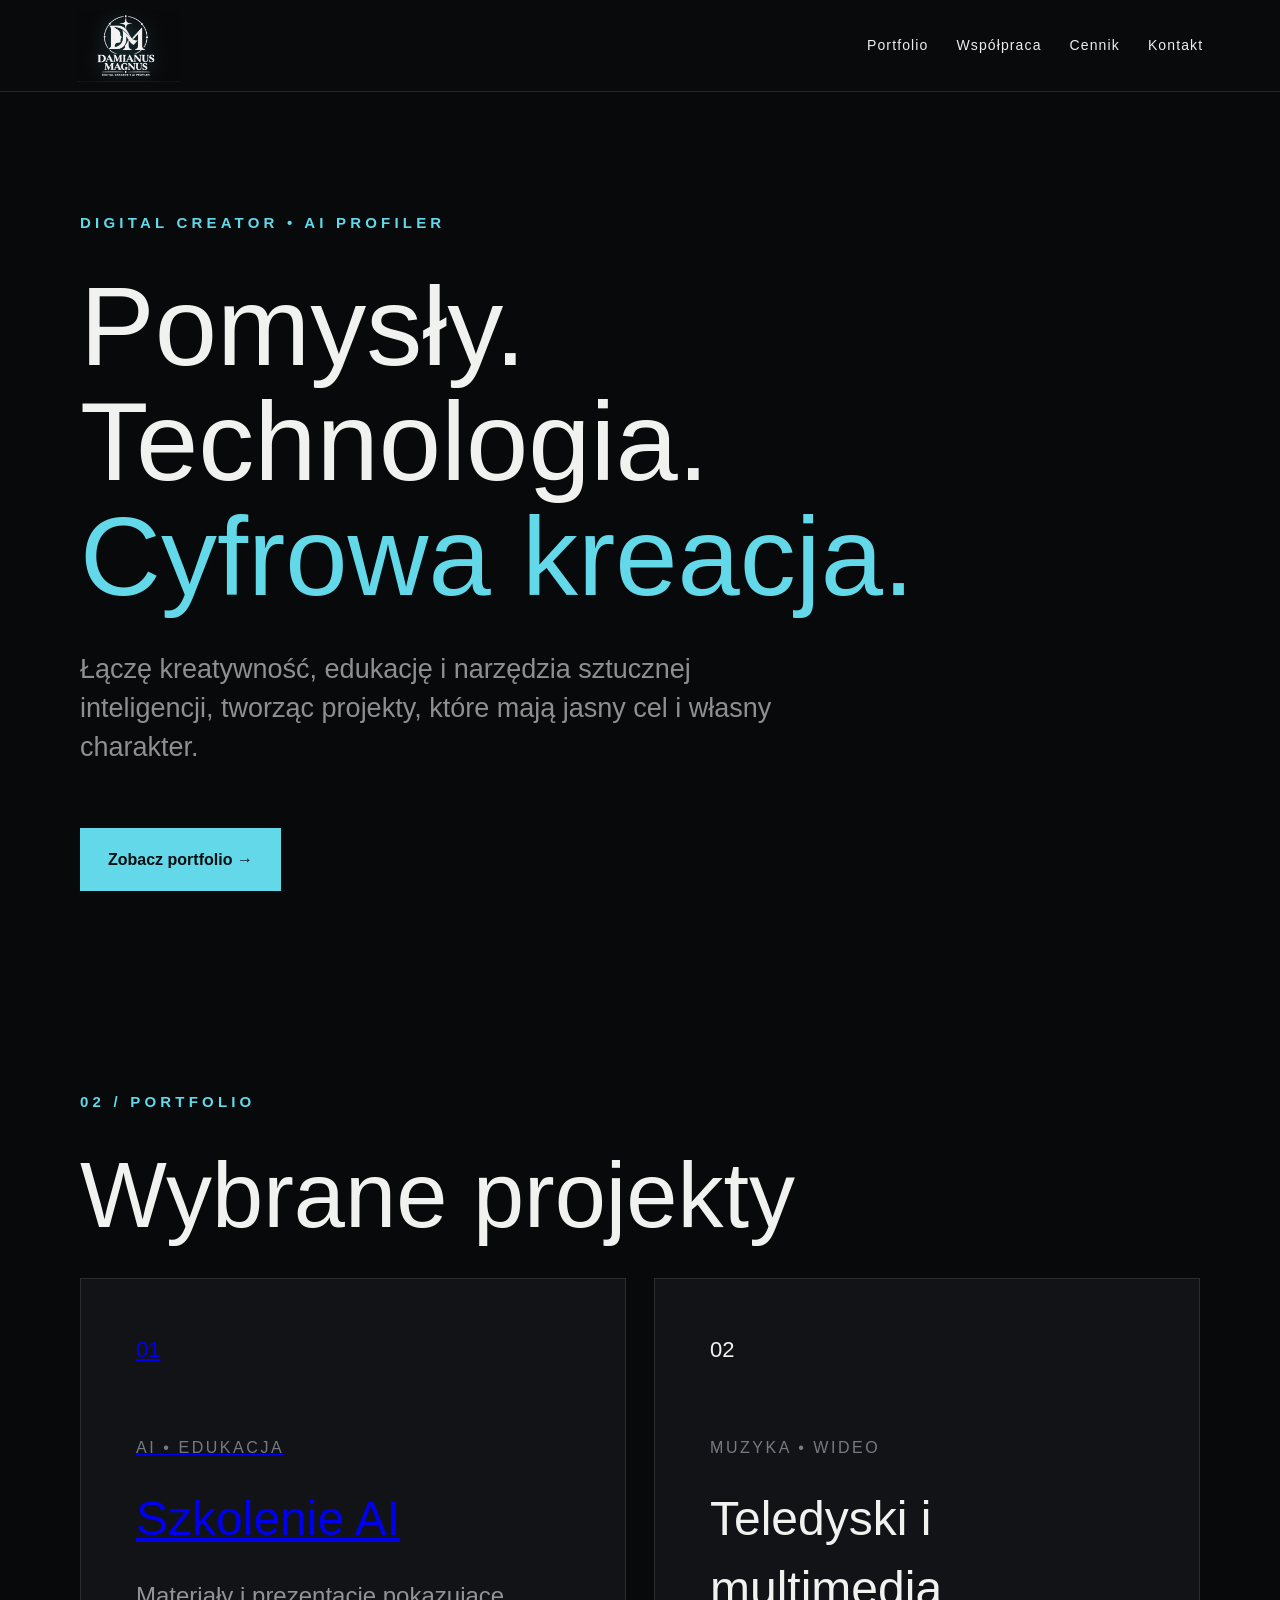
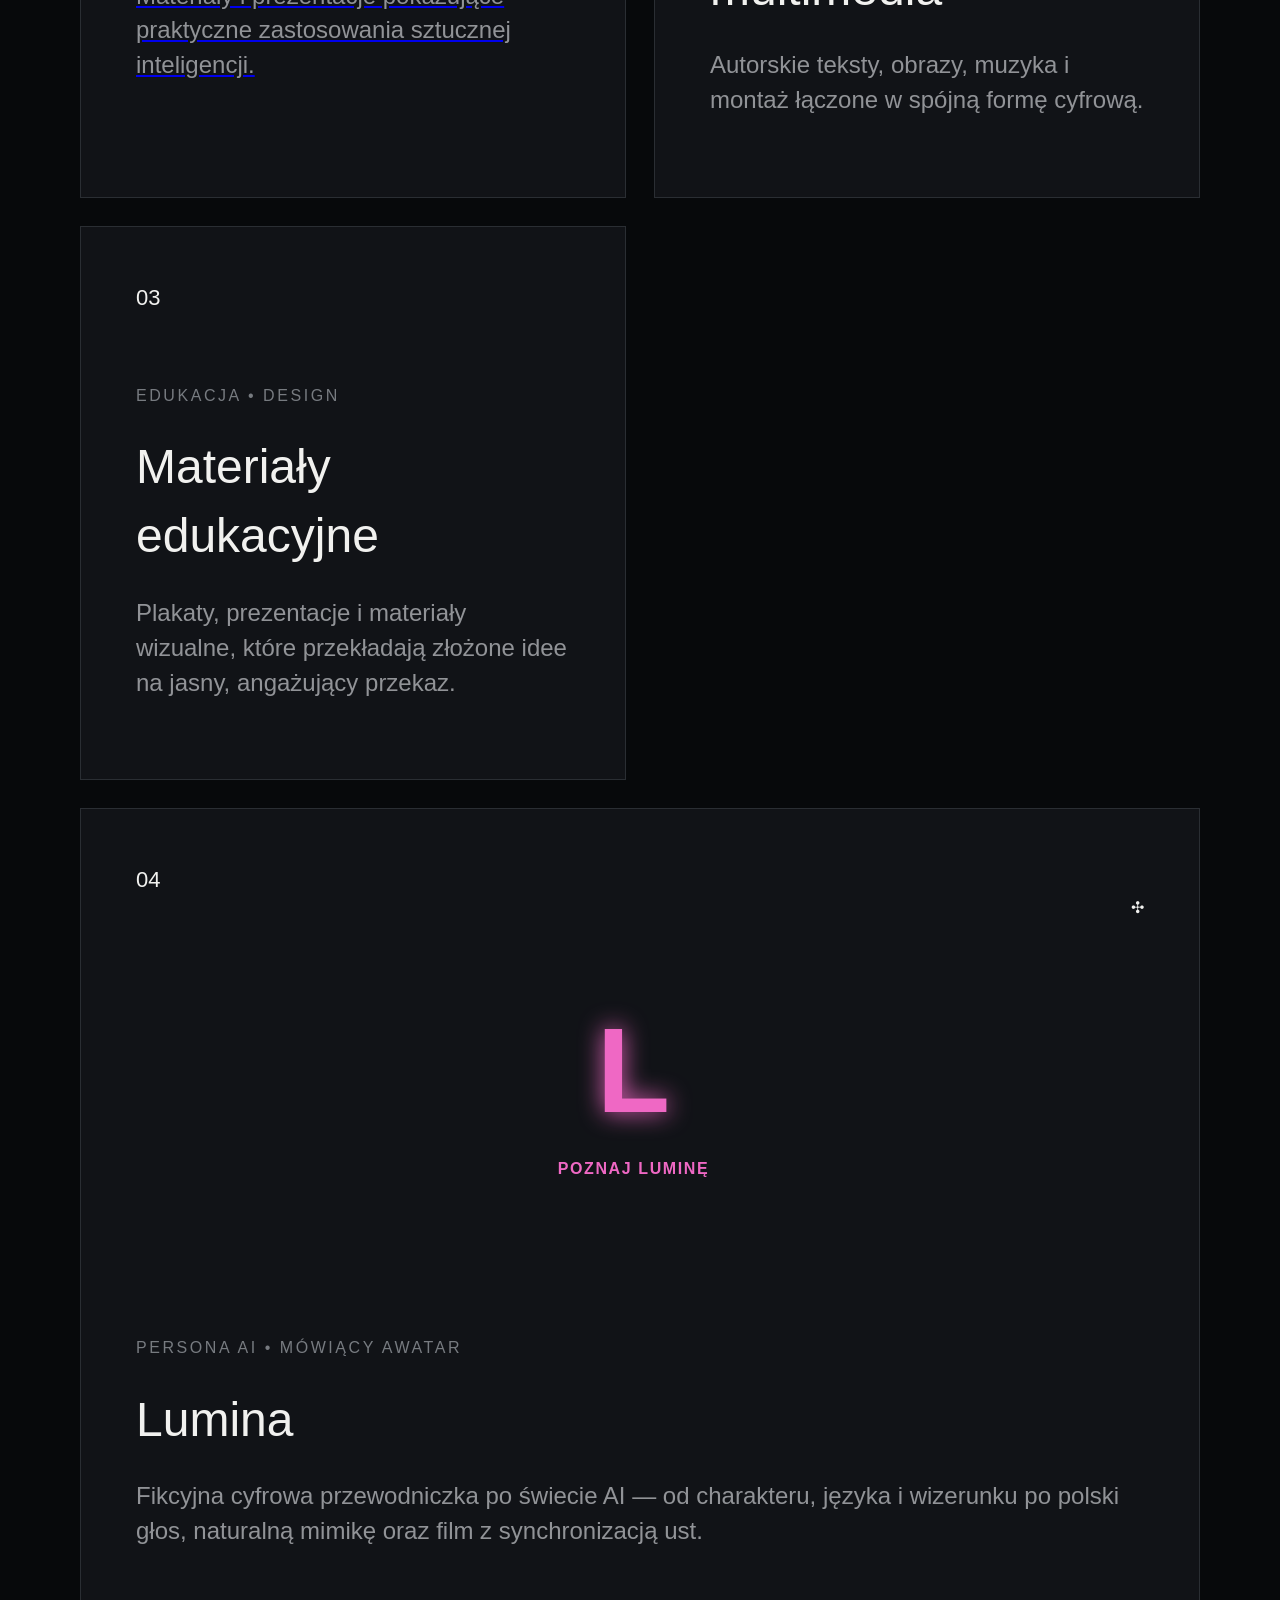
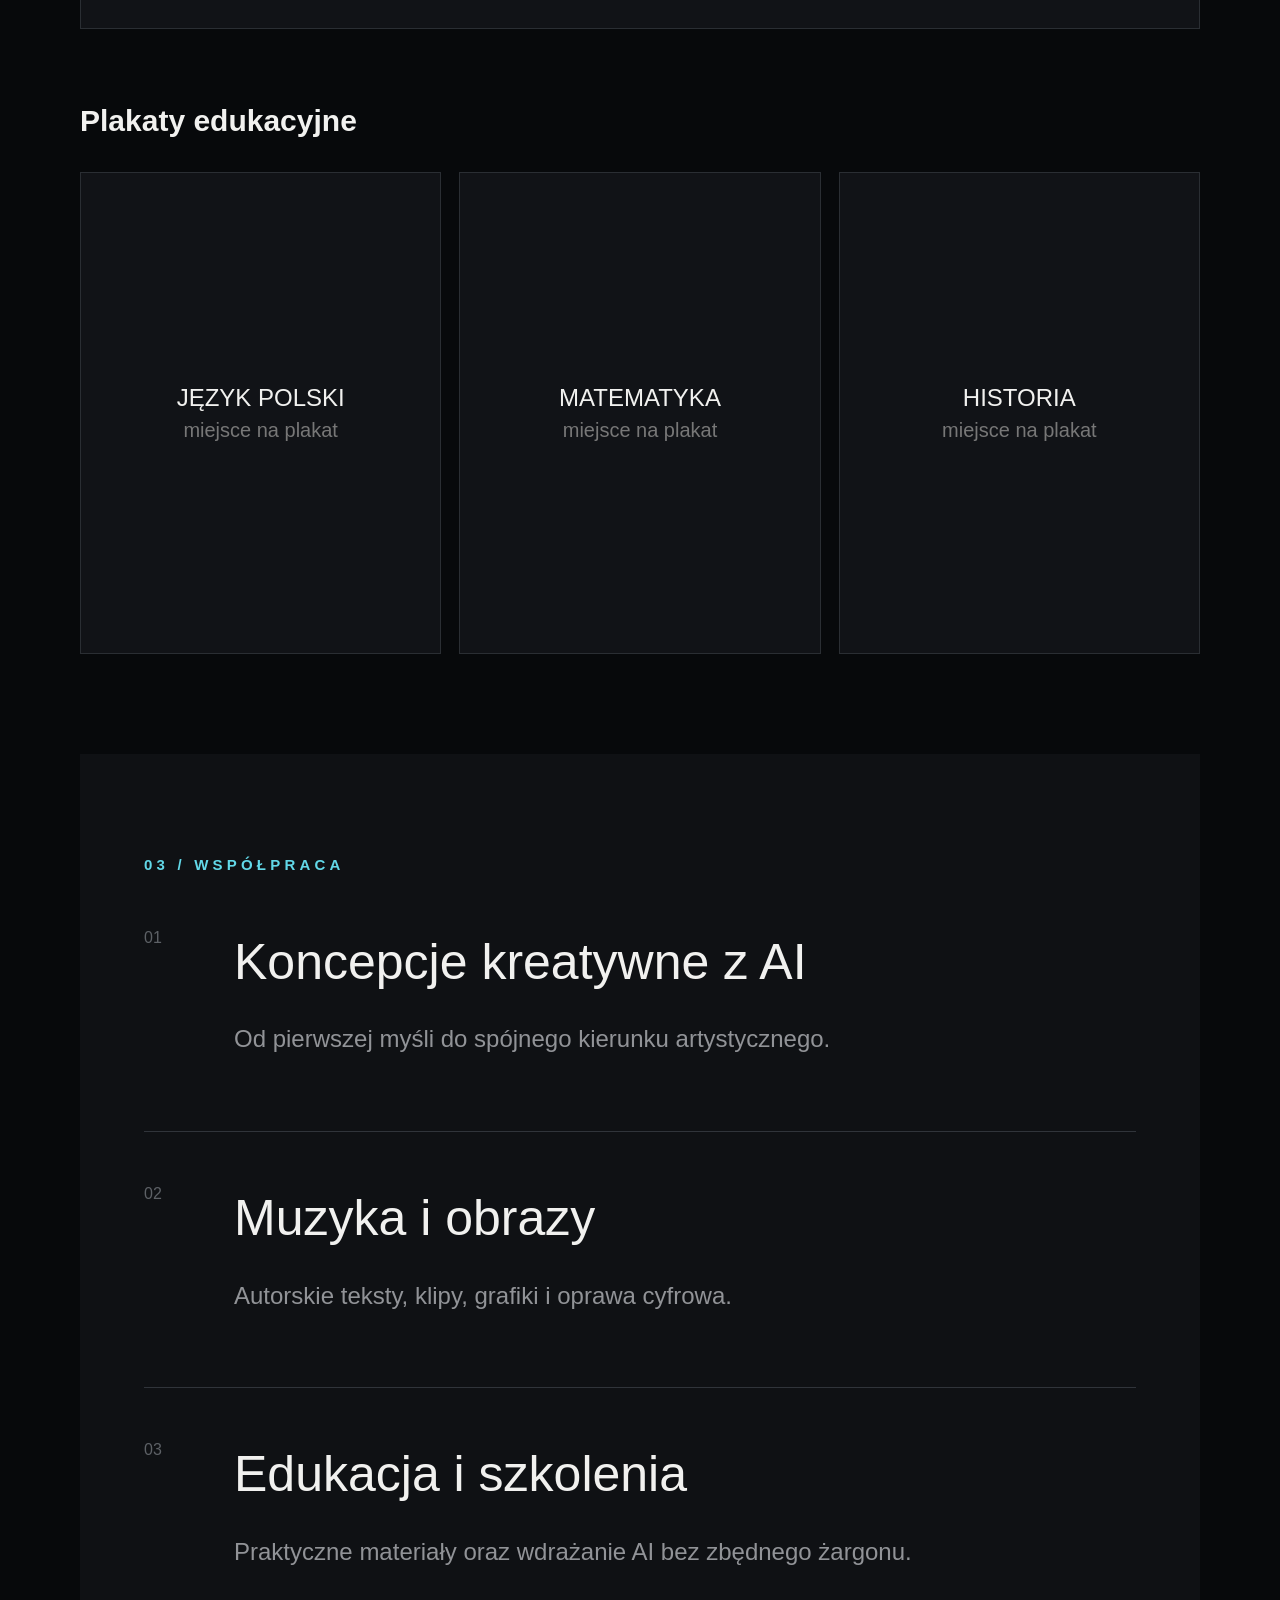
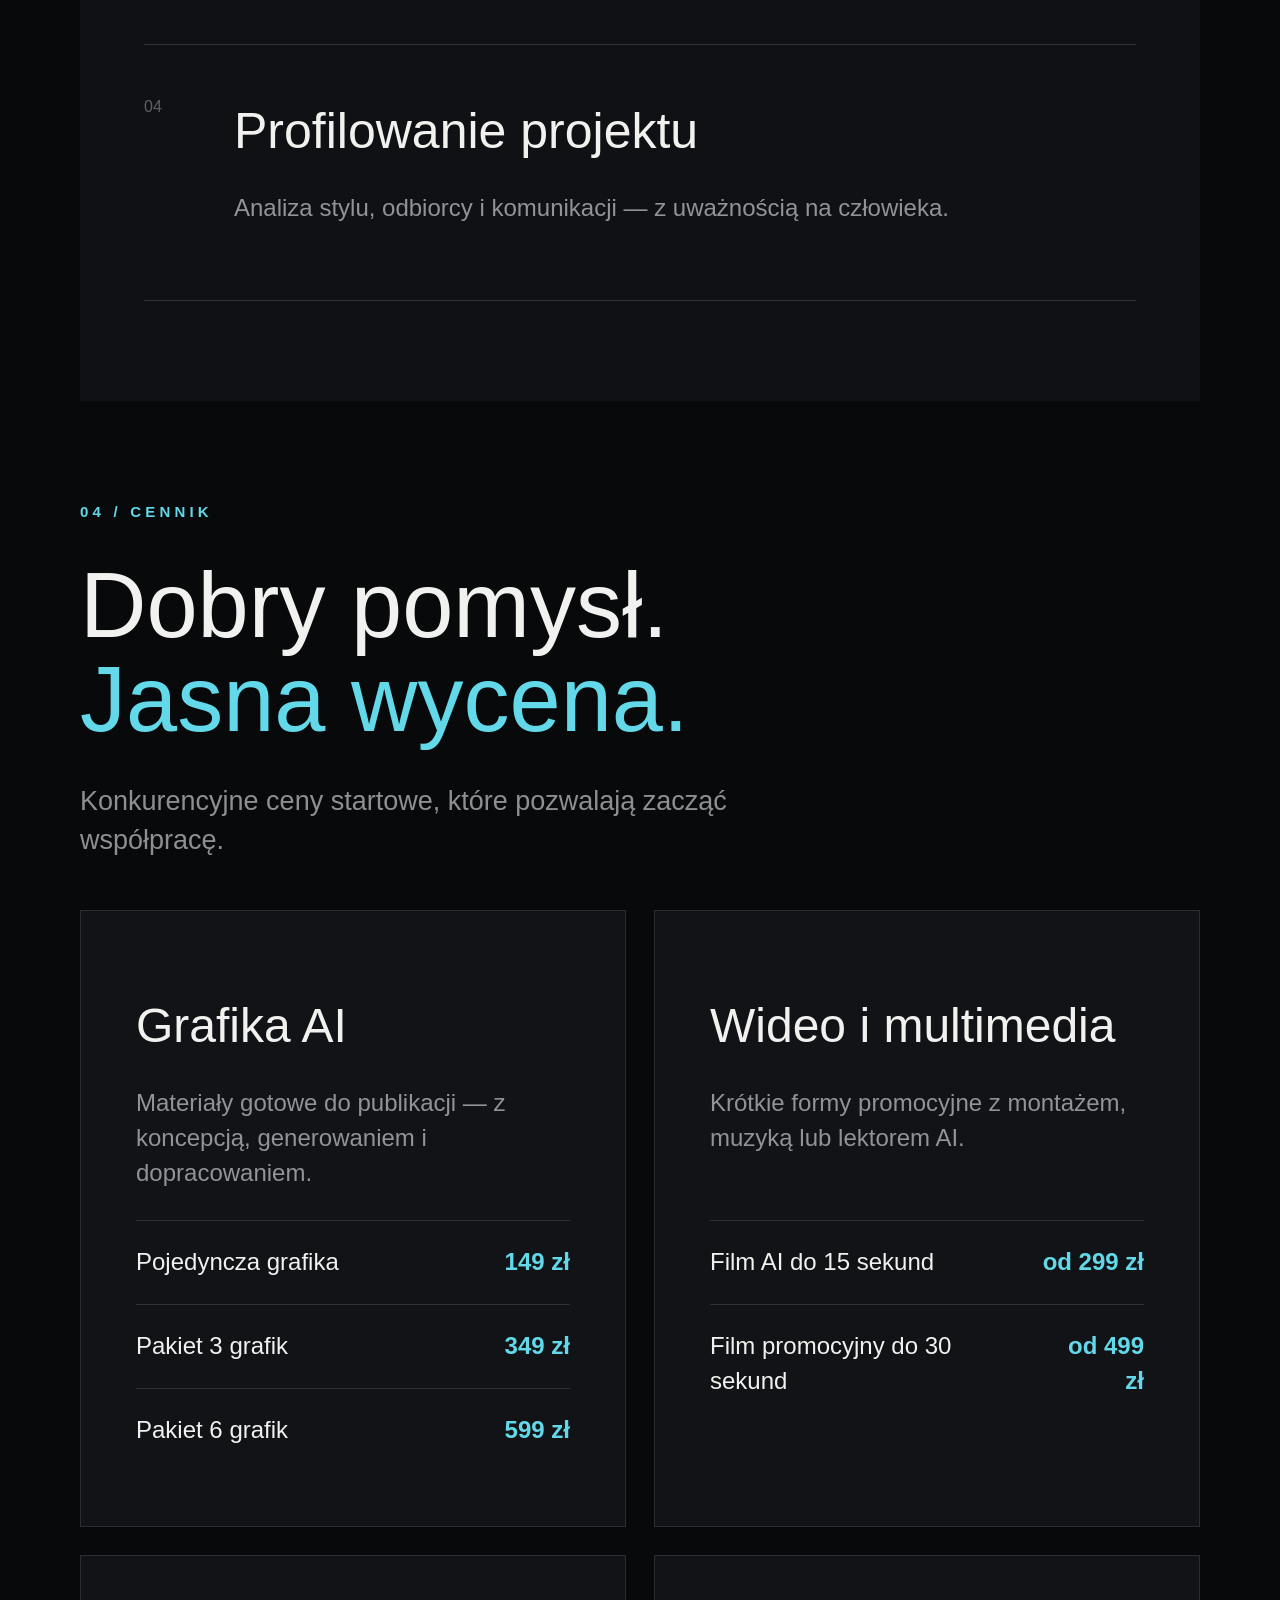
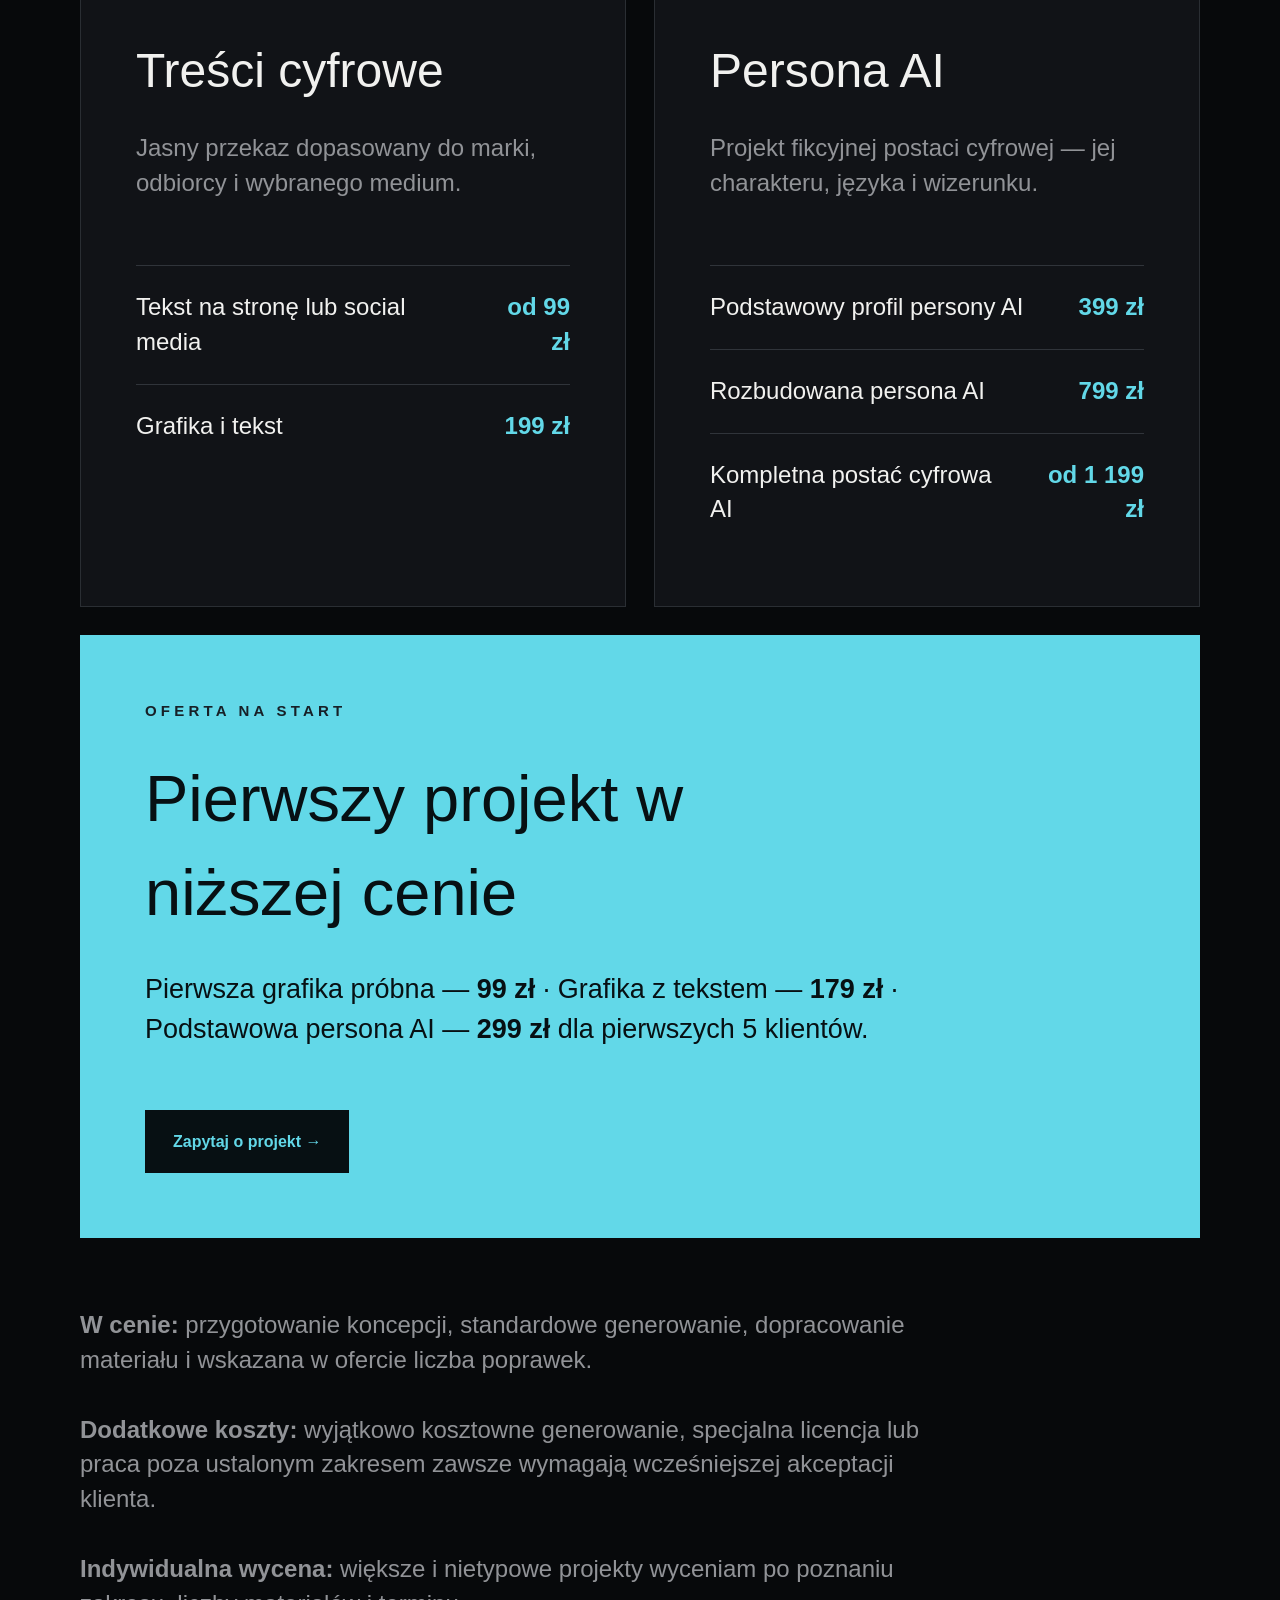
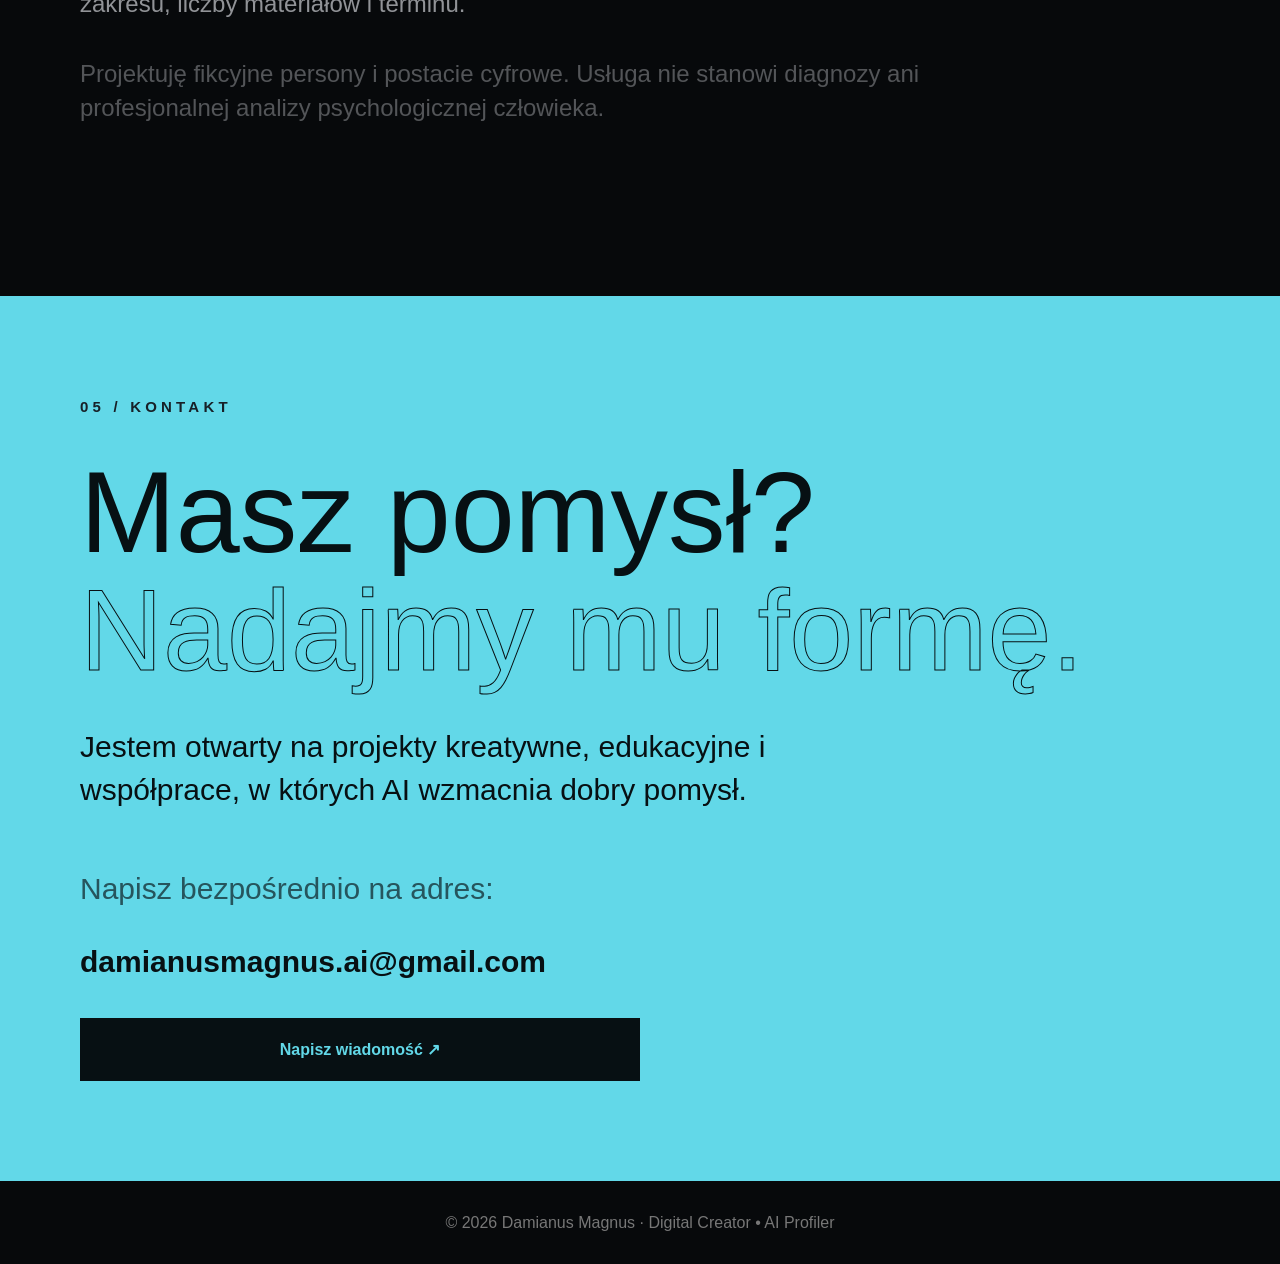
==== index.html @ 1dc2df3b "Update index.html" ====
<!doctype html>
<html lang="pl">
<head>
  <meta charset="utf-8">
  <meta name="viewport" content="width=device-width,initial-scale=1">
  <meta name="theme-color" content="#07090b">
  <title>Damianus Magnus | Digital Creator & AI Profiler</title>
  <meta name="description" content="Damianus Magnus — Digital Creator & AI Profiler. Grafika AI, multimedia, treści cyfrowe, edukacja i persony AI.">
  <link rel="stylesheet" href="style.css">
</head>
<body>
<header class="topbar">
  <a class="brand" href="#start">
    <img src="damianus-magnus-logo.jpg" alt="Damianus Magnus — Digital Creator • AI Profiler">
  </a>
  <button class="menu" aria-label="Otwórz menu" aria-expanded="false">☰</button>
  <nav>
    <a href="#portfolio">Portfolio</a>
    <a href="#wspolpraca">Współpraca</a>
    <a href="#cennik">Cennik</a>
    <a href="#kontakt">Kontakt</a>
  </nav>
</header>

<main>
<section id="start" class="hero wrap">
  <div class="eyebrow">DIGITAL CREATOR • AI PROFILER</div>
  <h1>Pomysły.<br>Technologia.<br><span>Cyfrowa kreacja.</span></h1>
  <p>Łączę kreatywność, edukację i narzędzia sztucznej inteligencji, tworząc projekty, które mają jasny cel i własny charakter.</p>
  <a class="btn" href="#portfolio">Zobacz portfolio →</a>
</section>

<section id="portfolio" class="section wrap">
  <div class="section-no">02 / PORTFOLIO</div>
  <h2>Wybrane projekty</h2>
  <div class="cards">
    <a class="card" href="szkolenie-ai-portfolio-60s.mp4" target="_blank">
      <div class="num">01</div><div class="tag">AI • EDUKACJA</div>
      <h3>Szkolenie AI</h3>
      <p>Materiały i prezentacje pokazujące praktyczne zastosowania sztucznej inteligencji.</p>
    </a>
    <article class="card">
      <div class="num">02</div><div class="tag">MUZYKA • WIDEO</div>
      <h3>Teledyski i multimedia</h3>
      <p>Autorskie teksty, obrazy, muzyka i montaż łączone w spójną formę cyfrową.</p>
    </article>
    <article class="card">
      <div class="num">03</div><div class="tag">EDUKACJA • DESIGN</div>
      <h3>Materiały edukacyjne</h3>
      <p>Plakaty, prezentacje i materiały wizualne, które przekładają złożone idee na jasny, angażujący przekaz.</p>
    </article>
    <article class="card lumina">
      <div class="num">04</div><div class="spark">✣</div>
      <div class="lumina-mark"><span>L</span><b>POZNAJ LUMINĘ</b></div>
      <div class="tag">PERSONA AI • MÓWIĄCY AWATAR</div>
      <h3>Lumina</h3>
      <p>Fikcyjna cyfrowa przewodniczka po świecie AI — od charakteru, języka i wizerunku po polski głos, naturalną mimikę oraz film z synchronizacją ust.</p>
    </article>
  </div>

  <h3 class="subhead">Plakaty edukacyjne</h3>
  <div class="poster-placeholders">
    <div>JĘZYK POLSKI<br><small>miejsce na plakat</small></div>
    <div>MATEMATYKA<br><small>miejsce na plakat</small></div>
    <div>HISTORIA<br><small>miejsce na plakat</small></div>
  </div>
</section>

<section id="wspolpraca" class="section panel wrap">
  <div class="section-no">03 / WSPÓŁPRACA</div>
  <div class="steps">
    <article><span>01</span><div><h3>Koncepcje kreatywne z AI</h3><p>Od pierwszej myśli do spójnego kierunku artystycznego.</p></div></article>
    <article><span>02</span><div><h3>Muzyka i obrazy</h3><p>Autorskie teksty, klipy, grafiki i oprawa cyfrowa.</p></div></article>
    <article><span>03</span><div><h3>Edukacja i szkolenia</h3><p>Praktyczne materiały oraz wdrażanie AI bez zbędnego żargonu.</p></div></article>
    <article><span>04</span><div><h3>Profilowanie projektu</h3><p>Analiza stylu, odbiorcy i komunikacji — z uważnością na człowieka.</p></div></article>
  </div>
</section>

<section id="cennik" class="section wrap">
  <div class="section-no">04 / CENNIK</div>
  <h2>Dobry pomysł.<br><span>Jasna wycena.</span></h2>
  <p class="lead">Konkurencyjne ceny startowe, które pozwalają zacząć współpracę.</p>

  <div class="pricing">
    <article class="price-card"><h3>Grafika AI</h3><p>Materiały gotowe do publikacji — z koncepcją, generowaniem i dopracowaniem.</p>
      <div class="row"><span>Pojedyncza grafika</span><b>149 zł</b></div>
      <div class="row"><span>Pakiet 3 grafik</span><b>349 zł</b></div>
      <div class="row"><span>Pakiet 6 grafik</span><b>599 zł</b></div>
    </article>
    <article class="price-card"><h3>Wideo i multimedia</h3><p>Krótkie formy promocyjne z montażem, muzyką lub lektorem AI.</p>
      <div class="row"><span>Film AI do 15 sekund</span><b>od 299 zł</b></div>
      <div class="row"><span>Film promocyjny do 30 sekund</span><b>od 499 zł</b></div>
    </article>
    <article class="price-card"><h3>Treści cyfrowe</h3><p>Jasny przekaz dopasowany do marki, odbiorcy i wybranego medium.</p>
      <div class="row"><span>Tekst na stronę lub social media</span><b>od 99 zł</b></div>
      <div class="row"><span>Grafika i tekst</span><b>199 zł</b></div>
    </article>
    <article class="price-card"><h3>Persona AI</h3><p>Projekt fikcyjnej postaci cyfrowej — jej charakteru, języka i wizerunku.</p>
      <div class="row"><span>Podstawowy profil persony AI</span><b>399 zł</b></div>
      <div class="row"><span>Rozbudowana persona AI</span><b>799 zł</b></div>
      <div class="row"><span>Kompletna postać cyfrowa AI</span><b>od 1 199 zł</b></div>
    </article>
  </div>

  <aside class="starter">
    <div class="eyebrow dark">OFERTA NA START</div>
    <h3>Pierwszy projekt w niższej cenie</h3>
    <p>Pierwsza grafika próbna — <b>99 zł</b> · Grafika z tekstem — <b>179 zł</b> · Podstawowa persona AI — <b>299 zł</b> dla pierwszych 5 klientów.</p>
    <a class="btn darkbtn" href="mailto:damianusmagnus.ai@gmail.com?subject=Zapytanie%20o%20projekt">Zapytaj o projekt →</a>
  </aside>

  <div class="terms">
    <p><b>W cenie:</b> przygotowanie koncepcji, standardowe generowanie, dopracowanie materiału i wskazana w ofercie liczba poprawek.</p>
    <p><b>Dodatkowe koszty:</b> wyjątkowo kosztowne generowanie, specjalna licencja lub praca poza ustalonym zakresem zawsze wymagają wcześniejszej akceptacji klienta.</p>
    <p><b>Indywidualna wycena:</b> większe i nietypowe projekty wyceniam po poznaniu zakresu, liczby materiałów i terminu.</p>
    <p class="muted">Projektuję fikcyjne persony i postacie cyfrowe. Usługa nie stanowi diagnozy ani profesjonalnej analizy psychologicznej człowieka.</p>
  </div>
</section>

<section id="kontakt" class="contact">
  <div class="wrap">
    <div class="section-no dark">05 / KONTAKT</div>
    <h2>Masz pomysł?<br><span>Nadajmy mu formę.</span></h2>
    <p>Jestem otwarty na projekty kreatywne, edukacyjne i współprace, w których AI wzmacnia dobry pomysł.</p>
    <p class="mail-label">Napisz bezpośrednio na adres:</p>
    <a class="email" href="mailto:damianusmagnus.ai@gmail.com">damianusmagnus.ai@gmail.com</a>
    <a class="btn darkbtn full" href="mailto:damianusmagnus.ai@gmail.com">Napisz wiadomość ↗</a>
  </div>
</section>
</main>
<footer>© <span id="year"></span> Damianus Magnus · Digital Creator • AI Profiler</footer>
<script src="script.js"></script>
</body>
</html>
---- style.css ----
*{box-sizing:border-box}html{scroll-behavior:smooth}body{margin:0;background:#07090b;color:#f1f1ef;font-family:Arial,Helvetica,sans-serif;line-height:1.45}.wrap{width:min(1120px,88%);margin:auto}.topbar{height:92px;padding:10px 6%;display:flex;align-items:center;justify-content:space-between;background:#080a0c;border-bottom:1px solid #24282c;position:sticky;top:0;z-index:20}.brand img{height:72px;width:auto;display:block}.topbar nav{display:flex;gap:28px}.topbar nav a{color:#eee;text-decoration:none;font-size:14px;letter-spacing:.08em}.menu{display:none;background:none;border:0;color:#fff;font-size:28px}.hero{min-height:760px;padding:120px 0 100px}.eyebrow,.section-no{font-size:15px;font-weight:700;letter-spacing:.28em;color:#62d8e8}.hero h1,.section h2,.contact h2{font-size:clamp(56px,9vw,112px);line-height:1.03;font-weight:400;margin:35px 0}.hero h1 span,.section h2 span{color:#62d8e8}.hero p,.lead{max-width:700px;color:#8d8f92;font-size:27px}.btn{display:inline-block;margin-top:34px;padding:20px 28px;background:#62d8e8;color:#071013;text-decoration:none;font-weight:700}.section{padding:100px 0}.section h2{font-size:clamp(50px,8vw,92px)}.cards,.pricing{display:grid;grid-template-columns:repeat(2,1fr);gap:28px}.card,.price-card{background:#111317;border:1px solid #2a2e33;padding:55px;min-height:440px}.num{font-size:22px}.tag{margin-top:70px;color:#777b80;letter-spacing:.16em}.card h3,.price-card h3{font-size:48px;font-weight:400;margin:25px 0}.card p,.price-card p,.steps p,.terms{color:#919397;font-size:24px}.lumina{grid-column:span 2}.spark{float:right}.lumina-mark{height:370px;display:flex;flex-direction:column;justify-content:center;align-items:center;color:#ef68c4}.lumina-mark span{font-size:120px;font-weight:bold;text-shadow:0 0 25px #ef68c4}.lumina-mark b{letter-spacing:.1em}.subhead{font-size:30px;margin-top:70px}.poster-placeholders{display:grid;grid-template-columns:repeat(3,1fr);gap:18px}.poster-placeholders div{aspect-ratio:3/4;background:#111317;border:1px solid #2a2e33;display:flex;flex-direction:column;align-items:center;justify-content:center;font-size:24px;text-align:center}.poster-placeholders small{color:#777}.panel{background:#0f1114;padding-left:5%;padding-right:5%}.steps article{display:grid;grid-template-columns:90px 1fr;padding:50px 0;border-bottom:1px solid #30343a}.steps span{color:#5d6166}.steps h3{font-size:50px;font-weight:400;margin:0 0 20px}.pricing{margin-top:50px}.price-card p{min-height:110px}.row{display:flex;justify-content:space-between;gap:30px;padding:24px 0;border-top:1px solid #30343a;font-size:24px}.row b{color:#62d8e8;text-align:right}.starter,.contact{background:#62d8e8;color:#071013}.starter{margin-top:28px;padding:65px}.starter h3{font-size:65px;font-weight:400;max-width:600px;margin:30px 0}.starter p{font-size:27px;max-width:760px}.dark{color:#172027}.darkbtn{background:#071013;color:#62d8e8}.terms{max-width:850px;margin:70px 0}.terms p{margin:35px 0}.muted{opacity:.55}.contact{padding:100px 0}.contact h2{font-size:clamp(60px,10vw,115px);color:#071013}.contact h2 span{color:transparent;-webkit-text-stroke:1px #071013}.contact p{max-width:820px;font-size:30px}.mail-label{opacity:.65;margin-top:55px}.email{display:block;color:#071013;font-size:30px;font-weight:700;text-decoration:none;overflow-wrap:anywhere}.full{display:block;text-align:center;max-width:560px}footer{text-align:center;padding:30px;color:#777;background:#07090b}@media(max-width:720px){.wrap{width:88%}.topbar{height:70px}.brand img{height:52px}.menu{display:block}.topbar nav{display:none;position:absolute;top:70px;left:0;right:0;background:#0d0f12;padding:25px 6%;flex-direction:column}.topbar nav.open{display:flex}.hero{min-height:650px;padding-top:90px}.hero p,.lead{font-size:21px}.cards,.pricing,.poster-placeholders{grid-template-columns:1fr}.lumina{grid-column:auto}.card,.price-card{padding:36px;min-height:auto}.card h3,.price-card h3,.steps h3{font-size:38px}.card p,.price-card p,.steps p,.terms{font-size:20px}.lumina-mark{height:330px}.steps article{grid-template-columns:55px 1fr}.starter{padding:42px 34px}.starter h3{font-size:48px}.starter p{font-size:22px}.row{font-size:20px}.contact p,.email{font-size:22px}}
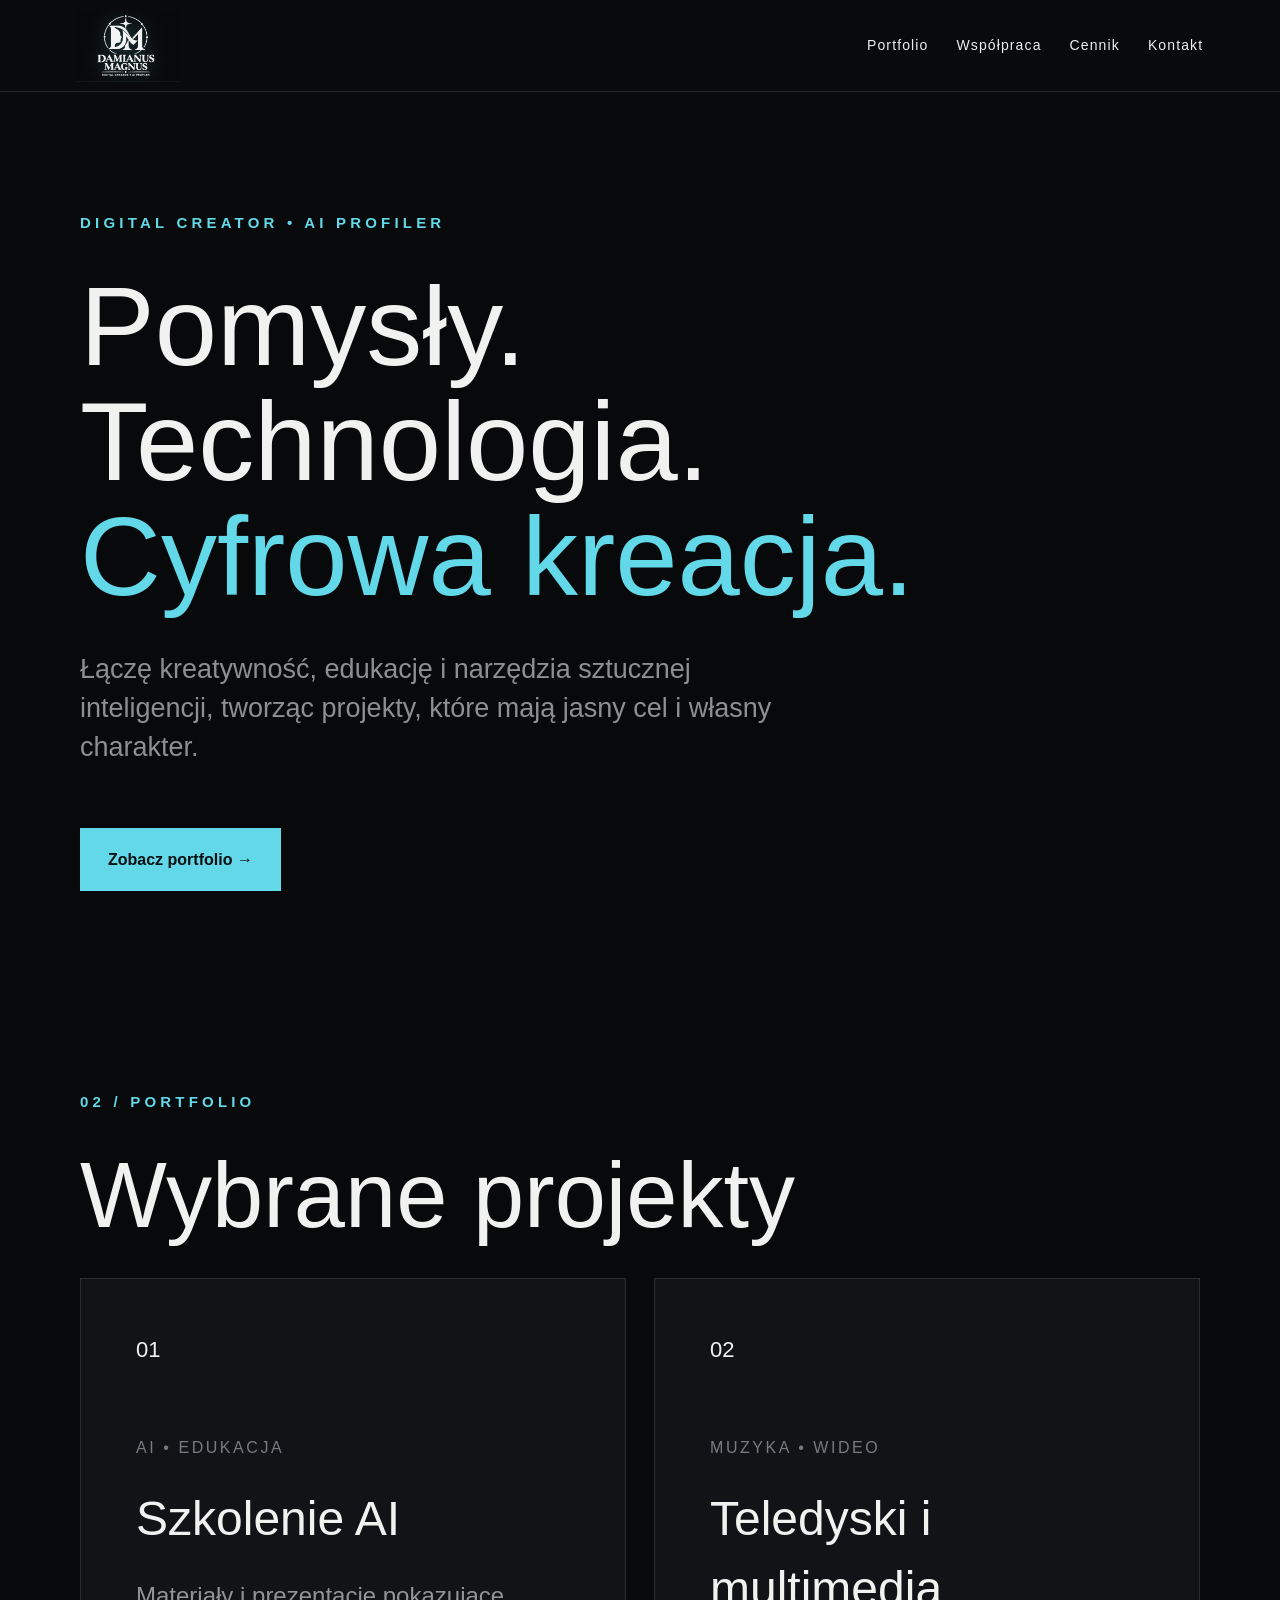
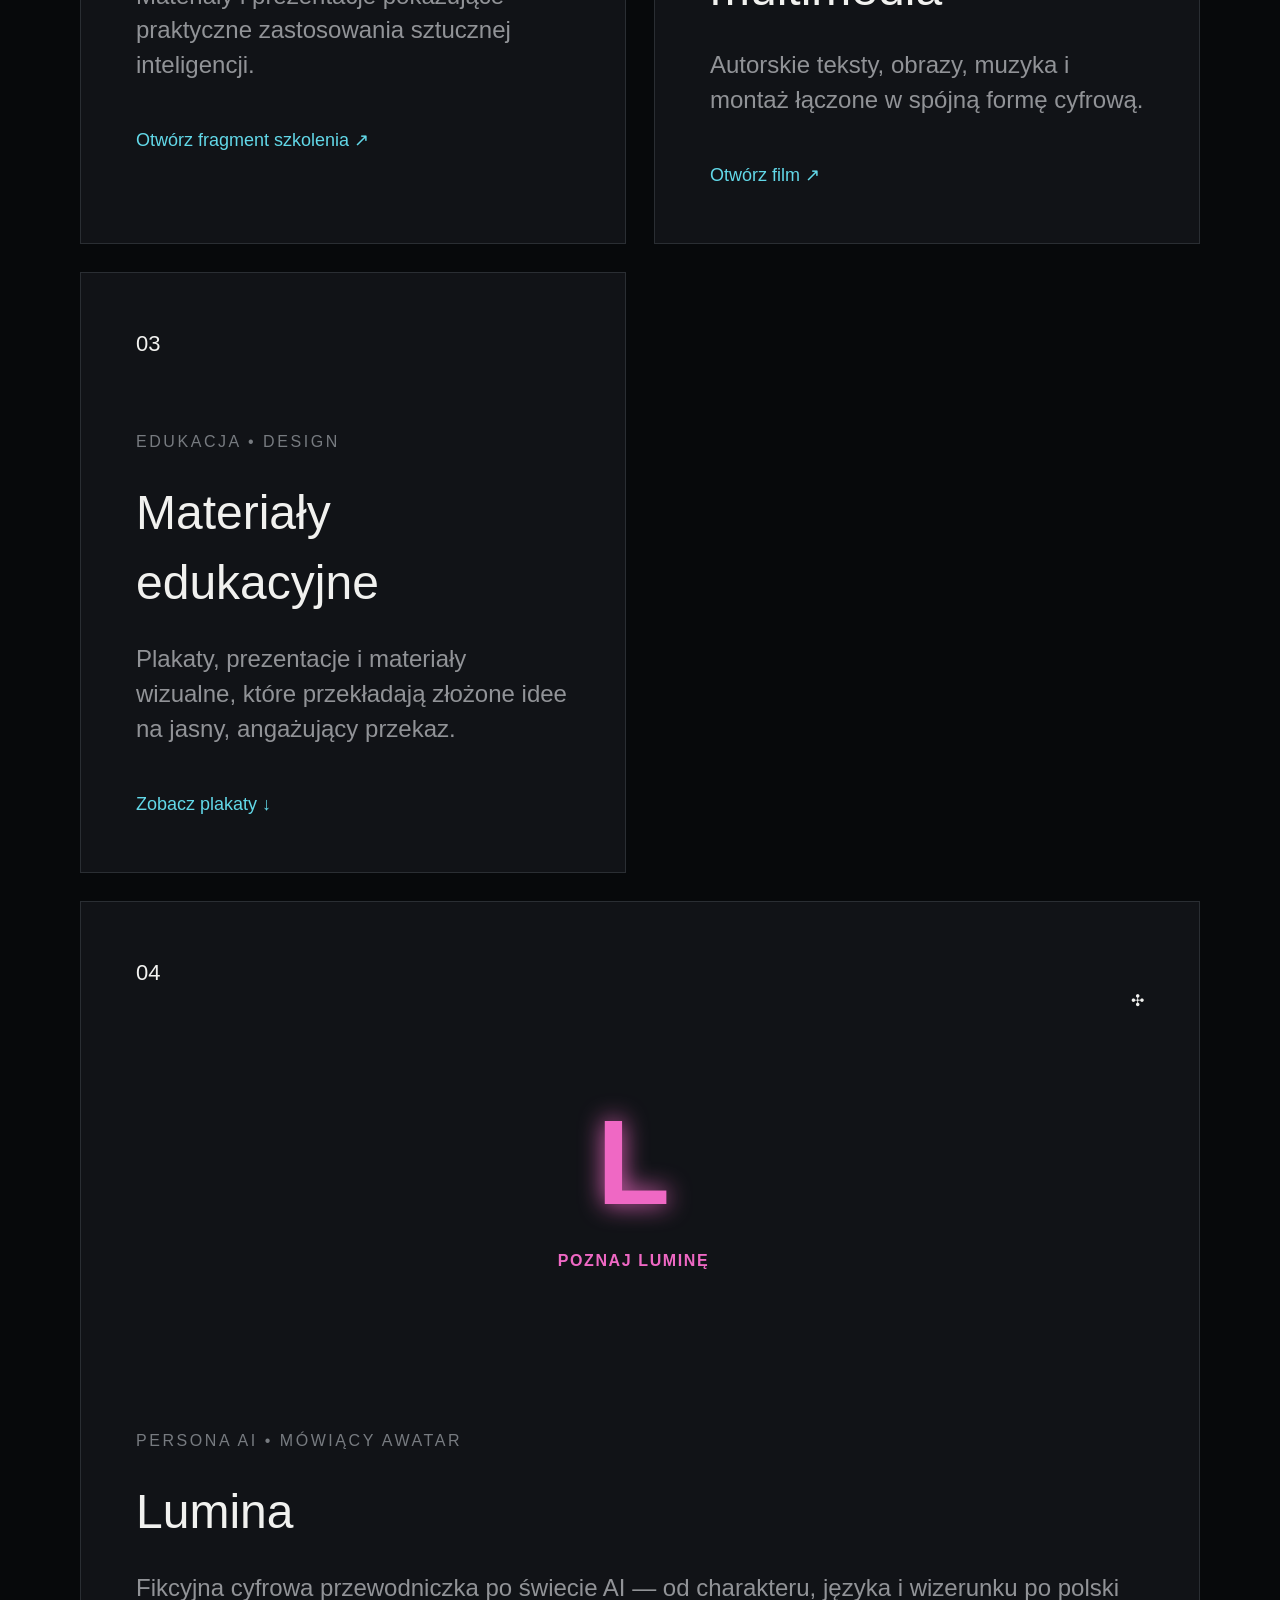
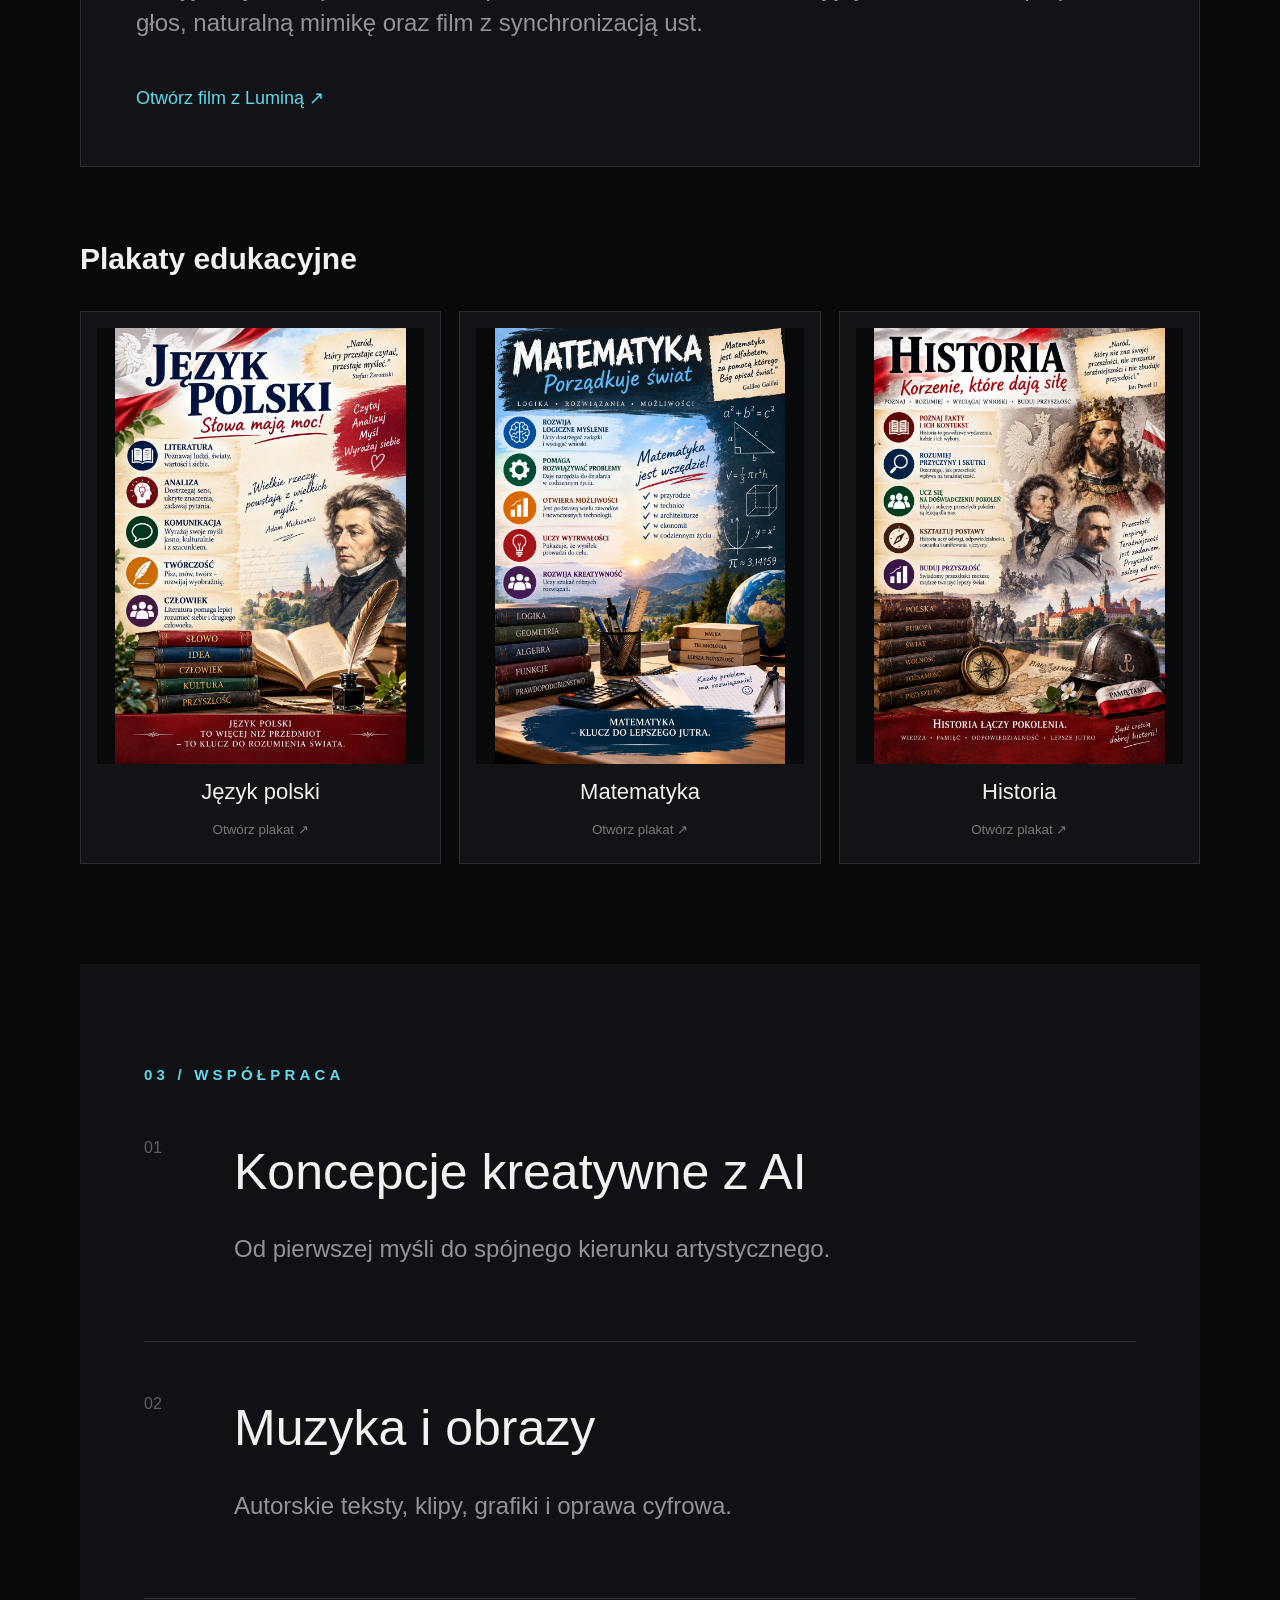
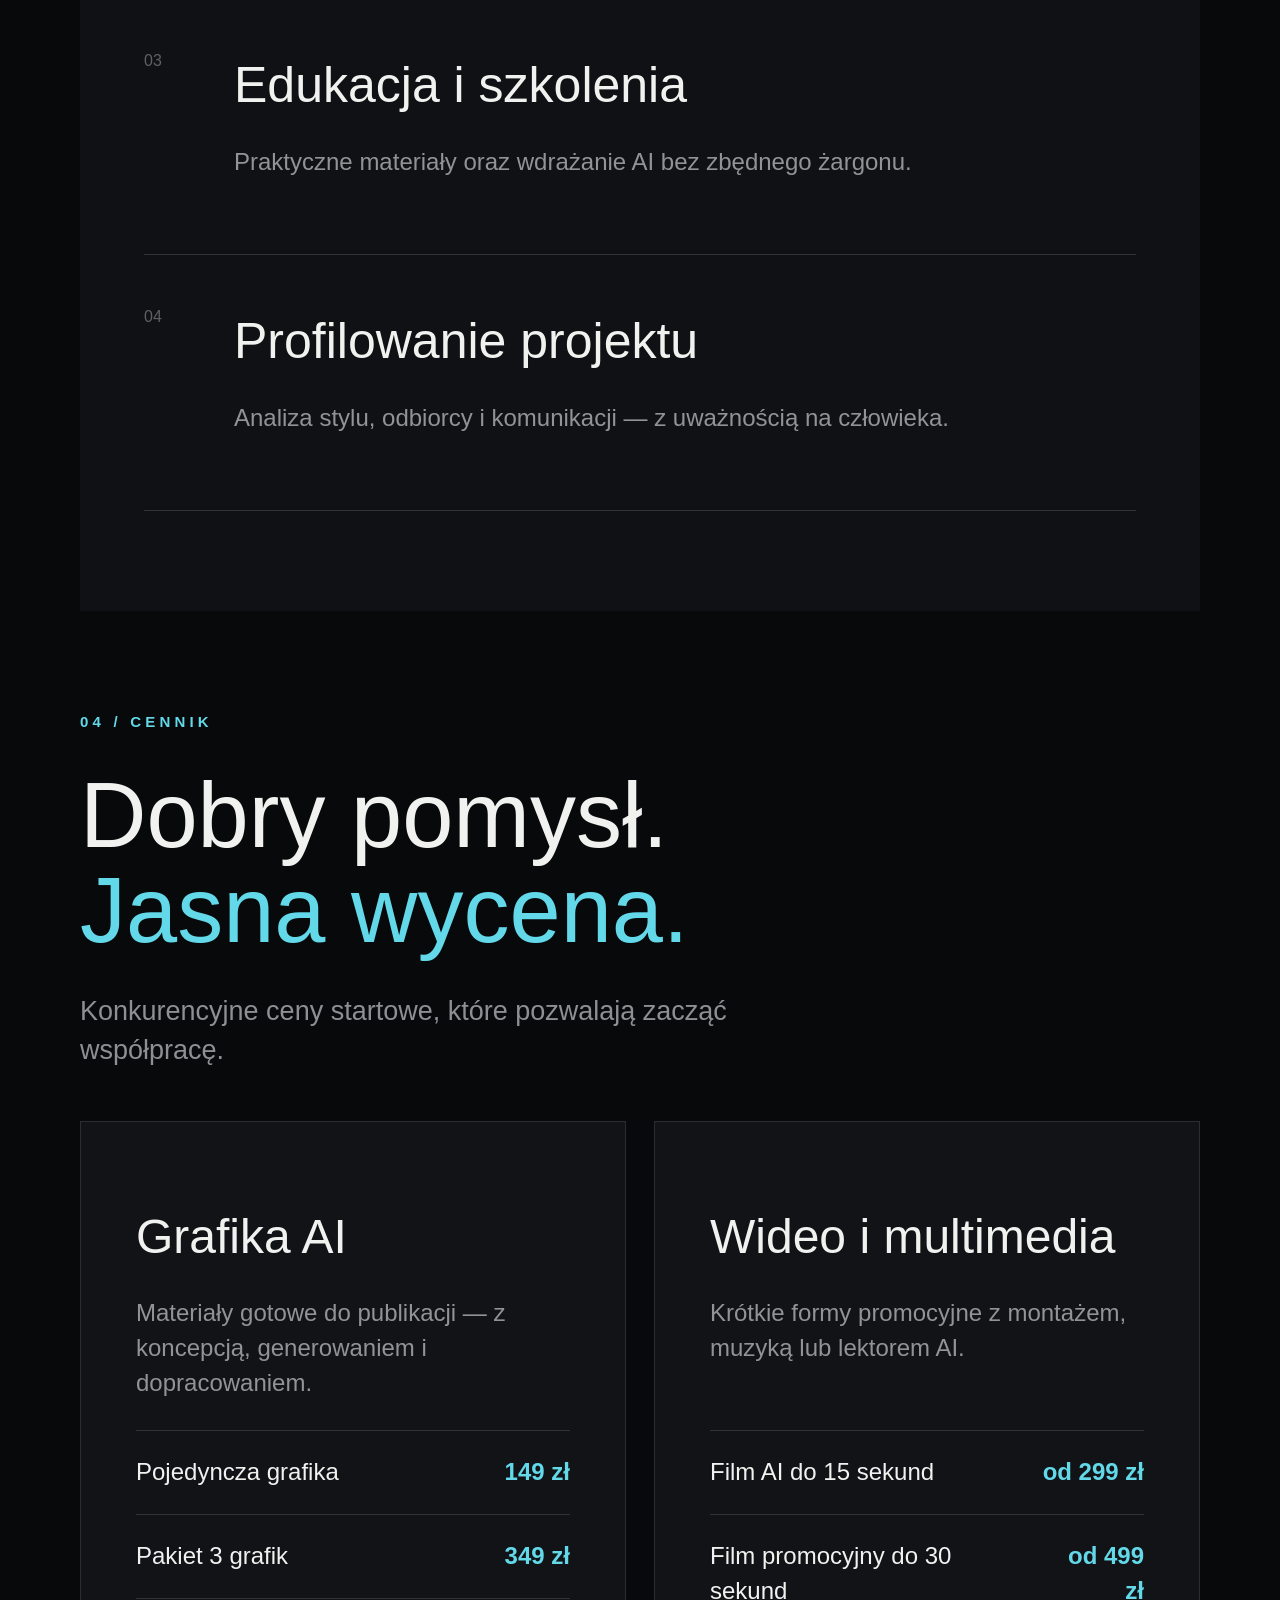
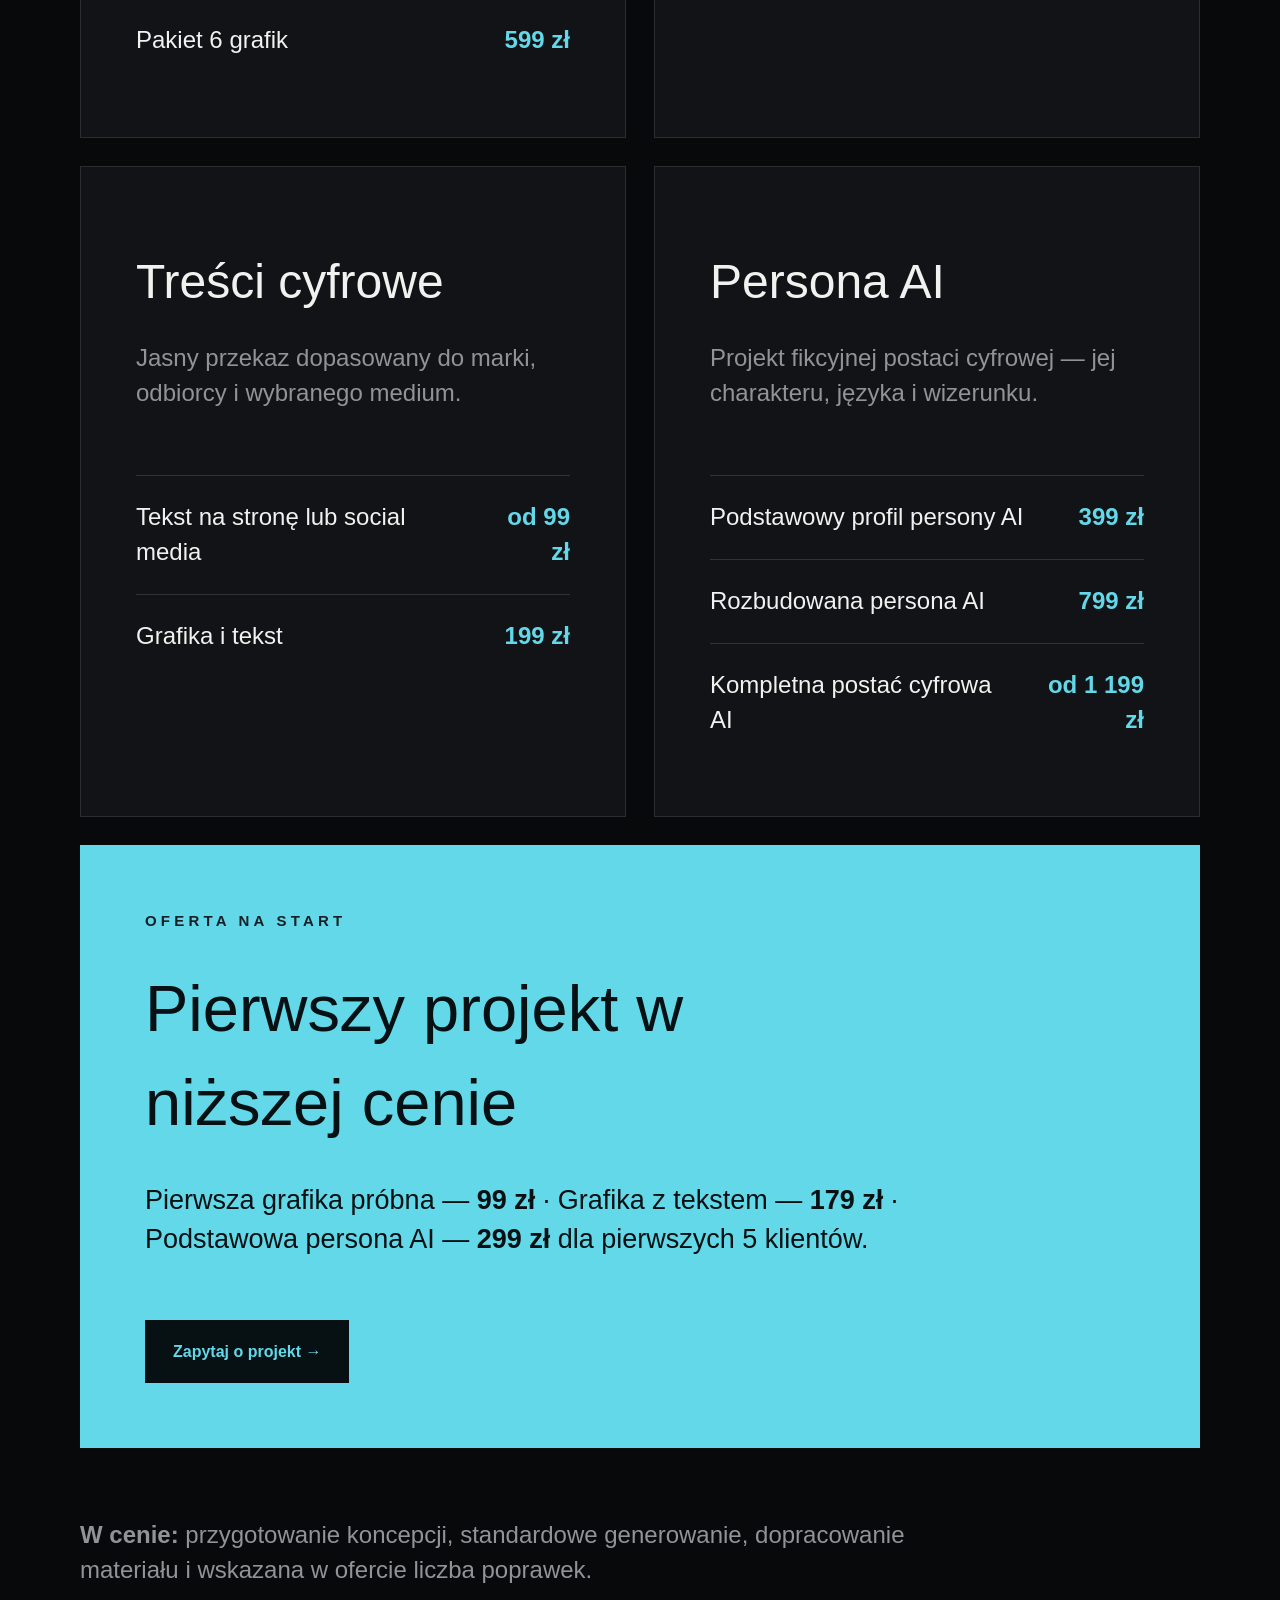
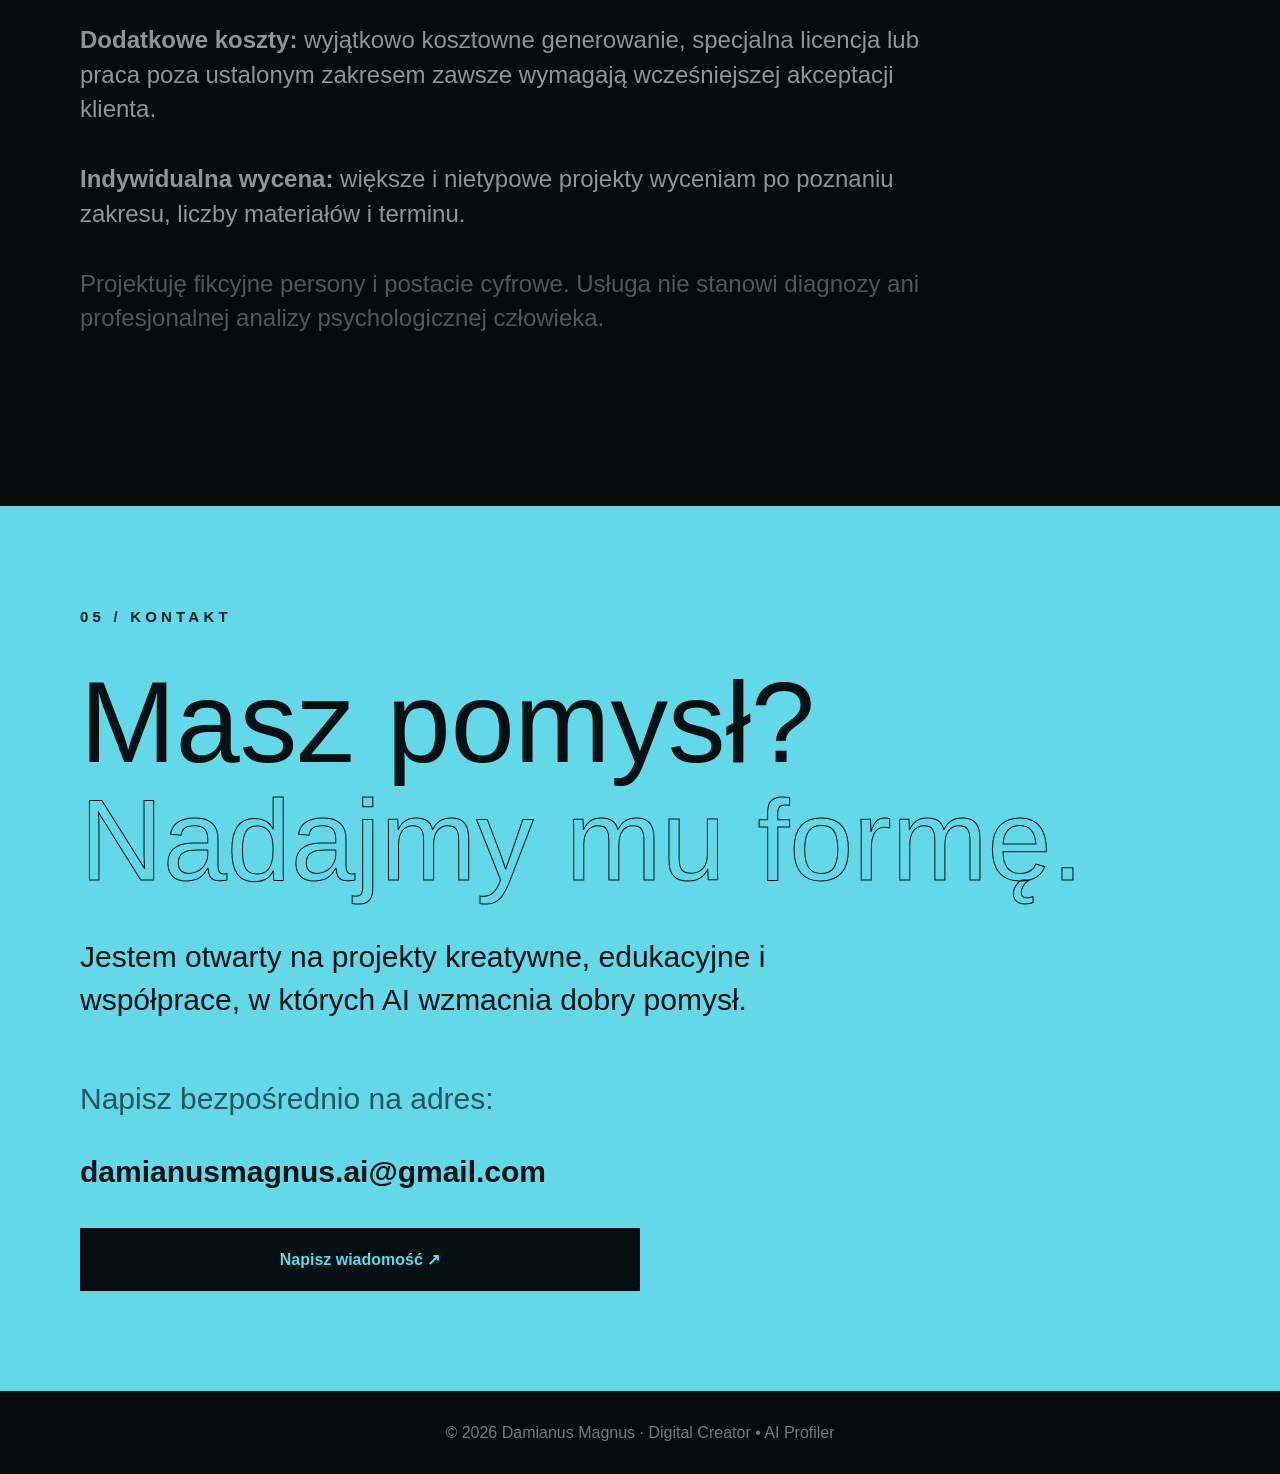
==== commit 86a19b94: "Restore portfolio media links and replace poster placeholders" ====
--- a/index.html
+++ b/index.html
@@ -6,7 +6,7 @@
   <meta name="theme-color" content="#07090b">
   <title>Damianus Magnus | Digital Creator & AI Profiler</title>
   <meta name="description" content="Damianus Magnus — Digital Creator & AI Profiler. Grafika AI, multimedia, treści cyfrowe, edukacja i persony AI.">
-  <link rel="stylesheet" href="style.css">
+  <link rel="stylesheet" href="style.css?v=portfolio-2">
 </head>
 <body>
 <header class="topbar">
@@ -34,35 +34,39 @@
   <div class="section-no">02 / PORTFOLIO</div>
   <h2>Wybrane projekty</h2>
   <div class="cards">
-    <a class="card" href="szkolenie-ai-portfolio-60s.mp4" target="_blank">
+    <a class="card" href="szkolenie-ai-portfolio-60s.mp4" target="_blank" rel="noopener">
       <div class="num">01</div><div class="tag">AI • EDUKACJA</div>
       <h3>Szkolenie AI</h3>
       <p>Materiały i prezentacje pokazujące praktyczne zastosowania sztucznej inteligencji.</p>
+      <span class="project-action">Otwórz fragment szkolenia ↗</span>
     </a>
-    <article class="card">
+    <a class="card" href="polska-film-ai.mp4" target="_blank" rel="noopener">
       <div class="num">02</div><div class="tag">MUZYKA • WIDEO</div>
       <h3>Teledyski i multimedia</h3>
       <p>Autorskie teksty, obrazy, muzyka i montaż łączone w spójną formę cyfrową.</p>
-    </article>
-    <article class="card">
+      <span class="project-action">Otwórz film ↗</span>
+    </a>
+    <a class="card" href="#plakaty">
       <div class="num">03</div><div class="tag">EDUKACJA • DESIGN</div>
       <h3>Materiały edukacyjne</h3>
       <p>Plakaty, prezentacje i materiały wizualne, które przekładają złożone idee na jasny, angażujący przekaz.</p>
-    </article>
-    <article class="card lumina">
+      <span class="project-action">Zobacz plakaty ↓</span>
+    </a>
+    <a class="card lumina" href="lumina-intro-landscape.mp4" target="_blank" rel="noopener">
       <div class="num">04</div><div class="spark">✣</div>
       <div class="lumina-mark"><span>L</span><b>POZNAJ LUMINĘ</b></div>
       <div class="tag">PERSONA AI • MÓWIĄCY AWATAR</div>
       <h3>Lumina</h3>
       <p>Fikcyjna cyfrowa przewodniczka po świecie AI — od charakteru, języka i wizerunku po polski głos, naturalną mimikę oraz film z synchronizacją ust.</p>
-    </article>
+      <span class="project-action">Otwórz film z Luminą ↗</span>
+    </a>
   </div>
 
-  <h3 class="subhead">Plakaty edukacyjne</h3>
+  <h3 class="subhead" id="plakaty">Plakaty edukacyjne</h3>
   <div class="poster-placeholders">
-    <div>JĘZYK POLSKI<br><small>miejsce na plakat</small></div>
-    <div>MATEMATYKA<br><small>miejsce na plakat</small></div>
-    <div>HISTORIA<br><small>miejsce na plakat</small></div>
+    <a class="poster-link" href="jezyk-polski.png" target="_blank" rel="noopener"><img src="jezyk-polski.png" alt="Plakat edukacyjny — Język polski" loading="lazy"><span>Język polski</span><small>Otwórz plakat ↗</small></a>
+    <a class="poster-link" href="matematyka.png" target="_blank" rel="noopener"><img src="matematyka.png" alt="Plakat edukacyjny — Matematyka" loading="lazy"><span>Matematyka</span><small>Otwórz plakat ↗</small></a>
+    <a class="poster-link" href="historia.png" target="_blank" rel="noopener"><img src="historia.png" alt="Plakat edukacyjny — Historia" loading="lazy"><span>Historia</span><small>Otwórz plakat ↗</small></a>
   </div>
 </section>
 
--- a/style.css
+++ b/style.css
@@ -1 +1,11 @@
-*{box-sizing:border-box}html{scroll-behavior:smooth}body{margin:0;background:#07090b;color:#f1f1ef;font-family:Arial,Helvetica,sans-serif;line-height:1.45}.wrap{width:min(1120px,88%);margin:auto}.topbar{height:92px;padding:10px 6%;display:flex;align-items:center;justify-content:space-between;background:#080a0c;border-bottom:1px solid #24282c;position:sticky;top:0;z-index:20}.brand img{height:72px;width:auto;display:block}.topbar nav{display:flex;gap:28px}.topbar nav a{color:#eee;text-decoration:none;font-size:14px;letter-spacing:.08em}.menu{display:none;background:none;border:0;color:#fff;font-size:28px}.hero{min-height:760px;padding:120px 0 100px}.eyebrow,.section-no{font-size:15px;font-weight:700;letter-spacing:.28em;color:#62d8e8}.hero h1,.section h2,.contact h2{font-size:clamp(56px,9vw,112px);line-height:1.03;font-weight:400;margin:35px 0}.hero h1 span,.section h2 span{color:#62d8e8}.hero p,.lead{max-width:700px;color:#8d8f92;font-size:27px}.btn{display:inline-block;margin-top:34px;padding:20px 28px;background:#62d8e8;color:#071013;text-decoration:none;font-weight:700}.section{padding:100px 0}.section h2{font-size:clamp(50px,8vw,92px)}.cards,.pricing{display:grid;grid-template-columns:repeat(2,1fr);gap:28px}.card,.price-card{background:#111317;border:1px solid #2a2e33;padding:55px;min-height:440px}.num{font-size:22px}.tag{margin-top:70px;color:#777b80;letter-spacing:.16em}.card h3,.price-card h3{font-size:48px;font-weight:400;margin:25px 0}.card p,.price-card p,.steps p,.terms{color:#919397;font-size:24px}.lumina{grid-column:span 2}.spark{float:right}.lumina-mark{height:370px;display:flex;flex-direction:column;justify-content:center;align-items:center;color:#ef68c4}.lumina-mark span{font-size:120px;font-weight:bold;text-shadow:0 0 25px #ef68c4}.lumina-mark b{letter-spacing:.1em}.subhead{font-size:30px;margin-top:70px}.poster-placeholders{display:grid;grid-template-columns:repeat(3,1fr);gap:18px}.poster-placeholders div{aspect-ratio:3/4;background:#111317;border:1px solid #2a2e33;display:flex;flex-direction:column;align-items:center;justify-content:center;font-size:24px;text-align:center}.poster-placeholders small{color:#777}.panel{background:#0f1114;padding-left:5%;padding-right:5%}.steps article{display:grid;grid-template-columns:90px 1fr;padding:50px 0;border-bottom:1px solid #30343a}.steps span{color:#5d6166}.steps h3{font-size:50px;font-weight:400;margin:0 0 20px}.pricing{margin-top:50px}.price-card p{min-height:110px}.row{display:flex;justify-content:space-between;gap:30px;padding:24px 0;border-top:1px solid #30343a;font-size:24px}.row b{color:#62d8e8;text-align:right}.starter,.contact{background:#62d8e8;color:#071013}.starter{margin-top:28px;padding:65px}.starter h3{font-size:65px;font-weight:400;max-width:600px;margin:30px 0}.starter p{font-size:27px;max-width:760px}.dark{color:#172027}.darkbtn{background:#071013;color:#62d8e8}.terms{max-width:850px;margin:70px 0}.terms p{margin:35px 0}.muted{opacity:.55}.contact{padding:100px 0}.contact h2{font-size:clamp(60px,10vw,115px);color:#071013}.contact h2 span{color:transparent;-webkit-text-stroke:1px #071013}.contact p{max-width:820px;font-size:30px}.mail-label{opacity:.65;margin-top:55px}.email{display:block;color:#071013;font-size:30px;font-weight:700;text-decoration:none;overflow-wrap:anywhere}.full{display:block;text-align:center;max-width:560px}footer{text-align:center;padding:30px;color:#777;background:#07090b}@media(max-width:720px){.wrap{width:88%}.topbar{height:70px}.brand img{height:52px}.menu{display:block}.topbar nav{display:none;position:absolute;top:70px;left:0;right:0;background:#0d0f12;padding:25px 6%;flex-direction:column}.topbar nav.open{display:flex}.hero{min-height:650px;padding-top:90px}.hero p,.lead{font-size:21px}.cards,.pricing,.poster-placeholders{grid-template-columns:1fr}.lumina{grid-column:auto}.card,.price-card{padding:36px;min-height:auto}.card h3,.price-card h3,.steps h3{font-size:38px}.card p,.price-card p,.steps p,.terms{font-size:20px}.lumina-mark{height:330px}.steps article{grid-template-columns:55px 1fr}.starter{padding:42px 34px}.starter h3{font-size:48px}.starter p{font-size:22px}.row{font-size:20px}.contact p,.email{font-size:22px}}+*{box-sizing:border-box}html{scroll-behavior:smooth}body{margin:0;background:#07090b;color:#f1f1ef;font-family:Arial,Helvetica,sans-serif;line-height:1.45}.wrap{width:min(1120px,88%);margin:auto}.topbar{height:92px;padding:10px 6%;display:flex;align-items:center;justify-content:space-between;background:#080a0c;border-bottom:1px solid #24282c;position:sticky;top:0;z-index:20}.brand img{height:72px;width:auto;display:block}.topbar nav{display:flex;gap:28px}.topbar nav a{color:#eee;text-decoration:none;font-size:14px;letter-spacing:.08em}.menu{display:none;background:none;border:0;color:#fff;font-size:28px}.hero{min-height:760px;padding:120px 0 100px}.eyebrow,.section-no{font-size:15px;font-weight:700;letter-spacing:.28em;color:#62d8e8}.hero h1,.section h2,.contact h2{font-size:clamp(56px,9vw,112px);line-height:1.03;font-weight:400;margin:35px 0}.hero h1 span,.section h2 span{color:#62d8e8}.hero p,.lead{max-width:700px;color:#8d8f92;font-size:27px}.btn{display:inline-block;margin-top:34px;padding:20px 28px;background:#62d8e8;color:#071013;text-decoration:none;font-weight:700}.section{padding:100px 0}.section h2{font-size:clamp(50px,8vw,92px)}.cards,.pricing{display:grid;grid-template-columns:repeat(2,1fr);gap:28px}.card,.price-card{background:#111317;border:1px solid #2a2e33;padding:55px;min-height:440px}.num{font-size:22px}.tag{margin-top:70px;color:#777b80;letter-spacing:.16em}.card h3,.price-card h3{font-size:48px;font-weight:400;margin:25px 0}.card p,.price-card p,.steps p,.terms{color:#919397;font-size:24px}.lumina{grid-column:span 2}.spark{float:right}.lumina-mark{height:370px;display:flex;flex-direction:column;justify-content:center;align-items:center;color:#ef68c4}.lumina-mark span{font-size:120px;font-weight:bold;text-shadow:0 0 25px #ef68c4}.lumina-mark b{letter-spacing:.1em}.subhead{font-size:30px;margin-top:70px}.poster-placeholders{display:grid;grid-template-columns:repeat(3,1fr);gap:18px}.poster-placeholders div{aspect-ratio:3/4;background:#111317;border:1px solid #2a2e33;display:flex;flex-direction:column;align-items:center;justify-content:center;font-size:24px;text-align:center}.poster-placeholders small{color:#777}.panel{background:#0f1114;padding-left:5%;padding-right:5%}.steps article{display:grid;grid-template-columns:90px 1fr;padding:50px 0;border-bottom:1px solid #30343a}.steps span{color:#5d6166}.steps h3{font-size:50px;font-weight:400;margin:0 0 20px}.pricing{margin-top:50px}.price-card p{min-height:110px}.row{display:flex;justify-content:space-between;gap:30px;padding:24px 0;border-top:1px solid #30343a;font-size:24px}.row b{color:#62d8e8;text-align:right}.starter,.contact{background:#62d8e8;color:#071013}.starter{margin-top:28px;padding:65px}.starter h3{font-size:65px;font-weight:400;max-width:600px;margin:30px 0}.starter p{font-size:27px;max-width:760px}.dark{color:#172027}.darkbtn{background:#071013;color:#62d8e8}.terms{max-width:850px;margin:70px 0}.terms p{margin:35px 0}.muted{opacity:.55}.contact{padding:100px 0}.contact h2{font-size:clamp(60px,10vw,115px);color:#071013}.contact h2 span{color:transparent;-webkit-text-stroke:1px #071013}.contact p{max-width:820px;font-size:30px}.mail-label{opacity:.65;margin-top:55px}.email{display:block;color:#071013;font-size:30px;font-weight:700;text-decoration:none;overflow-wrap:anywhere}.full{display:block;text-align:center;max-width:560px}footer{text-align:center;padding:30px;color:#777;background:#07090b}@media(max-width:720px){.wrap{width:88%}.topbar{height:70px}.brand img{height:52px}.menu{display:block}.topbar nav{display:none;position:absolute;top:70px;left:0;right:0;background:#0d0f12;padding:25px 6%;flex-direction:column}.topbar nav.open{display:flex}.hero{min-height:650px;padding-top:90px}.hero p,.lead{font-size:21px}.cards,.pricing,.poster-placeholders{grid-template-columns:1fr}.lumina{grid-column:auto}.card,.price-card{padding:36px;min-height:auto}.card h3,.price-card h3,.steps h3{font-size:38px}.card p,.price-card p,.steps p,.terms{font-size:20px}.lumina-mark{height:330px}.steps article{grid-template-columns:55px 1fr}.starter{padding:42px 34px}.starter h3{font-size:48px}.starter p{font-size:22px}.row{font-size:20px}.contact p,.email{font-size:22px}}
+/* Clickable portfolio cards and real poster previews. */
+a.card{display:block;color:inherit;text-decoration:none}
+a.card:hover,.poster-link:hover{border-color:#62d8e8}
+a.card:focus-visible,.poster-link:focus-visible{outline:3px solid #62d8e8;outline-offset:5px}
+.project-action{display:inline-block;margin-top:20px;color:#62d8e8;font-size:18px}
+.poster-link{display:flex;flex-direction:column;gap:12px;padding:16px;background:#111317;border:1px solid #2a2e33;color:inherit;text-decoration:none;text-align:center}
+.poster-link img{display:block;width:100%;height:auto;aspect-ratio:3/4;object-fit:contain;background:#07090b}
+.poster-link span{font-size:22px}
+.poster-link small{padding-bottom:8px}
+#plakaty{scroll-margin-top:110px}
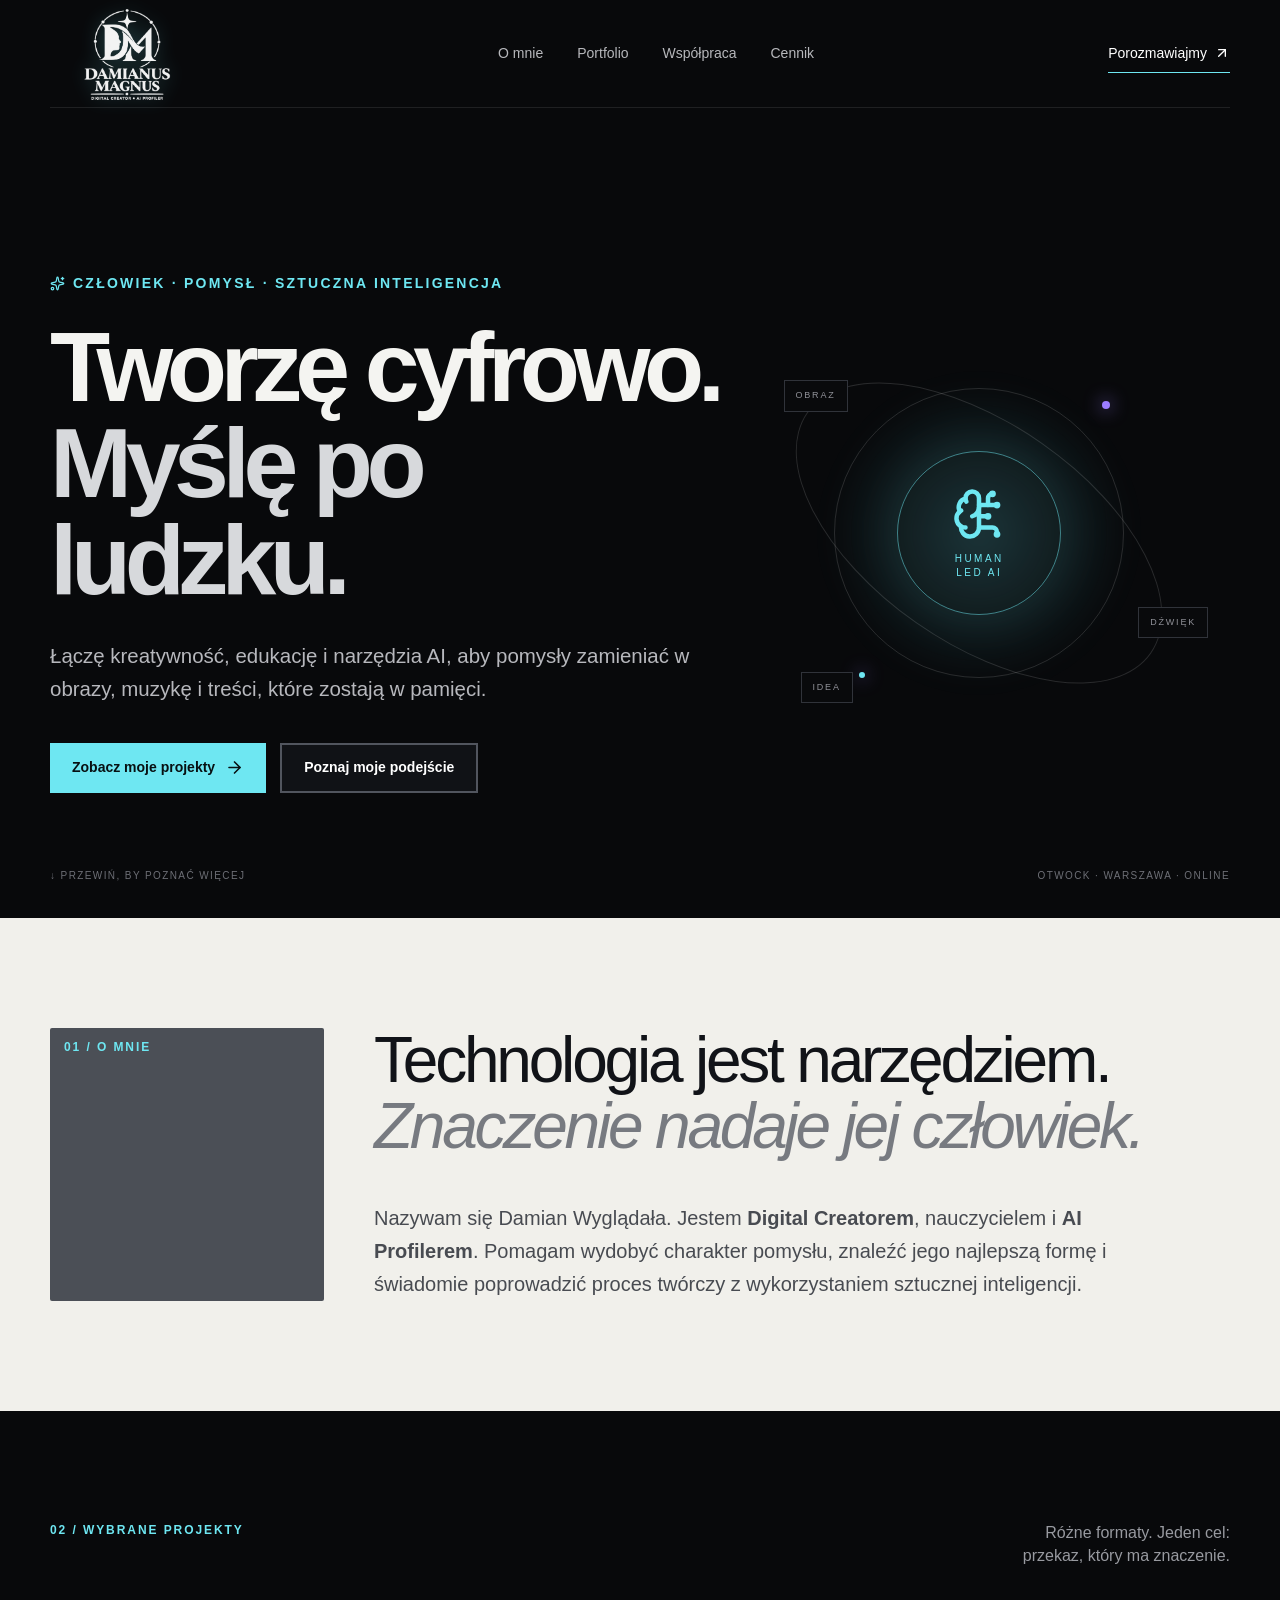
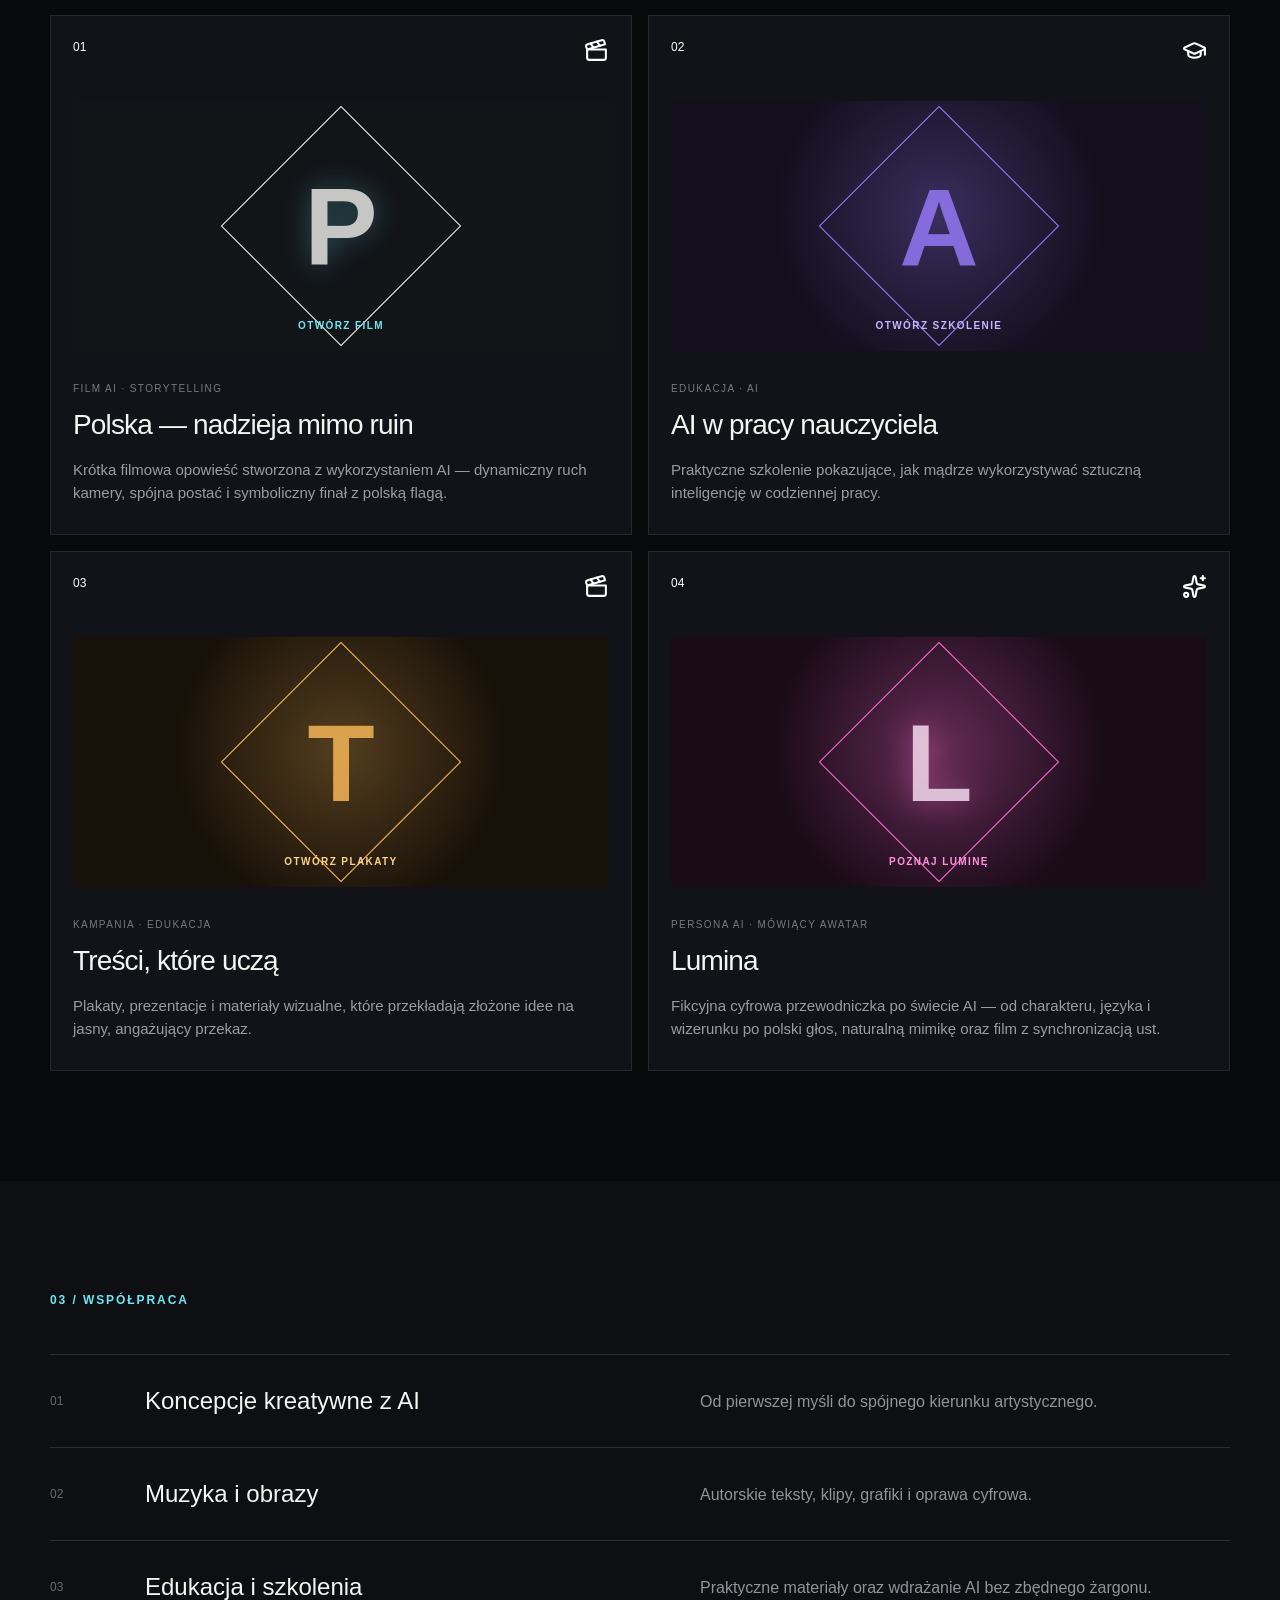
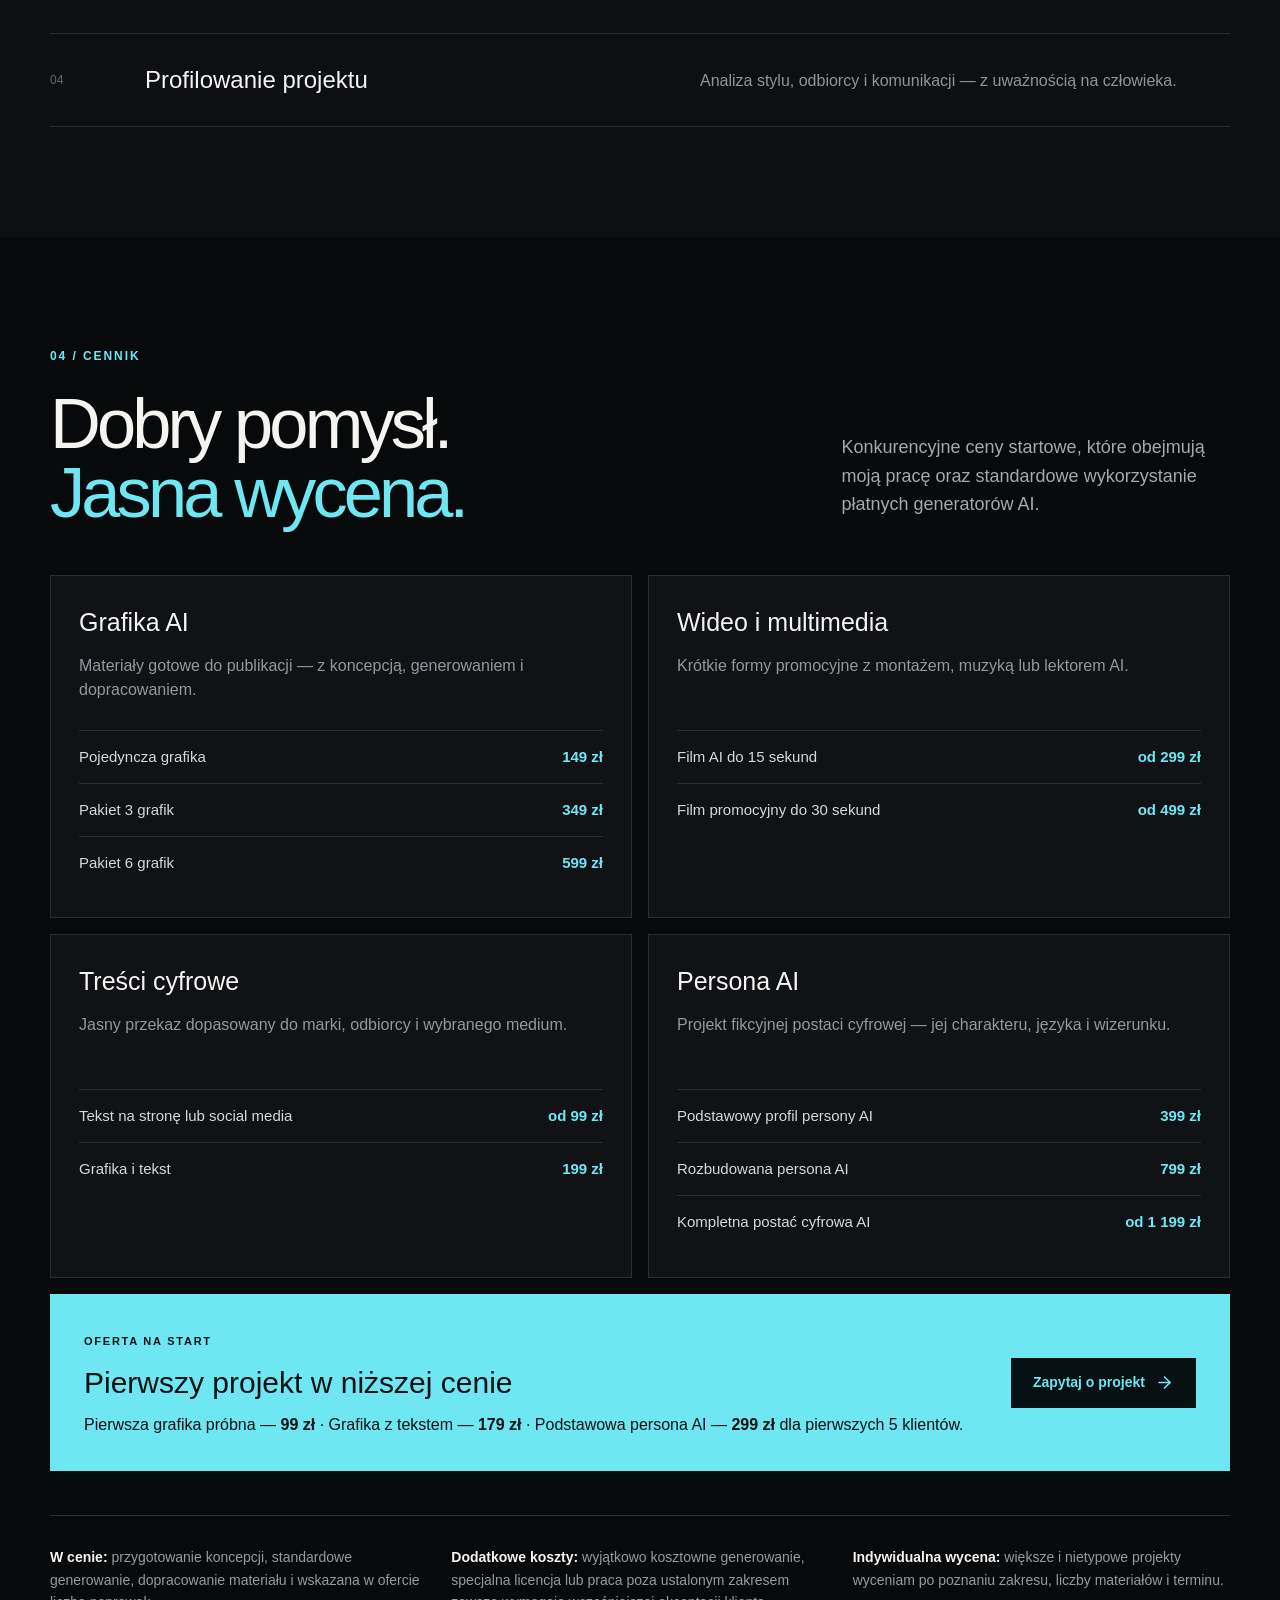
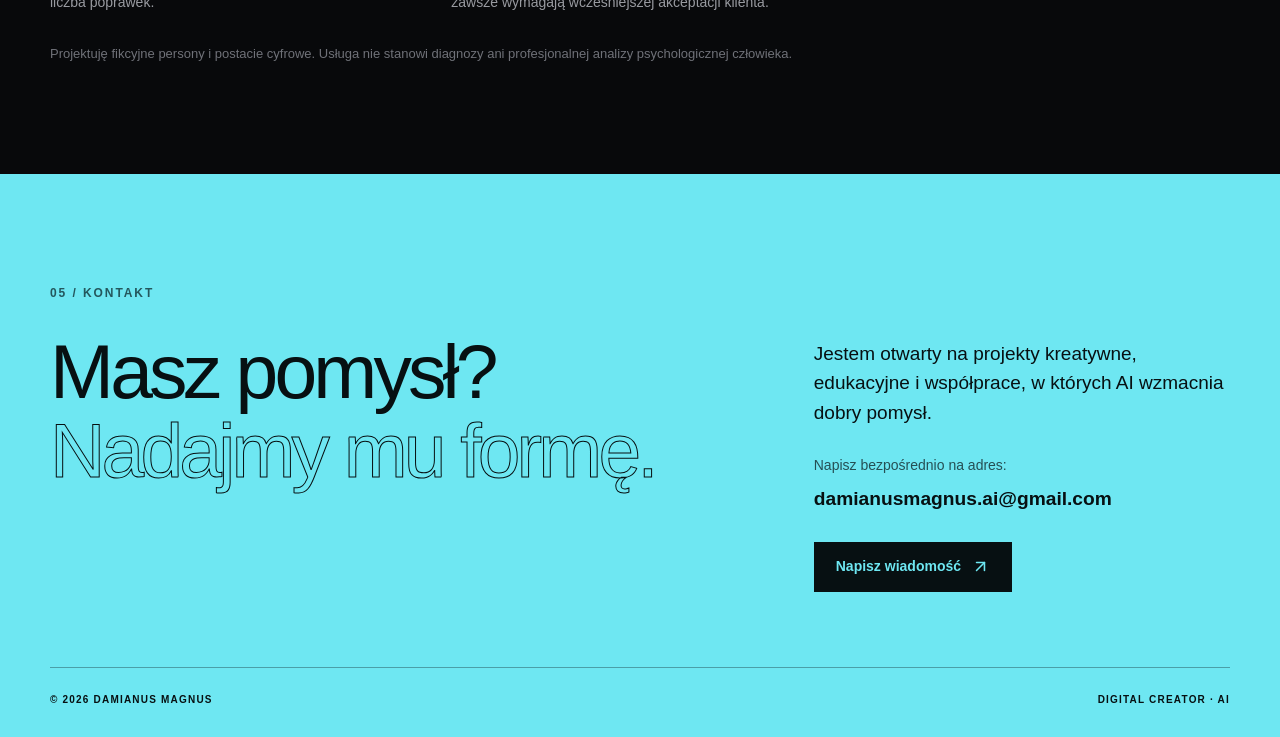
==== commit a4dc6302: "Publish exact static copy of Damianus Magnus portfolio" ====
--- a/index.html
+++ b/index.html
@@ -1,138 +1 @@
-<!doctype html>
-<html lang="pl">
-<head>
-  <meta charset="utf-8">
-  <meta name="viewport" content="width=device-width,initial-scale=1">
-  <meta name="theme-color" content="#07090b">
-  <title>Damianus Magnus | Digital Creator & AI Profiler</title>
-  <meta name="description" content="Damianus Magnus — Digital Creator & AI Profiler. Grafika AI, multimedia, treści cyfrowe, edukacja i persony AI.">
-  <link rel="stylesheet" href="style.css?v=portfolio-2">
-</head>
-<body>
-<header class="topbar">
-  <a class="brand" href="#start">
-    <img src="damianus-magnus-logo.jpg" alt="Damianus Magnus — Digital Creator • AI Profiler">
-  </a>
-  <button class="menu" aria-label="Otwórz menu" aria-expanded="false">☰</button>
-  <nav>
-    <a href="#portfolio">Portfolio</a>
-    <a href="#wspolpraca">Współpraca</a>
-    <a href="#cennik">Cennik</a>
-    <a href="#kontakt">Kontakt</a>
-  </nav>
-</header>
-
-<main>
-<section id="start" class="hero wrap">
-  <div class="eyebrow">DIGITAL CREATOR • AI PROFILER</div>
-  <h1>Pomysły.<br>Technologia.<br><span>Cyfrowa kreacja.</span></h1>
-  <p>Łączę kreatywność, edukację i narzędzia sztucznej inteligencji, tworząc projekty, które mają jasny cel i własny charakter.</p>
-  <a class="btn" href="#portfolio">Zobacz portfolio →</a>
-</section>
-
-<section id="portfolio" class="section wrap">
-  <div class="section-no">02 / PORTFOLIO</div>
-  <h2>Wybrane projekty</h2>
-  <div class="cards">
-    <a class="card" href="szkolenie-ai-portfolio-60s.mp4" target="_blank" rel="noopener">
-      <div class="num">01</div><div class="tag">AI • EDUKACJA</div>
-      <h3>Szkolenie AI</h3>
-      <p>Materiały i prezentacje pokazujące praktyczne zastosowania sztucznej inteligencji.</p>
-      <span class="project-action">Otwórz fragment szkolenia ↗</span>
-    </a>
-    <a class="card" href="polska-film-ai.mp4" target="_blank" rel="noopener">
-      <div class="num">02</div><div class="tag">MUZYKA • WIDEO</div>
-      <h3>Teledyski i multimedia</h3>
-      <p>Autorskie teksty, obrazy, muzyka i montaż łączone w spójną formę cyfrową.</p>
-      <span class="project-action">Otwórz film ↗</span>
-    </a>
-    <a class="card" href="#plakaty">
-      <div class="num">03</div><div class="tag">EDUKACJA • DESIGN</div>
-      <h3>Materiały edukacyjne</h3>
-      <p>Plakaty, prezentacje i materiały wizualne, które przekładają złożone idee na jasny, angażujący przekaz.</p>
-      <span class="project-action">Zobacz plakaty ↓</span>
-    </a>
-    <a class="card lumina" href="lumina-intro-landscape.mp4" target="_blank" rel="noopener">
-      <div class="num">04</div><div class="spark">✣</div>
-      <div class="lumina-mark"><span>L</span><b>POZNAJ LUMINĘ</b></div>
-      <div class="tag">PERSONA AI • MÓWIĄCY AWATAR</div>
-      <h3>Lumina</h3>
-      <p>Fikcyjna cyfrowa przewodniczka po świecie AI — od charakteru, języka i wizerunku po polski głos, naturalną mimikę oraz film z synchronizacją ust.</p>
-      <span class="project-action">Otwórz film z Luminą ↗</span>
-    </a>
-  </div>
-
-  <h3 class="subhead" id="plakaty">Plakaty edukacyjne</h3>
-  <div class="poster-placeholders">
-    <a class="poster-link" href="jezyk-polski.png" target="_blank" rel="noopener"><img src="jezyk-polski.png" alt="Plakat edukacyjny — Język polski" loading="lazy"><span>Język polski</span><small>Otwórz plakat ↗</small></a>
-    <a class="poster-link" href="matematyka.png" target="_blank" rel="noopener"><img src="matematyka.png" alt="Plakat edukacyjny — Matematyka" loading="lazy"><span>Matematyka</span><small>Otwórz plakat ↗</small></a>
-    <a class="poster-link" href="historia.png" target="_blank" rel="noopener"><img src="historia.png" alt="Plakat edukacyjny — Historia" loading="lazy"><span>Historia</span><small>Otwórz plakat ↗</small></a>
-  </div>
-</section>
-
-<section id="wspolpraca" class="section panel wrap">
-  <div class="section-no">03 / WSPÓŁPRACA</div>
-  <div class="steps">
-    <article><span>01</span><div><h3>Koncepcje kreatywne z AI</h3><p>Od pierwszej myśli do spójnego kierunku artystycznego.</p></div></article>
-    <article><span>02</span><div><h3>Muzyka i obrazy</h3><p>Autorskie teksty, klipy, grafiki i oprawa cyfrowa.</p></div></article>
-    <article><span>03</span><div><h3>Edukacja i szkolenia</h3><p>Praktyczne materiały oraz wdrażanie AI bez zbędnego żargonu.</p></div></article>
-    <article><span>04</span><div><h3>Profilowanie projektu</h3><p>Analiza stylu, odbiorcy i komunikacji — z uważnością na człowieka.</p></div></article>
-  </div>
-</section>
-
-<section id="cennik" class="section wrap">
-  <div class="section-no">04 / CENNIK</div>
-  <h2>Dobry pomysł.<br><span>Jasna wycena.</span></h2>
-  <p class="lead">Konkurencyjne ceny startowe, które pozwalają zacząć współpracę.</p>
-
-  <div class="pricing">
-    <article class="price-card"><h3>Grafika AI</h3><p>Materiały gotowe do publikacji — z koncepcją, generowaniem i dopracowaniem.</p>
-      <div class="row"><span>Pojedyncza grafika</span><b>149 zł</b></div>
-      <div class="row"><span>Pakiet 3 grafik</span><b>349 zł</b></div>
-      <div class="row"><span>Pakiet 6 grafik</span><b>599 zł</b></div>
-    </article>
-    <article class="price-card"><h3>Wideo i multimedia</h3><p>Krótkie formy promocyjne z montażem, muzyką lub lektorem AI.</p>
-      <div class="row"><span>Film AI do 15 sekund</span><b>od 299 zł</b></div>
-      <div class="row"><span>Film promocyjny do 30 sekund</span><b>od 499 zł</b></div>
-    </article>
-    <article class="price-card"><h3>Treści cyfrowe</h3><p>Jasny przekaz dopasowany do marki, odbiorcy i wybranego medium.</p>
-      <div class="row"><span>Tekst na stronę lub social media</span><b>od 99 zł</b></div>
-      <div class="row"><span>Grafika i tekst</span><b>199 zł</b></div>
-    </article>
-    <article class="price-card"><h3>Persona AI</h3><p>Projekt fikcyjnej postaci cyfrowej — jej charakteru, języka i wizerunku.</p>
-      <div class="row"><span>Podstawowy profil persony AI</span><b>399 zł</b></div>
-      <div class="row"><span>Rozbudowana persona AI</span><b>799 zł</b></div>
-      <div class="row"><span>Kompletna postać cyfrowa AI</span><b>od 1 199 zł</b></div>
-    </article>
-  </div>
-
-  <aside class="starter">
-    <div class="eyebrow dark">OFERTA NA START</div>
-    <h3>Pierwszy projekt w niższej cenie</h3>
-    <p>Pierwsza grafika próbna — <b>99 zł</b> · Grafika z tekstem — <b>179 zł</b> · Podstawowa persona AI — <b>299 zł</b> dla pierwszych 5 klientów.</p>
-    <a class="btn darkbtn" href="mailto:damianusmagnus.ai@gmail.com?subject=Zapytanie%20o%20projekt">Zapytaj o projekt →</a>
-  </aside>
-
-  <div class="terms">
-    <p><b>W cenie:</b> przygotowanie koncepcji, standardowe generowanie, dopracowanie materiału i wskazana w ofercie liczba poprawek.</p>
-    <p><b>Dodatkowe koszty:</b> wyjątkowo kosztowne generowanie, specjalna licencja lub praca poza ustalonym zakresem zawsze wymagają wcześniejszej akceptacji klienta.</p>
-    <p><b>Indywidualna wycena:</b> większe i nietypowe projekty wyceniam po poznaniu zakresu, liczby materiałów i terminu.</p>
-    <p class="muted">Projektuję fikcyjne persony i postacie cyfrowe. Usługa nie stanowi diagnozy ani profesjonalnej analizy psychologicznej człowieka.</p>
-  </div>
-</section>
-
-<section id="kontakt" class="contact">
-  <div class="wrap">
-    <div class="section-no dark">05 / KONTAKT</div>
-    <h2>Masz pomysł?<br><span>Nadajmy mu formę.</span></h2>
-    <p>Jestem otwarty na projekty kreatywne, edukacyjne i współprace, w których AI wzmacnia dobry pomysł.</p>
-    <p class="mail-label">Napisz bezpośrednio na adres:</p>
-    <a class="email" href="mailto:damianusmagnus.ai@gmail.com">damianusmagnus.ai@gmail.com</a>
-    <a class="btn darkbtn full" href="mailto:damianusmagnus.ai@gmail.com">Napisz wiadomość ↗</a>
-  </div>
-</section>
-</main>
-<footer>© <span id="year"></span> Damianus Magnus · Digital Creator • AI Profiler</footer>
-<script src="script.js"></script>
-</body>
-</html>
+<!DOCTYPE html><html lang="pl"><head><meta charSet="utf-8"/><meta name="viewport" content="width=device-width, initial-scale=1"/><link rel="preload" as="image" href="/damianus-magnus-logo-en.png"/><link rel="stylesheet" href="/_next/static/chunks/1y26fx2zt2smo.css" data-precedence="next"/><link rel="preload" as="script" fetchPriority="low" href="/_next/static/chunks/0-tcbu1n0h8mf.js"/><script src="/_next/static/chunks/2_9usnvuba44o.js" async=""></script><script src="/_next/static/chunks/34dbfa7afjwa-.js" async=""></script><script src="/_next/static/chunks/turbopack-38q789tpyhd8x.js" async=""></script><script src="/_next/static/chunks/0-4zpttn2a9wb.js" async=""></script><script src="/_next/static/chunks/293rtlzyexjgv.js" async=""></script><title>Damianus Magnus | Digital Creator &amp; AI</title><meta name="description" content="Damian Wyglądała — Digital Creator &amp; AI. Muzyka, obrazy, edukacja i projekty kreatywne wspierane sztuczną inteligencją."/><link rel="shortcut icon" href="/favicon.svg"/><link rel="icon" href="/favicon.svg"/><script src="/_next/static/chunks/0cz1d0mv5g_q7.js" noModule=""></script></head><body class="antialiased"><div hidden=""><!--$--><!--/$--></div><main><nav class="nav shell" aria-label="Główna nawigacja"><a class="brand" href="#start" aria-label="Damianus Magnus — strona główna"><img alt="Damianus Magnus — Digital Creator &amp; AI" width="180" height="180" decoding="async" data-nimg="1" class="brand-logo" style="color:transparent" src="/damianus-magnus-logo-en.png"/></a><div class="nav-links"><a href="#o-mnie">O mnie</a><a href="#portfolio">Portfolio</a><a href="#wspolpraca">Współpraca</a><a href="#cennik">Cennik</a></div><a class="nav-cta" href="#kontakt">Porozmawiajmy <svg xmlns="http://www.w3.org/2000/svg" width="16" height="16" viewBox="0 0 24 24" fill="none" stroke="currentColor" stroke-width="2" stroke-linecap="round" stroke-linejoin="round" class="lucide lucide-arrow-up-right" aria-hidden="true"><path d="M7 7h10v10"></path><path d="M7 17 17 7"></path></svg></a></nav><section class="hero shell" id="start"><div class="hero-copy"><div class="eyebrow"><svg xmlns="http://www.w3.org/2000/svg" width="15" height="15" viewBox="0 0 24 24" fill="none" stroke="currentColor" stroke-width="2" stroke-linecap="round" stroke-linejoin="round" class="lucide lucide-sparkles" aria-hidden="true"><path d="M11.017 2.814a1 1 0 0 1 1.966 0l1.051 5.558a2 2 0 0 0 1.594 1.594l5.558 1.051a1 1 0 0 1 0 1.966l-5.558 1.051a2 2 0 0 0-1.594 1.594l-1.051 5.558a1 1 0 0 1-1.966 0l-1.051-5.558a2 2 0 0 0-1.594-1.594l-5.558-1.051a1 1 0 0 1 0-1.966l5.558-1.051a2 2 0 0 0 1.594-1.594z"></path><path d="M20 2v4"></path><path d="M22 4h-4"></path><circle cx="4" cy="20" r="2"></circle></svg> CZŁOWIEK · POMYSŁ · SZTUCZNA INTELIGENCJA</div><h1>Tworzę cyfrowo.<br/><span>Myślę po ludzku.</span></h1><p class="lead">Łączę kreatywność, edukację i narzędzia AI, aby pomysły zamieniać w obrazy, muzykę i treści, które zostają w pamięci.</p><div class="hero-actions"><a class="button primary" href="#portfolio">Zobacz moje projekty <svg xmlns="http://www.w3.org/2000/svg" width="19" height="19" viewBox="0 0 24 24" fill="none" stroke="currentColor" stroke-width="2" stroke-linecap="round" stroke-linejoin="round" class="lucide lucide-arrow-right" aria-hidden="true"><path d="M5 12h14"></path><path d="m12 5 7 7-7 7"></path></svg></a><a class="button ghost" href="#wspolpraca">Poznaj moje podejście</a></div></div><div class="hero-art" aria-label="Kreatywność połączona ze sztuczną inteligencją"><div class="orbit orbit-a"></div><div class="orbit orbit-b"></div><div class="signal signal-one"></div><div class="signal signal-two"></div><div class="core"><svg xmlns="http://www.w3.org/2000/svg" width="54" height="54" viewBox="0 0 24 24" fill="none" stroke="currentColor" stroke-width="2" stroke-linecap="round" stroke-linejoin="round" class="lucide lucide-brain-circuit" aria-hidden="true"><path d="M12 5a3 3 0 1 0-5.997.125 4 4 0 0 0-2.526 5.77 4 4 0 0 0 .556 6.588A4 4 0 1 0 12 18Z"></path><path d="M9 13a4.5 4.5 0 0 0 3-4"></path><path d="M6.003 5.125A3 3 0 0 0 6.401 6.5"></path><path d="M3.477 10.896a4 4 0 0 1 .585-.396"></path><path d="M6 18a4 4 0 0 1-1.967-.516"></path><path d="M12 13h4"></path><path d="M12 18h6a2 2 0 0 1 2 2v1"></path><path d="M12 8h8"></path><path d="M16 8V5a2 2 0 0 1 2-2"></path><circle cx="16" cy="13" r=".5"></circle><circle cx="18" cy="3" r=".5"></circle><circle cx="20" cy="21" r=".5"></circle><circle cx="20" cy="8" r=".5"></circle></svg><span>HUMAN<br/>LED AI</span></div><span class="float-tag tag-a">OBRAZ</span><span class="float-tag tag-b">DŹWIĘK</span><span class="float-tag tag-c">IDEA</span></div><div class="hero-foot"><span>↓ PRZEWIŃ, BY POZNAĆ WIĘCEJ</span><span>OTWOCK · WARSZAWA · ONLINE</span></div></section><section class="statement" id="o-mnie"><div class="shell statement-grid"><p class="section-label">01 / O MNIE</p><div><h2>Technologia jest narzędziem.<br/><em>Znaczenie nadaje jej człowiek.</em></h2><p>Nazywam się Damian Wyglądała. Jestem <strong>Digital Creatorem</strong>, nauczycielem i <strong>AI Profilerem</strong>. Pomagam wydobyć charakter pomysłu, znaleźć jego najlepszą formę i świadomie poprowadzić proces twórczy z wykorzystaniem sztucznej inteligencji.</p></div></div></section><section class="projects shell" id="portfolio"><div class="section-head"><p class="section-label">02 / WYBRANE PROJEKTY</p><p>Różne formaty. Jeden cel:<br/>przekaz, który ma znaczenie.</p></div><div class="project-grid"><article class="project-card poland poland-film-card"><div class="card-top"><span>01</span><svg xmlns="http://www.w3.org/2000/svg" width="25" height="25" viewBox="0 0 24 24" fill="none" stroke="currentColor" stroke-width="2" stroke-linecap="round" stroke-linejoin="round" class="lucide lucide-clapperboard" aria-hidden="true"><path d="m12.296 3.464 3.02 3.956"></path><path d="M20.2 6 3 11l-.9-2.4c-.3-1.1.3-2.2 1.3-2.5l13.5-4c1.1-.3 2.2.3 2.5 1.3z"></path><path d="M3 11h18v8a2 2 0 0 1-2 2H5a2 2 0 0 1-2-2z"></path><path d="m6.18 5.276 3.1 3.899"></path></svg></div><button class="visual poland-trigger" type="button" aria-label="Otwórz film Polska — nadzieja mimo ruin"><span aria-hidden="true">P</span><small>OTWÓRZ FILM</small></button><p class="project-type">FILM AI · STORYTELLING</p><h3>Polska — nadzieja mimo ruin</h3><p>Krótka filmowa opowieść stworzona z wykorzystaniem AI — dynamiczny ruch kamery, spójna postać i symboliczny finał z polską flagą.</p></article><article class="project-card violet training-card"><div class="card-top"><span>02</span><svg xmlns="http://www.w3.org/2000/svg" width="25" height="25" viewBox="0 0 24 24" fill="none" stroke="currentColor" stroke-width="2" stroke-linecap="round" stroke-linejoin="round" class="lucide lucide-graduation-cap" aria-hidden="true"><path d="M21.42 10.922a1 1 0 0 0-.019-1.838L12.83 5.18a2 2 0 0 0-1.66 0L2.6 9.08a1 1 0 0 0 0 1.832l8.57 3.908a2 2 0 0 0 1.66 0z"></path><path d="M22 10v6"></path><path d="M6 12.5V16a6 3 0 0 0 12 0v-3.5"></path></svg></div><button class="visual training-trigger" type="button" aria-label="Otwórz szkolenie AI w pracy nauczyciela"><span aria-hidden="true">A</span><small>OTWÓRZ SZKOLENIE</small></button><p class="project-type">EDUKACJA · AI</p><h3>AI w pracy nauczyciela</h3><p>Praktyczne szkolenie pokazujące, jak mądrze wykorzystywać sztuczną inteligencję w codziennej pracy.</p></article><article class="project-card amber poster-gallery-card"><div class="card-top"><span>03</span><svg xmlns="http://www.w3.org/2000/svg" width="25" height="25" viewBox="0 0 24 24" fill="none" stroke="currentColor" stroke-width="2" stroke-linecap="round" stroke-linejoin="round" class="lucide lucide-clapperboard" aria-hidden="true"><path d="m12.296 3.464 3.02 3.956"></path><path d="M20.2 6 3 11l-.9-2.4c-.3-1.1.3-2.2 1.3-2.5l13.5-4c1.1-.3 2.2.3 2.5 1.3z"></path><path d="M3 11h18v8a2 2 0 0 1-2 2H5a2 2 0 0 1-2-2z"></path><path d="m6.18 5.276 3.1 3.899"></path></svg></div><button class="visual poster-gallery-trigger" type="button" aria-label="Otwórz galerię plakatów edukacyjnych"><span aria-hidden="true">T</span><small>OTWÓRZ PLAKATY</small></button><p class="project-type">KAMPANIA · EDUKACJA</p><h3>Treści, które uczą</h3><p>Plakaty, prezentacje i materiały wizualne, które przekładają złożone idee na jasny, angażujący przekaz.</p></article><article class="project-card lumina lumina-modal-card"><div class="card-top"><span>04</span><svg xmlns="http://www.w3.org/2000/svg" width="25" height="25" viewBox="0 0 24 24" fill="none" stroke="currentColor" stroke-width="2" stroke-linecap="round" stroke-linejoin="round" class="lucide lucide-sparkles" aria-hidden="true"><path d="M11.017 2.814a1 1 0 0 1 1.966 0l1.051 5.558a2 2 0 0 0 1.594 1.594l5.558 1.051a1 1 0 0 1 0 1.966l-5.558 1.051a2 2 0 0 0-1.594 1.594l-1.051 5.558a1 1 0 0 1-1.966 0l-1.051-5.558a2 2 0 0 0-1.594-1.594l-5.558-1.051a1 1 0 0 1 0-1.966l5.558-1.051a2 2 0 0 0 1.594-1.594z"></path><path d="M20 2v4"></path><path d="M22 4h-4"></path><circle cx="4" cy="20" r="2"></circle></svg></div><button class="visual lumina-trigger" type="button" aria-label="Otwórz film z Luminą"><span aria-hidden="true">L</span><small>POZNAJ LUMINĘ</small></button><p class="project-type">PERSONA AI · MÓWIĄCY AWATAR</p><h3>Lumina</h3><p>Fikcyjna cyfrowa przewodniczka po świecie AI — od charakteru, języka i wizerunku po polski głos, naturalną mimikę oraz film z synchronizacją ust.</p></article></div></section><section class="services" id="wspolpraca"><div class="shell"><p class="section-label">03 / WSPÓŁPRACA</p><div class="service-row"><span>01</span><h3>Koncepcje kreatywne z AI</h3><p>Od pierwszej myśli do spójnego kierunku artystycznego.</p></div><div class="service-row"><span>02</span><h3>Muzyka i obrazy</h3><p>Autorskie teksty, klipy, grafiki i oprawa cyfrowa.</p></div><div class="service-row"><span>03</span><h3>Edukacja i szkolenia</h3><p>Praktyczne materiały oraz wdrażanie AI bez zbędnego żargonu.</p></div><div class="service-row"><span>04</span><h3>Profilowanie projektu</h3><p>Analiza stylu, odbiorcy i komunikacji — z uważnością na człowieka.</p></div></div></section><section class="pricing shell" id="cennik"><div class="pricing-head"><div><p class="section-label">04 / CENNIK</p><h2>Dobry pomysł.<br/><span>Jasna wycena.</span></h2></div><p>Konkurencyjne ceny startowe, które obejmują moją pracę oraz standardowe wykorzystanie płatnych generatorów AI.</p></div><div class="pricing-grid"><article class="price-card"><h3>Grafika AI</h3><p>Materiały gotowe do publikacji — z koncepcją, generowaniem i dopracowaniem.</p><div><div class="price-row"><span>Pojedyncza grafika</span><strong>149 zł</strong></div><div class="price-row"><span>Pakiet 3 grafik</span><strong>349 zł</strong></div><div class="price-row"><span>Pakiet 6 grafik</span><strong>599 zł</strong></div></div></article><article class="price-card"><h3>Wideo i multimedia</h3><p>Krótkie formy promocyjne z montażem, muzyką lub lektorem AI.</p><div><div class="price-row"><span>Film AI do 15 sekund</span><strong>od 299 zł</strong></div><div class="price-row"><span>Film promocyjny do 30 sekund</span><strong>od 499 zł</strong></div></div></article><article class="price-card"><h3>Treści cyfrowe</h3><p>Jasny przekaz dopasowany do marki, odbiorcy i wybranego medium.</p><div><div class="price-row"><span>Tekst na stronę lub social media</span><strong>od 99 zł</strong></div><div class="price-row"><span>Grafika i tekst</span><strong>199 zł</strong></div></div></article><article class="price-card"><h3>Persona AI</h3><p>Projekt fikcyjnej postaci cyfrowej — jej charakteru, języka i wizerunku.</p><div><div class="price-row"><span>Podstawowy profil persony AI</span><strong>399 zł</strong></div><div class="price-row"><span>Rozbudowana persona AI</span><strong>799 zł</strong></div><div class="price-row"><span>Kompletna postać cyfrowa AI</span><strong>od 1 199 zł</strong></div></div></article></div><div class="starter-offer"><div><span class="offer-kicker">OFERTA NA START</span><h3>Pierwszy projekt w niższej cenie</h3><p>Pierwsza grafika próbna — <strong>99 zł</strong> · Grafika z tekstem — <strong>179 zł</strong> · Podstawowa persona AI — <strong>299 zł</strong> dla pierwszych 5 klientów.</p></div><a class="button primary" href="#kontakt">Zapytaj o projekt <svg xmlns="http://www.w3.org/2000/svg" width="19" height="19" viewBox="0 0 24 24" fill="none" stroke="currentColor" stroke-width="2" stroke-linecap="round" stroke-linejoin="round" class="lucide lucide-arrow-right" aria-hidden="true"><path d="M5 12h14"></path><path d="m12 5 7 7-7 7"></path></svg></a></div><div class="pricing-notes"><p><strong>W cenie:</strong> przygotowanie koncepcji, standardowe generowanie, dopracowanie materiału i wskazana w ofercie liczba poprawek.</p><p><strong>Dodatkowe koszty:</strong> wyjątkowo kosztowne generowanie, specjalna licencja lub praca poza ustalonym zakresem zawsze wymagają wcześniejszej akceptacji klienta.</p><p><strong>Indywidualna wycena:</strong> większe i nietypowe projekty wyceniam po poznaniu zakresu, liczby materiałów i terminu.</p></div><p class="pricing-disclaimer">Projektuję fikcyjne persony i postacie cyfrowe. Usługa nie stanowi diagnozy ani profesjonalnej analizy psychologicznej człowieka.</p></section><footer id="kontakt"><div class="shell footer-grid"><div><p class="section-label">05 / KONTAKT</p><h2>Masz pomysł?<br/><span>Nadajmy mu formę.</span></h2></div><div class="contact-box"><p>Jestem otwarty na projekty kreatywne, edukacyjne i współprace, w których AI wzmacnia dobry pomysł.</p><p class="contact-note">Napisz bezpośrednio na adres:</p><a class="contact-email" href="mailto:damianusmagnus.ai@gmail.com">damianusmagnus.ai@gmail.com</a><a class="button primary" href="mailto:damianusmagnus.ai@gmail.com?subject=Zapytanie%20o%20wsp%C3%B3%C5%82prac%C4%99">Napisz wiadomość <svg xmlns="http://www.w3.org/2000/svg" width="19" height="19" viewBox="0 0 24 24" fill="none" stroke="currentColor" stroke-width="2" stroke-linecap="round" stroke-linejoin="round" class="lucide lucide-arrow-up-right" aria-hidden="true"><path d="M7 7h10v10"></path><path d="M7 17 17 7"></path></svg></a></div></div><div class="shell copyright"><span>© 2026 DAMIANUS MAGNUS</span><span>DIGITAL CREATOR · AI</span></div></footer></main><!--$--><!--/$--><script src="/_next/static/chunks/0-tcbu1n0h8mf.js" id="_R_" async=""></script><script>(self.__next_f=self.__next_f||[]).push([0])</script><script>self.__next_f.push([1,"1:\"$Sreact.fragment\"\n2:I[96726,[\"/_next/static/chunks/0-4zpttn2a9wb.js\"],\"default\"]\n3:I[15914,[\"/_next/static/chunks/0-4zpttn2a9wb.js\"],\"default\"]\n4:I[12007,[\"/_next/static/chunks/0-4zpttn2a9wb.js\",\"/_next/static/chunks/293rtlzyexjgv.js\"],\"Image\"]\n5:I[53382,[\"/_next/static/chunks/0-4zpttn2a9wb.js\",\"/_next/static/chunks/293rtlzyexjgv.js\"],\"default\"]\n13:I[47276,[\"/_next/static/chunks/0-4zpttn2a9wb.js\"],\"default\",1]\n:HL[\"/_next/static/chunks/1y26fx2zt2smo.css\",\"style\"]\n0:{\"P\":null,\"c\":[\"\",\"\"],\"q\":\"\",\"i\":false,\"f\":[[[\"\",{\"children\":[\"__PAGE__\",{},\"$undefined\",\"$undefined\",4608]},\"$undefined\",\"$undefined\",4624],[[\"$\",\"$1\",\"c\",{\"children\":[[[\"$\",\"link\",\"0\",{\"rel\":\"stylesheet\",\"href\":\"/_next/static/chunks/1y26fx2zt2smo.css\",\"precedence\":\"next\",\"crossOrigin\":\"$undefined\",\"nonce\":\"$undefined\"}],[\"$\",\"script\",\"script-0\",{\"src\":\"/_next/static/chunks/0-4zpttn2a9wb.js\",\"async\":true,\"nonce\":\"$undefined\"}]],[\"$\",\"html\",null,{\"lang\":\"pl\",\"children\":[\"$\",\"body\",null,{\"className\":\"antialiased\",\"children\":[\"$\",\"$L2\",null,{\"parallelRouterKey\":\"children\",\"error\":\"$undefined\",\"errorStyles\":\"$undefined\",\"errorScripts\":\"$undefined\",\"template\":[\"$\",\"$L3\",null,{}],\"templateStyles\":\"$undefined\",\"templateScripts\":\"$undefined\",\"notFound\":[[[\"$\",\"title\",null,{\"children\":\"404: This page could not be found.\"}],[\"$\",\"div\",null,{\"style\":{\"fontFamily\":\"system-ui,\\\"Segoe UI\\\",Roboto,Helvetica,Arial,sans-serif,\\\"Apple Color Emoji\\\",\\\"Segoe UI Emoji\\\"\",\"height\":\"100vh\",\"textAlign\":\"center\",\"display\":\"flex\",\"flexDirection\":\"column\",\"alignItems\":\"center\",\"justifyContent\":\"center\"},\"children\":[\"$\",\"div\",null,{\"children\":[[\"$\",\"style\",null,{\"dangerouslySetInnerHTML\":{\"__html\":\"body{color:#000;background:#fff;margin:0}.next-error-h1{border-right:1px solid rgba(0,0,0,.3)}@media (prefers-color-scheme:dark){body{color:#fff;background:#000}.next-error-h1{border-right:1px solid rgba(255,255,255,.3)}}\"}}],[\"$\",\"h1\",null,{\"className\":\"next-error-h1\",\"style\":{\"display\":\"inline-block\",\"margin\":\"0 20px 0 0\",\"padding\":\"0 23px 0 0\",\"fontSize\":24,\"fontWeight\":500,\"verticalAlign\":\"top\",\"lineHeight\":\"49px\"},\"children\":404}],[\"$\",\"div\",null,{\"style\":{\"display\":\"inline-block\"},\"children\":[\"$\",\"h2\",null,{\"style\":{\"fontSize\":14,\"fontWeight\":400,\"lineHeight\":\"49px\",\"margin\":0},\"children\":\"This page could not be found.\"}]}]]}]}]],[]],\"forbidden\":\"$undefined\",\"unauthorized\":\"$undefined\"}]}]}]]}],{\"children\":[[\"$\",\"$1\",\"c\",{\"children\":[[\"$\",\"main\",null,{\"children\":[[\"$\",\"nav\",null,{\"className\":\"nav shell\",\"aria-label\":\"Główna nawigacja\",\"children\":[[\"$\",\"a\",null,{\"className\":\"brand\",\"href\":\"#start\",\"aria-label\":\"Damianus Magnus — strona główna\",\"children\":[\"$\",\"$L4\",null,{\"className\":\"brand-logo\",\"src\":\"/damianus-magnus-logo-en.png\",\"alt\":\"Damianus Magnus — Digital Creator \u0026 AI\",\"width\":180,\"height\":180,\"priority\":true}]}],[\"$\",\"div\",null,{\"className\":\"nav-links\",\"children\":[[\"$\",\"a\",null,{\"href\":\"#o-mnie\",\"children\":\"O mnie\"}],[\"$\",\"a\",null,{\"href\":\"#portfolio\",\"children\":\"Portfolio\"}],[\"$\",\"a\",null,{\"href\":\"#wspolpraca\",\"children\":\"Współpraca\"}],[\"$\",\"a\",null,{\"href\":\"#cennik\",\"children\":\"Cennik\"}]]}],[\"$\",\"a\",null,{\"className\":\"nav-cta\",\"href\":\"#kontakt\",\"children\":[\"Porozmawiajmy \",[\"$\",\"$L5\",null,{\"ref\":\"$undefined\",\"iconNode\":[[\"path\",{\"d\":\"M7 7h10v10\",\"key\":\"1tivn9\"}],[\"path\",{\"d\":\"M7 17 17 7\",\"key\":\"1vkiza\"}]],\"className\":\"lucide-arrow-up-right\",\"size\":16}]]}]]}],[\"$\",\"section\",null,{\"className\":\"hero shell\",\"id\":\"start\",\"children\":[[\"$\",\"div\",null,{\"className\":\"hero-copy\",\"children\":[[\"$\",\"div\",null,{\"className\":\"eyebrow\",\"children\":[[\"$\",\"$L5\",null,{\"ref\":\"$undefined\",\"iconNode\":[[\"path\",{\"d\":\"M11.017 2.814a1 1 0 0 1 1.966 0l1.051 5.558a2 2 0 0 0 1.594 1.594l5.558 1.051a1 1 0 0 1 0 1.966l-5.558 1.051a2 2 0 0 0-1.594 1.594l-1.051 5.558a1 1 0 0 1-1.966 0l-1.051-5.558a2 2 0 0 0-1.594-1.594l-5.558-1.051a1 1 0 0 1 0-1.966l5.558-1.051a2 2 0 0 0 1.594-1.594z\",\"key\":\"1s2grr\"}],[\"path\",{\"d\":\"M20 2v4\",\"key\":\"1rf3ol\"}],[\"path\",{\"d\":\"M22 4h-4\",\"key\":\"gwowj6\"}],[\"circle\",{\"cx\":\"4\",\"cy\":\"20\",\"r\":\"2\",\"key\":\"6kqj1y\"}]],\"className\":\"lucide-sparkles\",\"size\":15}],\" CZŁOWIEK · POMYSŁ · SZTUCZNA INTELIGENCJA\"]}],[\"$\",\"h1\",null,{\"children\":[\"Tworzę cyfrowo.\",[\"$\",\"br\",null,{}],[\"$\",\"span\",null,{\"children\":\"Myślę po ludzku.\"}]]}],[\"$\",\"p\",null,{\"className\":\"lead\",\"children\":\"Łączę kreatywność, edukację i narzędzia AI, aby pomysły zamieniać w obrazy, muzykę i treści, które zostają w pamięci.\"}],[\"$\",\"div\",null,{\"className\":\"hero-actions\",\"children\":[[\"$\",\"a\",null,{\"className\":\"button primary\",\"href\":\"#portfolio\",\"children\":[\"Zobacz moje projekty \",[\"$\",\"$L5\",null,{\"ref\":\"$undefined\",\"iconNode\":[[\"path\",{\"d\":\"M5 12h14\",\"key\":\"1ays0h\"}],[\"path\",{\"d\":\"m12 5 7 7-7 7\",\"key\":\"xquz4c\"}]],\"className\":\"lucide-arrow-right\",\"size\":19}]]}],[\"$\",\"a\",null,{\"className\":\"button ghost\",\"href\":\"#wspolpraca\",\"children\":\"Poznaj moje podejście\"}]]}]]}],[\"$\",\"div\",null,{\"className\":\"hero-art\",\"aria-label\":\"Kreatywność połączona ze sztuczną inteligencją\",\"children\":[[\"$\",\"div\",null,{\"className\":\"orbit orbit-a\"}],[\"$\",\"div\",null,{\"className\":\"orbit orbit-b\"}],[\"$\",\"div\",null,{\"className\":\"signal signal-one\"}],[\"$\",\"div\",null,{\"className\":\"signal signal-two\"}],[\"$\",\"div\",null,{\"className\":\"core\",\"children\":[[\"$\",\"$L5\",null,{\"ref\":\"$undefined\",\"iconNode\":[[\"path\",{\"d\":\"M12 5a3 3 0 1 0-5.997.125 4 4 0 0 0-2.526 5.77 4 4 0 0 0 .556 6.588A4 4 0 1 0 12 18Z\",\"key\":\"l5xja\"}],[\"path\",{\"d\":\"M9 13a4.5 4.5 0 0 0 3-4\",\"key\":\"10igwf\"}],[\"path\",{\"d\":\"M6.003 5.125A3 3 0 0 0 6.401 6.5\",\"key\":\"105sqy\"}],[\"path\",{\"d\":\"M3.477 10.896a4 4 0 0 1 .585-.396\",\"key\":\"ql3yin\"}],[\"path\",{\"d\":\"M6 18a4 4 0 0 1-1.967-.516\",\"key\":\"2e4loj\"}],[\"path\",{\"d\":\"M12 13h4\",\"key\":\"1ku699\"}],[\"path\",{\"d\":\"M12 18h6a2 2 0 0 1 2 2v1\",\"key\":\"105ag5\"}],[\"path\",{\"d\":\"M12 8h8\",\"key\":\"1lhi5i\"}],[\"path\",{\"d\":\"M16 8V5a2 2 0 0 1 2-2\",\"key\":\"u6izg6\"}],[\"circle\",{\"cx\":\"16\",\"cy\":\"13\",\"r\":\".5\",\"key\":\"ry7gng\"}],[\"circle\",{\"cx\":\"18\",\"cy\":\"3\",\"r\":\".5\",\"key\":\"1aiba7\"}],[\"circle\",{\"cx\":\"20\",\"cy\":\"21\",\"r\":\".5\",\"key\":\"yhc1fs\"}],[\"circle\",{\"cx\":\"20\",\"cy\":\"8\",\"r\":\".5\",\"key\":\"1e43v0\"}]],\"className\":\"lucide-brain-circuit\",\"size\":54}],\"$L6\"]}],\"$L7\",\"$L8\",\"$L9\"]}],\"$La\"]}],\"$Lb\",\"$Lc\",\"$Ld\",\"$Le\",\"$Lf\"]}],[\"$L10\"],\"$L11\"]}],{},null,false,null]},null,false,null],\"$L12\",false]],\"m\":\"$undefined\",\"G\":[\"$13\",[\"$L14\"]],\"S\":true,\"h\":null,\"r\":\"$undefined\",\"s\":\"$undefined\",\"a\":\"$undefined\",\"l\":\"$undefined\",\"p\":\"$undefined\",\"d\":\"$undefined\",\"b\":\"QSBd6uk6fhMNOCzESPxW_\"}\n15:I[23837,[\"/_next/static/chunks/0-4zpttn2a9wb.js\",\"/_next/static/chunks/293rtlzyexjgv.js\"],\"default\"]\n16:I[88061,[\"/_next/static/chunks/0-4zpttn2a9wb.js\",\"/_next/static/chunks/293rtlzyexjgv.js\"],\"default\"]\n17:I[29272,[\"/_next/static/chunks/0-4zpttn2a9wb.js\",\"/_next/static/chunks/293rtlzyexjgv.js\"],\"default\"]\n18:I[21245,[\"/_next/static/chunks/0-4zpttn2a9wb.js\",\"/_next/static/chunks/293rtlzyexjgv.js\"],\"default\"]\n1a:I[52800,[\"/_next/static/chunks/0-4zpttn2a9wb.js\"],\"OutletBoundary\"]\n1b:\"$Sreact.suspense\"\n1d:I[52800,[\"/_next/static/chunks/0-4zpttn2a9wb.js\"],\"ViewportBoundary\"]\n1f:I[52800,[\"/_next/static/chunks/0-4zpttn2a9wb.js\"],\"MetadataBoundary\"]\n6:[\"$\",\"span\",null,{\"children\":[\"HUMAN\",[\"$\",\"br\",null,{}],\"LED AI\"]}]\n7:[\"$\",\"span\",null,{\"className\":\"float-tag tag-a\",\"children\":\"OBRAZ\"}]\n8:[\"$\",\"span\",null,{\"className\":\"float-tag tag-b\",\"children\":\"DŹWIĘK\"}]\n9:[\"$\",\"span\",null,{\"className\":\"float-tag tag-c\",\"children\":\"IDEA\"}]\na:[\"$\",\"div\",null,{\"className\":\"hero-foot\",\"children\":[[\"$\",\"span\",null,{\"children\":\"↓ PRZEWIŃ, BY POZNAĆ WIĘCEJ\"}],[\"$\",\"span\",null,{\"children\":\"OTWOCK · WARSZAWA · ONLINE\"}]]}]\nb:[\"$\",\"section\",null,{\"className\":\"statement\",\"id\":\"o-mnie\",\"children\":[\"$\",\"div\",null,{\"className\":\"shell statement-grid\",\"children\":[[\"$\",\"p\",null,{\"className\":\"section-label\",\"children\":\"01 / O MNIE\"}],[\"$\",\"div\",null,{\"children\":[[\"$\",\"h2\",null,{\"children\":[\"Technologia jest narzędziem.\",[\"$\",\"br\",null,{}],[\"$\",\"em\",null,{\"children\":\"Znaczenie nadaje jej człowiek.\"}]]}],[\"$\",\"p\",null,{\"children\":[\"Nazywam się Damian Wyglądała. Jestem \",[\"$\",\"strong\",null,{\"children\":\"Digital Creatorem\"}],\", nauczycielem i \",[\"$\",\"strong\",null,{\"children\":\"AI Profilerem\"}],\". Pomagam wydobyć charakter pomysłu, znaleźć jego najlepszą formę i świadomie poprowadzić proces twórczy z wykorzystaniem sztucznej inteligencji.\"]}]]}]]}]}]\nc:[\"$\",\"section\",null,{\"className\":\"projects shell\",\"id\":\"portfolio\",\"children\":[[\"$\",\"div\",null,{\"className\":\"section-head\",\"children\":[[\"$\",\"p\",null,{\"className\":\"section-label\",\"children\":\"02 / WYBRANE PROJEKTY\"}],[\"$\",\"p\",null,{\"children\":[\"Różne formaty. Jeden cel:\",[\"$\",\"br\",null,{}],\"przekaz, który ma znaczenie.\"]}]]}],[\"$\",\"div\",null,{\"className\":\"project-grid\",\"children\":[[\"$\",\"$L15\",\"Polska — nadzieja mimo ruin\",{}],[\"$\",\"$L16\",\"AI w pracy nauczyciela\",{}],[\"$\",\"$L17\",\"Treści, które uczą\",{}],[\"$\",\"$L18\",\"Lumina\",{}]]}]]}]\nd:[\"$\",\"section\",null,{\"className\":\"services\",\"id\":\"wspolpraca\",\"children\":[\"$\",\"div\",null,{\"className\":\"shell\",\"children\":[[\"$\",\"p\",null,{\"className\":\"section-label\",\"children\":\"03 / WSPÓŁPRACA\"}],[\"$\",\"div\",null,{\"className\":\"service-row\",\"children\":[[\"$\",\"span\",null,{\"children\":\"01\"}],[\"$\",\"h3\",null,{\"children\":\"Koncepcje kreatywne z AI\"}],[\"$\",\"p\",null,{\"children\":\"Od pierwszej myśli do spójnego kierunku artystycznego.\"}]]}],[\"$\",\"div\",null,{\"className\":\"service-row\",\"children\":[[\"$\",\"span\",null,{\"children\":\"02\"}],[\"$\",\"h3\",null,{\"children\":\"Muzyka i obrazy\"}],[\"$\",\"p\",null,{\"children\":\"Autorskie teksty, klipy, grafiki i oprawa cyfrowa.\"}]]}],[\"$\",\"div\",null,{\"className\":\"service-row\",\"children\":[[\"$\",\"span\",null,{\"children\":\"03\"}],[\"$\",\"h3\",null,{\"children\":\"Edukacja i szkolenia\"}],[\"$\",\"p\",null,{\"children\":\"Praktyczne materiały oraz wdrażanie AI bez zbędnego żargonu.\"}]]}],[\"$\",\"div\",null,{\"className\":\"service-row\",\"children\":[[\"$\",\"span\",null,{\"children\":\"04\"}],[\"$\",\"h3\",null,{\"children\":\"Profilowanie projektu\"}],[\"$\",\"p\",null,{\"children\":\"Analiza stylu, odbiorcy i komunikacji — z uważnością na człowieka.\"}]]}]]}]}]\ne:[\"$\",\"section\",null,{\"className\":\"pricing shell\",\"id\":\"cennik\",\"children\":[[\"$\",\"div\",null,{\"className\":\"pricing-head\",\"children\":[[\"$\",\"div\",null,{\"children\":[[\"$\",\"p\",null,{\"className\":\"section-label\",\"children\":\"04 / CENNIK\"}],[\"$\",\"h2\",null,{\"children\":[\"Dobry pomysł.\",[\"$\",\"br\",null,{}],[\"$\",\"span\",null,{\"children\":\"Jasna wycena.\"}]]}]]}],[\"$\",\"p\",null,{\"children\":\"Konkurencyjne ceny startowe, które obejmują moją pracę oraz standardowe wykorzystanie płatnych generatorów AI.\"}]]}],[\"$\",\"div\",null,{\"className\":\"pricing-grid\",\"children\":[[\"$\",\"article\",\"Grafika AI\",{\"className\":\"price-card\",\"children\":[[\"$\",\"h3\",null,{\"children\":\"Grafika AI\"}],[\"$\",\"p\",null,{\"children\":\"Materiały gotowe do publikacji — z koncepcją, generowaniem i dopracowaniem.\"}],[\"$\",\"div\",null,{\"children\":[[\"$\",\"div\",\"Pojedyncza grafika\",{\"className\":\"price-row\",\"children\":[[\"$\",\"span\",null,{\"children\":\"Pojedyncza grafika\"}],[\"$\",\"strong\",null,{\"children\":\"149 zł\"}]]}],[\"$\",\"div\",\"Pakiet 3 grafik\",{\"className\":\"price-row\",\"children\":[[\"$\",\"span\",null,{\"children\":\"Pakiet 3 grafik\"}],[\"$\",\"strong\",null,{\"children\":\"349 zł\"}]]}],[\"$\",\"div\",\"Pakiet 6 grafik\",{\"className\":\"price-row\",\"children\":[[\"$\",\"span\",null,{\"children\":\"Pakiet 6 grafik\"}],[\"$\",\"strong\",null,{\"children\":\"599 zł\"}]]}]]}]]}],[\"$\",\"article\",\"Wideo i multimedia\",{\"className\":\"price-card\",\"children\":[[\"$\",\"h3\",null,{\"children\":\"Wideo i multimedia\"}],[\"$\",\"p\",null,{\"children\":\"Krótkie formy promocyjne z montażem, muzyką lub lektorem AI.\"}],[\"$\",\"div\",null,{\"children\":[[\"$\",\"div\",\"Film AI do 15 sekund\",{\"className\":\"price-row\",\"children\":[[\"$\",\"span\",null,{\"children\":\"Film AI do 15 sekund\"}],[\"$\",\"strong\",null,{\"children\":\"od 299 zł\"}]]}],[\"$\",\"div\",\"Film promocyjny do 30 sekund\",{\"className\":\"price-row\",\"children\":[[\"$\",\"span\",null,{\"children\":\"Film promocyjny do 30 sekund\"}],[\"$\",\"strong\",null,{\"children\":\"od 499 zł\"}]]}]]}]]}],[\"$\",\"article\",\"Treści cyfrowe\",{\"className\":\"price-card\",\"children\":[[\"$\",\"h3\",null,{\"children\":\"Treści cyfrowe\"}],[\"$\",\"p\",null,{\"children\":\"Jasny przekaz dopasowany do marki, odbiorcy i wybranego medium.\"}],[\"$\",\"div\",null,{\"children\":[[\"$\",\"div\",\"Tekst na stronę lub social media\",{\"className\":\"price-row\",\"children\":[[\"$\",\"span\",null,{\"children\":\"Tekst na stronę lub social media\"}],[\"$\",\"strong\",null,{\"children\":\"od 99 zł\"}]]}],[\"$\",\"div\",\"Grafika i tekst\",{\"className\":\"price-row\",\"children\":[[\"$\",\"span\",null,{\"children\":\"Grafika i tekst\"}],[\"$\",\"strong\",null,{\"children\":\"199 zł\"}]]}]]}]]}],[\"$\",\"article\",\"Persona AI\",{\"className\":\"price-card\",\"children\":[[\"$\",\"h3\",null,{\"children\":\"Persona AI\"}],[\"$\",\"p\",null,{\"children\":\"Projekt fikcyjnej postaci cyfrowej — jej charakteru, języka i wizerunku.\"}],[\"$\",\"div\",null,{\"children\":[[\"$\",\"div\",\"Podstawowy profil persony AI\",{\"className\":\"price-row\",\"children\":[[\"$\",\"span\",null,{\"children\":\"Podstawowy profil persony AI\"}],[\"$\",\"strong\",null,{\"children\":\"399 zł\"}]]}],[\"$\",\"div\",\"Rozbudowana persona AI\",{\"className\":\"price-row\",\"children\":[[\"$\",\"span\",null,{\"children\":\"Rozbudowana persona AI\"}],[\"$\",\"strong\",null,{\"children\":\"799 zł\"}]]}],[\"$\",\"div\",\"Kompletna postać cyfrowa AI\",{\"className\":\"price-row\",\"children\":[[\"$\",\"span\",null,{\"children\":\"Kompletna postać cyfrowa AI\"}],[\"$\",\"strong\",null,{\"children\":\"od 1 199 zł\"}]]}]]}]]}]]}],[\"$\",\"div\",null,{\"className\":\"starter-offer\",\"children\":[[\"$\",\"div\",null,{\"children\":[[\"$\",\"span\",null,{\"className\":\"offer-kicker\",\"children\":\"OFERTA NA START\"}],[\"$\",\"h3\",null,{\"children\":\"Pierwszy projekt w niższej cenie\"}],[\"$\",\"p\",null,{\"children\":[\"Pierwsza grafika próbna — \",[\"$\",\"strong\",null,{\"children\":\"99 zł\"}],\" · Grafika z tekstem — \",[\"$\",\"strong\",null,{\"children\":\"179 zł\"}],\" · Podstawowa persona AI — \",[\"$\",\"strong\",null,{\"children\":\"299 zł\"}],\" dla pierwszych 5 klientów.\"]}]]}],[\"$\",\"a\",null,{\"className\":\"button primary\",\"href\":\"#kontakt\",\"children\":[\"Zapytaj o projekt \",[\"$\",\"$L5\",null,{\"ref\":\"$undefined\",\"iconNode\":\"$0:f:0:1:1:children:0:props:children:0:props:children:1:props:children:0:props:children:3:props:children:0:props:children:1:props:iconNode\",\"className\":\"lucide-arrow-right\",\"size\":19}]]}]]}],[\"$\",\"div\",null,{\"className\":\"pricing-notes\",\"children\":[[\"$\",\"p\",null,{\"children\":[[\"$\",\"strong\",null,{\"children\":\"W cenie:\"}],\" przygotowanie koncepcji, standardowe generowanie, dopracowanie materiału i wskazana w ofercie liczba poprawek.\"]}],[\"$\",\"p\",null,{\"children\":[[\"$\",\"strong\",null,{\"children\":\"Dodatkowe koszty:\"}],\" wyjątkowo kosztowne generowanie, specjalna licencja lub praca poza ustalonym zakresem zawsze wymagają wcześniejszej akceptacji klienta.\"]}],[\"$\",\"p\",null,{\"children\":[[\"$\",\"strong\",null,{\"children\":\"Indywidualna wycena:\"}],\" większe i nietypowe projekty wyceniam po poznaniu zakresu, liczby materiałów i terminu.\"]}]]}],\"$L19\"]}]\nf:[\"$\",\"footer\",null,{\"id\":\"kontakt\",\"children\":[[\"$\",\"div\",null,{\"className\":\"shell footer-grid\",\"children\":[[\"$\",\"div\",null,{\"children\":[[\"$\",\"p\",null,{\"className\":\"section-label\",\"children\":\"05 / KONTAKT\"}],[\"$\",\"h2\",null,{\"children\":[\"Masz pomysł?\",[\"$\",\"br\",null,{}],[\"$\",\"span\",null,{\"children\":\"Nadajmy mu formę.\"}]]}]]}],[\"$\",\"div\",null,{\"className\":\"contact-box\",\"children\":[[\"$\",\"p\",null,{\"children\":\"Jestem otwarty na projekty kreatywne, edukacyjne i współprace, w których AI wzmacnia dobry pomysł.\"}],[\"$\",\"p\",null,{\"className\":\"contact-note\",\"children\":\"Napisz bezpośrednio na adres:\"}],[\"$\",\"a\",null,{\"className\":\"contact-email\",\"href\":\"mailto:damianusmagnus.ai@gmail.com\",\"children\":\"damianusmagnus.ai@gmail.com\"}],[\"$\",\"a\",null,{\"className\":\"button primary\",\"href\":\"mailto:damianusmagnus.ai@gmail.com?subject=Zapytanie%20o%20wsp%C3%B3%C5%82prac%C4%99\",\"children\":[\"Napisz wiadomość \",[\"$\",\"$L5\",null,{\"ref\":\"$undefined\",\"iconNode\":\"$0:f:0:1:1:children:0:props:children:0:props:children:0:props:children:2:props:children:1:props:iconNode\",\"className\":\"lucide-arrow-up-right\",\"size\":19}]]}]]}]]}],[\"$\",\"div\",null,{\"className\":\"shell copyright\",\"children\":[[\"$\",\"span\",null,{\"children\":\"© 2026 DAMIANUS MAGNUS\"}],[\"$\",\"span\",null,{\"children\":\"DIGITAL CREATOR · AI\"}]]}]]}]\n10:[\"$\",\"script\",\"script-0\",{\"src\":\"/_next/static/chunks/293rtlzyexjgv.js\",\"async\":true,\"nonce\":\"$undefined\"}]\n11:[\"$\",\"$L1a\",null,{\"children\":[\"$\",\"$1b\",null,{\"name\":\"Next.MetadataOutlet\",\"children\":\"$@1c\"}]}]\n12:[\"$\",\"$1\",\"h\",{\"children\":[null,[\"$\",\"$L1d\",null,{\"children\":\"$L1e\"}],[\"$\",\"div\",null,{\"hidden\":true,\"children\":[\"$\",\"$L1f\",null,{\"children\":[\"$\",\"$1b\",null,{\"name\":\"Next.Metadata\",\"children\":\"$L20\"}]}]}],null]}]\n14:[\"$\",\"link\",\"0\",{\"rel\":\"stylesheet\",\"href\":\"/_next/static/chunks/1y26fx2zt2smo.css\",\"precedence\":\"next\",\"crossOrigin\":\"$undefined\",\"nonce\":\"$undefined\"}]\n19:[\"$\",\"p\",null,{\"className\":\"pricing-disclaimer\",\"children\":\"Projektuję fikcyjne persony i postacie cyfrowe. Usługa nie stanowi diagnozy ani profesjonalnej analizy psychologicznej człowieka.\"}]\n1e:[[\"$\",\"meta\",\"0\",{\"charSet\":\"utf-8\"}],[\"$\",\"meta\",\"1\",{\"name\":\"viewport\",\"content\":\"width=device-width, initial-scale=1\"}]]\n21:I[85743,[\"/_next/static/chunks/0-4zpttn2a9wb.js\"],\"IconMark\"]\n1c:null\n20:[[\"$\",\"title\",\"0\",{\"children\":\"Damianus Magnus | Digital Creator \u0026 AI\"}],[\"$\",\"meta\",\"1\",{\"name\":\"description\",\"content\":\"Damian Wyglądała — Digital Creator \u0026 AI. Muzyka, obrazy, edukacja i projekty kreatywne wspierane sztuczną inteligencją.\"}],[\"$\",\"link\",\"2\",{\"rel\":\"shortcut icon\",\"href\":\"/favicon.svg\"}],[\"$\",\"link\",\"3\",{\"rel\":\"icon\",\"href\":\"/favicon.svg\"}],[\"$\",\"$L21\",\"4\",{}]]\n"])</script></body></html>
--- a/_next/static/chunks/1y26fx2zt2smo.css
+++ b/_next/static/chunks/1y26fx2zt2smo.css
@@ -0,0 +1 @@
+@layer properties{@supports (((-webkit-hyphens:none)) and (not (margin-trim:inline))) or ((-moz-orient:inline) and (not (color:rgb(from red r g b)))){:root,:host{--shimmer-angle:20deg}*,:before,:after,::backdrop{--tw-translate-x:0;--tw-translate-y:0;--tw-translate-z:0;--tw-rotate-x:initial;--tw-rotate-y:initial;--tw-rotate-z:initial;--tw-skew-x:initial;--tw-skew-y:initial;--tw-scroll-snap-strictness:proximity;--tw-space-x-reverse:0;--tw-border-style:solid;--tw-leading:initial;--tw-font-weight:initial;--tw-tracking:initial;--tw-ordinal:initial;--tw-slashed-zero:initial;--tw-numeric-figure:initial;--tw-numeric-spacing:initial;--tw-numeric-fraction:initial;--tw-shadow:0 0 #0000;--tw-shadow-color:initial;--tw-shadow-alpha:100%;--tw-inset-shadow:0 0 #0000;--tw-inset-shadow-color:initial;--tw-inset-shadow-alpha:100%;--tw-ring-color:initial;--tw-ring-shadow:0 0 #0000;--tw-inset-ring-color:initial;--tw-inset-ring-shadow:0 0 #0000;--tw-ring-inset:initial;--tw-ring-offset-width:0px;--tw-ring-offset-color:#fff;--tw-ring-offset-shadow:0 0 #0000;--tw-outline-style:solid;--tw-duration:initial;--tw-ease:initial;--tw-content:"";--tw-scale-x:1;--tw-scale-y:1;--tw-scale-z:1;--tw-animation-delay:0s;--tw-animation-direction:normal;--tw-animation-duration:initial;--tw-animation-fill-mode:none;--tw-animation-iteration-count:1;--tw-enter-blur:0;--tw-enter-opacity:1;--tw-enter-rotate:0;--tw-enter-scale:1;--tw-enter-translate-x:0;--tw-enter-translate-y:0;--tw-exit-blur:0;--tw-exit-opacity:1;--tw-exit-rotate:0;--tw-exit-scale:1;--tw-exit-translate-x:0;--tw-exit-translate-y:0;--scroll-fade-t:0px;--scroll-fade-b:0px;--scroll-fade-s:0px;--scroll-fade-e:0px;--scroll-fade-mask:initial;--shimmer-image:initial;--shimmer-text-fill:initial}}}@layer theme{:root,:host{--font-mono:ui-monospace, SFMono-Regular, Menlo, Monaco, Consolas, "Liberation Mono", "Courier New", monospace;--color-black:#000;--color-white:#fff;--spacing:.25rem;--container-xs:20rem;--container-sm:24rem;--container-lg:32rem;--text-xs:.75rem;--text-xs--line-height:calc(1 / .75);--text-sm:.875rem;--text-sm--line-height:calc(1.25 / .875);--text-base:1rem;--text-base--line-height:calc(1.5 / 1);--text-lg:1.125rem;--text-lg--line-height:calc(1.75 / 1.125);--font-weight-normal:400;--font-weight-medium:500;--font-weight-semibold:600;--tracking-tight:-.025em;--tracking-widest:.1em;--leading-tight:1.25;--leading-snug:1.375;--leading-normal:1.5;--leading-relaxed:1.625;--radius-xs:.125rem;--radius-sm:.25rem;--radius-md:.375rem;--radius-xl:.75rem;--ease-in-out:cubic-bezier(.4, 0, .2, 1);--animate-spin:spin 1s linear infinite;--animate-pulse:pulse 2s cubic-bezier(.4, 0, .6, 1) infinite;--aspect-video:16 / 9;--default-transition-duration:.15s;--default-transition-timing-function:cubic-bezier(.4, 0, .2, 1);--default-font-family:Arial,Helvetica,sans-serif;--default-mono-font-family:var(--font-mono);--color-border:var(--border)}}@layer base{*,:after,:before,::backdrop{box-sizing:border-box;border:0 solid;margin:0;padding:0}::file-selector-button{box-sizing:border-box;border:0 solid;margin:0;padding:0}html,:host{-webkit-text-size-adjust:100%;tab-size:4;line-height:1.5;font-family:var(--default-font-family,ui-sans-serif, system-ui, sans-serif, "Apple Color Emoji", "Segoe UI Emoji", "Segoe UI Symbol", "Noto Color Emoji");font-feature-settings:var(--default-font-feature-settings,normal);font-variation-settings:var(--default-font-variation-settings,normal);-webkit-tap-highlight-color:transparent}hr{height:0;color:inherit;border-top-width:1px}abbr:where([title]){-webkit-text-decoration:underline dotted;text-decoration:underline dotted}h1,h2,h3,h4,h5,h6{font-size:inherit;font-weight:inherit}a{color:inherit;-webkit-text-decoration:inherit;-webkit-text-decoration:inherit;-webkit-text-decoration:inherit;-webkit-text-decoration:inherit;text-decoration:inherit}b,strong{font-weight:bolder}code,kbd,samp,pre{font-family:var(--default-mono-font-family,ui-monospace, SFMono-Regular, Menlo, Monaco, Consolas, "Liberation Mono", "Courier New", monospace);font-feature-settings:var(--default-mono-font-feature-settings,normal);font-variation-settings:var(--default-mono-font-variation-settings,normal);font-size:1em}small{font-size:80%}sub,sup{vertical-align:baseline;font-size:75%;line-height:0;position:relative}sub{bottom:-.25em}sup{top:-.5em}table{text-indent:0;border-color:inherit;border-collapse:collapse}:-moz-focusring{outline:auto}progress{vertical-align:baseline}summary{display:list-item}ol,ul,menu{list-style:none}img,svg,video,canvas,audio,iframe,embed,object{vertical-align:middle;display:block}img,video{max-width:100%;height:auto}button,input,select,optgroup,textarea{font:inherit;font-feature-settings:inherit;font-variation-settings:inherit;letter-spacing:inherit;color:inherit;opacity:1;background-color:#0000;border-radius:0}::file-selector-button{font:inherit;font-feature-settings:inherit;font-variation-settings:inherit;letter-spacing:inherit;color:inherit;opacity:1;background-color:#0000;border-radius:0}:where(select:is([multiple],[size])) optgroup{font-weight:bolder}:where(select:is([multiple],[size])) optgroup option{padding-inline-start:20px}::file-selector-button{margin-inline-end:4px}::placeholder{opacity:1}@supports (not ((-webkit-appearance:-apple-pay-button))) or (contain-intrinsic-size:1px){::placeholder{color:currentColor}@supports (color:color-mix(in lab, red, red)){::placeholder{color:color-mix(in oklab, currentcolor 50%, transparent)}}}textarea{resize:vertical}::-webkit-search-decoration{-webkit-appearance:none}::-webkit-date-and-time-value{min-height:1lh;text-align:inherit}::-webkit-datetime-edit{display:inline-flex}::-webkit-datetime-edit-fields-wrapper{padding:0}::-webkit-datetime-edit{padding-block:0}::-webkit-datetime-edit-year-field{padding-block:0}::-webkit-datetime-edit-month-field{padding-block:0}::-webkit-datetime-edit-day-field{padding-block:0}::-webkit-datetime-edit-hour-field{padding-block:0}::-webkit-datetime-edit-minute-field{padding-block:0}::-webkit-datetime-edit-second-field{padding-block:0}::-webkit-datetime-edit-millisecond-field{padding-block:0}::-webkit-datetime-edit-meridiem-field{padding-block:0}::-webkit-calendar-picker-indicator{line-height:1}:-moz-ui-invalid{box-shadow:none}button,input:where([type=button],[type=reset],[type=submit]){appearance:button}::file-selector-button{appearance:button}::-webkit-inner-spin-button{height:auto}::-webkit-outer-spin-button{height:auto}[hidden]:where(:not([hidden=until-found])){display:none!important}}@layer components;@layer utilities{.\@container\/card-header{container:card-header/inline-size}.\@container\/field-group{container:field-group/inline-size}.pointer-events-none{pointer-events:none}.invisible{visibility:hidden}.visible{visibility:visible}.sr-only{clip-path:inset(50%);white-space:nowrap;border-width:0;width:1px;height:1px;margin:-1px;padding:0;position:absolute;overflow:hidden}.absolute{position:absolute}.fixed{position:fixed}.relative{position:relative}.inset-0{inset:calc(var(--spacing) * 0)}.inset-x-0{inset-inline:calc(var(--spacing) * 0)}.inset-y-0{inset-block:calc(var(--spacing) * 0)}.inset-s-1\/2{inset-inline-start:50%}.start{inset-inline-start:var(--spacing)}.end{inset-inline-end:var(--spacing)}.-top-12{top:calc(var(--spacing) * -12)}.top-0{top:calc(var(--spacing) * 0)}.top-1\.5{top:calc(var(--spacing) * 1.5)}.top-1\/2{top:50%}.top-3\.5{top:calc(var(--spacing) * 3.5)}.top-4{top:calc(var(--spacing) * 4)}.top-\[1px\]{top:1px}.top-\[50\%\]{top:50%}.top-\[60\%\]{top:60%}.top-full{top:100%}.-right-12{right:calc(var(--spacing) * -12)}.right-0{right:calc(var(--spacing) * 0)}.right-1{right:calc(var(--spacing) * 1)}.right-2{right:calc(var(--spacing) * 2)}.right-3{right:calc(var(--spacing) * 3)}.right-3\.5{right:calc(var(--spacing) * 3.5)}.right-4{right:calc(var(--spacing) * 4)}.-bottom-12{bottom:calc(var(--spacing) * -12)}.bottom-0{bottom:calc(var(--spacing) * 0)}.-left-12{left:calc(var(--spacing) * -12)}.left-0{left:calc(var(--spacing) * 0)}.left-1\/2{left:50%}.left-2{left:calc(var(--spacing) * 2)}.left-3{left:calc(var(--spacing) * 3)}.left-\[50\%\]{left:50%}.isolate{isolation:isolate}.z-10{z-index:10}.z-20{z-index:20}.z-50{z-index:50}.z-\[1\]{z-index:1}.order-first{order:-9999}.order-last{order:9999}.col-start-2{grid-column-start:2}.row-span-2{grid-row:span 2/span 2}.row-start-1{grid-row-start:1}.m-0\!{margin:calc(var(--spacing) * 0)!important}.-mx-1{margin-inline:calc(var(--spacing) * -1)}.mx-2{margin-inline:calc(var(--spacing) * 2)}.mx-3\.5{margin-inline:calc(var(--spacing) * 3.5)}.mx-auto{margin-inline:auto}.-my-2{margin-block:calc(var(--spacing) * -2)}.my-0{margin-block:calc(var(--spacing) * 0)}.my-0\.5{margin-block:calc(var(--spacing) * .5)}.my-1{margin-block:calc(var(--spacing) * 1)}.-mt-4{margin-top:calc(var(--spacing) * -4)}.mt-0\.5{margin-top:calc(var(--spacing) * .5)}.mt-1\.5{margin-top:calc(var(--spacing) * 1.5)}.mt-2{margin-top:calc(var(--spacing) * 2)}.mt-4{margin-top:calc(var(--spacing) * 4)}.mt-auto{margin-top:auto}.mb-2{margin-bottom:calc(var(--spacing) * 2)}.mb-3{margin-bottom:calc(var(--spacing) * 3)}.-ml-1{margin-left:calc(var(--spacing) * -1)}.-ml-4{margin-left:calc(var(--spacing) * -4)}.ml-1{margin-left:calc(var(--spacing) * 1)}.ml-4{margin-left:calc(var(--spacing) * 4)}.ml-auto{margin-left:auto}.line-clamp-1{-webkit-line-clamp:1;-webkit-box-orient:vertical;display:-webkit-box;overflow:hidden}.line-clamp-2{-webkit-line-clamp:2;-webkit-box-orient:vertical;display:-webkit-box;overflow:hidden}.block{display:block}.flex{display:flex}.grid{display:grid}.hidden{display:none}.inline-flex{display:inline-flex}.table{display:table}.table-caption{display:table-caption}.table-cell{display:table-cell}.table-row{display:table-row}.field-sizing-content{field-sizing:content}.aspect-square{aspect-ratio:1}.aspect-video{aspect-ratio:var(--aspect-video)}.size-\(--cell-size\){width:var(--cell-size);height:var(--cell-size)}.size-2{width:calc(var(--spacing) * 2);height:calc(var(--spacing) * 2)}.size-2\.5{width:calc(var(--spacing) * 2.5);height:calc(var(--spacing) * 2.5)}.size-3{width:calc(var(--spacing) * 3);height:calc(var(--spacing) * 3)}.size-3\.5{width:calc(var(--spacing) * 3.5);height:calc(var(--spacing) * 3.5)}.size-4{width:calc(var(--spacing) * 4);height:calc(var(--spacing) * 4)}.size-6{width:calc(var(--spacing) * 6);height:calc(var(--spacing) * 6)}.size-7{width:calc(var(--spacing) * 7);height:calc(var(--spacing) * 7)}.size-8{width:calc(var(--spacing) * 8);height:calc(var(--spacing) * 8)}.size-9{width:calc(var(--spacing) * 9);height:calc(var(--spacing) * 9)}.size-10{width:calc(var(--spacing) * 10);height:calc(var(--spacing) * 10)}.size-16{width:calc(var(--spacing) * 16);height:calc(var(--spacing) * 16)}.size-auto{width:auto;height:auto}.size-full{width:100%;height:100%}.h-\(--cell-size\){height:var(--cell-size)}.h-1\.5{height:calc(var(--spacing) * 1.5)}.h-2{height:calc(var(--spacing) * 2)}.h-2\.5{height:calc(var(--spacing) * 2.5)}.h-4{height:calc(var(--spacing) * 4)}.h-5{height:calc(var(--spacing) * 5)}.h-6{height:calc(var(--spacing) * 6)}.h-7{height:calc(var(--spacing) * 7)}.h-8{height:calc(var(--spacing) * 8)}.h-9{height:calc(var(--spacing) * 9)}.h-10{height:calc(var(--spacing) * 10)}.h-12{height:calc(var(--spacing) * 12)}.h-\[calc\(--spacing\(5\.5\)\)\]{height:calc(calc(var(--spacing) * 5.5))}.h-\[calc\(100\%-1px\)\]{height:calc(100% - 1px)}.h-\[var\(--radix-navigation-menu-viewport-height\)\]{height:var(--radix-navigation-menu-viewport-height)}.h-\[var\(--radix-select-trigger-height\)\]{height:var(--radix-select-trigger-height)}.h-auto{height:auto}.h-full{height:100%}.h-max{height:max-content}.h-px{height:1px}.h-svh{height:100svh}.max-h-\(--radix-context-menu-content-available-height\){max-height:var(--radix-context-menu-content-available-height)}.max-h-\(--radix-dropdown-menu-content-available-height\){max-height:var(--radix-dropdown-menu-content-available-height)}.max-h-\(--radix-select-content-available-height\){max-height:var(--radix-select-content-available-height)}.max-h-96{max-height:calc(var(--spacing) * 96)}.max-h-\[300px\]{max-height:300px}.max-h-\[min\(calc\(--spacing\(96\)---spacing\(9\)\)\,calc\(var\(--available-height\)---spacing\(9\)\)\)\]{max-height:min(calc(calc(var(--spacing) * 96) - calc(var(--spacing) * 9)), calc(var(--available-height) - calc(var(--spacing) * 9)))}.min-h-0{min-height:calc(var(--spacing) * 0)}.min-h-4{min-height:calc(var(--spacing) * 4)}.min-h-9{min-height:calc(var(--spacing) * 9)}.min-h-16{min-height:calc(var(--spacing) * 16)}.min-h-full{min-height:100%}.min-h-svh{min-height:100svh}.w-\(--anchor-width\){width:var(--anchor-width)}.w-\(--cell-size\){width:var(--cell-size)}.w-\(--sidebar-width\){width:var(--sidebar-width)}.w-0{width:calc(var(--spacing) * 0)}.w-1{width:calc(var(--spacing) * 1)}.w-2{width:calc(var(--spacing) * 2)}.w-2\.5{width:calc(var(--spacing) * 2.5)}.w-3{width:calc(var(--spacing) * 3)}.w-3\/4{width:75%}.w-4{width:calc(var(--spacing) * 4)}.w-5{width:calc(var(--spacing) * 5)}.w-9{width:calc(var(--spacing) * 9)}.w-10{width:calc(var(--spacing) * 10)}.w-24{width:calc(var(--spacing) * 24)}.w-64{width:calc(var(--spacing) * 64)}.w-72{width:calc(var(--spacing) * 72)}.w-\[100px\]{width:100px}.w-auto{width:auto}.w-fit{width:fit-content}.w-full{width:100%}.w-max{width:max-content}.w-px{width:1px}.max-w-\(--available-width\){max-width:var(--available-width)}.max-w-\(--skeleton-width\){max-width:var(--skeleton-width)}.max-w-\[80\%\]{max-width:80%}.max-w-\[calc\(100\%-2rem\)\]{max-width:calc(100% - 2rem)}.max-w-full{max-width:100%}.max-w-max{max-width:max-content}.max-w-sm{max-width:var(--container-sm)}.min-w-\(--cell-size\){min-width:var(--cell-size)}.min-w-0{min-width:calc(var(--spacing) * 0)}.min-w-5{min-width:calc(var(--spacing) * 5)}.min-w-8{min-width:calc(var(--spacing) * 8)}.min-w-9{min-width:calc(var(--spacing) * 9)}.min-w-10{min-width:calc(var(--spacing) * 10)}.min-w-16{min-width:calc(var(--spacing) * 16)}.min-w-40{min-width:calc(var(--spacing) * 40)}.min-w-\[8rem\]{min-width:8rem}.min-w-\[12rem\]{min-width:12rem}.min-w-\[calc\(var\(--anchor-width\)\+--spacing\(7\)\)\]{min-width:calc(var(--anchor-width) + calc(var(--spacing) * 7))}.min-w-\[var\(--radix-select-trigger-width\)\]{min-width:var(--radix-select-trigger-width)}.flex-1{flex:1}.shrink-0{flex-shrink:0}.grow{flex-grow:1}.grow-0{flex-grow:0}.basis-full{flex-basis:100%}.caption-bottom{caption-side:bottom}.border-collapse{border-collapse:collapse}.origin-\(--radix-context-menu-content-transform-origin\){transform-origin:var(--radix-context-menu-content-transform-origin)}.origin-\(--radix-dropdown-menu-content-transform-origin\){transform-origin:var(--radix-dropdown-menu-content-transform-origin)}.origin-\(--radix-hover-card-content-transform-origin\){transform-origin:var(--radix-hover-card-content-transform-origin)}.origin-\(--radix-menubar-content-transform-origin\){transform-origin:var(--radix-menubar-content-transform-origin)}.origin-\(--radix-popover-content-transform-origin\){transform-origin:var(--radix-popover-content-transform-origin)}.origin-\(--radix-select-content-transform-origin\){transform-origin:var(--radix-select-content-transform-origin)}.origin-\(--radix-tooltip-content-transform-origin\){transform-origin:var(--radix-tooltip-content-transform-origin)}.origin-\(--transform-origin\){transform-origin:var(--transform-origin)}.-translate-x-1\/2{--tw-translate-x:calc(calc(1 / 2 * 100%) * -1);translate:var(--tw-translate-x) var(--tw-translate-y)}.-translate-x-px{--tw-translate-x:-1px;translate:var(--tw-translate-x) var(--tw-translate-y)}.translate-x-\[-50\%\]{--tw-translate-x:-50%;translate:var(--tw-translate-x) var(--tw-translate-y)}.translate-x-px{--tw-translate-x:1px;translate:var(--tw-translate-x) var(--tw-translate-y)}.-translate-y-1\/2{--tw-translate-y:calc(calc(1 / 2 * 100%) * -1);translate:var(--tw-translate-x) var(--tw-translate-y)}.-translate-y-3\/4{--tw-translate-y:calc(calc(3 / 4 * 100%) * -1);translate:var(--tw-translate-x) var(--tw-translate-y)}.translate-y-0\.5{--tw-translate-y:calc(var(--spacing) * .5);translate:var(--tw-translate-x) var(--tw-translate-y)}.translate-y-3\/4{--tw-translate-y:calc(3 / 4 * 100%);translate:var(--tw-translate-x) var(--tw-translate-y)}.translate-y-\[-50\%\]{--tw-translate-y:-50%;translate:var(--tw-translate-x) var(--tw-translate-y)}.translate-y-\[calc\(-50\%_-_2px\)\]{--tw-translate-y:calc(-50% - 2px);translate:var(--tw-translate-x) var(--tw-translate-y)}.rotate-45{rotate:45deg}.rotate-90{rotate:90deg}.transform{transform:var(--tw-rotate-x,) var(--tw-rotate-y,) var(--tw-rotate-z,) var(--tw-skew-x,) var(--tw-skew-y,)}.scroll-fade-x{--_scroll-fade-size-s:var(--scroll-fade-s-size,var(--scroll-fade-size,min(12%, calc(var(--spacing) * 10))));--_scroll-fade-size-e:var(--scroll-fade-e-size,var(--scroll-fade-size,min(12%, calc(var(--spacing) * 10))));--scroll-fade-inline:linear-gradient(to right, transparent 0, #000 var(--scroll-fade-s,0px), #000 calc(100% - var(--scroll-fade-e,0px)), transparent 100%)}.scroll-fade-x:where([dir=rtl],[dir=rtl] *){--scroll-fade-inline:linear-gradient(to left, transparent 0, #000 var(--scroll-fade-s,0px), #000 calc(100% - var(--scroll-fade-e,0px)), transparent 100%)}.scroll-fade-x{-webkit-mask-image:var(--scroll-fade-mask,var(--scroll-fade-inline));-webkit-mask-image:var(--scroll-fade-mask,var(--scroll-fade-inline));-webkit-mask-image:var(--scroll-fade-mask,var(--scroll-fade-inline));-webkit-mask-image:var(--scroll-fade-mask,var(--scroll-fade-inline));mask-image:var(--scroll-fade-mask,var(--scroll-fade-inline));-webkit-mask-composite:source-in;-webkit-mask-composite:source-in;-webkit-mask-composite:source-in;-webkit-mask-repeat:no-repeat;mask-repeat:no-repeat;-webkit-mask-composite:source-in;mask-composite:intersect}@supports (animation-timeline:scroll()){.scroll-fade-x{animation:1ms ease-in-out scroll-fade-reveal-s,1ms ease-in-out scroll-fade-reveal-e;animation-timeline:scroll(self inline),scroll(self inline);animation-range:0 var(--scroll-fade-reveal,calc(var(--spacing) * 24)), calc(100% - var(--scroll-fade-reveal,calc(var(--spacing) * 24))) 100%;animation-fill-mode:both}}@supports not (animation-timeline:scroll()){.scroll-fade-x{--scroll-fade-s:var(--_scroll-fade-size-s);--scroll-fade-e:var(--_scroll-fade-size-e)}}.scroll-fade-b{--_scroll-fade-size-b:var(--scroll-fade-b-size,var(--scroll-fade-size,min(12%, calc(var(--spacing) * 10))));--scroll-fade-mask:linear-gradient(to bottom, #000 0, #000 calc(100% - var(--scroll-fade-b,0px)), transparent 100%);-webkit-mask-image:var(--scroll-fade-mask);-webkit-mask-image:var(--scroll-fade-mask);-webkit-mask-image:var(--scroll-fade-mask);-webkit-mask-image:var(--scroll-fade-mask);mask-image:var(--scroll-fade-mask);-webkit-mask-composite:source-in;-webkit-mask-composite:source-in;-webkit-mask-composite:source-in;-webkit-mask-repeat:no-repeat;mask-repeat:no-repeat;-webkit-mask-composite:source-in;mask-composite:intersect}@supports (animation-timeline:scroll()){.scroll-fade-b{animation:1ms ease-in-out scroll-fade-reveal-b;animation-timeline:scroll(self y);animation-range:calc(100% - var(--scroll-fade-reveal,calc(var(--spacing) * 24))) 100%;animation-fill-mode:both}}@supports not (animation-timeline:scroll()){.scroll-fade-b{--scroll-fade-b:var(--_scroll-fade-size-b)}}.animate-caret-blink{animation:1.25s ease-out infinite caret-blink}.animate-in{animation:enter var(--tw-animation-duration,var(--tw-duration,.15s))var(--tw-ease,ease)var(--tw-animation-delay,0s)var(--tw-animation-iteration-count,1)var(--tw-animation-direction,normal)var(--tw-animation-fill-mode,none)}.animate-pulse{animation:var(--animate-pulse)}.animate-spin{animation:var(--animate-spin)}.cursor-default{cursor:default}.cursor-text{cursor:text}.touch-none{touch-action:none}.resize-none{resize:none}.snap-x{scroll-snap-type:x var(--tw-scroll-snap-strictness)}.snap-mandatory{--tw-scroll-snap-strictness:mandatory}.scroll-my-1{scroll-margin-block:calc(var(--spacing) * 1)}.scroll-px-1{scroll-padding-inline:calc(var(--spacing) * 1)}.scroll-py-1{scroll-padding-block:calc(var(--spacing) * 1)}.list-disc{list-style-type:disc}.list-none{list-style-type:none}.appearance-none{appearance:none}.auto-rows-min{grid-auto-rows:min-content}.grid-cols-\[0_1fr\]{grid-template-columns:0 1fr}.grid-rows-\[auto_1fr\]{grid-template-rows:auto 1fr}.grid-rows-\[auto_auto\]{grid-template-rows:auto auto}.flex-col{flex-direction:column}.flex-col-reverse{flex-direction:column-reverse}.flex-row{flex-direction:row}.flex-wrap{flex-wrap:wrap}.place-content-center{place-content:center}.place-items-center{place-items:center}.items-center{align-items:center}.items-end{align-items:flex-end}.items-start{align-items:flex-start}.items-stretch{align-items:stretch}.justify-between{justify-content:space-between}.justify-center{justify-content:center}.justify-start{justify-content:flex-start}.justify-items-start{justify-items:start}.gap-0\.5{gap:calc(var(--spacing) * .5)}.gap-1{gap:calc(var(--spacing) * 1)}.gap-1\.5{gap:calc(var(--spacing) * 1.5)}.gap-2{gap:calc(var(--spacing) * 2)}.gap-2\.5{gap:calc(var(--spacing) * 2.5)}.gap-3{gap:calc(var(--spacing) * 3)}.gap-4{gap:calc(var(--spacing) * 4)}.gap-6{gap:calc(var(--spacing) * 6)}.gap-7{gap:calc(var(--spacing) * 7)}.gap-8{gap:calc(var(--spacing) * 8)}.gap-\[--spacing\(var\(--gap\)\)\]{gap:calc(var(--spacing) * var(--gap))}:where(.-space-x-2>:not(:last-child)){--tw-space-x-reverse:0;margin-inline-start:calc(calc(var(--spacing) * -2) * var(--tw-space-x-reverse));margin-inline-end:calc(calc(var(--spacing) * -2) * calc(1 - var(--tw-space-x-reverse)))}.gap-y-0\.5{row-gap:calc(var(--spacing) * .5)}.self-end{align-self:flex-end}.self-start{align-self:flex-start}.self-stretch{align-self:stretch}.justify-self-end{justify-self:flex-end}.truncate{text-overflow:ellipsis;white-space:nowrap;overflow:hidden}.overflow-auto{overflow:auto}.overflow-hidden{overflow:hidden}.overflow-x-auto{overflow-x:auto}.overflow-x-hidden{overflow-x:hidden}.overflow-y-auto{overflow-y:auto}.overscroll-contain{overscroll-behavior:contain}.overscroll-x-contain{overscroll-behavior-x:contain}.rounded-\[2px\]{border-radius:2px}.rounded-\[4px\]{border-radius:4px}.rounded-\[calc\(var\(--radius\)-5px\)\]{border-radius:calc(var(--radius) - 5px)}.rounded-\[inherit\]{border-radius:inherit}.rounded-full{border-radius:3.40282e38px}.rounded-lg{border-radius:var(--radius)}.rounded-md{border-radius:var(--radius-md)}.rounded-none{border-radius:0}.rounded-sm{border-radius:var(--radius-sm)}.rounded-xl{border-radius:var(--radius-xl)}.rounded-xs{border-radius:var(--radius-xs)}.rounded-l-md{border-top-left-radius:var(--radius-md);border-bottom-left-radius:var(--radius-md)}.rounded-tl-sm{border-top-left-radius:var(--radius-sm)}.rounded-r-md{border-top-right-radius:var(--radius-md);border-bottom-right-radius:var(--radius-md)}.border{border-style:var(--tw-border-style);border-width:1px}.border-0{border-style:var(--tw-border-style);border-width:0}.border-\[1\.5px\]{border-style:var(--tw-border-style);border-width:1.5px}.border-y{border-block-style:var(--tw-border-style);border-block-width:1px}.border-t{border-top-style:var(--tw-border-style);border-top-width:1px}.border-r{border-right-style:var(--tw-border-style);border-right-width:1px}.border-b{border-bottom-style:var(--tw-border-style);border-bottom-width:1px}.border-l{border-left-style:var(--tw-border-style);border-left-width:1px}.border-dashed{--tw-border-style:dashed;border-style:dashed}.border-none{--tw-border-style:none;border-style:none}.border-\(--color-border\){border-color:var(--color-border)}.border-border,.border-border\/50{border-color:var(--border)}@supports (color:color-mix(in lab, red, red)){.border-border\/50{border-color:color-mix(in oklab, var(--border) 50%, transparent)}}.border-primary{border-color:var(--primary)}.border-transparent{border-color:#0000}.border-t-transparent{border-top-color:#0000}.border-l-transparent{border-left-color:#0000}.bg-\(--color-bg\){background-color:var(--color-bg)}.bg-\[Canvas\]{background-color:canvas}.bg-accent{background-color:var(--accent)}.bg-background{background-color:var(--background)}.bg-black\/50{background-color:#00000080}@supports (color:color-mix(in lab, red, red)){.bg-black\/50{background-color:color-mix(in oklab, var(--color-black) 50%, transparent)}}.bg-border{background-color:var(--border)}.bg-card{background-color:var(--card)}.bg-foreground{background-color:var(--foreground)}.bg-muted,.bg-muted\/50{background-color:var(--muted)}@supports (color:color-mix(in lab, red, red)){.bg-muted\/50{background-color:color-mix(in oklab, var(--muted) 50%, transparent)}}.bg-primary,.bg-primary\/20{background-color:var(--primary)}@supports (color:color-mix(in lab, red, red)){.bg-primary\/20{background-color:color-mix(in oklab, var(--primary) 20%, transparent)}}.bg-secondary{background-color:var(--secondary)}.bg-transparent{background-color:#0000}.bg-white{background-color:var(--color-white)}.bg-clip-padding{background-clip:padding-box}.fill-current{fill:currentColor}.fill-foreground{fill:var(--foreground)}.fill-primary{fill:var(--primary)}.p-0{padding:calc(var(--spacing) * 0)}.p-1{padding:calc(var(--spacing) * 1)}.p-2{padding:calc(var(--spacing) * 2)}.p-3{padding:calc(var(--spacing) * 3)}.p-4{padding:calc(var(--spacing) * 4)}.p-6{padding:calc(var(--spacing) * 6)}.p-\[3px\]{padding:3px}.p-px{padding:1px}.px-\(--cell-size\){padding-inline:var(--cell-size)}.px-1{padding-inline:calc(var(--spacing) * 1)}.px-1\.5{padding-inline:calc(var(--spacing) * 1.5)}.px-2{padding-inline:calc(var(--spacing) * 2)}.px-2\.5{padding-inline:calc(var(--spacing) * 2.5)}.px-3{padding-inline:calc(var(--spacing) * 3)}.px-4{padding-inline:calc(var(--spacing) * 4)}.px-6{padding-inline:calc(var(--spacing) * 6)}.py-0\.5{padding-block:calc(var(--spacing) * .5)}.py-1{padding-block:calc(var(--spacing) * 1)}.py-1\.5{padding-block:calc(var(--spacing) * 1.5)}.py-2{padding-block:calc(var(--spacing) * 2)}.py-3{padding-block:calc(var(--spacing) * 3)}.py-4{padding-block:calc(var(--spacing) * 4)}.py-6{padding-block:calc(var(--spacing) * 6)}.pt-0{padding-top:calc(var(--spacing) * 0)}.pt-3{padding-top:calc(var(--spacing) * 3)}.pt-4{padding-top:calc(var(--spacing) * 4)}.pr-1{padding-right:calc(var(--spacing) * 1)}.pr-2{padding-right:calc(var(--spacing) * 2)}.pr-2\.5{padding-right:calc(var(--spacing) * 2.5)}.pr-3{padding-right:calc(var(--spacing) * 3)}.pr-8{padding-right:calc(var(--spacing) * 8)}.pr-9{padding-right:calc(var(--spacing) * 9)}.pb-2{padding-bottom:calc(var(--spacing) * 2)}.pb-3{padding-bottom:calc(var(--spacing) * 3)}.pb-4{padding-bottom:calc(var(--spacing) * 4)}.pl-2{padding-left:calc(var(--spacing) * 2)}.pl-3{padding-left:calc(var(--spacing) * 3)}.pl-4{padding-left:calc(var(--spacing) * 4)}.pl-8{padding-left:calc(var(--spacing) * 8)}.text-center{text-align:center}.text-left{text-align:left}.align-middle{vertical-align:middle}.font-mono{font-family:var(--font-mono)}.font-sans{font-family:Arial,Helvetica,sans-serif}.text-base{font-size:var(--text-base);line-height:var(--tw-leading,var(--text-base--line-height))}.text-lg{font-size:var(--text-lg);line-height:var(--tw-leading,var(--text-lg--line-height))}.text-sm{font-size:var(--text-sm);line-height:var(--tw-leading,var(--text-sm--line-height))}.text-sm\/relaxed{font-size:var(--text-sm);line-height:var(--leading-relaxed)}.text-xs{font-size:var(--text-xs);line-height:var(--tw-leading,var(--text-xs--line-height))}.text-\[0\.8rem\]{font-size:.8rem}.leading-none{--tw-leading:1;line-height:1}.leading-normal{--tw-leading:var(--leading-normal);line-height:var(--leading-normal)}.leading-relaxed{--tw-leading:var(--leading-relaxed);line-height:var(--leading-relaxed)}.leading-snug{--tw-leading:var(--leading-snug);line-height:var(--leading-snug)}.leading-tight{--tw-leading:var(--leading-tight);line-height:var(--leading-tight)}.font-medium{--tw-font-weight:var(--font-weight-medium);font-weight:var(--font-weight-medium)}.font-normal{--tw-font-weight:var(--font-weight-normal);font-weight:var(--font-weight-normal)}.font-semibold{--tw-font-weight:var(--font-weight-semibold);font-weight:var(--font-weight-semibold)}.tracking-tight{--tw-tracking:var(--tracking-tight);letter-spacing:var(--tracking-tight)}.tracking-widest{--tw-tracking:var(--tracking-widest);letter-spacing:var(--tracking-widest)}.text-balance{text-wrap:balance}.break-words,.wrap-break-word{overflow-wrap:break-word}.whitespace-nowrap{white-space:nowrap}.text-\[CanvasText\]{color:canvastext}.text-accent-foreground{color:var(--accent-foreground)}.text-background{color:var(--background)}.text-card-foreground{color:var(--card-foreground)}.text-current{color:currentColor}.text-foreground,.text-foreground\/60{color:var(--foreground)}@supports (color:color-mix(in lab, red, red)){.text-foreground\/60{color:color-mix(in oklab, var(--foreground) 60%, transparent)}}.text-muted-foreground{color:var(--muted-foreground)}.text-primary{color:var(--primary)}.text-primary-foreground{color:var(--primary-foreground)}.text-secondary-foreground{color:var(--secondary-foreground)}.text-white{color:var(--color-white)}.tabular-nums{--tw-numeric-spacing:tabular-nums;font-variant-numeric:var(--tw-ordinal,) var(--tw-slashed-zero,) var(--tw-numeric-figure,) var(--tw-numeric-spacing,) var(--tw-numeric-fraction,)}.underline-offset-4{text-underline-offset:4px}.antialiased{-webkit-font-smoothing:antialiased;-moz-osx-font-smoothing:grayscale}.opacity-0{opacity:0}.opacity-50{opacity:.5}.opacity-60{opacity:.6}.opacity-70{opacity:.7}.shadow{--tw-shadow:0 1px 3px 0 var(--tw-shadow-color,#0000001a), 0 1px 2px -1px var(--tw-shadow-color,#0000001a);box-shadow:var(--tw-inset-shadow), var(--tw-inset-ring-shadow), var(--tw-ring-offset-shadow), var(--tw-ring-shadow), var(--tw-shadow)}.shadow-\[0_0_0_1px_var\(--sidebar-border\)\]{--tw-shadow:0 0 0 1px var(--tw-shadow-color,var(--sidebar-border));box-shadow:var(--tw-inset-shadow), var(--tw-inset-ring-shadow), var(--tw-ring-offset-shadow), var(--tw-ring-shadow), var(--tw-shadow)}.shadow-lg{--tw-shadow:0 10px 15px -3px var(--tw-shadow-color,#0000001a), 0 4px 6px -4px var(--tw-shadow-color,#0000001a);box-shadow:var(--tw-inset-shadow), var(--tw-inset-ring-shadow), var(--tw-ring-offset-shadow), var(--tw-ring-shadow), var(--tw-shadow)}.shadow-md{--tw-shadow:0 4px 6px -1px var(--tw-shadow-color,#0000001a), 0 2px 4px -2px var(--tw-shadow-color,#0000001a);box-shadow:var(--tw-inset-shadow), var(--tw-inset-ring-shadow), var(--tw-ring-offset-shadow), var(--tw-ring-shadow), var(--tw-shadow)}.shadow-none{--tw-shadow:0 0 #0000;box-shadow:var(--tw-inset-shadow), var(--tw-inset-ring-shadow), var(--tw-ring-offset-shadow), var(--tw-ring-shadow), var(--tw-shadow)}.shadow-sm{--tw-shadow:0 1px 3px 0 var(--tw-shadow-color,#0000001a), 0 1px 2px -1px var(--tw-shadow-color,#0000001a);box-shadow:var(--tw-inset-shadow), var(--tw-inset-ring-shadow), var(--tw-ring-offset-shadow), var(--tw-ring-shadow), var(--tw-shadow)}.shadow-xl{--tw-shadow:0 20px 25px -5px var(--tw-shadow-color,#0000001a), 0 8px 10px -6px var(--tw-shadow-color,#0000001a);box-shadow:var(--tw-inset-shadow), var(--tw-inset-ring-shadow), var(--tw-ring-offset-shadow), var(--tw-ring-shadow), var(--tw-shadow)}.shadow-xs{--tw-shadow:0 1px 2px 0 var(--tw-shadow-color,#0000000d);box-shadow:var(--tw-inset-shadow), var(--tw-inset-ring-shadow), var(--tw-ring-offset-shadow), var(--tw-ring-shadow), var(--tw-shadow)}.ring-0{--tw-ring-shadow:var(--tw-ring-inset,) 0 0 0 calc(0px + var(--tw-ring-offset-width)) var(--tw-ring-color,currentcolor);box-shadow:var(--tw-inset-shadow), var(--tw-inset-ring-shadow), var(--tw-ring-offset-shadow), var(--tw-ring-shadow), var(--tw-shadow)}.ring-1{--tw-ring-shadow:var(--tw-ring-inset,) 0 0 0 calc(1px + var(--tw-ring-offset-width)) var(--tw-ring-color,currentcolor);box-shadow:var(--tw-inset-shadow), var(--tw-inset-ring-shadow), var(--tw-ring-offset-shadow), var(--tw-ring-shadow), var(--tw-shadow)}.ring-2{--tw-ring-shadow:var(--tw-ring-inset,) 0 0 0 calc(2px + var(--tw-ring-offset-width)) var(--tw-ring-color,currentcolor);box-shadow:var(--tw-inset-shadow), var(--tw-inset-ring-shadow), var(--tw-ring-offset-shadow), var(--tw-ring-shadow), var(--tw-shadow)}.ring-3{--tw-ring-shadow:var(--tw-ring-inset,) 0 0 0 calc(3px + var(--tw-ring-offset-width)) var(--tw-ring-color,currentcolor);box-shadow:var(--tw-inset-shadow), var(--tw-inset-ring-shadow), var(--tw-ring-offset-shadow), var(--tw-ring-shadow), var(--tw-shadow)}.ring-background{--tw-ring-color:var(--background)}.ring-card{--tw-ring-color:var(--card)}.ring-foreground\/10{--tw-ring-color:var(--foreground)}@supports (color:color-mix(in lab, red, red)){.ring-foreground\/10{--tw-ring-color:color-mix(in oklab, var(--foreground) 10%, transparent)}}.ring-ring\/50{--tw-ring-color:var(--ring)}@supports (color:color-mix(in lab, red, red)){.ring-ring\/50{--tw-ring-color:color-mix(in oklab, var(--ring) 50%, transparent)}}.ring-offset-background{--tw-ring-offset-color:var(--background)}.outline-hidden{--tw-outline-style:none;outline-style:none}@media (forced-colors:active){.outline-hidden{outline-offset:2px;outline:2px solid #0000}}.outline{outline-style:var(--tw-outline-style);outline-width:1px}.transition{transition-property:color,background-color,border-color,outline-color,text-decoration-color,fill,stroke,--tw-gradient-from,--tw-gradient-via,--tw-gradient-to,opacity,box-shadow,transform,translate,scale,rotate,filter,-webkit-backdrop-filter,backdrop-filter,display,content-visibility,overlay,pointer-events;transition-timing-function:var(--tw-ease,var(--default-transition-timing-function));transition-duration:var(--tw-duration,var(--default-transition-duration))}.transition-\[color\,box-shadow\]{transition-property:color,box-shadow;transition-timing-function:var(--tw-ease,var(--default-transition-timing-function));transition-duration:var(--tw-duration,var(--default-transition-duration))}.transition-\[left\,right\,width\]{transition-property:left,right,width;transition-timing-function:var(--tw-ease,var(--default-transition-timing-function));transition-duration:var(--tw-duration,var(--default-transition-duration))}.transition-\[margin\,opacity\]{transition-property:margin,opacity;transition-timing-function:var(--tw-ease,var(--default-transition-timing-function));transition-duration:var(--tw-duration,var(--default-transition-duration))}.transition-\[translate\,scale\,opacity\]{transition-property:translate,scale,opacity;transition-timing-function:var(--tw-ease,var(--default-transition-timing-function));transition-duration:var(--tw-duration,var(--default-transition-duration))}.transition-\[width\,height\,padding\]{transition-property:width,height,padding;transition-timing-function:var(--tw-ease,var(--default-transition-timing-function));transition-duration:var(--tw-duration,var(--default-transition-duration))}.transition-\[width\]{transition-property:width;transition-timing-function:var(--tw-ease,var(--default-transition-timing-function));transition-duration:var(--tw-duration,var(--default-transition-duration))}.transition-all{transition-property:all;transition-timing-function:var(--tw-ease,var(--default-transition-timing-function));transition-duration:var(--tw-duration,var(--default-transition-duration))}.transition-colors{transition-property:color,background-color,border-color,outline-color,text-decoration-color,fill,stroke,--tw-gradient-from,--tw-gradient-via,--tw-gradient-to;transition-timing-function:var(--tw-ease,var(--default-transition-timing-function));transition-duration:var(--tw-duration,var(--default-transition-duration))}.transition-opacity{transition-property:opacity;transition-timing-function:var(--tw-ease,var(--default-transition-timing-function));transition-duration:var(--tw-duration,var(--default-transition-duration))}.transition-shadow{transition-property:box-shadow;transition-timing-function:var(--tw-ease,var(--default-transition-timing-function));transition-duration:var(--tw-duration,var(--default-transition-duration))}.transition-transform{transition-property:transform,translate,scale,rotate;transition-timing-function:var(--tw-ease,var(--default-transition-timing-function));transition-duration:var(--tw-duration,var(--default-transition-duration))}.transition-none{transition-property:none}.duration-100{--tw-duration:.1s;transition-duration:.1s}.duration-200{--tw-duration:.2s;transition-duration:.2s}.duration-300{--tw-duration:.3s;transition-duration:.3s}.duration-1000{--tw-duration:1s;transition-duration:1s}.ease-in-out{--tw-ease:var(--ease-in-out);transition-timing-function:var(--ease-in-out)}.ease-linear{--tw-ease:linear;transition-timing-function:linear}.contain-content{contain:content}.fade-in-0{--tw-enter-opacity:0}.outline-none{--tw-outline-style:none;outline-style:none}.select-none{-webkit-user-select:none;user-select:none}.zoom-in-95{--tw-enter-scale:.95}.\[--cell-size\:--spacing\(8\)\]{--cell-size:calc(var(--spacing) * 8)}.\[contain-intrinsic-size\:auto_10rem\]{contain-intrinsic-size:auto 10rem}.\[content-visibility\:auto\]{content-visibility:auto}.running{animation-play-state:running}.group-focus-within\/menu-item\:opacity-100:is(:where(.group\/menu-item):focus-within *){opacity:1}@media (hover:hover){.group-hover\/menu-item\:opacity-100:is(:where(.group\/menu-item):hover *){opacity:1}}.group-has-data-\[sidebar\=menu-action\]\/menu-item\:pr-8:is(:where(.group\/menu-item):has([data-sidebar=menu-action]) *){padding-right:calc(var(--spacing) * 8)}.group-has-data-\[size\=lg\]\/avatar-group\:size-10:is(:where(.group\/avatar-group):has([data-size=lg]) *){width:calc(var(--spacing) * 10);height:calc(var(--spacing) * 10)}.group-has-data-\[size\=sm\]\/avatar-group\:size-6:is(:where(.group\/avatar-group):has([data-size=sm]) *){width:calc(var(--spacing) * 6);height:calc(var(--spacing) * 6)}.group-has-data-\[slot\=combobox-clear\]\/input-group\:hidden:is(:where(.group\/input-group):has([data-slot=combobox-clear]) *){display:none}.group-has-data-\[slot\=message-footer\]\/message\:-translate-y-8:is(:where(.group\/message):has([data-slot=message-footer]) *){--tw-translate-y:calc(var(--spacing) * -8);translate:var(--tw-translate-x) var(--tw-translate-y)}.group-has-data-\[variant\=ghost\]\/message\:px-0:is(:where(.group\/message):has([data-variant=ghost]) *){padding-inline:calc(var(--spacing) * 0)}.group-has-\[\[data-orientation\=horizontal\]\]\/field\:text-balance:is(:where(.group\/field):has([data-orientation=horizontal]) *){text-wrap:balance}.group-has-\[\[data-slot\=item-description\]\]\/item\:translate-y-0\.5:is(:where(.group\/item):has([data-slot=item-description]) *){--tw-translate-y:calc(var(--spacing) * .5);translate:var(--tw-translate-x) var(--tw-translate-y)}.group-has-\[\[data-slot\=item-description\]\]\/item\:self-start:is(:where(.group\/item):has([data-slot=item-description]) *){align-self:flex-start}.group-has-\[\>input\]\/input-group\:pt-2\.5:is(:where(.group\/input-group):has(>input) *){padding-top:calc(var(--spacing) * 2.5)}.group-has-\[\>input\]\/input-group\:pb-2\.5:is(:where(.group\/input-group):has(>input) *){padding-bottom:calc(var(--spacing) * 2.5)}.group-data-empty\/combobox-content\:flex:is(:where(.group\/combobox-content)[data-empty] *){display:flex}.group-data-\[align\=end\]\/bubble\:self-end:is(:where(.group\/bubble)[data-align=end] *){align-self:flex-end}.group-data-\[align\=end\]\/message\:justify-end:is(:where(.group\/message)[data-align=end] *){justify-content:flex-end}.group-data-\[align\=end\]\/message\:self-end:is(:where(.group\/message)[data-align=end] *){align-self:flex-end}.group-data-\[collapsible\=icon\]\:-mt-8:is(:where(.group)[data-collapsible=icon] *){margin-top:calc(var(--spacing) * -8)}.group-data-\[collapsible\=icon\]\:hidden:is(:where(.group)[data-collapsible=icon] *){display:none}.group-data-\[collapsible\=icon\]\:size-8\!:is(:where(.group)[data-collapsible=icon] *){width:calc(var(--spacing) * 8)!important;height:calc(var(--spacing) * 8)!important}.group-data-\[collapsible\=icon\]\:w-\(--sidebar-width-icon\):is(:where(.group)[data-collapsible=icon] *){width:var(--sidebar-width-icon)}.group-data-\[collapsible\=icon\]\:w-\[calc\(var\(--sidebar-width-icon\)\+\(--spacing\(4\)\)\)\]:is(:where(.group)[data-collapsible=icon] *){width:calc(var(--sidebar-width-icon) + (calc(var(--spacing) * 4)))}.group-data-\[collapsible\=icon\]\:w-\[calc\(var\(--sidebar-width-icon\)\+\(--spacing\(4\)\)\+2px\)\]:is(:where(.group)[data-collapsible=icon] *){width:calc(var(--sidebar-width-icon) + (calc(var(--spacing) * 4)) + 2px)}.group-data-\[collapsible\=icon\]\:overflow-hidden:is(:where(.group)[data-collapsible=icon] *){overflow:hidden}.group-data-\[collapsible\=icon\]\:p-0\!:is(:where(.group)[data-collapsible=icon] *){padding:calc(var(--spacing) * 0)!important}.group-data-\[collapsible\=icon\]\:p-2\!:is(:where(.group)[data-collapsible=icon] *){padding:calc(var(--spacing) * 2)!important}.group-data-\[collapsible\=icon\]\:opacity-0:is(:where(.group)[data-collapsible=icon] *){opacity:0}.group-data-\[collapsible\=offcanvas\]\:right-\[calc\(var\(--sidebar-width\)\*-1\)\]:is(:where(.group)[data-collapsible=offcanvas] *){right:calc(var(--sidebar-width) * -1)}.group-data-\[collapsible\=offcanvas\]\:left-\[calc\(var\(--sidebar-width\)\*-1\)\]:is(:where(.group)[data-collapsible=offcanvas] *){left:calc(var(--sidebar-width) * -1)}.group-data-\[collapsible\=offcanvas\]\:w-0:is(:where(.group)[data-collapsible=offcanvas] *){width:calc(var(--spacing) * 0)}.group-data-\[collapsible\=offcanvas\]\:translate-x-0:is(:where(.group)[data-collapsible=offcanvas] *){--tw-translate-x:calc(var(--spacing) * 0);translate:var(--tw-translate-x) var(--tw-translate-y)}.group-data-\[disabled\=true\]\:pointer-events-none:is(:where(.group)[data-disabled=true] *){pointer-events:none}.group-data-\[disabled\=true\]\:opacity-50:is(:where(.group)[data-disabled=true] *),.group-data-\[disabled\=true\]\/field\:opacity-50:is(:where(.group\/field)[data-disabled=true] *),.group-data-\[disabled\=true\]\/input-group\:opacity-50:is(:where(.group\/input-group)[data-disabled=true] *){opacity:.5}.group-data-\[focused\=true\]\/day\:relative:is(:where(.group\/day)[data-focused=true] *){position:relative}.group-data-\[focused\=true\]\/day\:z-10:is(:where(.group\/day)[data-focused=true] *){z-index:10}.group-data-\[focused\=true\]\/day\:border-ring:is(:where(.group\/day)[data-focused=true] *){border-color:var(--ring)}.group-data-\[focused\=true\]\/day\:ring-\[3px\]:is(:where(.group\/day)[data-focused=true] *){--tw-ring-shadow:var(--tw-ring-inset,) 0 0 0 calc(3px + var(--tw-ring-offset-width)) var(--tw-ring-color,currentcolor);box-shadow:var(--tw-inset-shadow), var(--tw-inset-ring-shadow), var(--tw-ring-offset-shadow), var(--tw-ring-shadow), var(--tw-shadow)}.group-data-\[focused\=true\]\/day\:ring-ring\/50:is(:where(.group\/day)[data-focused=true] *){--tw-ring-color:var(--ring)}@supports (color:color-mix(in lab, red, red)){.group-data-\[focused\=true\]\/day\:ring-ring\/50:is(:where(.group\/day)[data-focused=true] *){--tw-ring-color:color-mix(in oklab, var(--ring) 50%, transparent)}}.group-data-\[orientation\=horizontal\]\/tabs\:h-9:is(:where(.group\/tabs)[data-orientation=horizontal] *){height:calc(var(--spacing) * 9)}.group-data-\[orientation\=vertical\]\/attachment\:absolute:is(:where(.group\/attachment)[data-orientation=vertical] *){position:absolute}.group-data-\[orientation\=vertical\]\/attachment\:top-3:is(:where(.group\/attachment)[data-orientation=vertical] *){top:calc(var(--spacing) * 3)}.group-data-\[orientation\=vertical\]\/attachment\:right-3:is(:where(.group\/attachment)[data-orientation=vertical] *){right:calc(var(--spacing) * 3)}.group-data-\[orientation\=vertical\]\/attachment\:w-full:is(:where(.group\/attachment)[data-orientation=vertical] *){width:100%}.group-data-\[orientation\=vertical\]\/attachment\:gap-1:is(:where(.group\/attachment)[data-orientation=vertical] *){gap:calc(var(--spacing) * 1)}.group-data-\[orientation\=vertical\]\/attachment\:px-1:is(:where(.group\/attachment)[data-orientation=vertical] *){padding-inline:calc(var(--spacing) * 1)}.group-data-\[orientation\=vertical\]\/tabs\:h-fit:is(:where(.group\/tabs)[data-orientation=vertical] *){height:fit-content}.group-data-\[orientation\=vertical\]\/tabs\:w-full:is(:where(.group\/tabs)[data-orientation=vertical] *){width:100%}.group-data-\[orientation\=vertical\]\/tabs\:flex-col:is(:where(.group\/tabs)[data-orientation=vertical] *){flex-direction:column}.group-data-\[orientation\=vertical\]\/tabs\:justify-start:is(:where(.group\/tabs)[data-orientation=vertical] *){justify-content:flex-start}.group-data-\[side\=left\]\:-right-4:is(:where(.group)[data-side=left] *){right:calc(var(--spacing) * -4)}.group-data-\[side\=left\]\:border-r:is(:where(.group)[data-side=left] *){border-right-style:var(--tw-border-style);border-right-width:1px}.group-data-\[side\=right\]\:left-0:is(:where(.group)[data-side=right] *){left:calc(var(--spacing) * 0)}.group-data-\[side\=right\]\:rotate-180:is(:where(.group)[data-side=right] *){rotate:180deg}.group-data-\[side\=right\]\:border-l:is(:where(.group)[data-side=right] *){border-left-style:var(--tw-border-style);border-left-width:1px}.group-data-\[size\=default\]\/avatar\:size-2\.5:is(:where(.group\/avatar)[data-size=default] *){width:calc(var(--spacing) * 2.5);height:calc(var(--spacing) * 2.5)}.group-data-\[size\=default\]\/switch\:size-4:is(:where(.group\/switch)[data-size=default] *){width:calc(var(--spacing) * 4);height:calc(var(--spacing) * 4)}.group-data-\[size\=lg\]\/avatar\:size-3:is(:where(.group\/avatar)[data-size=lg] *){width:calc(var(--spacing) * 3);height:calc(var(--spacing) * 3)}.group-data-\[size\=sm\]\/alert-dialog-content\:grid:is(:where(.group\/alert-dialog-content)[data-size=sm] *){display:grid}.group-data-\[size\=sm\]\/alert-dialog-content\:grid-cols-2:is(:where(.group\/alert-dialog-content)[data-size=sm] *){grid-template-columns:repeat(2,minmax(0,1fr))}.group-data-\[size\=sm\]\/attachment\:w-8:is(:where(.group\/attachment)[data-size=sm] *){width:calc(var(--spacing) * 8)}.group-data-\[size\=sm\]\/avatar\:size-2:is(:where(.group\/avatar)[data-size=sm] *){width:calc(var(--spacing) * 2);height:calc(var(--spacing) * 2)}.group-data-\[size\=sm\]\/avatar\:text-xs:is(:where(.group\/avatar)[data-size=sm] *){font-size:var(--text-xs);line-height:var(--tw-leading,var(--text-xs--line-height))}.group-data-\[size\=sm\]\/switch\:size-3:is(:where(.group\/switch)[data-size=sm] *){width:calc(var(--spacing) * 3);height:calc(var(--spacing) * 3)}.group-data-\[size\=xs\]\/attachment\:w-7:is(:where(.group\/attachment)[data-size=xs] *){width:calc(var(--spacing) * 7)}.group-data-\[size\=xs\]\/attachment\:rounded-md:is(:where(.group\/attachment)[data-size=xs] *){border-radius:var(--radius-md)}.group-data-\[state\=done\]\/attachment\:opacity-100:is(:where(.group\/attachment)[data-state=done] *),.group-data-\[state\=idle\]\/attachment\:opacity-100:is(:where(.group\/attachment)[data-state=idle] *){opacity:1}.group-data-\[state\=open\]\:rotate-180:is(:where(.group)[data-state=open] *){rotate:180deg}.group-data-\[state\=processing\]\/attachment\:shimmer:is(:where(.group\/attachment)[data-state=processing] *){--_spread:var(--shimmer-spread,calc(3ch + 40px));--_base:currentColor;--_highlight:var(--shimmer-color,oklch(from currentColor l c h / calc(alpha* .2)));background-image:var(--shimmer-image,linear-gradient(calc(90deg + var(--shimmer-angle)), var(--_base) calc(50% - var(--_spread)), var(--_highlight) calc(50% - var(--_spread) * .5), var(--_highlight) 50%, var(--_highlight) calc(50% + var(--_spread) * .5), var(--_base) calc(50% + var(--_spread))))}@supports (color:color-mix(in lab, red, red)){.group-data-\[state\=processing\]\/attachment\:shimmer:is(:where(.group\/attachment)[data-state=processing] *){background-image:var(--shimmer-image,linear-gradient(calc(90deg + var(--shimmer-angle)), var(--_base) calc(50% - var(--_spread)), color-mix(in oklch, var(--_highlight), var(--_base) 50%) calc(50% - var(--_spread) * .5), var(--_highlight) 50%, color-mix(in oklch, var(--_highlight), var(--_base) 50%) calc(50% + var(--_spread) * .5), var(--_base) calc(50% + var(--_spread))))}}.group-data-\[state\=processing\]\/attachment\:shimmer:is(:where(.group\/attachment)[data-state=processing] *){background-repeat:no-repeat;background-size:calc(200% + var(--_spread) * 2) 100%;-webkit-text-fill-color:var(--shimmer-text-fill,transparent);animation:tw-shimmer var(--shimmer-duration,2s) linear infinite;background-position:0 0;-webkit-background-clip:text;background-clip:text}@media (prefers-color-scheme:dark){.group-data-\[state\=processing\]\/attachment\:shimmer:is(:where(.group\/attachment)[data-state=processing] *){--_highlight:var(--shimmer-color,oklch(from currentColor max(.8, calc(l + .4)) c h / calc(alpha + .4)))}}.group-data-\[state\=processing\]\/attachment\:shimmer:is(:where(.group\/attachment)[data-state=processing] *):where([dir=rtl],[dir=rtl] *){animation-direction:reverse}.group-data-\[state\=uploading\]\/attachment\:shimmer:is(:where(.group\/attachment)[data-state=uploading] *){--_spread:var(--shimmer-spread,calc(3ch + 40px));--_base:currentColor;--_highlight:var(--shimmer-color,oklch(from currentColor l c h / calc(alpha* .2)));background-image:var(--shimmer-image,linear-gradient(calc(90deg + var(--shimmer-angle)), var(--_base) calc(50% - var(--_spread)), var(--_highlight) calc(50% - var(--_spread) * .5), var(--_highlight) 50%, var(--_highlight) calc(50% + var(--_spread) * .5), var(--_base) calc(50% + var(--_spread))))}@supports (color:color-mix(in lab, red, red)){.group-data-\[state\=uploading\]\/attachment\:shimmer:is(:where(.group\/attachment)[data-state=uploading] *){background-image:var(--shimmer-image,linear-gradient(calc(90deg + var(--shimmer-angle)), var(--_base) calc(50% - var(--_spread)), color-mix(in oklch, var(--_highlight), var(--_base) 50%) calc(50% - var(--_spread) * .5), var(--_highlight) 50%, color-mix(in oklch, var(--_highlight), var(--_base) 50%) calc(50% + var(--_spread) * .5), var(--_base) calc(50% + var(--_spread))))}}.group-data-\[state\=uploading\]\/attachment\:shimmer:is(:where(.group\/attachment)[data-state=uploading] *){background-repeat:no-repeat;background-size:calc(200% + var(--_spread) * 2) 100%;-webkit-text-fill-color:var(--shimmer-text-fill,transparent);animation:tw-shimmer var(--shimmer-duration,2s) linear infinite;background-position:0 0;-webkit-background-clip:text;background-clip:text}@media (prefers-color-scheme:dark){.group-data-\[state\=uploading\]\/attachment\:shimmer:is(:where(.group\/attachment)[data-state=uploading] *){--_highlight:var(--shimmer-color,oklch(from currentColor max(.8, calc(l + .4)) c h / calc(alpha + .4)))}}.group-data-\[state\=uploading\]\/attachment\:shimmer:is(:where(.group\/attachment)[data-state=uploading] *):where([dir=rtl],[dir=rtl] *){animation-direction:reverse}.group-data-\[variant\=floating\]\:rounded-lg:is(:where(.group)[data-variant=floating] *){border-radius:var(--radius)}.group-data-\[variant\=floating\]\:border:is(:where(.group)[data-variant=floating] *){border-style:var(--tw-border-style);border-width:1px}.group-data-\[variant\=floating\]\:shadow-sm:is(:where(.group)[data-variant=floating] *){--tw-shadow:0 1px 3px 0 var(--tw-shadow-color,#0000001a), 0 1px 2px -1px var(--tw-shadow-color,#0000001a);box-shadow:var(--tw-inset-shadow), var(--tw-inset-ring-shadow), var(--tw-ring-offset-shadow), var(--tw-ring-shadow), var(--tw-shadow)}.group-data-\[variant\=line\]\/tabs-list\:bg-transparent:is(:where(.group\/tabs-list)[data-variant=line] *){background-color:#0000}.group-data-\[variant\=outline\]\/field-group\:-mb-2:is(:where(.group\/field-group)[data-variant=outline] *){margin-bottom:calc(var(--spacing) * -2)}.group-data-\[variant\=separator\]\/marker\:flex-none:is(:where(.group\/marker)[data-variant=separator] *){flex:none}.group-data-\[variant\=separator\]\/marker\:text-center:is(:where(.group\/marker)[data-variant=separator] *){text-align:center}.group-data-\[vaul-drawer-direction\=bottom\]\/drawer-content\:block:is(:where(.group\/drawer-content)[data-vaul-drawer-direction=bottom] *){display:block}.group-data-\[vaul-drawer-direction\=bottom\]\/drawer-content\:text-center:is(:where(.group\/drawer-content)[data-vaul-drawer-direction=bottom] *),.group-data-\[vaul-drawer-direction\=top\]\/drawer-content\:text-center:is(:where(.group\/drawer-content)[data-vaul-drawer-direction=top] *){text-align:center}.group-data-\[viewport\=false\]\/navigation-menu\:top-full:is(:where(.group\/navigation-menu)[data-viewport=false] *){top:100%}.group-data-\[viewport\=false\]\/navigation-menu\:mt-1\.5:is(:where(.group\/navigation-menu)[data-viewport=false] *){margin-top:calc(var(--spacing) * 1.5)}.group-data-\[viewport\=false\]\/navigation-menu\:overflow-hidden:is(:where(.group\/navigation-menu)[data-viewport=false] *){overflow:hidden}.group-data-\[viewport\=false\]\/navigation-menu\:rounded-md:is(:where(.group\/navigation-menu)[data-viewport=false] *){border-radius:var(--radius-md)}.group-data-\[viewport\=false\]\/navigation-menu\:border:is(:where(.group\/navigation-menu)[data-viewport=false] *){border-style:var(--tw-border-style);border-width:1px}.group-data-\[viewport\=false\]\/navigation-menu\:shadow:is(:where(.group\/navigation-menu)[data-viewport=false] *){--tw-shadow:0 1px 3px 0 var(--tw-shadow-color,#0000001a), 0 1px 2px -1px var(--tw-shadow-color,#0000001a);box-shadow:var(--tw-inset-shadow), var(--tw-inset-ring-shadow), var(--tw-ring-offset-shadow), var(--tw-ring-shadow), var(--tw-shadow)}.group-data-\[viewport\=false\]\/navigation-menu\:duration-200:is(:where(.group\/navigation-menu)[data-viewport=false] *){--tw-duration:.2s;transition-duration:.2s}.peer-disabled\:cursor-not-allowed:is(:where(.peer):disabled~*){cursor:not-allowed}.peer-disabled\:opacity-50:is(:where(.peer):disabled~*){opacity:.5}.peer-data-\[size\=default\]\/menu-button\:top-1\.5:is(:where(.peer\/menu-button)[data-size=default]~*){top:calc(var(--spacing) * 1.5)}.peer-data-\[size\=lg\]\/menu-button\:top-2\.5:is(:where(.peer\/menu-button)[data-size=lg]~*){top:calc(var(--spacing) * 2.5)}.peer-data-\[size\=sm\]\/menu-button\:top-1:is(:where(.peer\/menu-button)[data-size=sm]~*){top:calc(var(--spacing) * 1)}.selection\:bg-primary ::selection,.selection\:bg-primary::selection{background-color:var(--primary)}.selection\:text-primary-foreground ::selection,.selection\:text-primary-foreground::selection{color:var(--primary-foreground)}.file\:inline-flex::file-selector-button{display:inline-flex}.file\:h-7::file-selector-button{height:calc(var(--spacing) * 7)}.file\:border-0::file-selector-button{border-style:var(--tw-border-style);border-width:0}.file\:bg-transparent::file-selector-button{background-color:#0000}.file\:text-sm::file-selector-button{font-size:var(--text-sm);line-height:var(--tw-leading,var(--text-sm--line-height))}.file\:font-medium::file-selector-button{--tw-font-weight:var(--font-weight-medium);font-weight:var(--font-weight-medium)}.file\:text-foreground::file-selector-button{color:var(--foreground)}.placeholder\:text-muted-foreground::placeholder{color:var(--muted-foreground)}.before\:mr-1:before{content:var(--tw-content);margin-right:calc(var(--spacing) * 1)}.before\:h-px:before{content:var(--tw-content);height:1px}.before\:min-w-0:before{content:var(--tw-content);min-width:calc(var(--spacing) * 0)}.before\:flex-1:before{content:var(--tw-content);flex:1}.before\:bg-border:before{content:var(--tw-content);background-color:var(--border)}.after\:absolute:after{content:var(--tw-content);position:absolute}.after\:-inset-2:after{content:var(--tw-content);inset:calc(var(--spacing) * -2)}.after\:inset-y-0:after{content:var(--tw-content);inset-block:calc(var(--spacing) * 0)}.after\:left-1\/2:after{content:var(--tw-content);left:50%}.after\:ml-1:after{content:var(--tw-content);margin-left:calc(var(--spacing) * 1)}.after\:h-px:after{content:var(--tw-content);height:1px}.after\:w-1:after{content:var(--tw-content);width:calc(var(--spacing) * 1)}.after\:w-\[2px\]:after{content:var(--tw-content);width:2px}.after\:min-w-0:after{content:var(--tw-content);min-width:calc(var(--spacing) * 0)}.after\:flex-1:after{content:var(--tw-content);flex:1}.after\:-translate-x-1\/2:after{content:var(--tw-content);--tw-translate-x:calc(calc(1 / 2 * 100%) * -1);translate:var(--tw-translate-x) var(--tw-translate-y)}.after\:bg-border:after{content:var(--tw-content);background-color:var(--border)}.after\:bg-foreground:after{content:var(--tw-content);background-color:var(--foreground)}.after\:opacity-0:after{content:var(--tw-content);opacity:0}.after\:transition-opacity:after{content:var(--tw-content);transition-property:opacity;transition-timing-function:var(--tw-ease,var(--default-transition-timing-function));transition-duration:var(--tw-duration,var(--default-transition-duration))}.group-data-\[collapsible\=offcanvas\]\:after\:left-full:is(:where(.group)[data-collapsible=offcanvas] *):after{content:var(--tw-content);left:100%}.group-data-\[orientation\=horizontal\]\/tabs\:after\:inset-x-0:is(:where(.group\/tabs)[data-orientation=horizontal] *):after{content:var(--tw-content);inset-inline:calc(var(--spacing) * 0)}.group-data-\[orientation\=horizontal\]\/tabs\:after\:bottom-\[-5px\]:is(:where(.group\/tabs)[data-orientation=horizontal] *):after{content:var(--tw-content);bottom:-5px}.group-data-\[orientation\=horizontal\]\/tabs\:after\:h-0\.5:is(:where(.group\/tabs)[data-orientation=horizontal] *):after{content:var(--tw-content);height:calc(var(--spacing) * .5)}.group-data-\[orientation\=vertical\]\/tabs\:after\:inset-y-0:is(:where(.group\/tabs)[data-orientation=vertical] *):after{content:var(--tw-content);inset-block:calc(var(--spacing) * 0)}.group-data-\[orientation\=vertical\]\/tabs\:after\:-right-1:is(:where(.group\/tabs)[data-orientation=vertical] *):after{content:var(--tw-content);right:calc(var(--spacing) * -1)}.group-data-\[orientation\=vertical\]\/tabs\:after\:w-0\.5:is(:where(.group\/tabs)[data-orientation=vertical] *):after{content:var(--tw-content);width:calc(var(--spacing) * .5)}.first\:rounded-l-md:first-child{border-top-left-radius:var(--radius-md);border-bottom-left-radius:var(--radius-md)}.first\:border-l:first-child{border-left-style:var(--tw-border-style);border-left-width:1px}.last\:mt-0:last-child{margin-top:calc(var(--spacing) * 0)}.last\:rounded-r-md:last-child{border-top-right-radius:var(--radius-md);border-bottom-right-radius:var(--radius-md)}.last\:border-b-0:last-child{border-bottom-style:var(--tw-border-style);border-bottom-width:0}.focus-within\:border-ring:focus-within{border-color:var(--ring)}.focus-within\:ring-1:focus-within{--tw-ring-shadow:var(--tw-ring-inset,) 0 0 0 calc(1px + var(--tw-ring-offset-width)) var(--tw-ring-color,currentcolor);box-shadow:var(--tw-inset-shadow), var(--tw-inset-ring-shadow), var(--tw-ring-offset-shadow), var(--tw-ring-shadow), var(--tw-shadow)}.focus-within\:ring-\[3px\]:focus-within{--tw-ring-shadow:var(--tw-ring-inset,) 0 0 0 calc(3px + var(--tw-ring-offset-width)) var(--tw-ring-color,currentcolor);box-shadow:var(--tw-inset-shadow), var(--tw-inset-ring-shadow), var(--tw-ring-offset-shadow), var(--tw-ring-shadow), var(--tw-shadow)}.focus-within\:ring-ring\/50:focus-within{--tw-ring-color:var(--ring)}@supports (color:color-mix(in lab, red, red)){.focus-within\:ring-ring\/50:focus-within{--tw-ring-color:color-mix(in oklab, var(--ring) 50%, transparent)}}@media (hover:hover){.hover\:bg-accent:hover{background-color:var(--accent)}.hover\:bg-muted:hover,.hover\:bg-muted\/50:hover{background-color:var(--muted)}@supports (color:color-mix(in lab, red, red)){.hover\:bg-muted\/50:hover{background-color:color-mix(in oklab, var(--muted) 50%, transparent)}}.hover\:bg-primary\/90:hover{background-color:var(--primary)}@supports (color:color-mix(in lab, red, red)){.hover\:bg-primary\/90:hover{background-color:color-mix(in oklab, var(--primary) 90%, transparent)}}.hover\:bg-secondary\/80:hover{background-color:var(--secondary)}@supports (color:color-mix(in lab, red, red)){.hover\:bg-secondary\/80:hover{background-color:color-mix(in oklab, var(--secondary) 80%, transparent)}}.hover\:text-accent-foreground:hover{color:var(--accent-foreground)}.hover\:text-foreground:hover{color:var(--foreground)}.hover\:text-muted-foreground:hover{color:var(--muted-foreground)}.hover\:underline:hover{text-decoration-line:underline}.hover\:opacity-100:hover{opacity:1}.hover\:shadow-\[0_0_0_1px_var\(--sidebar-accent\)\]:hover{--tw-shadow:0 0 0 1px var(--tw-shadow-color,var(--sidebar-accent));box-shadow:var(--tw-inset-shadow), var(--tw-inset-ring-shadow), var(--tw-ring-offset-shadow), var(--tw-ring-shadow), var(--tw-shadow)}.hover\:ring-4:hover{--tw-ring-shadow:var(--tw-ring-inset,) 0 0 0 calc(4px + var(--tw-ring-offset-width)) var(--tw-ring-color,currentcolor);box-shadow:var(--tw-inset-shadow), var(--tw-inset-ring-shadow), var(--tw-ring-offset-shadow), var(--tw-ring-shadow), var(--tw-shadow)}}.focus\:z-10:focus{z-index:10}.focus\:bg-accent:focus{background-color:var(--accent)}.focus\:text-accent-foreground:focus{color:var(--accent-foreground)}.focus\:ring-2:focus{--tw-ring-shadow:var(--tw-ring-inset,) 0 0 0 calc(2px + var(--tw-ring-offset-width)) var(--tw-ring-color,currentcolor);box-shadow:var(--tw-inset-shadow), var(--tw-inset-ring-shadow), var(--tw-ring-offset-shadow), var(--tw-ring-shadow), var(--tw-shadow)}.focus\:ring-ring:focus{--tw-ring-color:var(--ring)}.focus\:ring-offset-2:focus{--tw-ring-offset-width:2px;--tw-ring-offset-shadow:var(--tw-ring-inset,) 0 0 0 var(--tw-ring-offset-width) var(--tw-ring-offset-color)}.focus\:outline-hidden:focus{--tw-outline-style:none;outline-style:none}@media (forced-colors:active){.focus\:outline-hidden:focus{outline-offset:2px;outline:2px solid #0000}}.focus-visible\:z-10:focus-visible{z-index:10}.focus-visible\:border-ring:focus-visible{border-color:var(--ring)}.focus-visible\:ring-0:focus-visible{--tw-ring-shadow:var(--tw-ring-inset,) 0 0 0 calc(0px + var(--tw-ring-offset-width)) var(--tw-ring-color,currentcolor);box-shadow:var(--tw-inset-shadow), var(--tw-inset-ring-shadow), var(--tw-ring-offset-shadow), var(--tw-ring-shadow), var(--tw-shadow)}.focus-visible\:ring-1:focus-visible{--tw-ring-shadow:var(--tw-ring-inset,) 0 0 0 calc(1px + var(--tw-ring-offset-width)) var(--tw-ring-color,currentcolor);box-shadow:var(--tw-inset-shadow), var(--tw-inset-ring-shadow), var(--tw-ring-offset-shadow), var(--tw-ring-shadow), var(--tw-shadow)}.focus-visible\:ring-2:focus-visible{--tw-ring-shadow:var(--tw-ring-inset,) 0 0 0 calc(2px + var(--tw-ring-offset-width)) var(--tw-ring-color,currentcolor);box-shadow:var(--tw-inset-shadow), var(--tw-inset-ring-shadow), var(--tw-ring-offset-shadow), var(--tw-ring-shadow), var(--tw-shadow)}.focus-visible\:ring-4:focus-visible{--tw-ring-shadow:var(--tw-ring-inset,) 0 0 0 calc(4px + var(--tw-ring-offset-width)) var(--tw-ring-color,currentcolor);box-shadow:var(--tw-inset-shadow), var(--tw-inset-ring-shadow), var(--tw-ring-offset-shadow), var(--tw-ring-shadow), var(--tw-shadow)}.focus-visible\:ring-\[3px\]:focus-visible{--tw-ring-shadow:var(--tw-ring-inset,) 0 0 0 calc(3px + var(--tw-ring-offset-width)) var(--tw-ring-color,currentcolor);box-shadow:var(--tw-inset-shadow), var(--tw-inset-ring-shadow), var(--tw-ring-offset-shadow), var(--tw-ring-shadow), var(--tw-shadow)}.focus-visible\:ring-ring:focus-visible,.focus-visible\:ring-ring\/50:focus-visible{--tw-ring-color:var(--ring)}@supports (color:color-mix(in lab, red, red)){.focus-visible\:ring-ring\/50:focus-visible{--tw-ring-color:color-mix(in oklab, var(--ring) 50%, transparent)}}.focus-visible\:ring-offset-1:focus-visible{--tw-ring-offset-width:1px;--tw-ring-offset-shadow:var(--tw-ring-inset,) 0 0 0 var(--tw-ring-offset-width) var(--tw-ring-offset-color)}.focus-visible\:outline-hidden:focus-visible{--tw-outline-style:none;outline-style:none}@media (forced-colors:active){.focus-visible\:outline-hidden:focus-visible{outline-offset:2px;outline:2px solid #0000}}.focus-visible\:outline-1:focus-visible{outline-style:var(--tw-outline-style);outline-width:1px}.focus-visible\:outline-ring:focus-visible{outline-color:var(--ring)}.disabled\:pointer-events-none:disabled{pointer-events:none}.disabled\:cursor-not-allowed:disabled{cursor:not-allowed}.disabled\:opacity-50:disabled{opacity:.5}:where([data-side=left]) .in-data-\[side\=left\]\:cursor-w-resize{cursor:w-resize}:where([data-side=right]) .in-data-\[side\=right\]\:cursor-e-resize{cursor:e-resize}.has-focus\:border-ring:has(:focus){border-color:var(--ring)}.has-focus\:ring-\[3px\]:has(:focus){--tw-ring-shadow:var(--tw-ring-inset,) 0 0 0 calc(3px + var(--tw-ring-offset-width)) var(--tw-ring-color,currentcolor);box-shadow:var(--tw-inset-shadow), var(--tw-inset-ring-shadow), var(--tw-ring-offset-shadow), var(--tw-ring-shadow), var(--tw-shadow)}.has-focus\:ring-ring\/50:has(:focus){--tw-ring-color:var(--ring)}@supports (color:color-mix(in lab, red, red)){.has-focus\:ring-ring\/50:has(:focus){--tw-ring-color:color-mix(in oklab, var(--ring) 50%, transparent)}}.has-disabled\:pointer-events-none:has(:disabled){pointer-events:none}.has-disabled\:cursor-not-allowed:has(:disabled){cursor:not-allowed}.has-disabled\:opacity-50:has(:disabled){opacity:.5}.has-aria-expanded\:bg-muted\/50:has([aria-expanded=true]){background-color:var(--muted)}@supports (color:color-mix(in lab, red, red)){.has-aria-expanded\:bg-muted\/50:has([aria-expanded=true]){background-color:color-mix(in oklab, var(--muted) 50%, transparent)}}.has-aria-invalid\:ring-\[3px\]:has([aria-invalid=true]){--tw-ring-shadow:var(--tw-ring-inset,) 0 0 0 calc(3px + var(--tw-ring-offset-width)) var(--tw-ring-color,currentcolor);box-shadow:var(--tw-inset-shadow), var(--tw-inset-ring-shadow), var(--tw-ring-offset-shadow), var(--tw-ring-shadow), var(--tw-shadow)}.has-data-\[slot\=alert-dialog-media\]\:grid-rows-\[auto_auto_1fr\]:has([data-slot=alert-dialog-media]){grid-template-rows:auto auto 1fr}.has-data-\[slot\=alert-dialog-media\]\:gap-x-6:has([data-slot=alert-dialog-media]){column-gap:calc(var(--spacing) * 6)}.has-data-\[slot\=attachment-content\]\:w-30:has([data-slot=attachment-content]){width:calc(var(--spacing) * 30)}.has-data-\[slot\=attachment-content\]\:px-1\.5:has([data-slot=attachment-content]){padding-inline:calc(var(--spacing) * 1.5)}.has-data-\[slot\=attachment-content\]\:px-2:has([data-slot=attachment-content]){padding-inline:calc(var(--spacing) * 2)}.has-data-\[slot\=attachment-content\]\:px-2\.5:has([data-slot=attachment-content]){padding-inline:calc(var(--spacing) * 2.5)}.has-data-\[slot\=attachment-content\]\:py-1:has([data-slot=attachment-content]){padding-block:calc(var(--spacing) * 1)}.has-data-\[slot\=attachment-content\]\:py-1\.5:has([data-slot=attachment-content]){padding-block:calc(var(--spacing) * 1.5)}.has-data-\[slot\=attachment-content\]\:py-2:has([data-slot=attachment-content]){padding-block:calc(var(--spacing) * 2)}.has-data-\[slot\=attachment-media\]\:p-1:has([data-slot=attachment-media]){padding:calc(var(--spacing) * 1)}.has-data-\[slot\=attachment-media\]\:p-1\.5:has([data-slot=attachment-media]){padding:calc(var(--spacing) * 1.5)}.has-data-\[slot\=attachment-media\]\:p-2:has([data-slot=attachment-media]){padding:calc(var(--spacing) * 2)}.has-data-\[slot\=card-action\]\:grid-cols-\[1fr_auto\]:has([data-slot=card-action]){grid-template-columns:1fr auto}.has-data-\[slot\=combobox-chip\]\:px-1\.5:has([data-slot=combobox-chip]){padding-inline:calc(var(--spacing) * 1.5)}.has-data-\[slot\=combobox-chip-remove\]\:pr-0:has([data-slot=combobox-chip-remove]){padding-right:calc(var(--spacing) * 0)}.has-data-\[state\=checked\]\:border-primary:has([data-state=checked]){border-color:var(--primary)}.has-data-\[state\=checked\]\:bg-primary\/5:has([data-state=checked]){background-color:var(--primary)}@supports (color:color-mix(in lab, red, red)){.has-data-\[state\=checked\]\:bg-primary\/5:has([data-state=checked]){background-color:color-mix(in oklab, var(--primary) 5%, transparent)}}.has-\[\[data-slot\=input-group-control\]\:focus-visible\]\:border-ring:has([data-slot=input-group-control]:focus-visible){border-color:var(--ring)}.has-\[\[data-slot\=input-group-control\]\:focus-visible\]\:ring-\[3px\]:has([data-slot=input-group-control]:focus-visible){--tw-ring-shadow:var(--tw-ring-inset,) 0 0 0 calc(3px + var(--tw-ring-offset-width)) var(--tw-ring-color,currentcolor);box-shadow:var(--tw-inset-shadow), var(--tw-inset-ring-shadow), var(--tw-ring-offset-shadow), var(--tw-ring-shadow), var(--tw-shadow)}.has-\[\[data-slot\=input-group-control\]\:focus-visible\]\:ring-ring\/50:has([data-slot=input-group-control]:focus-visible){--tw-ring-color:var(--ring)}@supports (color:color-mix(in lab, red, red)){.has-\[\[data-slot\=input-group-control\]\:focus-visible\]\:ring-ring\/50:has([data-slot=input-group-control]:focus-visible){--tw-ring-color:color-mix(in oklab, var(--ring) 50%, transparent)}}.has-\[button\]\:p-0:has(:is(button)){padding:calc(var(--spacing) * 0)}.has-\[select\:disabled\]\:opacity-50:has(:is(select:disabled)){opacity:.5}.has-\[\>\[data-align\=block-end\]\]\:h-auto:has(>[data-align=block-end]){height:auto}.has-\[\>\[data-align\=block-end\]\]\:flex-col:has(>[data-align=block-end]){flex-direction:column}.has-\[\>\[data-align\=block-start\]\]\:h-auto:has(>[data-align=block-start]){height:auto}.has-\[\>\[data-align\=block-start\]\]\:flex-col:has(>[data-align=block-start]){flex-direction:column}.has-\[\>\[data-slot\=button-group\]\]\:gap-2:has(>[data-slot=button-group]){gap:calc(var(--spacing) * 2)}.has-\[\>\[data-slot\=checkbox-group\]\]\:gap-3:has(>[data-slot=checkbox-group]){gap:calc(var(--spacing) * 3)}.has-\[\>\[data-slot\=field-content\]\]\:items-start:has(>[data-slot=field-content]){align-items:flex-start}.has-\[\>\[data-slot\=field\]\]\:w-full:has(>[data-slot=field]){width:100%}.has-\[\>\[data-slot\=field\]\]\:flex-col:has(>[data-slot=field]){flex-direction:column}.has-\[\>\[data-slot\=field\]\]\:rounded-md:has(>[data-slot=field]){border-radius:var(--radius-md)}.has-\[\>\[data-slot\=field\]\]\:border:has(>[data-slot=field]){border-style:var(--tw-border-style);border-width:1px}.has-\[\>\[data-slot\=radio-group\]\]\:gap-3:has(>[data-slot=radio-group]){gap:calc(var(--spacing) * 3)}@media (hover:hover){.has-\[\>a\,\>button\]\:hover\:bg-muted\/50:has(>a,>button):hover{background-color:var(--muted)}@supports (color:color-mix(in lab, red, red)){.has-\[\>a\,\>button\]\:hover\:bg-muted\/50:has(>a,>button):hover{background-color:color-mix(in oklab, var(--muted) 50%, transparent)}}}.has-\[\>button\]\:mr-\[-0\.45rem\]:has(>button){margin-right:-.45rem}.has-\[\>button\]\:ml-\[-0\.45rem\]:has(>button){margin-left:-.45rem}.has-\[\>kbd\]\:mr-\[-0\.35rem\]:has(>kbd){margin-right:-.35rem}.has-\[\>kbd\]\:ml-\[-0\.35rem\]:has(>kbd){margin-left:-.35rem}.has-\[\>svg\]\:grid-cols-\[calc\(var\(--spacing\)\*4\)_1fr\]:has(>svg){grid-template-columns:calc(var(--spacing) * 4) 1fr}.has-\[\>svg\]\:gap-x-3:has(>svg){column-gap:calc(var(--spacing) * 3)}.has-\[\>svg\]\:p-0:has(>svg){padding:calc(var(--spacing) * 0)}.has-\[\>svg\]\:px-1\.5:has(>svg){padding-inline:calc(var(--spacing) * 1.5)}.has-\[\>svg\]\:px-2:has(>svg){padding-inline:calc(var(--spacing) * 2)}.has-\[\>svg\]\:px-2\.5:has(>svg){padding-inline:calc(var(--spacing) * 2.5)}.has-\[\>svg\]\:px-3:has(>svg){padding-inline:calc(var(--spacing) * 3)}.has-\[\>svg\]\:px-4:has(>svg){padding-inline:calc(var(--spacing) * 4)}.has-\[\>textarea\]\:h-auto:has(>textarea){height:auto}.aria-disabled\:pointer-events-none[aria-disabled=true]{pointer-events:none}.aria-disabled\:opacity-50[aria-disabled=true]{opacity:.5}.aria-selected\:text-muted-foreground[aria-selected=true]{color:var(--muted-foreground)}.aria-\[orientation\=horizontal\]\:h-px[aria-orientation=horizontal]{height:1px}.aria-\[orientation\=horizontal\]\:w-full[aria-orientation=horizontal]{width:100%}.aria-\[orientation\=horizontal\]\:after\:left-0[aria-orientation=horizontal]:after{content:var(--tw-content);left:calc(var(--spacing) * 0)}.aria-\[orientation\=horizontal\]\:after\:h-1[aria-orientation=horizontal]:after{content:var(--tw-content);height:calc(var(--spacing) * 1)}.aria-\[orientation\=horizontal\]\:after\:w-full[aria-orientation=horizontal]:after{content:var(--tw-content);width:100%}.aria-\[orientation\=horizontal\]\:after\:translate-x-0[aria-orientation=horizontal]:after{content:var(--tw-content);--tw-translate-x:calc(var(--spacing) * 0);translate:var(--tw-translate-x) var(--tw-translate-y)}.aria-\[orientation\=horizontal\]\:after\:-translate-y-1\/2[aria-orientation=horizontal]:after{content:var(--tw-content);--tw-translate-y:calc(calc(1 / 2 * 100%) * -1);translate:var(--tw-translate-x) var(--tw-translate-y)}.aria-\[orientation\=vertical\]\:flex-col[aria-orientation=vertical]{flex-direction:column}.data-empty\:p-0[data-empty]{padding:calc(var(--spacing) * 0)}.data-highlighted\:bg-accent[data-highlighted]{background-color:var(--accent)}.data-highlighted\:text-accent-foreground[data-highlighted]{color:var(--accent-foreground)}.data-pressed\:bg-transparent[data-pressed]{background-color:#0000}:is(.group-data-\[align\=end\]\/message\:\*\:data-slot\:self-end:is(:where(.group\/message)[data-align=end] *)>*)[data-slot]{align-self:flex-end}.data-\[active\=false\]\:pointer-events-none[data-active=false]{pointer-events:none}.data-\[active\=false\]\:scale-95[data-active=false]{--tw-scale-x:95%;--tw-scale-y:95%;--tw-scale-z:95%;scale:var(--tw-scale-x) var(--tw-scale-y)}.data-\[active\=false\]\:opacity-0[data-active=false]{opacity:0}.data-\[active\=false\]\:duration-400[data-active=false]{--tw-duration:.4s;transition-duration:.4s}.data-\[active\=false\]\:ease-\[cubic-bezier\(0\.7\,0\,0\.84\,0\)\][data-active=false]{--tw-ease:cubic-bezier(.7,0,.84,0);transition-timing-function:cubic-bezier(.7,0,.84,0)}.data-\[active\=true\]\:z-10[data-active=true]{z-index:10}.data-\[active\=true\]\:translate-y-0[data-active=true]{--tw-translate-y:calc(var(--spacing) * 0);translate:var(--tw-translate-x) var(--tw-translate-y)}.data-\[active\=true\]\:scale-100[data-active=true]{--tw-scale-x:100%;--tw-scale-y:100%;--tw-scale-z:100%;scale:var(--tw-scale-x) var(--tw-scale-y)}.data-\[active\=true\]\:border-ring[data-active=true]{border-color:var(--ring)}.data-\[active\=true\]\:bg-accent\/50[data-active=true]{background-color:var(--accent)}@supports (color:color-mix(in lab, red, red)){.data-\[active\=true\]\:bg-accent\/50[data-active=true]{background-color:color-mix(in oklab, var(--accent) 50%, transparent)}}.data-\[active\=true\]\:font-medium[data-active=true]{--tw-font-weight:var(--font-weight-medium);font-weight:var(--font-weight-medium)}.data-\[active\=true\]\:text-accent-foreground[data-active=true]{color:var(--accent-foreground)}.data-\[active\=true\]\:opacity-100[data-active=true]{opacity:1}.data-\[active\=true\]\:ring-\[3px\][data-active=true]{--tw-ring-shadow:var(--tw-ring-inset,) 0 0 0 calc(3px + var(--tw-ring-offset-width)) var(--tw-ring-color,currentcolor);box-shadow:var(--tw-inset-shadow), var(--tw-inset-ring-shadow), var(--tw-ring-offset-shadow), var(--tw-ring-shadow), var(--tw-shadow)}.data-\[active\=true\]\:ring-ring\/50[data-active=true]{--tw-ring-color:var(--ring)}@supports (color:color-mix(in lab, red, red)){.data-\[active\=true\]\:ring-ring\/50[data-active=true]{--tw-ring-color:color-mix(in oklab, var(--ring) 50%, transparent)}}.data-\[active\=true\]\:ease-\[cubic-bezier\(0\.23\,1\,0\.32\,1\)\][data-active=true]{--tw-ease:cubic-bezier(.23,1,.32,1);transition-timing-function:cubic-bezier(.23,1,.32,1)}@media (hover:hover){.data-\[active\=true\]\:hover\:bg-accent[data-active=true]:hover{background-color:var(--accent)}}.data-\[active\=true\]\:focus\:bg-accent[data-active=true]:focus{background-color:var(--accent)}.data-\[align\=end\]\:flex-row-reverse[data-align=end]{flex-direction:row-reverse}.data-\[align\=end\]\:self-end[data-align=end]{align-self:flex-end}.data-\[chips\=true\]\:min-w-\(--anchor-width\)[data-chips=true]{min-width:var(--anchor-width)}.data-\[direction\=end\]\:bottom-4[data-direction=end]{bottom:calc(var(--spacing) * 4)}.data-\[direction\=end\]\:data-\[active\=false\]\:translate-y-full[data-direction=end][data-active=false]{--tw-translate-y:100%;translate:var(--tw-translate-x) var(--tw-translate-y)}.data-\[direction\=start\]\:top-4[data-direction=start]{top:calc(var(--spacing) * 4)}.data-\[direction\=start\]\:data-\[active\=false\]\:-translate-y-full[data-direction=start][data-active=false]{--tw-translate-y:-100%;translate:var(--tw-translate-x) var(--tw-translate-y)}.data-\[disabled\]\:pointer-events-none[data-disabled]{pointer-events:none}.data-\[disabled\]\:opacity-50[data-disabled]{opacity:.5}.data-\[disabled\=true\]\:pointer-events-none[data-disabled=true]{pointer-events:none}.data-\[disabled\=true\]\:opacity-50[data-disabled=true]{opacity:.5}.data-\[inset\]\:pl-8[data-inset]{padding-left:calc(var(--spacing) * 8)}.data-\[motion\=from-end\]\:slide-in-from-right-52[data-motion=from-end]{--tw-enter-translate-x:calc(52*var(--spacing))}.data-\[motion\=from-start\]\:slide-in-from-left-52[data-motion=from-start]{--tw-enter-translate-x:calc(52*var(--spacing)*-1)}.data-\[motion\=to-end\]\:slide-out-to-right-52[data-motion=to-end]{--tw-exit-translate-x:calc(52*var(--spacing))}.data-\[motion\=to-start\]\:slide-out-to-left-52[data-motion=to-start]{--tw-exit-translate-x:calc(52*var(--spacing)*-1)}.data-\[motion\^\=from-\]\:animate-in[data-motion^=from-]{animation:enter var(--tw-animation-duration,var(--tw-duration,.15s))var(--tw-ease,ease)var(--tw-animation-delay,0s)var(--tw-animation-iteration-count,1)var(--tw-animation-direction,normal)var(--tw-animation-fill-mode,none)}.data-\[motion\^\=from-\]\:fade-in[data-motion^=from-]{--tw-enter-opacity:0}.data-\[motion\^\=to-\]\:animate-out[data-motion^=to-]{animation:exit var(--tw-animation-duration,var(--tw-duration,.15s))var(--tw-ease,ease)var(--tw-animation-delay,0s)var(--tw-animation-iteration-count,1)var(--tw-animation-direction,normal)var(--tw-animation-fill-mode,none)}.data-\[motion\^\=to-\]\:fade-out[data-motion^=to-]{--tw-exit-opacity:0}.data-\[orientation\=horizontal\]\:h-1\.5[data-orientation=horizontal]{height:calc(var(--spacing) * 1.5)}.data-\[orientation\=horizontal\]\:h-full[data-orientation=horizontal]{height:100%}.data-\[orientation\=horizontal\]\:h-px[data-orientation=horizontal]{height:1px}.data-\[orientation\=horizontal\]\:w-full[data-orientation=horizontal]{width:100%}.data-\[orientation\=horizontal\]\:flex-col[data-orientation=horizontal]{flex-direction:column}.data-\[orientation\=vertical\]\:h-auto[data-orientation=vertical]{height:auto}.data-\[orientation\=vertical\]\:h-full[data-orientation=vertical]{height:100%}.data-\[orientation\=vertical\]\:min-h-44[data-orientation=vertical]{min-height:calc(var(--spacing) * 44)}.data-\[orientation\=vertical\]\:w-1\.5[data-orientation=vertical]{width:calc(var(--spacing) * 1.5)}.data-\[orientation\=vertical\]\:w-auto[data-orientation=vertical]{width:auto}.data-\[orientation\=vertical\]\:w-full[data-orientation=vertical]{width:100%}.data-\[orientation\=vertical\]\:w-px[data-orientation=vertical]{width:1px}.data-\[orientation\=vertical\]\:flex-col[data-orientation=vertical]{flex-direction:column}.data-\[placeholder\]\:text-muted-foreground[data-placeholder]{color:var(--muted-foreground)}.data-\[range-end\=true\]\:rounded-md[data-range-end=true]{border-radius:var(--radius-md)}.data-\[range-end\=true\]\:rounded-r-md[data-range-end=true]{border-top-right-radius:var(--radius-md);border-bottom-right-radius:var(--radius-md)}.data-\[range-end\=true\]\:bg-primary[data-range-end=true]{background-color:var(--primary)}.data-\[range-end\=true\]\:text-primary-foreground[data-range-end=true]{color:var(--primary-foreground)}.data-\[range-middle\=true\]\:rounded-none[data-range-middle=true]{border-radius:0}.data-\[range-middle\=true\]\:bg-accent[data-range-middle=true]{background-color:var(--accent)}.data-\[range-middle\=true\]\:text-accent-foreground[data-range-middle=true]{color:var(--accent-foreground)}.data-\[range-start\=true\]\:rounded-md[data-range-start=true]{border-radius:var(--radius-md)}.data-\[range-start\=true\]\:rounded-l-md[data-range-start=true]{border-top-left-radius:var(--radius-md);border-bottom-left-radius:var(--radius-md)}.data-\[range-start\=true\]\:bg-primary[data-range-start=true]{background-color:var(--primary)}.data-\[range-start\=true\]\:text-primary-foreground[data-range-start=true]{color:var(--primary-foreground)}.data-\[selected-single\=true\]\:bg-primary[data-selected-single=true]{background-color:var(--primary)}.data-\[selected-single\=true\]\:text-primary-foreground[data-selected-single=true]{color:var(--primary-foreground)}.data-\[selected\=true\]\:rounded-none[data-selected=true]{border-radius:0}.data-\[selected\=true\]\:bg-accent[data-selected=true]{background-color:var(--accent)}.data-\[selected\=true\]\:text-accent-foreground[data-selected=true]{color:var(--accent-foreground)}.data-\[side\=bottom\]\:translate-y-1[data-side=bottom]{--tw-translate-y:calc(var(--spacing) * 1);translate:var(--tw-translate-x) var(--tw-translate-y)}.data-\[side\=bottom\]\:slide-in-from-top-2[data-side=bottom]{--tw-enter-translate-y:calc(2*var(--spacing)*-1)}.data-\[side\=left\]\:-translate-x-1[data-side=left]{--tw-translate-x:calc(var(--spacing) * -1);translate:var(--tw-translate-x) var(--tw-translate-y)}.data-\[side\=left\]\:slide-in-from-right-2[data-side=left]{--tw-enter-translate-x:calc(2*var(--spacing))}.data-\[side\=right\]\:translate-x-1[data-side=right]{--tw-translate-x:calc(var(--spacing) * 1);translate:var(--tw-translate-x) var(--tw-translate-y)}.data-\[side\=right\]\:slide-in-from-left-2[data-side=right]{--tw-enter-translate-x:calc(2*var(--spacing)*-1)}.data-\[side\=top\]\:-translate-y-1[data-side=top]{--tw-translate-y:calc(var(--spacing) * -1);translate:var(--tw-translate-x) var(--tw-translate-y)}.data-\[side\=top\]\:slide-in-from-bottom-2[data-side=top]{--tw-enter-translate-y:calc(2*var(--spacing))}.data-\[size\=default\]\:h-9[data-size=default]{height:calc(var(--spacing) * 9)}.data-\[size\=default\]\:h-\[1\.15rem\][data-size=default]{height:1.15rem}.data-\[size\=default\]\:w-8[data-size=default]{width:calc(var(--spacing) * 8)}.data-\[size\=lg\]\:size-10[data-size=lg]{width:calc(var(--spacing) * 10);height:calc(var(--spacing) * 10)}.data-\[size\=sm\]\:size-6[data-size=sm]{width:calc(var(--spacing) * 6);height:calc(var(--spacing) * 6)}.data-\[size\=sm\]\:h-3\.5[data-size=sm]{height:calc(var(--spacing) * 3.5)}.data-\[size\=sm\]\:h-8[data-size=sm]{height:calc(var(--spacing) * 8)}.data-\[size\=sm\]\:w-6[data-size=sm]{width:calc(var(--spacing) * 6)}.data-\[size\=sm\]\:max-w-xs[data-size=sm]{max-width:var(--container-xs)}.data-\[size\=sm\]\:py-1[data-size=sm]{padding-block:calc(var(--spacing) * 1)}:is(.\*\:data-\[slot\=attachment\]\:flex-none>*)[data-slot=attachment]{flex:none}:is(.\*\:data-\[slot\=attachment\]\:snap-start>*)[data-slot=attachment]{scroll-snap-align:start}:is(.\*\:data-\[slot\=avatar\]\:ring-2>*)[data-slot=avatar]{--tw-ring-shadow:var(--tw-ring-inset,) 0 0 0 calc(2px + var(--tw-ring-offset-width)) var(--tw-ring-color,currentcolor);box-shadow:var(--tw-inset-shadow), var(--tw-inset-ring-shadow), var(--tw-ring-offset-shadow), var(--tw-ring-shadow), var(--tw-shadow)}:is(.\*\:data-\[slot\=avatar\]\:ring-background>*)[data-slot=avatar]{--tw-ring-color:var(--background)}:is(.\*\:data-\[slot\=bubble-content\]\:rounded-none>*)[data-slot=bubble-content]{border-radius:0}:is(.\*\:data-\[slot\=bubble-content\]\:border-border>*)[data-slot=bubble-content]{border-color:var(--border)}:is(.\*\:data-\[slot\=bubble-content\]\:bg-\[oklch\(from_var\(--primary\)_0\.93_calc\(c\*0\.4\)_h\)\]>*)[data-slot=bubble-content]{background-color:oklch(from var(--primary) .93 calc(c * .4) h)}:is(.\*\:data-\[slot\=bubble-content\]\:bg-background>*)[data-slot=bubble-content]{background-color:var(--background)}:is(.\*\:data-\[slot\=bubble-content\]\:bg-muted>*)[data-slot=bubble-content]{background-color:var(--muted)}:is(.\*\:data-\[slot\=bubble-content\]\:bg-primary>*)[data-slot=bubble-content]{background-color:var(--primary)}:is(.\*\:data-\[slot\=bubble-content\]\:bg-secondary>*)[data-slot=bubble-content]{background-color:var(--secondary)}:is(.\*\:data-\[slot\=bubble-content\]\:bg-transparent>*)[data-slot=bubble-content]{background-color:#0000}:is(.\*\:data-\[slot\=bubble-content\]\:p-0>*)[data-slot=bubble-content]{padding:calc(var(--spacing) * 0)}:is(.\*\:data-\[slot\=bubble-content\]\:text-foreground>*)[data-slot=bubble-content]{color:var(--foreground)}:is(.\*\:data-\[slot\=bubble-content\]\:text-primary-foreground>*)[data-slot=bubble-content]{color:var(--primary-foreground)}:is(.\*\:data-\[slot\=bubble-content\]\:text-secondary-foreground>*)[data-slot=bubble-content]{color:var(--secondary-foreground)}.data-\[slot\=checkbox-group\]\:gap-3[data-slot=checkbox-group]{gap:calc(var(--spacing) * 3)}:is(.\*\*\:data-\[slot\=command-input-wrapper\]\:h-12 *)[data-slot=command-input-wrapper]{height:calc(var(--spacing) * 12)}:is(.\*\:data-\[slot\=input-group\]\:m-1>*)[data-slot=input-group]{margin:calc(var(--spacing) * 1)}:is(.\*\:data-\[slot\=input-group\]\:mb-0>*)[data-slot=input-group]{margin-bottom:calc(var(--spacing) * 0)}:is(.\*\:data-\[slot\=input-group\]\:h-8>*)[data-slot=input-group]{height:calc(var(--spacing) * 8)}:is(.\*\:data-\[slot\=input-group\]\:shadow-none>*)[data-slot=input-group]{--tw-shadow:0 0 #0000;box-shadow:var(--tw-inset-shadow), var(--tw-inset-ring-shadow), var(--tw-ring-offset-shadow), var(--tw-ring-shadow), var(--tw-shadow)}:is(.\*\*\:data-\[slot\=navigation-menu-link\]\:focus\:ring-0 *)[data-slot=navigation-menu-link]:focus{--tw-ring-shadow:var(--tw-ring-inset,) 0 0 0 calc(0px + var(--tw-ring-offset-width)) var(--tw-ring-color,currentcolor);box-shadow:var(--tw-inset-shadow), var(--tw-inset-ring-shadow), var(--tw-ring-offset-shadow), var(--tw-ring-shadow), var(--tw-shadow)}:is(.\*\*\:data-\[slot\=navigation-menu-link\]\:focus\:outline-none *)[data-slot=navigation-menu-link]:focus{--tw-outline-style:none;outline-style:none}:is(.\*\:data-\[slot\=select-value\]\:line-clamp-1>*)[data-slot=select-value]{-webkit-line-clamp:1;-webkit-box-orient:vertical;display:-webkit-box;overflow:hidden}:is(.\*\:data-\[slot\=select-value\]\:flex>*)[data-slot=select-value]{display:flex}:is(.\*\:data-\[slot\=select-value\]\:items-center>*)[data-slot=select-value]{align-items:center}:is(.\*\:data-\[slot\=select-value\]\:gap-2>*)[data-slot=select-value]{gap:calc(var(--spacing) * 2)}:is(.group-data-\[orientation\=vertical\]\/attachment\:\*\:data-\[slot\=spinner\]\:size-6\!:is(:where(.group\/attachment)[data-orientation=vertical] *)>*)[data-slot=spinner]{width:calc(var(--spacing) * 6)!important;height:calc(var(--spacing) * 6)!important}.data-\[spacing\=0\]\:rounded-none[data-spacing="0"]{border-radius:0}.data-\[spacing\=0\]\:shadow-none[data-spacing="0"]{--tw-shadow:0 0 #0000;box-shadow:var(--tw-inset-shadow), var(--tw-inset-ring-shadow), var(--tw-ring-offset-shadow), var(--tw-ring-shadow), var(--tw-shadow)}.data-\[spacing\=0\]\:first\:rounded-l-md[data-spacing="0"]:first-child{border-top-left-radius:var(--radius-md);border-bottom-left-radius:var(--radius-md)}.data-\[spacing\=0\]\:last\:rounded-r-md[data-spacing="0"]:last-child{border-top-right-radius:var(--radius-md);border-bottom-right-radius:var(--radius-md)}.data-\[state\=active\]\:bg-background[data-state=active]{background-color:var(--background)}.data-\[state\=active\]\:text-foreground[data-state=active]{color:var(--foreground)}.group-data-\[variant\=default\]\/tabs-list\:data-\[state\=active\]\:shadow-sm:is(:where(.group\/tabs-list)[data-variant=default] *)[data-state=active]{--tw-shadow:0 1px 3px 0 var(--tw-shadow-color,#0000001a), 0 1px 2px -1px var(--tw-shadow-color,#0000001a);box-shadow:var(--tw-inset-shadow), var(--tw-inset-ring-shadow), var(--tw-ring-offset-shadow), var(--tw-ring-shadow), var(--tw-shadow)}.group-data-\[variant\=line\]\/tabs-list\:data-\[state\=active\]\:bg-transparent:is(:where(.group\/tabs-list)[data-variant=line] *)[data-state=active]{background-color:#0000}.group-data-\[variant\=line\]\/tabs-list\:data-\[state\=active\]\:shadow-none:is(:where(.group\/tabs-list)[data-variant=line] *)[data-state=active]{--tw-shadow:0 0 #0000;box-shadow:var(--tw-inset-shadow), var(--tw-inset-ring-shadow), var(--tw-ring-offset-shadow), var(--tw-ring-shadow), var(--tw-shadow)}.group-data-\[variant\=line\]\/tabs-list\:data-\[state\=active\]\:after\:opacity-100:is(:where(.group\/tabs-list)[data-variant=line] *)[data-state=active]:after{content:var(--tw-content);opacity:1}.data-\[state\=checked\]\:translate-x-\[calc\(100\%-2px\)\][data-state=checked]{--tw-translate-x:calc(100% - 2px);translate:var(--tw-translate-x) var(--tw-translate-y)}.data-\[state\=checked\]\:border-primary[data-state=checked]{border-color:var(--primary)}.data-\[state\=checked\]\:bg-primary[data-state=checked]{background-color:var(--primary)}.data-\[state\=checked\]\:text-primary-foreground[data-state=checked]{color:var(--primary-foreground)}.data-\[state\=closed\]\:animate-accordion-up[data-state=closed]{animation:accordion-up var(--tw-animation-duration,var(--tw-duration,.2s))var(--tw-ease,ease-out)var(--tw-animation-delay,0s)var(--tw-animation-iteration-count,1)var(--tw-animation-direction,normal)var(--tw-animation-fill-mode,none)}.data-\[state\=closed\]\:animate-out[data-state=closed]{animation:exit var(--tw-animation-duration,var(--tw-duration,.15s))var(--tw-ease,ease)var(--tw-animation-delay,0s)var(--tw-animation-iteration-count,1)var(--tw-animation-direction,normal)var(--tw-animation-fill-mode,none)}.data-\[state\=closed\]\:duration-300[data-state=closed]{--tw-duration:.3s;transition-duration:.3s}.data-\[state\=closed\]\:fade-out-0[data-state=closed]{--tw-exit-opacity:0}.data-\[state\=closed\]\:zoom-out-95[data-state=closed]{--tw-exit-scale:.95}.data-\[state\=closed\]\:slide-out-to-bottom[data-state=closed]{--tw-exit-translate-y:100%}.data-\[state\=closed\]\:slide-out-to-left[data-state=closed]{--tw-exit-translate-x:-100%}.data-\[state\=closed\]\:slide-out-to-right[data-state=closed]{--tw-exit-translate-x:100%}.data-\[state\=closed\]\:slide-out-to-top[data-state=closed]{--tw-exit-translate-y:-100%}.group-data-\[viewport\=false\]\/navigation-menu\:data-\[state\=closed\]\:animate-out:is(:where(.group\/navigation-menu)[data-viewport=false] *)[data-state=closed]{animation:exit var(--tw-animation-duration,var(--tw-duration,.15s))var(--tw-ease,ease)var(--tw-animation-delay,0s)var(--tw-animation-iteration-count,1)var(--tw-animation-direction,normal)var(--tw-animation-fill-mode,none)}.group-data-\[viewport\=false\]\/navigation-menu\:data-\[state\=closed\]\:fade-out-0:is(:where(.group\/navigation-menu)[data-viewport=false] *)[data-state=closed]{--tw-exit-opacity:0}.group-data-\[viewport\=false\]\/navigation-menu\:data-\[state\=closed\]\:zoom-out-95:is(:where(.group\/navigation-menu)[data-viewport=false] *)[data-state=closed]{--tw-exit-scale:.95}.data-\[state\=hidden\]\:animate-out[data-state=hidden]{animation:exit var(--tw-animation-duration,var(--tw-duration,.15s))var(--tw-ease,ease)var(--tw-animation-delay,0s)var(--tw-animation-iteration-count,1)var(--tw-animation-direction,normal)var(--tw-animation-fill-mode,none)}.data-\[state\=hidden\]\:fade-out[data-state=hidden]{--tw-exit-opacity:0}.data-\[state\=idle\]\:border-dashed[data-state=idle]{--tw-border-style:dashed;border-style:dashed}.data-\[state\=on\]\:bg-accent[data-state=on]{background-color:var(--accent)}.data-\[state\=on\]\:text-accent-foreground[data-state=on]{color:var(--accent-foreground)}.data-\[state\=open\]\:animate-accordion-down[data-state=open]{animation:accordion-down var(--tw-animation-duration,var(--tw-duration,.2s))var(--tw-ease,ease-out)var(--tw-animation-delay,0s)var(--tw-animation-iteration-count,1)var(--tw-animation-direction,normal)var(--tw-animation-fill-mode,none)}.data-\[state\=open\]\:animate-in[data-state=open]{animation:enter var(--tw-animation-duration,var(--tw-duration,.15s))var(--tw-ease,ease)var(--tw-animation-delay,0s)var(--tw-animation-iteration-count,1)var(--tw-animation-direction,normal)var(--tw-animation-fill-mode,none)}.data-\[state\=open\]\:bg-accent[data-state=open],.data-\[state\=open\]\:bg-accent\/50[data-state=open]{background-color:var(--accent)}@supports (color:color-mix(in lab, red, red)){.data-\[state\=open\]\:bg-accent\/50[data-state=open]{background-color:color-mix(in oklab, var(--accent) 50%, transparent)}}.data-\[state\=open\]\:bg-secondary[data-state=open]{background-color:var(--secondary)}.data-\[state\=open\]\:text-accent-foreground[data-state=open]{color:var(--accent-foreground)}.data-\[state\=open\]\:text-muted-foreground[data-state=open]{color:var(--muted-foreground)}.data-\[state\=open\]\:opacity-100[data-state=open]{opacity:1}.data-\[state\=open\]\:duration-500[data-state=open]{--tw-duration:.5s;transition-duration:.5s}.data-\[state\=open\]\:fade-in-0[data-state=open]{--tw-enter-opacity:0}.data-\[state\=open\]\:zoom-in-90[data-state=open]{--tw-enter-scale:.9}.data-\[state\=open\]\:zoom-in-95[data-state=open]{--tw-enter-scale:.95}.data-\[state\=open\]\:slide-in-from-bottom[data-state=open]{--tw-enter-translate-y:100%}.data-\[state\=open\]\:slide-in-from-left[data-state=open]{--tw-enter-translate-x:-100%}.data-\[state\=open\]\:slide-in-from-right[data-state=open]{--tw-enter-translate-x:100%}.data-\[state\=open\]\:slide-in-from-top[data-state=open]{--tw-enter-translate-y:-100%}.group-data-\[viewport\=false\]\/navigation-menu\:data-\[state\=open\]\:animate-in:is(:where(.group\/navigation-menu)[data-viewport=false] *)[data-state=open]{animation:enter var(--tw-animation-duration,var(--tw-duration,.15s))var(--tw-ease,ease)var(--tw-animation-delay,0s)var(--tw-animation-iteration-count,1)var(--tw-animation-direction,normal)var(--tw-animation-fill-mode,none)}.group-data-\[viewport\=false\]\/navigation-menu\:data-\[state\=open\]\:fade-in-0:is(:where(.group\/navigation-menu)[data-viewport=false] *)[data-state=open]{--tw-enter-opacity:0}.group-data-\[viewport\=false\]\/navigation-menu\:data-\[state\=open\]\:zoom-in-95:is(:where(.group\/navigation-menu)[data-viewport=false] *)[data-state=open]{--tw-enter-scale:.95}@media (hover:hover){.data-\[state\=open\]\:hover\:bg-accent[data-state=open]:hover{background-color:var(--accent)}}.data-\[state\=open\]\:focus\:bg-accent[data-state=open]:focus{background-color:var(--accent)}.data-\[state\=selected\]\:bg-muted[data-state=selected]{background-color:var(--muted)}.data-\[state\=unchecked\]\:translate-x-0[data-state=unchecked]{--tw-translate-x:calc(var(--spacing) * 0);translate:var(--tw-translate-x) var(--tw-translate-y)}.data-\[state\=visible\]\:animate-in[data-state=visible]{animation:enter var(--tw-animation-duration,var(--tw-duration,.15s))var(--tw-ease,ease)var(--tw-animation-delay,0s)var(--tw-animation-iteration-count,1)var(--tw-animation-direction,normal)var(--tw-animation-fill-mode,none)}.data-\[state\=visible\]\:fade-in[data-state=visible]{--tw-enter-opacity:0}.data-\[variant\=ghost\]\:max-w-full[data-variant=ghost]{max-width:100%}.data-\[variant\=label\]\:text-sm[data-variant=label]{font-size:var(--text-sm);line-height:var(--tw-leading,var(--text-sm--line-height))}.data-\[variant\=legend\]\:text-base[data-variant=legend]{font-size:var(--text-base);line-height:var(--tw-leading,var(--text-base--line-height))}.data-\[variant\=line\]\:rounded-none[data-variant=line]{border-radius:0}.data-\[spacing\=0\]\:data-\[variant\=outline\]\:border-l-0[data-spacing="0"][data-variant=outline]{border-left-style:var(--tw-border-style);border-left-width:0}.data-\[spacing\=0\]\:data-\[variant\=outline\]\:first\:border-l[data-spacing="0"][data-variant=outline]:first-child{border-left-style:var(--tw-border-style);border-left-width:1px}.data-\[spacing\=default\]\:data-\[variant\=outline\]\:shadow-xs[data-spacing=default][data-variant=outline]{--tw-shadow:0 1px 2px 0 var(--tw-shadow-color,#0000000d);box-shadow:var(--tw-inset-shadow), var(--tw-inset-ring-shadow), var(--tw-ring-offset-shadow), var(--tw-ring-shadow), var(--tw-shadow)}.data-\[vaul-drawer-direction\=bottom\]\:inset-x-0[data-vaul-drawer-direction=bottom]{inset-inline:calc(var(--spacing) * 0)}.data-\[vaul-drawer-direction\=bottom\]\:bottom-0[data-vaul-drawer-direction=bottom]{bottom:calc(var(--spacing) * 0)}.data-\[vaul-drawer-direction\=bottom\]\:mt-24[data-vaul-drawer-direction=bottom]{margin-top:calc(var(--spacing) * 24)}.data-\[vaul-drawer-direction\=bottom\]\:max-h-\[80vh\][data-vaul-drawer-direction=bottom]{max-height:80vh}.data-\[vaul-drawer-direction\=bottom\]\:rounded-t-lg[data-vaul-drawer-direction=bottom]{border-top-left-radius:var(--radius);border-top-right-radius:var(--radius)}.data-\[vaul-drawer-direction\=bottom\]\:border-t[data-vaul-drawer-direction=bottom]{border-top-style:var(--tw-border-style);border-top-width:1px}.data-\[vaul-drawer-direction\=left\]\:inset-y-0[data-vaul-drawer-direction=left]{inset-block:calc(var(--spacing) * 0)}.data-\[vaul-drawer-direction\=left\]\:left-0[data-vaul-drawer-direction=left]{left:calc(var(--spacing) * 0)}.data-\[vaul-drawer-direction\=left\]\:w-3\/4[data-vaul-drawer-direction=left]{width:75%}.data-\[vaul-drawer-direction\=left\]\:border-r[data-vaul-drawer-direction=left]{border-right-style:var(--tw-border-style);border-right-width:1px}.data-\[vaul-drawer-direction\=right\]\:inset-y-0[data-vaul-drawer-direction=right]{inset-block:calc(var(--spacing) * 0)}.data-\[vaul-drawer-direction\=right\]\:right-0[data-vaul-drawer-direction=right]{right:calc(var(--spacing) * 0)}.data-\[vaul-drawer-direction\=right\]\:w-3\/4[data-vaul-drawer-direction=right]{width:75%}.data-\[vaul-drawer-direction\=right\]\:border-l[data-vaul-drawer-direction=right]{border-left-style:var(--tw-border-style);border-left-width:1px}.data-\[vaul-drawer-direction\=top\]\:inset-x-0[data-vaul-drawer-direction=top]{inset-inline:calc(var(--spacing) * 0)}.data-\[vaul-drawer-direction\=top\]\:top-0[data-vaul-drawer-direction=top]{top:calc(var(--spacing) * 0)}.data-\[vaul-drawer-direction\=top\]\:mb-24[data-vaul-drawer-direction=top]{margin-bottom:calc(var(--spacing) * 24)}.data-\[vaul-drawer-direction\=top\]\:max-h-\[80vh\][data-vaul-drawer-direction=top]{max-height:80vh}.data-\[vaul-drawer-direction\=top\]\:rounded-b-lg[data-vaul-drawer-direction=top]{border-bottom-right-radius:var(--radius);border-bottom-left-radius:var(--radius)}.data-\[vaul-drawer-direction\=top\]\:border-b[data-vaul-drawer-direction=top]{border-bottom-style:var(--tw-border-style);border-bottom-width:1px}.nth-last-2\:-mt-1:nth-last-child(2){margin-top:calc(var(--spacing) * -1)}@media (min-width:40rem){.sm\:block{display:block}.sm\:flex{display:flex}.sm\:max-w-lg{max-width:var(--container-lg)}.sm\:max-w-sm{max-width:var(--container-sm)}.sm\:flex-row{flex-direction:row}.sm\:justify-end{justify-content:flex-end}.sm\:gap-2\.5{gap:calc(var(--spacing) * 2.5)}.sm\:pr-2\.5{padding-right:calc(var(--spacing) * 2.5)}.sm\:pl-2\.5{padding-left:calc(var(--spacing) * 2.5)}.sm\:text-left{text-align:left}.sm\:group-data-\[size\=default\]\/alert-dialog-content\:row-span-2:is(:where(.group\/alert-dialog-content)[data-size=default] *){grid-row:span 2/span 2}.sm\:group-data-\[size\=default\]\/alert-dialog-content\:place-items-start:is(:where(.group\/alert-dialog-content)[data-size=default] *){place-items:start}.sm\:group-data-\[size\=default\]\/alert-dialog-content\:text-left:is(:where(.group\/alert-dialog-content)[data-size=default] *){text-align:left}.sm\:group-data-\[size\=default\]\/alert-dialog-content\:group-has-data-\[slot\=alert-dialog-media\]\/alert-dialog-content\:col-start-2:is(:where(.group\/alert-dialog-content)[data-size=default] *):is(:where(.group\/alert-dialog-content):has([data-slot=alert-dialog-media]) *){grid-column-start:2}.sm\:group-data-\[size\=default\]\/alert-dialog-content\:has-data-\[slot\=alert-dialog-media\]\:grid-rows-\[auto_1fr\]:is(:where(.group\/alert-dialog-content)[data-size=default] *):has([data-slot=alert-dialog-media]){grid-template-rows:auto 1fr}.data-\[size\=default\]\:sm\:max-w-lg[data-size=default]{max-width:var(--container-lg)}.data-\[vaul-drawer-direction\=left\]\:sm\:max-w-sm[data-vaul-drawer-direction=left],.data-\[vaul-drawer-direction\=right\]\:sm\:max-w-sm[data-vaul-drawer-direction=right]{max-width:var(--container-sm)}}@media (min-width:48rem){.md\:absolute{position:absolute}.md\:block{display:block}.md\:flex{display:flex}.md\:w-\[var\(--radix-navigation-menu-viewport-width\)\]{width:var(--radix-navigation-menu-viewport-width)}.md\:w-auto{width:auto}.md\:flex-row{flex-direction:row}.md\:gap-1\.5{gap:calc(var(--spacing) * 1.5)}.md\:p-12{padding:calc(var(--spacing) * 12)}.md\:text-left{text-align:left}.md\:text-sm{font-size:var(--text-sm);line-height:var(--tw-leading,var(--text-sm--line-height))}.md\:opacity-0{opacity:0}.md\:peer-data-\[variant\=inset\]\:m-2:is(:where(.peer)[data-variant=inset]~*){margin:calc(var(--spacing) * 2)}.md\:peer-data-\[variant\=inset\]\:ml-0:is(:where(.peer)[data-variant=inset]~*){margin-left:calc(var(--spacing) * 0)}.md\:peer-data-\[variant\=inset\]\:rounded-xl:is(:where(.peer)[data-variant=inset]~*){border-radius:var(--radius-xl)}.md\:peer-data-\[variant\=inset\]\:shadow-sm:is(:where(.peer)[data-variant=inset]~*){--tw-shadow:0 1px 3px 0 var(--tw-shadow-color,#0000001a), 0 1px 2px -1px var(--tw-shadow-color,#0000001a);box-shadow:var(--tw-inset-shadow), var(--tw-inset-ring-shadow), var(--tw-ring-offset-shadow), var(--tw-ring-shadow), var(--tw-shadow)}.md\:peer-data-\[variant\=inset\]\:peer-data-\[state\=collapsed\]\:ml-2:is(:where(.peer)[data-variant=inset]~*):is(:where(.peer)[data-state=collapsed]~*){margin-left:calc(var(--spacing) * 2)}.md\:after\:hidden:after{content:var(--tw-content);display:none}}@container field-group (min-width:28rem){.\@md\/field-group\:flex-row{flex-direction:row}.\@md\/field-group\:items-center{align-items:center}.\@md\/field-group\:has-\[\>\[data-slot\=field-content\]\]\:items-start:has(>[data-slot=field-content]){align-items:flex-start}}.rtl\:translate-x-1\/2:where(:is(:lang(ae),:lang(ar),:lang(arc),:lang(bcc),:lang(bqi),:lang(ckb),:lang(dv),:lang(fa),:lang(glk),:lang(he),:lang(ku),:lang(mzn),:lang(nqo),:lang(pnb),:lang(ps),:lang(sd),:lang(ug),:lang(ur),:lang(yi)),[dir=rtl],[dir=rtl] *){--tw-translate-x:calc(1 / 2 * 100%);translate:var(--tw-translate-x) var(--tw-translate-y)}@media (prefers-color-scheme:dark){.dark\:bg-transparent{background-color:#0000}.dark\:text-muted-foreground{color:var(--muted-foreground)}@media (hover:hover){.dark\:hover\:bg-accent\/50:hover{background-color:var(--accent)}@supports (color:color-mix(in lab, red, red)){.dark\:hover\:bg-accent\/50:hover{background-color:color-mix(in oklab, var(--accent) 50%, transparent)}}.dark\:hover\:text-accent-foreground:hover{color:var(--accent-foreground)}.dark\:hover\:text-foreground:hover{color:var(--foreground)}}.dark\:has-data-\[state\=checked\]\:bg-primary\/10:has([data-state=checked]){background-color:var(--primary)}@supports (color:color-mix(in lab, red, red)){.dark\:has-data-\[state\=checked\]\:bg-primary\/10:has([data-state=checked]){background-color:color-mix(in oklab, var(--primary) 10%, transparent)}}:is(.dark\:\*\:data-\[slot\=bubble-content\]\:bg-\[oklch\(from_var\(--primary\)_0\.3_calc\(c\*0\.4\)_h\)\]>*)[data-slot=bubble-content]{background-color:oklch(from var(--primary) .3 calc(c * .4) h)}.dark\:data-\[state\=active\]\:text-foreground[data-state=active]{color:var(--foreground)}.dark\:group-data-\[variant\=line\]\/tabs-list\:data-\[state\=active\]\:border-transparent:is(:where(.group\/tabs-list)[data-variant=line] *)[data-state=active]{border-color:#0000}.dark\:group-data-\[variant\=line\]\/tabs-list\:data-\[state\=active\]\:bg-transparent:is(:where(.group\/tabs-list)[data-variant=line] *)[data-state=active]{background-color:#0000}.dark\:data-\[state\=checked\]\:bg-primary[data-state=checked]{background-color:var(--primary)}.dark\:data-\[state\=checked\]\:bg-primary-foreground[data-state=checked]{background-color:var(--primary-foreground)}.dark\:data-\[state\=unchecked\]\:bg-foreground[data-state=unchecked]{background-color:var(--foreground)}}@media (pointer:coarse){.pointer-coarse\:size-5{width:calc(var(--spacing) * 5);height:calc(var(--spacing) * 5)}.pointer-coarse\:px-3{padding-inline:calc(var(--spacing) * 3)}.pointer-coarse\:py-2{padding-block:calc(var(--spacing) * 2)}.pointer-coarse\:text-sm{font-size:var(--text-sm);line-height:var(--tw-leading,var(--text-sm--line-height))}}.data-open\:animate-in:where([data-state=open]),.data-open\:animate-in:where([data-open]:not([data-open=false])){animation:enter var(--tw-animation-duration,var(--tw-duration,.15s))var(--tw-ease,ease)var(--tw-animation-delay,0s)var(--tw-animation-iteration-count,1)var(--tw-animation-direction,normal)var(--tw-animation-fill-mode,none)}.data-open\:fade-in-0:where([data-state=open]),.data-open\:fade-in-0:where([data-open]:not([data-open=false])){--tw-enter-opacity:0}.data-open\:zoom-in-95:where([data-state=open]),.data-open\:zoom-in-95:where([data-open]:not([data-open=false])){--tw-enter-scale:.95}.data-closed\:animate-out:where([data-state=closed]),.data-closed\:animate-out:where([data-closed]:not([data-closed=false])){animation:exit var(--tw-animation-duration,var(--tw-duration,.15s))var(--tw-ease,ease)var(--tw-animation-delay,0s)var(--tw-animation-iteration-count,1)var(--tw-animation-direction,normal)var(--tw-animation-fill-mode,none)}.data-closed\:fade-out-0:where([data-state=closed]),.data-closed\:fade-out-0:where([data-closed]:not([data-closed=false])){--tw-exit-opacity:0}.data-closed\:zoom-out-95:where([data-state=closed]),.data-closed\:zoom-out-95:where([data-closed]:not([data-closed=false])){--tw-exit-scale:.95}.\[\&_\.recharts-cartesian-axis-tick_text\]\:fill-muted-foreground .recharts-cartesian-axis-tick text{fill:var(--muted-foreground)}.\[\&_\.recharts-cartesian-grid_line\[stroke\=\'\#ccc\'\]\]\:stroke-border\/50 .recharts-cartesian-grid line[stroke=\#ccc]{stroke:var(--border)}@supports (color:color-mix(in lab, red, red)){.\[\&_\.recharts-cartesian-grid_line\[stroke\=\'\#ccc\'\]\]\:stroke-border\/50 .recharts-cartesian-grid line[stroke=\#ccc]{stroke:color-mix(in oklab, var(--border) 50%, transparent)}}.\[\&_\.recharts-curve\.recharts-tooltip-cursor\]\:stroke-border .recharts-curve.recharts-tooltip-cursor{stroke:var(--border)}.\[\&_\.recharts-dot\[stroke\=\'\#fff\'\]\]\:stroke-transparent .recharts-dot[stroke=\#fff]{stroke:#0000}.\[\&_\.recharts-layer\]\:outline-hidden .recharts-layer{--tw-outline-style:none;outline-style:none}@media (forced-colors:active){.\[\&_\.recharts-layer\]\:outline-hidden .recharts-layer{outline-offset:2px;outline:2px solid #0000}}.\[\&_\.recharts-polar-grid_\[stroke\=\'\#ccc\'\]\]\:stroke-border .recharts-polar-grid [stroke=\#ccc]{stroke:var(--border)}.\[\&_\.recharts-radial-bar-background-sector\]\:fill-muted .recharts-radial-bar-background-sector,.\[\&_\.recharts-rectangle\.recharts-tooltip-cursor\]\:fill-muted .recharts-rectangle.recharts-tooltip-cursor{fill:var(--muted)}.\[\&_\.recharts-reference-line_\[stroke\=\'\#ccc\'\]\]\:stroke-border .recharts-reference-line [stroke=\#ccc]{stroke:var(--border)}.\[\&_\.recharts-sector\]\:outline-hidden .recharts-sector{--tw-outline-style:none;outline-style:none}@media (forced-colors:active){.\[\&_\.recharts-sector\]\:outline-hidden .recharts-sector{outline-offset:2px;outline:2px solid #0000}}.\[\&_\.recharts-sector\[stroke\=\'\#fff\'\]\]\:stroke-transparent .recharts-sector[stroke=\#fff]{stroke:#0000}.\[\&_\.recharts-surface\]\:outline-hidden .recharts-surface{--tw-outline-style:none;outline-style:none}@media (forced-colors:active){.\[\&_\.recharts-surface\]\:outline-hidden .recharts-surface{outline-offset:2px;outline:2px solid #0000}}.\[\&_\[cmdk-group-heading\]\]\:px-2 [cmdk-group-heading]{padding-inline:calc(var(--spacing) * 2)}.\[\&_\[cmdk-group-heading\]\]\:py-1\.5 [cmdk-group-heading]{padding-block:calc(var(--spacing) * 1.5)}.\[\&_\[cmdk-group-heading\]\]\:text-xs [cmdk-group-heading]{font-size:var(--text-xs);line-height:var(--tw-leading,var(--text-xs--line-height))}.\[\&_\[cmdk-group-heading\]\]\:font-medium [cmdk-group-heading]{--tw-font-weight:var(--font-weight-medium);font-weight:var(--font-weight-medium)}.\[\&_\[cmdk-group-heading\]\]\:text-muted-foreground [cmdk-group-heading]{color:var(--muted-foreground)}.\[\&_\[cmdk-group\]\]\:px-2 [cmdk-group]{padding-inline:calc(var(--spacing) * 2)}.\[\&_\[cmdk-group\]\:not\(\[hidden\]\)_\~\[cmdk-group\]\]\:pt-0 [cmdk-group]:not([hidden])~[cmdk-group]{padding-top:calc(var(--spacing) * 0)}.\[\&_\[cmdk-input-wrapper\]_svg\]\:h-5 [cmdk-input-wrapper] svg{height:calc(var(--spacing) * 5)}.\[\&_\[cmdk-input-wrapper\]_svg\]\:w-5 [cmdk-input-wrapper] svg{width:calc(var(--spacing) * 5)}.\[\&_\[cmdk-input\]\]\:h-12 [cmdk-input]{height:calc(var(--spacing) * 12)}.\[\&_\[cmdk-item\]\]\:px-2 [cmdk-item]{padding-inline:calc(var(--spacing) * 2)}.\[\&_\[cmdk-item\]\]\:py-3 [cmdk-item]{padding-block:calc(var(--spacing) * 3)}.\[\&_\[cmdk-item\]_svg\]\:h-5 [cmdk-item] svg{height:calc(var(--spacing) * 5)}.\[\&_\[cmdk-item\]_svg\]\:w-5 [cmdk-item] svg{width:calc(var(--spacing) * 5)}.\[\&_img\]\:size-full img{width:100%;height:100%}.\[\&_img\]\:object-cover img{object-fit:cover}.\[\&_p\]\:leading-relaxed p{--tw-leading:var(--leading-relaxed);line-height:var(--leading-relaxed)}.\[\&_svg\]\:pointer-events-none svg{pointer-events:none}.\[\&_svg\]\:shrink-0 svg{flex-shrink:0}.data-\[direction\=start\]\:\[\&_svg\]\:rotate-180[data-direction=start] svg{rotate:180deg}.\[\&_svg\:not\(\[class\*\=\'size-\'\]\)\]\:size-3 svg:not([class*=size-]){width:calc(var(--spacing) * 3);height:calc(var(--spacing) * 3)}.\[\&_svg\:not\(\[class\*\=\'size-\'\]\)\]\:size-4 svg:not([class*=size-]){width:calc(var(--spacing) * 4);height:calc(var(--spacing) * 4)}.\[\&_svg\:not\(\[class\*\=\'size-\'\]\)\]\:size-6 svg:not([class*=size-]),.group-data-\[orientation\=vertical\]\/attachment\:\[\&_svg\:not\(\[class\*\=\'size-\'\]\)\]\:size-6:is(:where(.group\/attachment)[data-orientation=vertical] *) svg:not([class*=size-]){width:calc(var(--spacing) * 6);height:calc(var(--spacing) * 6)}.group-data-\[size\=xs\]\/attachment\:\[\&_svg\:not\(\[class\*\=\'size-\'\]\)\]\:size-3\.5:is(:where(.group\/attachment)[data-size=xs] *) svg:not([class*=size-]){width:calc(var(--spacing) * 3.5);height:calc(var(--spacing) * 3.5)}.\[\&_svg\:not\(\[class\*\=\'text-\'\]\)\]\:text-muted-foreground svg:not([class*=text-]){color:var(--muted-foreground)}.\[\&_tr\]\:border-b tr{border-bottom-style:var(--tw-border-style);border-bottom-width:1px}.\[\&_tr\:last-child\]\:border-0 tr:last-child{border-style:var(--tw-border-style);border-width:0}.\[\&\+\[data-slot\=item-content\]\]\:flex-none+[data-slot=item-content]{flex:none}.\[\&\:first-child\[data-selected\=true\]_button\]\:rounded-l-md:first-child[data-selected=true] button{border-top-left-radius:var(--radius-md);border-bottom-left-radius:var(--radius-md)}.\[\&\:has\(\[role\=checkbox\]\)\]\:pr-0:has([role=checkbox]){padding-right:calc(var(--spacing) * 0)}.\[\.border-b\]\:pb-3.border-b{padding-bottom:calc(var(--spacing) * 3)}.\[\.border-b\]\:pb-6.border-b{padding-bottom:calc(var(--spacing) * 6)}.\[\.border-t\]\:pt-3.border-t{padding-top:calc(var(--spacing) * 3)}.\[\.border-t\]\:pt-6.border-t{padding-top:calc(var(--spacing) * 6)}:is(.rtl\:\*\*\:\[\.rdp-button\\_next\>svg\]\:rotate-180:where(:is(:lang(ae),:lang(ar),:lang(arc),:lang(bcc),:lang(bqi),:lang(ckb),:lang(dv),:lang(fa),:lang(glk),:lang(he),:lang(ku),:lang(mzn),:lang(nqo),:lang(pnb),:lang(ps),:lang(sd),:lang(ug),:lang(ur),:lang(yi)),[dir=rtl],[dir=rtl] *) *):is(.rdp-button_next>svg),:is(.rtl\:\*\*\:\[\.rdp-button\\_previous\>svg\]\:rotate-180:where(:is(:lang(ae),:lang(ar),:lang(arc),:lang(bcc),:lang(bqi),:lang(ckb),:lang(dv),:lang(fa),:lang(glk),:lang(he),:lang(ku),:lang(mzn),:lang(nqo),:lang(pnb),:lang(ps),:lang(sd),:lang(ug),:lang(ur),:lang(yi)),[dir=rtl],[dir=rtl] *) *):is(.rdp-button_previous>svg){rotate:180deg}.\[a\]\:underline:is(a){text-decoration-line:underline}.\[a\]\:underline-offset-3:is(a){text-underline-offset:3px}.\[a\]\:transition-colors:is(a){transition-property:color,background-color,border-color,outline-color,text-decoration-color,fill,stroke,--tw-gradient-from,--tw-gradient-via,--tw-gradient-to;transition-timing-function:var(--tw-ease,var(--default-transition-timing-function));transition-duration:var(--tw-duration,var(--default-transition-duration))}:is(.\*\:\[a\]\:underline>*):is(a){text-decoration-line:underline}:is(.\*\:\[a\]\:underline-offset-3>*):is(a){text-underline-offset:3px}@media (hover:hover){.\[a\]\:hover\:bg-accent\/50:is(a):hover{background-color:var(--accent)}@supports (color:color-mix(in lab, red, red)){.\[a\]\:hover\:bg-accent\/50:is(a):hover{background-color:color-mix(in oklab, var(--accent) 50%, transparent)}}.\[a\]\:hover\:text-foreground:is(a):hover,:is(.\*\:\[a\]\:hover\:text-foreground>*):is(a):hover{color:var(--foreground)}}.\[button\]\:text-left:is(button){text-align:left}.\[button\,a\]\:transition-colors:is(button,a){transition-property:color,background-color,border-color,outline-color,text-decoration-color,fill,stroke,--tw-gradient-from,--tw-gradient-via,--tw-gradient-to;transition-timing-function:var(--tw-ease,var(--default-transition-timing-function));transition-duration:var(--tw-duration,var(--default-transition-duration))}.\[button\,a\]\:outline-none:is(button,a){--tw-outline-style:none;outline-style:none}.\[button\,a\]\:focus-visible\:border-ring:is(button,a):focus-visible{border-color:var(--ring)}.\[button\,a\]\:focus-visible\:ring-3:is(button,a):focus-visible{--tw-ring-shadow:var(--tw-ring-inset,) 0 0 0 calc(3px + var(--tw-ring-offset-width)) var(--tw-ring-color,currentcolor);box-shadow:var(--tw-inset-shadow), var(--tw-inset-ring-shadow), var(--tw-ring-offset-shadow), var(--tw-ring-shadow), var(--tw-shadow)}.\[button\,a\]\:focus-visible\:ring-ring\/50:is(button,a):focus-visible{--tw-ring-color:var(--ring)}@supports (color:color-mix(in lab, red, red)){.\[button\,a\]\:focus-visible\:ring-ring\/50:is(button,a):focus-visible{--tw-ring-color:color-mix(in oklab, var(--ring) 50%, transparent)}}:is(.\*\:\[img\]\:aspect-square>*):is(img){aspect-ratio:1}:is(.\*\:\[img\]\:w-full>*):is(img){width:100%}:is(.\*\:\[img\]\:object-cover>*):is(img){object-fit:cover}:is(.\*\:\[span\]\:last\:flex>*):is(span):last-child{display:flex}:is(.\*\:\[span\]\:last\:items-center>*):is(span):last-child{align-items:center}:is(.\*\:\[span\]\:last\:gap-2>*):is(span):last-child{gap:calc(var(--spacing) * 2)}:is(.\*\:\[svg\:not\(\[class\*\=\'size-\'\]\)\]\:size-8>*):is(svg:not([class*=size-])){width:calc(var(--spacing) * 8);height:calc(var(--spacing) * 8)}.\[\&\:last-child\[data-selected\=true\]_button\]\:rounded-r-md:last-child[data-selected=true] button{border-top-right-radius:var(--radius-md);border-bottom-right-radius:var(--radius-md)}.\[\&\:nth-child\(2\)\[data-selected\=true\]_button\]\:rounded-l-md:nth-child(2)[data-selected=true] button{border-top-left-radius:var(--radius-md);border-bottom-left-radius:var(--radius-md)}.\[\&\>\*\]\:w-full>*{width:100%}.\[\&\>\*\]\:focus-visible\:relative>:focus-visible{position:relative}.\[\&\>\*\]\:focus-visible\:z-10>:focus-visible{z-index:10}.\[\&\>\*\]\:data-\[slot\=field\]\:p-4>[data-slot=field]{padding:calc(var(--spacing) * 4)}@container field-group (min-width:28rem){.\@md\/field-group\:\[\&\>\*\]\:w-auto>*{width:auto}}.\[\&\>\*\:not\(\:first-child\)\]\:rounded-t-none>:not(:first-child){border-top-left-radius:0;border-top-right-radius:0}.\[\&\>\*\:not\(\:first-child\)\]\:rounded-l-none>:not(:first-child){border-top-left-radius:0;border-bottom-left-radius:0}.\[\&\>\*\:not\(\:first-child\)\]\:border-t-0>:not(:first-child){border-top-style:var(--tw-border-style);border-top-width:0}.\[\&\>\*\:not\(\:first-child\)\]\:border-l-0>:not(:first-child){border-left-style:var(--tw-border-style);border-left-width:0}.\[\&\>\*\:not\(\:last-child\)\]\:rounded-r-none>:not(:last-child){border-top-right-radius:0;border-bottom-right-radius:0}.\[\&\>\*\:not\(\:last-child\)\]\:rounded-b-none>:not(:last-child){border-bottom-right-radius:0;border-bottom-left-radius:0}.\[\&\>\.sr-only\]\:w-auto>.sr-only{width:auto}.\[\&\>\[data-slot\=bubble-content\]\:is\(button\,a\)\:hover\]\:bg-\[color-mix\(in_oklch\,var\(--muted\)\,var\(--foreground\)_5\%\)\]>[data-slot=bubble-content]:is(button,a):hover{background-color:var(--muted)}@supports (color:color-mix(in lab, red, red)){.\[\&\>\[data-slot\=bubble-content\]\:is\(button\,a\)\:hover\]\:bg-\[color-mix\(in_oklch\,var\(--muted\)\,var\(--foreground\)_5\%\)\]>[data-slot=bubble-content]:is(button,a):hover{background-color:color-mix(in oklch,var(--muted),var(--foreground) 5%)}}.\[\&\>\[data-slot\=bubble-content\]\:is\(button\,a\)\:hover\]\:bg-\[color-mix\(in_oklch\,var\(--secondary\)\,var\(--foreground\)_5\%\)\]>[data-slot=bubble-content]:is(button,a):hover{background-color:var(--secondary)}@supports (color:color-mix(in lab, red, red)){.\[\&\>\[data-slot\=bubble-content\]\:is\(button\,a\)\:hover\]\:bg-\[color-mix\(in_oklch\,var\(--secondary\)\,var\(--foreground\)_5\%\)\]>[data-slot=bubble-content]:is(button,a):hover{background-color:color-mix(in oklch,var(--secondary),var(--foreground) 5%)}}.\[\&\>\[data-slot\=bubble-content\]\:is\(button\,a\)\:hover\]\:bg-\[oklch\(from_var\(--primary\)_0\.88_calc\(c\*0\.5\)_h\)\]>[data-slot=bubble-content]:is(button,a):hover{background-color:oklch(from var(--primary) .88 calc(c * .5) h)}.\[\&\>\[data-slot\=bubble-content\]\:is\(button\,a\)\:hover\]\:bg-muted>[data-slot=bubble-content]:is(button,a):hover{background-color:var(--muted)}.\[\&\>\[data-slot\=bubble-content\]\:is\(button\,a\)\:hover\]\:bg-primary\/80>[data-slot=bubble-content]:is(button,a):hover{background-color:var(--primary)}@supports (color:color-mix(in lab, red, red)){.\[\&\>\[data-slot\=bubble-content\]\:is\(button\,a\)\:hover\]\:bg-primary\/80>[data-slot=bubble-content]:is(button,a):hover{background-color:color-mix(in oklab, var(--primary) 80%, transparent)}}.\[\&\>\[data-slot\=bubble-content\]\:is\(button\,a\)\:hover\]\:text-foreground>[data-slot=bubble-content]:is(button,a):hover{color:var(--foreground)}@media (prefers-color-scheme:dark){.dark\:\[\&\>\[data-slot\=bubble-content\]\:is\(button\,a\)\:hover\]\:bg-\[oklch\(from_var\(--primary\)_0\.35_calc\(c\*0\.5\)_h\)\]>[data-slot=bubble-content]:is(button,a):hover{background-color:oklch(from var(--primary) .35 calc(c * .5) h)}.dark\:\[\&\>\[data-slot\=bubble-content\]\:is\(button\,a\)\:hover\]\:bg-muted\/50>[data-slot=bubble-content]:is(button,a):hover{background-color:var(--muted)}@supports (color:color-mix(in lab, red, red)){.dark\:\[\&\>\[data-slot\=bubble-content\]\:is\(button\,a\)\:hover\]\:bg-muted\/50>[data-slot=bubble-content]:is(button,a):hover{background-color:color-mix(in oklab, var(--muted) 50%, transparent)}}}.\[\&\>\[data-slot\=field-group\]\]\:gap-4>[data-slot=field-group]{gap:calc(var(--spacing) * 4)}.\[\&\>\[data-slot\=field-label\]\]\:flex-auto>[data-slot=field-label]{flex:auto}@container field-group (min-width:28rem){.\@md\/field-group\:\[\&\>\[data-slot\=field-label\]\]\:flex-auto>[data-slot=field-label]{flex:auto}}.has-\[select\[aria-hidden\=true\]\:last-child\]\:\[\&\>\[data-slot\=select-trigger\]\:last-of-type\]\:rounded-r-md:has(:is(select[aria-hidden=true]:last-child))>[data-slot=select-trigger]:last-of-type{border-top-right-radius:var(--radius-md);border-bottom-right-radius:var(--radius-md)}.\[\&\>\[data-slot\=select-trigger\]\:not\(\[class\*\=\'w-\'\]\)\]\:w-fit>[data-slot=select-trigger]:not([class*=w-]){width:fit-content}.\[\&\>\[role\=checkbox\]\]\:translate-y-\[2px\]>[role=checkbox]{--tw-translate-y:2px;translate:var(--tw-translate-x) var(--tw-translate-y)}:is(.has-\[\>\[data-slot\=field-content\]\]\:\[\&\>\[role\=checkbox\]\,\[role\=radio\]\]\:mt-px:has(>[data-slot=field-content])>[role=checkbox],.has-\[\>\[data-slot\=field-content\]\]\:\[\&\>\[role\=checkbox\]\,\[role\=radio\]\]\:mt-px:has(>[data-slot=field-content]) [role=radio]){margin-top:1px}@container field-group (min-width:28rem){:is(.\@md\/field-group\:has-\[\>\[data-slot\=field-content\]\]\:\[\&\>\[role\=checkbox\]\,\[role\=radio\]\]\:mt-px:has(>[data-slot=field-content])>[role=checkbox],.\@md\/field-group\:has-\[\>\[data-slot\=field-content\]\]\:\[\&\>\[role\=checkbox\]\,\[role\=radio\]\]\:mt-px:has(>[data-slot=field-content]) [role=radio]){margin-top:1px}}.\[\&\>a\]\:underline>a{text-decoration-line:underline}.\[\&\>a\]\:underline-offset-4>a{text-underline-offset:4px}.\[\&\>a\:hover\]\:text-primary>a:hover{color:var(--primary)}.\[\&\>button\]\:hidden>button{display:none}.\[\&\>input\]\:flex-1>input{flex:1}.has-\[\>\[data-align\=block-end\]\]\:\[\&\>input\]\:pt-3:has(>[data-align=block-end])>input{padding-top:calc(var(--spacing) * 3)}.has-\[\>\[data-align\=block-start\]\]\:\[\&\>input\]\:pb-3:has(>[data-align=block-start])>input{padding-bottom:calc(var(--spacing) * 3)}.has-\[\>\[data-align\=inline-end\]\]\:\[\&\>input\]\:pr-2:has(>[data-align=inline-end])>input{padding-right:calc(var(--spacing) * 2)}.has-\[\>\[data-align\=inline-start\]\]\:\[\&\>input\]\:pl-2:has(>[data-align=inline-start])>input{padding-left:calc(var(--spacing) * 2)}.\[\&\>kbd\]\:rounded-\[calc\(var\(--radius\)-5px\)\]>kbd{border-radius:calc(var(--radius) - 5px)}.\[\&\>span\]\:text-xs>span{font-size:var(--text-xs);line-height:var(--tw-leading,var(--text-xs--line-height))}.\[\&\>span\]\:opacity-70>span{opacity:.7}.\[\&\>span\:last-child\]\:truncate>span:last-child{text-overflow:ellipsis;white-space:nowrap;overflow:hidden}.\[\&\>svg\]\:pointer-events-none>svg{pointer-events:none}.\[\&\>svg\]\:size-3>svg{width:calc(var(--spacing) * 3);height:calc(var(--spacing) * 3)}.\[\&\>svg\]\:size-3\.5>svg{width:calc(var(--spacing) * 3.5);height:calc(var(--spacing) * 3.5)}.\[\&\>svg\]\:size-4>svg{width:calc(var(--spacing) * 4);height:calc(var(--spacing) * 4)}.\[\&\>svg\]\:h-2\.5>svg{height:calc(var(--spacing) * 2.5)}.\[\&\>svg\]\:h-3>svg{height:calc(var(--spacing) * 3)}.\[\&\>svg\]\:w-2\.5>svg{width:calc(var(--spacing) * 2.5)}.\[\&\>svg\]\:w-3>svg{width:calc(var(--spacing) * 3)}.\[\&\>svg\]\:shrink-0>svg{flex-shrink:0}.\[\&\>svg\]\:translate-y-0\.5>svg{--tw-translate-y:calc(var(--spacing) * .5);translate:var(--tw-translate-x) var(--tw-translate-y)}.\[\&\>svg\]\:text-current>svg{color:currentColor}.\[\&\>svg\]\:text-muted-foreground>svg{color:var(--muted-foreground)}.group-has-data-\[size\=lg\]\/avatar-group\:\[\&\>svg\]\:size-5:is(:where(.group\/avatar-group):has([data-size=lg]) *)>svg{width:calc(var(--spacing) * 5);height:calc(var(--spacing) * 5)}.group-has-data-\[size\=sm\]\/avatar-group\:\[\&\>svg\]\:size-3:is(:where(.group\/avatar-group):has([data-size=sm]) *)>svg{width:calc(var(--spacing) * 3);height:calc(var(--spacing) * 3)}.group-data-\[size\=default\]\/avatar\:\[\&\>svg\]\:size-2:is(:where(.group\/avatar)[data-size=default] *)>svg,.group-data-\[size\=lg\]\/avatar\:\[\&\>svg\]\:size-2:is(:where(.group\/avatar)[data-size=lg] *)>svg{width:calc(var(--spacing) * 2);height:calc(var(--spacing) * 2)}.group-data-\[size\=sm\]\/avatar\:\[\&\>svg\]\:hidden:is(:where(.group\/avatar)[data-size=sm] *)>svg{display:none}.\[\&\>svg\:not\(\[class\*\=\'size-\'\]\)\]\:size-3\.5>svg:not([class*=size-]){width:calc(var(--spacing) * 3.5);height:calc(var(--spacing) * 3.5)}.\[\&\>svg\:not\(\[class\*\=\'size-\'\]\)\]\:size-4>svg:not([class*=size-]){width:calc(var(--spacing) * 4);height:calc(var(--spacing) * 4)}.\[\&\>tr\]\:last\:border-b-0>tr:last-child{border-bottom-style:var(--tw-border-style);border-bottom-width:0}.\[\&\[aria-orientation\=horizontal\]\>div\]\:rotate-90[aria-orientation=horizontal]>div{rotate:90deg}.\[\&\[data-state\=open\]\>svg\]\:rotate-180[data-state=open]>svg{rotate:180deg}[data-side=left][data-collapsible=offcanvas] .\[\[data-side\=left\]\[data-collapsible\=offcanvas\]_\&\]\:-right-2{right:calc(var(--spacing) * -2)}[data-side=left][data-state=collapsed] .\[\[data-side\=left\]\[data-state\=collapsed\]_\&\]\:cursor-e-resize{cursor:e-resize}[data-side=right][data-collapsible=offcanvas] .\[\[data-side\=right\]\[data-collapsible\=offcanvas\]_\&\]\:-left-2{left:calc(var(--spacing) * -2)}[data-side=right][data-state=collapsed] .\[\[data-side\=right\]\[data-state\=collapsed\]_\&\]\:cursor-w-resize{cursor:w-resize}[data-slot=card-content] .\[\[data-slot\=card-content\]_\&\]\:bg-transparent,[data-slot=popover-content] .\[\[data-slot\=popover-content\]_\&\]\:bg-transparent{background-color:#0000}[data-slot=tooltip-content] .\[\[data-slot\=tooltip-content\]_\&\]\:bg-background\/20{background-color:var(--background)}@supports (color:color-mix(in lab, red, red)){[data-slot=tooltip-content] .\[\[data-slot\=tooltip-content\]_\&\]\:bg-background\/20{background-color:color-mix(in oklab, var(--background) 20%, transparent)}}[data-slot=tooltip-content] .\[\[data-slot\=tooltip-content\]_\&\]\:text-background{color:var(--background)}@media (prefers-color-scheme:dark){[data-slot=tooltip-content] .dark\:\[\[data-slot\=tooltip-content\]_\&\]\:bg-background\/10{background-color:var(--background)}@supports (color:color-mix(in lab, red, red)){[data-slot=tooltip-content] .dark\:\[\[data-slot\=tooltip-content\]_\&\]\:bg-background\/10{background-color:color-mix(in oklab, var(--background) 10%, transparent)}}}[data-variant=legend]+.\[\[data-variant\=legend\]\+\&\]\:-mt-1\.5{margin-top:calc(var(--spacing) * -1.5)}@media (hover:hover){a.\[a\&\]\:hover\:bg-accent:hover{background-color:var(--accent)}a.\[a\&\]\:hover\:bg-primary\/90:hover{background-color:var(--primary)}@supports (color:color-mix(in lab, red, red)){a.\[a\&\]\:hover\:bg-primary\/90:hover{background-color:color-mix(in oklab, var(--primary) 90%, transparent)}}a.\[a\&\]\:hover\:bg-secondary\/90:hover{background-color:var(--secondary)}@supports (color:color-mix(in lab, red, red)){a.\[a\&\]\:hover\:bg-secondary\/90:hover{background-color:color-mix(in oklab, var(--secondary) 90%, transparent)}}a.\[a\&\]\:hover\:text-accent-foreground:hover{color:var(--accent-foreground)}a.\[a\&\]\:hover\:underline:hover{text-decoration-line:underline}}}@property --tw-animation-delay{syntax:"*";inherits:false;initial-value:0s}@property --tw-animation-direction{syntax:"*";inherits:false;initial-value:normal}@property --tw-animation-duration{syntax:"*";inherits:false}@property --tw-animation-fill-mode{syntax:"*";inherits:false;initial-value:none}@property --tw-animation-iteration-count{syntax:"*";inherits:false;initial-value:1}@property --tw-enter-blur{syntax:"*";inherits:false;initial-value:0}@property --tw-enter-opacity{syntax:"*";inherits:false;initial-value:1}@property --tw-enter-rotate{syntax:"*";inherits:false;initial-value:0}@property --tw-enter-scale{syntax:"*";inherits:false;initial-value:1}@property --tw-enter-translate-x{syntax:"*";inherits:false;initial-value:0}@property --tw-enter-translate-y{syntax:"*";inherits:false;initial-value:0}@property --tw-exit-blur{syntax:"*";inherits:false;initial-value:0}@property --tw-exit-opacity{syntax:"*";inherits:false;initial-value:1}@property --tw-exit-rotate{syntax:"*";inherits:false;initial-value:0}@property --tw-exit-scale{syntax:"*";inherits:false;initial-value:1}@property --tw-exit-translate-x{syntax:"*";inherits:false;initial-value:0}@property --tw-exit-translate-y{syntax:"*";inherits:false;initial-value:0}@property --scroll-fade-t{syntax:"<length-percentage>";inherits:false;initial-value:0}@property --scroll-fade-b{syntax:"<length-percentage>";inherits:false;initial-value:0}@property --scroll-fade-s{syntax:"<length-percentage>";inherits:false;initial-value:0}@property --scroll-fade-e{syntax:"<length-percentage>";inherits:false;initial-value:0}@property --scroll-fade-mask{syntax:"*";inherits:false}@property --shimmer-angle{syntax:"<angle>";inherits:true;initial-value:20deg}@property --shimmer-image{syntax:"*";inherits:false}@property --shimmer-text-fill{syntax:"*";inherits:false}@media (prefers-reduced-motion:reduce){.shimmer{-webkit-text-fill-color:currentColor;background-image:none;animation:none}}:root{--background:#08090b;--foreground:#f4f4f1;--card:#101216;--card-foreground:#f4f4f1;--primary:#6ee7f2;--primary-foreground:#061012;--secondary:#171a20;--secondary-foreground:#f4f4f1;--muted:#171a20;--muted-foreground:#a7a8ad;--accent:#9b7cff;--accent-foreground:#fff;--destructive:#ff6467;--border:#292c33;--input:#292c33;--ring:#6ee7f2;--radius:.4rem}*{box-sizing:border-box}html{scroll-behavior:smooth}body{background:var(--background);color:var(--foreground);margin:0;font-family:Arial,Helvetica,sans-serif}.shell{width:min(1180px,100% - 44px);margin-inline:auto}.nav{border-bottom:1px solid #ffffff18;justify-content:space-between;align-items:center;height:90px;display:flex}.brand{color:#fff;letter-spacing:.12em;align-items:center;gap:12px;font-size:12px;font-weight:800;line-height:1;text-decoration:none;display:flex}.brand-mark{color:#6ee7f2;border:1px solid #6ee7f2;place-items:center;width:38px;height:38px;font-size:11px;display:grid}.nav-links{gap:34px;display:flex}.nav-links a,.nav-cta{color:#b7b8bc;font-size:14px;text-decoration:none}.nav-links a:hover{color:#fff}.nav-cta{color:#fff;border-bottom:1px solid #6ee7f2;align-items:center;gap:7px;padding:8px 0;display:flex}.hero{grid-template-rows:1fr auto;grid-template-columns:1.15fr .85fr;align-items:center;min-height:calc(100vh - 90px);padding:clamp(64px,10vh,118px) 0 35px;display:grid;position:relative}.hero-copy{z-index:2;position:relative}.eyebrow,.section-label{color:#6ee7f2;letter-spacing:.16em;font-size:12px;font-weight:700}.eyebrow{align-items:center;gap:8px;display:flex}.hero h1{letter-spacing:-.065em;margin:24px 0 30px;font-size:clamp(3.5rem,7.7vw,7.1rem);font-weight:800;line-height:.88}.lead{color:#b7b8bd;max-width:640px;font-size:clamp(1.08rem,1.6vw,1.3rem);line-height:1.62}.hero-actions{gap:14px;margin-top:38px;display:flex}.button{justify-content:center;align-items:center;gap:10px;min-height:50px;padding:0 22px;font-size:14px;font-weight:700;text-decoration:none;display:inline-flex}.primary{color:#071012;background:#6ee7f2}.ghost{color:#e6e6e3;border:1px solid #373a42}.hero-art{place-items:center;height:450px;display:grid;position:relative}.hero-art:before{content:"";filter:blur(12px);background:radial-gradient(circle,#6ee7f233,#0000 68%);width:320px;height:320px;position:absolute}.core{color:#6ee7f2;z-index:2;border:1px solid #6ee7f280;border-radius:50%;flex-direction:column;justify-content:center;align-items:center;gap:11px;width:164px;height:164px;display:flex;box-shadow:0 0 60px #6ee7f218}.core span{letter-spacing:.25em;text-align:center;font-size:10px;line-height:1.4}.orbit{border:1px solid #fff2;border-radius:50%;animation:18s linear infinite spin;position:absolute}.orbit-a{width:290px;height:290px}.orbit-b{width:420px;height:220px;animation-direction:reverse;transform:rotate(35deg)}.signal{background:#9b7cff;border-radius:50%;position:absolute;box-shadow:0 0 18px #9b7cff}.signal-one{width:8px;height:8px;top:93px;right:120px}.signal-two{background:#6ee7f2;width:6px;height:6px;bottom:80px;left:130px}.float-tag{letter-spacing:.2em;color:#909198;background:#090a0c;border:1px solid #30333a;padding:8px 11px;font-size:9px;position:absolute}.tag-a{top:72px;left:55px}.tag-b{bottom:120px;right:22px}.tag-c{bottom:55px;left:72px}.hero-foot{color:#6d6f76;letter-spacing:.14em;grid-column:1/-1;justify-content:space-between;font-size:10px;display:flex}.statement{color:#111318;background:#f1f0eb;padding:110px 0}.statement-grid{grid-template-columns:.32fr 1fr;gap:50px;display:grid}.statement .section-label{color:#53565e}.statement h2,.footer-grid h2{letter-spacing:-.05em;margin:0 0 42px;font-size:clamp(2.2rem,5vw,4.7rem);line-height:1.03}.statement h2 em{color:#777a80;font-weight:400}.statement-grid>div>p{color:#484b51;max-width:740px;font-size:20px;line-height:1.65}.projects{padding:110px 0}.section-head{justify-content:space-between;align-items:flex-start;margin-bottom:48px;display:flex}.section-head>p:last-child{text-align:right;color:#989aa0;margin:0;line-height:1.45}.project-grid{grid-template-columns:repeat(2,1fr);gap:16px;display:grid}.project-card{background:#111318;border:1px solid #24272e;flex-direction:column;min-height:520px;padding:22px;display:flex}.card-top{color:#75777e;justify-content:space-between;font-size:12px;display:flex}.visual{background:radial-gradient(circle at 50% 45%,#6ee7f252,#0000 55%),#0a1518;place-items:center;height:250px;margin:38px 0 30px;display:grid;position:relative;overflow:hidden}.visual:after{content:"";border:1px solid;width:170px;height:170px;position:absolute;transform:rotate(45deg)}.visual span{opacity:.8;font-size:110px;font-weight:800}.violet .visual{color:#9b7cff;background:radial-gradient(circle at 50% 45%,#9b7cff48,#0000 55%),#130f1d}.amber .visual{color:#ffbd5b;background:radial-gradient(circle at 50% 45%,#ffbd5b42,#0000 55%),#181109}.lumina .card-top{color:#6ee7f2}.visual.has-image{background:#0a1518}.visual.has-image:after{display:none}.project-visual-image{object-fit:cover;object-position:center 23%;width:100%;height:100%}.project-type{letter-spacing:.14em;color:#777981!important;font-size:10px!important}.project-card h3{letter-spacing:-.03em;margin:8px 0 12px;font-size:28px}.project-card>p:last-child{color:#9a9ca2;margin:0;font-size:15px;line-height:1.55}.services{background:#0d0f12;padding:110px 0}.services>.shell>.section-label{margin-bottom:45px}.service-row{border-top:1px solid #2a2d34;grid-template-columns:70px 1fr 1fr 30px;align-items:center;gap:25px;padding:28px 0;display:grid}.service-row:last-child{border-bottom:1px solid #2a2d34}.service-row>span{color:#666970;font-size:12px}.service-row h3{margin:0;font-size:24px}.service-row p{color:#92949a;margin:0;line-height:1.45}.service-row svg{color:#6ee7f2}footer{color:#071012;background:#6ee7f2;padding:110px 0 30px}.footer-grid{grid-template-columns:1.25fr .75fr;gap:70px;display:grid}.footer-grid .section-label{color:#24575d}.footer-grid h2{margin:30px 0;font-size:clamp(3rem,6vw,6.2rem)}.footer-grid h2 span{color:#0000;-webkit-text-stroke:1px #071012}.contact-box{padding-top:55px}.contact-box>p{font-size:19px;line-height:1.55}.contact-note{opacity:.7;margin:28px 0;font-size:14px!important}.contact-box .primary{color:#6ee7f2;background:#071012}.copyright{letter-spacing:.12em;border-top:1px solid #07101255;justify-content:space-between;margin-top:75px;padding-top:24px;font-size:10px;font-weight:700;display:flex}@keyframes spin{to{transform:rotate(360deg)}}@media (max-width:800px){.nav-links{display:none}.nav{height:76px}.hero{grid-template-columns:1fr;min-height:auto;padding-top:70px}.hero-art{height:350px}.hero-foot{margin-top:25px}.statement-grid,.footer-grid,.project-grid{grid-template-columns:1fr}.project-card{min-height:auto}.section-head{display:block}.section-head>p:last-child{text-align:left;margin-top:22px}.service-row{grid-template-columns:35px 1fr 25px}.service-row p{grid-column:2/3}.services,.projects,.statement,footer{padding-block:76px}}@media (max-width:520px){.shell{width:min(100% - 28px,1180px)}.nav-cta{font-size:0}.nav-cta svg{width:20px;height:20px}.hero h1{font-size:3.25rem}.hero-actions{flex-direction:column;align-items:stretch}.hero-art{height:300px}.orbit-a{width:230px;height:230px}.orbit-b{width:290px;height:160px}.core{width:135px;height:135px}.hero-foot{gap:20px}.hero-foot span:last-child{text-align:right}.statement-grid>div>p{font-size:17px}.service-row h3{font-size:20px}.copyright{align-items:flex-end;gap:20px}.copyright span:last-child{text-align:right}}@media (prefers-reduced-motion:reduce){html{scroll-behavior:auto}.orbit{animation:none}}.nav{height:108px}.brand{gap:0}.brand-logo{object-fit:contain;filter:brightness(0)invert()drop-shadow(0 0 10px #6ee7f24d);opacity:.96;width:138px;height:98px}@media (max-width:800px){.nav{height:90px}.brand-logo{width:112px;height:80px}}.hero h1{line-height:.98}.hero h1 span{color:#d7d9dc;-webkit-text-stroke:0}.eyebrow{font-size:14px;line-height:1.55}.ghost{color:#fff;background:#101216;border:2px solid #51555e}.ghost:hover{background:#171a20;border-color:#6ee7f2}.brand-logo{width:154px;height:102px}@media (max-width:800px){.brand-logo{width:148px;height:84px}.hero h1{line-height:1.02}.eyebrow{letter-spacing:.11em;font-size:14px}.hero-copy{padding-top:10px}}.pricing{padding:110px 0}.pricing-head{grid-template-columns:1.3fr .7fr;align-items:end;gap:70px;margin-bottom:48px;display:grid}.pricing-head h2{letter-spacing:-.055em;margin:24px 0 0;font-size:clamp(2.7rem,5.5vw,5.5rem);line-height:.98}.pricing-head h2 span{color:#6ee7f2}.pricing-head>p{color:#a7a8ad;margin:0 0 8px;font-size:18px;line-height:1.6}.pricing-grid{grid-template-columns:repeat(2,1fr);gap:16px;display:grid}.price-card{background:#101216;border:1px solid #292c33;min-height:310px;padding:28px}.price-card h3{margin:0 0 12px;font-size:25px}.price-card>p{color:#95979d;min-height:50px;margin:0 0 26px;line-height:1.55}.price-row{border-top:1px solid #2a2d34;justify-content:space-between;gap:25px;padding:16px 0;font-size:15px;line-height:1.35;display:flex}.price-row span{color:#d7d8da}.price-row strong{color:#6ee7f2;white-space:nowrap}.starter-offer{color:#071012;background:#6ee7f2;justify-content:space-between;align-items:center;gap:40px;margin-top:16px;padding:34px;display:flex}.offer-kicker{letter-spacing:.16em;font-size:11px;font-weight:800}.starter-offer h3{margin:8px 0;font-size:30px}.starter-offer p{margin:0;line-height:1.55}.starter-offer .primary{color:#6ee7f2;white-space:nowrap;background:#071012}.pricing-notes{border-top:1px solid #292c33;grid-template-columns:repeat(3,1fr);gap:24px;margin-top:44px;padding-top:30px;display:grid}.pricing-notes p{color:#989aa0;margin:0;font-size:14px;line-height:1.6}.pricing-notes strong{color:#f4f4f1}.pricing-disclaimer{color:#6f7178;max-width:780px;margin:30px 0 0;font-size:13px;line-height:1.55}@media (max-width:800px){.pricing{padding-block:76px}.pricing-head{grid-template-columns:1fr;gap:28px}.pricing-grid{grid-template-columns:1fr}.pricing-notes{grid-template-columns:1fr;gap:18px}.starter-offer{flex-direction:column;align-items:flex-start}}@media (max-width:520px){.price-card{padding:22px}.price-row{align-items:flex-start}.starter-offer{padding:26px 22px}.starter-offer h3{font-size:25px}.starter-offer .button{width:100%}}.contact-note{margin-bottom:8px}.contact-email{color:#071012;overflow-wrap:anywhere;width:max-content;max-width:100%;margin-bottom:28px;font-size:clamp(1rem,2vw,1.2rem);font-weight:800;text-decoration:none;display:block}.contact-email:hover{opacity:.7}.project-visual-video{object-fit:cover;object-position:center 23%;background:#05080c;width:100%;height:100%;display:block}.project-visual-video.video-contain{object-fit:contain;object-position:center;background:#07151e}.portfolio-video-wrap{width:100%;height:100%;position:relative}.portfolio-play{color:#fff;cursor:pointer;background:linear-gradient(#0000 58%,#05080c70);border:0;place-items:center;display:grid;position:absolute;inset:0}.portfolio-play svg{color:#071012;background:#6ee7f2;border-radius:50%;width:68px;height:68px;padding:17px;transition:transform .18s;box-shadow:0 0 28px #6ee7f266}.portfolio-play:hover svg,.portfolio-play:focus-visible svg{transform:scale(1.06)}.portfolio-play:focus-visible{outline-offset:-5px;outline:3px solid #fff}.poland .card-top{color:#fff}.poland .visual{background:#121418}.training .card-top{color:#6ee7f2}.training .visual{aspect-ratio:16/9;background:#101820;height:auto}.poster-card .card-top{color:#f2c56b}.poster-card .visual{aspect-ratio:2/3;background:#0d1015;height:auto}.poster-card .project-visual-image{object-fit:contain;object-position:center}.math-poster .card-top{color:#6eb8f2}.polish-poster .card-top{color:#df6c72}.history-poster .card-top{color:#d7b477}.poster-gallery-trigger{cursor:pointer;border:0;width:100%;font-family:inherit}.poster-gallery-trigger small{z-index:2;color:#ffd189;letter-spacing:.14em;white-space:nowrap;font-size:10px;font-weight:800;position:absolute;bottom:18px;left:50%;transform:translate(-50%)}.poster-gallery-trigger:hover span,.poster-gallery-trigger:focus-visible span{transform:scale(1.05)}.poster-gallery-trigger span{z-index:1;transition:transform .18s}.poster-gallery-trigger:focus-visible{outline-offset:-4px;outline:3px solid #fff}.gallery-open{overflow:hidden}.poster-lightbox{z-index:100;background:#040506ed;place-items:center;padding:22px;display:grid;position:fixed;inset:0}.poster-lightbox-panel{background:#111318;border:1px solid #353941;flex-direction:column;width:min(980px,100%);height:min(92vh,900px);padding:20px;display:flex}.poster-lightbox-head{justify-content:space-between;align-items:flex-start;gap:20px;padding-bottom:14px;display:flex}.poster-lightbox-head span{color:#6ee7f2;letter-spacing:.16em;font-size:10px}.poster-lightbox-head h3{margin:5px 0 0;font-size:18px}.poster-lightbox-head button,.poster-arrow,.poster-thumbnails button{color:#fff;cursor:pointer;background:0 0;border:0}.poster-lightbox-head button{border:1px solid #3a3d45;place-items:center;width:44px;height:44px;display:grid}.poster-lightbox-stage{background:#090b0e;flex:1;place-items:center;min-height:0;display:grid;position:relative;overflow:hidden}.poster-lightbox-image{object-fit:contain;width:100%;height:100%}.poster-arrow{z-index:2;background:#080a0dcc;border:1px solid #fff3;place-items:center;width:48px;height:58px;display:grid;position:absolute;top:50%;transform:translateY(-50%)}.poster-arrow.previous{left:10px}.poster-arrow.next{right:10px}.poster-thumbnails{justify-content:center;gap:10px;padding-top:14px;display:flex}.poster-thumbnails button{opacity:.55;border:2px solid #0000;width:48px;height:58px;padding:0;position:relative;overflow:hidden}.poster-thumbnails button.active{opacity:1;border-color:#6ee7f2}.poster-thumbnails img{object-fit:cover;width:100%;height:100%}.poster-thumbnails span{background:#08090bdd;padding:1px 4px;font-size:9px;position:absolute;bottom:1px;right:2px}@media (max-width:600px){.poster-lightbox{padding:0}.poster-lightbox-panel{border:0;width:100%;height:100dvh;padding:14px}.poster-lightbox-head h3{font-size:15px}.poster-arrow{width:40px;height:50px}.poster-arrow.previous{left:4px}.poster-arrow.next{right:4px}.poster-lightbox-stage{background:#050608}.poster-thumbnails{padding-top:10px}}.service-row{grid-template-columns:70px 1fr 1fr}@media (max-width:800px){.service-row{grid-template-columns:35px 1fr}}.project-card .card-top{color:#fff}.statement .section-label{color:#6ee7f2;background:#4b4f56;border-radius:2px;padding:10px 14px;display:inline-block}.training-trigger{cursor:pointer;border:0;width:100%;font-family:inherit}.training-trigger small{z-index:2;color:#c7b6ff;letter-spacing:.14em;white-space:nowrap;font-size:10px;font-weight:800;position:absolute;bottom:18px;left:50%;transform:translate(-50%)}.training-trigger span{z-index:1;transition:transform .18s}.training-trigger:hover span,.training-trigger:focus-visible span{transform:scale(1.05)}.training-trigger:focus-visible{outline-offset:-4px;outline:3px solid #fff}.training-lightbox{z-index:100;background:#040506ed;place-items:center;padding:22px;display:grid;position:fixed;inset:0}.training-lightbox-panel{background:#111318;border:1px solid #353941;width:min(980px,100%);max-height:94vh;padding:20px;overflow:auto}.training-lightbox-head{justify-content:space-between;align-items:flex-start;gap:20px;padding-bottom:16px;display:flex}.training-lightbox-head span{color:#9b7cff;letter-spacing:.16em;font-size:10px}.training-lightbox-head h3{margin:6px 0 0;font-size:20px}.training-lightbox-head button{color:#fff;cursor:pointer;background:0 0;border:1px solid #3a3d45;place-items:center;width:44px;height:44px;display:grid}.training-lightbox-video{aspect-ratio:16/9;object-fit:contain;background:#050608;width:100%;max-height:72vh;display:block}.training-lightbox-panel>p{color:#a7a8ad;margin:16px 0 0;font-size:15px;line-height:1.55}@media (max-width:600px){.training-lightbox{padding:0}.training-lightbox-panel{border:0;flex-direction:column;justify-content:center;width:100%;height:100dvh;max-height:none;padding:14px;display:flex}.training-lightbox-head{flex:none}.training-lightbox-head h3{font-size:17px}.training-lightbox-video{max-height:60vh}.training-lightbox-panel>p{font-size:14px}}.poland-trigger{cursor:pointer;color:#f4f4f1;background:radial-gradient(circle at 50% 45%,#6ee7f252,#0000 55%),#0a1518;border:0;width:100%;font-family:inherit}.poland-trigger small{z-index:2;color:#6ee7f2;letter-spacing:.14em;white-space:nowrap;font-size:10px;font-weight:800;position:absolute;bottom:18px;left:50%;transform:translate(-50%)}.poland-trigger span{z-index:1;text-shadow:0 0 28px #6ee7f266;transition:transform .18s}.poland-trigger:hover span,.poland-trigger:focus-visible span{transform:scale(1.05)}.poland-trigger:focus-visible{outline-offset:-4px;outline:3px solid #fff}.poland-lightbox{z-index:100;background:#040506ed;place-items:center;padding:22px;display:grid;position:fixed;inset:0}.poland-lightbox-panel{background:#111318;border:1px solid #353941;width:min(980px,100%);max-height:94vh;padding:20px;overflow:auto}.poland-lightbox-head{justify-content:space-between;align-items:flex-start;gap:20px;padding-bottom:16px;display:flex}.poland-lightbox-head span{color:#fff;letter-spacing:.16em;font-size:10px}.poland-lightbox-head h3{margin:6px 0 0;font-size:20px}.poland-lightbox-head button{color:#fff;cursor:pointer;background:0 0;border:1px solid #3a3d45;place-items:center;width:44px;height:44px;display:grid}.poland-lightbox-video{aspect-ratio:16/9;object-fit:contain;background:#050608;width:100%;max-height:72vh;display:block}.poland-lightbox-panel>p{color:#a7a8ad;margin:16px 0 0;font-size:15px;line-height:1.55}@media (max-width:600px){.poland-lightbox{padding:0}.poland-lightbox-panel{border:0;flex-direction:column;justify-content:center;width:100%;height:100dvh;max-height:none;padding:14px;display:flex}.poland-lightbox-head{flex:none}.poland-lightbox-head h3{font-size:17px}.poland-lightbox-video{max-height:60vh}.poland-lightbox-panel>p{font-size:14px}}.lumina-trigger{cursor:pointer;color:#ffe6fa;background:radial-gradient(circle at 50% 45%,#ff70d252,#0000 55%),#1a0b18;border:0;width:100%;font-family:inherit}.lumina-trigger:after{color:#ff70d2}.lumina-trigger small{z-index:2;color:#ff91dc;letter-spacing:.14em;white-space:nowrap;font-size:10px;font-weight:800;position:absolute;bottom:18px;left:50%;transform:translate(-50%)}.lumina-trigger span{z-index:1;text-shadow:0 0 30px #ff70d288;transition:transform .18s}.lumina-trigger:hover span,.lumina-trigger:focus-visible span{transform:scale(1.05)}.lumina-trigger:focus-visible{outline-offset:-4px;outline:3px solid #fff}.lumina-lightbox{z-index:100;background:#040506ed;place-items:center;padding:22px;display:grid;position:fixed;inset:0}.lumina-lightbox-panel{background:#111318;border:1px solid #4a2944;width:min(980px,100%);max-height:94vh;padding:20px;overflow:auto}.lumina-lightbox-head{justify-content:space-between;align-items:flex-start;gap:20px;padding-bottom:16px;display:flex}.lumina-lightbox-head span{color:#ff91dc;letter-spacing:.16em;font-size:10px}.lumina-lightbox-head h3{margin:6px 0 0;font-size:20px}.lumina-lightbox-head button{color:#fff;cursor:pointer;background:0 0;border:1px solid #4a3a48;place-items:center;width:44px;height:44px;display:grid}.lumina-lightbox-video{aspect-ratio:16/9;object-fit:contain;background:#050608;width:100%;max-height:72vh;display:block}@media (max-width:600px){.lumina-lightbox{padding:0}.lumina-lightbox-panel{border:0;flex-direction:column;justify-content:center;width:100%;height:100dvh;max-height:none;padding:14px;display:flex}.lumina-lightbox-head{flex:none}.lumina-lightbox-head h3{font-size:17px}.lumina-lightbox-video{max-height:60vh}}@property --tw-translate-x{syntax:"*";inherits:false;initial-value:0}@property --tw-translate-y{syntax:"*";inherits:false;initial-value:0}@property --tw-translate-z{syntax:"*";inherits:false;initial-value:0}@property --tw-rotate-x{syntax:"*";inherits:false}@property --tw-rotate-y{syntax:"*";inherits:false}@property --tw-rotate-z{syntax:"*";inherits:false}@property --tw-skew-x{syntax:"*";inherits:false}@property --tw-skew-y{syntax:"*";inherits:false}@property --tw-scroll-snap-strictness{syntax:"*";inherits:false;initial-value:proximity}@property --tw-space-x-reverse{syntax:"*";inherits:false;initial-value:0}@property --tw-border-style{syntax:"*";inherits:false;initial-value:solid}@property --tw-leading{syntax:"*";inherits:false}@property --tw-font-weight{syntax:"*";inherits:false}@property --tw-tracking{syntax:"*";inherits:false}@property --tw-ordinal{syntax:"*";inherits:false}@property --tw-slashed-zero{syntax:"*";inherits:false}@property --tw-numeric-figure{syntax:"*";inherits:false}@property --tw-numeric-spacing{syntax:"*";inherits:false}@property --tw-numeric-fraction{syntax:"*";inherits:false}@property --tw-shadow{syntax:"*";inherits:false;initial-value:0 0 #0000}@property --tw-shadow-color{syntax:"*";inherits:false}@property --tw-shadow-alpha{syntax:"<percentage>";inherits:false;initial-value:100%}@property --tw-inset-shadow{syntax:"*";inherits:false;initial-value:0 0 #0000}@property --tw-inset-shadow-color{syntax:"*";inherits:false}@property --tw-inset-shadow-alpha{syntax:"<percentage>";inherits:false;initial-value:100%}@property --tw-ring-color{syntax:"*";inherits:false}@property --tw-ring-shadow{syntax:"*";inherits:false;initial-value:0 0 #0000}@property --tw-inset-ring-color{syntax:"*";inherits:false}@property --tw-inset-ring-shadow{syntax:"*";inherits:false;initial-value:0 0 #0000}@property --tw-ring-inset{syntax:"*";inherits:false}@property --tw-ring-offset-width{syntax:"<length>";inherits:false;initial-value:0}@property --tw-ring-offset-color{syntax:"*";inherits:false;initial-value:#fff}@property --tw-ring-offset-shadow{syntax:"*";inherits:false;initial-value:0 0 #0000}@property --tw-outline-style{syntax:"*";inherits:false;initial-value:solid}@property --tw-duration{syntax:"*";inherits:false}@property --tw-ease{syntax:"*";inherits:false}@property --tw-content{syntax:"*";inherits:false;initial-value:""}@property --tw-scale-x{syntax:"*";inherits:false;initial-value:1}@property --tw-scale-y{syntax:"*";inherits:false;initial-value:1}@property --tw-scale-z{syntax:"*";inherits:false;initial-value:1}@keyframes pulse{50%{opacity:.5}}@keyframes enter{0%{opacity:var(--tw-enter-opacity,1);transform:translate3d(var(--tw-enter-translate-x,0),var(--tw-enter-translate-y,0),0)scale3d(var(--tw-enter-scale,1),var(--tw-enter-scale,1),var(--tw-enter-scale,1))rotate(var(--tw-enter-rotate,0));filter:blur(var(--tw-enter-blur,0))}}@keyframes exit{to{opacity:var(--tw-exit-opacity,1);transform:translate3d(var(--tw-exit-translate-x,0),var(--tw-exit-translate-y,0),0)scale3d(var(--tw-exit-scale,1),var(--tw-exit-scale,1),var(--tw-exit-scale,1))rotate(var(--tw-exit-rotate,0));filter:blur(var(--tw-exit-blur,0))}}@keyframes accordion-down{0%{height:0}to{height:var(--radix-accordion-content-height,var(--accordion-panel-height,auto))}}@keyframes accordion-up{0%{height:var(--radix-accordion-content-height,var(--accordion-panel-height,auto))}to{height:0}}@keyframes caret-blink{0%,70%,to{opacity:1}20%,50%{opacity:0}}@keyframes scroll-fade-reveal-b{0%{--scroll-fade-b:var(--_scroll-fade-size-b,var(--scroll-fade-size,min(12%, calc(var(--spacing) * 10))))}to{--scroll-fade-b:0px}}@keyframes scroll-fade-reveal-s{0%{--scroll-fade-s:0px}to{--scroll-fade-s:var(--_scroll-fade-size-s,var(--scroll-fade-size,min(12%, calc(var(--spacing) * 10))))}}@keyframes scroll-fade-reveal-e{0%{--scroll-fade-e:var(--_scroll-fade-size-e,var(--scroll-fade-size,min(12%, calc(var(--spacing) * 10))))}to{--scroll-fade-e:0px}}@keyframes tw-shimmer{0%{background-position:100% 0}to{background-position:0 0}}
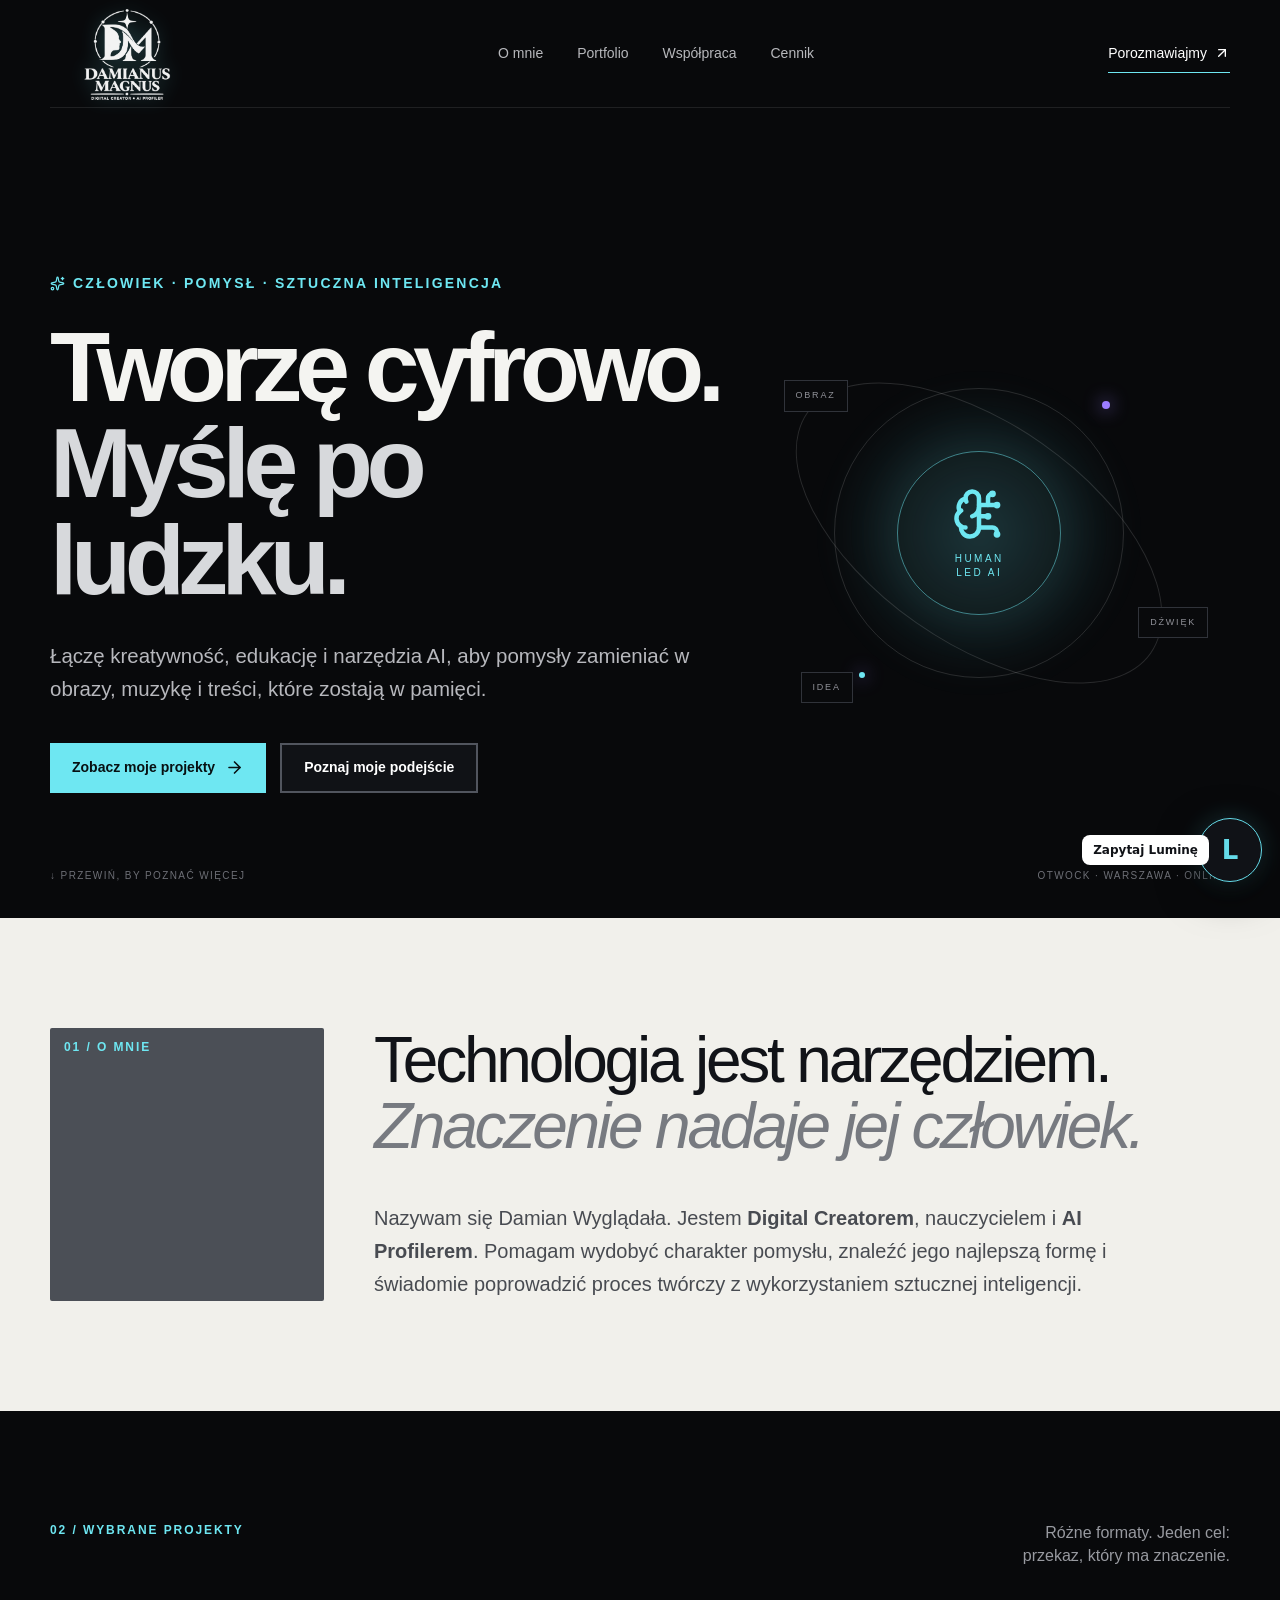
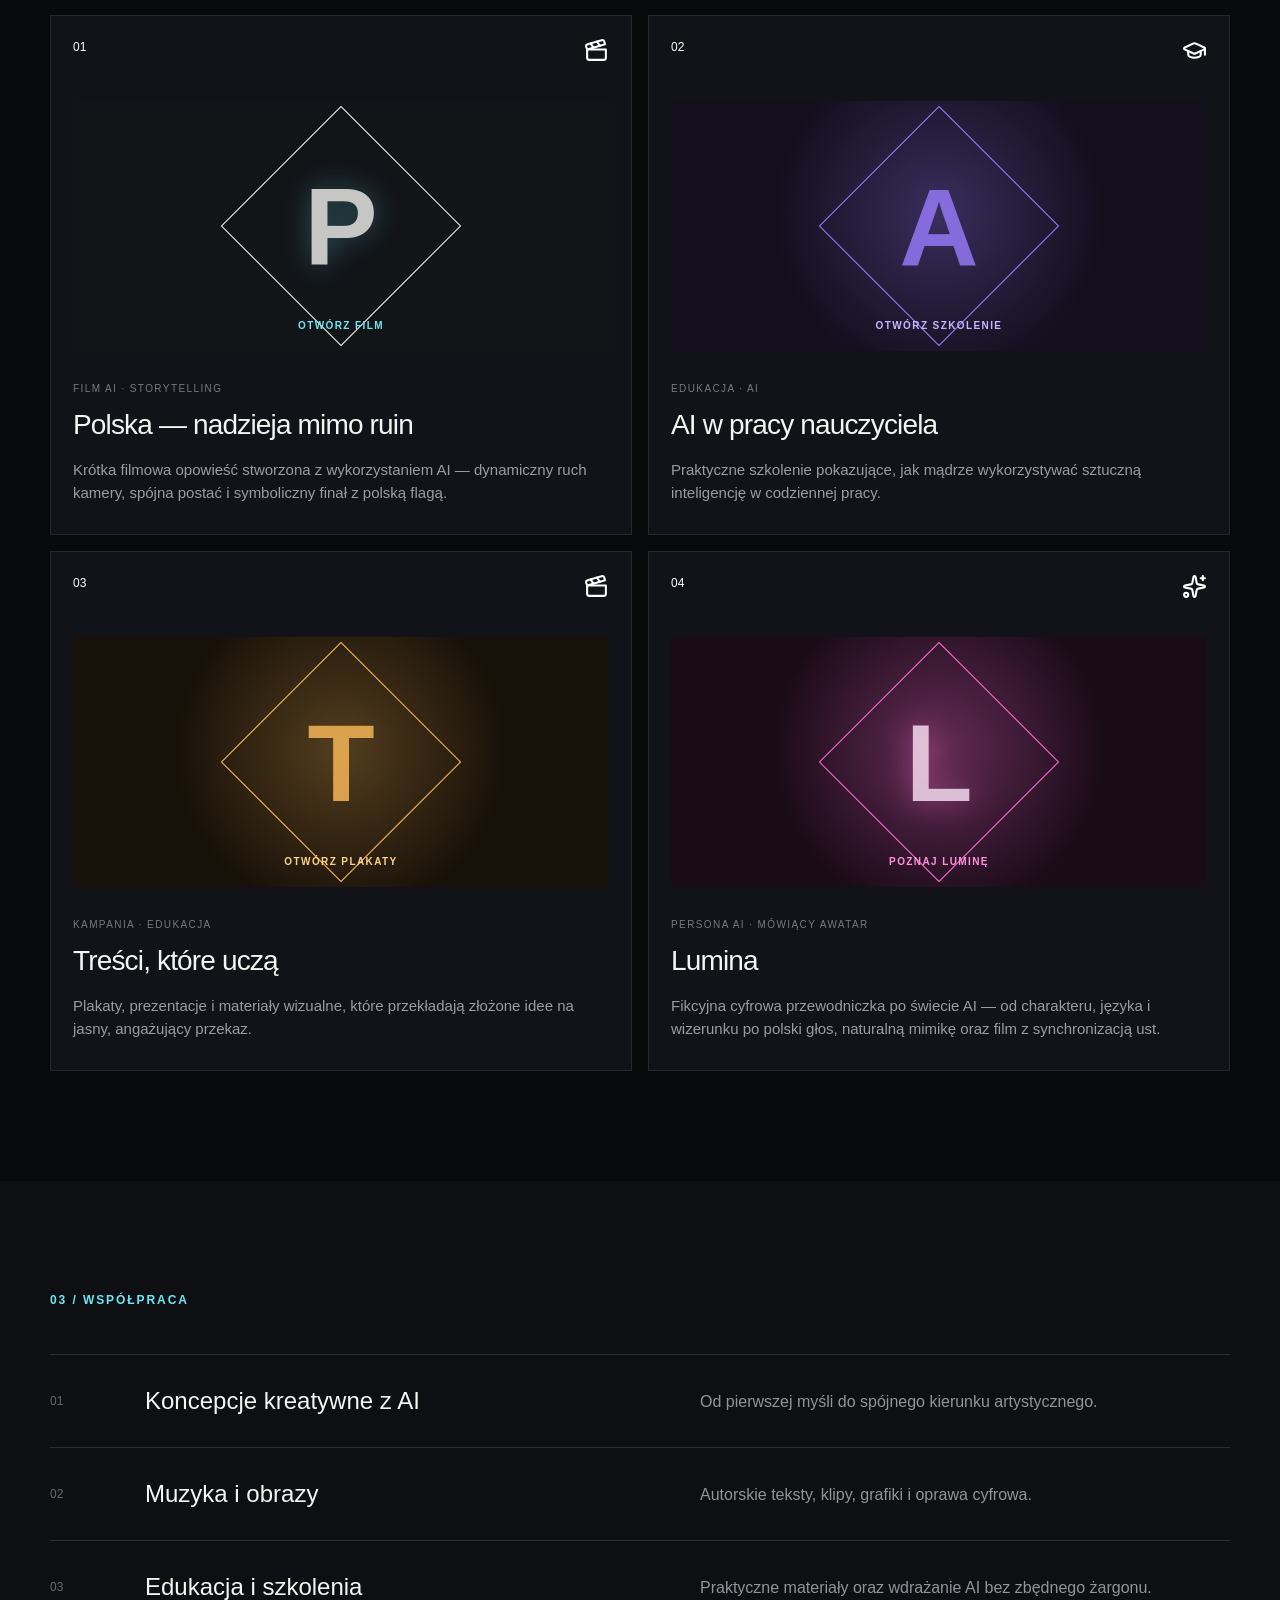
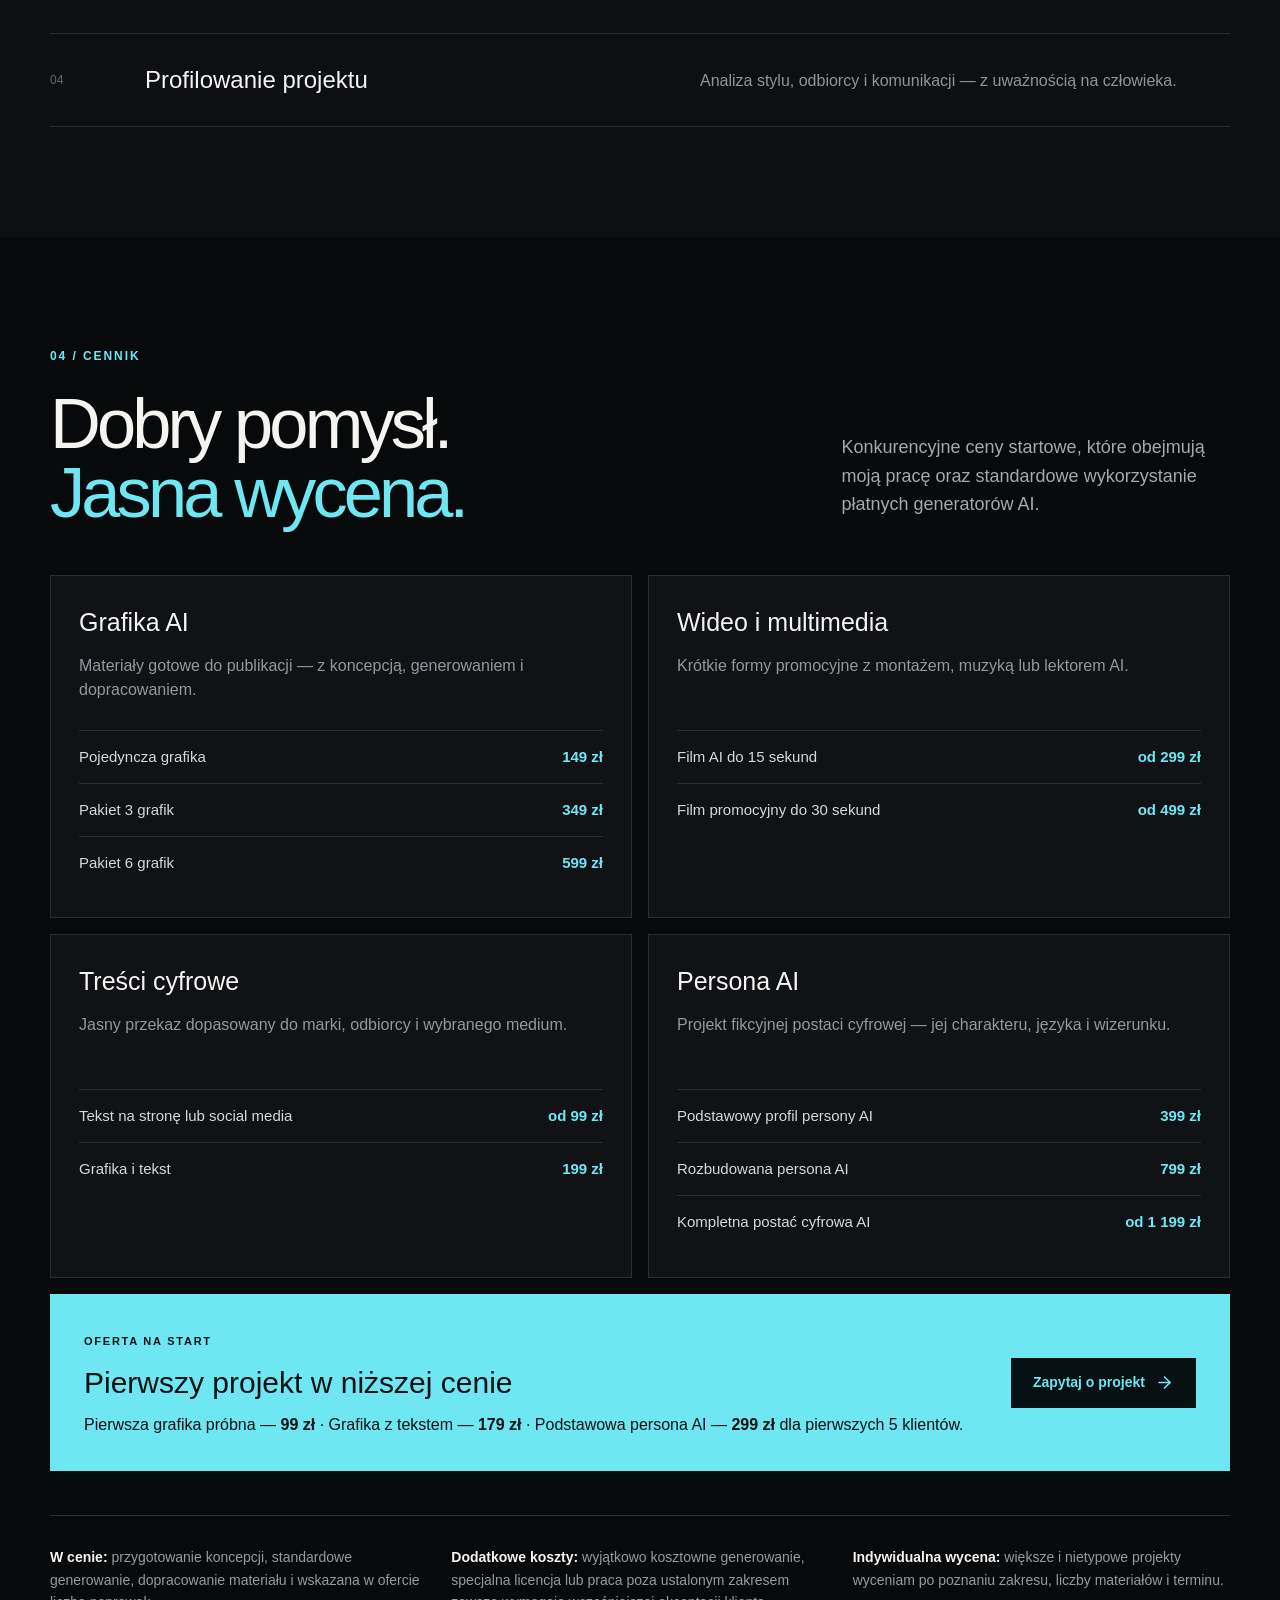
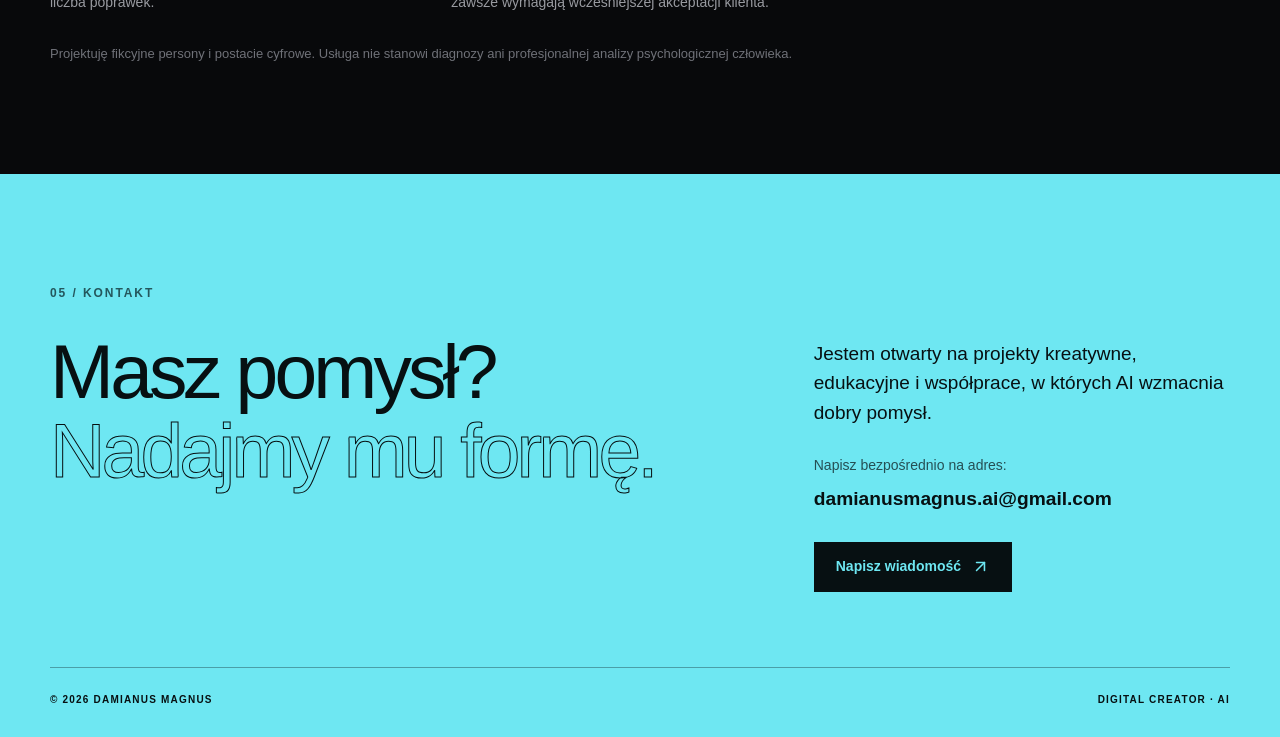
==== commit 15759db7: "Add free Lumina portfolio chatbot" ====
--- a/index.html
+++ b/index.html
@@ -1 +1,17 @@
-<!DOCTYPE html><html lang="pl"><head><meta charSet="utf-8"/><meta name="viewport" content="width=device-width, initial-scale=1"/><link rel="preload" as="image" href="/damianus-magnus-logo-en.png"/><link rel="stylesheet" href="/_next/static/chunks/1y26fx2zt2smo.css" data-precedence="next"/><link rel="preload" as="script" fetchPriority="low" href="/_next/static/chunks/0-tcbu1n0h8mf.js"/><script src="/_next/static/chunks/2_9usnvuba44o.js" async=""></script><script src="/_next/static/chunks/34dbfa7afjwa-.js" async=""></script><script src="/_next/static/chunks/turbopack-38q789tpyhd8x.js" async=""></script><script src="/_next/static/chunks/0-4zpttn2a9wb.js" async=""></script><script src="/_next/static/chunks/293rtlzyexjgv.js" async=""></script><title>Damianus Magnus | Digital Creator &amp; AI</title><meta name="description" content="Damian Wyglądała — Digital Creator &amp; AI. Muzyka, obrazy, edukacja i projekty kreatywne wspierane sztuczną inteligencją."/><link rel="shortcut icon" href="/favicon.svg"/><link rel="icon" href="/favicon.svg"/><script src="/_next/static/chunks/0cz1d0mv5g_q7.js" noModule=""></script></head><body class="antialiased"><div hidden=""><!--$--><!--/$--></div><main><nav class="nav shell" aria-label="Główna nawigacja"><a class="brand" href="#start" aria-label="Damianus Magnus — strona główna"><img alt="Damianus Magnus — Digital Creator &amp; AI" width="180" height="180" decoding="async" data-nimg="1" class="brand-logo" style="color:transparent" src="/damianus-magnus-logo-en.png"/></a><div class="nav-links"><a href="#o-mnie">O mnie</a><a href="#portfolio">Portfolio</a><a href="#wspolpraca">Współpraca</a><a href="#cennik">Cennik</a></div><a class="nav-cta" href="#kontakt">Porozmawiajmy <svg xmlns="http://www.w3.org/2000/svg" width="16" height="16" viewBox="0 0 24 24" fill="none" stroke="currentColor" stroke-width="2" stroke-linecap="round" stroke-linejoin="round" class="lucide lucide-arrow-up-right" aria-hidden="true"><path d="M7 7h10v10"></path><path d="M7 17 17 7"></path></svg></a></nav><section class="hero shell" id="start"><div class="hero-copy"><div class="eyebrow"><svg xmlns="http://www.w3.org/2000/svg" width="15" height="15" viewBox="0 0 24 24" fill="none" stroke="currentColor" stroke-width="2" stroke-linecap="round" stroke-linejoin="round" class="lucide lucide-sparkles" aria-hidden="true"><path d="M11.017 2.814a1 1 0 0 1 1.966 0l1.051 5.558a2 2 0 0 0 1.594 1.594l5.558 1.051a1 1 0 0 1 0 1.966l-5.558 1.051a2 2 0 0 0-1.594 1.594l-1.051 5.558a1 1 0 0 1-1.966 0l-1.051-5.558a2 2 0 0 0-1.594-1.594l-5.558-1.051a1 1 0 0 1 0-1.966l5.558-1.051a2 2 0 0 0 1.594-1.594z"></path><path d="M20 2v4"></path><path d="M22 4h-4"></path><circle cx="4" cy="20" r="2"></circle></svg> CZŁOWIEK · POMYSŁ · SZTUCZNA INTELIGENCJA</div><h1>Tworzę cyfrowo.<br/><span>Myślę po ludzku.</span></h1><p class="lead">Łączę kreatywność, edukację i narzędzia AI, aby pomysły zamieniać w obrazy, muzykę i treści, które zostają w pamięci.</p><div class="hero-actions"><a class="button primary" href="#portfolio">Zobacz moje projekty <svg xmlns="http://www.w3.org/2000/svg" width="19" height="19" viewBox="0 0 24 24" fill="none" stroke="currentColor" stroke-width="2" stroke-linecap="round" stroke-linejoin="round" class="lucide lucide-arrow-right" aria-hidden="true"><path d="M5 12h14"></path><path d="m12 5 7 7-7 7"></path></svg></a><a class="button ghost" href="#wspolpraca">Poznaj moje podejście</a></div></div><div class="hero-art" aria-label="Kreatywność połączona ze sztuczną inteligencją"><div class="orbit orbit-a"></div><div class="orbit orbit-b"></div><div class="signal signal-one"></div><div class="signal signal-two"></div><div class="core"><svg xmlns="http://www.w3.org/2000/svg" width="54" height="54" viewBox="0 0 24 24" fill="none" stroke="currentColor" stroke-width="2" stroke-linecap="round" stroke-linejoin="round" class="lucide lucide-brain-circuit" aria-hidden="true"><path d="M12 5a3 3 0 1 0-5.997.125 4 4 0 0 0-2.526 5.77 4 4 0 0 0 .556 6.588A4 4 0 1 0 12 18Z"></path><path d="M9 13a4.5 4.5 0 0 0 3-4"></path><path d="M6.003 5.125A3 3 0 0 0 6.401 6.5"></path><path d="M3.477 10.896a4 4 0 0 1 .585-.396"></path><path d="M6 18a4 4 0 0 1-1.967-.516"></path><path d="M12 13h4"></path><path d="M12 18h6a2 2 0 0 1 2 2v1"></path><path d="M12 8h8"></path><path d="M16 8V5a2 2 0 0 1 2-2"></path><circle cx="16" cy="13" r=".5"></circle><circle cx="18" cy="3" r=".5"></circle><circle cx="20" cy="21" r=".5"></circle><circle cx="20" cy="8" r=".5"></circle></svg><span>HUMAN<br/>LED AI</span></div><span class="float-tag tag-a">OBRAZ</span><span class="float-tag tag-b">DŹWIĘK</span><span class="float-tag tag-c">IDEA</span></div><div class="hero-foot"><span>↓ PRZEWIŃ, BY POZNAĆ WIĘCEJ</span><span>OTWOCK · WARSZAWA · ONLINE</span></div></section><section class="statement" id="o-mnie"><div class="shell statement-grid"><p class="section-label">01 / O MNIE</p><div><h2>Technologia jest narzędziem.<br/><em>Znaczenie nadaje jej człowiek.</em></h2><p>Nazywam się Damian Wyglądała. Jestem <strong>Digital Creatorem</strong>, nauczycielem i <strong>AI Profilerem</strong>. Pomagam wydobyć charakter pomysłu, znaleźć jego najlepszą formę i świadomie poprowadzić proces twórczy z wykorzystaniem sztucznej inteligencji.</p></div></div></section><section class="projects shell" id="portfolio"><div class="section-head"><p class="section-label">02 / WYBRANE PROJEKTY</p><p>Różne formaty. Jeden cel:<br/>przekaz, który ma znaczenie.</p></div><div class="project-grid"><article class="project-card poland poland-film-card"><div class="card-top"><span>01</span><svg xmlns="http://www.w3.org/2000/svg" width="25" height="25" viewBox="0 0 24 24" fill="none" stroke="currentColor" stroke-width="2" stroke-linecap="round" stroke-linejoin="round" class="lucide lucide-clapperboard" aria-hidden="true"><path d="m12.296 3.464 3.02 3.956"></path><path d="M20.2 6 3 11l-.9-2.4c-.3-1.1.3-2.2 1.3-2.5l13.5-4c1.1-.3 2.2.3 2.5 1.3z"></path><path d="M3 11h18v8a2 2 0 0 1-2 2H5a2 2 0 0 1-2-2z"></path><path d="m6.18 5.276 3.1 3.899"></path></svg></div><button class="visual poland-trigger" type="button" aria-label="Otwórz film Polska — nadzieja mimo ruin"><span aria-hidden="true">P</span><small>OTWÓRZ FILM</small></button><p class="project-type">FILM AI · STORYTELLING</p><h3>Polska — nadzieja mimo ruin</h3><p>Krótka filmowa opowieść stworzona z wykorzystaniem AI — dynamiczny ruch kamery, spójna postać i symboliczny finał z polską flagą.</p></article><article class="project-card violet training-card"><div class="card-top"><span>02</span><svg xmlns="http://www.w3.org/2000/svg" width="25" height="25" viewBox="0 0 24 24" fill="none" stroke="currentColor" stroke-width="2" stroke-linecap="round" stroke-linejoin="round" class="lucide lucide-graduation-cap" aria-hidden="true"><path d="M21.42 10.922a1 1 0 0 0-.019-1.838L12.83 5.18a2 2 0 0 0-1.66 0L2.6 9.08a1 1 0 0 0 0 1.832l8.57 3.908a2 2 0 0 0 1.66 0z"></path><path d="M22 10v6"></path><path d="M6 12.5V16a6 3 0 0 0 12 0v-3.5"></path></svg></div><button class="visual training-trigger" type="button" aria-label="Otwórz szkolenie AI w pracy nauczyciela"><span aria-hidden="true">A</span><small>OTWÓRZ SZKOLENIE</small></button><p class="project-type">EDUKACJA · AI</p><h3>AI w pracy nauczyciela</h3><p>Praktyczne szkolenie pokazujące, jak mądrze wykorzystywać sztuczną inteligencję w codziennej pracy.</p></article><article class="project-card amber poster-gallery-card"><div class="card-top"><span>03</span><svg xmlns="http://www.w3.org/2000/svg" width="25" height="25" viewBox="0 0 24 24" fill="none" stroke="currentColor" stroke-width="2" stroke-linecap="round" stroke-linejoin="round" class="lucide lucide-clapperboard" aria-hidden="true"><path d="m12.296 3.464 3.02 3.956"></path><path d="M20.2 6 3 11l-.9-2.4c-.3-1.1.3-2.2 1.3-2.5l13.5-4c1.1-.3 2.2.3 2.5 1.3z"></path><path d="M3 11h18v8a2 2 0 0 1-2 2H5a2 2 0 0 1-2-2z"></path><path d="m6.18 5.276 3.1 3.899"></path></svg></div><button class="visual poster-gallery-trigger" type="button" aria-label="Otwórz galerię plakatów edukacyjnych"><span aria-hidden="true">T</span><small>OTWÓRZ PLAKATY</small></button><p class="project-type">KAMPANIA · EDUKACJA</p><h3>Treści, które uczą</h3><p>Plakaty, prezentacje i materiały wizualne, które przekładają złożone idee na jasny, angażujący przekaz.</p></article><article class="project-card lumina lumina-modal-card"><div class="card-top"><span>04</span><svg xmlns="http://www.w3.org/2000/svg" width="25" height="25" viewBox="0 0 24 24" fill="none" stroke="currentColor" stroke-width="2" stroke-linecap="round" stroke-linejoin="round" class="lucide lucide-sparkles" aria-hidden="true"><path d="M11.017 2.814a1 1 0 0 1 1.966 0l1.051 5.558a2 2 0 0 0 1.594 1.594l5.558 1.051a1 1 0 0 1 0 1.966l-5.558 1.051a2 2 0 0 0-1.594 1.594l-1.051 5.558a1 1 0 0 1-1.966 0l-1.051-5.558a2 2 0 0 0-1.594-1.594l-5.558-1.051a1 1 0 0 1 0-1.966l5.558-1.051a2 2 0 0 0 1.594-1.594z"></path><path d="M20 2v4"></path><path d="M22 4h-4"></path><circle cx="4" cy="20" r="2"></circle></svg></div><button class="visual lumina-trigger" type="button" aria-label="Otwórz film z Luminą"><span aria-hidden="true">L</span><small>POZNAJ LUMINĘ</small></button><p class="project-type">PERSONA AI · MÓWIĄCY AWATAR</p><h3>Lumina</h3><p>Fikcyjna cyfrowa przewodniczka po świecie AI — od charakteru, języka i wizerunku po polski głos, naturalną mimikę oraz film z synchronizacją ust.</p></article></div></section><section class="services" id="wspolpraca"><div class="shell"><p class="section-label">03 / WSPÓŁPRACA</p><div class="service-row"><span>01</span><h3>Koncepcje kreatywne z AI</h3><p>Od pierwszej myśli do spójnego kierunku artystycznego.</p></div><div class="service-row"><span>02</span><h3>Muzyka i obrazy</h3><p>Autorskie teksty, klipy, grafiki i oprawa cyfrowa.</p></div><div class="service-row"><span>03</span><h3>Edukacja i szkolenia</h3><p>Praktyczne materiały oraz wdrażanie AI bez zbędnego żargonu.</p></div><div class="service-row"><span>04</span><h3>Profilowanie projektu</h3><p>Analiza stylu, odbiorcy i komunikacji — z uważnością na człowieka.</p></div></div></section><section class="pricing shell" id="cennik"><div class="pricing-head"><div><p class="section-label">04 / CENNIK</p><h2>Dobry pomysł.<br/><span>Jasna wycena.</span></h2></div><p>Konkurencyjne ceny startowe, które obejmują moją pracę oraz standardowe wykorzystanie płatnych generatorów AI.</p></div><div class="pricing-grid"><article class="price-card"><h3>Grafika AI</h3><p>Materiały gotowe do publikacji — z koncepcją, generowaniem i dopracowaniem.</p><div><div class="price-row"><span>Pojedyncza grafika</span><strong>149 zł</strong></div><div class="price-row"><span>Pakiet 3 grafik</span><strong>349 zł</strong></div><div class="price-row"><span>Pakiet 6 grafik</span><strong>599 zł</strong></div></div></article><article class="price-card"><h3>Wideo i multimedia</h3><p>Krótkie formy promocyjne z montażem, muzyką lub lektorem AI.</p><div><div class="price-row"><span>Film AI do 15 sekund</span><strong>od 299 zł</strong></div><div class="price-row"><span>Film promocyjny do 30 sekund</span><strong>od 499 zł</strong></div></div></article><article class="price-card"><h3>Treści cyfrowe</h3><p>Jasny przekaz dopasowany do marki, odbiorcy i wybranego medium.</p><div><div class="price-row"><span>Tekst na stronę lub social media</span><strong>od 99 zł</strong></div><div class="price-row"><span>Grafika i tekst</span><strong>199 zł</strong></div></div></article><article class="price-card"><h3>Persona AI</h3><p>Projekt fikcyjnej postaci cyfrowej — jej charakteru, języka i wizerunku.</p><div><div class="price-row"><span>Podstawowy profil persony AI</span><strong>399 zł</strong></div><div class="price-row"><span>Rozbudowana persona AI</span><strong>799 zł</strong></div><div class="price-row"><span>Kompletna postać cyfrowa AI</span><strong>od 1 199 zł</strong></div></div></article></div><div class="starter-offer"><div><span class="offer-kicker">OFERTA NA START</span><h3>Pierwszy projekt w niższej cenie</h3><p>Pierwsza grafika próbna — <strong>99 zł</strong> · Grafika z tekstem — <strong>179 zł</strong> · Podstawowa persona AI — <strong>299 zł</strong> dla pierwszych 5 klientów.</p></div><a class="button primary" href="#kontakt">Zapytaj o projekt <svg xmlns="http://www.w3.org/2000/svg" width="19" height="19" viewBox="0 0 24 24" fill="none" stroke="currentColor" stroke-width="2" stroke-linecap="round" stroke-linejoin="round" class="lucide lucide-arrow-right" aria-hidden="true"><path d="M5 12h14"></path><path d="m12 5 7 7-7 7"></path></svg></a></div><div class="pricing-notes"><p><strong>W cenie:</strong> przygotowanie koncepcji, standardowe generowanie, dopracowanie materiału i wskazana w ofercie liczba poprawek.</p><p><strong>Dodatkowe koszty:</strong> wyjątkowo kosztowne generowanie, specjalna licencja lub praca poza ustalonym zakresem zawsze wymagają wcześniejszej akceptacji klienta.</p><p><strong>Indywidualna wycena:</strong> większe i nietypowe projekty wyceniam po poznaniu zakresu, liczby materiałów i terminu.</p></div><p class="pricing-disclaimer">Projektuję fikcyjne persony i postacie cyfrowe. Usługa nie stanowi diagnozy ani profesjonalnej analizy psychologicznej człowieka.</p></section><footer id="kontakt"><div class="shell footer-grid"><div><p class="section-label">05 / KONTAKT</p><h2>Masz pomysł?<br/><span>Nadajmy mu formę.</span></h2></div><div class="contact-box"><p>Jestem otwarty na projekty kreatywne, edukacyjne i współprace, w których AI wzmacnia dobry pomysł.</p><p class="contact-note">Napisz bezpośrednio na adres:</p><a class="contact-email" href="mailto:damianusmagnus.ai@gmail.com">damianusmagnus.ai@gmail.com</a><a class="button primary" href="mailto:damianusmagnus.ai@gmail.com?subject=Zapytanie%20o%20wsp%C3%B3%C5%82prac%C4%99">Napisz wiadomość <svg xmlns="http://www.w3.org/2000/svg" width="19" height="19" viewBox="0 0 24 24" fill="none" stroke="currentColor" stroke-width="2" stroke-linecap="round" stroke-linejoin="round" class="lucide lucide-arrow-up-right" aria-hidden="true"><path d="M7 7h10v10"></path><path d="M7 17 17 7"></path></svg></a></div></div><div class="shell copyright"><span>© 2026 DAMIANUS MAGNUS</span><span>DIGITAL CREATOR · AI</span></div></footer></main><!--$--><!--/$--><script src="/_next/static/chunks/0-tcbu1n0h8mf.js" id="_R_" async=""></script><script>(self.__next_f=self.__next_f||[]).push([0])</script><script>self.__next_f.push([1,"1:\"$Sreact.fragment\"\n2:I[96726,[\"/_next/static/chunks/0-4zpttn2a9wb.js\"],\"default\"]\n3:I[15914,[\"/_next/static/chunks/0-4zpttn2a9wb.js\"],\"default\"]\n4:I[12007,[\"/_next/static/chunks/0-4zpttn2a9wb.js\",\"/_next/static/chunks/293rtlzyexjgv.js\"],\"Image\"]\n5:I[53382,[\"/_next/static/chunks/0-4zpttn2a9wb.js\",\"/_next/static/chunks/293rtlzyexjgv.js\"],\"default\"]\n13:I[47276,[\"/_next/static/chunks/0-4zpttn2a9wb.js\"],\"default\",1]\n:HL[\"/_next/static/chunks/1y26fx2zt2smo.css\",\"style\"]\n0:{\"P\":null,\"c\":[\"\",\"\"],\"q\":\"\",\"i\":false,\"f\":[[[\"\",{\"children\":[\"__PAGE__\",{},\"$undefined\",\"$undefined\",4608]},\"$undefined\",\"$undefined\",4624],[[\"$\",\"$1\",\"c\",{\"children\":[[[\"$\",\"link\",\"0\",{\"rel\":\"stylesheet\",\"href\":\"/_next/static/chunks/1y26fx2zt2smo.css\",\"precedence\":\"next\",\"crossOrigin\":\"$undefined\",\"nonce\":\"$undefined\"}],[\"$\",\"script\",\"script-0\",{\"src\":\"/_next/static/chunks/0-4zpttn2a9wb.js\",\"async\":true,\"nonce\":\"$undefined\"}]],[\"$\",\"html\",null,{\"lang\":\"pl\",\"children\":[\"$\",\"body\",null,{\"className\":\"antialiased\",\"children\":[\"$\",\"$L2\",null,{\"parallelRouterKey\":\"children\",\"error\":\"$undefined\",\"errorStyles\":\"$undefined\",\"errorScripts\":\"$undefined\",\"template\":[\"$\",\"$L3\",null,{}],\"templateStyles\":\"$undefined\",\"templateScripts\":\"$undefined\",\"notFound\":[[[\"$\",\"title\",null,{\"children\":\"404: This page could not be found.\"}],[\"$\",\"div\",null,{\"style\":{\"fontFamily\":\"system-ui,\\\"Segoe UI\\\",Roboto,Helvetica,Arial,sans-serif,\\\"Apple Color Emoji\\\",\\\"Segoe UI Emoji\\\"\",\"height\":\"100vh\",\"textAlign\":\"center\",\"display\":\"flex\",\"flexDirection\":\"column\",\"alignItems\":\"center\",\"justifyContent\":\"center\"},\"children\":[\"$\",\"div\",null,{\"children\":[[\"$\",\"style\",null,{\"dangerouslySetInnerHTML\":{\"__html\":\"body{color:#000;background:#fff;margin:0}.next-error-h1{border-right:1px solid rgba(0,0,0,.3)}@media (prefers-color-scheme:dark){body{color:#fff;background:#000}.next-error-h1{border-right:1px solid rgba(255,255,255,.3)}}\"}}],[\"$\",\"h1\",null,{\"className\":\"next-error-h1\",\"style\":{\"display\":\"inline-block\",\"margin\":\"0 20px 0 0\",\"padding\":\"0 23px 0 0\",\"fontSize\":24,\"fontWeight\":500,\"verticalAlign\":\"top\",\"lineHeight\":\"49px\"},\"children\":404}],[\"$\",\"div\",null,{\"style\":{\"display\":\"inline-block\"},\"children\":[\"$\",\"h2\",null,{\"style\":{\"fontSize\":14,\"fontWeight\":400,\"lineHeight\":\"49px\",\"margin\":0},\"children\":\"This page could not be found.\"}]}]]}]}]],[]],\"forbidden\":\"$undefined\",\"unauthorized\":\"$undefined\"}]}]}]]}],{\"children\":[[\"$\",\"$1\",\"c\",{\"children\":[[\"$\",\"main\",null,{\"children\":[[\"$\",\"nav\",null,{\"className\":\"nav shell\",\"aria-label\":\"Główna nawigacja\",\"children\":[[\"$\",\"a\",null,{\"className\":\"brand\",\"href\":\"#start\",\"aria-label\":\"Damianus Magnus — strona główna\",\"children\":[\"$\",\"$L4\",null,{\"className\":\"brand-logo\",\"src\":\"/damianus-magnus-logo-en.png\",\"alt\":\"Damianus Magnus — Digital Creator \u0026 AI\",\"width\":180,\"height\":180,\"priority\":true}]}],[\"$\",\"div\",null,{\"className\":\"nav-links\",\"children\":[[\"$\",\"a\",null,{\"href\":\"#o-mnie\",\"children\":\"O mnie\"}],[\"$\",\"a\",null,{\"href\":\"#portfolio\",\"children\":\"Portfolio\"}],[\"$\",\"a\",null,{\"href\":\"#wspolpraca\",\"children\":\"Współpraca\"}],[\"$\",\"a\",null,{\"href\":\"#cennik\",\"children\":\"Cennik\"}]]}],[\"$\",\"a\",null,{\"className\":\"nav-cta\",\"href\":\"#kontakt\",\"children\":[\"Porozmawiajmy \",[\"$\",\"$L5\",null,{\"ref\":\"$undefined\",\"iconNode\":[[\"path\",{\"d\":\"M7 7h10v10\",\"key\":\"1tivn9\"}],[\"path\",{\"d\":\"M7 17 17 7\",\"key\":\"1vkiza\"}]],\"className\":\"lucide-arrow-up-right\",\"size\":16}]]}]]}],[\"$\",\"section\",null,{\"className\":\"hero shell\",\"id\":\"start\",\"children\":[[\"$\",\"div\",null,{\"className\":\"hero-copy\",\"children\":[[\"$\",\"div\",null,{\"className\":\"eyebrow\",\"children\":[[\"$\",\"$L5\",null,{\"ref\":\"$undefined\",\"iconNode\":[[\"path\",{\"d\":\"M11.017 2.814a1 1 0 0 1 1.966 0l1.051 5.558a2 2 0 0 0 1.594 1.594l5.558 1.051a1 1 0 0 1 0 1.966l-5.558 1.051a2 2 0 0 0-1.594 1.594l-1.051 5.558a1 1 0 0 1-1.966 0l-1.051-5.558a2 2 0 0 0-1.594-1.594l-5.558-1.051a1 1 0 0 1 0-1.966l5.558-1.051a2 2 0 0 0 1.594-1.594z\",\"key\":\"1s2grr\"}],[\"path\",{\"d\":\"M20 2v4\",\"key\":\"1rf3ol\"}],[\"path\",{\"d\":\"M22 4h-4\",\"key\":\"gwowj6\"}],[\"circle\",{\"cx\":\"4\",\"cy\":\"20\",\"r\":\"2\",\"key\":\"6kqj1y\"}]],\"className\":\"lucide-sparkles\",\"size\":15}],\" CZŁOWIEK · POMYSŁ · SZTUCZNA INTELIGENCJA\"]}],[\"$\",\"h1\",null,{\"children\":[\"Tworzę cyfrowo.\",[\"$\",\"br\",null,{}],[\"$\",\"span\",null,{\"children\":\"Myślę po ludzku.\"}]]}],[\"$\",\"p\",null,{\"className\":\"lead\",\"children\":\"Łączę kreatywność, edukację i narzędzia AI, aby pomysły zamieniać w obrazy, muzykę i treści, które zostają w pamięci.\"}],[\"$\",\"div\",null,{\"className\":\"hero-actions\",\"children\":[[\"$\",\"a\",null,{\"className\":\"button primary\",\"href\":\"#portfolio\",\"children\":[\"Zobacz moje projekty \",[\"$\",\"$L5\",null,{\"ref\":\"$undefined\",\"iconNode\":[[\"path\",{\"d\":\"M5 12h14\",\"key\":\"1ays0h\"}],[\"path\",{\"d\":\"m12 5 7 7-7 7\",\"key\":\"xquz4c\"}]],\"className\":\"lucide-arrow-right\",\"size\":19}]]}],[\"$\",\"a\",null,{\"className\":\"button ghost\",\"href\":\"#wspolpraca\",\"children\":\"Poznaj moje podejście\"}]]}]]}],[\"$\",\"div\",null,{\"className\":\"hero-art\",\"aria-label\":\"Kreatywność połączona ze sztuczną inteligencją\",\"children\":[[\"$\",\"div\",null,{\"className\":\"orbit orbit-a\"}],[\"$\",\"div\",null,{\"className\":\"orbit orbit-b\"}],[\"$\",\"div\",null,{\"className\":\"signal signal-one\"}],[\"$\",\"div\",null,{\"className\":\"signal signal-two\"}],[\"$\",\"div\",null,{\"className\":\"core\",\"children\":[[\"$\",\"$L5\",null,{\"ref\":\"$undefined\",\"iconNode\":[[\"path\",{\"d\":\"M12 5a3 3 0 1 0-5.997.125 4 4 0 0 0-2.526 5.77 4 4 0 0 0 .556 6.588A4 4 0 1 0 12 18Z\",\"key\":\"l5xja\"}],[\"path\",{\"d\":\"M9 13a4.5 4.5 0 0 0 3-4\",\"key\":\"10igwf\"}],[\"path\",{\"d\":\"M6.003 5.125A3 3 0 0 0 6.401 6.5\",\"key\":\"105sqy\"}],[\"path\",{\"d\":\"M3.477 10.896a4 4 0 0 1 .585-.396\",\"key\":\"ql3yin\"}],[\"path\",{\"d\":\"M6 18a4 4 0 0 1-1.967-.516\",\"key\":\"2e4loj\"}],[\"path\",{\"d\":\"M12 13h4\",\"key\":\"1ku699\"}],[\"path\",{\"d\":\"M12 18h6a2 2 0 0 1 2 2v1\",\"key\":\"105ag5\"}],[\"path\",{\"d\":\"M12 8h8\",\"key\":\"1lhi5i\"}],[\"path\",{\"d\":\"M16 8V5a2 2 0 0 1 2-2\",\"key\":\"u6izg6\"}],[\"circle\",{\"cx\":\"16\",\"cy\":\"13\",\"r\":\".5\",\"key\":\"ry7gng\"}],[\"circle\",{\"cx\":\"18\",\"cy\":\"3\",\"r\":\".5\",\"key\":\"1aiba7\"}],[\"circle\",{\"cx\":\"20\",\"cy\":\"21\",\"r\":\".5\",\"key\":\"yhc1fs\"}],[\"circle\",{\"cx\":\"20\",\"cy\":\"8\",\"r\":\".5\",\"key\":\"1e43v0\"}]],\"className\":\"lucide-brain-circuit\",\"size\":54}],\"$L6\"]}],\"$L7\",\"$L8\",\"$L9\"]}],\"$La\"]}],\"$Lb\",\"$Lc\",\"$Ld\",\"$Le\",\"$Lf\"]}],[\"$L10\"],\"$L11\"]}],{},null,false,null]},null,false,null],\"$L12\",false]],\"m\":\"$undefined\",\"G\":[\"$13\",[\"$L14\"]],\"S\":true,\"h\":null,\"r\":\"$undefined\",\"s\":\"$undefined\",\"a\":\"$undefined\",\"l\":\"$undefined\",\"p\":\"$undefined\",\"d\":\"$undefined\",\"b\":\"QSBd6uk6fhMNOCzESPxW_\"}\n15:I[23837,[\"/_next/static/chunks/0-4zpttn2a9wb.js\",\"/_next/static/chunks/293rtlzyexjgv.js\"],\"default\"]\n16:I[88061,[\"/_next/static/chunks/0-4zpttn2a9wb.js\",\"/_next/static/chunks/293rtlzyexjgv.js\"],\"default\"]\n17:I[29272,[\"/_next/static/chunks/0-4zpttn2a9wb.js\",\"/_next/static/chunks/293rtlzyexjgv.js\"],\"default\"]\n18:I[21245,[\"/_next/static/chunks/0-4zpttn2a9wb.js\",\"/_next/static/chunks/293rtlzyexjgv.js\"],\"default\"]\n1a:I[52800,[\"/_next/static/chunks/0-4zpttn2a9wb.js\"],\"OutletBoundary\"]\n1b:\"$Sreact.suspense\"\n1d:I[52800,[\"/_next/static/chunks/0-4zpttn2a9wb.js\"],\"ViewportBoundary\"]\n1f:I[52800,[\"/_next/static/chunks/0-4zpttn2a9wb.js\"],\"MetadataBoundary\"]\n6:[\"$\",\"span\",null,{\"children\":[\"HUMAN\",[\"$\",\"br\",null,{}],\"LED AI\"]}]\n7:[\"$\",\"span\",null,{\"className\":\"float-tag tag-a\",\"children\":\"OBRAZ\"}]\n8:[\"$\",\"span\",null,{\"className\":\"float-tag tag-b\",\"children\":\"DŹWIĘK\"}]\n9:[\"$\",\"span\",null,{\"className\":\"float-tag tag-c\",\"children\":\"IDEA\"}]\na:[\"$\",\"div\",null,{\"className\":\"hero-foot\",\"children\":[[\"$\",\"span\",null,{\"children\":\"↓ PRZEWIŃ, BY POZNAĆ WIĘCEJ\"}],[\"$\",\"span\",null,{\"children\":\"OTWOCK · WARSZAWA · ONLINE\"}]]}]\nb:[\"$\",\"section\",null,{\"className\":\"statement\",\"id\":\"o-mnie\",\"children\":[\"$\",\"div\",null,{\"className\":\"shell statement-grid\",\"children\":[[\"$\",\"p\",null,{\"className\":\"section-label\",\"children\":\"01 / O MNIE\"}],[\"$\",\"div\",null,{\"children\":[[\"$\",\"h2\",null,{\"children\":[\"Technologia jest narzędziem.\",[\"$\",\"br\",null,{}],[\"$\",\"em\",null,{\"children\":\"Znaczenie nadaje jej człowiek.\"}]]}],[\"$\",\"p\",null,{\"children\":[\"Nazywam się Damian Wyglądała. Jestem \",[\"$\",\"strong\",null,{\"children\":\"Digital Creatorem\"}],\", nauczycielem i \",[\"$\",\"strong\",null,{\"children\":\"AI Profilerem\"}],\". Pomagam wydobyć charakter pomysłu, znaleźć jego najlepszą formę i świadomie poprowadzić proces twórczy z wykorzystaniem sztucznej inteligencji.\"]}]]}]]}]}]\nc:[\"$\",\"section\",null,{\"className\":\"projects shell\",\"id\":\"portfolio\",\"children\":[[\"$\",\"div\",null,{\"className\":\"section-head\",\"children\":[[\"$\",\"p\",null,{\"className\":\"section-label\",\"children\":\"02 / WYBRANE PROJEKTY\"}],[\"$\",\"p\",null,{\"children\":[\"Różne formaty. Jeden cel:\",[\"$\",\"br\",null,{}],\"przekaz, który ma znaczenie.\"]}]]}],[\"$\",\"div\",null,{\"className\":\"project-grid\",\"children\":[[\"$\",\"$L15\",\"Polska — nadzieja mimo ruin\",{}],[\"$\",\"$L16\",\"AI w pracy nauczyciela\",{}],[\"$\",\"$L17\",\"Treści, które uczą\",{}],[\"$\",\"$L18\",\"Lumina\",{}]]}]]}]\nd:[\"$\",\"section\",null,{\"className\":\"services\",\"id\":\"wspolpraca\",\"children\":[\"$\",\"div\",null,{\"className\":\"shell\",\"children\":[[\"$\",\"p\",null,{\"className\":\"section-label\",\"children\":\"03 / WSPÓŁPRACA\"}],[\"$\",\"div\",null,{\"className\":\"service-row\",\"children\":[[\"$\",\"span\",null,{\"children\":\"01\"}],[\"$\",\"h3\",null,{\"children\":\"Koncepcje kreatywne z AI\"}],[\"$\",\"p\",null,{\"children\":\"Od pierwszej myśli do spójnego kierunku artystycznego.\"}]]}],[\"$\",\"div\",null,{\"className\":\"service-row\",\"children\":[[\"$\",\"span\",null,{\"children\":\"02\"}],[\"$\",\"h3\",null,{\"children\":\"Muzyka i obrazy\"}],[\"$\",\"p\",null,{\"children\":\"Autorskie teksty, klipy, grafiki i oprawa cyfrowa.\"}]]}],[\"$\",\"div\",null,{\"className\":\"service-row\",\"children\":[[\"$\",\"span\",null,{\"children\":\"03\"}],[\"$\",\"h3\",null,{\"children\":\"Edukacja i szkolenia\"}],[\"$\",\"p\",null,{\"children\":\"Praktyczne materiały oraz wdrażanie AI bez zbędnego żargonu.\"}]]}],[\"$\",\"div\",null,{\"className\":\"service-row\",\"children\":[[\"$\",\"span\",null,{\"children\":\"04\"}],[\"$\",\"h3\",null,{\"children\":\"Profilowanie projektu\"}],[\"$\",\"p\",null,{\"children\":\"Analiza stylu, odbiorcy i komunikacji — z uważnością na człowieka.\"}]]}]]}]}]\ne:[\"$\",\"section\",null,{\"className\":\"pricing shell\",\"id\":\"cennik\",\"children\":[[\"$\",\"div\",null,{\"className\":\"pricing-head\",\"children\":[[\"$\",\"div\",null,{\"children\":[[\"$\",\"p\",null,{\"className\":\"section-label\",\"children\":\"04 / CENNIK\"}],[\"$\",\"h2\",null,{\"children\":[\"Dobry pomysł.\",[\"$\",\"br\",null,{}],[\"$\",\"span\",null,{\"children\":\"Jasna wycena.\"}]]}]]}],[\"$\",\"p\",null,{\"children\":\"Konkurencyjne ceny startowe, które obejmują moją pracę oraz standardowe wykorzystanie płatnych generatorów AI.\"}]]}],[\"$\",\"div\",null,{\"className\":\"pricing-grid\",\"children\":[[\"$\",\"article\",\"Grafika AI\",{\"className\":\"price-card\",\"children\":[[\"$\",\"h3\",null,{\"children\":\"Grafika AI\"}],[\"$\",\"p\",null,{\"children\":\"Materiały gotowe do publikacji — z koncepcją, generowaniem i dopracowaniem.\"}],[\"$\",\"div\",null,{\"children\":[[\"$\",\"div\",\"Pojedyncza grafika\",{\"className\":\"price-row\",\"children\":[[\"$\",\"span\",null,{\"children\":\"Pojedyncza grafika\"}],[\"$\",\"strong\",null,{\"children\":\"149 zł\"}]]}],[\"$\",\"div\",\"Pakiet 3 grafik\",{\"className\":\"price-row\",\"children\":[[\"$\",\"span\",null,{\"children\":\"Pakiet 3 grafik\"}],[\"$\",\"strong\",null,{\"children\":\"349 zł\"}]]}],[\"$\",\"div\",\"Pakiet 6 grafik\",{\"className\":\"price-row\",\"children\":[[\"$\",\"span\",null,{\"children\":\"Pakiet 6 grafik\"}],[\"$\",\"strong\",null,{\"children\":\"599 zł\"}]]}]]}]]}],[\"$\",\"article\",\"Wideo i multimedia\",{\"className\":\"price-card\",\"children\":[[\"$\",\"h3\",null,{\"children\":\"Wideo i multimedia\"}],[\"$\",\"p\",null,{\"children\":\"Krótkie formy promocyjne z montażem, muzyką lub lektorem AI.\"}],[\"$\",\"div\",null,{\"children\":[[\"$\",\"div\",\"Film AI do 15 sekund\",{\"className\":\"price-row\",\"children\":[[\"$\",\"span\",null,{\"children\":\"Film AI do 15 sekund\"}],[\"$\",\"strong\",null,{\"children\":\"od 299 zł\"}]]}],[\"$\",\"div\",\"Film promocyjny do 30 sekund\",{\"className\":\"price-row\",\"children\":[[\"$\",\"span\",null,{\"children\":\"Film promocyjny do 30 sekund\"}],[\"$\",\"strong\",null,{\"children\":\"od 499 zł\"}]]}]]}]]}],[\"$\",\"article\",\"Treści cyfrowe\",{\"className\":\"price-card\",\"children\":[[\"$\",\"h3\",null,{\"children\":\"Treści cyfrowe\"}],[\"$\",\"p\",null,{\"children\":\"Jasny przekaz dopasowany do marki, odbiorcy i wybranego medium.\"}],[\"$\",\"div\",null,{\"children\":[[\"$\",\"div\",\"Tekst na stronę lub social media\",{\"className\":\"price-row\",\"children\":[[\"$\",\"span\",null,{\"children\":\"Tekst na stronę lub social media\"}],[\"$\",\"strong\",null,{\"children\":\"od 99 zł\"}]]}],[\"$\",\"div\",\"Grafika i tekst\",{\"className\":\"price-row\",\"children\":[[\"$\",\"span\",null,{\"children\":\"Grafika i tekst\"}],[\"$\",\"strong\",null,{\"children\":\"199 zł\"}]]}]]}]]}],[\"$\",\"article\",\"Persona AI\",{\"className\":\"price-card\",\"children\":[[\"$\",\"h3\",null,{\"children\":\"Persona AI\"}],[\"$\",\"p\",null,{\"children\":\"Projekt fikcyjnej postaci cyfrowej — jej charakteru, języka i wizerunku.\"}],[\"$\",\"div\",null,{\"children\":[[\"$\",\"div\",\"Podstawowy profil persony AI\",{\"className\":\"price-row\",\"children\":[[\"$\",\"span\",null,{\"children\":\"Podstawowy profil persony AI\"}],[\"$\",\"strong\",null,{\"children\":\"399 zł\"}]]}],[\"$\",\"div\",\"Rozbudowana persona AI\",{\"className\":\"price-row\",\"children\":[[\"$\",\"span\",null,{\"children\":\"Rozbudowana persona AI\"}],[\"$\",\"strong\",null,{\"children\":\"799 zł\"}]]}],[\"$\",\"div\",\"Kompletna postać cyfrowa AI\",{\"className\":\"price-row\",\"children\":[[\"$\",\"span\",null,{\"children\":\"Kompletna postać cyfrowa AI\"}],[\"$\",\"strong\",null,{\"children\":\"od 1 199 zł\"}]]}]]}]]}]]}],[\"$\",\"div\",null,{\"className\":\"starter-offer\",\"children\":[[\"$\",\"div\",null,{\"children\":[[\"$\",\"span\",null,{\"className\":\"offer-kicker\",\"children\":\"OFERTA NA START\"}],[\"$\",\"h3\",null,{\"children\":\"Pierwszy projekt w niższej cenie\"}],[\"$\",\"p\",null,{\"children\":[\"Pierwsza grafika próbna — \",[\"$\",\"strong\",null,{\"children\":\"99 zł\"}],\" · Grafika z tekstem — \",[\"$\",\"strong\",null,{\"children\":\"179 zł\"}],\" · Podstawowa persona AI — \",[\"$\",\"strong\",null,{\"children\":\"299 zł\"}],\" dla pierwszych 5 klientów.\"]}]]}],[\"$\",\"a\",null,{\"className\":\"button primary\",\"href\":\"#kontakt\",\"children\":[\"Zapytaj o projekt \",[\"$\",\"$L5\",null,{\"ref\":\"$undefined\",\"iconNode\":\"$0:f:0:1:1:children:0:props:children:0:props:children:1:props:children:0:props:children:3:props:children:0:props:children:1:props:iconNode\",\"className\":\"lucide-arrow-right\",\"size\":19}]]}]]}],[\"$\",\"div\",null,{\"className\":\"pricing-notes\",\"children\":[[\"$\",\"p\",null,{\"children\":[[\"$\",\"strong\",null,{\"children\":\"W cenie:\"}],\" przygotowanie koncepcji, standardowe generowanie, dopracowanie materiału i wskazana w ofercie liczba poprawek.\"]}],[\"$\",\"p\",null,{\"children\":[[\"$\",\"strong\",null,{\"children\":\"Dodatkowe koszty:\"}],\" wyjątkowo kosztowne generowanie, specjalna licencja lub praca poza ustalonym zakresem zawsze wymagają wcześniejszej akceptacji klienta.\"]}],[\"$\",\"p\",null,{\"children\":[[\"$\",\"strong\",null,{\"children\":\"Indywidualna wycena:\"}],\" większe i nietypowe projekty wyceniam po poznaniu zakresu, liczby materiałów i terminu.\"]}]]}],\"$L19\"]}]\nf:[\"$\",\"footer\",null,{\"id\":\"kontakt\",\"children\":[[\"$\",\"div\",null,{\"className\":\"shell footer-grid\",\"children\":[[\"$\",\"div\",null,{\"children\":[[\"$\",\"p\",null,{\"className\":\"section-label\",\"children\":\"05 / KONTAKT\"}],[\"$\",\"h2\",null,{\"children\":[\"Masz pomysł?\",[\"$\",\"br\",null,{}],[\"$\",\"span\",null,{\"children\":\"Nadajmy mu formę.\"}]]}]]}],[\"$\",\"div\",null,{\"className\":\"contact-box\",\"children\":[[\"$\",\"p\",null,{\"children\":\"Jestem otwarty na projekty kreatywne, edukacyjne i współprace, w których AI wzmacnia dobry pomysł.\"}],[\"$\",\"p\",null,{\"className\":\"contact-note\",\"children\":\"Napisz bezpośrednio na adres:\"}],[\"$\",\"a\",null,{\"className\":\"contact-email\",\"href\":\"mailto:damianusmagnus.ai@gmail.com\",\"children\":\"damianusmagnus.ai@gmail.com\"}],[\"$\",\"a\",null,{\"className\":\"button primary\",\"href\":\"mailto:damianusmagnus.ai@gmail.com?subject=Zapytanie%20o%20wsp%C3%B3%C5%82prac%C4%99\",\"children\":[\"Napisz wiadomość \",[\"$\",\"$L5\",null,{\"ref\":\"$undefined\",\"iconNode\":\"$0:f:0:1:1:children:0:props:children:0:props:children:0:props:children:2:props:children:1:props:iconNode\",\"className\":\"lucide-arrow-up-right\",\"size\":19}]]}]]}]]}],[\"$\",\"div\",null,{\"className\":\"shell copyright\",\"children\":[[\"$\",\"span\",null,{\"children\":\"© 2026 DAMIANUS MAGNUS\"}],[\"$\",\"span\",null,{\"children\":\"DIGITAL CREATOR · AI\"}]]}]]}]\n10:[\"$\",\"script\",\"script-0\",{\"src\":\"/_next/static/chunks/293rtlzyexjgv.js\",\"async\":true,\"nonce\":\"$undefined\"}]\n11:[\"$\",\"$L1a\",null,{\"children\":[\"$\",\"$1b\",null,{\"name\":\"Next.MetadataOutlet\",\"children\":\"$@1c\"}]}]\n12:[\"$\",\"$1\",\"h\",{\"children\":[null,[\"$\",\"$L1d\",null,{\"children\":\"$L1e\"}],[\"$\",\"div\",null,{\"hidden\":true,\"children\":[\"$\",\"$L1f\",null,{\"children\":[\"$\",\"$1b\",null,{\"name\":\"Next.Metadata\",\"children\":\"$L20\"}]}]}],null]}]\n14:[\"$\",\"link\",\"0\",{\"rel\":\"stylesheet\",\"href\":\"/_next/static/chunks/1y26fx2zt2smo.css\",\"precedence\":\"next\",\"crossOrigin\":\"$undefined\",\"nonce\":\"$undefined\"}]\n19:[\"$\",\"p\",null,{\"className\":\"pricing-disclaimer\",\"children\":\"Projektuję fikcyjne persony i postacie cyfrowe. Usługa nie stanowi diagnozy ani profesjonalnej analizy psychologicznej człowieka.\"}]\n1e:[[\"$\",\"meta\",\"0\",{\"charSet\":\"utf-8\"}],[\"$\",\"meta\",\"1\",{\"name\":\"viewport\",\"content\":\"width=device-width, initial-scale=1\"}]]\n21:I[85743,[\"/_next/static/chunks/0-4zpttn2a9wb.js\"],\"IconMark\"]\n1c:null\n20:[[\"$\",\"title\",\"0\",{\"children\":\"Damianus Magnus | Digital Creator \u0026 AI\"}],[\"$\",\"meta\",\"1\",{\"name\":\"description\",\"content\":\"Damian Wyglądała — Digital Creator \u0026 AI. Muzyka, obrazy, edukacja i projekty kreatywne wspierane sztuczną inteligencją.\"}],[\"$\",\"link\",\"2\",{\"rel\":\"shortcut icon\",\"href\":\"/favicon.svg\"}],[\"$\",\"link\",\"3\",{\"rel\":\"icon\",\"href\":\"/favicon.svg\"}],[\"$\",\"$L21\",\"4\",{}]]\n"])</script></body></html>+<!DOCTYPE html><html lang="pl"><head><meta charSet="utf-8"/><meta name="viewport" content="width=device-width, initial-scale=1"/><link rel="preload" as="image" href="/damianus-magnus-logo-en.png"/><link rel="stylesheet" href="/_next/static/chunks/1y26fx2zt2smo.css" data-precedence="next"/><link rel="preload" as="script" fetchPriority="low" href="/_next/static/chunks/0-tcbu1n0h8mf.js"/><script src="/_next/static/chunks/2_9usnvuba44o.js" async=""></script><script src="/_next/static/chunks/34dbfa7afjwa-.js" async=""></script><script src="/_next/static/chunks/turbopack-38q789tpyhd8x.js" async=""></script><script src="/_next/static/chunks/0-4zpttn2a9wb.js" async=""></script><script src="/_next/static/chunks/293rtlzyexjgv.js" async=""></script><title>Damianus Magnus | Digital Creator &amp; AI</title><meta name="description" content="Damian Wyglądała — grafika AI, filmy, awatary i szkolenia AI dla nauczycieli. Poznaj portfolio Damianus Magnus i ofertę współpracy. Otwock, Warszawa i online."/><link rel="shortcut icon" href="/favicon.svg"/><link rel="icon" href="/favicon.svg"/><script src="/_next/static/chunks/0cz1d0mv5g_q7.js" noModule=""></script>
+<link rel="canonical" href="https://damianusmagnus.github.io/"/>
+<meta name="robots" content="index, follow, max-image-preview:large"/>
+<meta property="og:type" content="website"/>
+<meta property="og:locale" content="pl_PL"/>
+<meta property="og:site_name" content="Damianus Magnus"/>
+<meta property="og:title" content="Damianus Magnus | Grafika, wideo i szkolenia AI"/>
+<meta property="og:description" content="Damian Wyglądała — grafika AI, filmy, awatary i szkolenia AI dla nauczycieli. Poznaj portfolio Damianus Magnus i ofertę współpracy. Otwock, Warszawa i online."/>
+<meta property="og:url" content="https://damianusmagnus.github.io/"/>
+<meta property="og:image" content="https://damianusmagnus.github.io/lumina-video-poster.jpg"/>
+<meta property="og:image:alt" content="Lumina — cyfrowa przewodniczka po świecie AI, projekt Damianus Magnus"/>
+<meta name="twitter:card" content="summary_large_image"/>
+<meta name="twitter:title" content="Damianus Magnus | Grafika, wideo i szkolenia AI"/>
+<meta name="twitter:description" content="Damian Wyglądała — grafika AI, filmy, awatary i szkolenia AI dla nauczycieli. Poznaj portfolio Damianus Magnus i ofertę współpracy. Otwock, Warszawa i online."/>
+<meta name="twitter:image" content="https://damianusmagnus.github.io/lumina-video-poster.jpg"/>
+<script type="application/ld+json">{"@context": "https://schema.org", "@graph": [{"@type": "Person", "@id": "https://damianusmagnus.github.io/#autor", "name": "Damian Wyglądała", "alternateName": "Damianus Magnus", "url": "https://damianusmagnus.github.io/", "jobTitle": "Digital Creator i nauczyciel"}, {"@type": "WebSite", "@id": "https://damianusmagnus.github.io/#website", "url": "https://damianusmagnus.github.io/", "name": "Damianus Magnus", "alternateName": "Damianus Magnus | Digital Creator & AI", "inLanguage": "pl-PL", "publisher": {"@id": "https://damianusmagnus.github.io/#autor"}}, {"@type": "WebPage", "@id": "https://damianusmagnus.github.io/#webpage", "url": "https://damianusmagnus.github.io/", "name": "Damianus Magnus | Digital Creator & AI", "description": "Damian Wyglądała — grafika AI, filmy, awatary i szkolenia AI dla nauczycieli. Poznaj portfolio Damianus Magnus i ofertę współpracy. Otwock, Warszawa i online.", "inLanguage": "pl-PL", "isPartOf": {"@id": "https://damianusmagnus.github.io/#website"}, "about": {"@id": "https://damianusmagnus.github.io/#autor"}}]}</script>
+<link rel="stylesheet" href="/lumina-chat.css?v=1"/></head><body class="antialiased"><div hidden=""><!--$--><!--/$--></div><main><nav class="nav shell" aria-label="Główna nawigacja"><a class="brand" href="#start" aria-label="Damianus Magnus — strona główna"><img alt="Damianus Magnus — Digital Creator &amp; AI" width="180" height="180" decoding="async" data-nimg="1" class="brand-logo" style="color:transparent" src="/damianus-magnus-logo-en.png"/></a><div class="nav-links"><a href="#o-mnie">O mnie</a><a href="#portfolio">Portfolio</a><a href="#wspolpraca">Współpraca</a><a href="#cennik">Cennik</a></div><a class="nav-cta" href="#kontakt">Porozmawiajmy <svg xmlns="http://www.w3.org/2000/svg" width="16" height="16" viewBox="0 0 24 24" fill="none" stroke="currentColor" stroke-width="2" stroke-linecap="round" stroke-linejoin="round" class="lucide lucide-arrow-up-right" aria-hidden="true"><path d="M7 7h10v10"></path><path d="M7 17 17 7"></path></svg></a></nav><section class="hero shell" id="start"><div class="hero-copy"><div class="eyebrow"><svg xmlns="http://www.w3.org/2000/svg" width="15" height="15" viewBox="0 0 24 24" fill="none" stroke="currentColor" stroke-width="2" stroke-linecap="round" stroke-linejoin="round" class="lucide lucide-sparkles" aria-hidden="true"><path d="M11.017 2.814a1 1 0 0 1 1.966 0l1.051 5.558a2 2 0 0 0 1.594 1.594l5.558 1.051a1 1 0 0 1 0 1.966l-5.558 1.051a2 2 0 0 0-1.594 1.594l-1.051 5.558a1 1 0 0 1-1.966 0l-1.051-5.558a2 2 0 0 0-1.594-1.594l-5.558-1.051a1 1 0 0 1 0-1.966l5.558-1.051a2 2 0 0 0 1.594-1.594z"></path><path d="M20 2v4"></path><path d="M22 4h-4"></path><circle cx="4" cy="20" r="2"></circle></svg> CZŁOWIEK · POMYSŁ · SZTUCZNA INTELIGENCJA</div><h1>Tworzę cyfrowo.<br/><span>Myślę po ludzku.</span></h1><p class="lead">Łączę kreatywność, edukację i narzędzia AI, aby pomysły zamieniać w obrazy, muzykę i treści, które zostają w pamięci.</p><div class="hero-actions"><a class="button primary" href="#portfolio">Zobacz moje projekty <svg xmlns="http://www.w3.org/2000/svg" width="19" height="19" viewBox="0 0 24 24" fill="none" stroke="currentColor" stroke-width="2" stroke-linecap="round" stroke-linejoin="round" class="lucide lucide-arrow-right" aria-hidden="true"><path d="M5 12h14"></path><path d="m12 5 7 7-7 7"></path></svg></a><a class="button ghost" href="#wspolpraca">Poznaj moje podejście</a></div></div><div class="hero-art" aria-label="Kreatywność połączona ze sztuczną inteligencją"><div class="orbit orbit-a"></div><div class="orbit orbit-b"></div><div class="signal signal-one"></div><div class="signal signal-two"></div><div class="core"><svg xmlns="http://www.w3.org/2000/svg" width="54" height="54" viewBox="0 0 24 24" fill="none" stroke="currentColor" stroke-width="2" stroke-linecap="round" stroke-linejoin="round" class="lucide lucide-brain-circuit" aria-hidden="true"><path d="M12 5a3 3 0 1 0-5.997.125 4 4 0 0 0-2.526 5.77 4 4 0 0 0 .556 6.588A4 4 0 1 0 12 18Z"></path><path d="M9 13a4.5 4.5 0 0 0 3-4"></path><path d="M6.003 5.125A3 3 0 0 0 6.401 6.5"></path><path d="M3.477 10.896a4 4 0 0 1 .585-.396"></path><path d="M6 18a4 4 0 0 1-1.967-.516"></path><path d="M12 13h4"></path><path d="M12 18h6a2 2 0 0 1 2 2v1"></path><path d="M12 8h8"></path><path d="M16 8V5a2 2 0 0 1 2-2"></path><circle cx="16" cy="13" r=".5"></circle><circle cx="18" cy="3" r=".5"></circle><circle cx="20" cy="21" r=".5"></circle><circle cx="20" cy="8" r=".5"></circle></svg><span>HUMAN<br/>LED AI</span></div><span class="float-tag tag-a">OBRAZ</span><span class="float-tag tag-b">DŹWIĘK</span><span class="float-tag tag-c">IDEA</span></div><div class="hero-foot"><span>↓ PRZEWIŃ, BY POZNAĆ WIĘCEJ</span><span>OTWOCK · WARSZAWA · ONLINE</span></div></section><section class="statement" id="o-mnie"><div class="shell statement-grid"><p class="section-label">01 / O MNIE</p><div><h2>Technologia jest narzędziem.<br/><em>Znaczenie nadaje jej człowiek.</em></h2><p>Nazywam się Damian Wyglądała. Jestem <strong>Digital Creatorem</strong>, nauczycielem i <strong>AI Profilerem</strong>. Pomagam wydobyć charakter pomysłu, znaleźć jego najlepszą formę i świadomie poprowadzić proces twórczy z wykorzystaniem sztucznej inteligencji.</p></div></div></section><section class="projects shell" id="portfolio"><div class="section-head"><p class="section-label">02 / WYBRANE PROJEKTY</p><p>Różne formaty. Jeden cel:<br/>przekaz, który ma znaczenie.</p></div><div class="project-grid"><article class="project-card poland poland-film-card"><div class="card-top"><span>01</span><svg xmlns="http://www.w3.org/2000/svg" width="25" height="25" viewBox="0 0 24 24" fill="none" stroke="currentColor" stroke-width="2" stroke-linecap="round" stroke-linejoin="round" class="lucide lucide-clapperboard" aria-hidden="true"><path d="m12.296 3.464 3.02 3.956"></path><path d="M20.2 6 3 11l-.9-2.4c-.3-1.1.3-2.2 1.3-2.5l13.5-4c1.1-.3 2.2.3 2.5 1.3z"></path><path d="M3 11h18v8a2 2 0 0 1-2 2H5a2 2 0 0 1-2-2z"></path><path d="m6.18 5.276 3.1 3.899"></path></svg></div><button class="visual poland-trigger" type="button" aria-label="Otwórz film Polska — nadzieja mimo ruin"><span aria-hidden="true">P</span><small>OTWÓRZ FILM</small></button><p class="project-type">FILM AI · STORYTELLING</p><h3>Polska — nadzieja mimo ruin</h3><p>Krótka filmowa opowieść stworzona z wykorzystaniem AI — dynamiczny ruch kamery, spójna postać i symboliczny finał z polską flagą.</p></article><article class="project-card violet training-card"><div class="card-top"><span>02</span><svg xmlns="http://www.w3.org/2000/svg" width="25" height="25" viewBox="0 0 24 24" fill="none" stroke="currentColor" stroke-width="2" stroke-linecap="round" stroke-linejoin="round" class="lucide lucide-graduation-cap" aria-hidden="true"><path d="M21.42 10.922a1 1 0 0 0-.019-1.838L12.83 5.18a2 2 0 0 0-1.66 0L2.6 9.08a1 1 0 0 0 0 1.832l8.57 3.908a2 2 0 0 0 1.66 0z"></path><path d="M22 10v6"></path><path d="M6 12.5V16a6 3 0 0 0 12 0v-3.5"></path></svg></div><button class="visual training-trigger" type="button" aria-label="Otwórz szkolenie AI w pracy nauczyciela"><span aria-hidden="true">A</span><small>OTWÓRZ SZKOLENIE</small></button><p class="project-type">EDUKACJA · AI</p><h3>AI w pracy nauczyciela</h3><p>Praktyczne szkolenie pokazujące, jak mądrze wykorzystywać sztuczną inteligencję w codziennej pracy.</p></article><article class="project-card amber poster-gallery-card"><div class="card-top"><span>03</span><svg xmlns="http://www.w3.org/2000/svg" width="25" height="25" viewBox="0 0 24 24" fill="none" stroke="currentColor" stroke-width="2" stroke-linecap="round" stroke-linejoin="round" class="lucide lucide-clapperboard" aria-hidden="true"><path d="m12.296 3.464 3.02 3.956"></path><path d="M20.2 6 3 11l-.9-2.4c-.3-1.1.3-2.2 1.3-2.5l13.5-4c1.1-.3 2.2.3 2.5 1.3z"></path><path d="M3 11h18v8a2 2 0 0 1-2 2H5a2 2 0 0 1-2-2z"></path><path d="m6.18 5.276 3.1 3.899"></path></svg></div><button class="visual poster-gallery-trigger" type="button" aria-label="Otwórz galerię plakatów edukacyjnych"><span aria-hidden="true">T</span><small>OTWÓRZ PLAKATY</small></button><p class="project-type">KAMPANIA · EDUKACJA</p><h3>Treści, które uczą</h3><p>Plakaty, prezentacje i materiały wizualne, które przekładają złożone idee na jasny, angażujący przekaz.</p></article><article class="project-card lumina lumina-modal-card"><div class="card-top"><span>04</span><svg xmlns="http://www.w3.org/2000/svg" width="25" height="25" viewBox="0 0 24 24" fill="none" stroke="currentColor" stroke-width="2" stroke-linecap="round" stroke-linejoin="round" class="lucide lucide-sparkles" aria-hidden="true"><path d="M11.017 2.814a1 1 0 0 1 1.966 0l1.051 5.558a2 2 0 0 0 1.594 1.594l5.558 1.051a1 1 0 0 1 0 1.966l-5.558 1.051a2 2 0 0 0-1.594 1.594l-1.051 5.558a1 1 0 0 1-1.966 0l-1.051-5.558a2 2 0 0 0-1.594-1.594l-5.558-1.051a1 1 0 0 1 0-1.966l5.558-1.051a2 2 0 0 0 1.594-1.594z"></path><path d="M20 2v4"></path><path d="M22 4h-4"></path><circle cx="4" cy="20" r="2"></circle></svg></div><button class="visual lumina-trigger" type="button" aria-label="Otwórz film z Luminą"><span aria-hidden="true">L</span><small>POZNAJ LUMINĘ</small></button><p class="project-type">PERSONA AI · MÓWIĄCY AWATAR</p><h3>Lumina</h3><p>Fikcyjna cyfrowa przewodniczka po świecie AI — od charakteru, języka i wizerunku po polski głos, naturalną mimikę oraz film z synchronizacją ust.</p></article></div></section><section class="services" id="wspolpraca"><div class="shell"><p class="section-label">03 / WSPÓŁPRACA</p><div class="service-row"><span>01</span><h3>Koncepcje kreatywne z AI</h3><p>Od pierwszej myśli do spójnego kierunku artystycznego.</p></div><div class="service-row"><span>02</span><h3>Muzyka i obrazy</h3><p>Autorskie teksty, klipy, grafiki i oprawa cyfrowa.</p></div><div class="service-row"><span>03</span><h3>Edukacja i szkolenia</h3><p>Praktyczne materiały oraz wdrażanie AI bez zbędnego żargonu.</p></div><div class="service-row"><span>04</span><h3>Profilowanie projektu</h3><p>Analiza stylu, odbiorcy i komunikacji — z uważnością na człowieka.</p></div></div></section><section class="pricing shell" id="cennik"><div class="pricing-head"><div><p class="section-label">04 / CENNIK</p><h2>Dobry pomysł.<br/><span>Jasna wycena.</span></h2></div><p>Konkurencyjne ceny startowe, które obejmują moją pracę oraz standardowe wykorzystanie płatnych generatorów AI.</p></div><div class="pricing-grid"><article class="price-card"><h3>Grafika AI</h3><p>Materiały gotowe do publikacji — z koncepcją, generowaniem i dopracowaniem.</p><div><div class="price-row"><span>Pojedyncza grafika</span><strong>149 zł</strong></div><div class="price-row"><span>Pakiet 3 grafik</span><strong>349 zł</strong></div><div class="price-row"><span>Pakiet 6 grafik</span><strong>599 zł</strong></div></div></article><article class="price-card"><h3>Wideo i multimedia</h3><p>Krótkie formy promocyjne z montażem, muzyką lub lektorem AI.</p><div><div class="price-row"><span>Film AI do 15 sekund</span><strong>od 299 zł</strong></div><div class="price-row"><span>Film promocyjny do 30 sekund</span><strong>od 499 zł</strong></div></div></article><article class="price-card"><h3>Treści cyfrowe</h3><p>Jasny przekaz dopasowany do marki, odbiorcy i wybranego medium.</p><div><div class="price-row"><span>Tekst na stronę lub social media</span><strong>od 99 zł</strong></div><div class="price-row"><span>Grafika i tekst</span><strong>199 zł</strong></div></div></article><article class="price-card"><h3>Persona AI</h3><p>Projekt fikcyjnej postaci cyfrowej — jej charakteru, języka i wizerunku.</p><div><div class="price-row"><span>Podstawowy profil persony AI</span><strong>399 zł</strong></div><div class="price-row"><span>Rozbudowana persona AI</span><strong>799 zł</strong></div><div class="price-row"><span>Kompletna postać cyfrowa AI</span><strong>od 1 199 zł</strong></div></div></article></div><div class="starter-offer"><div><span class="offer-kicker">OFERTA NA START</span><h3>Pierwszy projekt w niższej cenie</h3><p>Pierwsza grafika próbna — <strong>99 zł</strong> · Grafika z tekstem — <strong>179 zł</strong> · Podstawowa persona AI — <strong>299 zł</strong> dla pierwszych 5 klientów.</p></div><a class="button primary" href="#kontakt">Zapytaj o projekt <svg xmlns="http://www.w3.org/2000/svg" width="19" height="19" viewBox="0 0 24 24" fill="none" stroke="currentColor" stroke-width="2" stroke-linecap="round" stroke-linejoin="round" class="lucide lucide-arrow-right" aria-hidden="true"><path d="M5 12h14"></path><path d="m12 5 7 7-7 7"></path></svg></a></div><div class="pricing-notes"><p><strong>W cenie:</strong> przygotowanie koncepcji, standardowe generowanie, dopracowanie materiału i wskazana w ofercie liczba poprawek.</p><p><strong>Dodatkowe koszty:</strong> wyjątkowo kosztowne generowanie, specjalna licencja lub praca poza ustalonym zakresem zawsze wymagają wcześniejszej akceptacji klienta.</p><p><strong>Indywidualna wycena:</strong> większe i nietypowe projekty wyceniam po poznaniu zakresu, liczby materiałów i terminu.</p></div><p class="pricing-disclaimer">Projektuję fikcyjne persony i postacie cyfrowe. Usługa nie stanowi diagnozy ani profesjonalnej analizy psychologicznej człowieka.</p></section><footer id="kontakt"><div class="shell footer-grid"><div><p class="section-label">05 / KONTAKT</p><h2>Masz pomysł?<br/><span>Nadajmy mu formę.</span></h2></div><div class="contact-box"><p>Jestem otwarty na projekty kreatywne, edukacyjne i współprace, w których AI wzmacnia dobry pomysł.</p><p class="contact-note">Napisz bezpośrednio na adres:</p><a class="contact-email" href="mailto:damianusmagnus.ai@gmail.com">damianusmagnus.ai@gmail.com</a><a class="button primary" href="mailto:damianusmagnus.ai@gmail.com?subject=Zapytanie%20o%20wsp%C3%B3%C5%82prac%C4%99">Napisz wiadomość <svg xmlns="http://www.w3.org/2000/svg" width="19" height="19" viewBox="0 0 24 24" fill="none" stroke="currentColor" stroke-width="2" stroke-linecap="round" stroke-linejoin="round" class="lucide lucide-arrow-up-right" aria-hidden="true"><path d="M7 7h10v10"></path><path d="M7 17 17 7"></path></svg></a></div></div><div class="shell copyright"><span>© 2026 DAMIANUS MAGNUS</span><span>DIGITAL CREATOR · AI</span></div></footer></main><!--$--><!--/$--><script src="/_next/static/chunks/0-tcbu1n0h8mf.js" id="_R_" async=""></script><script>(self.__next_f=self.__next_f||[]).push([0])</script><script>self.__next_f.push([1,"1:\"$Sreact.fragment\"\n2:I[96726,[\"/_next/static/chunks/0-4zpttn2a9wb.js\"],\"default\"]\n3:I[15914,[\"/_next/static/chunks/0-4zpttn2a9wb.js\"],\"default\"]\n4:I[12007,[\"/_next/static/chunks/0-4zpttn2a9wb.js\",\"/_next/static/chunks/293rtlzyexjgv.js\"],\"Image\"]\n5:I[53382,[\"/_next/static/chunks/0-4zpttn2a9wb.js\",\"/_next/static/chunks/293rtlzyexjgv.js\"],\"default\"]\n13:I[47276,[\"/_next/static/chunks/0-4zpttn2a9wb.js\"],\"default\",1]\n:HL[\"/_next/static/chunks/1y26fx2zt2smo.css\",\"style\"]\n0:{\"P\":null,\"c\":[\"\",\"\"],\"q\":\"\",\"i\":false,\"f\":[[[\"\",{\"children\":[\"__PAGE__\",{},\"$undefined\",\"$undefined\",4608]},\"$undefined\",\"$undefined\",4624],[[\"$\",\"$1\",\"c\",{\"children\":[[[\"$\",\"link\",\"0\",{\"rel\":\"stylesheet\",\"href\":\"/_next/static/chunks/1y26fx2zt2smo.css\",\"precedence\":\"next\",\"crossOrigin\":\"$undefined\",\"nonce\":\"$undefined\"}],[\"$\",\"script\",\"script-0\",{\"src\":\"/_next/static/chunks/0-4zpttn2a9wb.js\",\"async\":true,\"nonce\":\"$undefined\"}]],[\"$\",\"html\",null,{\"lang\":\"pl\",\"children\":[\"$\",\"body\",null,{\"className\":\"antialiased\",\"children\":[\"$\",\"$L2\",null,{\"parallelRouterKey\":\"children\",\"error\":\"$undefined\",\"errorStyles\":\"$undefined\",\"errorScripts\":\"$undefined\",\"template\":[\"$\",\"$L3\",null,{}],\"templateStyles\":\"$undefined\",\"templateScripts\":\"$undefined\",\"notFound\":[[[\"$\",\"title\",null,{\"children\":\"404: This page could not be found.\"}],[\"$\",\"div\",null,{\"style\":{\"fontFamily\":\"system-ui,\\\"Segoe UI\\\",Roboto,Helvetica,Arial,sans-serif,\\\"Apple Color Emoji\\\",\\\"Segoe UI Emoji\\\"\",\"height\":\"100vh\",\"textAlign\":\"center\",\"display\":\"flex\",\"flexDirection\":\"column\",\"alignItems\":\"center\",\"justifyContent\":\"center\"},\"children\":[\"$\",\"div\",null,{\"children\":[[\"$\",\"style\",null,{\"dangerouslySetInnerHTML\":{\"__html\":\"body{color:#000;background:#fff;margin:0}.next-error-h1{border-right:1px solid rgba(0,0,0,.3)}@media (prefers-color-scheme:dark){body{color:#fff;background:#000}.next-error-h1{border-right:1px solid rgba(255,255,255,.3)}}\"}}],[\"$\",\"h1\",null,{\"className\":\"next-error-h1\",\"style\":{\"display\":\"inline-block\",\"margin\":\"0 20px 0 0\",\"padding\":\"0 23px 0 0\",\"fontSize\":24,\"fontWeight\":500,\"verticalAlign\":\"top\",\"lineHeight\":\"49px\"},\"children\":404}],[\"$\",\"div\",null,{\"style\":{\"display\":\"inline-block\"},\"children\":[\"$\",\"h2\",null,{\"style\":{\"fontSize\":14,\"fontWeight\":400,\"lineHeight\":\"49px\",\"margin\":0},\"children\":\"This page could not be found.\"}]}]]}]}]],[]],\"forbidden\":\"$undefined\",\"unauthorized\":\"$undefined\"}]}]}]]}],{\"children\":[[\"$\",\"$1\",\"c\",{\"children\":[[\"$\",\"main\",null,{\"children\":[[\"$\",\"nav\",null,{\"className\":\"nav shell\",\"aria-label\":\"Główna nawigacja\",\"children\":[[\"$\",\"a\",null,{\"className\":\"brand\",\"href\":\"#start\",\"aria-label\":\"Damianus Magnus — strona główna\",\"children\":[\"$\",\"$L4\",null,{\"className\":\"brand-logo\",\"src\":\"/damianus-magnus-logo-en.png\",\"alt\":\"Damianus Magnus — Digital Creator \u0026 AI\",\"width\":180,\"height\":180,\"priority\":true}]}],[\"$\",\"div\",null,{\"className\":\"nav-links\",\"children\":[[\"$\",\"a\",null,{\"href\":\"#o-mnie\",\"children\":\"O mnie\"}],[\"$\",\"a\",null,{\"href\":\"#portfolio\",\"children\":\"Portfolio\"}],[\"$\",\"a\",null,{\"href\":\"#wspolpraca\",\"children\":\"Współpraca\"}],[\"$\",\"a\",null,{\"href\":\"#cennik\",\"children\":\"Cennik\"}]]}],[\"$\",\"a\",null,{\"className\":\"nav-cta\",\"href\":\"#kontakt\",\"children\":[\"Porozmawiajmy \",[\"$\",\"$L5\",null,{\"ref\":\"$undefined\",\"iconNode\":[[\"path\",{\"d\":\"M7 7h10v10\",\"key\":\"1tivn9\"}],[\"path\",{\"d\":\"M7 17 17 7\",\"key\":\"1vkiza\"}]],\"className\":\"lucide-arrow-up-right\",\"size\":16}]]}]]}],[\"$\",\"section\",null,{\"className\":\"hero shell\",\"id\":\"start\",\"children\":[[\"$\",\"div\",null,{\"className\":\"hero-copy\",\"children\":[[\"$\",\"div\",null,{\"className\":\"eyebrow\",\"children\":[[\"$\",\"$L5\",null,{\"ref\":\"$undefined\",\"iconNode\":[[\"path\",{\"d\":\"M11.017 2.814a1 1 0 0 1 1.966 0l1.051 5.558a2 2 0 0 0 1.594 1.594l5.558 1.051a1 1 0 0 1 0 1.966l-5.558 1.051a2 2 0 0 0-1.594 1.594l-1.051 5.558a1 1 0 0 1-1.966 0l-1.051-5.558a2 2 0 0 0-1.594-1.594l-5.558-1.051a1 1 0 0 1 0-1.966l5.558-1.051a2 2 0 0 0 1.594-1.594z\",\"key\":\"1s2grr\"}],[\"path\",{\"d\":\"M20 2v4\",\"key\":\"1rf3ol\"}],[\"path\",{\"d\":\"M22 4h-4\",\"key\":\"gwowj6\"}],[\"circle\",{\"cx\":\"4\",\"cy\":\"20\",\"r\":\"2\",\"key\":\"6kqj1y\"}]],\"className\":\"lucide-sparkles\",\"size\":15}],\" CZŁOWIEK · POMYSŁ · SZTUCZNA INTELIGENCJA\"]}],[\"$\",\"h1\",null,{\"children\":[\"Tworzę cyfrowo.\",[\"$\",\"br\",null,{}],[\"$\",\"span\",null,{\"children\":\"Myślę po ludzku.\"}]]}],[\"$\",\"p\",null,{\"className\":\"lead\",\"children\":\"Łączę kreatywność, edukację i narzędzia AI, aby pomysły zamieniać w obrazy, muzykę i treści, które zostają w pamięci.\"}],[\"$\",\"div\",null,{\"className\":\"hero-actions\",\"children\":[[\"$\",\"a\",null,{\"className\":\"button primary\",\"href\":\"#portfolio\",\"children\":[\"Zobacz moje projekty \",[\"$\",\"$L5\",null,{\"ref\":\"$undefined\",\"iconNode\":[[\"path\",{\"d\":\"M5 12h14\",\"key\":\"1ays0h\"}],[\"path\",{\"d\":\"m12 5 7 7-7 7\",\"key\":\"xquz4c\"}]],\"className\":\"lucide-arrow-right\",\"size\":19}]]}],[\"$\",\"a\",null,{\"className\":\"button ghost\",\"href\":\"#wspolpraca\",\"children\":\"Poznaj moje podejście\"}]]}]]}],[\"$\",\"div\",null,{\"className\":\"hero-art\",\"aria-label\":\"Kreatywność połączona ze sztuczną inteligencją\",\"children\":[[\"$\",\"div\",null,{\"className\":\"orbit orbit-a\"}],[\"$\",\"div\",null,{\"className\":\"orbit orbit-b\"}],[\"$\",\"div\",null,{\"className\":\"signal signal-one\"}],[\"$\",\"div\",null,{\"className\":\"signal signal-two\"}],[\"$\",\"div\",null,{\"className\":\"core\",\"children\":[[\"$\",\"$L5\",null,{\"ref\":\"$undefined\",\"iconNode\":[[\"path\",{\"d\":\"M12 5a3 3 0 1 0-5.997.125 4 4 0 0 0-2.526 5.77 4 4 0 0 0 .556 6.588A4 4 0 1 0 12 18Z\",\"key\":\"l5xja\"}],[\"path\",{\"d\":\"M9 13a4.5 4.5 0 0 0 3-4\",\"key\":\"10igwf\"}],[\"path\",{\"d\":\"M6.003 5.125A3 3 0 0 0 6.401 6.5\",\"key\":\"105sqy\"}],[\"path\",{\"d\":\"M3.477 10.896a4 4 0 0 1 .585-.396\",\"key\":\"ql3yin\"}],[\"path\",{\"d\":\"M6 18a4 4 0 0 1-1.967-.516\",\"key\":\"2e4loj\"}],[\"path\",{\"d\":\"M12 13h4\",\"key\":\"1ku699\"}],[\"path\",{\"d\":\"M12 18h6a2 2 0 0 1 2 2v1\",\"key\":\"105ag5\"}],[\"path\",{\"d\":\"M12 8h8\",\"key\":\"1lhi5i\"}],[\"path\",{\"d\":\"M16 8V5a2 2 0 0 1 2-2\",\"key\":\"u6izg6\"}],[\"circle\",{\"cx\":\"16\",\"cy\":\"13\",\"r\":\".5\",\"key\":\"ry7gng\"}],[\"circle\",{\"cx\":\"18\",\"cy\":\"3\",\"r\":\".5\",\"key\":\"1aiba7\"}],[\"circle\",{\"cx\":\"20\",\"cy\":\"21\",\"r\":\".5\",\"key\":\"yhc1fs\"}],[\"circle\",{\"cx\":\"20\",\"cy\":\"8\",\"r\":\".5\",\"key\":\"1e43v0\"}]],\"className\":\"lucide-brain-circuit\",\"size\":54}],\"$L6\"]}],\"$L7\",\"$L8\",\"$L9\"]}],\"$La\"]}],\"$Lb\",\"$Lc\",\"$Ld\",\"$Le\",\"$Lf\"]}],[\"$L10\"],\"$L11\"]}],{},null,false,null]},null,false,null],\"$L12\",false]],\"m\":\"$undefined\",\"G\":[\"$13\",[\"$L14\"]],\"S\":true,\"h\":null,\"r\":\"$undefined\",\"s\":\"$undefined\",\"a\":\"$undefined\",\"l\":\"$undefined\",\"p\":\"$undefined\",\"d\":\"$undefined\",\"b\":\"QSBd6uk6fhMNOCzESPxW_\"}\n15:I[23837,[\"/_next/static/chunks/0-4zpttn2a9wb.js\",\"/_next/static/chunks/293rtlzyexjgv.js\"],\"default\"]\n16:I[88061,[\"/_next/static/chunks/0-4zpttn2a9wb.js\",\"/_next/static/chunks/293rtlzyexjgv.js\"],\"default\"]\n17:I[29272,[\"/_next/static/chunks/0-4zpttn2a9wb.js\",\"/_next/static/chunks/293rtlzyexjgv.js\"],\"default\"]\n18:I[21245,[\"/_next/static/chunks/0-4zpttn2a9wb.js\",\"/_next/static/chunks/293rtlzyexjgv.js\"],\"default\"]\n1a:I[52800,[\"/_next/static/chunks/0-4zpttn2a9wb.js\"],\"OutletBoundary\"]\n1b:\"$Sreact.suspense\"\n1d:I[52800,[\"/_next/static/chunks/0-4zpttn2a9wb.js\"],\"ViewportBoundary\"]\n1f:I[52800,[\"/_next/static/chunks/0-4zpttn2a9wb.js\"],\"MetadataBoundary\"]\n6:[\"$\",\"span\",null,{\"children\":[\"HUMAN\",[\"$\",\"br\",null,{}],\"LED AI\"]}]\n7:[\"$\",\"span\",null,{\"className\":\"float-tag tag-a\",\"children\":\"OBRAZ\"}]\n8:[\"$\",\"span\",null,{\"className\":\"float-tag tag-b\",\"children\":\"DŹWIĘK\"}]\n9:[\"$\",\"span\",null,{\"className\":\"float-tag tag-c\",\"children\":\"IDEA\"}]\na:[\"$\",\"div\",null,{\"className\":\"hero-foot\",\"children\":[[\"$\",\"span\",null,{\"children\":\"↓ PRZEWIŃ, BY POZNAĆ WIĘCEJ\"}],[\"$\",\"span\",null,{\"children\":\"OTWOCK · WARSZAWA · ONLINE\"}]]}]\nb:[\"$\",\"section\",null,{\"className\":\"statement\",\"id\":\"o-mnie\",\"children\":[\"$\",\"div\",null,{\"className\":\"shell statement-grid\",\"children\":[[\"$\",\"p\",null,{\"className\":\"section-label\",\"children\":\"01 / O MNIE\"}],[\"$\",\"div\",null,{\"children\":[[\"$\",\"h2\",null,{\"children\":[\"Technologia jest narzędziem.\",[\"$\",\"br\",null,{}],[\"$\",\"em\",null,{\"children\":\"Znaczenie nadaje jej człowiek.\"}]]}],[\"$\",\"p\",null,{\"children\":[\"Nazywam się Damian Wyglądała. Jestem \",[\"$\",\"strong\",null,{\"children\":\"Digital Creatorem\"}],\", nauczycielem i \",[\"$\",\"strong\",null,{\"children\":\"AI Profilerem\"}],\". Pomagam wydobyć charakter pomysłu, znaleźć jego najlepszą formę i świadomie poprowadzić proces twórczy z wykorzystaniem sztucznej inteligencji.\"]}]]}]]}]}]\nc:[\"$\",\"section\",null,{\"className\":\"projects shell\",\"id\":\"portfolio\",\"children\":[[\"$\",\"div\",null,{\"className\":\"section-head\",\"children\":[[\"$\",\"p\",null,{\"className\":\"section-label\",\"children\":\"02 / WYBRANE PROJEKTY\"}],[\"$\",\"p\",null,{\"children\":[\"Różne formaty. Jeden cel:\",[\"$\",\"br\",null,{}],\"przekaz, który ma znaczenie.\"]}]]}],[\"$\",\"div\",null,{\"className\":\"project-grid\",\"children\":[[\"$\",\"$L15\",\"Polska — nadzieja mimo ruin\",{}],[\"$\",\"$L16\",\"AI w pracy nauczyciela\",{}],[\"$\",\"$L17\",\"Treści, które uczą\",{}],[\"$\",\"$L18\",\"Lumina\",{}]]}]]}]\nd:[\"$\",\"section\",null,{\"className\":\"services\",\"id\":\"wspolpraca\",\"children\":[\"$\",\"div\",null,{\"className\":\"shell\",\"children\":[[\"$\",\"p\",null,{\"className\":\"section-label\",\"children\":\"03 / WSPÓŁPRACA\"}],[\"$\",\"div\",null,{\"className\":\"service-row\",\"children\":[[\"$\",\"span\",null,{\"children\":\"01\"}],[\"$\",\"h3\",null,{\"children\":\"Koncepcje kreatywne z AI\"}],[\"$\",\"p\",null,{\"children\":\"Od pierwszej myśli do spójnego kierunku artystycznego.\"}]]}],[\"$\",\"div\",null,{\"className\":\"service-row\",\"children\":[[\"$\",\"span\",null,{\"children\":\"02\"}],[\"$\",\"h3\",null,{\"children\":\"Muzyka i obrazy\"}],[\"$\",\"p\",null,{\"children\":\"Autorskie teksty, klipy, grafiki i oprawa cyfrowa.\"}]]}],[\"$\",\"div\",null,{\"className\":\"service-row\",\"children\":[[\"$\",\"span\",null,{\"children\":\"03\"}],[\"$\",\"h3\",null,{\"children\":\"Edukacja i szkolenia\"}],[\"$\",\"p\",null,{\"children\":\"Praktyczne materiały oraz wdrażanie AI bez zbędnego żargonu.\"}]]}],[\"$\",\"div\",null,{\"className\":\"service-row\",\"children\":[[\"$\",\"span\",null,{\"children\":\"04\"}],[\"$\",\"h3\",null,{\"children\":\"Profilowanie projektu\"}],[\"$\",\"p\",null,{\"children\":\"Analiza stylu, odbiorcy i komunikacji — z uważnością na człowieka.\"}]]}]]}]}]\ne:[\"$\",\"section\",null,{\"className\":\"pricing shell\",\"id\":\"cennik\",\"children\":[[\"$\",\"div\",null,{\"className\":\"pricing-head\",\"children\":[[\"$\",\"div\",null,{\"children\":[[\"$\",\"p\",null,{\"className\":\"section-label\",\"children\":\"04 / CENNIK\"}],[\"$\",\"h2\",null,{\"children\":[\"Dobry pomysł.\",[\"$\",\"br\",null,{}],[\"$\",\"span\",null,{\"children\":\"Jasna wycena.\"}]]}]]}],[\"$\",\"p\",null,{\"children\":\"Konkurencyjne ceny startowe, które obejmują moją pracę oraz standardowe wykorzystanie płatnych generatorów AI.\"}]]}],[\"$\",\"div\",null,{\"className\":\"pricing-grid\",\"children\":[[\"$\",\"article\",\"Grafika AI\",{\"className\":\"price-card\",\"children\":[[\"$\",\"h3\",null,{\"children\":\"Grafika AI\"}],[\"$\",\"p\",null,{\"children\":\"Materiały gotowe do publikacji — z koncepcją, generowaniem i dopracowaniem.\"}],[\"$\",\"div\",null,{\"children\":[[\"$\",\"div\",\"Pojedyncza grafika\",{\"className\":\"price-row\",\"children\":[[\"$\",\"span\",null,{\"children\":\"Pojedyncza grafika\"}],[\"$\",\"strong\",null,{\"children\":\"149 zł\"}]]}],[\"$\",\"div\",\"Pakiet 3 grafik\",{\"className\":\"price-row\",\"children\":[[\"$\",\"span\",null,{\"children\":\"Pakiet 3 grafik\"}],[\"$\",\"strong\",null,{\"children\":\"349 zł\"}]]}],[\"$\",\"div\",\"Pakiet 6 grafik\",{\"className\":\"price-row\",\"children\":[[\"$\",\"span\",null,{\"children\":\"Pakiet 6 grafik\"}],[\"$\",\"strong\",null,{\"children\":\"599 zł\"}]]}]]}]]}],[\"$\",\"article\",\"Wideo i multimedia\",{\"className\":\"price-card\",\"children\":[[\"$\",\"h3\",null,{\"children\":\"Wideo i multimedia\"}],[\"$\",\"p\",null,{\"children\":\"Krótkie formy promocyjne z montażem, muzyką lub lektorem AI.\"}],[\"$\",\"div\",null,{\"children\":[[\"$\",\"div\",\"Film AI do 15 sekund\",{\"className\":\"price-row\",\"children\":[[\"$\",\"span\",null,{\"children\":\"Film AI do 15 sekund\"}],[\"$\",\"strong\",null,{\"children\":\"od 299 zł\"}]]}],[\"$\",\"div\",\"Film promocyjny do 30 sekund\",{\"className\":\"price-row\",\"children\":[[\"$\",\"span\",null,{\"children\":\"Film promocyjny do 30 sekund\"}],[\"$\",\"strong\",null,{\"children\":\"od 499 zł\"}]]}]]}]]}],[\"$\",\"article\",\"Treści cyfrowe\",{\"className\":\"price-card\",\"children\":[[\"$\",\"h3\",null,{\"children\":\"Treści cyfrowe\"}],[\"$\",\"p\",null,{\"children\":\"Jasny przekaz dopasowany do marki, odbiorcy i wybranego medium.\"}],[\"$\",\"div\",null,{\"children\":[[\"$\",\"div\",\"Tekst na stronę lub social media\",{\"className\":\"price-row\",\"children\":[[\"$\",\"span\",null,{\"children\":\"Tekst na stronę lub social media\"}],[\"$\",\"strong\",null,{\"children\":\"od 99 zł\"}]]}],[\"$\",\"div\",\"Grafika i tekst\",{\"className\":\"price-row\",\"children\":[[\"$\",\"span\",null,{\"children\":\"Grafika i tekst\"}],[\"$\",\"strong\",null,{\"children\":\"199 zł\"}]]}]]}]]}],[\"$\",\"article\",\"Persona AI\",{\"className\":\"price-card\",\"children\":[[\"$\",\"h3\",null,{\"children\":\"Persona AI\"}],[\"$\",\"p\",null,{\"children\":\"Projekt fikcyjnej postaci cyfrowej — jej charakteru, języka i wizerunku.\"}],[\"$\",\"div\",null,{\"children\":[[\"$\",\"div\",\"Podstawowy profil persony AI\",{\"className\":\"price-row\",\"children\":[[\"$\",\"span\",null,{\"children\":\"Podstawowy profil persony AI\"}],[\"$\",\"strong\",null,{\"children\":\"399 zł\"}]]}],[\"$\",\"div\",\"Rozbudowana persona AI\",{\"className\":\"price-row\",\"children\":[[\"$\",\"span\",null,{\"children\":\"Rozbudowana persona AI\"}],[\"$\",\"strong\",null,{\"children\":\"799 zł\"}]]}],[\"$\",\"div\",\"Kompletna postać cyfrowa AI\",{\"className\":\"price-row\",\"children\":[[\"$\",\"span\",null,{\"children\":\"Kompletna postać cyfrowa AI\"}],[\"$\",\"strong\",null,{\"children\":\"od 1 199 zł\"}]]}]]}]]}]]}],[\"$\",\"div\",null,{\"className\":\"starter-offer\",\"children\":[[\"$\",\"div\",null,{\"children\":[[\"$\",\"span\",null,{\"className\":\"offer-kicker\",\"children\":\"OFERTA NA START\"}],[\"$\",\"h3\",null,{\"children\":\"Pierwszy projekt w niższej cenie\"}],[\"$\",\"p\",null,{\"children\":[\"Pierwsza grafika próbna — \",[\"$\",\"strong\",null,{\"children\":\"99 zł\"}],\" · Grafika z tekstem — \",[\"$\",\"strong\",null,{\"children\":\"179 zł\"}],\" · Podstawowa persona AI — \",[\"$\",\"strong\",null,{\"children\":\"299 zł\"}],\" dla pierwszych 5 klientów.\"]}]]}],[\"$\",\"a\",null,{\"className\":\"button primary\",\"href\":\"#kontakt\",\"children\":[\"Zapytaj o projekt \",[\"$\",\"$L5\",null,{\"ref\":\"$undefined\",\"iconNode\":\"$0:f:0:1:1:children:0:props:children:0:props:children:1:props:children:0:props:children:3:props:children:0:props:children:1:props:iconNode\",\"className\":\"lucide-arrow-right\",\"size\":19}]]}]]}],[\"$\",\"div\",null,{\"className\":\"pricing-notes\",\"children\":[[\"$\",\"p\",null,{\"children\":[[\"$\",\"strong\",null,{\"children\":\"W cenie:\"}],\" przygotowanie koncepcji, standardowe generowanie, dopracowanie materiału i wskazana w ofercie liczba poprawek.\"]}],[\"$\",\"p\",null,{\"children\":[[\"$\",\"strong\",null,{\"children\":\"Dodatkowe koszty:\"}],\" wyjątkowo kosztowne generowanie, specjalna licencja lub praca poza ustalonym zakresem zawsze wymagają wcześniejszej akceptacji klienta.\"]}],[\"$\",\"p\",null,{\"children\":[[\"$\",\"strong\",null,{\"children\":\"Indywidualna wycena:\"}],\" większe i nietypowe projekty wyceniam po poznaniu zakresu, liczby materiałów i terminu.\"]}]]}],\"$L19\"]}]\nf:[\"$\",\"footer\",null,{\"id\":\"kontakt\",\"children\":[[\"$\",\"div\",null,{\"className\":\"shell footer-grid\",\"children\":[[\"$\",\"div\",null,{\"children\":[[\"$\",\"p\",null,{\"className\":\"section-label\",\"children\":\"05 / KONTAKT\"}],[\"$\",\"h2\",null,{\"children\":[\"Masz pomysł?\",[\"$\",\"br\",null,{}],[\"$\",\"span\",null,{\"children\":\"Nadajmy mu formę.\"}]]}]]}],[\"$\",\"div\",null,{\"className\":\"contact-box\",\"children\":[[\"$\",\"p\",null,{\"children\":\"Jestem otwarty na projekty kreatywne, edukacyjne i współprace, w których AI wzmacnia dobry pomysł.\"}],[\"$\",\"p\",null,{\"className\":\"contact-note\",\"children\":\"Napisz bezpośrednio na adres:\"}],[\"$\",\"a\",null,{\"className\":\"contact-email\",\"href\":\"mailto:damianusmagnus.ai@gmail.com\",\"children\":\"damianusmagnus.ai@gmail.com\"}],[\"$\",\"a\",null,{\"className\":\"button primary\",\"href\":\"mailto:damianusmagnus.ai@gmail.com?subject=Zapytanie%20o%20wsp%C3%B3%C5%82prac%C4%99\",\"children\":[\"Napisz wiadomość \",[\"$\",\"$L5\",null,{\"ref\":\"$undefined\",\"iconNode\":\"$0:f:0:1:1:children:0:props:children:0:props:children:0:props:children:2:props:children:1:props:iconNode\",\"className\":\"lucide-arrow-up-right\",\"size\":19}]]}]]}]]}],[\"$\",\"div\",null,{\"className\":\"shell copyright\",\"children\":[[\"$\",\"span\",null,{\"children\":\"© 2026 DAMIANUS MAGNUS\"}],[\"$\",\"span\",null,{\"children\":\"DIGITAL CREATOR · AI\"}]]}]]}]\n10:[\"$\",\"script\",\"script-0\",{\"src\":\"/_next/static/chunks/293rtlzyexjgv.js\",\"async\":true,\"nonce\":\"$undefined\"}]\n11:[\"$\",\"$L1a\",null,{\"children\":[\"$\",\"$1b\",null,{\"name\":\"Next.MetadataOutlet\",\"children\":\"$@1c\"}]}]\n12:[\"$\",\"$1\",\"h\",{\"children\":[null,[\"$\",\"$L1d\",null,{\"children\":\"$L1e\"}],[\"$\",\"div\",null,{\"hidden\":true,\"children\":[\"$\",\"$L1f\",null,{\"children\":[\"$\",\"$1b\",null,{\"name\":\"Next.Metadata\",\"children\":\"$L20\"}]}]}],null]}]\n14:[\"$\",\"link\",\"0\",{\"rel\":\"stylesheet\",\"href\":\"/_next/static/chunks/1y26fx2zt2smo.css\",\"precedence\":\"next\",\"crossOrigin\":\"$undefined\",\"nonce\":\"$undefined\"}]\n19:[\"$\",\"p\",null,{\"className\":\"pricing-disclaimer\",\"children\":\"Projektuję fikcyjne persony i postacie cyfrowe. Usługa nie stanowi diagnozy ani profesjonalnej analizy psychologicznej człowieka.\"}]\n1e:[[\"$\",\"meta\",\"0\",{\"charSet\":\"utf-8\"}],[\"$\",\"meta\",\"1\",{\"name\":\"viewport\",\"content\":\"width=device-width, initial-scale=1\"}]]\n21:I[85743,[\"/_next/static/chunks/0-4zpttn2a9wb.js\"],\"IconMark\"]\n1c:null\n20:[[\"$\",\"title\",\"0\",{\"children\":\"Damianus Magnus | Digital Creator \u0026 AI\"}],[\"$\",\"meta\",\"1\",{\"name\":\"description\",\"content\":\"Damian Wyglądała — grafika AI, filmy, awatary i szkolenia AI dla nauczycieli. Poznaj portfolio Damianus Magnus i ofertę współpracy. Otwock, Warszawa i online.\"}],[\"$\",\"link\",\"2\",{\"rel\":\"shortcut icon\",\"href\":\"/favicon.svg\"}],[\"$\",\"link\",\"3\",{\"rel\":\"icon\",\"href\":\"/favicon.svg\"}],[\"$\",\"$L21\",\"4\",{}]]\n"])</script><script src="/lumina-chat.js?v=1" defer></script></body></html>
--- a/lumina-chat.css
+++ b/lumina-chat.css
@@ -0,0 +1 @@
+:root{--lc:#65dbe9;--lb:#101217;--lp:#171a20;--ll:#343943}.lumina-launcher{position:fixed;right:18px;bottom:18px;z-index:9998;width:64px;height:64px;border:1px solid var(--lc);border-radius:50%;background:var(--lb);color:var(--lc);box-shadow:0 12px 40px #0008,0 0 24px #65dbe933;cursor:pointer;font:800 26px system-ui}.lumina-launcher:focus-visible{outline:2px solid var(--lc);outline-offset:3px}.lumina-launcher small{position:absolute;right:52px;top:16px;white-space:nowrap;background:#fff;color:#101217;padding:8px 11px;border-radius:8px;font-size:12px}.lumina-chat{position:fixed;right:18px;bottom:94px;z-index:9999;width:min(390px,calc(100vw - 24px));height:min(610px,calc(100dvh - 116px));display:none;flex-direction:column;overflow:hidden;border:1px solid var(--ll);border-radius:18px;background:var(--lb);color:#f7f8fa;box-shadow:0 24px 70px #0009;font-family:Inter,system-ui,sans-serif}.lumina-chat.open{display:flex}.lumina-head{display:flex;align-items:center;gap:12px;padding:15px 16px;border-bottom:1px solid var(--ll)}.lumina-avatar{display:grid;place-items:center;width:42px;height:42px;border:1px solid var(--lc);border-radius:50%;color:var(--lc);font-weight:800}.lumina-title{flex:1}.lumina-title strong,.lumina-title span{display:block}.lumina-title span{color:#abb0ba;font-size:12px}.lumina-close{border:0;background:none;color:#fff;font-size:28px;cursor:pointer}.lumina-messages{flex:1;overflow:auto;padding:16px}.lumina-msg{max-width:88%;margin:0 0 11px;padding:11px 13px;border-radius:14px;font-size:14px;line-height:1.5}.lumina-msg.bot{background:var(--lp);border:1px solid #292e37}.lumina-msg.user{margin-left:auto;background:var(--lc);color:#071014;font-weight:600}.lumina-msg a{color:var(--lc);font-weight:700}.lumina-quick{display:flex;gap:7px;flex-wrap:wrap;padding:0 16px 12px}.lumina-quick button{border:1px solid #3e4652;border-radius:99px;background:var(--lp);color:#eee;padding:8px 10px;cursor:pointer}.lumina-form{display:flex;gap:8px;padding:12px;border-top:1px solid var(--ll)}.lumina-input{min-width:0;flex:1;border:1px solid #3b414b;border-radius:12px;background:#0c0e12;color:#fff;padding:11px}.lumina-send{border:0;border-radius:12px;background:var(--lc);color:#071014;padding:0 14px;font-weight:800}.lumina-privacy{padding:0 12px 10px;color:#858b96;font-size:10px;text-align:center}@media(max-width:540px){.lumina-launcher{right:12px;bottom:12px}.lumina-launcher small{display:none}.lumina-chat{right:12px;bottom:86px}}
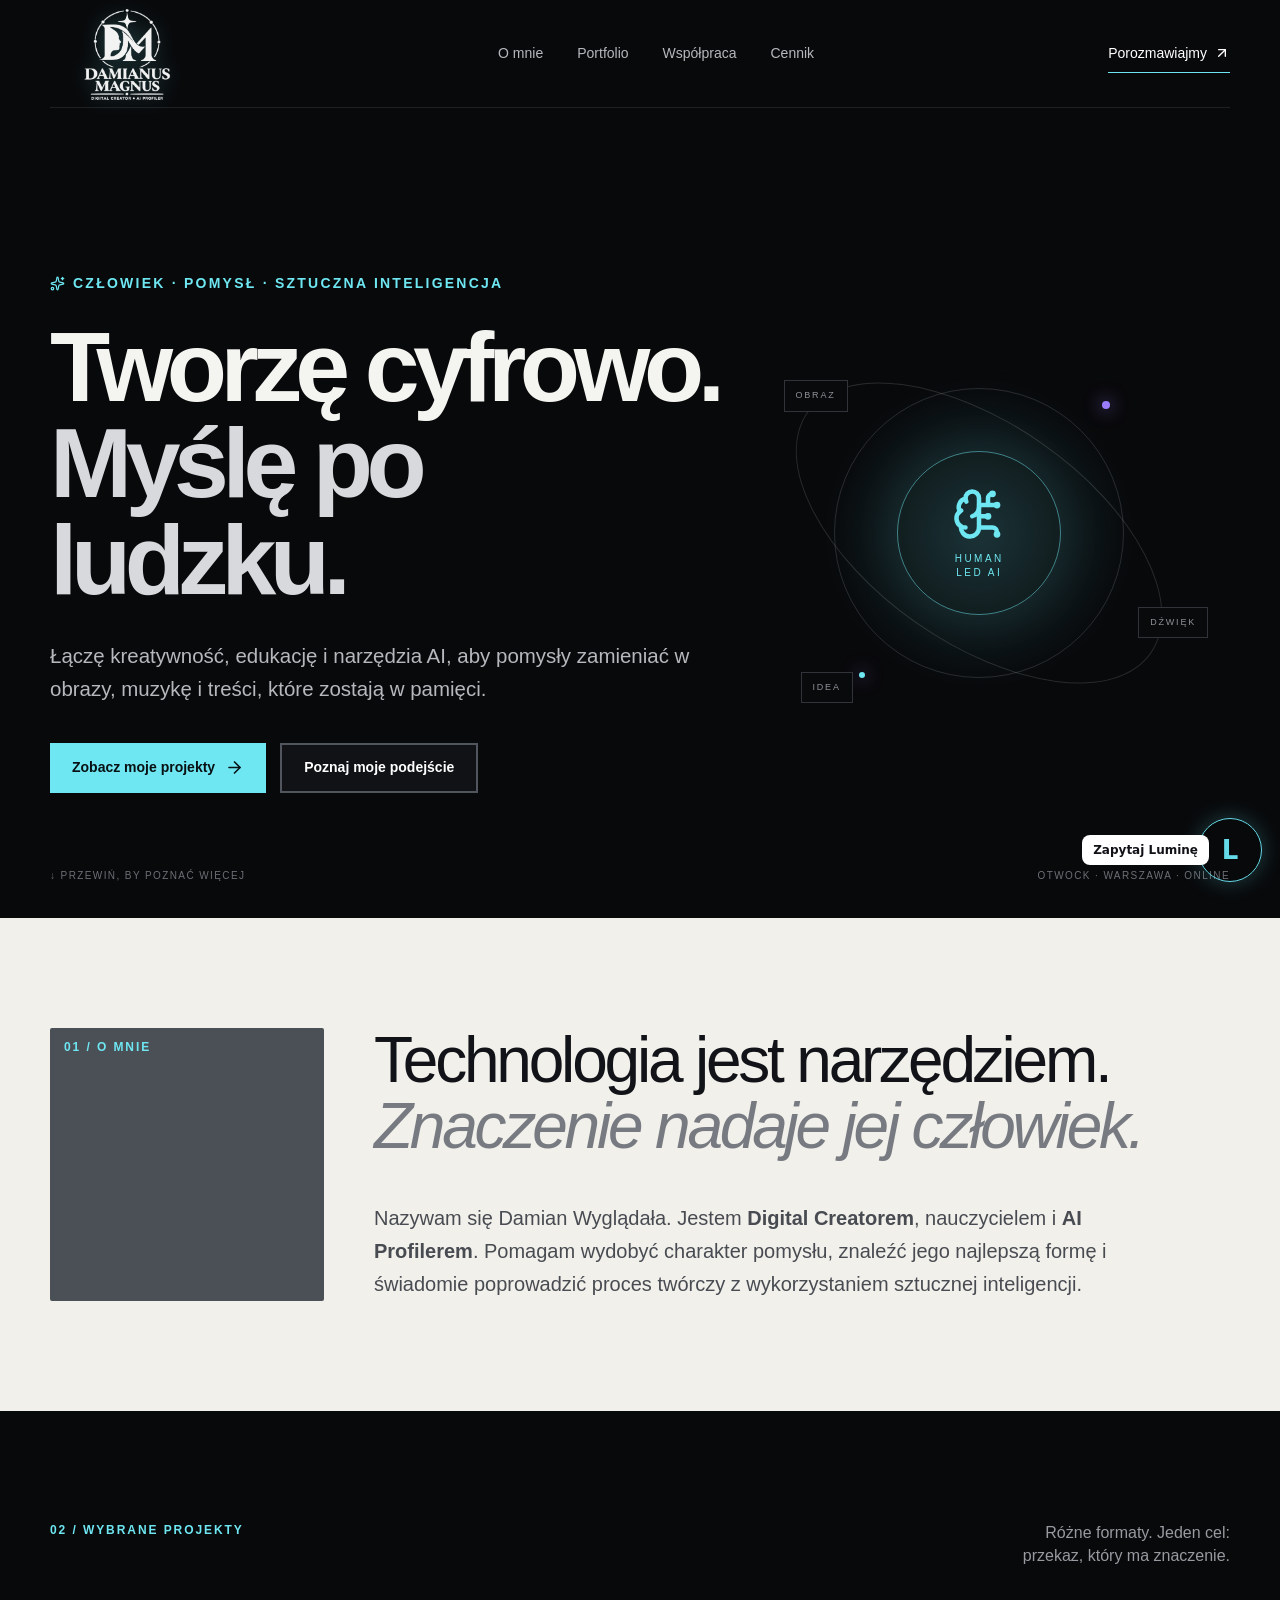
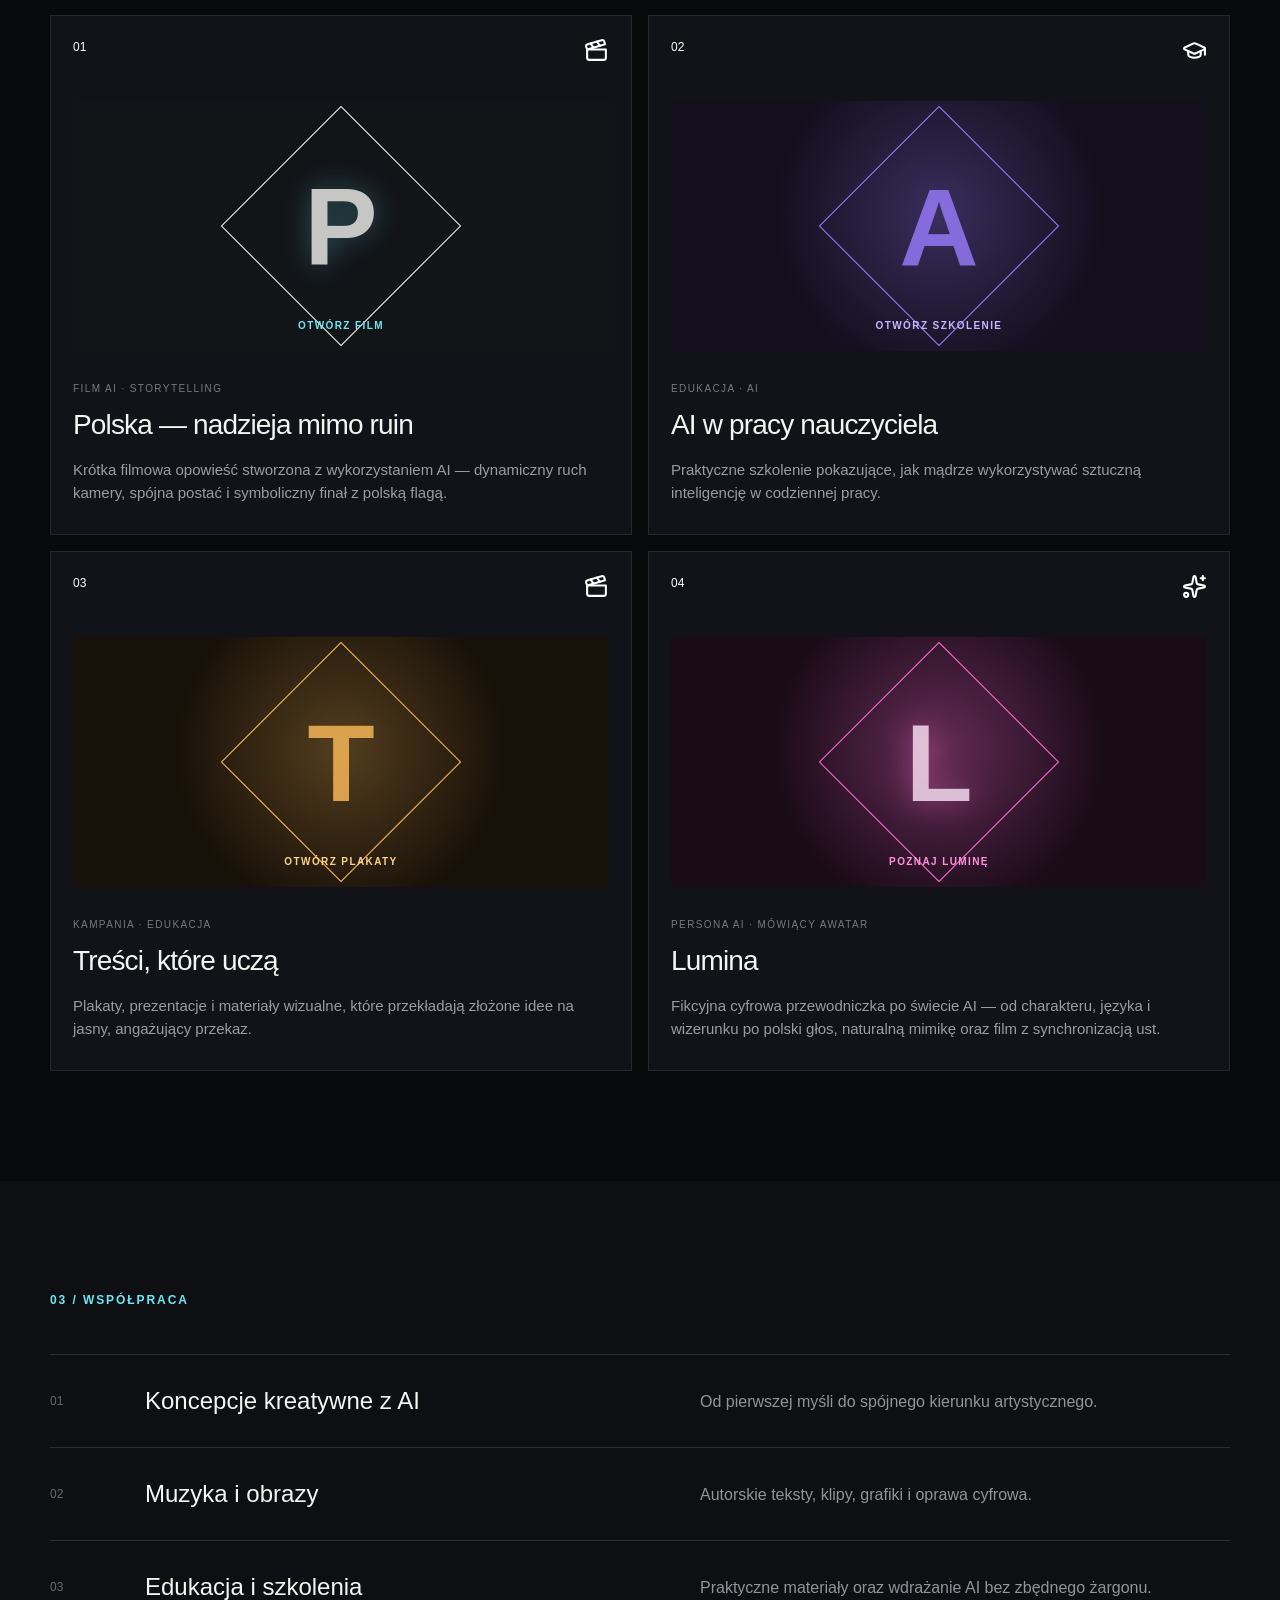
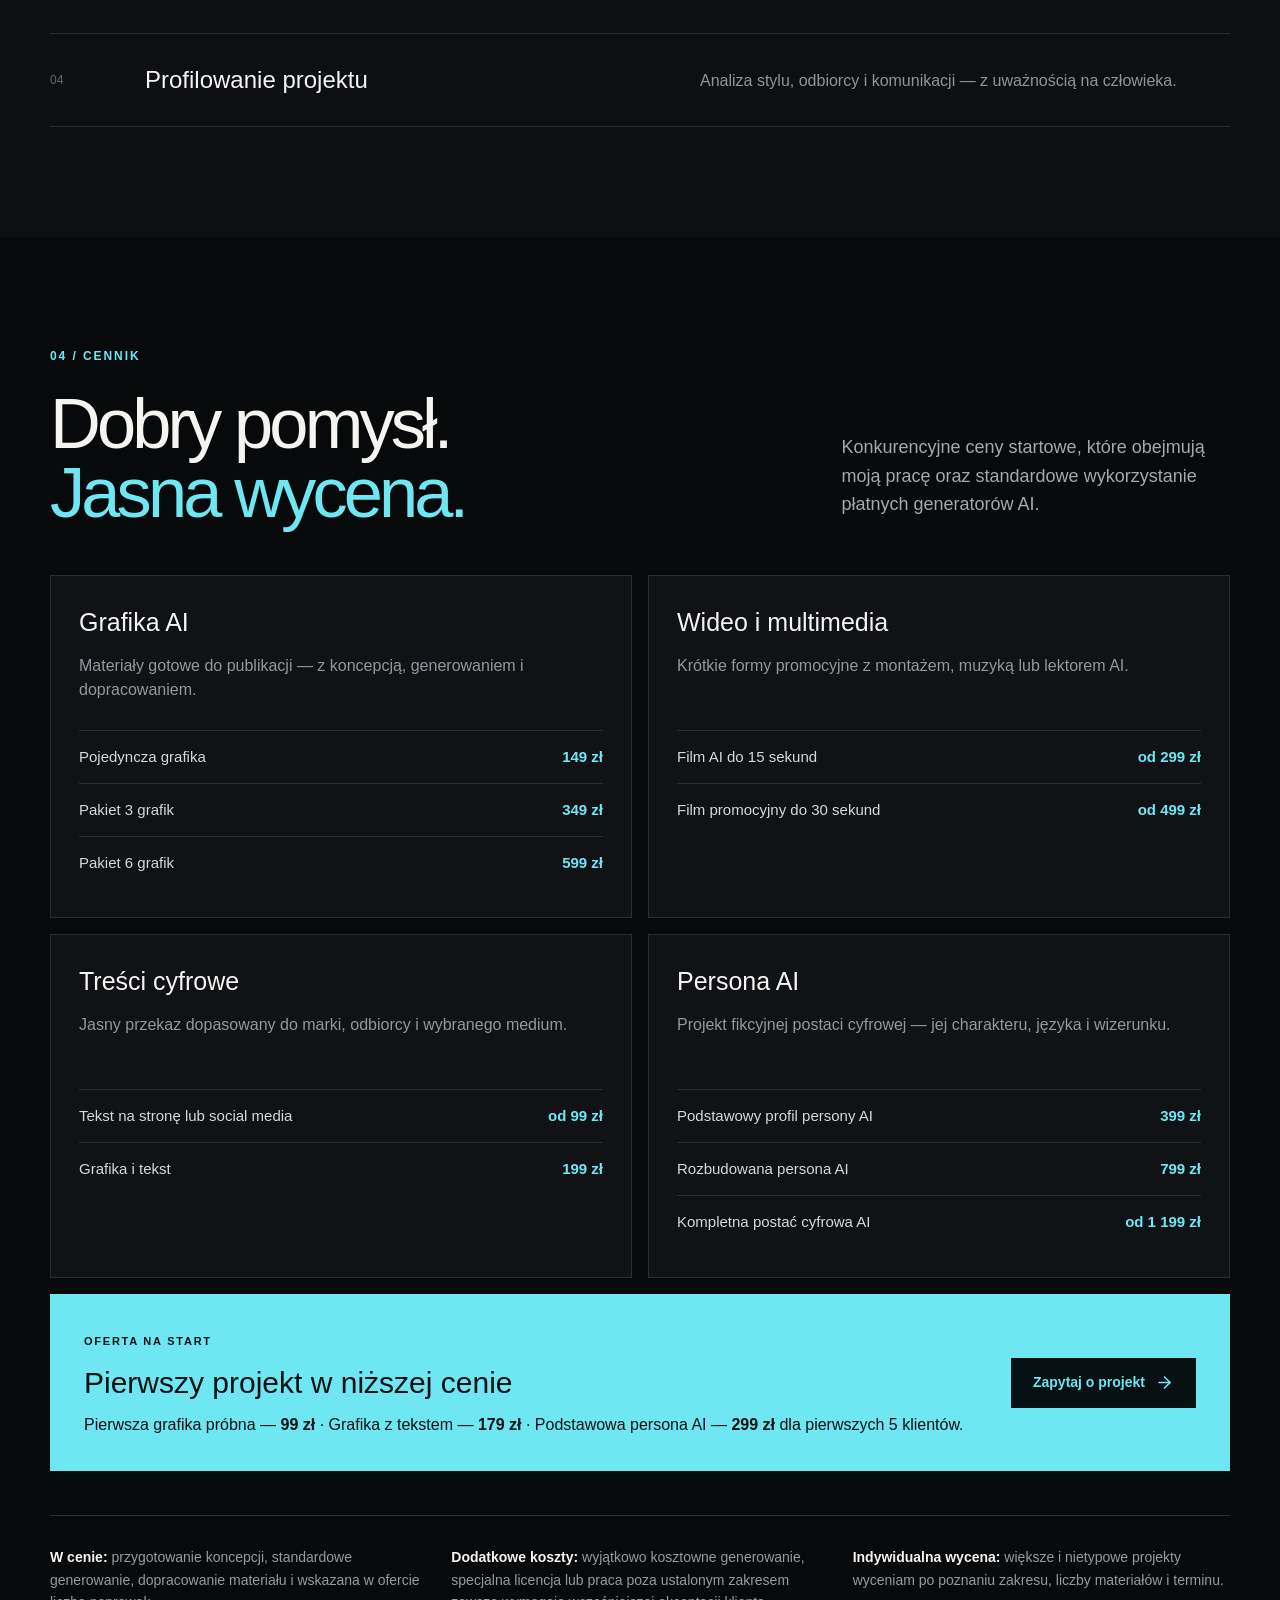
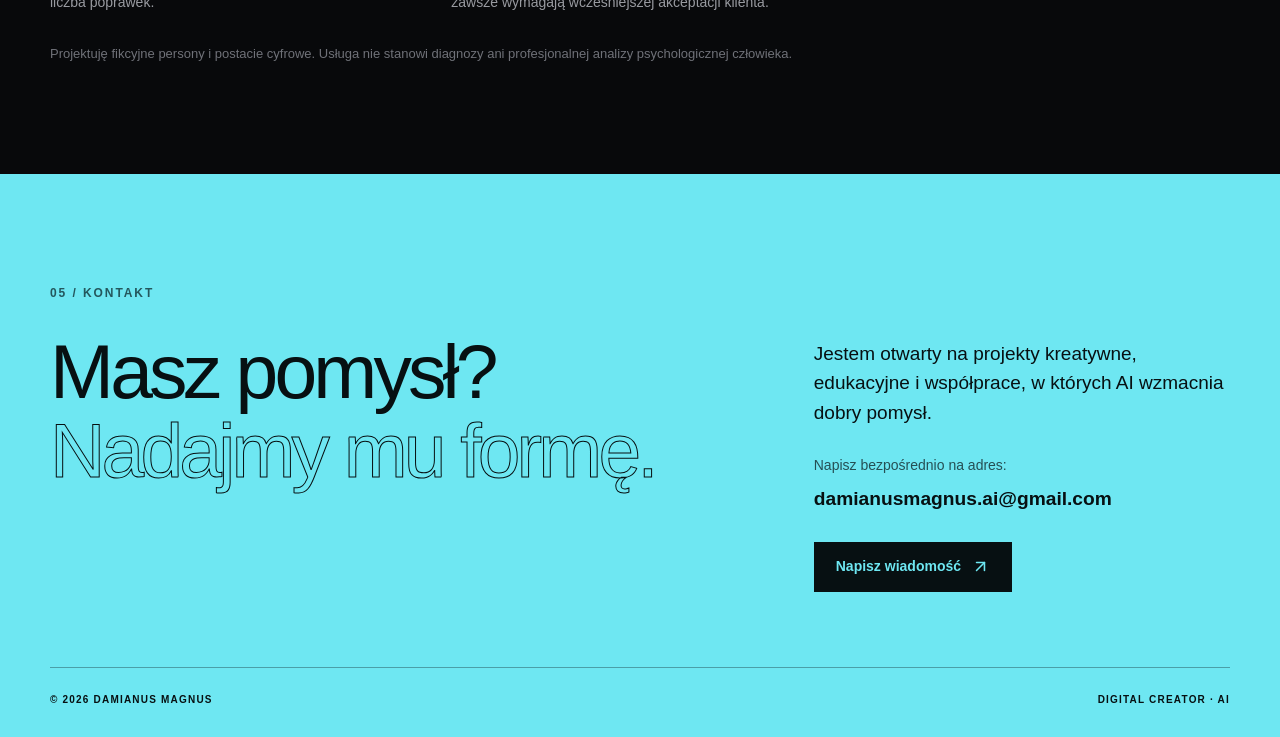
==== commit 0aed2595: "Refresh Lumina launcher styles" ====
--- a/index.html
+++ b/index.html
@@ -14,4 +14,4 @@
 <meta name="twitter:description" content="Damian Wyglądała — grafika AI, filmy, awatary i szkolenia AI dla nauczycieli. Poznaj portfolio Damianus Magnus i ofertę współpracy. Otwock, Warszawa i online."/>
 <meta name="twitter:image" content="https://damianusmagnus.github.io/lumina-video-poster.jpg"/>
 <script type="application/ld+json">{"@context": "https://schema.org", "@graph": [{"@type": "Person", "@id": "https://damianusmagnus.github.io/#autor", "name": "Damian Wyglądała", "alternateName": "Damianus Magnus", "url": "https://damianusmagnus.github.io/", "jobTitle": "Digital Creator i nauczyciel"}, {"@type": "WebSite", "@id": "https://damianusmagnus.github.io/#website", "url": "https://damianusmagnus.github.io/", "name": "Damianus Magnus", "alternateName": "Damianus Magnus | Digital Creator & AI", "inLanguage": "pl-PL", "publisher": {"@id": "https://damianusmagnus.github.io/#autor"}}, {"@type": "WebPage", "@id": "https://damianusmagnus.github.io/#webpage", "url": "https://damianusmagnus.github.io/", "name": "Damianus Magnus | Digital Creator & AI", "description": "Damian Wyglądała — grafika AI, filmy, awatary i szkolenia AI dla nauczycieli. Poznaj portfolio Damianus Magnus i ofertę współpracy. Otwock, Warszawa i online.", "inLanguage": "pl-PL", "isPartOf": {"@id": "https://damianusmagnus.github.io/#website"}, "about": {"@id": "https://damianusmagnus.github.io/#autor"}}]}</script>
-<link rel="stylesheet" href="/lumina-chat.css?v=1"/></head><body class="antialiased"><div hidden=""><!--$--><!--/$--></div><main><nav class="nav shell" aria-label="Główna nawigacja"><a class="brand" href="#start" aria-label="Damianus Magnus — strona główna"><img alt="Damianus Magnus — Digital Creator &amp; AI" width="180" height="180" decoding="async" data-nimg="1" class="brand-logo" style="color:transparent" src="/damianus-magnus-logo-en.png"/></a><div class="nav-links"><a href="#o-mnie">O mnie</a><a href="#portfolio">Portfolio</a><a href="#wspolpraca">Współpraca</a><a href="#cennik">Cennik</a></div><a class="nav-cta" href="#kontakt">Porozmawiajmy <svg xmlns="http://www.w3.org/2000/svg" width="16" height="16" viewBox="0 0 24 24" fill="none" stroke="currentColor" stroke-width="2" stroke-linecap="round" stroke-linejoin="round" class="lucide lucide-arrow-up-right" aria-hidden="true"><path d="M7 7h10v10"></path><path d="M7 17 17 7"></path></svg></a></nav><section class="hero shell" id="start"><div class="hero-copy"><div class="eyebrow"><svg xmlns="http://www.w3.org/2000/svg" width="15" height="15" viewBox="0 0 24 24" fill="none" stroke="currentColor" stroke-width="2" stroke-linecap="round" stroke-linejoin="round" class="lucide lucide-sparkles" aria-hidden="true"><path d="M11.017 2.814a1 1 0 0 1 1.966 0l1.051 5.558a2 2 0 0 0 1.594 1.594l5.558 1.051a1 1 0 0 1 0 1.966l-5.558 1.051a2 2 0 0 0-1.594 1.594l-1.051 5.558a1 1 0 0 1-1.966 0l-1.051-5.558a2 2 0 0 0-1.594-1.594l-5.558-1.051a1 1 0 0 1 0-1.966l5.558-1.051a2 2 0 0 0 1.594-1.594z"></path><path d="M20 2v4"></path><path d="M22 4h-4"></path><circle cx="4" cy="20" r="2"></circle></svg> CZŁOWIEK · POMYSŁ · SZTUCZNA INTELIGENCJA</div><h1>Tworzę cyfrowo.<br/><span>Myślę po ludzku.</span></h1><p class="lead">Łączę kreatywność, edukację i narzędzia AI, aby pomysły zamieniać w obrazy, muzykę i treści, które zostają w pamięci.</p><div class="hero-actions"><a class="button primary" href="#portfolio">Zobacz moje projekty <svg xmlns="http://www.w3.org/2000/svg" width="19" height="19" viewBox="0 0 24 24" fill="none" stroke="currentColor" stroke-width="2" stroke-linecap="round" stroke-linejoin="round" class="lucide lucide-arrow-right" aria-hidden="true"><path d="M5 12h14"></path><path d="m12 5 7 7-7 7"></path></svg></a><a class="button ghost" href="#wspolpraca">Poznaj moje podejście</a></div></div><div class="hero-art" aria-label="Kreatywność połączona ze sztuczną inteligencją"><div class="orbit orbit-a"></div><div class="orbit orbit-b"></div><div class="signal signal-one"></div><div class="signal signal-two"></div><div class="core"><svg xmlns="http://www.w3.org/2000/svg" width="54" height="54" viewBox="0 0 24 24" fill="none" stroke="currentColor" stroke-width="2" stroke-linecap="round" stroke-linejoin="round" class="lucide lucide-brain-circuit" aria-hidden="true"><path d="M12 5a3 3 0 1 0-5.997.125 4 4 0 0 0-2.526 5.77 4 4 0 0 0 .556 6.588A4 4 0 1 0 12 18Z"></path><path d="M9 13a4.5 4.5 0 0 0 3-4"></path><path d="M6.003 5.125A3 3 0 0 0 6.401 6.5"></path><path d="M3.477 10.896a4 4 0 0 1 .585-.396"></path><path d="M6 18a4 4 0 0 1-1.967-.516"></path><path d="M12 13h4"></path><path d="M12 18h6a2 2 0 0 1 2 2v1"></path><path d="M12 8h8"></path><path d="M16 8V5a2 2 0 0 1 2-2"></path><circle cx="16" cy="13" r=".5"></circle><circle cx="18" cy="3" r=".5"></circle><circle cx="20" cy="21" r=".5"></circle><circle cx="20" cy="8" r=".5"></circle></svg><span>HUMAN<br/>LED AI</span></div><span class="float-tag tag-a">OBRAZ</span><span class="float-tag tag-b">DŹWIĘK</span><span class="float-tag tag-c">IDEA</span></div><div class="hero-foot"><span>↓ PRZEWIŃ, BY POZNAĆ WIĘCEJ</span><span>OTWOCK · WARSZAWA · ONLINE</span></div></section><section class="statement" id="o-mnie"><div class="shell statement-grid"><p class="section-label">01 / O MNIE</p><div><h2>Technologia jest narzędziem.<br/><em>Znaczenie nadaje jej człowiek.</em></h2><p>Nazywam się Damian Wyglądała. Jestem <strong>Digital Creatorem</strong>, nauczycielem i <strong>AI Profilerem</strong>. Pomagam wydobyć charakter pomysłu, znaleźć jego najlepszą formę i świadomie poprowadzić proces twórczy z wykorzystaniem sztucznej inteligencji.</p></div></div></section><section class="projects shell" id="portfolio"><div class="section-head"><p class="section-label">02 / WYBRANE PROJEKTY</p><p>Różne formaty. Jeden cel:<br/>przekaz, który ma znaczenie.</p></div><div class="project-grid"><article class="project-card poland poland-film-card"><div class="card-top"><span>01</span><svg xmlns="http://www.w3.org/2000/svg" width="25" height="25" viewBox="0 0 24 24" fill="none" stroke="currentColor" stroke-width="2" stroke-linecap="round" stroke-linejoin="round" class="lucide lucide-clapperboard" aria-hidden="true"><path d="m12.296 3.464 3.02 3.956"></path><path d="M20.2 6 3 11l-.9-2.4c-.3-1.1.3-2.2 1.3-2.5l13.5-4c1.1-.3 2.2.3 2.5 1.3z"></path><path d="M3 11h18v8a2 2 0 0 1-2 2H5a2 2 0 0 1-2-2z"></path><path d="m6.18 5.276 3.1 3.899"></path></svg></div><button class="visual poland-trigger" type="button" aria-label="Otwórz film Polska — nadzieja mimo ruin"><span aria-hidden="true">P</span><small>OTWÓRZ FILM</small></button><p class="project-type">FILM AI · STORYTELLING</p><h3>Polska — nadzieja mimo ruin</h3><p>Krótka filmowa opowieść stworzona z wykorzystaniem AI — dynamiczny ruch kamery, spójna postać i symboliczny finał z polską flagą.</p></article><article class="project-card violet training-card"><div class="card-top"><span>02</span><svg xmlns="http://www.w3.org/2000/svg" width="25" height="25" viewBox="0 0 24 24" fill="none" stroke="currentColor" stroke-width="2" stroke-linecap="round" stroke-linejoin="round" class="lucide lucide-graduation-cap" aria-hidden="true"><path d="M21.42 10.922a1 1 0 0 0-.019-1.838L12.83 5.18a2 2 0 0 0-1.66 0L2.6 9.08a1 1 0 0 0 0 1.832l8.57 3.908a2 2 0 0 0 1.66 0z"></path><path d="M22 10v6"></path><path d="M6 12.5V16a6 3 0 0 0 12 0v-3.5"></path></svg></div><button class="visual training-trigger" type="button" aria-label="Otwórz szkolenie AI w pracy nauczyciela"><span aria-hidden="true">A</span><small>OTWÓRZ SZKOLENIE</small></button><p class="project-type">EDUKACJA · AI</p><h3>AI w pracy nauczyciela</h3><p>Praktyczne szkolenie pokazujące, jak mądrze wykorzystywać sztuczną inteligencję w codziennej pracy.</p></article><article class="project-card amber poster-gallery-card"><div class="card-top"><span>03</span><svg xmlns="http://www.w3.org/2000/svg" width="25" height="25" viewBox="0 0 24 24" fill="none" stroke="currentColor" stroke-width="2" stroke-linecap="round" stroke-linejoin="round" class="lucide lucide-clapperboard" aria-hidden="true"><path d="m12.296 3.464 3.02 3.956"></path><path d="M20.2 6 3 11l-.9-2.4c-.3-1.1.3-2.2 1.3-2.5l13.5-4c1.1-.3 2.2.3 2.5 1.3z"></path><path d="M3 11h18v8a2 2 0 0 1-2 2H5a2 2 0 0 1-2-2z"></path><path d="m6.18 5.276 3.1 3.899"></path></svg></div><button class="visual poster-gallery-trigger" type="button" aria-label="Otwórz galerię plakatów edukacyjnych"><span aria-hidden="true">T</span><small>OTWÓRZ PLAKATY</small></button><p class="project-type">KAMPANIA · EDUKACJA</p><h3>Treści, które uczą</h3><p>Plakaty, prezentacje i materiały wizualne, które przekładają złożone idee na jasny, angażujący przekaz.</p></article><article class="project-card lumina lumina-modal-card"><div class="card-top"><span>04</span><svg xmlns="http://www.w3.org/2000/svg" width="25" height="25" viewBox="0 0 24 24" fill="none" stroke="currentColor" stroke-width="2" stroke-linecap="round" stroke-linejoin="round" class="lucide lucide-sparkles" aria-hidden="true"><path d="M11.017 2.814a1 1 0 0 1 1.966 0l1.051 5.558a2 2 0 0 0 1.594 1.594l5.558 1.051a1 1 0 0 1 0 1.966l-5.558 1.051a2 2 0 0 0-1.594 1.594l-1.051 5.558a1 1 0 0 1-1.966 0l-1.051-5.558a2 2 0 0 0-1.594-1.594l-5.558-1.051a1 1 0 0 1 0-1.966l5.558-1.051a2 2 0 0 0 1.594-1.594z"></path><path d="M20 2v4"></path><path d="M22 4h-4"></path><circle cx="4" cy="20" r="2"></circle></svg></div><button class="visual lumina-trigger" type="button" aria-label="Otwórz film z Luminą"><span aria-hidden="true">L</span><small>POZNAJ LUMINĘ</small></button><p class="project-type">PERSONA AI · MÓWIĄCY AWATAR</p><h3>Lumina</h3><p>Fikcyjna cyfrowa przewodniczka po świecie AI — od charakteru, języka i wizerunku po polski głos, naturalną mimikę oraz film z synchronizacją ust.</p></article></div></section><section class="services" id="wspolpraca"><div class="shell"><p class="section-label">03 / WSPÓŁPRACA</p><div class="service-row"><span>01</span><h3>Koncepcje kreatywne z AI</h3><p>Od pierwszej myśli do spójnego kierunku artystycznego.</p></div><div class="service-row"><span>02</span><h3>Muzyka i obrazy</h3><p>Autorskie teksty, klipy, grafiki i oprawa cyfrowa.</p></div><div class="service-row"><span>03</span><h3>Edukacja i szkolenia</h3><p>Praktyczne materiały oraz wdrażanie AI bez zbędnego żargonu.</p></div><div class="service-row"><span>04</span><h3>Profilowanie projektu</h3><p>Analiza stylu, odbiorcy i komunikacji — z uważnością na człowieka.</p></div></div></section><section class="pricing shell" id="cennik"><div class="pricing-head"><div><p class="section-label">04 / CENNIK</p><h2>Dobry pomysł.<br/><span>Jasna wycena.</span></h2></div><p>Konkurencyjne ceny startowe, które obejmują moją pracę oraz standardowe wykorzystanie płatnych generatorów AI.</p></div><div class="pricing-grid"><article class="price-card"><h3>Grafika AI</h3><p>Materiały gotowe do publikacji — z koncepcją, generowaniem i dopracowaniem.</p><div><div class="price-row"><span>Pojedyncza grafika</span><strong>149 zł</strong></div><div class="price-row"><span>Pakiet 3 grafik</span><strong>349 zł</strong></div><div class="price-row"><span>Pakiet 6 grafik</span><strong>599 zł</strong></div></div></article><article class="price-card"><h3>Wideo i multimedia</h3><p>Krótkie formy promocyjne z montażem, muzyką lub lektorem AI.</p><div><div class="price-row"><span>Film AI do 15 sekund</span><strong>od 299 zł</strong></div><div class="price-row"><span>Film promocyjny do 30 sekund</span><strong>od 499 zł</strong></div></div></article><article class="price-card"><h3>Treści cyfrowe</h3><p>Jasny przekaz dopasowany do marki, odbiorcy i wybranego medium.</p><div><div class="price-row"><span>Tekst na stronę lub social media</span><strong>od 99 zł</strong></div><div class="price-row"><span>Grafika i tekst</span><strong>199 zł</strong></div></div></article><article class="price-card"><h3>Persona AI</h3><p>Projekt fikcyjnej postaci cyfrowej — jej charakteru, języka i wizerunku.</p><div><div class="price-row"><span>Podstawowy profil persony AI</span><strong>399 zł</strong></div><div class="price-row"><span>Rozbudowana persona AI</span><strong>799 zł</strong></div><div class="price-row"><span>Kompletna postać cyfrowa AI</span><strong>od 1 199 zł</strong></div></div></article></div><div class="starter-offer"><div><span class="offer-kicker">OFERTA NA START</span><h3>Pierwszy projekt w niższej cenie</h3><p>Pierwsza grafika próbna — <strong>99 zł</strong> · Grafika z tekstem — <strong>179 zł</strong> · Podstawowa persona AI — <strong>299 zł</strong> dla pierwszych 5 klientów.</p></div><a class="button primary" href="#kontakt">Zapytaj o projekt <svg xmlns="http://www.w3.org/2000/svg" width="19" height="19" viewBox="0 0 24 24" fill="none" stroke="currentColor" stroke-width="2" stroke-linecap="round" stroke-linejoin="round" class="lucide lucide-arrow-right" aria-hidden="true"><path d="M5 12h14"></path><path d="m12 5 7 7-7 7"></path></svg></a></div><div class="pricing-notes"><p><strong>W cenie:</strong> przygotowanie koncepcji, standardowe generowanie, dopracowanie materiału i wskazana w ofercie liczba poprawek.</p><p><strong>Dodatkowe koszty:</strong> wyjątkowo kosztowne generowanie, specjalna licencja lub praca poza ustalonym zakresem zawsze wymagają wcześniejszej akceptacji klienta.</p><p><strong>Indywidualna wycena:</strong> większe i nietypowe projekty wyceniam po poznaniu zakresu, liczby materiałów i terminu.</p></div><p class="pricing-disclaimer">Projektuję fikcyjne persony i postacie cyfrowe. Usługa nie stanowi diagnozy ani profesjonalnej analizy psychologicznej człowieka.</p></section><footer id="kontakt"><div class="shell footer-grid"><div><p class="section-label">05 / KONTAKT</p><h2>Masz pomysł?<br/><span>Nadajmy mu formę.</span></h2></div><div class="contact-box"><p>Jestem otwarty na projekty kreatywne, edukacyjne i współprace, w których AI wzmacnia dobry pomysł.</p><p class="contact-note">Napisz bezpośrednio na adres:</p><a class="contact-email" href="mailto:damianusmagnus.ai@gmail.com">damianusmagnus.ai@gmail.com</a><a class="button primary" href="mailto:damianusmagnus.ai@gmail.com?subject=Zapytanie%20o%20wsp%C3%B3%C5%82prac%C4%99">Napisz wiadomość <svg xmlns="http://www.w3.org/2000/svg" width="19" height="19" viewBox="0 0 24 24" fill="none" stroke="currentColor" stroke-width="2" stroke-linecap="round" stroke-linejoin="round" class="lucide lucide-arrow-up-right" aria-hidden="true"><path d="M7 7h10v10"></path><path d="M7 17 17 7"></path></svg></a></div></div><div class="shell copyright"><span>© 2026 DAMIANUS MAGNUS</span><span>DIGITAL CREATOR · AI</span></div></footer></main><!--$--><!--/$--><script src="/_next/static/chunks/0-tcbu1n0h8mf.js" id="_R_" async=""></script><script>(self.__next_f=self.__next_f||[]).push([0])</script><script>self.__next_f.push([1,"1:\"$Sreact.fragment\"\n2:I[96726,[\"/_next/static/chunks/0-4zpttn2a9wb.js\"],\"default\"]\n3:I[15914,[\"/_next/static/chunks/0-4zpttn2a9wb.js\"],\"default\"]\n4:I[12007,[\"/_next/static/chunks/0-4zpttn2a9wb.js\",\"/_next/static/chunks/293rtlzyexjgv.js\"],\"Image\"]\n5:I[53382,[\"/_next/static/chunks/0-4zpttn2a9wb.js\",\"/_next/static/chunks/293rtlzyexjgv.js\"],\"default\"]\n13:I[47276,[\"/_next/static/chunks/0-4zpttn2a9wb.js\"],\"default\",1]\n:HL[\"/_next/static/chunks/1y26fx2zt2smo.css\",\"style\"]\n0:{\"P\":null,\"c\":[\"\",\"\"],\"q\":\"\",\"i\":false,\"f\":[[[\"\",{\"children\":[\"__PAGE__\",{},\"$undefined\",\"$undefined\",4608]},\"$undefined\",\"$undefined\",4624],[[\"$\",\"$1\",\"c\",{\"children\":[[[\"$\",\"link\",\"0\",{\"rel\":\"stylesheet\",\"href\":\"/_next/static/chunks/1y26fx2zt2smo.css\",\"precedence\":\"next\",\"crossOrigin\":\"$undefined\",\"nonce\":\"$undefined\"}],[\"$\",\"script\",\"script-0\",{\"src\":\"/_next/static/chunks/0-4zpttn2a9wb.js\",\"async\":true,\"nonce\":\"$undefined\"}]],[\"$\",\"html\",null,{\"lang\":\"pl\",\"children\":[\"$\",\"body\",null,{\"className\":\"antialiased\",\"children\":[\"$\",\"$L2\",null,{\"parallelRouterKey\":\"children\",\"error\":\"$undefined\",\"errorStyles\":\"$undefined\",\"errorScripts\":\"$undefined\",\"template\":[\"$\",\"$L3\",null,{}],\"templateStyles\":\"$undefined\",\"templateScripts\":\"$undefined\",\"notFound\":[[[\"$\",\"title\",null,{\"children\":\"404: This page could not be found.\"}],[\"$\",\"div\",null,{\"style\":{\"fontFamily\":\"system-ui,\\\"Segoe UI\\\",Roboto,Helvetica,Arial,sans-serif,\\\"Apple Color Emoji\\\",\\\"Segoe UI Emoji\\\"\",\"height\":\"100vh\",\"textAlign\":\"center\",\"display\":\"flex\",\"flexDirection\":\"column\",\"alignItems\":\"center\",\"justifyContent\":\"center\"},\"children\":[\"$\",\"div\",null,{\"children\":[[\"$\",\"style\",null,{\"dangerouslySetInnerHTML\":{\"__html\":\"body{color:#000;background:#fff;margin:0}.next-error-h1{border-right:1px solid rgba(0,0,0,.3)}@media (prefers-color-scheme:dark){body{color:#fff;background:#000}.next-error-h1{border-right:1px solid rgba(255,255,255,.3)}}\"}}],[\"$\",\"h1\",null,{\"className\":\"next-error-h1\",\"style\":{\"display\":\"inline-block\",\"margin\":\"0 20px 0 0\",\"padding\":\"0 23px 0 0\",\"fontSize\":24,\"fontWeight\":500,\"verticalAlign\":\"top\",\"lineHeight\":\"49px\"},\"children\":404}],[\"$\",\"div\",null,{\"style\":{\"display\":\"inline-block\"},\"children\":[\"$\",\"h2\",null,{\"style\":{\"fontSize\":14,\"fontWeight\":400,\"lineHeight\":\"49px\",\"margin\":0},\"children\":\"This page could not be found.\"}]}]]}]}]],[]],\"forbidden\":\"$undefined\",\"unauthorized\":\"$undefined\"}]}]}]]}],{\"children\":[[\"$\",\"$1\",\"c\",{\"children\":[[\"$\",\"main\",null,{\"children\":[[\"$\",\"nav\",null,{\"className\":\"nav shell\",\"aria-label\":\"Główna nawigacja\",\"children\":[[\"$\",\"a\",null,{\"className\":\"brand\",\"href\":\"#start\",\"aria-label\":\"Damianus Magnus — strona główna\",\"children\":[\"$\",\"$L4\",null,{\"className\":\"brand-logo\",\"src\":\"/damianus-magnus-logo-en.png\",\"alt\":\"Damianus Magnus — Digital Creator \u0026 AI\",\"width\":180,\"height\":180,\"priority\":true}]}],[\"$\",\"div\",null,{\"className\":\"nav-links\",\"children\":[[\"$\",\"a\",null,{\"href\":\"#o-mnie\",\"children\":\"O mnie\"}],[\"$\",\"a\",null,{\"href\":\"#portfolio\",\"children\":\"Portfolio\"}],[\"$\",\"a\",null,{\"href\":\"#wspolpraca\",\"children\":\"Współpraca\"}],[\"$\",\"a\",null,{\"href\":\"#cennik\",\"children\":\"Cennik\"}]]}],[\"$\",\"a\",null,{\"className\":\"nav-cta\",\"href\":\"#kontakt\",\"children\":[\"Porozmawiajmy \",[\"$\",\"$L5\",null,{\"ref\":\"$undefined\",\"iconNode\":[[\"path\",{\"d\":\"M7 7h10v10\",\"key\":\"1tivn9\"}],[\"path\",{\"d\":\"M7 17 17 7\",\"key\":\"1vkiza\"}]],\"className\":\"lucide-arrow-up-right\",\"size\":16}]]}]]}],[\"$\",\"section\",null,{\"className\":\"hero shell\",\"id\":\"start\",\"children\":[[\"$\",\"div\",null,{\"className\":\"hero-copy\",\"children\":[[\"$\",\"div\",null,{\"className\":\"eyebrow\",\"children\":[[\"$\",\"$L5\",null,{\"ref\":\"$undefined\",\"iconNode\":[[\"path\",{\"d\":\"M11.017 2.814a1 1 0 0 1 1.966 0l1.051 5.558a2 2 0 0 0 1.594 1.594l5.558 1.051a1 1 0 0 1 0 1.966l-5.558 1.051a2 2 0 0 0-1.594 1.594l-1.051 5.558a1 1 0 0 1-1.966 0l-1.051-5.558a2 2 0 0 0-1.594-1.594l-5.558-1.051a1 1 0 0 1 0-1.966l5.558-1.051a2 2 0 0 0 1.594-1.594z\",\"key\":\"1s2grr\"}],[\"path\",{\"d\":\"M20 2v4\",\"key\":\"1rf3ol\"}],[\"path\",{\"d\":\"M22 4h-4\",\"key\":\"gwowj6\"}],[\"circle\",{\"cx\":\"4\",\"cy\":\"20\",\"r\":\"2\",\"key\":\"6kqj1y\"}]],\"className\":\"lucide-sparkles\",\"size\":15}],\" CZŁOWIEK · POMYSŁ · SZTUCZNA INTELIGENCJA\"]}],[\"$\",\"h1\",null,{\"children\":[\"Tworzę cyfrowo.\",[\"$\",\"br\",null,{}],[\"$\",\"span\",null,{\"children\":\"Myślę po ludzku.\"}]]}],[\"$\",\"p\",null,{\"className\":\"lead\",\"children\":\"Łączę kreatywność, edukację i narzędzia AI, aby pomysły zamieniać w obrazy, muzykę i treści, które zostają w pamięci.\"}],[\"$\",\"div\",null,{\"className\":\"hero-actions\",\"children\":[[\"$\",\"a\",null,{\"className\":\"button primary\",\"href\":\"#portfolio\",\"children\":[\"Zobacz moje projekty \",[\"$\",\"$L5\",null,{\"ref\":\"$undefined\",\"iconNode\":[[\"path\",{\"d\":\"M5 12h14\",\"key\":\"1ays0h\"}],[\"path\",{\"d\":\"m12 5 7 7-7 7\",\"key\":\"xquz4c\"}]],\"className\":\"lucide-arrow-right\",\"size\":19}]]}],[\"$\",\"a\",null,{\"className\":\"button ghost\",\"href\":\"#wspolpraca\",\"children\":\"Poznaj moje podejście\"}]]}]]}],[\"$\",\"div\",null,{\"className\":\"hero-art\",\"aria-label\":\"Kreatywność połączona ze sztuczną inteligencją\",\"children\":[[\"$\",\"div\",null,{\"className\":\"orbit orbit-a\"}],[\"$\",\"div\",null,{\"className\":\"orbit orbit-b\"}],[\"$\",\"div\",null,{\"className\":\"signal signal-one\"}],[\"$\",\"div\",null,{\"className\":\"signal signal-two\"}],[\"$\",\"div\",null,{\"className\":\"core\",\"children\":[[\"$\",\"$L5\",null,{\"ref\":\"$undefined\",\"iconNode\":[[\"path\",{\"d\":\"M12 5a3 3 0 1 0-5.997.125 4 4 0 0 0-2.526 5.77 4 4 0 0 0 .556 6.588A4 4 0 1 0 12 18Z\",\"key\":\"l5xja\"}],[\"path\",{\"d\":\"M9 13a4.5 4.5 0 0 0 3-4\",\"key\":\"10igwf\"}],[\"path\",{\"d\":\"M6.003 5.125A3 3 0 0 0 6.401 6.5\",\"key\":\"105sqy\"}],[\"path\",{\"d\":\"M3.477 10.896a4 4 0 0 1 .585-.396\",\"key\":\"ql3yin\"}],[\"path\",{\"d\":\"M6 18a4 4 0 0 1-1.967-.516\",\"key\":\"2e4loj\"}],[\"path\",{\"d\":\"M12 13h4\",\"key\":\"1ku699\"}],[\"path\",{\"d\":\"M12 18h6a2 2 0 0 1 2 2v1\",\"key\":\"105ag5\"}],[\"path\",{\"d\":\"M12 8h8\",\"key\":\"1lhi5i\"}],[\"path\",{\"d\":\"M16 8V5a2 2 0 0 1 2-2\",\"key\":\"u6izg6\"}],[\"circle\",{\"cx\":\"16\",\"cy\":\"13\",\"r\":\".5\",\"key\":\"ry7gng\"}],[\"circle\",{\"cx\":\"18\",\"cy\":\"3\",\"r\":\".5\",\"key\":\"1aiba7\"}],[\"circle\",{\"cx\":\"20\",\"cy\":\"21\",\"r\":\".5\",\"key\":\"yhc1fs\"}],[\"circle\",{\"cx\":\"20\",\"cy\":\"8\",\"r\":\".5\",\"key\":\"1e43v0\"}]],\"className\":\"lucide-brain-circuit\",\"size\":54}],\"$L6\"]}],\"$L7\",\"$L8\",\"$L9\"]}],\"$La\"]}],\"$Lb\",\"$Lc\",\"$Ld\",\"$Le\",\"$Lf\"]}],[\"$L10\"],\"$L11\"]}],{},null,false,null]},null,false,null],\"$L12\",false]],\"m\":\"$undefined\",\"G\":[\"$13\",[\"$L14\"]],\"S\":true,\"h\":null,\"r\":\"$undefined\",\"s\":\"$undefined\",\"a\":\"$undefined\",\"l\":\"$undefined\",\"p\":\"$undefined\",\"d\":\"$undefined\",\"b\":\"QSBd6uk6fhMNOCzESPxW_\"}\n15:I[23837,[\"/_next/static/chunks/0-4zpttn2a9wb.js\",\"/_next/static/chunks/293rtlzyexjgv.js\"],\"default\"]\n16:I[88061,[\"/_next/static/chunks/0-4zpttn2a9wb.js\",\"/_next/static/chunks/293rtlzyexjgv.js\"],\"default\"]\n17:I[29272,[\"/_next/static/chunks/0-4zpttn2a9wb.js\",\"/_next/static/chunks/293rtlzyexjgv.js\"],\"default\"]\n18:I[21245,[\"/_next/static/chunks/0-4zpttn2a9wb.js\",\"/_next/static/chunks/293rtlzyexjgv.js\"],\"default\"]\n1a:I[52800,[\"/_next/static/chunks/0-4zpttn2a9wb.js\"],\"OutletBoundary\"]\n1b:\"$Sreact.suspense\"\n1d:I[52800,[\"/_next/static/chunks/0-4zpttn2a9wb.js\"],\"ViewportBoundary\"]\n1f:I[52800,[\"/_next/static/chunks/0-4zpttn2a9wb.js\"],\"MetadataBoundary\"]\n6:[\"$\",\"span\",null,{\"children\":[\"HUMAN\",[\"$\",\"br\",null,{}],\"LED AI\"]}]\n7:[\"$\",\"span\",null,{\"className\":\"float-tag tag-a\",\"children\":\"OBRAZ\"}]\n8:[\"$\",\"span\",null,{\"className\":\"float-tag tag-b\",\"children\":\"DŹWIĘK\"}]\n9:[\"$\",\"span\",null,{\"className\":\"float-tag tag-c\",\"children\":\"IDEA\"}]\na:[\"$\",\"div\",null,{\"className\":\"hero-foot\",\"children\":[[\"$\",\"span\",null,{\"children\":\"↓ PRZEWIŃ, BY POZNAĆ WIĘCEJ\"}],[\"$\",\"span\",null,{\"children\":\"OTWOCK · WARSZAWA · ONLINE\"}]]}]\nb:[\"$\",\"section\",null,{\"className\":\"statement\",\"id\":\"o-mnie\",\"children\":[\"$\",\"div\",null,{\"className\":\"shell statement-grid\",\"children\":[[\"$\",\"p\",null,{\"className\":\"section-label\",\"children\":\"01 / O MNIE\"}],[\"$\",\"div\",null,{\"children\":[[\"$\",\"h2\",null,{\"children\":[\"Technologia jest narzędziem.\",[\"$\",\"br\",null,{}],[\"$\",\"em\",null,{\"children\":\"Znaczenie nadaje jej człowiek.\"}]]}],[\"$\",\"p\",null,{\"children\":[\"Nazywam się Damian Wyglądała. Jestem \",[\"$\",\"strong\",null,{\"children\":\"Digital Creatorem\"}],\", nauczycielem i \",[\"$\",\"strong\",null,{\"children\":\"AI Profilerem\"}],\". Pomagam wydobyć charakter pomysłu, znaleźć jego najlepszą formę i świadomie poprowadzić proces twórczy z wykorzystaniem sztucznej inteligencji.\"]}]]}]]}]}]\nc:[\"$\",\"section\",null,{\"className\":\"projects shell\",\"id\":\"portfolio\",\"children\":[[\"$\",\"div\",null,{\"className\":\"section-head\",\"children\":[[\"$\",\"p\",null,{\"className\":\"section-label\",\"children\":\"02 / WYBRANE PROJEKTY\"}],[\"$\",\"p\",null,{\"children\":[\"Różne formaty. Jeden cel:\",[\"$\",\"br\",null,{}],\"przekaz, który ma znaczenie.\"]}]]}],[\"$\",\"div\",null,{\"className\":\"project-grid\",\"children\":[[\"$\",\"$L15\",\"Polska — nadzieja mimo ruin\",{}],[\"$\",\"$L16\",\"AI w pracy nauczyciela\",{}],[\"$\",\"$L17\",\"Treści, które uczą\",{}],[\"$\",\"$L18\",\"Lumina\",{}]]}]]}]\nd:[\"$\",\"section\",null,{\"className\":\"services\",\"id\":\"wspolpraca\",\"children\":[\"$\",\"div\",null,{\"className\":\"shell\",\"children\":[[\"$\",\"p\",null,{\"className\":\"section-label\",\"children\":\"03 / WSPÓŁPRACA\"}],[\"$\",\"div\",null,{\"className\":\"service-row\",\"children\":[[\"$\",\"span\",null,{\"children\":\"01\"}],[\"$\",\"h3\",null,{\"children\":\"Koncepcje kreatywne z AI\"}],[\"$\",\"p\",null,{\"children\":\"Od pierwszej myśli do spójnego kierunku artystycznego.\"}]]}],[\"$\",\"div\",null,{\"className\":\"service-row\",\"children\":[[\"$\",\"span\",null,{\"children\":\"02\"}],[\"$\",\"h3\",null,{\"children\":\"Muzyka i obrazy\"}],[\"$\",\"p\",null,{\"children\":\"Autorskie teksty, klipy, grafiki i oprawa cyfrowa.\"}]]}],[\"$\",\"div\",null,{\"className\":\"service-row\",\"children\":[[\"$\",\"span\",null,{\"children\":\"03\"}],[\"$\",\"h3\",null,{\"children\":\"Edukacja i szkolenia\"}],[\"$\",\"p\",null,{\"children\":\"Praktyczne materiały oraz wdrażanie AI bez zbędnego żargonu.\"}]]}],[\"$\",\"div\",null,{\"className\":\"service-row\",\"children\":[[\"$\",\"span\",null,{\"children\":\"04\"}],[\"$\",\"h3\",null,{\"children\":\"Profilowanie projektu\"}],[\"$\",\"p\",null,{\"children\":\"Analiza stylu, odbiorcy i komunikacji — z uważnością na człowieka.\"}]]}]]}]}]\ne:[\"$\",\"section\",null,{\"className\":\"pricing shell\",\"id\":\"cennik\",\"children\":[[\"$\",\"div\",null,{\"className\":\"pricing-head\",\"children\":[[\"$\",\"div\",null,{\"children\":[[\"$\",\"p\",null,{\"className\":\"section-label\",\"children\":\"04 / CENNIK\"}],[\"$\",\"h2\",null,{\"children\":[\"Dobry pomysł.\",[\"$\",\"br\",null,{}],[\"$\",\"span\",null,{\"children\":\"Jasna wycena.\"}]]}]]}],[\"$\",\"p\",null,{\"children\":\"Konkurencyjne ceny startowe, które obejmują moją pracę oraz standardowe wykorzystanie płatnych generatorów AI.\"}]]}],[\"$\",\"div\",null,{\"className\":\"pricing-grid\",\"children\":[[\"$\",\"article\",\"Grafika AI\",{\"className\":\"price-card\",\"children\":[[\"$\",\"h3\",null,{\"children\":\"Grafika AI\"}],[\"$\",\"p\",null,{\"children\":\"Materiały gotowe do publikacji — z koncepcją, generowaniem i dopracowaniem.\"}],[\"$\",\"div\",null,{\"children\":[[\"$\",\"div\",\"Pojedyncza grafika\",{\"className\":\"price-row\",\"children\":[[\"$\",\"span\",null,{\"children\":\"Pojedyncza grafika\"}],[\"$\",\"strong\",null,{\"children\":\"149 zł\"}]]}],[\"$\",\"div\",\"Pakiet 3 grafik\",{\"className\":\"price-row\",\"children\":[[\"$\",\"span\",null,{\"children\":\"Pakiet 3 grafik\"}],[\"$\",\"strong\",null,{\"children\":\"349 zł\"}]]}],[\"$\",\"div\",\"Pakiet 6 grafik\",{\"className\":\"price-row\",\"children\":[[\"$\",\"span\",null,{\"children\":\"Pakiet 6 grafik\"}],[\"$\",\"strong\",null,{\"children\":\"599 zł\"}]]}]]}]]}],[\"$\",\"article\",\"Wideo i multimedia\",{\"className\":\"price-card\",\"children\":[[\"$\",\"h3\",null,{\"children\":\"Wideo i multimedia\"}],[\"$\",\"p\",null,{\"children\":\"Krótkie formy promocyjne z montażem, muzyką lub lektorem AI.\"}],[\"$\",\"div\",null,{\"children\":[[\"$\",\"div\",\"Film AI do 15 sekund\",{\"className\":\"price-row\",\"children\":[[\"$\",\"span\",null,{\"children\":\"Film AI do 15 sekund\"}],[\"$\",\"strong\",null,{\"children\":\"od 299 zł\"}]]}],[\"$\",\"div\",\"Film promocyjny do 30 sekund\",{\"className\":\"price-row\",\"children\":[[\"$\",\"span\",null,{\"children\":\"Film promocyjny do 30 sekund\"}],[\"$\",\"strong\",null,{\"children\":\"od 499 zł\"}]]}]]}]]}],[\"$\",\"article\",\"Treści cyfrowe\",{\"className\":\"price-card\",\"children\":[[\"$\",\"h3\",null,{\"children\":\"Treści cyfrowe\"}],[\"$\",\"p\",null,{\"children\":\"Jasny przekaz dopasowany do marki, odbiorcy i wybranego medium.\"}],[\"$\",\"div\",null,{\"children\":[[\"$\",\"div\",\"Tekst na stronę lub social media\",{\"className\":\"price-row\",\"children\":[[\"$\",\"span\",null,{\"children\":\"Tekst na stronę lub social media\"}],[\"$\",\"strong\",null,{\"children\":\"od 99 zł\"}]]}],[\"$\",\"div\",\"Grafika i tekst\",{\"className\":\"price-row\",\"children\":[[\"$\",\"span\",null,{\"children\":\"Grafika i tekst\"}],[\"$\",\"strong\",null,{\"children\":\"199 zł\"}]]}]]}]]}],[\"$\",\"article\",\"Persona AI\",{\"className\":\"price-card\",\"children\":[[\"$\",\"h3\",null,{\"children\":\"Persona AI\"}],[\"$\",\"p\",null,{\"children\":\"Projekt fikcyjnej postaci cyfrowej — jej charakteru, języka i wizerunku.\"}],[\"$\",\"div\",null,{\"children\":[[\"$\",\"div\",\"Podstawowy profil persony AI\",{\"className\":\"price-row\",\"children\":[[\"$\",\"span\",null,{\"children\":\"Podstawowy profil persony AI\"}],[\"$\",\"strong\",null,{\"children\":\"399 zł\"}]]}],[\"$\",\"div\",\"Rozbudowana persona AI\",{\"className\":\"price-row\",\"children\":[[\"$\",\"span\",null,{\"children\":\"Rozbudowana persona AI\"}],[\"$\",\"strong\",null,{\"children\":\"799 zł\"}]]}],[\"$\",\"div\",\"Kompletna postać cyfrowa AI\",{\"className\":\"price-row\",\"children\":[[\"$\",\"span\",null,{\"children\":\"Kompletna postać cyfrowa AI\"}],[\"$\",\"strong\",null,{\"children\":\"od 1 199 zł\"}]]}]]}]]}]]}],[\"$\",\"div\",null,{\"className\":\"starter-offer\",\"children\":[[\"$\",\"div\",null,{\"children\":[[\"$\",\"span\",null,{\"className\":\"offer-kicker\",\"children\":\"OFERTA NA START\"}],[\"$\",\"h3\",null,{\"children\":\"Pierwszy projekt w niższej cenie\"}],[\"$\",\"p\",null,{\"children\":[\"Pierwsza grafika próbna — \",[\"$\",\"strong\",null,{\"children\":\"99 zł\"}],\" · Grafika z tekstem — \",[\"$\",\"strong\",null,{\"children\":\"179 zł\"}],\" · Podstawowa persona AI — \",[\"$\",\"strong\",null,{\"children\":\"299 zł\"}],\" dla pierwszych 5 klientów.\"]}]]}],[\"$\",\"a\",null,{\"className\":\"button primary\",\"href\":\"#kontakt\",\"children\":[\"Zapytaj o projekt \",[\"$\",\"$L5\",null,{\"ref\":\"$undefined\",\"iconNode\":\"$0:f:0:1:1:children:0:props:children:0:props:children:1:props:children:0:props:children:3:props:children:0:props:children:1:props:iconNode\",\"className\":\"lucide-arrow-right\",\"size\":19}]]}]]}],[\"$\",\"div\",null,{\"className\":\"pricing-notes\",\"children\":[[\"$\",\"p\",null,{\"children\":[[\"$\",\"strong\",null,{\"children\":\"W cenie:\"}],\" przygotowanie koncepcji, standardowe generowanie, dopracowanie materiału i wskazana w ofercie liczba poprawek.\"]}],[\"$\",\"p\",null,{\"children\":[[\"$\",\"strong\",null,{\"children\":\"Dodatkowe koszty:\"}],\" wyjątkowo kosztowne generowanie, specjalna licencja lub praca poza ustalonym zakresem zawsze wymagają wcześniejszej akceptacji klienta.\"]}],[\"$\",\"p\",null,{\"children\":[[\"$\",\"strong\",null,{\"children\":\"Indywidualna wycena:\"}],\" większe i nietypowe projekty wyceniam po poznaniu zakresu, liczby materiałów i terminu.\"]}]]}],\"$L19\"]}]\nf:[\"$\",\"footer\",null,{\"id\":\"kontakt\",\"children\":[[\"$\",\"div\",null,{\"className\":\"shell footer-grid\",\"children\":[[\"$\",\"div\",null,{\"children\":[[\"$\",\"p\",null,{\"className\":\"section-label\",\"children\":\"05 / KONTAKT\"}],[\"$\",\"h2\",null,{\"children\":[\"Masz pomysł?\",[\"$\",\"br\",null,{}],[\"$\",\"span\",null,{\"children\":\"Nadajmy mu formę.\"}]]}]]}],[\"$\",\"div\",null,{\"className\":\"contact-box\",\"children\":[[\"$\",\"p\",null,{\"children\":\"Jestem otwarty na projekty kreatywne, edukacyjne i współprace, w których AI wzmacnia dobry pomysł.\"}],[\"$\",\"p\",null,{\"className\":\"contact-note\",\"children\":\"Napisz bezpośrednio na adres:\"}],[\"$\",\"a\",null,{\"className\":\"contact-email\",\"href\":\"mailto:damianusmagnus.ai@gmail.com\",\"children\":\"damianusmagnus.ai@gmail.com\"}],[\"$\",\"a\",null,{\"className\":\"button primary\",\"href\":\"mailto:damianusmagnus.ai@gmail.com?subject=Zapytanie%20o%20wsp%C3%B3%C5%82prac%C4%99\",\"children\":[\"Napisz wiadomość \",[\"$\",\"$L5\",null,{\"ref\":\"$undefined\",\"iconNode\":\"$0:f:0:1:1:children:0:props:children:0:props:children:0:props:children:2:props:children:1:props:iconNode\",\"className\":\"lucide-arrow-up-right\",\"size\":19}]]}]]}]]}],[\"$\",\"div\",null,{\"className\":\"shell copyright\",\"children\":[[\"$\",\"span\",null,{\"children\":\"© 2026 DAMIANUS MAGNUS\"}],[\"$\",\"span\",null,{\"children\":\"DIGITAL CREATOR · AI\"}]]}]]}]\n10:[\"$\",\"script\",\"script-0\",{\"src\":\"/_next/static/chunks/293rtlzyexjgv.js\",\"async\":true,\"nonce\":\"$undefined\"}]\n11:[\"$\",\"$L1a\",null,{\"children\":[\"$\",\"$1b\",null,{\"name\":\"Next.MetadataOutlet\",\"children\":\"$@1c\"}]}]\n12:[\"$\",\"$1\",\"h\",{\"children\":[null,[\"$\",\"$L1d\",null,{\"children\":\"$L1e\"}],[\"$\",\"div\",null,{\"hidden\":true,\"children\":[\"$\",\"$L1f\",null,{\"children\":[\"$\",\"$1b\",null,{\"name\":\"Next.Metadata\",\"children\":\"$L20\"}]}]}],null]}]\n14:[\"$\",\"link\",\"0\",{\"rel\":\"stylesheet\",\"href\":\"/_next/static/chunks/1y26fx2zt2smo.css\",\"precedence\":\"next\",\"crossOrigin\":\"$undefined\",\"nonce\":\"$undefined\"}]\n19:[\"$\",\"p\",null,{\"className\":\"pricing-disclaimer\",\"children\":\"Projektuję fikcyjne persony i postacie cyfrowe. Usługa nie stanowi diagnozy ani profesjonalnej analizy psychologicznej człowieka.\"}]\n1e:[[\"$\",\"meta\",\"0\",{\"charSet\":\"utf-8\"}],[\"$\",\"meta\",\"1\",{\"name\":\"viewport\",\"content\":\"width=device-width, initial-scale=1\"}]]\n21:I[85743,[\"/_next/static/chunks/0-4zpttn2a9wb.js\"],\"IconMark\"]\n1c:null\n20:[[\"$\",\"title\",\"0\",{\"children\":\"Damianus Magnus | Digital Creator \u0026 AI\"}],[\"$\",\"meta\",\"1\",{\"name\":\"description\",\"content\":\"Damian Wyglądała — grafika AI, filmy, awatary i szkolenia AI dla nauczycieli. Poznaj portfolio Damianus Magnus i ofertę współpracy. Otwock, Warszawa i online.\"}],[\"$\",\"link\",\"2\",{\"rel\":\"shortcut icon\",\"href\":\"/favicon.svg\"}],[\"$\",\"link\",\"3\",{\"rel\":\"icon\",\"href\":\"/favicon.svg\"}],[\"$\",\"$L21\",\"4\",{}]]\n"])</script><script src="/lumina-chat.js?v=1" defer></script></body></html>+<link rel="stylesheet" href="/lumina-chat.css?v=2"/></head><body class="antialiased"><div hidden=""><!--$--><!--/$--></div><main><nav class="nav shell" aria-label="Główna nawigacja"><a class="brand" href="#start" aria-label="Damianus Magnus — strona główna"><img alt="Damianus Magnus — Digital Creator &amp; AI" width="180" height="180" decoding="async" data-nimg="1" class="brand-logo" style="color:transparent" src="/damianus-magnus-logo-en.png"/></a><div class="nav-links"><a href="#o-mnie">O mnie</a><a href="#portfolio">Portfolio</a><a href="#wspolpraca">Współpraca</a><a href="#cennik">Cennik</a></div><a class="nav-cta" href="#kontakt">Porozmawiajmy <svg xmlns="http://www.w3.org/2000/svg" width="16" height="16" viewBox="0 0 24 24" fill="none" stroke="currentColor" stroke-width="2" stroke-linecap="round" stroke-linejoin="round" class="lucide lucide-arrow-up-right" aria-hidden="true"><path d="M7 7h10v10"></path><path d="M7 17 17 7"></path></svg></a></nav><section class="hero shell" id="start"><div class="hero-copy"><div class="eyebrow"><svg xmlns="http://www.w3.org/2000/svg" width="15" height="15" viewBox="0 0 24 24" fill="none" stroke="currentColor" stroke-width="2" stroke-linecap="round" stroke-linejoin="round" class="lucide lucide-sparkles" aria-hidden="true"><path d="M11.017 2.814a1 1 0 0 1 1.966 0l1.051 5.558a2 2 0 0 0 1.594 1.594l5.558 1.051a1 1 0 0 1 0 1.966l-5.558 1.051a2 2 0 0 0-1.594 1.594l-1.051 5.558a1 1 0 0 1-1.966 0l-1.051-5.558a2 2 0 0 0-1.594-1.594l-5.558-1.051a1 1 0 0 1 0-1.966l5.558-1.051a2 2 0 0 0 1.594-1.594z"></path><path d="M20 2v4"></path><path d="M22 4h-4"></path><circle cx="4" cy="20" r="2"></circle></svg> CZŁOWIEK · POMYSŁ · SZTUCZNA INTELIGENCJA</div><h1>Tworzę cyfrowo.<br/><span>Myślę po ludzku.</span></h1><p class="lead">Łączę kreatywność, edukację i narzędzia AI, aby pomysły zamieniać w obrazy, muzykę i treści, które zostają w pamięci.</p><div class="hero-actions"><a class="button primary" href="#portfolio">Zobacz moje projekty <svg xmlns="http://www.w3.org/2000/svg" width="19" height="19" viewBox="0 0 24 24" fill="none" stroke="currentColor" stroke-width="2" stroke-linecap="round" stroke-linejoin="round" class="lucide lucide-arrow-right" aria-hidden="true"><path d="M5 12h14"></path><path d="m12 5 7 7-7 7"></path></svg></a><a class="button ghost" href="#wspolpraca">Poznaj moje podejście</a></div></div><div class="hero-art" aria-label="Kreatywność połączona ze sztuczną inteligencją"><div class="orbit orbit-a"></div><div class="orbit orbit-b"></div><div class="signal signal-one"></div><div class="signal signal-two"></div><div class="core"><svg xmlns="http://www.w3.org/2000/svg" width="54" height="54" viewBox="0 0 24 24" fill="none" stroke="currentColor" stroke-width="2" stroke-linecap="round" stroke-linejoin="round" class="lucide lucide-brain-circuit" aria-hidden="true"><path d="M12 5a3 3 0 1 0-5.997.125 4 4 0 0 0-2.526 5.77 4 4 0 0 0 .556 6.588A4 4 0 1 0 12 18Z"></path><path d="M9 13a4.5 4.5 0 0 0 3-4"></path><path d="M6.003 5.125A3 3 0 0 0 6.401 6.5"></path><path d="M3.477 10.896a4 4 0 0 1 .585-.396"></path><path d="M6 18a4 4 0 0 1-1.967-.516"></path><path d="M12 13h4"></path><path d="M12 18h6a2 2 0 0 1 2 2v1"></path><path d="M12 8h8"></path><path d="M16 8V5a2 2 0 0 1 2-2"></path><circle cx="16" cy="13" r=".5"></circle><circle cx="18" cy="3" r=".5"></circle><circle cx="20" cy="21" r=".5"></circle><circle cx="20" cy="8" r=".5"></circle></svg><span>HUMAN<br/>LED AI</span></div><span class="float-tag tag-a">OBRAZ</span><span class="float-tag tag-b">DŹWIĘK</span><span class="float-tag tag-c">IDEA</span></div><div class="hero-foot"><span>↓ PRZEWIŃ, BY POZNAĆ WIĘCEJ</span><span>OTWOCK · WARSZAWA · ONLINE</span></div></section><section class="statement" id="o-mnie"><div class="shell statement-grid"><p class="section-label">01 / O MNIE</p><div><h2>Technologia jest narzędziem.<br/><em>Znaczenie nadaje jej człowiek.</em></h2><p>Nazywam się Damian Wyglądała. Jestem <strong>Digital Creatorem</strong>, nauczycielem i <strong>AI Profilerem</strong>. Pomagam wydobyć charakter pomysłu, znaleźć jego najlepszą formę i świadomie poprowadzić proces twórczy z wykorzystaniem sztucznej inteligencji.</p></div></div></section><section class="projects shell" id="portfolio"><div class="section-head"><p class="section-label">02 / WYBRANE PROJEKTY</p><p>Różne formaty. Jeden cel:<br/>przekaz, który ma znaczenie.</p></div><div class="project-grid"><article class="project-card poland poland-film-card"><div class="card-top"><span>01</span><svg xmlns="http://www.w3.org/2000/svg" width="25" height="25" viewBox="0 0 24 24" fill="none" stroke="currentColor" stroke-width="2" stroke-linecap="round" stroke-linejoin="round" class="lucide lucide-clapperboard" aria-hidden="true"><path d="m12.296 3.464 3.02 3.956"></path><path d="M20.2 6 3 11l-.9-2.4c-.3-1.1.3-2.2 1.3-2.5l13.5-4c1.1-.3 2.2.3 2.5 1.3z"></path><path d="M3 11h18v8a2 2 0 0 1-2 2H5a2 2 0 0 1-2-2z"></path><path d="m6.18 5.276 3.1 3.899"></path></svg></div><button class="visual poland-trigger" type="button" aria-label="Otwórz film Polska — nadzieja mimo ruin"><span aria-hidden="true">P</span><small>OTWÓRZ FILM</small></button><p class="project-type">FILM AI · STORYTELLING</p><h3>Polska — nadzieja mimo ruin</h3><p>Krótka filmowa opowieść stworzona z wykorzystaniem AI — dynamiczny ruch kamery, spójna postać i symboliczny finał z polską flagą.</p></article><article class="project-card violet training-card"><div class="card-top"><span>02</span><svg xmlns="http://www.w3.org/2000/svg" width="25" height="25" viewBox="0 0 24 24" fill="none" stroke="currentColor" stroke-width="2" stroke-linecap="round" stroke-linejoin="round" class="lucide lucide-graduation-cap" aria-hidden="true"><path d="M21.42 10.922a1 1 0 0 0-.019-1.838L12.83 5.18a2 2 0 0 0-1.66 0L2.6 9.08a1 1 0 0 0 0 1.832l8.57 3.908a2 2 0 0 0 1.66 0z"></path><path d="M22 10v6"></path><path d="M6 12.5V16a6 3 0 0 0 12 0v-3.5"></path></svg></div><button class="visual training-trigger" type="button" aria-label="Otwórz szkolenie AI w pracy nauczyciela"><span aria-hidden="true">A</span><small>OTWÓRZ SZKOLENIE</small></button><p class="project-type">EDUKACJA · AI</p><h3>AI w pracy nauczyciela</h3><p>Praktyczne szkolenie pokazujące, jak mądrze wykorzystywać sztuczną inteligencję w codziennej pracy.</p></article><article class="project-card amber poster-gallery-card"><div class="card-top"><span>03</span><svg xmlns="http://www.w3.org/2000/svg" width="25" height="25" viewBox="0 0 24 24" fill="none" stroke="currentColor" stroke-width="2" stroke-linecap="round" stroke-linejoin="round" class="lucide lucide-clapperboard" aria-hidden="true"><path d="m12.296 3.464 3.02 3.956"></path><path d="M20.2 6 3 11l-.9-2.4c-.3-1.1.3-2.2 1.3-2.5l13.5-4c1.1-.3 2.2.3 2.5 1.3z"></path><path d="M3 11h18v8a2 2 0 0 1-2 2H5a2 2 0 0 1-2-2z"></path><path d="m6.18 5.276 3.1 3.899"></path></svg></div><button class="visual poster-gallery-trigger" type="button" aria-label="Otwórz galerię plakatów edukacyjnych"><span aria-hidden="true">T</span><small>OTWÓRZ PLAKATY</small></button><p class="project-type">KAMPANIA · EDUKACJA</p><h3>Treści, które uczą</h3><p>Plakaty, prezentacje i materiały wizualne, które przekładają złożone idee na jasny, angażujący przekaz.</p></article><article class="project-card lumina lumina-modal-card"><div class="card-top"><span>04</span><svg xmlns="http://www.w3.org/2000/svg" width="25" height="25" viewBox="0 0 24 24" fill="none" stroke="currentColor" stroke-width="2" stroke-linecap="round" stroke-linejoin="round" class="lucide lucide-sparkles" aria-hidden="true"><path d="M11.017 2.814a1 1 0 0 1 1.966 0l1.051 5.558a2 2 0 0 0 1.594 1.594l5.558 1.051a1 1 0 0 1 0 1.966l-5.558 1.051a2 2 0 0 0-1.594 1.594l-1.051 5.558a1 1 0 0 1-1.966 0l-1.051-5.558a2 2 0 0 0-1.594-1.594l-5.558-1.051a1 1 0 0 1 0-1.966l5.558-1.051a2 2 0 0 0 1.594-1.594z"></path><path d="M20 2v4"></path><path d="M22 4h-4"></path><circle cx="4" cy="20" r="2"></circle></svg></div><button class="visual lumina-trigger" type="button" aria-label="Otwórz film z Luminą"><span aria-hidden="true">L</span><small>POZNAJ LUMINĘ</small></button><p class="project-type">PERSONA AI · MÓWIĄCY AWATAR</p><h3>Lumina</h3><p>Fikcyjna cyfrowa przewodniczka po świecie AI — od charakteru, języka i wizerunku po polski głos, naturalną mimikę oraz film z synchronizacją ust.</p></article></div></section><section class="services" id="wspolpraca"><div class="shell"><p class="section-label">03 / WSPÓŁPRACA</p><div class="service-row"><span>01</span><h3>Koncepcje kreatywne z AI</h3><p>Od pierwszej myśli do spójnego kierunku artystycznego.</p></div><div class="service-row"><span>02</span><h3>Muzyka i obrazy</h3><p>Autorskie teksty, klipy, grafiki i oprawa cyfrowa.</p></div><div class="service-row"><span>03</span><h3>Edukacja i szkolenia</h3><p>Praktyczne materiały oraz wdrażanie AI bez zbędnego żargonu.</p></div><div class="service-row"><span>04</span><h3>Profilowanie projektu</h3><p>Analiza stylu, odbiorcy i komunikacji — z uważnością na człowieka.</p></div></div></section><section class="pricing shell" id="cennik"><div class="pricing-head"><div><p class="section-label">04 / CENNIK</p><h2>Dobry pomysł.<br/><span>Jasna wycena.</span></h2></div><p>Konkurencyjne ceny startowe, które obejmują moją pracę oraz standardowe wykorzystanie płatnych generatorów AI.</p></div><div class="pricing-grid"><article class="price-card"><h3>Grafika AI</h3><p>Materiały gotowe do publikacji — z koncepcją, generowaniem i dopracowaniem.</p><div><div class="price-row"><span>Pojedyncza grafika</span><strong>149 zł</strong></div><div class="price-row"><span>Pakiet 3 grafik</span><strong>349 zł</strong></div><div class="price-row"><span>Pakiet 6 grafik</span><strong>599 zł</strong></div></div></article><article class="price-card"><h3>Wideo i multimedia</h3><p>Krótkie formy promocyjne z montażem, muzyką lub lektorem AI.</p><div><div class="price-row"><span>Film AI do 15 sekund</span><strong>od 299 zł</strong></div><div class="price-row"><span>Film promocyjny do 30 sekund</span><strong>od 499 zł</strong></div></div></article><article class="price-card"><h3>Treści cyfrowe</h3><p>Jasny przekaz dopasowany do marki, odbiorcy i wybranego medium.</p><div><div class="price-row"><span>Tekst na stronę lub social media</span><strong>od 99 zł</strong></div><div class="price-row"><span>Grafika i tekst</span><strong>199 zł</strong></div></div></article><article class="price-card"><h3>Persona AI</h3><p>Projekt fikcyjnej postaci cyfrowej — jej charakteru, języka i wizerunku.</p><div><div class="price-row"><span>Podstawowy profil persony AI</span><strong>399 zł</strong></div><div class="price-row"><span>Rozbudowana persona AI</span><strong>799 zł</strong></div><div class="price-row"><span>Kompletna postać cyfrowa AI</span><strong>od 1 199 zł</strong></div></div></article></div><div class="starter-offer"><div><span class="offer-kicker">OFERTA NA START</span><h3>Pierwszy projekt w niższej cenie</h3><p>Pierwsza grafika próbna — <strong>99 zł</strong> · Grafika z tekstem — <strong>179 zł</strong> · Podstawowa persona AI — <strong>299 zł</strong> dla pierwszych 5 klientów.</p></div><a class="button primary" href="#kontakt">Zapytaj o projekt <svg xmlns="http://www.w3.org/2000/svg" width="19" height="19" viewBox="0 0 24 24" fill="none" stroke="currentColor" stroke-width="2" stroke-linecap="round" stroke-linejoin="round" class="lucide lucide-arrow-right" aria-hidden="true"><path d="M5 12h14"></path><path d="m12 5 7 7-7 7"></path></svg></a></div><div class="pricing-notes"><p><strong>W cenie:</strong> przygotowanie koncepcji, standardowe generowanie, dopracowanie materiału i wskazana w ofercie liczba poprawek.</p><p><strong>Dodatkowe koszty:</strong> wyjątkowo kosztowne generowanie, specjalna licencja lub praca poza ustalonym zakresem zawsze wymagają wcześniejszej akceptacji klienta.</p><p><strong>Indywidualna wycena:</strong> większe i nietypowe projekty wyceniam po poznaniu zakresu, liczby materiałów i terminu.</p></div><p class="pricing-disclaimer">Projektuję fikcyjne persony i postacie cyfrowe. Usługa nie stanowi diagnozy ani profesjonalnej analizy psychologicznej człowieka.</p></section><footer id="kontakt"><div class="shell footer-grid"><div><p class="section-label">05 / KONTAKT</p><h2>Masz pomysł?<br/><span>Nadajmy mu formę.</span></h2></div><div class="contact-box"><p>Jestem otwarty na projekty kreatywne, edukacyjne i współprace, w których AI wzmacnia dobry pomysł.</p><p class="contact-note">Napisz bezpośrednio na adres:</p><a class="contact-email" href="mailto:damianusmagnus.ai@gmail.com">damianusmagnus.ai@gmail.com</a><a class="button primary" href="mailto:damianusmagnus.ai@gmail.com?subject=Zapytanie%20o%20wsp%C3%B3%C5%82prac%C4%99">Napisz wiadomość <svg xmlns="http://www.w3.org/2000/svg" width="19" height="19" viewBox="0 0 24 24" fill="none" stroke="currentColor" stroke-width="2" stroke-linecap="round" stroke-linejoin="round" class="lucide lucide-arrow-up-right" aria-hidden="true"><path d="M7 7h10v10"></path><path d="M7 17 17 7"></path></svg></a></div></div><div class="shell copyright"><span>© 2026 DAMIANUS MAGNUS</span><span>DIGITAL CREATOR · AI</span></div></footer></main><!--$--><!--/$--><script src="/_next/static/chunks/0-tcbu1n0h8mf.js" id="_R_" async=""></script><script>(self.__next_f=self.__next_f||[]).push([0])</script><script>self.__next_f.push([1,"1:\"$Sreact.fragment\"\n2:I[96726,[\"/_next/static/chunks/0-4zpttn2a9wb.js\"],\"default\"]\n3:I[15914,[\"/_next/static/chunks/0-4zpttn2a9wb.js\"],\"default\"]\n4:I[12007,[\"/_next/static/chunks/0-4zpttn2a9wb.js\",\"/_next/static/chunks/293rtlzyexjgv.js\"],\"Image\"]\n5:I[53382,[\"/_next/static/chunks/0-4zpttn2a9wb.js\",\"/_next/static/chunks/293rtlzyexjgv.js\"],\"default\"]\n13:I[47276,[\"/_next/static/chunks/0-4zpttn2a9wb.js\"],\"default\",1]\n:HL[\"/_next/static/chunks/1y26fx2zt2smo.css\",\"style\"]\n0:{\"P\":null,\"c\":[\"\",\"\"],\"q\":\"\",\"i\":false,\"f\":[[[\"\",{\"children\":[\"__PAGE__\",{},\"$undefined\",\"$undefined\",4608]},\"$undefined\",\"$undefined\",4624],[[\"$\",\"$1\",\"c\",{\"children\":[[[\"$\",\"link\",\"0\",{\"rel\":\"stylesheet\",\"href\":\"/_next/static/chunks/1y26fx2zt2smo.css\",\"precedence\":\"next\",\"crossOrigin\":\"$undefined\",\"nonce\":\"$undefined\"}],[\"$\",\"script\",\"script-0\",{\"src\":\"/_next/static/chunks/0-4zpttn2a9wb.js\",\"async\":true,\"nonce\":\"$undefined\"}]],[\"$\",\"html\",null,{\"lang\":\"pl\",\"children\":[\"$\",\"body\",null,{\"className\":\"antialiased\",\"children\":[\"$\",\"$L2\",null,{\"parallelRouterKey\":\"children\",\"error\":\"$undefined\",\"errorStyles\":\"$undefined\",\"errorScripts\":\"$undefined\",\"template\":[\"$\",\"$L3\",null,{}],\"templateStyles\":\"$undefined\",\"templateScripts\":\"$undefined\",\"notFound\":[[[\"$\",\"title\",null,{\"children\":\"404: This page could not be found.\"}],[\"$\",\"div\",null,{\"style\":{\"fontFamily\":\"system-ui,\\\"Segoe UI\\\",Roboto,Helvetica,Arial,sans-serif,\\\"Apple Color Emoji\\\",\\\"Segoe UI Emoji\\\"\",\"height\":\"100vh\",\"textAlign\":\"center\",\"display\":\"flex\",\"flexDirection\":\"column\",\"alignItems\":\"center\",\"justifyContent\":\"center\"},\"children\":[\"$\",\"div\",null,{\"children\":[[\"$\",\"style\",null,{\"dangerouslySetInnerHTML\":{\"__html\":\"body{color:#000;background:#fff;margin:0}.next-error-h1{border-right:1px solid rgba(0,0,0,.3)}@media (prefers-color-scheme:dark){body{color:#fff;background:#000}.next-error-h1{border-right:1px solid rgba(255,255,255,.3)}}\"}}],[\"$\",\"h1\",null,{\"className\":\"next-error-h1\",\"style\":{\"display\":\"inline-block\",\"margin\":\"0 20px 0 0\",\"padding\":\"0 23px 0 0\",\"fontSize\":24,\"fontWeight\":500,\"verticalAlign\":\"top\",\"lineHeight\":\"49px\"},\"children\":404}],[\"$\",\"div\",null,{\"style\":{\"display\":\"inline-block\"},\"children\":[\"$\",\"h2\",null,{\"style\":{\"fontSize\":14,\"fontWeight\":400,\"lineHeight\":\"49px\",\"margin\":0},\"children\":\"This page could not be found.\"}]}]]}]}]],[]],\"forbidden\":\"$undefined\",\"unauthorized\":\"$undefined\"}]}]}]]}],{\"children\":[[\"$\",\"$1\",\"c\",{\"children\":[[\"$\",\"main\",null,{\"children\":[[\"$\",\"nav\",null,{\"className\":\"nav shell\",\"aria-label\":\"Główna nawigacja\",\"children\":[[\"$\",\"a\",null,{\"className\":\"brand\",\"href\":\"#start\",\"aria-label\":\"Damianus Magnus — strona główna\",\"children\":[\"$\",\"$L4\",null,{\"className\":\"brand-logo\",\"src\":\"/damianus-magnus-logo-en.png\",\"alt\":\"Damianus Magnus — Digital Creator \u0026 AI\",\"width\":180,\"height\":180,\"priority\":true}]}],[\"$\",\"div\",null,{\"className\":\"nav-links\",\"children\":[[\"$\",\"a\",null,{\"href\":\"#o-mnie\",\"children\":\"O mnie\"}],[\"$\",\"a\",null,{\"href\":\"#portfolio\",\"children\":\"Portfolio\"}],[\"$\",\"a\",null,{\"href\":\"#wspolpraca\",\"children\":\"Współpraca\"}],[\"$\",\"a\",null,{\"href\":\"#cennik\",\"children\":\"Cennik\"}]]}],[\"$\",\"a\",null,{\"className\":\"nav-cta\",\"href\":\"#kontakt\",\"children\":[\"Porozmawiajmy \",[\"$\",\"$L5\",null,{\"ref\":\"$undefined\",\"iconNode\":[[\"path\",{\"d\":\"M7 7h10v10\",\"key\":\"1tivn9\"}],[\"path\",{\"d\":\"M7 17 17 7\",\"key\":\"1vkiza\"}]],\"className\":\"lucide-arrow-up-right\",\"size\":16}]]}]]}],[\"$\",\"section\",null,{\"className\":\"hero shell\",\"id\":\"start\",\"children\":[[\"$\",\"div\",null,{\"className\":\"hero-copy\",\"children\":[[\"$\",\"div\",null,{\"className\":\"eyebrow\",\"children\":[[\"$\",\"$L5\",null,{\"ref\":\"$undefined\",\"iconNode\":[[\"path\",{\"d\":\"M11.017 2.814a1 1 0 0 1 1.966 0l1.051 5.558a2 2 0 0 0 1.594 1.594l5.558 1.051a1 1 0 0 1 0 1.966l-5.558 1.051a2 2 0 0 0-1.594 1.594l-1.051 5.558a1 1 0 0 1-1.966 0l-1.051-5.558a2 2 0 0 0-1.594-1.594l-5.558-1.051a1 1 0 0 1 0-1.966l5.558-1.051a2 2 0 0 0 1.594-1.594z\",\"key\":\"1s2grr\"}],[\"path\",{\"d\":\"M20 2v4\",\"key\":\"1rf3ol\"}],[\"path\",{\"d\":\"M22 4h-4\",\"key\":\"gwowj6\"}],[\"circle\",{\"cx\":\"4\",\"cy\":\"20\",\"r\":\"2\",\"key\":\"6kqj1y\"}]],\"className\":\"lucide-sparkles\",\"size\":15}],\" CZŁOWIEK · POMYSŁ · SZTUCZNA INTELIGENCJA\"]}],[\"$\",\"h1\",null,{\"children\":[\"Tworzę cyfrowo.\",[\"$\",\"br\",null,{}],[\"$\",\"span\",null,{\"children\":\"Myślę po ludzku.\"}]]}],[\"$\",\"p\",null,{\"className\":\"lead\",\"children\":\"Łączę kreatywność, edukację i narzędzia AI, aby pomysły zamieniać w obrazy, muzykę i treści, które zostają w pamięci.\"}],[\"$\",\"div\",null,{\"className\":\"hero-actions\",\"children\":[[\"$\",\"a\",null,{\"className\":\"button primary\",\"href\":\"#portfolio\",\"children\":[\"Zobacz moje projekty \",[\"$\",\"$L5\",null,{\"ref\":\"$undefined\",\"iconNode\":[[\"path\",{\"d\":\"M5 12h14\",\"key\":\"1ays0h\"}],[\"path\",{\"d\":\"m12 5 7 7-7 7\",\"key\":\"xquz4c\"}]],\"className\":\"lucide-arrow-right\",\"size\":19}]]}],[\"$\",\"a\",null,{\"className\":\"button ghost\",\"href\":\"#wspolpraca\",\"children\":\"Poznaj moje podejście\"}]]}]]}],[\"$\",\"div\",null,{\"className\":\"hero-art\",\"aria-label\":\"Kreatywność połączona ze sztuczną inteligencją\",\"children\":[[\"$\",\"div\",null,{\"className\":\"orbit orbit-a\"}],[\"$\",\"div\",null,{\"className\":\"orbit orbit-b\"}],[\"$\",\"div\",null,{\"className\":\"signal signal-one\"}],[\"$\",\"div\",null,{\"className\":\"signal signal-two\"}],[\"$\",\"div\",null,{\"className\":\"core\",\"children\":[[\"$\",\"$L5\",null,{\"ref\":\"$undefined\",\"iconNode\":[[\"path\",{\"d\":\"M12 5a3 3 0 1 0-5.997.125 4 4 0 0 0-2.526 5.77 4 4 0 0 0 .556 6.588A4 4 0 1 0 12 18Z\",\"key\":\"l5xja\"}],[\"path\",{\"d\":\"M9 13a4.5 4.5 0 0 0 3-4\",\"key\":\"10igwf\"}],[\"path\",{\"d\":\"M6.003 5.125A3 3 0 0 0 6.401 6.5\",\"key\":\"105sqy\"}],[\"path\",{\"d\":\"M3.477 10.896a4 4 0 0 1 .585-.396\",\"key\":\"ql3yin\"}],[\"path\",{\"d\":\"M6 18a4 4 0 0 1-1.967-.516\",\"key\":\"2e4loj\"}],[\"path\",{\"d\":\"M12 13h4\",\"key\":\"1ku699\"}],[\"path\",{\"d\":\"M12 18h6a2 2 0 0 1 2 2v1\",\"key\":\"105ag5\"}],[\"path\",{\"d\":\"M12 8h8\",\"key\":\"1lhi5i\"}],[\"path\",{\"d\":\"M16 8V5a2 2 0 0 1 2-2\",\"key\":\"u6izg6\"}],[\"circle\",{\"cx\":\"16\",\"cy\":\"13\",\"r\":\".5\",\"key\":\"ry7gng\"}],[\"circle\",{\"cx\":\"18\",\"cy\":\"3\",\"r\":\".5\",\"key\":\"1aiba7\"}],[\"circle\",{\"cx\":\"20\",\"cy\":\"21\",\"r\":\".5\",\"key\":\"yhc1fs\"}],[\"circle\",{\"cx\":\"20\",\"cy\":\"8\",\"r\":\".5\",\"key\":\"1e43v0\"}]],\"className\":\"lucide-brain-circuit\",\"size\":54}],\"$L6\"]}],\"$L7\",\"$L8\",\"$L9\"]}],\"$La\"]}],\"$Lb\",\"$Lc\",\"$Ld\",\"$Le\",\"$Lf\"]}],[\"$L10\"],\"$L11\"]}],{},null,false,null]},null,false,null],\"$L12\",false]],\"m\":\"$undefined\",\"G\":[\"$13\",[\"$L14\"]],\"S\":true,\"h\":null,\"r\":\"$undefined\",\"s\":\"$undefined\",\"a\":\"$undefined\",\"l\":\"$undefined\",\"p\":\"$undefined\",\"d\":\"$undefined\",\"b\":\"QSBd6uk6fhMNOCzESPxW_\"}\n15:I[23837,[\"/_next/static/chunks/0-4zpttn2a9wb.js\",\"/_next/static/chunks/293rtlzyexjgv.js\"],\"default\"]\n16:I[88061,[\"/_next/static/chunks/0-4zpttn2a9wb.js\",\"/_next/static/chunks/293rtlzyexjgv.js\"],\"default\"]\n17:I[29272,[\"/_next/static/chunks/0-4zpttn2a9wb.js\",\"/_next/static/chunks/293rtlzyexjgv.js\"],\"default\"]\n18:I[21245,[\"/_next/static/chunks/0-4zpttn2a9wb.js\",\"/_next/static/chunks/293rtlzyexjgv.js\"],\"default\"]\n1a:I[52800,[\"/_next/static/chunks/0-4zpttn2a9wb.js\"],\"OutletBoundary\"]\n1b:\"$Sreact.suspense\"\n1d:I[52800,[\"/_next/static/chunks/0-4zpttn2a9wb.js\"],\"ViewportBoundary\"]\n1f:I[52800,[\"/_next/static/chunks/0-4zpttn2a9wb.js\"],\"MetadataBoundary\"]\n6:[\"$\",\"span\",null,{\"children\":[\"HUMAN\",[\"$\",\"br\",null,{}],\"LED AI\"]}]\n7:[\"$\",\"span\",null,{\"className\":\"float-tag tag-a\",\"children\":\"OBRAZ\"}]\n8:[\"$\",\"span\",null,{\"className\":\"float-tag tag-b\",\"children\":\"DŹWIĘK\"}]\n9:[\"$\",\"span\",null,{\"className\":\"float-tag tag-c\",\"children\":\"IDEA\"}]\na:[\"$\",\"div\",null,{\"className\":\"hero-foot\",\"children\":[[\"$\",\"span\",null,{\"children\":\"↓ PRZEWIŃ, BY POZNAĆ WIĘCEJ\"}],[\"$\",\"span\",null,{\"children\":\"OTWOCK · WARSZAWA · ONLINE\"}]]}]\nb:[\"$\",\"section\",null,{\"className\":\"statement\",\"id\":\"o-mnie\",\"children\":[\"$\",\"div\",null,{\"className\":\"shell statement-grid\",\"children\":[[\"$\",\"p\",null,{\"className\":\"section-label\",\"children\":\"01 / O MNIE\"}],[\"$\",\"div\",null,{\"children\":[[\"$\",\"h2\",null,{\"children\":[\"Technologia jest narzędziem.\",[\"$\",\"br\",null,{}],[\"$\",\"em\",null,{\"children\":\"Znaczenie nadaje jej człowiek.\"}]]}],[\"$\",\"p\",null,{\"children\":[\"Nazywam się Damian Wyglądała. Jestem \",[\"$\",\"strong\",null,{\"children\":\"Digital Creatorem\"}],\", nauczycielem i \",[\"$\",\"strong\",null,{\"children\":\"AI Profilerem\"}],\". Pomagam wydobyć charakter pomysłu, znaleźć jego najlepszą formę i świadomie poprowadzić proces twórczy z wykorzystaniem sztucznej inteligencji.\"]}]]}]]}]}]\nc:[\"$\",\"section\",null,{\"className\":\"projects shell\",\"id\":\"portfolio\",\"children\":[[\"$\",\"div\",null,{\"className\":\"section-head\",\"children\":[[\"$\",\"p\",null,{\"className\":\"section-label\",\"children\":\"02 / WYBRANE PROJEKTY\"}],[\"$\",\"p\",null,{\"children\":[\"Różne formaty. Jeden cel:\",[\"$\",\"br\",null,{}],\"przekaz, który ma znaczenie.\"]}]]}],[\"$\",\"div\",null,{\"className\":\"project-grid\",\"children\":[[\"$\",\"$L15\",\"Polska — nadzieja mimo ruin\",{}],[\"$\",\"$L16\",\"AI w pracy nauczyciela\",{}],[\"$\",\"$L17\",\"Treści, które uczą\",{}],[\"$\",\"$L18\",\"Lumina\",{}]]}]]}]\nd:[\"$\",\"section\",null,{\"className\":\"services\",\"id\":\"wspolpraca\",\"children\":[\"$\",\"div\",null,{\"className\":\"shell\",\"children\":[[\"$\",\"p\",null,{\"className\":\"section-label\",\"children\":\"03 / WSPÓŁPRACA\"}],[\"$\",\"div\",null,{\"className\":\"service-row\",\"children\":[[\"$\",\"span\",null,{\"children\":\"01\"}],[\"$\",\"h3\",null,{\"children\":\"Koncepcje kreatywne z AI\"}],[\"$\",\"p\",null,{\"children\":\"Od pierwszej myśli do spójnego kierunku artystycznego.\"}]]}],[\"$\",\"div\",null,{\"className\":\"service-row\",\"children\":[[\"$\",\"span\",null,{\"children\":\"02\"}],[\"$\",\"h3\",null,{\"children\":\"Muzyka i obrazy\"}],[\"$\",\"p\",null,{\"children\":\"Autorskie teksty, klipy, grafiki i oprawa cyfrowa.\"}]]}],[\"$\",\"div\",null,{\"className\":\"service-row\",\"children\":[[\"$\",\"span\",null,{\"children\":\"03\"}],[\"$\",\"h3\",null,{\"children\":\"Edukacja i szkolenia\"}],[\"$\",\"p\",null,{\"children\":\"Praktyczne materiały oraz wdrażanie AI bez zbędnego żargonu.\"}]]}],[\"$\",\"div\",null,{\"className\":\"service-row\",\"children\":[[\"$\",\"span\",null,{\"children\":\"04\"}],[\"$\",\"h3\",null,{\"children\":\"Profilowanie projektu\"}],[\"$\",\"p\",null,{\"children\":\"Analiza stylu, odbiorcy i komunikacji — z uważnością na człowieka.\"}]]}]]}]}]\ne:[\"$\",\"section\",null,{\"className\":\"pricing shell\",\"id\":\"cennik\",\"children\":[[\"$\",\"div\",null,{\"className\":\"pricing-head\",\"children\":[[\"$\",\"div\",null,{\"children\":[[\"$\",\"p\",null,{\"className\":\"section-label\",\"children\":\"04 / CENNIK\"}],[\"$\",\"h2\",null,{\"children\":[\"Dobry pomysł.\",[\"$\",\"br\",null,{}],[\"$\",\"span\",null,{\"children\":\"Jasna wycena.\"}]]}]]}],[\"$\",\"p\",null,{\"children\":\"Konkurencyjne ceny startowe, które obejmują moją pracę oraz standardowe wykorzystanie płatnych generatorów AI.\"}]]}],[\"$\",\"div\",null,{\"className\":\"pricing-grid\",\"children\":[[\"$\",\"article\",\"Grafika AI\",{\"className\":\"price-card\",\"children\":[[\"$\",\"h3\",null,{\"children\":\"Grafika AI\"}],[\"$\",\"p\",null,{\"children\":\"Materiały gotowe do publikacji — z koncepcją, generowaniem i dopracowaniem.\"}],[\"$\",\"div\",null,{\"children\":[[\"$\",\"div\",\"Pojedyncza grafika\",{\"className\":\"price-row\",\"children\":[[\"$\",\"span\",null,{\"children\":\"Pojedyncza grafika\"}],[\"$\",\"strong\",null,{\"children\":\"149 zł\"}]]}],[\"$\",\"div\",\"Pakiet 3 grafik\",{\"className\":\"price-row\",\"children\":[[\"$\",\"span\",null,{\"children\":\"Pakiet 3 grafik\"}],[\"$\",\"strong\",null,{\"children\":\"349 zł\"}]]}],[\"$\",\"div\",\"Pakiet 6 grafik\",{\"className\":\"price-row\",\"children\":[[\"$\",\"span\",null,{\"children\":\"Pakiet 6 grafik\"}],[\"$\",\"strong\",null,{\"children\":\"599 zł\"}]]}]]}]]}],[\"$\",\"article\",\"Wideo i multimedia\",{\"className\":\"price-card\",\"children\":[[\"$\",\"h3\",null,{\"children\":\"Wideo i multimedia\"}],[\"$\",\"p\",null,{\"children\":\"Krótkie formy promocyjne z montażem, muzyką lub lektorem AI.\"}],[\"$\",\"div\",null,{\"children\":[[\"$\",\"div\",\"Film AI do 15 sekund\",{\"className\":\"price-row\",\"children\":[[\"$\",\"span\",null,{\"children\":\"Film AI do 15 sekund\"}],[\"$\",\"strong\",null,{\"children\":\"od 299 zł\"}]]}],[\"$\",\"div\",\"Film promocyjny do 30 sekund\",{\"className\":\"price-row\",\"children\":[[\"$\",\"span\",null,{\"children\":\"Film promocyjny do 30 sekund\"}],[\"$\",\"strong\",null,{\"children\":\"od 499 zł\"}]]}]]}]]}],[\"$\",\"article\",\"Treści cyfrowe\",{\"className\":\"price-card\",\"children\":[[\"$\",\"h3\",null,{\"children\":\"Treści cyfrowe\"}],[\"$\",\"p\",null,{\"children\":\"Jasny przekaz dopasowany do marki, odbiorcy i wybranego medium.\"}],[\"$\",\"div\",null,{\"children\":[[\"$\",\"div\",\"Tekst na stronę lub social media\",{\"className\":\"price-row\",\"children\":[[\"$\",\"span\",null,{\"children\":\"Tekst na stronę lub social media\"}],[\"$\",\"strong\",null,{\"children\":\"od 99 zł\"}]]}],[\"$\",\"div\",\"Grafika i tekst\",{\"className\":\"price-row\",\"children\":[[\"$\",\"span\",null,{\"children\":\"Grafika i tekst\"}],[\"$\",\"strong\",null,{\"children\":\"199 zł\"}]]}]]}]]}],[\"$\",\"article\",\"Persona AI\",{\"className\":\"price-card\",\"children\":[[\"$\",\"h3\",null,{\"children\":\"Persona AI\"}],[\"$\",\"p\",null,{\"children\":\"Projekt fikcyjnej postaci cyfrowej — jej charakteru, języka i wizerunku.\"}],[\"$\",\"div\",null,{\"children\":[[\"$\",\"div\",\"Podstawowy profil persony AI\",{\"className\":\"price-row\",\"children\":[[\"$\",\"span\",null,{\"children\":\"Podstawowy profil persony AI\"}],[\"$\",\"strong\",null,{\"children\":\"399 zł\"}]]}],[\"$\",\"div\",\"Rozbudowana persona AI\",{\"className\":\"price-row\",\"children\":[[\"$\",\"span\",null,{\"children\":\"Rozbudowana persona AI\"}],[\"$\",\"strong\",null,{\"children\":\"799 zł\"}]]}],[\"$\",\"div\",\"Kompletna postać cyfrowa AI\",{\"className\":\"price-row\",\"children\":[[\"$\",\"span\",null,{\"children\":\"Kompletna postać cyfrowa AI\"}],[\"$\",\"strong\",null,{\"children\":\"od 1 199 zł\"}]]}]]}]]}]]}],[\"$\",\"div\",null,{\"className\":\"starter-offer\",\"children\":[[\"$\",\"div\",null,{\"children\":[[\"$\",\"span\",null,{\"className\":\"offer-kicker\",\"children\":\"OFERTA NA START\"}],[\"$\",\"h3\",null,{\"children\":\"Pierwszy projekt w niższej cenie\"}],[\"$\",\"p\",null,{\"children\":[\"Pierwsza grafika próbna — \",[\"$\",\"strong\",null,{\"children\":\"99 zł\"}],\" · Grafika z tekstem — \",[\"$\",\"strong\",null,{\"children\":\"179 zł\"}],\" · Podstawowa persona AI — \",[\"$\",\"strong\",null,{\"children\":\"299 zł\"}],\" dla pierwszych 5 klientów.\"]}]]}],[\"$\",\"a\",null,{\"className\":\"button primary\",\"href\":\"#kontakt\",\"children\":[\"Zapytaj o projekt \",[\"$\",\"$L5\",null,{\"ref\":\"$undefined\",\"iconNode\":\"$0:f:0:1:1:children:0:props:children:0:props:children:1:props:children:0:props:children:3:props:children:0:props:children:1:props:iconNode\",\"className\":\"lucide-arrow-right\",\"size\":19}]]}]]}],[\"$\",\"div\",null,{\"className\":\"pricing-notes\",\"children\":[[\"$\",\"p\",null,{\"children\":[[\"$\",\"strong\",null,{\"children\":\"W cenie:\"}],\" przygotowanie koncepcji, standardowe generowanie, dopracowanie materiału i wskazana w ofercie liczba poprawek.\"]}],[\"$\",\"p\",null,{\"children\":[[\"$\",\"strong\",null,{\"children\":\"Dodatkowe koszty:\"}],\" wyjątkowo kosztowne generowanie, specjalna licencja lub praca poza ustalonym zakresem zawsze wymagają wcześniejszej akceptacji klienta.\"]}],[\"$\",\"p\",null,{\"children\":[[\"$\",\"strong\",null,{\"children\":\"Indywidualna wycena:\"}],\" większe i nietypowe projekty wyceniam po poznaniu zakresu, liczby materiałów i terminu.\"]}]]}],\"$L19\"]}]\nf:[\"$\",\"footer\",null,{\"id\":\"kontakt\",\"children\":[[\"$\",\"div\",null,{\"className\":\"shell footer-grid\",\"children\":[[\"$\",\"div\",null,{\"children\":[[\"$\",\"p\",null,{\"className\":\"section-label\",\"children\":\"05 / KONTAKT\"}],[\"$\",\"h2\",null,{\"children\":[\"Masz pomysł?\",[\"$\",\"br\",null,{}],[\"$\",\"span\",null,{\"children\":\"Nadajmy mu formę.\"}]]}]]}],[\"$\",\"div\",null,{\"className\":\"contact-box\",\"children\":[[\"$\",\"p\",null,{\"children\":\"Jestem otwarty na projekty kreatywne, edukacyjne i współprace, w których AI wzmacnia dobry pomysł.\"}],[\"$\",\"p\",null,{\"className\":\"contact-note\",\"children\":\"Napisz bezpośrednio na adres:\"}],[\"$\",\"a\",null,{\"className\":\"contact-email\",\"href\":\"mailto:damianusmagnus.ai@gmail.com\",\"children\":\"damianusmagnus.ai@gmail.com\"}],[\"$\",\"a\",null,{\"className\":\"button primary\",\"href\":\"mailto:damianusmagnus.ai@gmail.com?subject=Zapytanie%20o%20wsp%C3%B3%C5%82prac%C4%99\",\"children\":[\"Napisz wiadomość \",[\"$\",\"$L5\",null,{\"ref\":\"$undefined\",\"iconNode\":\"$0:f:0:1:1:children:0:props:children:0:props:children:0:props:children:2:props:children:1:props:iconNode\",\"className\":\"lucide-arrow-up-right\",\"size\":19}]]}]]}]]}],[\"$\",\"div\",null,{\"className\":\"shell copyright\",\"children\":[[\"$\",\"span\",null,{\"children\":\"© 2026 DAMIANUS MAGNUS\"}],[\"$\",\"span\",null,{\"children\":\"DIGITAL CREATOR · AI\"}]]}]]}]\n10:[\"$\",\"script\",\"script-0\",{\"src\":\"/_next/static/chunks/293rtlzyexjgv.js\",\"async\":true,\"nonce\":\"$undefined\"}]\n11:[\"$\",\"$L1a\",null,{\"children\":[\"$\",\"$1b\",null,{\"name\":\"Next.MetadataOutlet\",\"children\":\"$@1c\"}]}]\n12:[\"$\",\"$1\",\"h\",{\"children\":[null,[\"$\",\"$L1d\",null,{\"children\":\"$L1e\"}],[\"$\",\"div\",null,{\"hidden\":true,\"children\":[\"$\",\"$L1f\",null,{\"children\":[\"$\",\"$1b\",null,{\"name\":\"Next.Metadata\",\"children\":\"$L20\"}]}]}],null]}]\n14:[\"$\",\"link\",\"0\",{\"rel\":\"stylesheet\",\"href\":\"/_next/static/chunks/1y26fx2zt2smo.css\",\"precedence\":\"next\",\"crossOrigin\":\"$undefined\",\"nonce\":\"$undefined\"}]\n19:[\"$\",\"p\",null,{\"className\":\"pricing-disclaimer\",\"children\":\"Projektuję fikcyjne persony i postacie cyfrowe. Usługa nie stanowi diagnozy ani profesjonalnej analizy psychologicznej człowieka.\"}]\n1e:[[\"$\",\"meta\",\"0\",{\"charSet\":\"utf-8\"}],[\"$\",\"meta\",\"1\",{\"name\":\"viewport\",\"content\":\"width=device-width, initial-scale=1\"}]]\n21:I[85743,[\"/_next/static/chunks/0-4zpttn2a9wb.js\"],\"IconMark\"]\n1c:null\n20:[[\"$\",\"title\",\"0\",{\"children\":\"Damianus Magnus | Digital Creator \u0026 AI\"}],[\"$\",\"meta\",\"1\",{\"name\":\"description\",\"content\":\"Damian Wyglądała — grafika AI, filmy, awatary i szkolenia AI dla nauczycieli. Poznaj portfolio Damianus Magnus i ofertę współpracy. Otwock, Warszawa i online.\"}],[\"$\",\"link\",\"2\",{\"rel\":\"shortcut icon\",\"href\":\"/favicon.svg\"}],[\"$\",\"link\",\"3\",{\"rel\":\"icon\",\"href\":\"/favicon.svg\"}],[\"$\",\"$L21\",\"4\",{}]]\n"])</script><script src="/lumina-chat.js?v=1" defer></script></body></html>
--- a/lumina-chat.css
+++ b/lumina-chat.css
@@ -1 +1 @@
-:root{--lc:#65dbe9;--lb:#101217;--lp:#171a20;--ll:#343943}.lumina-launcher{position:fixed;right:18px;bottom:18px;z-index:9998;width:64px;height:64px;border:1px solid var(--lc);border-radius:50%;background:var(--lb);color:var(--lc);box-shadow:0 12px 40px #0008,0 0 24px #65dbe933;cursor:pointer;font:800 26px system-ui}.lumina-launcher:focus-visible{outline:2px solid var(--lc);outline-offset:3px}.lumina-launcher small{position:absolute;right:52px;top:16px;white-space:nowrap;background:#fff;color:#101217;padding:8px 11px;border-radius:8px;font-size:12px}.lumina-chat{position:fixed;right:18px;bottom:94px;z-index:9999;width:min(390px,calc(100vw - 24px));height:min(610px,calc(100dvh - 116px));display:none;flex-direction:column;overflow:hidden;border:1px solid var(--ll);border-radius:18px;background:var(--lb);color:#f7f8fa;box-shadow:0 24px 70px #0009;font-family:Inter,system-ui,sans-serif}.lumina-chat.open{display:flex}.lumina-head{display:flex;align-items:center;gap:12px;padding:15px 16px;border-bottom:1px solid var(--ll)}.lumina-avatar{display:grid;place-items:center;width:42px;height:42px;border:1px solid var(--lc);border-radius:50%;color:var(--lc);font-weight:800}.lumina-title{flex:1}.lumina-title strong,.lumina-title span{display:block}.lumina-title span{color:#abb0ba;font-size:12px}.lumina-close{border:0;background:none;color:#fff;font-size:28px;cursor:pointer}.lumina-messages{flex:1;overflow:auto;padding:16px}.lumina-msg{max-width:88%;margin:0 0 11px;padding:11px 13px;border-radius:14px;font-size:14px;line-height:1.5}.lumina-msg.bot{background:var(--lp);border:1px solid #292e37}.lumina-msg.user{margin-left:auto;background:var(--lc);color:#071014;font-weight:600}.lumina-msg a{color:var(--lc);font-weight:700}.lumina-quick{display:flex;gap:7px;flex-wrap:wrap;padding:0 16px 12px}.lumina-quick button{border:1px solid #3e4652;border-radius:99px;background:var(--lp);color:#eee;padding:8px 10px;cursor:pointer}.lumina-form{display:flex;gap:8px;padding:12px;border-top:1px solid var(--ll)}.lumina-input{min-width:0;flex:1;border:1px solid #3b414b;border-radius:12px;background:#0c0e12;color:#fff;padding:11px}.lumina-send{border:0;border-radius:12px;background:var(--lc);color:#071014;padding:0 14px;font-weight:800}.lumina-privacy{padding:0 12px 10px;color:#858b96;font-size:10px;text-align:center}@media(max-width:540px){.lumina-launcher{right:12px;bottom:12px}.lumina-launcher small{display:none}.lumina-chat{right:12px;bottom:86px}}+:root{--lc:#65dbe9;--lb:#101217;--lp:#171a20;--ll:#343943}.lumina-launcher{position:fixed;right:18px;bottom:18px;z-index:9998;width:64px;height:64px;border:1px solid var(--lc);border-radius:50%;background:transparent;color:var(--lc);box-shadow:0 0 22px #65dbe944;cursor:pointer;font:800 26px system-ui}.lumina-launcher:focus-visible{outline:2px solid var(--lc);outline-offset:3px}.lumina-launcher small{position:absolute;right:52px;top:16px;white-space:nowrap;background:#fff;color:#101217;padding:8px 11px;border-radius:8px;font-size:12px}.lumina-chat{position:fixed;right:18px;bottom:94px;z-index:9999;width:min(390px,calc(100vw - 24px));height:min(610px,calc(100dvh - 116px));display:none;flex-direction:column;overflow:hidden;border:1px solid var(--ll);border-radius:18px;background:var(--lb);color:#f7f8fa;box-shadow:0 24px 70px #0009;font-family:Inter,system-ui,sans-serif}.lumina-chat.open{display:flex}.lumina-head{display:flex;align-items:center;gap:12px;padding:15px 16px;border-bottom:1px solid var(--ll)}.lumina-avatar{display:grid;place-items:center;width:42px;height:42px;border:1px solid var(--lc);border-radius:50%;color:var(--lc);font-weight:800}.lumina-title{flex:1}.lumina-title strong,.lumina-title span{display:block}.lumina-title span{color:#abb0ba;font-size:12px}.lumina-close{border:0;background:none;color:#fff;font-size:28px;cursor:pointer}.lumina-messages{flex:1;overflow:auto;padding:16px}.lumina-msg{max-width:88%;margin:0 0 11px;padding:11px 13px;border-radius:14px;font-size:14px;line-height:1.5}.lumina-msg.bot{background:var(--lp);border:1px solid #292e37}.lumina-msg.user{margin-left:auto;background:var(--lc);color:#071014;font-weight:600}.lumina-msg a{color:var(--lc);font-weight:700}.lumina-quick{display:flex;gap:7px;flex-wrap:wrap;padding:0 16px 12px}.lumina-quick button{border:1px solid #3e4652;border-radius:99px;background:var(--lp);color:#eee;padding:8px 10px;cursor:pointer}.lumina-form{display:flex;gap:8px;padding:12px;border-top:1px solid var(--ll)}.lumina-input{min-width:0;flex:1;border:1px solid #3b414b;border-radius:12px;background:#0c0e12;color:#fff;padding:11px}.lumina-send{border:0;border-radius:12px;background:var(--lc);color:#071014;padding:0 14px;font-weight:800}.lumina-privacy{padding:0 12px 10px;color:#858b96;font-size:10px;text-align:center}@media(max-width:540px){.lumina-launcher{right:12px;bottom:12px}.lumina-launcher small{display:none}.lumina-chat{right:12px;bottom:86px}}
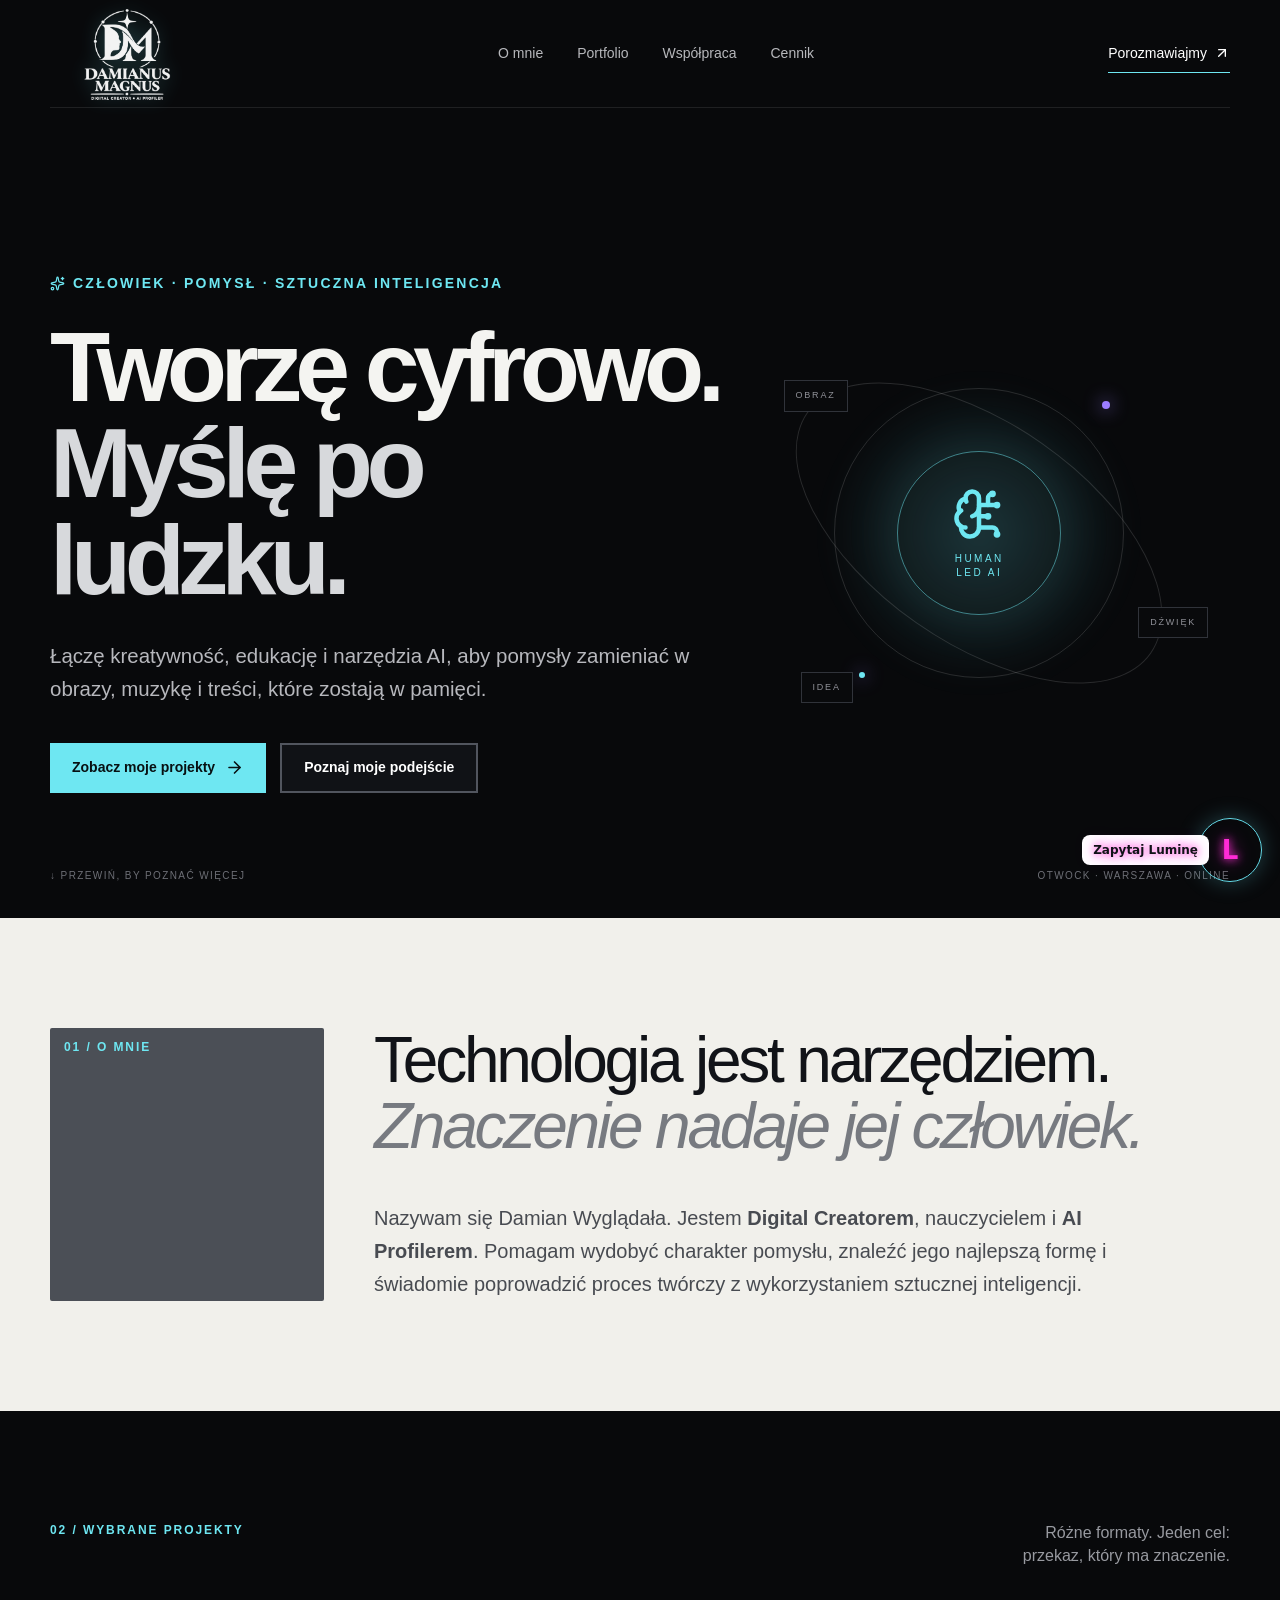
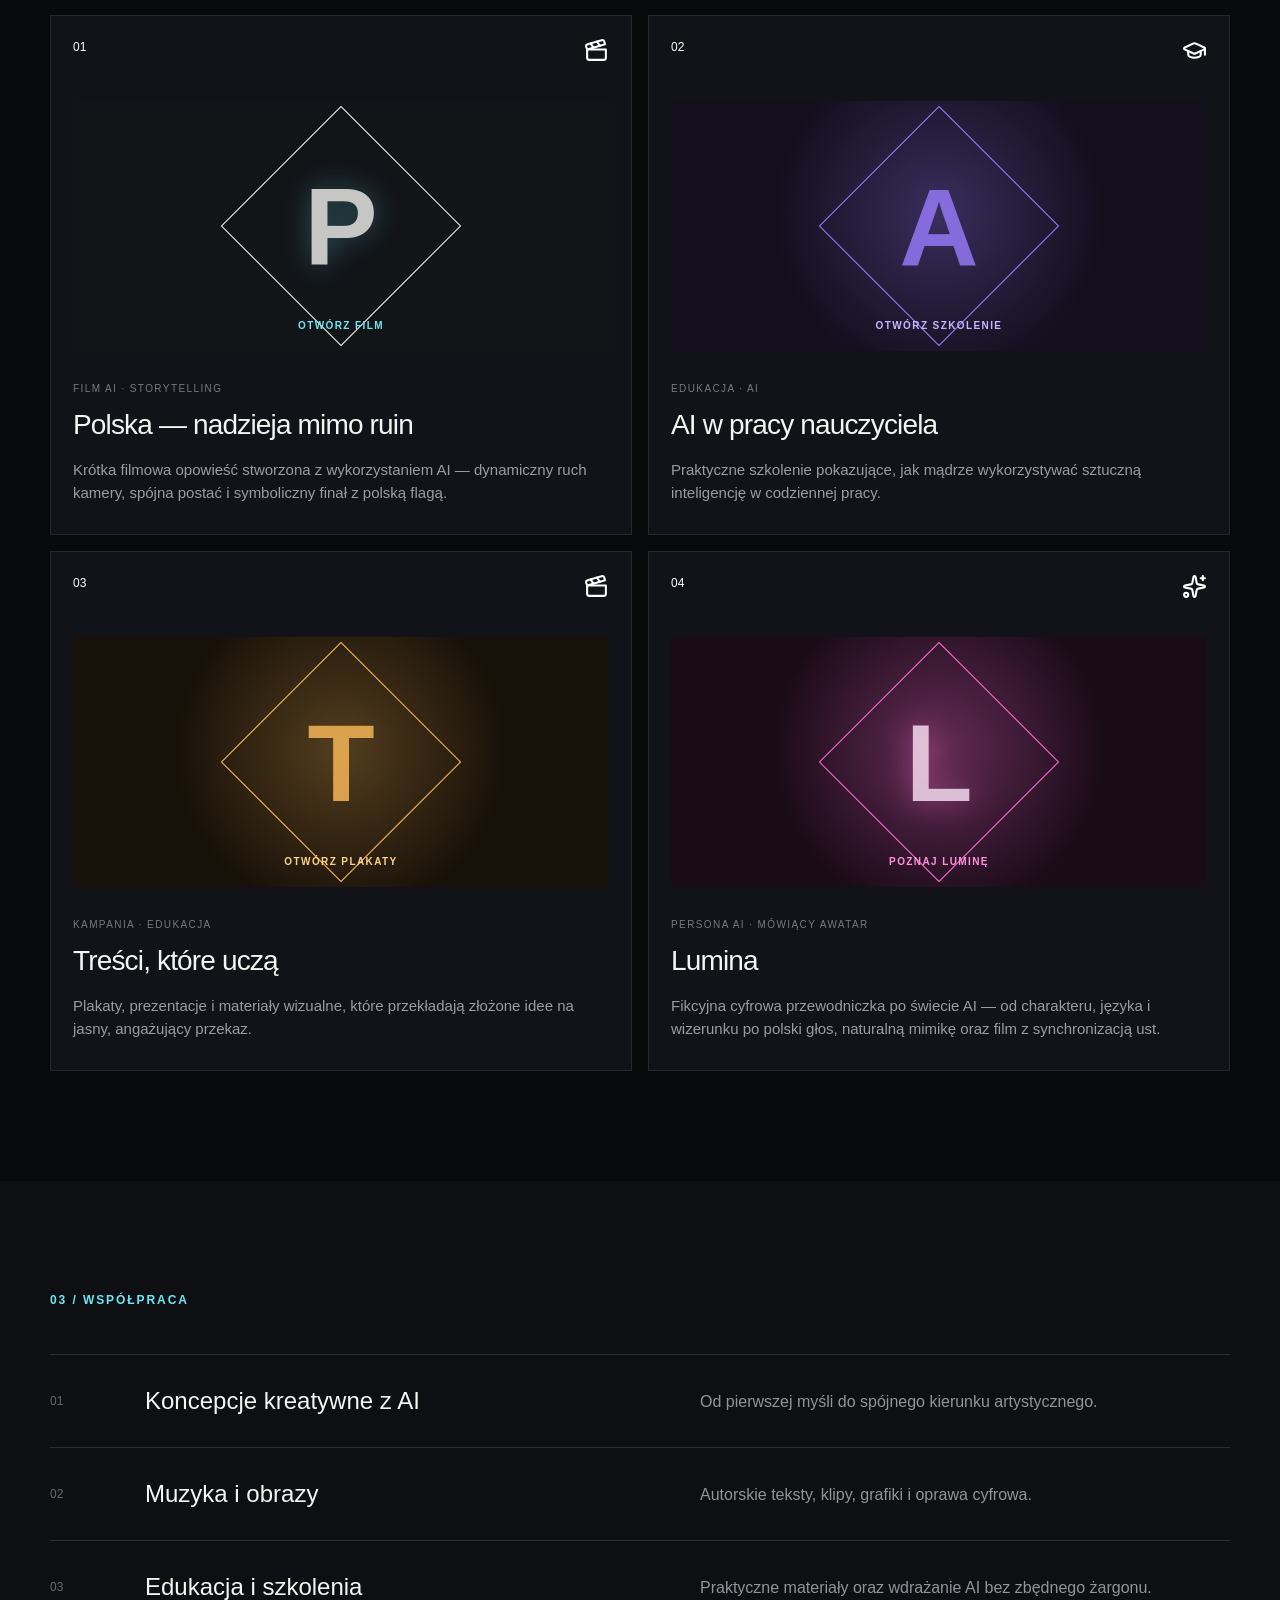
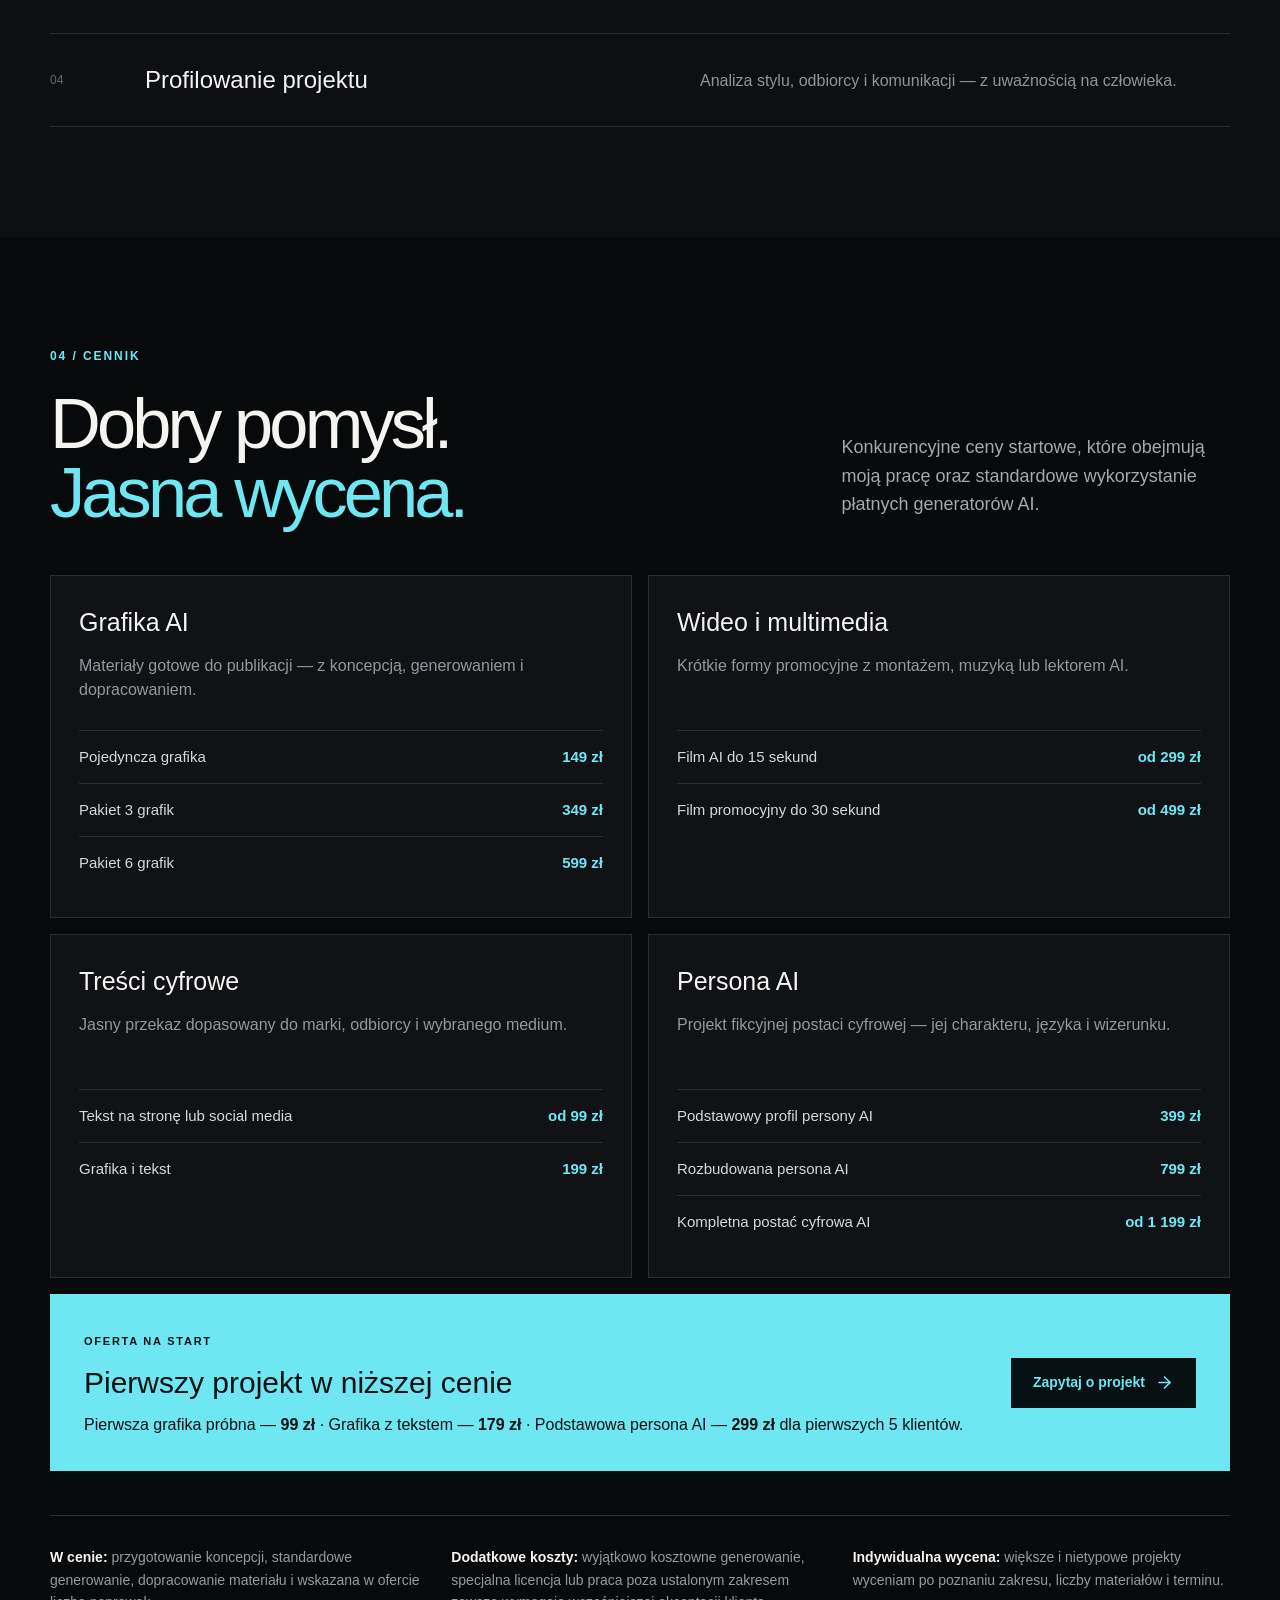
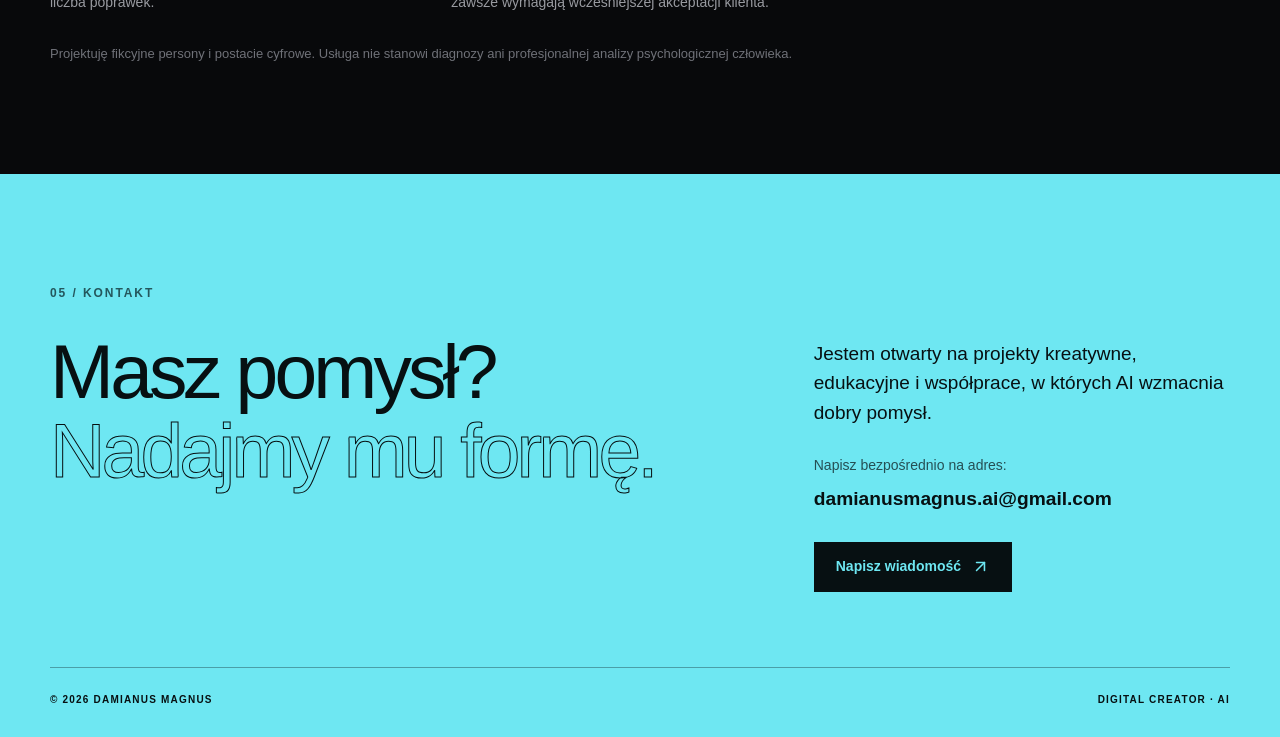
==== commit ff6c9bcc: "Set Lumina launcher letter to neon pink" ====
--- a/index.html
+++ b/index.html
@@ -14,4 +14,4 @@
 <meta name="twitter:description" content="Damian Wyglądała — grafika AI, filmy, awatary i szkolenia AI dla nauczycieli. Poznaj portfolio Damianus Magnus i ofertę współpracy. Otwock, Warszawa i online."/>
 <meta name="twitter:image" content="https://damianusmagnus.github.io/lumina-video-poster.jpg"/>
 <script type="application/ld+json">{"@context": "https://schema.org", "@graph": [{"@type": "Person", "@id": "https://damianusmagnus.github.io/#autor", "name": "Damian Wyglądała", "alternateName": "Damianus Magnus", "url": "https://damianusmagnus.github.io/", "jobTitle": "Digital Creator i nauczyciel"}, {"@type": "WebSite", "@id": "https://damianusmagnus.github.io/#website", "url": "https://damianusmagnus.github.io/", "name": "Damianus Magnus", "alternateName": "Damianus Magnus | Digital Creator & AI", "inLanguage": "pl-PL", "publisher": {"@id": "https://damianusmagnus.github.io/#autor"}}, {"@type": "WebPage", "@id": "https://damianusmagnus.github.io/#webpage", "url": "https://damianusmagnus.github.io/", "name": "Damianus Magnus | Digital Creator & AI", "description": "Damian Wyglądała — grafika AI, filmy, awatary i szkolenia AI dla nauczycieli. Poznaj portfolio Damianus Magnus i ofertę współpracy. Otwock, Warszawa i online.", "inLanguage": "pl-PL", "isPartOf": {"@id": "https://damianusmagnus.github.io/#website"}, "about": {"@id": "https://damianusmagnus.github.io/#autor"}}]}</script>
-<link rel="stylesheet" href="/lumina-chat.css?v=2"/></head><body class="antialiased"><div hidden=""><!--$--><!--/$--></div><main><nav class="nav shell" aria-label="Główna nawigacja"><a class="brand" href="#start" aria-label="Damianus Magnus — strona główna"><img alt="Damianus Magnus — Digital Creator &amp; AI" width="180" height="180" decoding="async" data-nimg="1" class="brand-logo" style="color:transparent" src="/damianus-magnus-logo-en.png"/></a><div class="nav-links"><a href="#o-mnie">O mnie</a><a href="#portfolio">Portfolio</a><a href="#wspolpraca">Współpraca</a><a href="#cennik">Cennik</a></div><a class="nav-cta" href="#kontakt">Porozmawiajmy <svg xmlns="http://www.w3.org/2000/svg" width="16" height="16" viewBox="0 0 24 24" fill="none" stroke="currentColor" stroke-width="2" stroke-linecap="round" stroke-linejoin="round" class="lucide lucide-arrow-up-right" aria-hidden="true"><path d="M7 7h10v10"></path><path d="M7 17 17 7"></path></svg></a></nav><section class="hero shell" id="start"><div class="hero-copy"><div class="eyebrow"><svg xmlns="http://www.w3.org/2000/svg" width="15" height="15" viewBox="0 0 24 24" fill="none" stroke="currentColor" stroke-width="2" stroke-linecap="round" stroke-linejoin="round" class="lucide lucide-sparkles" aria-hidden="true"><path d="M11.017 2.814a1 1 0 0 1 1.966 0l1.051 5.558a2 2 0 0 0 1.594 1.594l5.558 1.051a1 1 0 0 1 0 1.966l-5.558 1.051a2 2 0 0 0-1.594 1.594l-1.051 5.558a1 1 0 0 1-1.966 0l-1.051-5.558a2 2 0 0 0-1.594-1.594l-5.558-1.051a1 1 0 0 1 0-1.966l5.558-1.051a2 2 0 0 0 1.594-1.594z"></path><path d="M20 2v4"></path><path d="M22 4h-4"></path><circle cx="4" cy="20" r="2"></circle></svg> CZŁOWIEK · POMYSŁ · SZTUCZNA INTELIGENCJA</div><h1>Tworzę cyfrowo.<br/><span>Myślę po ludzku.</span></h1><p class="lead">Łączę kreatywność, edukację i narzędzia AI, aby pomysły zamieniać w obrazy, muzykę i treści, które zostają w pamięci.</p><div class="hero-actions"><a class="button primary" href="#portfolio">Zobacz moje projekty <svg xmlns="http://www.w3.org/2000/svg" width="19" height="19" viewBox="0 0 24 24" fill="none" stroke="currentColor" stroke-width="2" stroke-linecap="round" stroke-linejoin="round" class="lucide lucide-arrow-right" aria-hidden="true"><path d="M5 12h14"></path><path d="m12 5 7 7-7 7"></path></svg></a><a class="button ghost" href="#wspolpraca">Poznaj moje podejście</a></div></div><div class="hero-art" aria-label="Kreatywność połączona ze sztuczną inteligencją"><div class="orbit orbit-a"></div><div class="orbit orbit-b"></div><div class="signal signal-one"></div><div class="signal signal-two"></div><div class="core"><svg xmlns="http://www.w3.org/2000/svg" width="54" height="54" viewBox="0 0 24 24" fill="none" stroke="currentColor" stroke-width="2" stroke-linecap="round" stroke-linejoin="round" class="lucide lucide-brain-circuit" aria-hidden="true"><path d="M12 5a3 3 0 1 0-5.997.125 4 4 0 0 0-2.526 5.77 4 4 0 0 0 .556 6.588A4 4 0 1 0 12 18Z"></path><path d="M9 13a4.5 4.5 0 0 0 3-4"></path><path d="M6.003 5.125A3 3 0 0 0 6.401 6.5"></path><path d="M3.477 10.896a4 4 0 0 1 .585-.396"></path><path d="M6 18a4 4 0 0 1-1.967-.516"></path><path d="M12 13h4"></path><path d="M12 18h6a2 2 0 0 1 2 2v1"></path><path d="M12 8h8"></path><path d="M16 8V5a2 2 0 0 1 2-2"></path><circle cx="16" cy="13" r=".5"></circle><circle cx="18" cy="3" r=".5"></circle><circle cx="20" cy="21" r=".5"></circle><circle cx="20" cy="8" r=".5"></circle></svg><span>HUMAN<br/>LED AI</span></div><span class="float-tag tag-a">OBRAZ</span><span class="float-tag tag-b">DŹWIĘK</span><span class="float-tag tag-c">IDEA</span></div><div class="hero-foot"><span>↓ PRZEWIŃ, BY POZNAĆ WIĘCEJ</span><span>OTWOCK · WARSZAWA · ONLINE</span></div></section><section class="statement" id="o-mnie"><div class="shell statement-grid"><p class="section-label">01 / O MNIE</p><div><h2>Technologia jest narzędziem.<br/><em>Znaczenie nadaje jej człowiek.</em></h2><p>Nazywam się Damian Wyglądała. Jestem <strong>Digital Creatorem</strong>, nauczycielem i <strong>AI Profilerem</strong>. Pomagam wydobyć charakter pomysłu, znaleźć jego najlepszą formę i świadomie poprowadzić proces twórczy z wykorzystaniem sztucznej inteligencji.</p></div></div></section><section class="projects shell" id="portfolio"><div class="section-head"><p class="section-label">02 / WYBRANE PROJEKTY</p><p>Różne formaty. Jeden cel:<br/>przekaz, który ma znaczenie.</p></div><div class="project-grid"><article class="project-card poland poland-film-card"><div class="card-top"><span>01</span><svg xmlns="http://www.w3.org/2000/svg" width="25" height="25" viewBox="0 0 24 24" fill="none" stroke="currentColor" stroke-width="2" stroke-linecap="round" stroke-linejoin="round" class="lucide lucide-clapperboard" aria-hidden="true"><path d="m12.296 3.464 3.02 3.956"></path><path d="M20.2 6 3 11l-.9-2.4c-.3-1.1.3-2.2 1.3-2.5l13.5-4c1.1-.3 2.2.3 2.5 1.3z"></path><path d="M3 11h18v8a2 2 0 0 1-2 2H5a2 2 0 0 1-2-2z"></path><path d="m6.18 5.276 3.1 3.899"></path></svg></div><button class="visual poland-trigger" type="button" aria-label="Otwórz film Polska — nadzieja mimo ruin"><span aria-hidden="true">P</span><small>OTWÓRZ FILM</small></button><p class="project-type">FILM AI · STORYTELLING</p><h3>Polska — nadzieja mimo ruin</h3><p>Krótka filmowa opowieść stworzona z wykorzystaniem AI — dynamiczny ruch kamery, spójna postać i symboliczny finał z polską flagą.</p></article><article class="project-card violet training-card"><div class="card-top"><span>02</span><svg xmlns="http://www.w3.org/2000/svg" width="25" height="25" viewBox="0 0 24 24" fill="none" stroke="currentColor" stroke-width="2" stroke-linecap="round" stroke-linejoin="round" class="lucide lucide-graduation-cap" aria-hidden="true"><path d="M21.42 10.922a1 1 0 0 0-.019-1.838L12.83 5.18a2 2 0 0 0-1.66 0L2.6 9.08a1 1 0 0 0 0 1.832l8.57 3.908a2 2 0 0 0 1.66 0z"></path><path d="M22 10v6"></path><path d="M6 12.5V16a6 3 0 0 0 12 0v-3.5"></path></svg></div><button class="visual training-trigger" type="button" aria-label="Otwórz szkolenie AI w pracy nauczyciela"><span aria-hidden="true">A</span><small>OTWÓRZ SZKOLENIE</small></button><p class="project-type">EDUKACJA · AI</p><h3>AI w pracy nauczyciela</h3><p>Praktyczne szkolenie pokazujące, jak mądrze wykorzystywać sztuczną inteligencję w codziennej pracy.</p></article><article class="project-card amber poster-gallery-card"><div class="card-top"><span>03</span><svg xmlns="http://www.w3.org/2000/svg" width="25" height="25" viewBox="0 0 24 24" fill="none" stroke="currentColor" stroke-width="2" stroke-linecap="round" stroke-linejoin="round" class="lucide lucide-clapperboard" aria-hidden="true"><path d="m12.296 3.464 3.02 3.956"></path><path d="M20.2 6 3 11l-.9-2.4c-.3-1.1.3-2.2 1.3-2.5l13.5-4c1.1-.3 2.2.3 2.5 1.3z"></path><path d="M3 11h18v8a2 2 0 0 1-2 2H5a2 2 0 0 1-2-2z"></path><path d="m6.18 5.276 3.1 3.899"></path></svg></div><button class="visual poster-gallery-trigger" type="button" aria-label="Otwórz galerię plakatów edukacyjnych"><span aria-hidden="true">T</span><small>OTWÓRZ PLAKATY</small></button><p class="project-type">KAMPANIA · EDUKACJA</p><h3>Treści, które uczą</h3><p>Plakaty, prezentacje i materiały wizualne, które przekładają złożone idee na jasny, angażujący przekaz.</p></article><article class="project-card lumina lumina-modal-card"><div class="card-top"><span>04</span><svg xmlns="http://www.w3.org/2000/svg" width="25" height="25" viewBox="0 0 24 24" fill="none" stroke="currentColor" stroke-width="2" stroke-linecap="round" stroke-linejoin="round" class="lucide lucide-sparkles" aria-hidden="true"><path d="M11.017 2.814a1 1 0 0 1 1.966 0l1.051 5.558a2 2 0 0 0 1.594 1.594l5.558 1.051a1 1 0 0 1 0 1.966l-5.558 1.051a2 2 0 0 0-1.594 1.594l-1.051 5.558a1 1 0 0 1-1.966 0l-1.051-5.558a2 2 0 0 0-1.594-1.594l-5.558-1.051a1 1 0 0 1 0-1.966l5.558-1.051a2 2 0 0 0 1.594-1.594z"></path><path d="M20 2v4"></path><path d="M22 4h-4"></path><circle cx="4" cy="20" r="2"></circle></svg></div><button class="visual lumina-trigger" type="button" aria-label="Otwórz film z Luminą"><span aria-hidden="true">L</span><small>POZNAJ LUMINĘ</small></button><p class="project-type">PERSONA AI · MÓWIĄCY AWATAR</p><h3>Lumina</h3><p>Fikcyjna cyfrowa przewodniczka po świecie AI — od charakteru, języka i wizerunku po polski głos, naturalną mimikę oraz film z synchronizacją ust.</p></article></div></section><section class="services" id="wspolpraca"><div class="shell"><p class="section-label">03 / WSPÓŁPRACA</p><div class="service-row"><span>01</span><h3>Koncepcje kreatywne z AI</h3><p>Od pierwszej myśli do spójnego kierunku artystycznego.</p></div><div class="service-row"><span>02</span><h3>Muzyka i obrazy</h3><p>Autorskie teksty, klipy, grafiki i oprawa cyfrowa.</p></div><div class="service-row"><span>03</span><h3>Edukacja i szkolenia</h3><p>Praktyczne materiały oraz wdrażanie AI bez zbędnego żargonu.</p></div><div class="service-row"><span>04</span><h3>Profilowanie projektu</h3><p>Analiza stylu, odbiorcy i komunikacji — z uważnością na człowieka.</p></div></div></section><section class="pricing shell" id="cennik"><div class="pricing-head"><div><p class="section-label">04 / CENNIK</p><h2>Dobry pomysł.<br/><span>Jasna wycena.</span></h2></div><p>Konkurencyjne ceny startowe, które obejmują moją pracę oraz standardowe wykorzystanie płatnych generatorów AI.</p></div><div class="pricing-grid"><article class="price-card"><h3>Grafika AI</h3><p>Materiały gotowe do publikacji — z koncepcją, generowaniem i dopracowaniem.</p><div><div class="price-row"><span>Pojedyncza grafika</span><strong>149 zł</strong></div><div class="price-row"><span>Pakiet 3 grafik</span><strong>349 zł</strong></div><div class="price-row"><span>Pakiet 6 grafik</span><strong>599 zł</strong></div></div></article><article class="price-card"><h3>Wideo i multimedia</h3><p>Krótkie formy promocyjne z montażem, muzyką lub lektorem AI.</p><div><div class="price-row"><span>Film AI do 15 sekund</span><strong>od 299 zł</strong></div><div class="price-row"><span>Film promocyjny do 30 sekund</span><strong>od 499 zł</strong></div></div></article><article class="price-card"><h3>Treści cyfrowe</h3><p>Jasny przekaz dopasowany do marki, odbiorcy i wybranego medium.</p><div><div class="price-row"><span>Tekst na stronę lub social media</span><strong>od 99 zł</strong></div><div class="price-row"><span>Grafika i tekst</span><strong>199 zł</strong></div></div></article><article class="price-card"><h3>Persona AI</h3><p>Projekt fikcyjnej postaci cyfrowej — jej charakteru, języka i wizerunku.</p><div><div class="price-row"><span>Podstawowy profil persony AI</span><strong>399 zł</strong></div><div class="price-row"><span>Rozbudowana persona AI</span><strong>799 zł</strong></div><div class="price-row"><span>Kompletna postać cyfrowa AI</span><strong>od 1 199 zł</strong></div></div></article></div><div class="starter-offer"><div><span class="offer-kicker">OFERTA NA START</span><h3>Pierwszy projekt w niższej cenie</h3><p>Pierwsza grafika próbna — <strong>99 zł</strong> · Grafika z tekstem — <strong>179 zł</strong> · Podstawowa persona AI — <strong>299 zł</strong> dla pierwszych 5 klientów.</p></div><a class="button primary" href="#kontakt">Zapytaj o projekt <svg xmlns="http://www.w3.org/2000/svg" width="19" height="19" viewBox="0 0 24 24" fill="none" stroke="currentColor" stroke-width="2" stroke-linecap="round" stroke-linejoin="round" class="lucide lucide-arrow-right" aria-hidden="true"><path d="M5 12h14"></path><path d="m12 5 7 7-7 7"></path></svg></a></div><div class="pricing-notes"><p><strong>W cenie:</strong> przygotowanie koncepcji, standardowe generowanie, dopracowanie materiału i wskazana w ofercie liczba poprawek.</p><p><strong>Dodatkowe koszty:</strong> wyjątkowo kosztowne generowanie, specjalna licencja lub praca poza ustalonym zakresem zawsze wymagają wcześniejszej akceptacji klienta.</p><p><strong>Indywidualna wycena:</strong> większe i nietypowe projekty wyceniam po poznaniu zakresu, liczby materiałów i terminu.</p></div><p class="pricing-disclaimer">Projektuję fikcyjne persony i postacie cyfrowe. Usługa nie stanowi diagnozy ani profesjonalnej analizy psychologicznej człowieka.</p></section><footer id="kontakt"><div class="shell footer-grid"><div><p class="section-label">05 / KONTAKT</p><h2>Masz pomysł?<br/><span>Nadajmy mu formę.</span></h2></div><div class="contact-box"><p>Jestem otwarty na projekty kreatywne, edukacyjne i współprace, w których AI wzmacnia dobry pomysł.</p><p class="contact-note">Napisz bezpośrednio na adres:</p><a class="contact-email" href="mailto:damianusmagnus.ai@gmail.com">damianusmagnus.ai@gmail.com</a><a class="button primary" href="mailto:damianusmagnus.ai@gmail.com?subject=Zapytanie%20o%20wsp%C3%B3%C5%82prac%C4%99">Napisz wiadomość <svg xmlns="http://www.w3.org/2000/svg" width="19" height="19" viewBox="0 0 24 24" fill="none" stroke="currentColor" stroke-width="2" stroke-linecap="round" stroke-linejoin="round" class="lucide lucide-arrow-up-right" aria-hidden="true"><path d="M7 7h10v10"></path><path d="M7 17 17 7"></path></svg></a></div></div><div class="shell copyright"><span>© 2026 DAMIANUS MAGNUS</span><span>DIGITAL CREATOR · AI</span></div></footer></main><!--$--><!--/$--><script src="/_next/static/chunks/0-tcbu1n0h8mf.js" id="_R_" async=""></script><script>(self.__next_f=self.__next_f||[]).push([0])</script><script>self.__next_f.push([1,"1:\"$Sreact.fragment\"\n2:I[96726,[\"/_next/static/chunks/0-4zpttn2a9wb.js\"],\"default\"]\n3:I[15914,[\"/_next/static/chunks/0-4zpttn2a9wb.js\"],\"default\"]\n4:I[12007,[\"/_next/static/chunks/0-4zpttn2a9wb.js\",\"/_next/static/chunks/293rtlzyexjgv.js\"],\"Image\"]\n5:I[53382,[\"/_next/static/chunks/0-4zpttn2a9wb.js\",\"/_next/static/chunks/293rtlzyexjgv.js\"],\"default\"]\n13:I[47276,[\"/_next/static/chunks/0-4zpttn2a9wb.js\"],\"default\",1]\n:HL[\"/_next/static/chunks/1y26fx2zt2smo.css\",\"style\"]\n0:{\"P\":null,\"c\":[\"\",\"\"],\"q\":\"\",\"i\":false,\"f\":[[[\"\",{\"children\":[\"__PAGE__\",{},\"$undefined\",\"$undefined\",4608]},\"$undefined\",\"$undefined\",4624],[[\"$\",\"$1\",\"c\",{\"children\":[[[\"$\",\"link\",\"0\",{\"rel\":\"stylesheet\",\"href\":\"/_next/static/chunks/1y26fx2zt2smo.css\",\"precedence\":\"next\",\"crossOrigin\":\"$undefined\",\"nonce\":\"$undefined\"}],[\"$\",\"script\",\"script-0\",{\"src\":\"/_next/static/chunks/0-4zpttn2a9wb.js\",\"async\":true,\"nonce\":\"$undefined\"}]],[\"$\",\"html\",null,{\"lang\":\"pl\",\"children\":[\"$\",\"body\",null,{\"className\":\"antialiased\",\"children\":[\"$\",\"$L2\",null,{\"parallelRouterKey\":\"children\",\"error\":\"$undefined\",\"errorStyles\":\"$undefined\",\"errorScripts\":\"$undefined\",\"template\":[\"$\",\"$L3\",null,{}],\"templateStyles\":\"$undefined\",\"templateScripts\":\"$undefined\",\"notFound\":[[[\"$\",\"title\",null,{\"children\":\"404: This page could not be found.\"}],[\"$\",\"div\",null,{\"style\":{\"fontFamily\":\"system-ui,\\\"Segoe UI\\\",Roboto,Helvetica,Arial,sans-serif,\\\"Apple Color Emoji\\\",\\\"Segoe UI Emoji\\\"\",\"height\":\"100vh\",\"textAlign\":\"center\",\"display\":\"flex\",\"flexDirection\":\"column\",\"alignItems\":\"center\",\"justifyContent\":\"center\"},\"children\":[\"$\",\"div\",null,{\"children\":[[\"$\",\"style\",null,{\"dangerouslySetInnerHTML\":{\"__html\":\"body{color:#000;background:#fff;margin:0}.next-error-h1{border-right:1px solid rgba(0,0,0,.3)}@media (prefers-color-scheme:dark){body{color:#fff;background:#000}.next-error-h1{border-right:1px solid rgba(255,255,255,.3)}}\"}}],[\"$\",\"h1\",null,{\"className\":\"next-error-h1\",\"style\":{\"display\":\"inline-block\",\"margin\":\"0 20px 0 0\",\"padding\":\"0 23px 0 0\",\"fontSize\":24,\"fontWeight\":500,\"verticalAlign\":\"top\",\"lineHeight\":\"49px\"},\"children\":404}],[\"$\",\"div\",null,{\"style\":{\"display\":\"inline-block\"},\"children\":[\"$\",\"h2\",null,{\"style\":{\"fontSize\":14,\"fontWeight\":400,\"lineHeight\":\"49px\",\"margin\":0},\"children\":\"This page could not be found.\"}]}]]}]}]],[]],\"forbidden\":\"$undefined\",\"unauthorized\":\"$undefined\"}]}]}]]}],{\"children\":[[\"$\",\"$1\",\"c\",{\"children\":[[\"$\",\"main\",null,{\"children\":[[\"$\",\"nav\",null,{\"className\":\"nav shell\",\"aria-label\":\"Główna nawigacja\",\"children\":[[\"$\",\"a\",null,{\"className\":\"brand\",\"href\":\"#start\",\"aria-label\":\"Damianus Magnus — strona główna\",\"children\":[\"$\",\"$L4\",null,{\"className\":\"brand-logo\",\"src\":\"/damianus-magnus-logo-en.png\",\"alt\":\"Damianus Magnus — Digital Creator \u0026 AI\",\"width\":180,\"height\":180,\"priority\":true}]}],[\"$\",\"div\",null,{\"className\":\"nav-links\",\"children\":[[\"$\",\"a\",null,{\"href\":\"#o-mnie\",\"children\":\"O mnie\"}],[\"$\",\"a\",null,{\"href\":\"#portfolio\",\"children\":\"Portfolio\"}],[\"$\",\"a\",null,{\"href\":\"#wspolpraca\",\"children\":\"Współpraca\"}],[\"$\",\"a\",null,{\"href\":\"#cennik\",\"children\":\"Cennik\"}]]}],[\"$\",\"a\",null,{\"className\":\"nav-cta\",\"href\":\"#kontakt\",\"children\":[\"Porozmawiajmy \",[\"$\",\"$L5\",null,{\"ref\":\"$undefined\",\"iconNode\":[[\"path\",{\"d\":\"M7 7h10v10\",\"key\":\"1tivn9\"}],[\"path\",{\"d\":\"M7 17 17 7\",\"key\":\"1vkiza\"}]],\"className\":\"lucide-arrow-up-right\",\"size\":16}]]}]]}],[\"$\",\"section\",null,{\"className\":\"hero shell\",\"id\":\"start\",\"children\":[[\"$\",\"div\",null,{\"className\":\"hero-copy\",\"children\":[[\"$\",\"div\",null,{\"className\":\"eyebrow\",\"children\":[[\"$\",\"$L5\",null,{\"ref\":\"$undefined\",\"iconNode\":[[\"path\",{\"d\":\"M11.017 2.814a1 1 0 0 1 1.966 0l1.051 5.558a2 2 0 0 0 1.594 1.594l5.558 1.051a1 1 0 0 1 0 1.966l-5.558 1.051a2 2 0 0 0-1.594 1.594l-1.051 5.558a1 1 0 0 1-1.966 0l-1.051-5.558a2 2 0 0 0-1.594-1.594l-5.558-1.051a1 1 0 0 1 0-1.966l5.558-1.051a2 2 0 0 0 1.594-1.594z\",\"key\":\"1s2grr\"}],[\"path\",{\"d\":\"M20 2v4\",\"key\":\"1rf3ol\"}],[\"path\",{\"d\":\"M22 4h-4\",\"key\":\"gwowj6\"}],[\"circle\",{\"cx\":\"4\",\"cy\":\"20\",\"r\":\"2\",\"key\":\"6kqj1y\"}]],\"className\":\"lucide-sparkles\",\"size\":15}],\" CZŁOWIEK · POMYSŁ · SZTUCZNA INTELIGENCJA\"]}],[\"$\",\"h1\",null,{\"children\":[\"Tworzę cyfrowo.\",[\"$\",\"br\",null,{}],[\"$\",\"span\",null,{\"children\":\"Myślę po ludzku.\"}]]}],[\"$\",\"p\",null,{\"className\":\"lead\",\"children\":\"Łączę kreatywność, edukację i narzędzia AI, aby pomysły zamieniać w obrazy, muzykę i treści, które zostają w pamięci.\"}],[\"$\",\"div\",null,{\"className\":\"hero-actions\",\"children\":[[\"$\",\"a\",null,{\"className\":\"button primary\",\"href\":\"#portfolio\",\"children\":[\"Zobacz moje projekty \",[\"$\",\"$L5\",null,{\"ref\":\"$undefined\",\"iconNode\":[[\"path\",{\"d\":\"M5 12h14\",\"key\":\"1ays0h\"}],[\"path\",{\"d\":\"m12 5 7 7-7 7\",\"key\":\"xquz4c\"}]],\"className\":\"lucide-arrow-right\",\"size\":19}]]}],[\"$\",\"a\",null,{\"className\":\"button ghost\",\"href\":\"#wspolpraca\",\"children\":\"Poznaj moje podejście\"}]]}]]}],[\"$\",\"div\",null,{\"className\":\"hero-art\",\"aria-label\":\"Kreatywność połączona ze sztuczną inteligencją\",\"children\":[[\"$\",\"div\",null,{\"className\":\"orbit orbit-a\"}],[\"$\",\"div\",null,{\"className\":\"orbit orbit-b\"}],[\"$\",\"div\",null,{\"className\":\"signal signal-one\"}],[\"$\",\"div\",null,{\"className\":\"signal signal-two\"}],[\"$\",\"div\",null,{\"className\":\"core\",\"children\":[[\"$\",\"$L5\",null,{\"ref\":\"$undefined\",\"iconNode\":[[\"path\",{\"d\":\"M12 5a3 3 0 1 0-5.997.125 4 4 0 0 0-2.526 5.77 4 4 0 0 0 .556 6.588A4 4 0 1 0 12 18Z\",\"key\":\"l5xja\"}],[\"path\",{\"d\":\"M9 13a4.5 4.5 0 0 0 3-4\",\"key\":\"10igwf\"}],[\"path\",{\"d\":\"M6.003 5.125A3 3 0 0 0 6.401 6.5\",\"key\":\"105sqy\"}],[\"path\",{\"d\":\"M3.477 10.896a4 4 0 0 1 .585-.396\",\"key\":\"ql3yin\"}],[\"path\",{\"d\":\"M6 18a4 4 0 0 1-1.967-.516\",\"key\":\"2e4loj\"}],[\"path\",{\"d\":\"M12 13h4\",\"key\":\"1ku699\"}],[\"path\",{\"d\":\"M12 18h6a2 2 0 0 1 2 2v1\",\"key\":\"105ag5\"}],[\"path\",{\"d\":\"M12 8h8\",\"key\":\"1lhi5i\"}],[\"path\",{\"d\":\"M16 8V5a2 2 0 0 1 2-2\",\"key\":\"u6izg6\"}],[\"circle\",{\"cx\":\"16\",\"cy\":\"13\",\"r\":\".5\",\"key\":\"ry7gng\"}],[\"circle\",{\"cx\":\"18\",\"cy\":\"3\",\"r\":\".5\",\"key\":\"1aiba7\"}],[\"circle\",{\"cx\":\"20\",\"cy\":\"21\",\"r\":\".5\",\"key\":\"yhc1fs\"}],[\"circle\",{\"cx\":\"20\",\"cy\":\"8\",\"r\":\".5\",\"key\":\"1e43v0\"}]],\"className\":\"lucide-brain-circuit\",\"size\":54}],\"$L6\"]}],\"$L7\",\"$L8\",\"$L9\"]}],\"$La\"]}],\"$Lb\",\"$Lc\",\"$Ld\",\"$Le\",\"$Lf\"]}],[\"$L10\"],\"$L11\"]}],{},null,false,null]},null,false,null],\"$L12\",false]],\"m\":\"$undefined\",\"G\":[\"$13\",[\"$L14\"]],\"S\":true,\"h\":null,\"r\":\"$undefined\",\"s\":\"$undefined\",\"a\":\"$undefined\",\"l\":\"$undefined\",\"p\":\"$undefined\",\"d\":\"$undefined\",\"b\":\"QSBd6uk6fhMNOCzESPxW_\"}\n15:I[23837,[\"/_next/static/chunks/0-4zpttn2a9wb.js\",\"/_next/static/chunks/293rtlzyexjgv.js\"],\"default\"]\n16:I[88061,[\"/_next/static/chunks/0-4zpttn2a9wb.js\",\"/_next/static/chunks/293rtlzyexjgv.js\"],\"default\"]\n17:I[29272,[\"/_next/static/chunks/0-4zpttn2a9wb.js\",\"/_next/static/chunks/293rtlzyexjgv.js\"],\"default\"]\n18:I[21245,[\"/_next/static/chunks/0-4zpttn2a9wb.js\",\"/_next/static/chunks/293rtlzyexjgv.js\"],\"default\"]\n1a:I[52800,[\"/_next/static/chunks/0-4zpttn2a9wb.js\"],\"OutletBoundary\"]\n1b:\"$Sreact.suspense\"\n1d:I[52800,[\"/_next/static/chunks/0-4zpttn2a9wb.js\"],\"ViewportBoundary\"]\n1f:I[52800,[\"/_next/static/chunks/0-4zpttn2a9wb.js\"],\"MetadataBoundary\"]\n6:[\"$\",\"span\",null,{\"children\":[\"HUMAN\",[\"$\",\"br\",null,{}],\"LED AI\"]}]\n7:[\"$\",\"span\",null,{\"className\":\"float-tag tag-a\",\"children\":\"OBRAZ\"}]\n8:[\"$\",\"span\",null,{\"className\":\"float-tag tag-b\",\"children\":\"DŹWIĘK\"}]\n9:[\"$\",\"span\",null,{\"className\":\"float-tag tag-c\",\"children\":\"IDEA\"}]\na:[\"$\",\"div\",null,{\"className\":\"hero-foot\",\"children\":[[\"$\",\"span\",null,{\"children\":\"↓ PRZEWIŃ, BY POZNAĆ WIĘCEJ\"}],[\"$\",\"span\",null,{\"children\":\"OTWOCK · WARSZAWA · ONLINE\"}]]}]\nb:[\"$\",\"section\",null,{\"className\":\"statement\",\"id\":\"o-mnie\",\"children\":[\"$\",\"div\",null,{\"className\":\"shell statement-grid\",\"children\":[[\"$\",\"p\",null,{\"className\":\"section-label\",\"children\":\"01 / O MNIE\"}],[\"$\",\"div\",null,{\"children\":[[\"$\",\"h2\",null,{\"children\":[\"Technologia jest narzędziem.\",[\"$\",\"br\",null,{}],[\"$\",\"em\",null,{\"children\":\"Znaczenie nadaje jej człowiek.\"}]]}],[\"$\",\"p\",null,{\"children\":[\"Nazywam się Damian Wyglądała. Jestem \",[\"$\",\"strong\",null,{\"children\":\"Digital Creatorem\"}],\", nauczycielem i \",[\"$\",\"strong\",null,{\"children\":\"AI Profilerem\"}],\". Pomagam wydobyć charakter pomysłu, znaleźć jego najlepszą formę i świadomie poprowadzić proces twórczy z wykorzystaniem sztucznej inteligencji.\"]}]]}]]}]}]\nc:[\"$\",\"section\",null,{\"className\":\"projects shell\",\"id\":\"portfolio\",\"children\":[[\"$\",\"div\",null,{\"className\":\"section-head\",\"children\":[[\"$\",\"p\",null,{\"className\":\"section-label\",\"children\":\"02 / WYBRANE PROJEKTY\"}],[\"$\",\"p\",null,{\"children\":[\"Różne formaty. Jeden cel:\",[\"$\",\"br\",null,{}],\"przekaz, który ma znaczenie.\"]}]]}],[\"$\",\"div\",null,{\"className\":\"project-grid\",\"children\":[[\"$\",\"$L15\",\"Polska — nadzieja mimo ruin\",{}],[\"$\",\"$L16\",\"AI w pracy nauczyciela\",{}],[\"$\",\"$L17\",\"Treści, które uczą\",{}],[\"$\",\"$L18\",\"Lumina\",{}]]}]]}]\nd:[\"$\",\"section\",null,{\"className\":\"services\",\"id\":\"wspolpraca\",\"children\":[\"$\",\"div\",null,{\"className\":\"shell\",\"children\":[[\"$\",\"p\",null,{\"className\":\"section-label\",\"children\":\"03 / WSPÓŁPRACA\"}],[\"$\",\"div\",null,{\"className\":\"service-row\",\"children\":[[\"$\",\"span\",null,{\"children\":\"01\"}],[\"$\",\"h3\",null,{\"children\":\"Koncepcje kreatywne z AI\"}],[\"$\",\"p\",null,{\"children\":\"Od pierwszej myśli do spójnego kierunku artystycznego.\"}]]}],[\"$\",\"div\",null,{\"className\":\"service-row\",\"children\":[[\"$\",\"span\",null,{\"children\":\"02\"}],[\"$\",\"h3\",null,{\"children\":\"Muzyka i obrazy\"}],[\"$\",\"p\",null,{\"children\":\"Autorskie teksty, klipy, grafiki i oprawa cyfrowa.\"}]]}],[\"$\",\"div\",null,{\"className\":\"service-row\",\"children\":[[\"$\",\"span\",null,{\"children\":\"03\"}],[\"$\",\"h3\",null,{\"children\":\"Edukacja i szkolenia\"}],[\"$\",\"p\",null,{\"children\":\"Praktyczne materiały oraz wdrażanie AI bez zbędnego żargonu.\"}]]}],[\"$\",\"div\",null,{\"className\":\"service-row\",\"children\":[[\"$\",\"span\",null,{\"children\":\"04\"}],[\"$\",\"h3\",null,{\"children\":\"Profilowanie projektu\"}],[\"$\",\"p\",null,{\"children\":\"Analiza stylu, odbiorcy i komunikacji — z uważnością na człowieka.\"}]]}]]}]}]\ne:[\"$\",\"section\",null,{\"className\":\"pricing shell\",\"id\":\"cennik\",\"children\":[[\"$\",\"div\",null,{\"className\":\"pricing-head\",\"children\":[[\"$\",\"div\",null,{\"children\":[[\"$\",\"p\",null,{\"className\":\"section-label\",\"children\":\"04 / CENNIK\"}],[\"$\",\"h2\",null,{\"children\":[\"Dobry pomysł.\",[\"$\",\"br\",null,{}],[\"$\",\"span\",null,{\"children\":\"Jasna wycena.\"}]]}]]}],[\"$\",\"p\",null,{\"children\":\"Konkurencyjne ceny startowe, które obejmują moją pracę oraz standardowe wykorzystanie płatnych generatorów AI.\"}]]}],[\"$\",\"div\",null,{\"className\":\"pricing-grid\",\"children\":[[\"$\",\"article\",\"Grafika AI\",{\"className\":\"price-card\",\"children\":[[\"$\",\"h3\",null,{\"children\":\"Grafika AI\"}],[\"$\",\"p\",null,{\"children\":\"Materiały gotowe do publikacji — z koncepcją, generowaniem i dopracowaniem.\"}],[\"$\",\"div\",null,{\"children\":[[\"$\",\"div\",\"Pojedyncza grafika\",{\"className\":\"price-row\",\"children\":[[\"$\",\"span\",null,{\"children\":\"Pojedyncza grafika\"}],[\"$\",\"strong\",null,{\"children\":\"149 zł\"}]]}],[\"$\",\"div\",\"Pakiet 3 grafik\",{\"className\":\"price-row\",\"children\":[[\"$\",\"span\",null,{\"children\":\"Pakiet 3 grafik\"}],[\"$\",\"strong\",null,{\"children\":\"349 zł\"}]]}],[\"$\",\"div\",\"Pakiet 6 grafik\",{\"className\":\"price-row\",\"children\":[[\"$\",\"span\",null,{\"children\":\"Pakiet 6 grafik\"}],[\"$\",\"strong\",null,{\"children\":\"599 zł\"}]]}]]}]]}],[\"$\",\"article\",\"Wideo i multimedia\",{\"className\":\"price-card\",\"children\":[[\"$\",\"h3\",null,{\"children\":\"Wideo i multimedia\"}],[\"$\",\"p\",null,{\"children\":\"Krótkie formy promocyjne z montażem, muzyką lub lektorem AI.\"}],[\"$\",\"div\",null,{\"children\":[[\"$\",\"div\",\"Film AI do 15 sekund\",{\"className\":\"price-row\",\"children\":[[\"$\",\"span\",null,{\"children\":\"Film AI do 15 sekund\"}],[\"$\",\"strong\",null,{\"children\":\"od 299 zł\"}]]}],[\"$\",\"div\",\"Film promocyjny do 30 sekund\",{\"className\":\"price-row\",\"children\":[[\"$\",\"span\",null,{\"children\":\"Film promocyjny do 30 sekund\"}],[\"$\",\"strong\",null,{\"children\":\"od 499 zł\"}]]}]]}]]}],[\"$\",\"article\",\"Treści cyfrowe\",{\"className\":\"price-card\",\"children\":[[\"$\",\"h3\",null,{\"children\":\"Treści cyfrowe\"}],[\"$\",\"p\",null,{\"children\":\"Jasny przekaz dopasowany do marki, odbiorcy i wybranego medium.\"}],[\"$\",\"div\",null,{\"children\":[[\"$\",\"div\",\"Tekst na stronę lub social media\",{\"className\":\"price-row\",\"children\":[[\"$\",\"span\",null,{\"children\":\"Tekst na stronę lub social media\"}],[\"$\",\"strong\",null,{\"children\":\"od 99 zł\"}]]}],[\"$\",\"div\",\"Grafika i tekst\",{\"className\":\"price-row\",\"children\":[[\"$\",\"span\",null,{\"children\":\"Grafika i tekst\"}],[\"$\",\"strong\",null,{\"children\":\"199 zł\"}]]}]]}]]}],[\"$\",\"article\",\"Persona AI\",{\"className\":\"price-card\",\"children\":[[\"$\",\"h3\",null,{\"children\":\"Persona AI\"}],[\"$\",\"p\",null,{\"children\":\"Projekt fikcyjnej postaci cyfrowej — jej charakteru, języka i wizerunku.\"}],[\"$\",\"div\",null,{\"children\":[[\"$\",\"div\",\"Podstawowy profil persony AI\",{\"className\":\"price-row\",\"children\":[[\"$\",\"span\",null,{\"children\":\"Podstawowy profil persony AI\"}],[\"$\",\"strong\",null,{\"children\":\"399 zł\"}]]}],[\"$\",\"div\",\"Rozbudowana persona AI\",{\"className\":\"price-row\",\"children\":[[\"$\",\"span\",null,{\"children\":\"Rozbudowana persona AI\"}],[\"$\",\"strong\",null,{\"children\":\"799 zł\"}]]}],[\"$\",\"div\",\"Kompletna postać cyfrowa AI\",{\"className\":\"price-row\",\"children\":[[\"$\",\"span\",null,{\"children\":\"Kompletna postać cyfrowa AI\"}],[\"$\",\"strong\",null,{\"children\":\"od 1 199 zł\"}]]}]]}]]}]]}],[\"$\",\"div\",null,{\"className\":\"starter-offer\",\"children\":[[\"$\",\"div\",null,{\"children\":[[\"$\",\"span\",null,{\"className\":\"offer-kicker\",\"children\":\"OFERTA NA START\"}],[\"$\",\"h3\",null,{\"children\":\"Pierwszy projekt w niższej cenie\"}],[\"$\",\"p\",null,{\"children\":[\"Pierwsza grafika próbna — \",[\"$\",\"strong\",null,{\"children\":\"99 zł\"}],\" · Grafika z tekstem — \",[\"$\",\"strong\",null,{\"children\":\"179 zł\"}],\" · Podstawowa persona AI — \",[\"$\",\"strong\",null,{\"children\":\"299 zł\"}],\" dla pierwszych 5 klientów.\"]}]]}],[\"$\",\"a\",null,{\"className\":\"button primary\",\"href\":\"#kontakt\",\"children\":[\"Zapytaj o projekt \",[\"$\",\"$L5\",null,{\"ref\":\"$undefined\",\"iconNode\":\"$0:f:0:1:1:children:0:props:children:0:props:children:1:props:children:0:props:children:3:props:children:0:props:children:1:props:iconNode\",\"className\":\"lucide-arrow-right\",\"size\":19}]]}]]}],[\"$\",\"div\",null,{\"className\":\"pricing-notes\",\"children\":[[\"$\",\"p\",null,{\"children\":[[\"$\",\"strong\",null,{\"children\":\"W cenie:\"}],\" przygotowanie koncepcji, standardowe generowanie, dopracowanie materiału i wskazana w ofercie liczba poprawek.\"]}],[\"$\",\"p\",null,{\"children\":[[\"$\",\"strong\",null,{\"children\":\"Dodatkowe koszty:\"}],\" wyjątkowo kosztowne generowanie, specjalna licencja lub praca poza ustalonym zakresem zawsze wymagają wcześniejszej akceptacji klienta.\"]}],[\"$\",\"p\",null,{\"children\":[[\"$\",\"strong\",null,{\"children\":\"Indywidualna wycena:\"}],\" większe i nietypowe projekty wyceniam po poznaniu zakresu, liczby materiałów i terminu.\"]}]]}],\"$L19\"]}]\nf:[\"$\",\"footer\",null,{\"id\":\"kontakt\",\"children\":[[\"$\",\"div\",null,{\"className\":\"shell footer-grid\",\"children\":[[\"$\",\"div\",null,{\"children\":[[\"$\",\"p\",null,{\"className\":\"section-label\",\"children\":\"05 / KONTAKT\"}],[\"$\",\"h2\",null,{\"children\":[\"Masz pomysł?\",[\"$\",\"br\",null,{}],[\"$\",\"span\",null,{\"children\":\"Nadajmy mu formę.\"}]]}]]}],[\"$\",\"div\",null,{\"className\":\"contact-box\",\"children\":[[\"$\",\"p\",null,{\"children\":\"Jestem otwarty na projekty kreatywne, edukacyjne i współprace, w których AI wzmacnia dobry pomysł.\"}],[\"$\",\"p\",null,{\"className\":\"contact-note\",\"children\":\"Napisz bezpośrednio na adres:\"}],[\"$\",\"a\",null,{\"className\":\"contact-email\",\"href\":\"mailto:damianusmagnus.ai@gmail.com\",\"children\":\"damianusmagnus.ai@gmail.com\"}],[\"$\",\"a\",null,{\"className\":\"button primary\",\"href\":\"mailto:damianusmagnus.ai@gmail.com?subject=Zapytanie%20o%20wsp%C3%B3%C5%82prac%C4%99\",\"children\":[\"Napisz wiadomość \",[\"$\",\"$L5\",null,{\"ref\":\"$undefined\",\"iconNode\":\"$0:f:0:1:1:children:0:props:children:0:props:children:0:props:children:2:props:children:1:props:iconNode\",\"className\":\"lucide-arrow-up-right\",\"size\":19}]]}]]}]]}],[\"$\",\"div\",null,{\"className\":\"shell copyright\",\"children\":[[\"$\",\"span\",null,{\"children\":\"© 2026 DAMIANUS MAGNUS\"}],[\"$\",\"span\",null,{\"children\":\"DIGITAL CREATOR · AI\"}]]}]]}]\n10:[\"$\",\"script\",\"script-0\",{\"src\":\"/_next/static/chunks/293rtlzyexjgv.js\",\"async\":true,\"nonce\":\"$undefined\"}]\n11:[\"$\",\"$L1a\",null,{\"children\":[\"$\",\"$1b\",null,{\"name\":\"Next.MetadataOutlet\",\"children\":\"$@1c\"}]}]\n12:[\"$\",\"$1\",\"h\",{\"children\":[null,[\"$\",\"$L1d\",null,{\"children\":\"$L1e\"}],[\"$\",\"div\",null,{\"hidden\":true,\"children\":[\"$\",\"$L1f\",null,{\"children\":[\"$\",\"$1b\",null,{\"name\":\"Next.Metadata\",\"children\":\"$L20\"}]}]}],null]}]\n14:[\"$\",\"link\",\"0\",{\"rel\":\"stylesheet\",\"href\":\"/_next/static/chunks/1y26fx2zt2smo.css\",\"precedence\":\"next\",\"crossOrigin\":\"$undefined\",\"nonce\":\"$undefined\"}]\n19:[\"$\",\"p\",null,{\"className\":\"pricing-disclaimer\",\"children\":\"Projektuję fikcyjne persony i postacie cyfrowe. Usługa nie stanowi diagnozy ani profesjonalnej analizy psychologicznej człowieka.\"}]\n1e:[[\"$\",\"meta\",\"0\",{\"charSet\":\"utf-8\"}],[\"$\",\"meta\",\"1\",{\"name\":\"viewport\",\"content\":\"width=device-width, initial-scale=1\"}]]\n21:I[85743,[\"/_next/static/chunks/0-4zpttn2a9wb.js\"],\"IconMark\"]\n1c:null\n20:[[\"$\",\"title\",\"0\",{\"children\":\"Damianus Magnus | Digital Creator \u0026 AI\"}],[\"$\",\"meta\",\"1\",{\"name\":\"description\",\"content\":\"Damian Wyglądała — grafika AI, filmy, awatary i szkolenia AI dla nauczycieli. Poznaj portfolio Damianus Magnus i ofertę współpracy. Otwock, Warszawa i online.\"}],[\"$\",\"link\",\"2\",{\"rel\":\"shortcut icon\",\"href\":\"/favicon.svg\"}],[\"$\",\"link\",\"3\",{\"rel\":\"icon\",\"href\":\"/favicon.svg\"}],[\"$\",\"$L21\",\"4\",{}]]\n"])</script><script src="/lumina-chat.js?v=1" defer></script></body></html>+<link rel="stylesheet" href="/lumina-chat.css?v=3"/></head><body class="antialiased"><div hidden=""><!--$--><!--/$--></div><main><nav class="nav shell" aria-label="Główna nawigacja"><a class="brand" href="#start" aria-label="Damianus Magnus — strona główna"><img alt="Damianus Magnus — Digital Creator &amp; AI" width="180" height="180" decoding="async" data-nimg="1" class="brand-logo" style="color:transparent" src="/damianus-magnus-logo-en.png"/></a><div class="nav-links"><a href="#o-mnie">O mnie</a><a href="#portfolio">Portfolio</a><a href="#wspolpraca">Współpraca</a><a href="#cennik">Cennik</a></div><a class="nav-cta" href="#kontakt">Porozmawiajmy <svg xmlns="http://www.w3.org/2000/svg" width="16" height="16" viewBox="0 0 24 24" fill="none" stroke="currentColor" stroke-width="2" stroke-linecap="round" stroke-linejoin="round" class="lucide lucide-arrow-up-right" aria-hidden="true"><path d="M7 7h10v10"></path><path d="M7 17 17 7"></path></svg></a></nav><section class="hero shell" id="start"><div class="hero-copy"><div class="eyebrow"><svg xmlns="http://www.w3.org/2000/svg" width="15" height="15" viewBox="0 0 24 24" fill="none" stroke="currentColor" stroke-width="2" stroke-linecap="round" stroke-linejoin="round" class="lucide lucide-sparkles" aria-hidden="true"><path d="M11.017 2.814a1 1 0 0 1 1.966 0l1.051 5.558a2 2 0 0 0 1.594 1.594l5.558 1.051a1 1 0 0 1 0 1.966l-5.558 1.051a2 2 0 0 0-1.594 1.594l-1.051 5.558a1 1 0 0 1-1.966 0l-1.051-5.558a2 2 0 0 0-1.594-1.594l-5.558-1.051a1 1 0 0 1 0-1.966l5.558-1.051a2 2 0 0 0 1.594-1.594z"></path><path d="M20 2v4"></path><path d="M22 4h-4"></path><circle cx="4" cy="20" r="2"></circle></svg> CZŁOWIEK · POMYSŁ · SZTUCZNA INTELIGENCJA</div><h1>Tworzę cyfrowo.<br/><span>Myślę po ludzku.</span></h1><p class="lead">Łączę kreatywność, edukację i narzędzia AI, aby pomysły zamieniać w obrazy, muzykę i treści, które zostają w pamięci.</p><div class="hero-actions"><a class="button primary" href="#portfolio">Zobacz moje projekty <svg xmlns="http://www.w3.org/2000/svg" width="19" height="19" viewBox="0 0 24 24" fill="none" stroke="currentColor" stroke-width="2" stroke-linecap="round" stroke-linejoin="round" class="lucide lucide-arrow-right" aria-hidden="true"><path d="M5 12h14"></path><path d="m12 5 7 7-7 7"></path></svg></a><a class="button ghost" href="#wspolpraca">Poznaj moje podejście</a></div></div><div class="hero-art" aria-label="Kreatywność połączona ze sztuczną inteligencją"><div class="orbit orbit-a"></div><div class="orbit orbit-b"></div><div class="signal signal-one"></div><div class="signal signal-two"></div><div class="core"><svg xmlns="http://www.w3.org/2000/svg" width="54" height="54" viewBox="0 0 24 24" fill="none" stroke="currentColor" stroke-width="2" stroke-linecap="round" stroke-linejoin="round" class="lucide lucide-brain-circuit" aria-hidden="true"><path d="M12 5a3 3 0 1 0-5.997.125 4 4 0 0 0-2.526 5.77 4 4 0 0 0 .556 6.588A4 4 0 1 0 12 18Z"></path><path d="M9 13a4.5 4.5 0 0 0 3-4"></path><path d="M6.003 5.125A3 3 0 0 0 6.401 6.5"></path><path d="M3.477 10.896a4 4 0 0 1 .585-.396"></path><path d="M6 18a4 4 0 0 1-1.967-.516"></path><path d="M12 13h4"></path><path d="M12 18h6a2 2 0 0 1 2 2v1"></path><path d="M12 8h8"></path><path d="M16 8V5a2 2 0 0 1 2-2"></path><circle cx="16" cy="13" r=".5"></circle><circle cx="18" cy="3" r=".5"></circle><circle cx="20" cy="21" r=".5"></circle><circle cx="20" cy="8" r=".5"></circle></svg><span>HUMAN<br/>LED AI</span></div><span class="float-tag tag-a">OBRAZ</span><span class="float-tag tag-b">DŹWIĘK</span><span class="float-tag tag-c">IDEA</span></div><div class="hero-foot"><span>↓ PRZEWIŃ, BY POZNAĆ WIĘCEJ</span><span>OTWOCK · WARSZAWA · ONLINE</span></div></section><section class="statement" id="o-mnie"><div class="shell statement-grid"><p class="section-label">01 / O MNIE</p><div><h2>Technologia jest narzędziem.<br/><em>Znaczenie nadaje jej człowiek.</em></h2><p>Nazywam się Damian Wyglądała. Jestem <strong>Digital Creatorem</strong>, nauczycielem i <strong>AI Profilerem</strong>. Pomagam wydobyć charakter pomysłu, znaleźć jego najlepszą formę i świadomie poprowadzić proces twórczy z wykorzystaniem sztucznej inteligencji.</p></div></div></section><section class="projects shell" id="portfolio"><div class="section-head"><p class="section-label">02 / WYBRANE PROJEKTY</p><p>Różne formaty. Jeden cel:<br/>przekaz, który ma znaczenie.</p></div><div class="project-grid"><article class="project-card poland poland-film-card"><div class="card-top"><span>01</span><svg xmlns="http://www.w3.org/2000/svg" width="25" height="25" viewBox="0 0 24 24" fill="none" stroke="currentColor" stroke-width="2" stroke-linecap="round" stroke-linejoin="round" class="lucide lucide-clapperboard" aria-hidden="true"><path d="m12.296 3.464 3.02 3.956"></path><path d="M20.2 6 3 11l-.9-2.4c-.3-1.1.3-2.2 1.3-2.5l13.5-4c1.1-.3 2.2.3 2.5 1.3z"></path><path d="M3 11h18v8a2 2 0 0 1-2 2H5a2 2 0 0 1-2-2z"></path><path d="m6.18 5.276 3.1 3.899"></path></svg></div><button class="visual poland-trigger" type="button" aria-label="Otwórz film Polska — nadzieja mimo ruin"><span aria-hidden="true">P</span><small>OTWÓRZ FILM</small></button><p class="project-type">FILM AI · STORYTELLING</p><h3>Polska — nadzieja mimo ruin</h3><p>Krótka filmowa opowieść stworzona z wykorzystaniem AI — dynamiczny ruch kamery, spójna postać i symboliczny finał z polską flagą.</p></article><article class="project-card violet training-card"><div class="card-top"><span>02</span><svg xmlns="http://www.w3.org/2000/svg" width="25" height="25" viewBox="0 0 24 24" fill="none" stroke="currentColor" stroke-width="2" stroke-linecap="round" stroke-linejoin="round" class="lucide lucide-graduation-cap" aria-hidden="true"><path d="M21.42 10.922a1 1 0 0 0-.019-1.838L12.83 5.18a2 2 0 0 0-1.66 0L2.6 9.08a1 1 0 0 0 0 1.832l8.57 3.908a2 2 0 0 0 1.66 0z"></path><path d="M22 10v6"></path><path d="M6 12.5V16a6 3 0 0 0 12 0v-3.5"></path></svg></div><button class="visual training-trigger" type="button" aria-label="Otwórz szkolenie AI w pracy nauczyciela"><span aria-hidden="true">A</span><small>OTWÓRZ SZKOLENIE</small></button><p class="project-type">EDUKACJA · AI</p><h3>AI w pracy nauczyciela</h3><p>Praktyczne szkolenie pokazujące, jak mądrze wykorzystywać sztuczną inteligencję w codziennej pracy.</p></article><article class="project-card amber poster-gallery-card"><div class="card-top"><span>03</span><svg xmlns="http://www.w3.org/2000/svg" width="25" height="25" viewBox="0 0 24 24" fill="none" stroke="currentColor" stroke-width="2" stroke-linecap="round" stroke-linejoin="round" class="lucide lucide-clapperboard" aria-hidden="true"><path d="m12.296 3.464 3.02 3.956"></path><path d="M20.2 6 3 11l-.9-2.4c-.3-1.1.3-2.2 1.3-2.5l13.5-4c1.1-.3 2.2.3 2.5 1.3z"></path><path d="M3 11h18v8a2 2 0 0 1-2 2H5a2 2 0 0 1-2-2z"></path><path d="m6.18 5.276 3.1 3.899"></path></svg></div><button class="visual poster-gallery-trigger" type="button" aria-label="Otwórz galerię plakatów edukacyjnych"><span aria-hidden="true">T</span><small>OTWÓRZ PLAKATY</small></button><p class="project-type">KAMPANIA · EDUKACJA</p><h3>Treści, które uczą</h3><p>Plakaty, prezentacje i materiały wizualne, które przekładają złożone idee na jasny, angażujący przekaz.</p></article><article class="project-card lumina lumina-modal-card"><div class="card-top"><span>04</span><svg xmlns="http://www.w3.org/2000/svg" width="25" height="25" viewBox="0 0 24 24" fill="none" stroke="currentColor" stroke-width="2" stroke-linecap="round" stroke-linejoin="round" class="lucide lucide-sparkles" aria-hidden="true"><path d="M11.017 2.814a1 1 0 0 1 1.966 0l1.051 5.558a2 2 0 0 0 1.594 1.594l5.558 1.051a1 1 0 0 1 0 1.966l-5.558 1.051a2 2 0 0 0-1.594 1.594l-1.051 5.558a1 1 0 0 1-1.966 0l-1.051-5.558a2 2 0 0 0-1.594-1.594l-5.558-1.051a1 1 0 0 1 0-1.966l5.558-1.051a2 2 0 0 0 1.594-1.594z"></path><path d="M20 2v4"></path><path d="M22 4h-4"></path><circle cx="4" cy="20" r="2"></circle></svg></div><button class="visual lumina-trigger" type="button" aria-label="Otwórz film z Luminą"><span aria-hidden="true">L</span><small>POZNAJ LUMINĘ</small></button><p class="project-type">PERSONA AI · MÓWIĄCY AWATAR</p><h3>Lumina</h3><p>Fikcyjna cyfrowa przewodniczka po świecie AI — od charakteru, języka i wizerunku po polski głos, naturalną mimikę oraz film z synchronizacją ust.</p></article></div></section><section class="services" id="wspolpraca"><div class="shell"><p class="section-label">03 / WSPÓŁPRACA</p><div class="service-row"><span>01</span><h3>Koncepcje kreatywne z AI</h3><p>Od pierwszej myśli do spójnego kierunku artystycznego.</p></div><div class="service-row"><span>02</span><h3>Muzyka i obrazy</h3><p>Autorskie teksty, klipy, grafiki i oprawa cyfrowa.</p></div><div class="service-row"><span>03</span><h3>Edukacja i szkolenia</h3><p>Praktyczne materiały oraz wdrażanie AI bez zbędnego żargonu.</p></div><div class="service-row"><span>04</span><h3>Profilowanie projektu</h3><p>Analiza stylu, odbiorcy i komunikacji — z uważnością na człowieka.</p></div></div></section><section class="pricing shell" id="cennik"><div class="pricing-head"><div><p class="section-label">04 / CENNIK</p><h2>Dobry pomysł.<br/><span>Jasna wycena.</span></h2></div><p>Konkurencyjne ceny startowe, które obejmują moją pracę oraz standardowe wykorzystanie płatnych generatorów AI.</p></div><div class="pricing-grid"><article class="price-card"><h3>Grafika AI</h3><p>Materiały gotowe do publikacji — z koncepcją, generowaniem i dopracowaniem.</p><div><div class="price-row"><span>Pojedyncza grafika</span><strong>149 zł</strong></div><div class="price-row"><span>Pakiet 3 grafik</span><strong>349 zł</strong></div><div class="price-row"><span>Pakiet 6 grafik</span><strong>599 zł</strong></div></div></article><article class="price-card"><h3>Wideo i multimedia</h3><p>Krótkie formy promocyjne z montażem, muzyką lub lektorem AI.</p><div><div class="price-row"><span>Film AI do 15 sekund</span><strong>od 299 zł</strong></div><div class="price-row"><span>Film promocyjny do 30 sekund</span><strong>od 499 zł</strong></div></div></article><article class="price-card"><h3>Treści cyfrowe</h3><p>Jasny przekaz dopasowany do marki, odbiorcy i wybranego medium.</p><div><div class="price-row"><span>Tekst na stronę lub social media</span><strong>od 99 zł</strong></div><div class="price-row"><span>Grafika i tekst</span><strong>199 zł</strong></div></div></article><article class="price-card"><h3>Persona AI</h3><p>Projekt fikcyjnej postaci cyfrowej — jej charakteru, języka i wizerunku.</p><div><div class="price-row"><span>Podstawowy profil persony AI</span><strong>399 zł</strong></div><div class="price-row"><span>Rozbudowana persona AI</span><strong>799 zł</strong></div><div class="price-row"><span>Kompletna postać cyfrowa AI</span><strong>od 1 199 zł</strong></div></div></article></div><div class="starter-offer"><div><span class="offer-kicker">OFERTA NA START</span><h3>Pierwszy projekt w niższej cenie</h3><p>Pierwsza grafika próbna — <strong>99 zł</strong> · Grafika z tekstem — <strong>179 zł</strong> · Podstawowa persona AI — <strong>299 zł</strong> dla pierwszych 5 klientów.</p></div><a class="button primary" href="#kontakt">Zapytaj o projekt <svg xmlns="http://www.w3.org/2000/svg" width="19" height="19" viewBox="0 0 24 24" fill="none" stroke="currentColor" stroke-width="2" stroke-linecap="round" stroke-linejoin="round" class="lucide lucide-arrow-right" aria-hidden="true"><path d="M5 12h14"></path><path d="m12 5 7 7-7 7"></path></svg></a></div><div class="pricing-notes"><p><strong>W cenie:</strong> przygotowanie koncepcji, standardowe generowanie, dopracowanie materiału i wskazana w ofercie liczba poprawek.</p><p><strong>Dodatkowe koszty:</strong> wyjątkowo kosztowne generowanie, specjalna licencja lub praca poza ustalonym zakresem zawsze wymagają wcześniejszej akceptacji klienta.</p><p><strong>Indywidualna wycena:</strong> większe i nietypowe projekty wyceniam po poznaniu zakresu, liczby materiałów i terminu.</p></div><p class="pricing-disclaimer">Projektuję fikcyjne persony i postacie cyfrowe. Usługa nie stanowi diagnozy ani profesjonalnej analizy psychologicznej człowieka.</p></section><footer id="kontakt"><div class="shell footer-grid"><div><p class="section-label">05 / KONTAKT</p><h2>Masz pomysł?<br/><span>Nadajmy mu formę.</span></h2></div><div class="contact-box"><p>Jestem otwarty na projekty kreatywne, edukacyjne i współprace, w których AI wzmacnia dobry pomysł.</p><p class="contact-note">Napisz bezpośrednio na adres:</p><a class="contact-email" href="mailto:damianusmagnus.ai@gmail.com">damianusmagnus.ai@gmail.com</a><a class="button primary" href="mailto:damianusmagnus.ai@gmail.com?subject=Zapytanie%20o%20wsp%C3%B3%C5%82prac%C4%99">Napisz wiadomość <svg xmlns="http://www.w3.org/2000/svg" width="19" height="19" viewBox="0 0 24 24" fill="none" stroke="currentColor" stroke-width="2" stroke-linecap="round" stroke-linejoin="round" class="lucide lucide-arrow-up-right" aria-hidden="true"><path d="M7 7h10v10"></path><path d="M7 17 17 7"></path></svg></a></div></div><div class="shell copyright"><span>© 2026 DAMIANUS MAGNUS</span><span>DIGITAL CREATOR · AI</span></div></footer></main><!--$--><!--/$--><script src="/_next/static/chunks/0-tcbu1n0h8mf.js" id="_R_" async=""></script><script>(self.__next_f=self.__next_f||[]).push([0])</script><script>self.__next_f.push([1,"1:\"$Sreact.fragment\"\n2:I[96726,[\"/_next/static/chunks/0-4zpttn2a9wb.js\"],\"default\"]\n3:I[15914,[\"/_next/static/chunks/0-4zpttn2a9wb.js\"],\"default\"]\n4:I[12007,[\"/_next/static/chunks/0-4zpttn2a9wb.js\",\"/_next/static/chunks/293rtlzyexjgv.js\"],\"Image\"]\n5:I[53382,[\"/_next/static/chunks/0-4zpttn2a9wb.js\",\"/_next/static/chunks/293rtlzyexjgv.js\"],\"default\"]\n13:I[47276,[\"/_next/static/chunks/0-4zpttn2a9wb.js\"],\"default\",1]\n:HL[\"/_next/static/chunks/1y26fx2zt2smo.css\",\"style\"]\n0:{\"P\":null,\"c\":[\"\",\"\"],\"q\":\"\",\"i\":false,\"f\":[[[\"\",{\"children\":[\"__PAGE__\",{},\"$undefined\",\"$undefined\",4608]},\"$undefined\",\"$undefined\",4624],[[\"$\",\"$1\",\"c\",{\"children\":[[[\"$\",\"link\",\"0\",{\"rel\":\"stylesheet\",\"href\":\"/_next/static/chunks/1y26fx2zt2smo.css\",\"precedence\":\"next\",\"crossOrigin\":\"$undefined\",\"nonce\":\"$undefined\"}],[\"$\",\"script\",\"script-0\",{\"src\":\"/_next/static/chunks/0-4zpttn2a9wb.js\",\"async\":true,\"nonce\":\"$undefined\"}]],[\"$\",\"html\",null,{\"lang\":\"pl\",\"children\":[\"$\",\"body\",null,{\"className\":\"antialiased\",\"children\":[\"$\",\"$L2\",null,{\"parallelRouterKey\":\"children\",\"error\":\"$undefined\",\"errorStyles\":\"$undefined\",\"errorScripts\":\"$undefined\",\"template\":[\"$\",\"$L3\",null,{}],\"templateStyles\":\"$undefined\",\"templateScripts\":\"$undefined\",\"notFound\":[[[\"$\",\"title\",null,{\"children\":\"404: This page could not be found.\"}],[\"$\",\"div\",null,{\"style\":{\"fontFamily\":\"system-ui,\\\"Segoe UI\\\",Roboto,Helvetica,Arial,sans-serif,\\\"Apple Color Emoji\\\",\\\"Segoe UI Emoji\\\"\",\"height\":\"100vh\",\"textAlign\":\"center\",\"display\":\"flex\",\"flexDirection\":\"column\",\"alignItems\":\"center\",\"justifyContent\":\"center\"},\"children\":[\"$\",\"div\",null,{\"children\":[[\"$\",\"style\",null,{\"dangerouslySetInnerHTML\":{\"__html\":\"body{color:#000;background:#fff;margin:0}.next-error-h1{border-right:1px solid rgba(0,0,0,.3)}@media (prefers-color-scheme:dark){body{color:#fff;background:#000}.next-error-h1{border-right:1px solid rgba(255,255,255,.3)}}\"}}],[\"$\",\"h1\",null,{\"className\":\"next-error-h1\",\"style\":{\"display\":\"inline-block\",\"margin\":\"0 20px 0 0\",\"padding\":\"0 23px 0 0\",\"fontSize\":24,\"fontWeight\":500,\"verticalAlign\":\"top\",\"lineHeight\":\"49px\"},\"children\":404}],[\"$\",\"div\",null,{\"style\":{\"display\":\"inline-block\"},\"children\":[\"$\",\"h2\",null,{\"style\":{\"fontSize\":14,\"fontWeight\":400,\"lineHeight\":\"49px\",\"margin\":0},\"children\":\"This page could not be found.\"}]}]]}]}]],[]],\"forbidden\":\"$undefined\",\"unauthorized\":\"$undefined\"}]}]}]]}],{\"children\":[[\"$\",\"$1\",\"c\",{\"children\":[[\"$\",\"main\",null,{\"children\":[[\"$\",\"nav\",null,{\"className\":\"nav shell\",\"aria-label\":\"Główna nawigacja\",\"children\":[[\"$\",\"a\",null,{\"className\":\"brand\",\"href\":\"#start\",\"aria-label\":\"Damianus Magnus — strona główna\",\"children\":[\"$\",\"$L4\",null,{\"className\":\"brand-logo\",\"src\":\"/damianus-magnus-logo-en.png\",\"alt\":\"Damianus Magnus — Digital Creator \u0026 AI\",\"width\":180,\"height\":180,\"priority\":true}]}],[\"$\",\"div\",null,{\"className\":\"nav-links\",\"children\":[[\"$\",\"a\",null,{\"href\":\"#o-mnie\",\"children\":\"O mnie\"}],[\"$\",\"a\",null,{\"href\":\"#portfolio\",\"children\":\"Portfolio\"}],[\"$\",\"a\",null,{\"href\":\"#wspolpraca\",\"children\":\"Współpraca\"}],[\"$\",\"a\",null,{\"href\":\"#cennik\",\"children\":\"Cennik\"}]]}],[\"$\",\"a\",null,{\"className\":\"nav-cta\",\"href\":\"#kontakt\",\"children\":[\"Porozmawiajmy \",[\"$\",\"$L5\",null,{\"ref\":\"$undefined\",\"iconNode\":[[\"path\",{\"d\":\"M7 7h10v10\",\"key\":\"1tivn9\"}],[\"path\",{\"d\":\"M7 17 17 7\",\"key\":\"1vkiza\"}]],\"className\":\"lucide-arrow-up-right\",\"size\":16}]]}]]}],[\"$\",\"section\",null,{\"className\":\"hero shell\",\"id\":\"start\",\"children\":[[\"$\",\"div\",null,{\"className\":\"hero-copy\",\"children\":[[\"$\",\"div\",null,{\"className\":\"eyebrow\",\"children\":[[\"$\",\"$L5\",null,{\"ref\":\"$undefined\",\"iconNode\":[[\"path\",{\"d\":\"M11.017 2.814a1 1 0 0 1 1.966 0l1.051 5.558a2 2 0 0 0 1.594 1.594l5.558 1.051a1 1 0 0 1 0 1.966l-5.558 1.051a2 2 0 0 0-1.594 1.594l-1.051 5.558a1 1 0 0 1-1.966 0l-1.051-5.558a2 2 0 0 0-1.594-1.594l-5.558-1.051a1 1 0 0 1 0-1.966l5.558-1.051a2 2 0 0 0 1.594-1.594z\",\"key\":\"1s2grr\"}],[\"path\",{\"d\":\"M20 2v4\",\"key\":\"1rf3ol\"}],[\"path\",{\"d\":\"M22 4h-4\",\"key\":\"gwowj6\"}],[\"circle\",{\"cx\":\"4\",\"cy\":\"20\",\"r\":\"2\",\"key\":\"6kqj1y\"}]],\"className\":\"lucide-sparkles\",\"size\":15}],\" CZŁOWIEK · POMYSŁ · SZTUCZNA INTELIGENCJA\"]}],[\"$\",\"h1\",null,{\"children\":[\"Tworzę cyfrowo.\",[\"$\",\"br\",null,{}],[\"$\",\"span\",null,{\"children\":\"Myślę po ludzku.\"}]]}],[\"$\",\"p\",null,{\"className\":\"lead\",\"children\":\"Łączę kreatywność, edukację i narzędzia AI, aby pomysły zamieniać w obrazy, muzykę i treści, które zostają w pamięci.\"}],[\"$\",\"div\",null,{\"className\":\"hero-actions\",\"children\":[[\"$\",\"a\",null,{\"className\":\"button primary\",\"href\":\"#portfolio\",\"children\":[\"Zobacz moje projekty \",[\"$\",\"$L5\",null,{\"ref\":\"$undefined\",\"iconNode\":[[\"path\",{\"d\":\"M5 12h14\",\"key\":\"1ays0h\"}],[\"path\",{\"d\":\"m12 5 7 7-7 7\",\"key\":\"xquz4c\"}]],\"className\":\"lucide-arrow-right\",\"size\":19}]]}],[\"$\",\"a\",null,{\"className\":\"button ghost\",\"href\":\"#wspolpraca\",\"children\":\"Poznaj moje podejście\"}]]}]]}],[\"$\",\"div\",null,{\"className\":\"hero-art\",\"aria-label\":\"Kreatywność połączona ze sztuczną inteligencją\",\"children\":[[\"$\",\"div\",null,{\"className\":\"orbit orbit-a\"}],[\"$\",\"div\",null,{\"className\":\"orbit orbit-b\"}],[\"$\",\"div\",null,{\"className\":\"signal signal-one\"}],[\"$\",\"div\",null,{\"className\":\"signal signal-two\"}],[\"$\",\"div\",null,{\"className\":\"core\",\"children\":[[\"$\",\"$L5\",null,{\"ref\":\"$undefined\",\"iconNode\":[[\"path\",{\"d\":\"M12 5a3 3 0 1 0-5.997.125 4 4 0 0 0-2.526 5.77 4 4 0 0 0 .556 6.588A4 4 0 1 0 12 18Z\",\"key\":\"l5xja\"}],[\"path\",{\"d\":\"M9 13a4.5 4.5 0 0 0 3-4\",\"key\":\"10igwf\"}],[\"path\",{\"d\":\"M6.003 5.125A3 3 0 0 0 6.401 6.5\",\"key\":\"105sqy\"}],[\"path\",{\"d\":\"M3.477 10.896a4 4 0 0 1 .585-.396\",\"key\":\"ql3yin\"}],[\"path\",{\"d\":\"M6 18a4 4 0 0 1-1.967-.516\",\"key\":\"2e4loj\"}],[\"path\",{\"d\":\"M12 13h4\",\"key\":\"1ku699\"}],[\"path\",{\"d\":\"M12 18h6a2 2 0 0 1 2 2v1\",\"key\":\"105ag5\"}],[\"path\",{\"d\":\"M12 8h8\",\"key\":\"1lhi5i\"}],[\"path\",{\"d\":\"M16 8V5a2 2 0 0 1 2-2\",\"key\":\"u6izg6\"}],[\"circle\",{\"cx\":\"16\",\"cy\":\"13\",\"r\":\".5\",\"key\":\"ry7gng\"}],[\"circle\",{\"cx\":\"18\",\"cy\":\"3\",\"r\":\".5\",\"key\":\"1aiba7\"}],[\"circle\",{\"cx\":\"20\",\"cy\":\"21\",\"r\":\".5\",\"key\":\"yhc1fs\"}],[\"circle\",{\"cx\":\"20\",\"cy\":\"8\",\"r\":\".5\",\"key\":\"1e43v0\"}]],\"className\":\"lucide-brain-circuit\",\"size\":54}],\"$L6\"]}],\"$L7\",\"$L8\",\"$L9\"]}],\"$La\"]}],\"$Lb\",\"$Lc\",\"$Ld\",\"$Le\",\"$Lf\"]}],[\"$L10\"],\"$L11\"]}],{},null,false,null]},null,false,null],\"$L12\",false]],\"m\":\"$undefined\",\"G\":[\"$13\",[\"$L14\"]],\"S\":true,\"h\":null,\"r\":\"$undefined\",\"s\":\"$undefined\",\"a\":\"$undefined\",\"l\":\"$undefined\",\"p\":\"$undefined\",\"d\":\"$undefined\",\"b\":\"QSBd6uk6fhMNOCzESPxW_\"}\n15:I[23837,[\"/_next/static/chunks/0-4zpttn2a9wb.js\",\"/_next/static/chunks/293rtlzyexjgv.js\"],\"default\"]\n16:I[88061,[\"/_next/static/chunks/0-4zpttn2a9wb.js\",\"/_next/static/chunks/293rtlzyexjgv.js\"],\"default\"]\n17:I[29272,[\"/_next/static/chunks/0-4zpttn2a9wb.js\",\"/_next/static/chunks/293rtlzyexjgv.js\"],\"default\"]\n18:I[21245,[\"/_next/static/chunks/0-4zpttn2a9wb.js\",\"/_next/static/chunks/293rtlzyexjgv.js\"],\"default\"]\n1a:I[52800,[\"/_next/static/chunks/0-4zpttn2a9wb.js\"],\"OutletBoundary\"]\n1b:\"$Sreact.suspense\"\n1d:I[52800,[\"/_next/static/chunks/0-4zpttn2a9wb.js\"],\"ViewportBoundary\"]\n1f:I[52800,[\"/_next/static/chunks/0-4zpttn2a9wb.js\"],\"MetadataBoundary\"]\n6:[\"$\",\"span\",null,{\"children\":[\"HUMAN\",[\"$\",\"br\",null,{}],\"LED AI\"]}]\n7:[\"$\",\"span\",null,{\"className\":\"float-tag tag-a\",\"children\":\"OBRAZ\"}]\n8:[\"$\",\"span\",null,{\"className\":\"float-tag tag-b\",\"children\":\"DŹWIĘK\"}]\n9:[\"$\",\"span\",null,{\"className\":\"float-tag tag-c\",\"children\":\"IDEA\"}]\na:[\"$\",\"div\",null,{\"className\":\"hero-foot\",\"children\":[[\"$\",\"span\",null,{\"children\":\"↓ PRZEWIŃ, BY POZNAĆ WIĘCEJ\"}],[\"$\",\"span\",null,{\"children\":\"OTWOCK · WARSZAWA · ONLINE\"}]]}]\nb:[\"$\",\"section\",null,{\"className\":\"statement\",\"id\":\"o-mnie\",\"children\":[\"$\",\"div\",null,{\"className\":\"shell statement-grid\",\"children\":[[\"$\",\"p\",null,{\"className\":\"section-label\",\"children\":\"01 / O MNIE\"}],[\"$\",\"div\",null,{\"children\":[[\"$\",\"h2\",null,{\"children\":[\"Technologia jest narzędziem.\",[\"$\",\"br\",null,{}],[\"$\",\"em\",null,{\"children\":\"Znaczenie nadaje jej człowiek.\"}]]}],[\"$\",\"p\",null,{\"children\":[\"Nazywam się Damian Wyglądała. Jestem \",[\"$\",\"strong\",null,{\"children\":\"Digital Creatorem\"}],\", nauczycielem i \",[\"$\",\"strong\",null,{\"children\":\"AI Profilerem\"}],\". Pomagam wydobyć charakter pomysłu, znaleźć jego najlepszą formę i świadomie poprowadzić proces twórczy z wykorzystaniem sztucznej inteligencji.\"]}]]}]]}]}]\nc:[\"$\",\"section\",null,{\"className\":\"projects shell\",\"id\":\"portfolio\",\"children\":[[\"$\",\"div\",null,{\"className\":\"section-head\",\"children\":[[\"$\",\"p\",null,{\"className\":\"section-label\",\"children\":\"02 / WYBRANE PROJEKTY\"}],[\"$\",\"p\",null,{\"children\":[\"Różne formaty. Jeden cel:\",[\"$\",\"br\",null,{}],\"przekaz, który ma znaczenie.\"]}]]}],[\"$\",\"div\",null,{\"className\":\"project-grid\",\"children\":[[\"$\",\"$L15\",\"Polska — nadzieja mimo ruin\",{}],[\"$\",\"$L16\",\"AI w pracy nauczyciela\",{}],[\"$\",\"$L17\",\"Treści, które uczą\",{}],[\"$\",\"$L18\",\"Lumina\",{}]]}]]}]\nd:[\"$\",\"section\",null,{\"className\":\"services\",\"id\":\"wspolpraca\",\"children\":[\"$\",\"div\",null,{\"className\":\"shell\",\"children\":[[\"$\",\"p\",null,{\"className\":\"section-label\",\"children\":\"03 / WSPÓŁPRACA\"}],[\"$\",\"div\",null,{\"className\":\"service-row\",\"children\":[[\"$\",\"span\",null,{\"children\":\"01\"}],[\"$\",\"h3\",null,{\"children\":\"Koncepcje kreatywne z AI\"}],[\"$\",\"p\",null,{\"children\":\"Od pierwszej myśli do spójnego kierunku artystycznego.\"}]]}],[\"$\",\"div\",null,{\"className\":\"service-row\",\"children\":[[\"$\",\"span\",null,{\"children\":\"02\"}],[\"$\",\"h3\",null,{\"children\":\"Muzyka i obrazy\"}],[\"$\",\"p\",null,{\"children\":\"Autorskie teksty, klipy, grafiki i oprawa cyfrowa.\"}]]}],[\"$\",\"div\",null,{\"className\":\"service-row\",\"children\":[[\"$\",\"span\",null,{\"children\":\"03\"}],[\"$\",\"h3\",null,{\"children\":\"Edukacja i szkolenia\"}],[\"$\",\"p\",null,{\"children\":\"Praktyczne materiały oraz wdrażanie AI bez zbędnego żargonu.\"}]]}],[\"$\",\"div\",null,{\"className\":\"service-row\",\"children\":[[\"$\",\"span\",null,{\"children\":\"04\"}],[\"$\",\"h3\",null,{\"children\":\"Profilowanie projektu\"}],[\"$\",\"p\",null,{\"children\":\"Analiza stylu, odbiorcy i komunikacji — z uważnością na człowieka.\"}]]}]]}]}]\ne:[\"$\",\"section\",null,{\"className\":\"pricing shell\",\"id\":\"cennik\",\"children\":[[\"$\",\"div\",null,{\"className\":\"pricing-head\",\"children\":[[\"$\",\"div\",null,{\"children\":[[\"$\",\"p\",null,{\"className\":\"section-label\",\"children\":\"04 / CENNIK\"}],[\"$\",\"h2\",null,{\"children\":[\"Dobry pomysł.\",[\"$\",\"br\",null,{}],[\"$\",\"span\",null,{\"children\":\"Jasna wycena.\"}]]}]]}],[\"$\",\"p\",null,{\"children\":\"Konkurencyjne ceny startowe, które obejmują moją pracę oraz standardowe wykorzystanie płatnych generatorów AI.\"}]]}],[\"$\",\"div\",null,{\"className\":\"pricing-grid\",\"children\":[[\"$\",\"article\",\"Grafika AI\",{\"className\":\"price-card\",\"children\":[[\"$\",\"h3\",null,{\"children\":\"Grafika AI\"}],[\"$\",\"p\",null,{\"children\":\"Materiały gotowe do publikacji — z koncepcją, generowaniem i dopracowaniem.\"}],[\"$\",\"div\",null,{\"children\":[[\"$\",\"div\",\"Pojedyncza grafika\",{\"className\":\"price-row\",\"children\":[[\"$\",\"span\",null,{\"children\":\"Pojedyncza grafika\"}],[\"$\",\"strong\",null,{\"children\":\"149 zł\"}]]}],[\"$\",\"div\",\"Pakiet 3 grafik\",{\"className\":\"price-row\",\"children\":[[\"$\",\"span\",null,{\"children\":\"Pakiet 3 grafik\"}],[\"$\",\"strong\",null,{\"children\":\"349 zł\"}]]}],[\"$\",\"div\",\"Pakiet 6 grafik\",{\"className\":\"price-row\",\"children\":[[\"$\",\"span\",null,{\"children\":\"Pakiet 6 grafik\"}],[\"$\",\"strong\",null,{\"children\":\"599 zł\"}]]}]]}]]}],[\"$\",\"article\",\"Wideo i multimedia\",{\"className\":\"price-card\",\"children\":[[\"$\",\"h3\",null,{\"children\":\"Wideo i multimedia\"}],[\"$\",\"p\",null,{\"children\":\"Krótkie formy promocyjne z montażem, muzyką lub lektorem AI.\"}],[\"$\",\"div\",null,{\"children\":[[\"$\",\"div\",\"Film AI do 15 sekund\",{\"className\":\"price-row\",\"children\":[[\"$\",\"span\",null,{\"children\":\"Film AI do 15 sekund\"}],[\"$\",\"strong\",null,{\"children\":\"od 299 zł\"}]]}],[\"$\",\"div\",\"Film promocyjny do 30 sekund\",{\"className\":\"price-row\",\"children\":[[\"$\",\"span\",null,{\"children\":\"Film promocyjny do 30 sekund\"}],[\"$\",\"strong\",null,{\"children\":\"od 499 zł\"}]]}]]}]]}],[\"$\",\"article\",\"Treści cyfrowe\",{\"className\":\"price-card\",\"children\":[[\"$\",\"h3\",null,{\"children\":\"Treści cyfrowe\"}],[\"$\",\"p\",null,{\"children\":\"Jasny przekaz dopasowany do marki, odbiorcy i wybranego medium.\"}],[\"$\",\"div\",null,{\"children\":[[\"$\",\"div\",\"Tekst na stronę lub social media\",{\"className\":\"price-row\",\"children\":[[\"$\",\"span\",null,{\"children\":\"Tekst na stronę lub social media\"}],[\"$\",\"strong\",null,{\"children\":\"od 99 zł\"}]]}],[\"$\",\"div\",\"Grafika i tekst\",{\"className\":\"price-row\",\"children\":[[\"$\",\"span\",null,{\"children\":\"Grafika i tekst\"}],[\"$\",\"strong\",null,{\"children\":\"199 zł\"}]]}]]}]]}],[\"$\",\"article\",\"Persona AI\",{\"className\":\"price-card\",\"children\":[[\"$\",\"h3\",null,{\"children\":\"Persona AI\"}],[\"$\",\"p\",null,{\"children\":\"Projekt fikcyjnej postaci cyfrowej — jej charakteru, języka i wizerunku.\"}],[\"$\",\"div\",null,{\"children\":[[\"$\",\"div\",\"Podstawowy profil persony AI\",{\"className\":\"price-row\",\"children\":[[\"$\",\"span\",null,{\"children\":\"Podstawowy profil persony AI\"}],[\"$\",\"strong\",null,{\"children\":\"399 zł\"}]]}],[\"$\",\"div\",\"Rozbudowana persona AI\",{\"className\":\"price-row\",\"children\":[[\"$\",\"span\",null,{\"children\":\"Rozbudowana persona AI\"}],[\"$\",\"strong\",null,{\"children\":\"799 zł\"}]]}],[\"$\",\"div\",\"Kompletna postać cyfrowa AI\",{\"className\":\"price-row\",\"children\":[[\"$\",\"span\",null,{\"children\":\"Kompletna postać cyfrowa AI\"}],[\"$\",\"strong\",null,{\"children\":\"od 1 199 zł\"}]]}]]}]]}]]}],[\"$\",\"div\",null,{\"className\":\"starter-offer\",\"children\":[[\"$\",\"div\",null,{\"children\":[[\"$\",\"span\",null,{\"className\":\"offer-kicker\",\"children\":\"OFERTA NA START\"}],[\"$\",\"h3\",null,{\"children\":\"Pierwszy projekt w niższej cenie\"}],[\"$\",\"p\",null,{\"children\":[\"Pierwsza grafika próbna — \",[\"$\",\"strong\",null,{\"children\":\"99 zł\"}],\" · Grafika z tekstem — \",[\"$\",\"strong\",null,{\"children\":\"179 zł\"}],\" · Podstawowa persona AI — \",[\"$\",\"strong\",null,{\"children\":\"299 zł\"}],\" dla pierwszych 5 klientów.\"]}]]}],[\"$\",\"a\",null,{\"className\":\"button primary\",\"href\":\"#kontakt\",\"children\":[\"Zapytaj o projekt \",[\"$\",\"$L5\",null,{\"ref\":\"$undefined\",\"iconNode\":\"$0:f:0:1:1:children:0:props:children:0:props:children:1:props:children:0:props:children:3:props:children:0:props:children:1:props:iconNode\",\"className\":\"lucide-arrow-right\",\"size\":19}]]}]]}],[\"$\",\"div\",null,{\"className\":\"pricing-notes\",\"children\":[[\"$\",\"p\",null,{\"children\":[[\"$\",\"strong\",null,{\"children\":\"W cenie:\"}],\" przygotowanie koncepcji, standardowe generowanie, dopracowanie materiału i wskazana w ofercie liczba poprawek.\"]}],[\"$\",\"p\",null,{\"children\":[[\"$\",\"strong\",null,{\"children\":\"Dodatkowe koszty:\"}],\" wyjątkowo kosztowne generowanie, specjalna licencja lub praca poza ustalonym zakresem zawsze wymagają wcześniejszej akceptacji klienta.\"]}],[\"$\",\"p\",null,{\"children\":[[\"$\",\"strong\",null,{\"children\":\"Indywidualna wycena:\"}],\" większe i nietypowe projekty wyceniam po poznaniu zakresu, liczby materiałów i terminu.\"]}]]}],\"$L19\"]}]\nf:[\"$\",\"footer\",null,{\"id\":\"kontakt\",\"children\":[[\"$\",\"div\",null,{\"className\":\"shell footer-grid\",\"children\":[[\"$\",\"div\",null,{\"children\":[[\"$\",\"p\",null,{\"className\":\"section-label\",\"children\":\"05 / KONTAKT\"}],[\"$\",\"h2\",null,{\"children\":[\"Masz pomysł?\",[\"$\",\"br\",null,{}],[\"$\",\"span\",null,{\"children\":\"Nadajmy mu formę.\"}]]}]]}],[\"$\",\"div\",null,{\"className\":\"contact-box\",\"children\":[[\"$\",\"p\",null,{\"children\":\"Jestem otwarty na projekty kreatywne, edukacyjne i współprace, w których AI wzmacnia dobry pomysł.\"}],[\"$\",\"p\",null,{\"className\":\"contact-note\",\"children\":\"Napisz bezpośrednio na adres:\"}],[\"$\",\"a\",null,{\"className\":\"contact-email\",\"href\":\"mailto:damianusmagnus.ai@gmail.com\",\"children\":\"damianusmagnus.ai@gmail.com\"}],[\"$\",\"a\",null,{\"className\":\"button primary\",\"href\":\"mailto:damianusmagnus.ai@gmail.com?subject=Zapytanie%20o%20wsp%C3%B3%C5%82prac%C4%99\",\"children\":[\"Napisz wiadomość \",[\"$\",\"$L5\",null,{\"ref\":\"$undefined\",\"iconNode\":\"$0:f:0:1:1:children:0:props:children:0:props:children:0:props:children:2:props:children:1:props:iconNode\",\"className\":\"lucide-arrow-up-right\",\"size\":19}]]}]]}]]}],[\"$\",\"div\",null,{\"className\":\"shell copyright\",\"children\":[[\"$\",\"span\",null,{\"children\":\"© 2026 DAMIANUS MAGNUS\"}],[\"$\",\"span\",null,{\"children\":\"DIGITAL CREATOR · AI\"}]]}]]}]\n10:[\"$\",\"script\",\"script-0\",{\"src\":\"/_next/static/chunks/293rtlzyexjgv.js\",\"async\":true,\"nonce\":\"$undefined\"}]\n11:[\"$\",\"$L1a\",null,{\"children\":[\"$\",\"$1b\",null,{\"name\":\"Next.MetadataOutlet\",\"children\":\"$@1c\"}]}]\n12:[\"$\",\"$1\",\"h\",{\"children\":[null,[\"$\",\"$L1d\",null,{\"children\":\"$L1e\"}],[\"$\",\"div\",null,{\"hidden\":true,\"children\":[\"$\",\"$L1f\",null,{\"children\":[\"$\",\"$1b\",null,{\"name\":\"Next.Metadata\",\"children\":\"$L20\"}]}]}],null]}]\n14:[\"$\",\"link\",\"0\",{\"rel\":\"stylesheet\",\"href\":\"/_next/static/chunks/1y26fx2zt2smo.css\",\"precedence\":\"next\",\"crossOrigin\":\"$undefined\",\"nonce\":\"$undefined\"}]\n19:[\"$\",\"p\",null,{\"className\":\"pricing-disclaimer\",\"children\":\"Projektuję fikcyjne persony i postacie cyfrowe. Usługa nie stanowi diagnozy ani profesjonalnej analizy psychologicznej człowieka.\"}]\n1e:[[\"$\",\"meta\",\"0\",{\"charSet\":\"utf-8\"}],[\"$\",\"meta\",\"1\",{\"name\":\"viewport\",\"content\":\"width=device-width, initial-scale=1\"}]]\n21:I[85743,[\"/_next/static/chunks/0-4zpttn2a9wb.js\"],\"IconMark\"]\n1c:null\n20:[[\"$\",\"title\",\"0\",{\"children\":\"Damianus Magnus | Digital Creator \u0026 AI\"}],[\"$\",\"meta\",\"1\",{\"name\":\"description\",\"content\":\"Damian Wyglądała — grafika AI, filmy, awatary i szkolenia AI dla nauczycieli. Poznaj portfolio Damianus Magnus i ofertę współpracy. Otwock, Warszawa i online.\"}],[\"$\",\"link\",\"2\",{\"rel\":\"shortcut icon\",\"href\":\"/favicon.svg\"}],[\"$\",\"link\",\"3\",{\"rel\":\"icon\",\"href\":\"/favicon.svg\"}],[\"$\",\"$L21\",\"4\",{}]]\n"])</script><script src="/lumina-chat.js?v=1" defer></script></body></html>
--- a/lumina-chat.css
+++ b/lumina-chat.css
@@ -1 +1 @@
-:root{--lc:#65dbe9;--lb:#101217;--lp:#171a20;--ll:#343943}.lumina-launcher{position:fixed;right:18px;bottom:18px;z-index:9998;width:64px;height:64px;border:1px solid var(--lc);border-radius:50%;background:transparent;color:var(--lc);box-shadow:0 0 22px #65dbe944;cursor:pointer;font:800 26px system-ui}.lumina-launcher:focus-visible{outline:2px solid var(--lc);outline-offset:3px}.lumina-launcher small{position:absolute;right:52px;top:16px;white-space:nowrap;background:#fff;color:#101217;padding:8px 11px;border-radius:8px;font-size:12px}.lumina-chat{position:fixed;right:18px;bottom:94px;z-index:9999;width:min(390px,calc(100vw - 24px));height:min(610px,calc(100dvh - 116px));display:none;flex-direction:column;overflow:hidden;border:1px solid var(--ll);border-radius:18px;background:var(--lb);color:#f7f8fa;box-shadow:0 24px 70px #0009;font-family:Inter,system-ui,sans-serif}.lumina-chat.open{display:flex}.lumina-head{display:flex;align-items:center;gap:12px;padding:15px 16px;border-bottom:1px solid var(--ll)}.lumina-avatar{display:grid;place-items:center;width:42px;height:42px;border:1px solid var(--lc);border-radius:50%;color:var(--lc);font-weight:800}.lumina-title{flex:1}.lumina-title strong,.lumina-title span{display:block}.lumina-title span{color:#abb0ba;font-size:12px}.lumina-close{border:0;background:none;color:#fff;font-size:28px;cursor:pointer}.lumina-messages{flex:1;overflow:auto;padding:16px}.lumina-msg{max-width:88%;margin:0 0 11px;padding:11px 13px;border-radius:14px;font-size:14px;line-height:1.5}.lumina-msg.bot{background:var(--lp);border:1px solid #292e37}.lumina-msg.user{margin-left:auto;background:var(--lc);color:#071014;font-weight:600}.lumina-msg a{color:var(--lc);font-weight:700}.lumina-quick{display:flex;gap:7px;flex-wrap:wrap;padding:0 16px 12px}.lumina-quick button{border:1px solid #3e4652;border-radius:99px;background:var(--lp);color:#eee;padding:8px 10px;cursor:pointer}.lumina-form{display:flex;gap:8px;padding:12px;border-top:1px solid var(--ll)}.lumina-input{min-width:0;flex:1;border:1px solid #3b414b;border-radius:12px;background:#0c0e12;color:#fff;padding:11px}.lumina-send{border:0;border-radius:12px;background:var(--lc);color:#071014;padding:0 14px;font-weight:800}.lumina-privacy{padding:0 12px 10px;color:#858b96;font-size:10px;text-align:center}@media(max-width:540px){.lumina-launcher{right:12px;bottom:12px}.lumina-launcher small{display:none}.lumina-chat{right:12px;bottom:86px}}+:root{--lc:#65dbe9;--lb:#101217;--lp:#171a20;--ll:#343943}.lumina-launcher{position:fixed;right:18px;bottom:18px;z-index:9998;width:64px;height:64px;border:1px solid var(--lc);border-radius:50%;background:transparent;color:#ff2bd6;text-shadow:0 0 8px #ff2bd6,0 0 18px #ff2bd699;box-shadow:0 0 22px #65dbe944;cursor:pointer;font:800 26px system-ui}.lumina-launcher:focus-visible{outline:2px solid var(--lc);outline-offset:3px}.lumina-launcher small{position:absolute;right:52px;top:16px;white-space:nowrap;background:#fff;color:#101217;padding:8px 11px;border-radius:8px;font-size:12px}.lumina-chat{position:fixed;right:18px;bottom:94px;z-index:9999;width:min(390px,calc(100vw - 24px));height:min(610px,calc(100dvh - 116px));display:none;flex-direction:column;overflow:hidden;border:1px solid var(--ll);border-radius:18px;background:var(--lb);color:#f7f8fa;box-shadow:0 24px 70px #0009;font-family:Inter,system-ui,sans-serif}.lumina-chat.open{display:flex}.lumina-head{display:flex;align-items:center;gap:12px;padding:15px 16px;border-bottom:1px solid var(--ll)}.lumina-avatar{display:grid;place-items:center;width:42px;height:42px;border:1px solid var(--lc);border-radius:50%;color:var(--lc);font-weight:800}.lumina-title{flex:1}.lumina-title strong,.lumina-title span{display:block}.lumina-title span{color:#abb0ba;font-size:12px}.lumina-close{border:0;background:none;color:#fff;font-size:28px;cursor:pointer}.lumina-messages{flex:1;overflow:auto;padding:16px}.lumina-msg{max-width:88%;margin:0 0 11px;padding:11px 13px;border-radius:14px;font-size:14px;line-height:1.5}.lumina-msg.bot{background:var(--lp);border:1px solid #292e37}.lumina-msg.user{margin-left:auto;background:var(--lc);color:#071014;font-weight:600}.lumina-msg a{color:var(--lc);font-weight:700}.lumina-quick{display:flex;gap:7px;flex-wrap:wrap;padding:0 16px 12px}.lumina-quick button{border:1px solid #3e4652;border-radius:99px;background:var(--lp);color:#eee;padding:8px 10px;cursor:pointer}.lumina-form{display:flex;gap:8px;padding:12px;border-top:1px solid var(--ll)}.lumina-input{min-width:0;flex:1;border:1px solid #3b414b;border-radius:12px;background:#0c0e12;color:#fff;padding:11px}.lumina-send{border:0;border-radius:12px;background:var(--lc);color:#071014;padding:0 14px;font-weight:800}.lumina-privacy{padding:0 12px 10px;color:#858b96;font-size:10px;text-align:center}@media(max-width:540px){.lumina-launcher{right:12px;bottom:12px}.lumina-launcher small{display:none}.lumina-chat{right:12px;bottom:86px}}
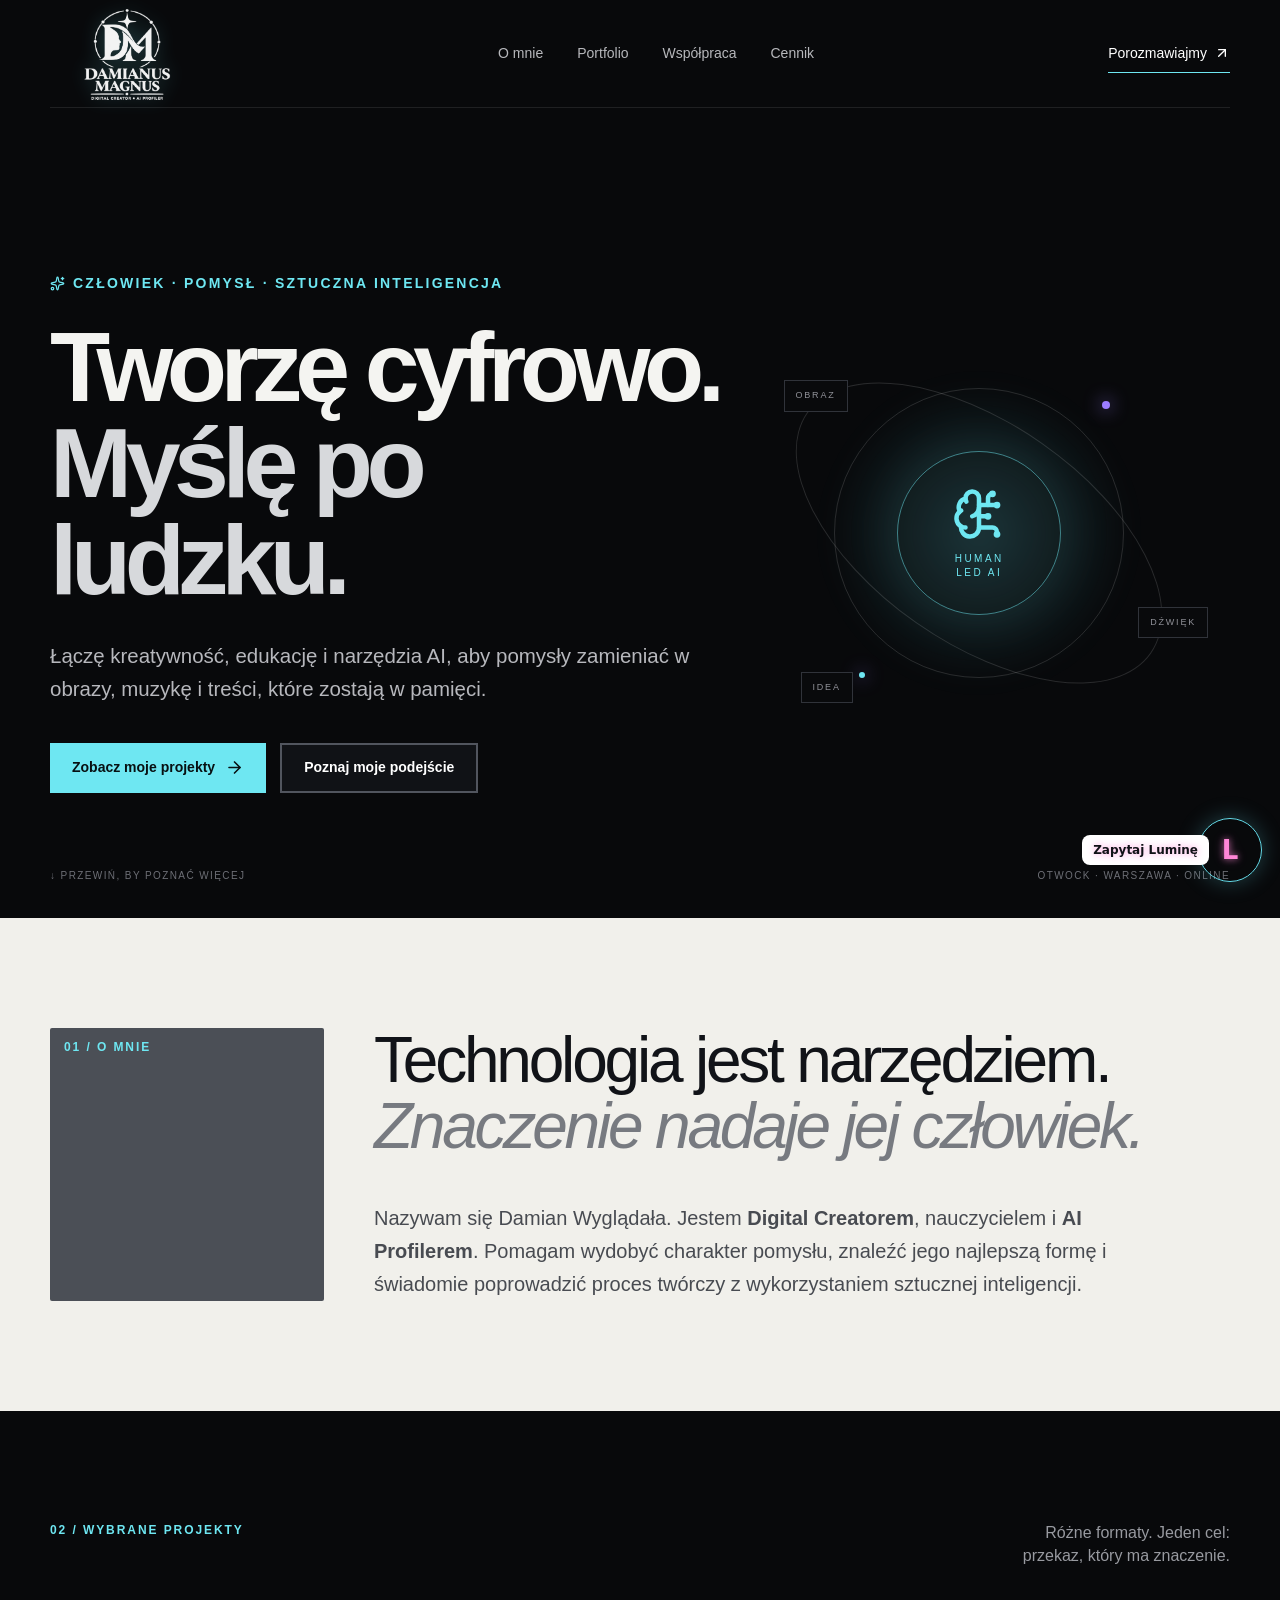
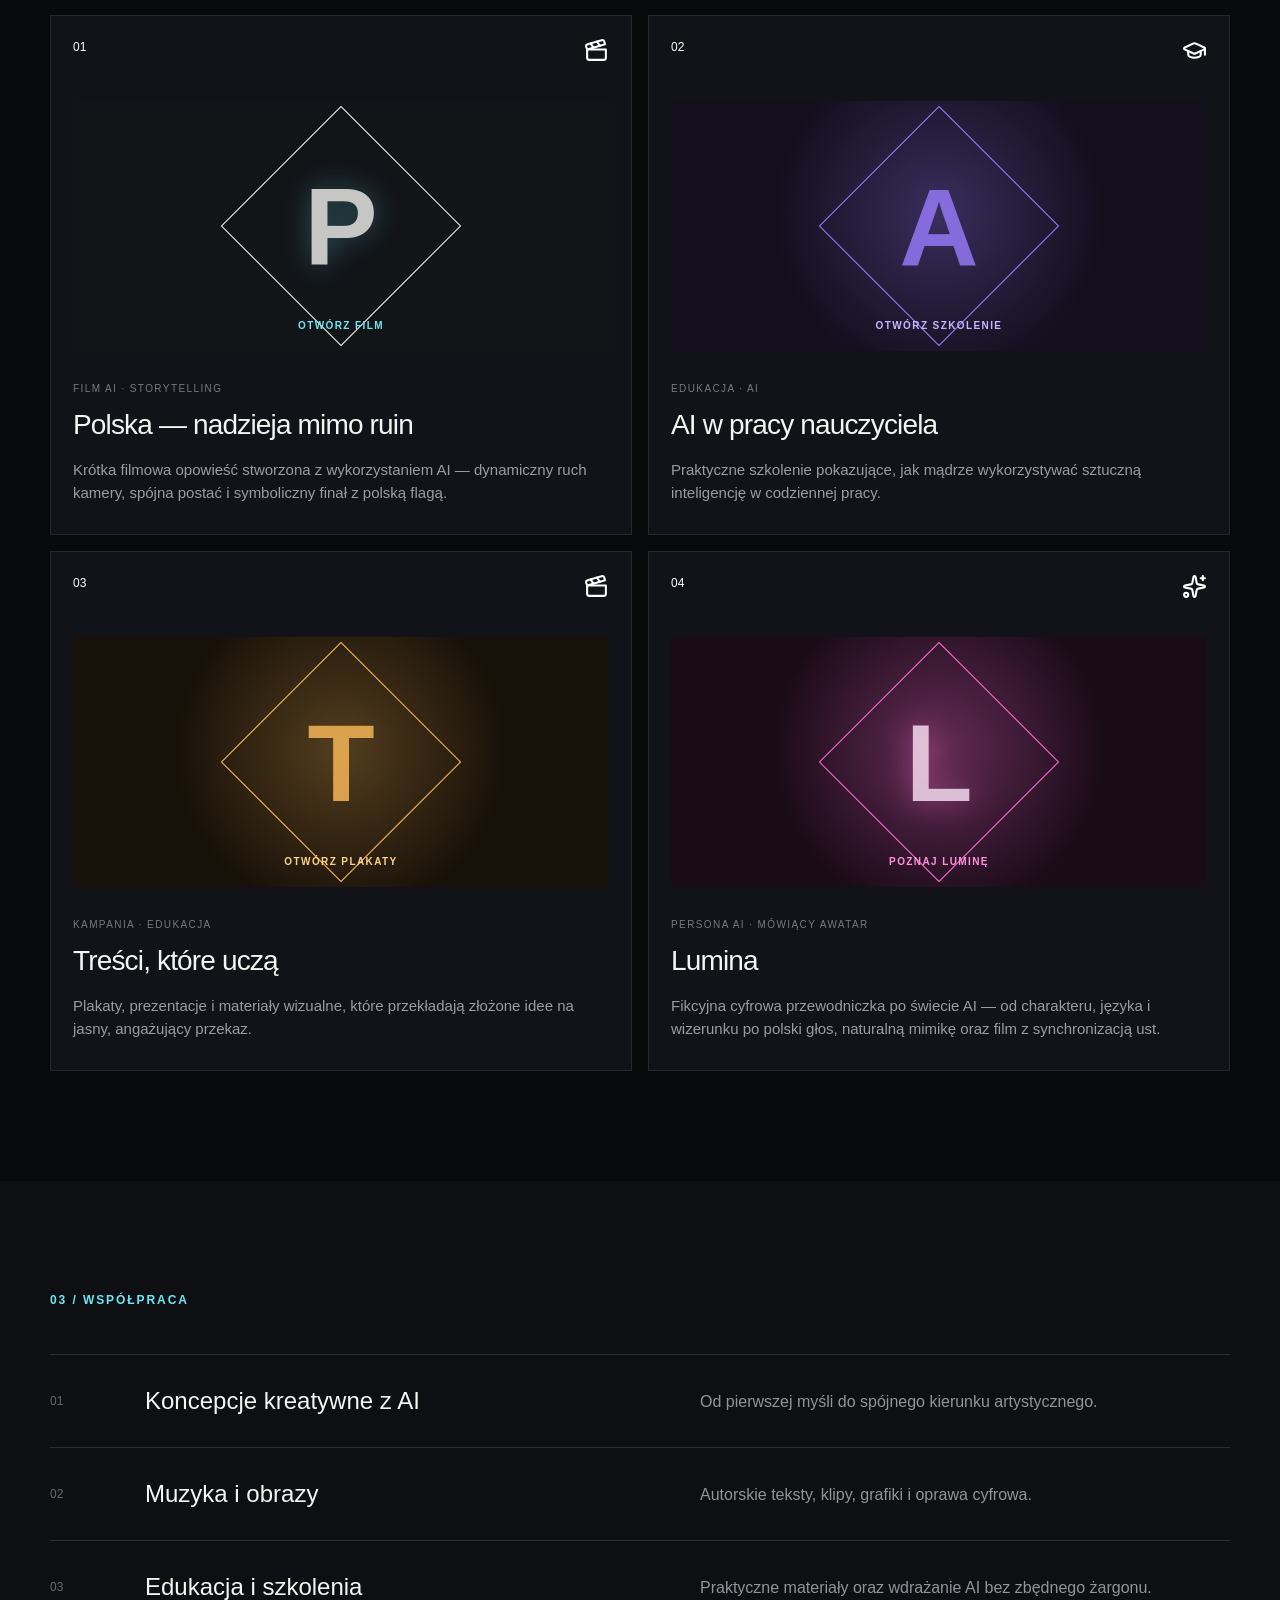
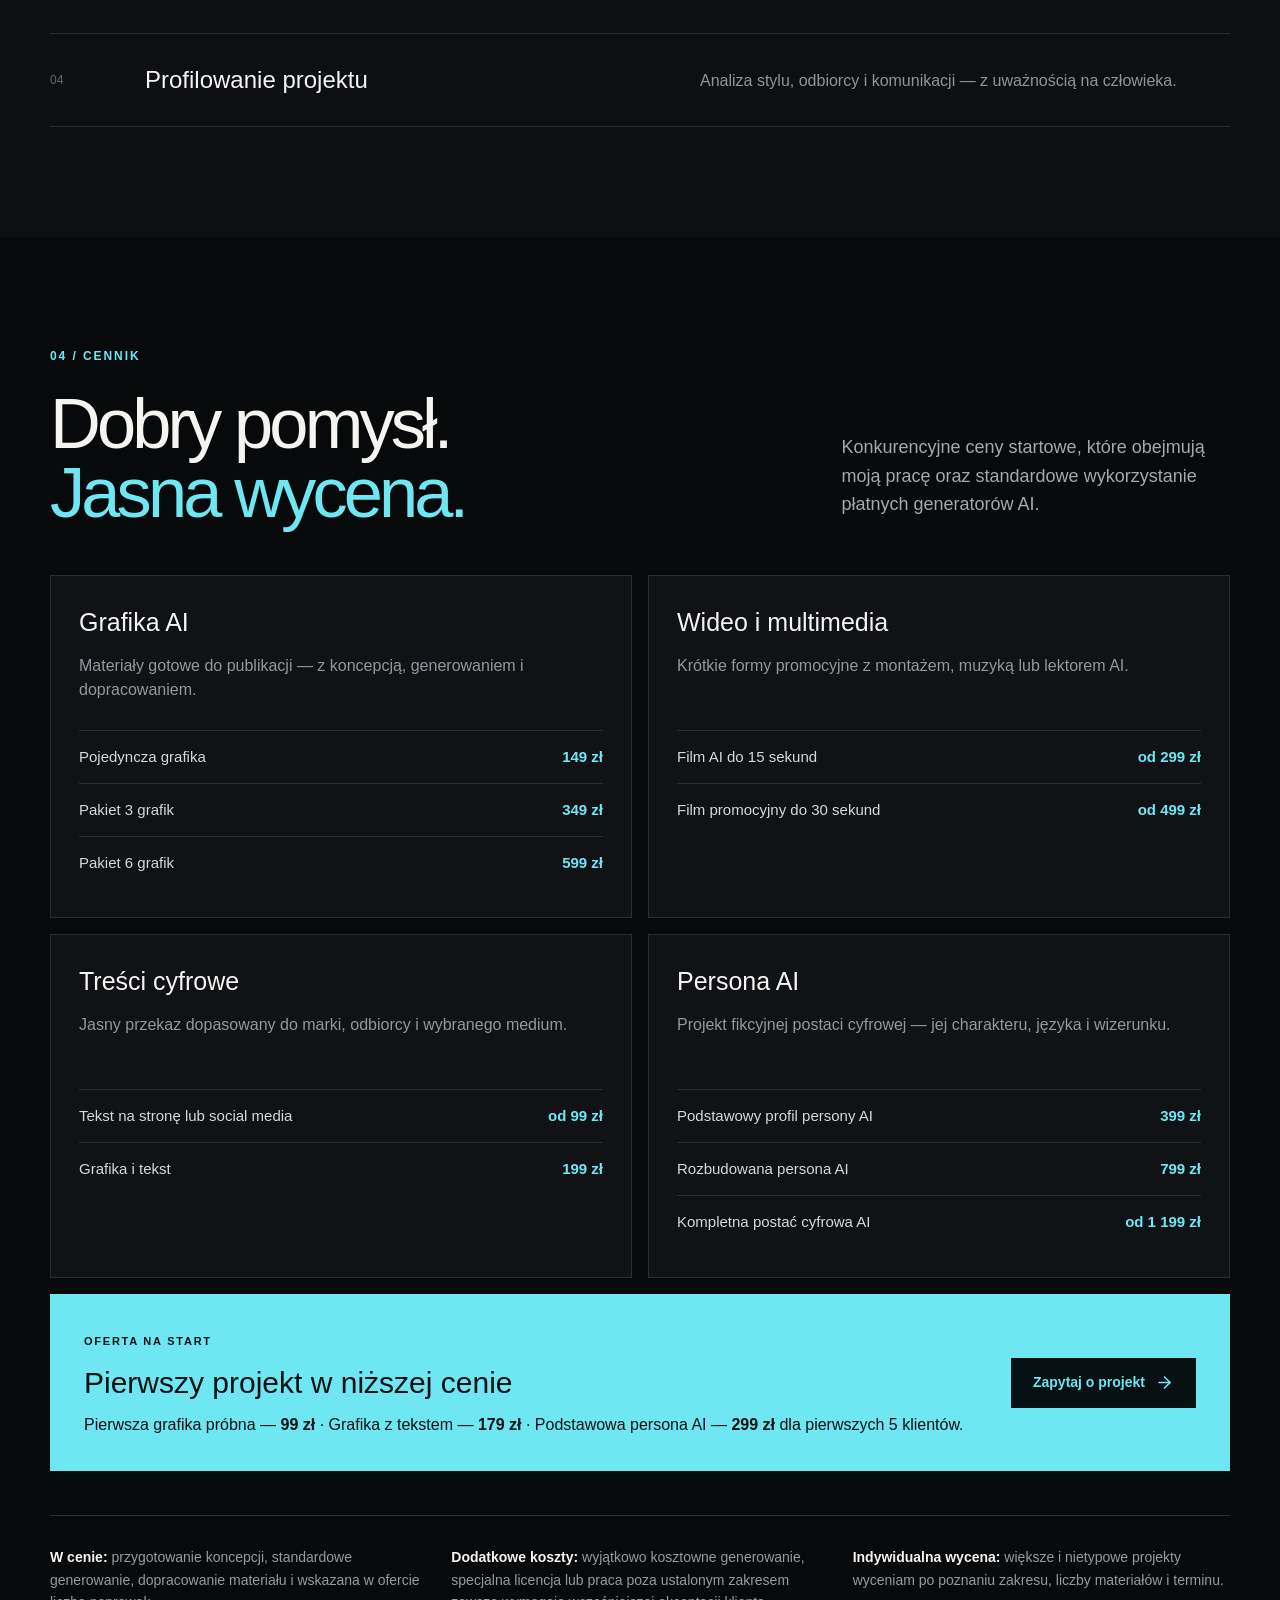
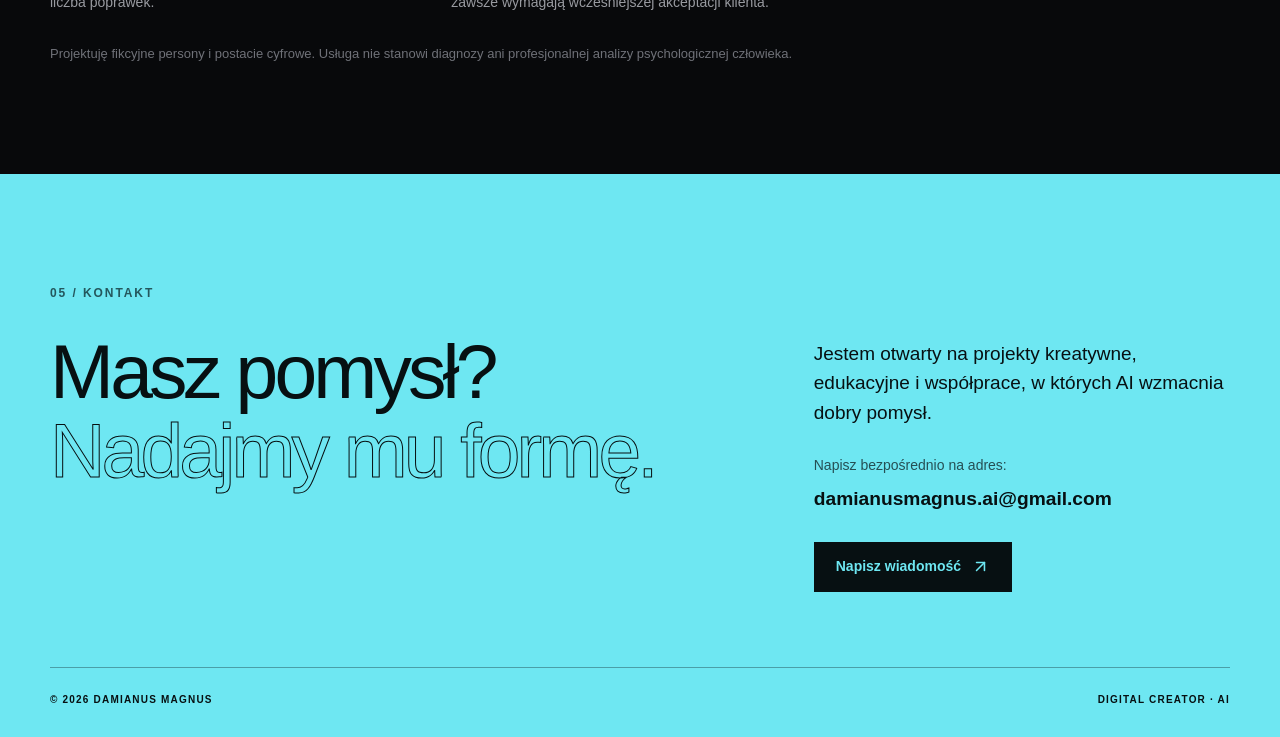
==== commit 7db03ac3: "Soften Lumina launcher pink accent" ====
--- a/index.html
+++ b/index.html
@@ -14,4 +14,4 @@
 <meta name="twitter:description" content="Damian Wyglądała — grafika AI, filmy, awatary i szkolenia AI dla nauczycieli. Poznaj portfolio Damianus Magnus i ofertę współpracy. Otwock, Warszawa i online."/>
 <meta name="twitter:image" content="https://damianusmagnus.github.io/lumina-video-poster.jpg"/>
 <script type="application/ld+json">{"@context": "https://schema.org", "@graph": [{"@type": "Person", "@id": "https://damianusmagnus.github.io/#autor", "name": "Damian Wyglądała", "alternateName": "Damianus Magnus", "url": "https://damianusmagnus.github.io/", "jobTitle": "Digital Creator i nauczyciel"}, {"@type": "WebSite", "@id": "https://damianusmagnus.github.io/#website", "url": "https://damianusmagnus.github.io/", "name": "Damianus Magnus", "alternateName": "Damianus Magnus | Digital Creator & AI", "inLanguage": "pl-PL", "publisher": {"@id": "https://damianusmagnus.github.io/#autor"}}, {"@type": "WebPage", "@id": "https://damianusmagnus.github.io/#webpage", "url": "https://damianusmagnus.github.io/", "name": "Damianus Magnus | Digital Creator & AI", "description": "Damian Wyglądała — grafika AI, filmy, awatary i szkolenia AI dla nauczycieli. Poznaj portfolio Damianus Magnus i ofertę współpracy. Otwock, Warszawa i online.", "inLanguage": "pl-PL", "isPartOf": {"@id": "https://damianusmagnus.github.io/#website"}, "about": {"@id": "https://damianusmagnus.github.io/#autor"}}]}</script>
-<link rel="stylesheet" href="/lumina-chat.css?v=3"/></head><body class="antialiased"><div hidden=""><!--$--><!--/$--></div><main><nav class="nav shell" aria-label="Główna nawigacja"><a class="brand" href="#start" aria-label="Damianus Magnus — strona główna"><img alt="Damianus Magnus — Digital Creator &amp; AI" width="180" height="180" decoding="async" data-nimg="1" class="brand-logo" style="color:transparent" src="/damianus-magnus-logo-en.png"/></a><div class="nav-links"><a href="#o-mnie">O mnie</a><a href="#portfolio">Portfolio</a><a href="#wspolpraca">Współpraca</a><a href="#cennik">Cennik</a></div><a class="nav-cta" href="#kontakt">Porozmawiajmy <svg xmlns="http://www.w3.org/2000/svg" width="16" height="16" viewBox="0 0 24 24" fill="none" stroke="currentColor" stroke-width="2" stroke-linecap="round" stroke-linejoin="round" class="lucide lucide-arrow-up-right" aria-hidden="true"><path d="M7 7h10v10"></path><path d="M7 17 17 7"></path></svg></a></nav><section class="hero shell" id="start"><div class="hero-copy"><div class="eyebrow"><svg xmlns="http://www.w3.org/2000/svg" width="15" height="15" viewBox="0 0 24 24" fill="none" stroke="currentColor" stroke-width="2" stroke-linecap="round" stroke-linejoin="round" class="lucide lucide-sparkles" aria-hidden="true"><path d="M11.017 2.814a1 1 0 0 1 1.966 0l1.051 5.558a2 2 0 0 0 1.594 1.594l5.558 1.051a1 1 0 0 1 0 1.966l-5.558 1.051a2 2 0 0 0-1.594 1.594l-1.051 5.558a1 1 0 0 1-1.966 0l-1.051-5.558a2 2 0 0 0-1.594-1.594l-5.558-1.051a1 1 0 0 1 0-1.966l5.558-1.051a2 2 0 0 0 1.594-1.594z"></path><path d="M20 2v4"></path><path d="M22 4h-4"></path><circle cx="4" cy="20" r="2"></circle></svg> CZŁOWIEK · POMYSŁ · SZTUCZNA INTELIGENCJA</div><h1>Tworzę cyfrowo.<br/><span>Myślę po ludzku.</span></h1><p class="lead">Łączę kreatywność, edukację i narzędzia AI, aby pomysły zamieniać w obrazy, muzykę i treści, które zostają w pamięci.</p><div class="hero-actions"><a class="button primary" href="#portfolio">Zobacz moje projekty <svg xmlns="http://www.w3.org/2000/svg" width="19" height="19" viewBox="0 0 24 24" fill="none" stroke="currentColor" stroke-width="2" stroke-linecap="round" stroke-linejoin="round" class="lucide lucide-arrow-right" aria-hidden="true"><path d="M5 12h14"></path><path d="m12 5 7 7-7 7"></path></svg></a><a class="button ghost" href="#wspolpraca">Poznaj moje podejście</a></div></div><div class="hero-art" aria-label="Kreatywność połączona ze sztuczną inteligencją"><div class="orbit orbit-a"></div><div class="orbit orbit-b"></div><div class="signal signal-one"></div><div class="signal signal-two"></div><div class="core"><svg xmlns="http://www.w3.org/2000/svg" width="54" height="54" viewBox="0 0 24 24" fill="none" stroke="currentColor" stroke-width="2" stroke-linecap="round" stroke-linejoin="round" class="lucide lucide-brain-circuit" aria-hidden="true"><path d="M12 5a3 3 0 1 0-5.997.125 4 4 0 0 0-2.526 5.77 4 4 0 0 0 .556 6.588A4 4 0 1 0 12 18Z"></path><path d="M9 13a4.5 4.5 0 0 0 3-4"></path><path d="M6.003 5.125A3 3 0 0 0 6.401 6.5"></path><path d="M3.477 10.896a4 4 0 0 1 .585-.396"></path><path d="M6 18a4 4 0 0 1-1.967-.516"></path><path d="M12 13h4"></path><path d="M12 18h6a2 2 0 0 1 2 2v1"></path><path d="M12 8h8"></path><path d="M16 8V5a2 2 0 0 1 2-2"></path><circle cx="16" cy="13" r=".5"></circle><circle cx="18" cy="3" r=".5"></circle><circle cx="20" cy="21" r=".5"></circle><circle cx="20" cy="8" r=".5"></circle></svg><span>HUMAN<br/>LED AI</span></div><span class="float-tag tag-a">OBRAZ</span><span class="float-tag tag-b">DŹWIĘK</span><span class="float-tag tag-c">IDEA</span></div><div class="hero-foot"><span>↓ PRZEWIŃ, BY POZNAĆ WIĘCEJ</span><span>OTWOCK · WARSZAWA · ONLINE</span></div></section><section class="statement" id="o-mnie"><div class="shell statement-grid"><p class="section-label">01 / O MNIE</p><div><h2>Technologia jest narzędziem.<br/><em>Znaczenie nadaje jej człowiek.</em></h2><p>Nazywam się Damian Wyglądała. Jestem <strong>Digital Creatorem</strong>, nauczycielem i <strong>AI Profilerem</strong>. Pomagam wydobyć charakter pomysłu, znaleźć jego najlepszą formę i świadomie poprowadzić proces twórczy z wykorzystaniem sztucznej inteligencji.</p></div></div></section><section class="projects shell" id="portfolio"><div class="section-head"><p class="section-label">02 / WYBRANE PROJEKTY</p><p>Różne formaty. Jeden cel:<br/>przekaz, który ma znaczenie.</p></div><div class="project-grid"><article class="project-card poland poland-film-card"><div class="card-top"><span>01</span><svg xmlns="http://www.w3.org/2000/svg" width="25" height="25" viewBox="0 0 24 24" fill="none" stroke="currentColor" stroke-width="2" stroke-linecap="round" stroke-linejoin="round" class="lucide lucide-clapperboard" aria-hidden="true"><path d="m12.296 3.464 3.02 3.956"></path><path d="M20.2 6 3 11l-.9-2.4c-.3-1.1.3-2.2 1.3-2.5l13.5-4c1.1-.3 2.2.3 2.5 1.3z"></path><path d="M3 11h18v8a2 2 0 0 1-2 2H5a2 2 0 0 1-2-2z"></path><path d="m6.18 5.276 3.1 3.899"></path></svg></div><button class="visual poland-trigger" type="button" aria-label="Otwórz film Polska — nadzieja mimo ruin"><span aria-hidden="true">P</span><small>OTWÓRZ FILM</small></button><p class="project-type">FILM AI · STORYTELLING</p><h3>Polska — nadzieja mimo ruin</h3><p>Krótka filmowa opowieść stworzona z wykorzystaniem AI — dynamiczny ruch kamery, spójna postać i symboliczny finał z polską flagą.</p></article><article class="project-card violet training-card"><div class="card-top"><span>02</span><svg xmlns="http://www.w3.org/2000/svg" width="25" height="25" viewBox="0 0 24 24" fill="none" stroke="currentColor" stroke-width="2" stroke-linecap="round" stroke-linejoin="round" class="lucide lucide-graduation-cap" aria-hidden="true"><path d="M21.42 10.922a1 1 0 0 0-.019-1.838L12.83 5.18a2 2 0 0 0-1.66 0L2.6 9.08a1 1 0 0 0 0 1.832l8.57 3.908a2 2 0 0 0 1.66 0z"></path><path d="M22 10v6"></path><path d="M6 12.5V16a6 3 0 0 0 12 0v-3.5"></path></svg></div><button class="visual training-trigger" type="button" aria-label="Otwórz szkolenie AI w pracy nauczyciela"><span aria-hidden="true">A</span><small>OTWÓRZ SZKOLENIE</small></button><p class="project-type">EDUKACJA · AI</p><h3>AI w pracy nauczyciela</h3><p>Praktyczne szkolenie pokazujące, jak mądrze wykorzystywać sztuczną inteligencję w codziennej pracy.</p></article><article class="project-card amber poster-gallery-card"><div class="card-top"><span>03</span><svg xmlns="http://www.w3.org/2000/svg" width="25" height="25" viewBox="0 0 24 24" fill="none" stroke="currentColor" stroke-width="2" stroke-linecap="round" stroke-linejoin="round" class="lucide lucide-clapperboard" aria-hidden="true"><path d="m12.296 3.464 3.02 3.956"></path><path d="M20.2 6 3 11l-.9-2.4c-.3-1.1.3-2.2 1.3-2.5l13.5-4c1.1-.3 2.2.3 2.5 1.3z"></path><path d="M3 11h18v8a2 2 0 0 1-2 2H5a2 2 0 0 1-2-2z"></path><path d="m6.18 5.276 3.1 3.899"></path></svg></div><button class="visual poster-gallery-trigger" type="button" aria-label="Otwórz galerię plakatów edukacyjnych"><span aria-hidden="true">T</span><small>OTWÓRZ PLAKATY</small></button><p class="project-type">KAMPANIA · EDUKACJA</p><h3>Treści, które uczą</h3><p>Plakaty, prezentacje i materiały wizualne, które przekładają złożone idee na jasny, angażujący przekaz.</p></article><article class="project-card lumina lumina-modal-card"><div class="card-top"><span>04</span><svg xmlns="http://www.w3.org/2000/svg" width="25" height="25" viewBox="0 0 24 24" fill="none" stroke="currentColor" stroke-width="2" stroke-linecap="round" stroke-linejoin="round" class="lucide lucide-sparkles" aria-hidden="true"><path d="M11.017 2.814a1 1 0 0 1 1.966 0l1.051 5.558a2 2 0 0 0 1.594 1.594l5.558 1.051a1 1 0 0 1 0 1.966l-5.558 1.051a2 2 0 0 0-1.594 1.594l-1.051 5.558a1 1 0 0 1-1.966 0l-1.051-5.558a2 2 0 0 0-1.594-1.594l-5.558-1.051a1 1 0 0 1 0-1.966l5.558-1.051a2 2 0 0 0 1.594-1.594z"></path><path d="M20 2v4"></path><path d="M22 4h-4"></path><circle cx="4" cy="20" r="2"></circle></svg></div><button class="visual lumina-trigger" type="button" aria-label="Otwórz film z Luminą"><span aria-hidden="true">L</span><small>POZNAJ LUMINĘ</small></button><p class="project-type">PERSONA AI · MÓWIĄCY AWATAR</p><h3>Lumina</h3><p>Fikcyjna cyfrowa przewodniczka po świecie AI — od charakteru, języka i wizerunku po polski głos, naturalną mimikę oraz film z synchronizacją ust.</p></article></div></section><section class="services" id="wspolpraca"><div class="shell"><p class="section-label">03 / WSPÓŁPRACA</p><div class="service-row"><span>01</span><h3>Koncepcje kreatywne z AI</h3><p>Od pierwszej myśli do spójnego kierunku artystycznego.</p></div><div class="service-row"><span>02</span><h3>Muzyka i obrazy</h3><p>Autorskie teksty, klipy, grafiki i oprawa cyfrowa.</p></div><div class="service-row"><span>03</span><h3>Edukacja i szkolenia</h3><p>Praktyczne materiały oraz wdrażanie AI bez zbędnego żargonu.</p></div><div class="service-row"><span>04</span><h3>Profilowanie projektu</h3><p>Analiza stylu, odbiorcy i komunikacji — z uważnością na człowieka.</p></div></div></section><section class="pricing shell" id="cennik"><div class="pricing-head"><div><p class="section-label">04 / CENNIK</p><h2>Dobry pomysł.<br/><span>Jasna wycena.</span></h2></div><p>Konkurencyjne ceny startowe, które obejmują moją pracę oraz standardowe wykorzystanie płatnych generatorów AI.</p></div><div class="pricing-grid"><article class="price-card"><h3>Grafika AI</h3><p>Materiały gotowe do publikacji — z koncepcją, generowaniem i dopracowaniem.</p><div><div class="price-row"><span>Pojedyncza grafika</span><strong>149 zł</strong></div><div class="price-row"><span>Pakiet 3 grafik</span><strong>349 zł</strong></div><div class="price-row"><span>Pakiet 6 grafik</span><strong>599 zł</strong></div></div></article><article class="price-card"><h3>Wideo i multimedia</h3><p>Krótkie formy promocyjne z montażem, muzyką lub lektorem AI.</p><div><div class="price-row"><span>Film AI do 15 sekund</span><strong>od 299 zł</strong></div><div class="price-row"><span>Film promocyjny do 30 sekund</span><strong>od 499 zł</strong></div></div></article><article class="price-card"><h3>Treści cyfrowe</h3><p>Jasny przekaz dopasowany do marki, odbiorcy i wybranego medium.</p><div><div class="price-row"><span>Tekst na stronę lub social media</span><strong>od 99 zł</strong></div><div class="price-row"><span>Grafika i tekst</span><strong>199 zł</strong></div></div></article><article class="price-card"><h3>Persona AI</h3><p>Projekt fikcyjnej postaci cyfrowej — jej charakteru, języka i wizerunku.</p><div><div class="price-row"><span>Podstawowy profil persony AI</span><strong>399 zł</strong></div><div class="price-row"><span>Rozbudowana persona AI</span><strong>799 zł</strong></div><div class="price-row"><span>Kompletna postać cyfrowa AI</span><strong>od 1 199 zł</strong></div></div></article></div><div class="starter-offer"><div><span class="offer-kicker">OFERTA NA START</span><h3>Pierwszy projekt w niższej cenie</h3><p>Pierwsza grafika próbna — <strong>99 zł</strong> · Grafika z tekstem — <strong>179 zł</strong> · Podstawowa persona AI — <strong>299 zł</strong> dla pierwszych 5 klientów.</p></div><a class="button primary" href="#kontakt">Zapytaj o projekt <svg xmlns="http://www.w3.org/2000/svg" width="19" height="19" viewBox="0 0 24 24" fill="none" stroke="currentColor" stroke-width="2" stroke-linecap="round" stroke-linejoin="round" class="lucide lucide-arrow-right" aria-hidden="true"><path d="M5 12h14"></path><path d="m12 5 7 7-7 7"></path></svg></a></div><div class="pricing-notes"><p><strong>W cenie:</strong> przygotowanie koncepcji, standardowe generowanie, dopracowanie materiału i wskazana w ofercie liczba poprawek.</p><p><strong>Dodatkowe koszty:</strong> wyjątkowo kosztowne generowanie, specjalna licencja lub praca poza ustalonym zakresem zawsze wymagają wcześniejszej akceptacji klienta.</p><p><strong>Indywidualna wycena:</strong> większe i nietypowe projekty wyceniam po poznaniu zakresu, liczby materiałów i terminu.</p></div><p class="pricing-disclaimer">Projektuję fikcyjne persony i postacie cyfrowe. Usługa nie stanowi diagnozy ani profesjonalnej analizy psychologicznej człowieka.</p></section><footer id="kontakt"><div class="shell footer-grid"><div><p class="section-label">05 / KONTAKT</p><h2>Masz pomysł?<br/><span>Nadajmy mu formę.</span></h2></div><div class="contact-box"><p>Jestem otwarty na projekty kreatywne, edukacyjne i współprace, w których AI wzmacnia dobry pomysł.</p><p class="contact-note">Napisz bezpośrednio na adres:</p><a class="contact-email" href="mailto:damianusmagnus.ai@gmail.com">damianusmagnus.ai@gmail.com</a><a class="button primary" href="mailto:damianusmagnus.ai@gmail.com?subject=Zapytanie%20o%20wsp%C3%B3%C5%82prac%C4%99">Napisz wiadomość <svg xmlns="http://www.w3.org/2000/svg" width="19" height="19" viewBox="0 0 24 24" fill="none" stroke="currentColor" stroke-width="2" stroke-linecap="round" stroke-linejoin="round" class="lucide lucide-arrow-up-right" aria-hidden="true"><path d="M7 7h10v10"></path><path d="M7 17 17 7"></path></svg></a></div></div><div class="shell copyright"><span>© 2026 DAMIANUS MAGNUS</span><span>DIGITAL CREATOR · AI</span></div></footer></main><!--$--><!--/$--><script src="/_next/static/chunks/0-tcbu1n0h8mf.js" id="_R_" async=""></script><script>(self.__next_f=self.__next_f||[]).push([0])</script><script>self.__next_f.push([1,"1:\"$Sreact.fragment\"\n2:I[96726,[\"/_next/static/chunks/0-4zpttn2a9wb.js\"],\"default\"]\n3:I[15914,[\"/_next/static/chunks/0-4zpttn2a9wb.js\"],\"default\"]\n4:I[12007,[\"/_next/static/chunks/0-4zpttn2a9wb.js\",\"/_next/static/chunks/293rtlzyexjgv.js\"],\"Image\"]\n5:I[53382,[\"/_next/static/chunks/0-4zpttn2a9wb.js\",\"/_next/static/chunks/293rtlzyexjgv.js\"],\"default\"]\n13:I[47276,[\"/_next/static/chunks/0-4zpttn2a9wb.js\"],\"default\",1]\n:HL[\"/_next/static/chunks/1y26fx2zt2smo.css\",\"style\"]\n0:{\"P\":null,\"c\":[\"\",\"\"],\"q\":\"\",\"i\":false,\"f\":[[[\"\",{\"children\":[\"__PAGE__\",{},\"$undefined\",\"$undefined\",4608]},\"$undefined\",\"$undefined\",4624],[[\"$\",\"$1\",\"c\",{\"children\":[[[\"$\",\"link\",\"0\",{\"rel\":\"stylesheet\",\"href\":\"/_next/static/chunks/1y26fx2zt2smo.css\",\"precedence\":\"next\",\"crossOrigin\":\"$undefined\",\"nonce\":\"$undefined\"}],[\"$\",\"script\",\"script-0\",{\"src\":\"/_next/static/chunks/0-4zpttn2a9wb.js\",\"async\":true,\"nonce\":\"$undefined\"}]],[\"$\",\"html\",null,{\"lang\":\"pl\",\"children\":[\"$\",\"body\",null,{\"className\":\"antialiased\",\"children\":[\"$\",\"$L2\",null,{\"parallelRouterKey\":\"children\",\"error\":\"$undefined\",\"errorStyles\":\"$undefined\",\"errorScripts\":\"$undefined\",\"template\":[\"$\",\"$L3\",null,{}],\"templateStyles\":\"$undefined\",\"templateScripts\":\"$undefined\",\"notFound\":[[[\"$\",\"title\",null,{\"children\":\"404: This page could not be found.\"}],[\"$\",\"div\",null,{\"style\":{\"fontFamily\":\"system-ui,\\\"Segoe UI\\\",Roboto,Helvetica,Arial,sans-serif,\\\"Apple Color Emoji\\\",\\\"Segoe UI Emoji\\\"\",\"height\":\"100vh\",\"textAlign\":\"center\",\"display\":\"flex\",\"flexDirection\":\"column\",\"alignItems\":\"center\",\"justifyContent\":\"center\"},\"children\":[\"$\",\"div\",null,{\"children\":[[\"$\",\"style\",null,{\"dangerouslySetInnerHTML\":{\"__html\":\"body{color:#000;background:#fff;margin:0}.next-error-h1{border-right:1px solid rgba(0,0,0,.3)}@media (prefers-color-scheme:dark){body{color:#fff;background:#000}.next-error-h1{border-right:1px solid rgba(255,255,255,.3)}}\"}}],[\"$\",\"h1\",null,{\"className\":\"next-error-h1\",\"style\":{\"display\":\"inline-block\",\"margin\":\"0 20px 0 0\",\"padding\":\"0 23px 0 0\",\"fontSize\":24,\"fontWeight\":500,\"verticalAlign\":\"top\",\"lineHeight\":\"49px\"},\"children\":404}],[\"$\",\"div\",null,{\"style\":{\"display\":\"inline-block\"},\"children\":[\"$\",\"h2\",null,{\"style\":{\"fontSize\":14,\"fontWeight\":400,\"lineHeight\":\"49px\",\"margin\":0},\"children\":\"This page could not be found.\"}]}]]}]}]],[]],\"forbidden\":\"$undefined\",\"unauthorized\":\"$undefined\"}]}]}]]}],{\"children\":[[\"$\",\"$1\",\"c\",{\"children\":[[\"$\",\"main\",null,{\"children\":[[\"$\",\"nav\",null,{\"className\":\"nav shell\",\"aria-label\":\"Główna nawigacja\",\"children\":[[\"$\",\"a\",null,{\"className\":\"brand\",\"href\":\"#start\",\"aria-label\":\"Damianus Magnus — strona główna\",\"children\":[\"$\",\"$L4\",null,{\"className\":\"brand-logo\",\"src\":\"/damianus-magnus-logo-en.png\",\"alt\":\"Damianus Magnus — Digital Creator \u0026 AI\",\"width\":180,\"height\":180,\"priority\":true}]}],[\"$\",\"div\",null,{\"className\":\"nav-links\",\"children\":[[\"$\",\"a\",null,{\"href\":\"#o-mnie\",\"children\":\"O mnie\"}],[\"$\",\"a\",null,{\"href\":\"#portfolio\",\"children\":\"Portfolio\"}],[\"$\",\"a\",null,{\"href\":\"#wspolpraca\",\"children\":\"Współpraca\"}],[\"$\",\"a\",null,{\"href\":\"#cennik\",\"children\":\"Cennik\"}]]}],[\"$\",\"a\",null,{\"className\":\"nav-cta\",\"href\":\"#kontakt\",\"children\":[\"Porozmawiajmy \",[\"$\",\"$L5\",null,{\"ref\":\"$undefined\",\"iconNode\":[[\"path\",{\"d\":\"M7 7h10v10\",\"key\":\"1tivn9\"}],[\"path\",{\"d\":\"M7 17 17 7\",\"key\":\"1vkiza\"}]],\"className\":\"lucide-arrow-up-right\",\"size\":16}]]}]]}],[\"$\",\"section\",null,{\"className\":\"hero shell\",\"id\":\"start\",\"children\":[[\"$\",\"div\",null,{\"className\":\"hero-copy\",\"children\":[[\"$\",\"div\",null,{\"className\":\"eyebrow\",\"children\":[[\"$\",\"$L5\",null,{\"ref\":\"$undefined\",\"iconNode\":[[\"path\",{\"d\":\"M11.017 2.814a1 1 0 0 1 1.966 0l1.051 5.558a2 2 0 0 0 1.594 1.594l5.558 1.051a1 1 0 0 1 0 1.966l-5.558 1.051a2 2 0 0 0-1.594 1.594l-1.051 5.558a1 1 0 0 1-1.966 0l-1.051-5.558a2 2 0 0 0-1.594-1.594l-5.558-1.051a1 1 0 0 1 0-1.966l5.558-1.051a2 2 0 0 0 1.594-1.594z\",\"key\":\"1s2grr\"}],[\"path\",{\"d\":\"M20 2v4\",\"key\":\"1rf3ol\"}],[\"path\",{\"d\":\"M22 4h-4\",\"key\":\"gwowj6\"}],[\"circle\",{\"cx\":\"4\",\"cy\":\"20\",\"r\":\"2\",\"key\":\"6kqj1y\"}]],\"className\":\"lucide-sparkles\",\"size\":15}],\" CZŁOWIEK · POMYSŁ · SZTUCZNA INTELIGENCJA\"]}],[\"$\",\"h1\",null,{\"children\":[\"Tworzę cyfrowo.\",[\"$\",\"br\",null,{}],[\"$\",\"span\",null,{\"children\":\"Myślę po ludzku.\"}]]}],[\"$\",\"p\",null,{\"className\":\"lead\",\"children\":\"Łączę kreatywność, edukację i narzędzia AI, aby pomysły zamieniać w obrazy, muzykę i treści, które zostają w pamięci.\"}],[\"$\",\"div\",null,{\"className\":\"hero-actions\",\"children\":[[\"$\",\"a\",null,{\"className\":\"button primary\",\"href\":\"#portfolio\",\"children\":[\"Zobacz moje projekty \",[\"$\",\"$L5\",null,{\"ref\":\"$undefined\",\"iconNode\":[[\"path\",{\"d\":\"M5 12h14\",\"key\":\"1ays0h\"}],[\"path\",{\"d\":\"m12 5 7 7-7 7\",\"key\":\"xquz4c\"}]],\"className\":\"lucide-arrow-right\",\"size\":19}]]}],[\"$\",\"a\",null,{\"className\":\"button ghost\",\"href\":\"#wspolpraca\",\"children\":\"Poznaj moje podejście\"}]]}]]}],[\"$\",\"div\",null,{\"className\":\"hero-art\",\"aria-label\":\"Kreatywność połączona ze sztuczną inteligencją\",\"children\":[[\"$\",\"div\",null,{\"className\":\"orbit orbit-a\"}],[\"$\",\"div\",null,{\"className\":\"orbit orbit-b\"}],[\"$\",\"div\",null,{\"className\":\"signal signal-one\"}],[\"$\",\"div\",null,{\"className\":\"signal signal-two\"}],[\"$\",\"div\",null,{\"className\":\"core\",\"children\":[[\"$\",\"$L5\",null,{\"ref\":\"$undefined\",\"iconNode\":[[\"path\",{\"d\":\"M12 5a3 3 0 1 0-5.997.125 4 4 0 0 0-2.526 5.77 4 4 0 0 0 .556 6.588A4 4 0 1 0 12 18Z\",\"key\":\"l5xja\"}],[\"path\",{\"d\":\"M9 13a4.5 4.5 0 0 0 3-4\",\"key\":\"10igwf\"}],[\"path\",{\"d\":\"M6.003 5.125A3 3 0 0 0 6.401 6.5\",\"key\":\"105sqy\"}],[\"path\",{\"d\":\"M3.477 10.896a4 4 0 0 1 .585-.396\",\"key\":\"ql3yin\"}],[\"path\",{\"d\":\"M6 18a4 4 0 0 1-1.967-.516\",\"key\":\"2e4loj\"}],[\"path\",{\"d\":\"M12 13h4\",\"key\":\"1ku699\"}],[\"path\",{\"d\":\"M12 18h6a2 2 0 0 1 2 2v1\",\"key\":\"105ag5\"}],[\"path\",{\"d\":\"M12 8h8\",\"key\":\"1lhi5i\"}],[\"path\",{\"d\":\"M16 8V5a2 2 0 0 1 2-2\",\"key\":\"u6izg6\"}],[\"circle\",{\"cx\":\"16\",\"cy\":\"13\",\"r\":\".5\",\"key\":\"ry7gng\"}],[\"circle\",{\"cx\":\"18\",\"cy\":\"3\",\"r\":\".5\",\"key\":\"1aiba7\"}],[\"circle\",{\"cx\":\"20\",\"cy\":\"21\",\"r\":\".5\",\"key\":\"yhc1fs\"}],[\"circle\",{\"cx\":\"20\",\"cy\":\"8\",\"r\":\".5\",\"key\":\"1e43v0\"}]],\"className\":\"lucide-brain-circuit\",\"size\":54}],\"$L6\"]}],\"$L7\",\"$L8\",\"$L9\"]}],\"$La\"]}],\"$Lb\",\"$Lc\",\"$Ld\",\"$Le\",\"$Lf\"]}],[\"$L10\"],\"$L11\"]}],{},null,false,null]},null,false,null],\"$L12\",false]],\"m\":\"$undefined\",\"G\":[\"$13\",[\"$L14\"]],\"S\":true,\"h\":null,\"r\":\"$undefined\",\"s\":\"$undefined\",\"a\":\"$undefined\",\"l\":\"$undefined\",\"p\":\"$undefined\",\"d\":\"$undefined\",\"b\":\"QSBd6uk6fhMNOCzESPxW_\"}\n15:I[23837,[\"/_next/static/chunks/0-4zpttn2a9wb.js\",\"/_next/static/chunks/293rtlzyexjgv.js\"],\"default\"]\n16:I[88061,[\"/_next/static/chunks/0-4zpttn2a9wb.js\",\"/_next/static/chunks/293rtlzyexjgv.js\"],\"default\"]\n17:I[29272,[\"/_next/static/chunks/0-4zpttn2a9wb.js\",\"/_next/static/chunks/293rtlzyexjgv.js\"],\"default\"]\n18:I[21245,[\"/_next/static/chunks/0-4zpttn2a9wb.js\",\"/_next/static/chunks/293rtlzyexjgv.js\"],\"default\"]\n1a:I[52800,[\"/_next/static/chunks/0-4zpttn2a9wb.js\"],\"OutletBoundary\"]\n1b:\"$Sreact.suspense\"\n1d:I[52800,[\"/_next/static/chunks/0-4zpttn2a9wb.js\"],\"ViewportBoundary\"]\n1f:I[52800,[\"/_next/static/chunks/0-4zpttn2a9wb.js\"],\"MetadataBoundary\"]\n6:[\"$\",\"span\",null,{\"children\":[\"HUMAN\",[\"$\",\"br\",null,{}],\"LED AI\"]}]\n7:[\"$\",\"span\",null,{\"className\":\"float-tag tag-a\",\"children\":\"OBRAZ\"}]\n8:[\"$\",\"span\",null,{\"className\":\"float-tag tag-b\",\"children\":\"DŹWIĘK\"}]\n9:[\"$\",\"span\",null,{\"className\":\"float-tag tag-c\",\"children\":\"IDEA\"}]\na:[\"$\",\"div\",null,{\"className\":\"hero-foot\",\"children\":[[\"$\",\"span\",null,{\"children\":\"↓ PRZEWIŃ, BY POZNAĆ WIĘCEJ\"}],[\"$\",\"span\",null,{\"children\":\"OTWOCK · WARSZAWA · ONLINE\"}]]}]\nb:[\"$\",\"section\",null,{\"className\":\"statement\",\"id\":\"o-mnie\",\"children\":[\"$\",\"div\",null,{\"className\":\"shell statement-grid\",\"children\":[[\"$\",\"p\",null,{\"className\":\"section-label\",\"children\":\"01 / O MNIE\"}],[\"$\",\"div\",null,{\"children\":[[\"$\",\"h2\",null,{\"children\":[\"Technologia jest narzędziem.\",[\"$\",\"br\",null,{}],[\"$\",\"em\",null,{\"children\":\"Znaczenie nadaje jej człowiek.\"}]]}],[\"$\",\"p\",null,{\"children\":[\"Nazywam się Damian Wyglądała. Jestem \",[\"$\",\"strong\",null,{\"children\":\"Digital Creatorem\"}],\", nauczycielem i \",[\"$\",\"strong\",null,{\"children\":\"AI Profilerem\"}],\". Pomagam wydobyć charakter pomysłu, znaleźć jego najlepszą formę i świadomie poprowadzić proces twórczy z wykorzystaniem sztucznej inteligencji.\"]}]]}]]}]}]\nc:[\"$\",\"section\",null,{\"className\":\"projects shell\",\"id\":\"portfolio\",\"children\":[[\"$\",\"div\",null,{\"className\":\"section-head\",\"children\":[[\"$\",\"p\",null,{\"className\":\"section-label\",\"children\":\"02 / WYBRANE PROJEKTY\"}],[\"$\",\"p\",null,{\"children\":[\"Różne formaty. Jeden cel:\",[\"$\",\"br\",null,{}],\"przekaz, który ma znaczenie.\"]}]]}],[\"$\",\"div\",null,{\"className\":\"project-grid\",\"children\":[[\"$\",\"$L15\",\"Polska — nadzieja mimo ruin\",{}],[\"$\",\"$L16\",\"AI w pracy nauczyciela\",{}],[\"$\",\"$L17\",\"Treści, które uczą\",{}],[\"$\",\"$L18\",\"Lumina\",{}]]}]]}]\nd:[\"$\",\"section\",null,{\"className\":\"services\",\"id\":\"wspolpraca\",\"children\":[\"$\",\"div\",null,{\"className\":\"shell\",\"children\":[[\"$\",\"p\",null,{\"className\":\"section-label\",\"children\":\"03 / WSPÓŁPRACA\"}],[\"$\",\"div\",null,{\"className\":\"service-row\",\"children\":[[\"$\",\"span\",null,{\"children\":\"01\"}],[\"$\",\"h3\",null,{\"children\":\"Koncepcje kreatywne z AI\"}],[\"$\",\"p\",null,{\"children\":\"Od pierwszej myśli do spójnego kierunku artystycznego.\"}]]}],[\"$\",\"div\",null,{\"className\":\"service-row\",\"children\":[[\"$\",\"span\",null,{\"children\":\"02\"}],[\"$\",\"h3\",null,{\"children\":\"Muzyka i obrazy\"}],[\"$\",\"p\",null,{\"children\":\"Autorskie teksty, klipy, grafiki i oprawa cyfrowa.\"}]]}],[\"$\",\"div\",null,{\"className\":\"service-row\",\"children\":[[\"$\",\"span\",null,{\"children\":\"03\"}],[\"$\",\"h3\",null,{\"children\":\"Edukacja i szkolenia\"}],[\"$\",\"p\",null,{\"children\":\"Praktyczne materiały oraz wdrażanie AI bez zbędnego żargonu.\"}]]}],[\"$\",\"div\",null,{\"className\":\"service-row\",\"children\":[[\"$\",\"span\",null,{\"children\":\"04\"}],[\"$\",\"h3\",null,{\"children\":\"Profilowanie projektu\"}],[\"$\",\"p\",null,{\"children\":\"Analiza stylu, odbiorcy i komunikacji — z uważnością na człowieka.\"}]]}]]}]}]\ne:[\"$\",\"section\",null,{\"className\":\"pricing shell\",\"id\":\"cennik\",\"children\":[[\"$\",\"div\",null,{\"className\":\"pricing-head\",\"children\":[[\"$\",\"div\",null,{\"children\":[[\"$\",\"p\",null,{\"className\":\"section-label\",\"children\":\"04 / CENNIK\"}],[\"$\",\"h2\",null,{\"children\":[\"Dobry pomysł.\",[\"$\",\"br\",null,{}],[\"$\",\"span\",null,{\"children\":\"Jasna wycena.\"}]]}]]}],[\"$\",\"p\",null,{\"children\":\"Konkurencyjne ceny startowe, które obejmują moją pracę oraz standardowe wykorzystanie płatnych generatorów AI.\"}]]}],[\"$\",\"div\",null,{\"className\":\"pricing-grid\",\"children\":[[\"$\",\"article\",\"Grafika AI\",{\"className\":\"price-card\",\"children\":[[\"$\",\"h3\",null,{\"children\":\"Grafika AI\"}],[\"$\",\"p\",null,{\"children\":\"Materiały gotowe do publikacji — z koncepcją, generowaniem i dopracowaniem.\"}],[\"$\",\"div\",null,{\"children\":[[\"$\",\"div\",\"Pojedyncza grafika\",{\"className\":\"price-row\",\"children\":[[\"$\",\"span\",null,{\"children\":\"Pojedyncza grafika\"}],[\"$\",\"strong\",null,{\"children\":\"149 zł\"}]]}],[\"$\",\"div\",\"Pakiet 3 grafik\",{\"className\":\"price-row\",\"children\":[[\"$\",\"span\",null,{\"children\":\"Pakiet 3 grafik\"}],[\"$\",\"strong\",null,{\"children\":\"349 zł\"}]]}],[\"$\",\"div\",\"Pakiet 6 grafik\",{\"className\":\"price-row\",\"children\":[[\"$\",\"span\",null,{\"children\":\"Pakiet 6 grafik\"}],[\"$\",\"strong\",null,{\"children\":\"599 zł\"}]]}]]}]]}],[\"$\",\"article\",\"Wideo i multimedia\",{\"className\":\"price-card\",\"children\":[[\"$\",\"h3\",null,{\"children\":\"Wideo i multimedia\"}],[\"$\",\"p\",null,{\"children\":\"Krótkie formy promocyjne z montażem, muzyką lub lektorem AI.\"}],[\"$\",\"div\",null,{\"children\":[[\"$\",\"div\",\"Film AI do 15 sekund\",{\"className\":\"price-row\",\"children\":[[\"$\",\"span\",null,{\"children\":\"Film AI do 15 sekund\"}],[\"$\",\"strong\",null,{\"children\":\"od 299 zł\"}]]}],[\"$\",\"div\",\"Film promocyjny do 30 sekund\",{\"className\":\"price-row\",\"children\":[[\"$\",\"span\",null,{\"children\":\"Film promocyjny do 30 sekund\"}],[\"$\",\"strong\",null,{\"children\":\"od 499 zł\"}]]}]]}]]}],[\"$\",\"article\",\"Treści cyfrowe\",{\"className\":\"price-card\",\"children\":[[\"$\",\"h3\",null,{\"children\":\"Treści cyfrowe\"}],[\"$\",\"p\",null,{\"children\":\"Jasny przekaz dopasowany do marki, odbiorcy i wybranego medium.\"}],[\"$\",\"div\",null,{\"children\":[[\"$\",\"div\",\"Tekst na stronę lub social media\",{\"className\":\"price-row\",\"children\":[[\"$\",\"span\",null,{\"children\":\"Tekst na stronę lub social media\"}],[\"$\",\"strong\",null,{\"children\":\"od 99 zł\"}]]}],[\"$\",\"div\",\"Grafika i tekst\",{\"className\":\"price-row\",\"children\":[[\"$\",\"span\",null,{\"children\":\"Grafika i tekst\"}],[\"$\",\"strong\",null,{\"children\":\"199 zł\"}]]}]]}]]}],[\"$\",\"article\",\"Persona AI\",{\"className\":\"price-card\",\"children\":[[\"$\",\"h3\",null,{\"children\":\"Persona AI\"}],[\"$\",\"p\",null,{\"children\":\"Projekt fikcyjnej postaci cyfrowej — jej charakteru, języka i wizerunku.\"}],[\"$\",\"div\",null,{\"children\":[[\"$\",\"div\",\"Podstawowy profil persony AI\",{\"className\":\"price-row\",\"children\":[[\"$\",\"span\",null,{\"children\":\"Podstawowy profil persony AI\"}],[\"$\",\"strong\",null,{\"children\":\"399 zł\"}]]}],[\"$\",\"div\",\"Rozbudowana persona AI\",{\"className\":\"price-row\",\"children\":[[\"$\",\"span\",null,{\"children\":\"Rozbudowana persona AI\"}],[\"$\",\"strong\",null,{\"children\":\"799 zł\"}]]}],[\"$\",\"div\",\"Kompletna postać cyfrowa AI\",{\"className\":\"price-row\",\"children\":[[\"$\",\"span\",null,{\"children\":\"Kompletna postać cyfrowa AI\"}],[\"$\",\"strong\",null,{\"children\":\"od 1 199 zł\"}]]}]]}]]}]]}],[\"$\",\"div\",null,{\"className\":\"starter-offer\",\"children\":[[\"$\",\"div\",null,{\"children\":[[\"$\",\"span\",null,{\"className\":\"offer-kicker\",\"children\":\"OFERTA NA START\"}],[\"$\",\"h3\",null,{\"children\":\"Pierwszy projekt w niższej cenie\"}],[\"$\",\"p\",null,{\"children\":[\"Pierwsza grafika próbna — \",[\"$\",\"strong\",null,{\"children\":\"99 zł\"}],\" · Grafika z tekstem — \",[\"$\",\"strong\",null,{\"children\":\"179 zł\"}],\" · Podstawowa persona AI — \",[\"$\",\"strong\",null,{\"children\":\"299 zł\"}],\" dla pierwszych 5 klientów.\"]}]]}],[\"$\",\"a\",null,{\"className\":\"button primary\",\"href\":\"#kontakt\",\"children\":[\"Zapytaj o projekt \",[\"$\",\"$L5\",null,{\"ref\":\"$undefined\",\"iconNode\":\"$0:f:0:1:1:children:0:props:children:0:props:children:1:props:children:0:props:children:3:props:children:0:props:children:1:props:iconNode\",\"className\":\"lucide-arrow-right\",\"size\":19}]]}]]}],[\"$\",\"div\",null,{\"className\":\"pricing-notes\",\"children\":[[\"$\",\"p\",null,{\"children\":[[\"$\",\"strong\",null,{\"children\":\"W cenie:\"}],\" przygotowanie koncepcji, standardowe generowanie, dopracowanie materiału i wskazana w ofercie liczba poprawek.\"]}],[\"$\",\"p\",null,{\"children\":[[\"$\",\"strong\",null,{\"children\":\"Dodatkowe koszty:\"}],\" wyjątkowo kosztowne generowanie, specjalna licencja lub praca poza ustalonym zakresem zawsze wymagają wcześniejszej akceptacji klienta.\"]}],[\"$\",\"p\",null,{\"children\":[[\"$\",\"strong\",null,{\"children\":\"Indywidualna wycena:\"}],\" większe i nietypowe projekty wyceniam po poznaniu zakresu, liczby materiałów i terminu.\"]}]]}],\"$L19\"]}]\nf:[\"$\",\"footer\",null,{\"id\":\"kontakt\",\"children\":[[\"$\",\"div\",null,{\"className\":\"shell footer-grid\",\"children\":[[\"$\",\"div\",null,{\"children\":[[\"$\",\"p\",null,{\"className\":\"section-label\",\"children\":\"05 / KONTAKT\"}],[\"$\",\"h2\",null,{\"children\":[\"Masz pomysł?\",[\"$\",\"br\",null,{}],[\"$\",\"span\",null,{\"children\":\"Nadajmy mu formę.\"}]]}]]}],[\"$\",\"div\",null,{\"className\":\"contact-box\",\"children\":[[\"$\",\"p\",null,{\"children\":\"Jestem otwarty na projekty kreatywne, edukacyjne i współprace, w których AI wzmacnia dobry pomysł.\"}],[\"$\",\"p\",null,{\"className\":\"contact-note\",\"children\":\"Napisz bezpośrednio na adres:\"}],[\"$\",\"a\",null,{\"className\":\"contact-email\",\"href\":\"mailto:damianusmagnus.ai@gmail.com\",\"children\":\"damianusmagnus.ai@gmail.com\"}],[\"$\",\"a\",null,{\"className\":\"button primary\",\"href\":\"mailto:damianusmagnus.ai@gmail.com?subject=Zapytanie%20o%20wsp%C3%B3%C5%82prac%C4%99\",\"children\":[\"Napisz wiadomość \",[\"$\",\"$L5\",null,{\"ref\":\"$undefined\",\"iconNode\":\"$0:f:0:1:1:children:0:props:children:0:props:children:0:props:children:2:props:children:1:props:iconNode\",\"className\":\"lucide-arrow-up-right\",\"size\":19}]]}]]}]]}],[\"$\",\"div\",null,{\"className\":\"shell copyright\",\"children\":[[\"$\",\"span\",null,{\"children\":\"© 2026 DAMIANUS MAGNUS\"}],[\"$\",\"span\",null,{\"children\":\"DIGITAL CREATOR · AI\"}]]}]]}]\n10:[\"$\",\"script\",\"script-0\",{\"src\":\"/_next/static/chunks/293rtlzyexjgv.js\",\"async\":true,\"nonce\":\"$undefined\"}]\n11:[\"$\",\"$L1a\",null,{\"children\":[\"$\",\"$1b\",null,{\"name\":\"Next.MetadataOutlet\",\"children\":\"$@1c\"}]}]\n12:[\"$\",\"$1\",\"h\",{\"children\":[null,[\"$\",\"$L1d\",null,{\"children\":\"$L1e\"}],[\"$\",\"div\",null,{\"hidden\":true,\"children\":[\"$\",\"$L1f\",null,{\"children\":[\"$\",\"$1b\",null,{\"name\":\"Next.Metadata\",\"children\":\"$L20\"}]}]}],null]}]\n14:[\"$\",\"link\",\"0\",{\"rel\":\"stylesheet\",\"href\":\"/_next/static/chunks/1y26fx2zt2smo.css\",\"precedence\":\"next\",\"crossOrigin\":\"$undefined\",\"nonce\":\"$undefined\"}]\n19:[\"$\",\"p\",null,{\"className\":\"pricing-disclaimer\",\"children\":\"Projektuję fikcyjne persony i postacie cyfrowe. Usługa nie stanowi diagnozy ani profesjonalnej analizy psychologicznej człowieka.\"}]\n1e:[[\"$\",\"meta\",\"0\",{\"charSet\":\"utf-8\"}],[\"$\",\"meta\",\"1\",{\"name\":\"viewport\",\"content\":\"width=device-width, initial-scale=1\"}]]\n21:I[85743,[\"/_next/static/chunks/0-4zpttn2a9wb.js\"],\"IconMark\"]\n1c:null\n20:[[\"$\",\"title\",\"0\",{\"children\":\"Damianus Magnus | Digital Creator \u0026 AI\"}],[\"$\",\"meta\",\"1\",{\"name\":\"description\",\"content\":\"Damian Wyglądała — grafika AI, filmy, awatary i szkolenia AI dla nauczycieli. Poznaj portfolio Damianus Magnus i ofertę współpracy. Otwock, Warszawa i online.\"}],[\"$\",\"link\",\"2\",{\"rel\":\"shortcut icon\",\"href\":\"/favicon.svg\"}],[\"$\",\"link\",\"3\",{\"rel\":\"icon\",\"href\":\"/favicon.svg\"}],[\"$\",\"$L21\",\"4\",{}]]\n"])</script><script src="/lumina-chat.js?v=1" defer></script></body></html>+<link rel="stylesheet" href="/lumina-chat.css?v=4"/></head><body class="antialiased"><div hidden=""><!--$--><!--/$--></div><main><nav class="nav shell" aria-label="Główna nawigacja"><a class="brand" href="#start" aria-label="Damianus Magnus — strona główna"><img alt="Damianus Magnus — Digital Creator &amp; AI" width="180" height="180" decoding="async" data-nimg="1" class="brand-logo" style="color:transparent" src="/damianus-magnus-logo-en.png"/></a><div class="nav-links"><a href="#o-mnie">O mnie</a><a href="#portfolio">Portfolio</a><a href="#wspolpraca">Współpraca</a><a href="#cennik">Cennik</a></div><a class="nav-cta" href="#kontakt">Porozmawiajmy <svg xmlns="http://www.w3.org/2000/svg" width="16" height="16" viewBox="0 0 24 24" fill="none" stroke="currentColor" stroke-width="2" stroke-linecap="round" stroke-linejoin="round" class="lucide lucide-arrow-up-right" aria-hidden="true"><path d="M7 7h10v10"></path><path d="M7 17 17 7"></path></svg></a></nav><section class="hero shell" id="start"><div class="hero-copy"><div class="eyebrow"><svg xmlns="http://www.w3.org/2000/svg" width="15" height="15" viewBox="0 0 24 24" fill="none" stroke="currentColor" stroke-width="2" stroke-linecap="round" stroke-linejoin="round" class="lucide lucide-sparkles" aria-hidden="true"><path d="M11.017 2.814a1 1 0 0 1 1.966 0l1.051 5.558a2 2 0 0 0 1.594 1.594l5.558 1.051a1 1 0 0 1 0 1.966l-5.558 1.051a2 2 0 0 0-1.594 1.594l-1.051 5.558a1 1 0 0 1-1.966 0l-1.051-5.558a2 2 0 0 0-1.594-1.594l-5.558-1.051a1 1 0 0 1 0-1.966l5.558-1.051a2 2 0 0 0 1.594-1.594z"></path><path d="M20 2v4"></path><path d="M22 4h-4"></path><circle cx="4" cy="20" r="2"></circle></svg> CZŁOWIEK · POMYSŁ · SZTUCZNA INTELIGENCJA</div><h1>Tworzę cyfrowo.<br/><span>Myślę po ludzku.</span></h1><p class="lead">Łączę kreatywność, edukację i narzędzia AI, aby pomysły zamieniać w obrazy, muzykę i treści, które zostają w pamięci.</p><div class="hero-actions"><a class="button primary" href="#portfolio">Zobacz moje projekty <svg xmlns="http://www.w3.org/2000/svg" width="19" height="19" viewBox="0 0 24 24" fill="none" stroke="currentColor" stroke-width="2" stroke-linecap="round" stroke-linejoin="round" class="lucide lucide-arrow-right" aria-hidden="true"><path d="M5 12h14"></path><path d="m12 5 7 7-7 7"></path></svg></a><a class="button ghost" href="#wspolpraca">Poznaj moje podejście</a></div></div><div class="hero-art" aria-label="Kreatywność połączona ze sztuczną inteligencją"><div class="orbit orbit-a"></div><div class="orbit orbit-b"></div><div class="signal signal-one"></div><div class="signal signal-two"></div><div class="core"><svg xmlns="http://www.w3.org/2000/svg" width="54" height="54" viewBox="0 0 24 24" fill="none" stroke="currentColor" stroke-width="2" stroke-linecap="round" stroke-linejoin="round" class="lucide lucide-brain-circuit" aria-hidden="true"><path d="M12 5a3 3 0 1 0-5.997.125 4 4 0 0 0-2.526 5.77 4 4 0 0 0 .556 6.588A4 4 0 1 0 12 18Z"></path><path d="M9 13a4.5 4.5 0 0 0 3-4"></path><path d="M6.003 5.125A3 3 0 0 0 6.401 6.5"></path><path d="M3.477 10.896a4 4 0 0 1 .585-.396"></path><path d="M6 18a4 4 0 0 1-1.967-.516"></path><path d="M12 13h4"></path><path d="M12 18h6a2 2 0 0 1 2 2v1"></path><path d="M12 8h8"></path><path d="M16 8V5a2 2 0 0 1 2-2"></path><circle cx="16" cy="13" r=".5"></circle><circle cx="18" cy="3" r=".5"></circle><circle cx="20" cy="21" r=".5"></circle><circle cx="20" cy="8" r=".5"></circle></svg><span>HUMAN<br/>LED AI</span></div><span class="float-tag tag-a">OBRAZ</span><span class="float-tag tag-b">DŹWIĘK</span><span class="float-tag tag-c">IDEA</span></div><div class="hero-foot"><span>↓ PRZEWIŃ, BY POZNAĆ WIĘCEJ</span><span>OTWOCK · WARSZAWA · ONLINE</span></div></section><section class="statement" id="o-mnie"><div class="shell statement-grid"><p class="section-label">01 / O MNIE</p><div><h2>Technologia jest narzędziem.<br/><em>Znaczenie nadaje jej człowiek.</em></h2><p>Nazywam się Damian Wyglądała. Jestem <strong>Digital Creatorem</strong>, nauczycielem i <strong>AI Profilerem</strong>. Pomagam wydobyć charakter pomysłu, znaleźć jego najlepszą formę i świadomie poprowadzić proces twórczy z wykorzystaniem sztucznej inteligencji.</p></div></div></section><section class="projects shell" id="portfolio"><div class="section-head"><p class="section-label">02 / WYBRANE PROJEKTY</p><p>Różne formaty. Jeden cel:<br/>przekaz, który ma znaczenie.</p></div><div class="project-grid"><article class="project-card poland poland-film-card"><div class="card-top"><span>01</span><svg xmlns="http://www.w3.org/2000/svg" width="25" height="25" viewBox="0 0 24 24" fill="none" stroke="currentColor" stroke-width="2" stroke-linecap="round" stroke-linejoin="round" class="lucide lucide-clapperboard" aria-hidden="true"><path d="m12.296 3.464 3.02 3.956"></path><path d="M20.2 6 3 11l-.9-2.4c-.3-1.1.3-2.2 1.3-2.5l13.5-4c1.1-.3 2.2.3 2.5 1.3z"></path><path d="M3 11h18v8a2 2 0 0 1-2 2H5a2 2 0 0 1-2-2z"></path><path d="m6.18 5.276 3.1 3.899"></path></svg></div><button class="visual poland-trigger" type="button" aria-label="Otwórz film Polska — nadzieja mimo ruin"><span aria-hidden="true">P</span><small>OTWÓRZ FILM</small></button><p class="project-type">FILM AI · STORYTELLING</p><h3>Polska — nadzieja mimo ruin</h3><p>Krótka filmowa opowieść stworzona z wykorzystaniem AI — dynamiczny ruch kamery, spójna postać i symboliczny finał z polską flagą.</p></article><article class="project-card violet training-card"><div class="card-top"><span>02</span><svg xmlns="http://www.w3.org/2000/svg" width="25" height="25" viewBox="0 0 24 24" fill="none" stroke="currentColor" stroke-width="2" stroke-linecap="round" stroke-linejoin="round" class="lucide lucide-graduation-cap" aria-hidden="true"><path d="M21.42 10.922a1 1 0 0 0-.019-1.838L12.83 5.18a2 2 0 0 0-1.66 0L2.6 9.08a1 1 0 0 0 0 1.832l8.57 3.908a2 2 0 0 0 1.66 0z"></path><path d="M22 10v6"></path><path d="M6 12.5V16a6 3 0 0 0 12 0v-3.5"></path></svg></div><button class="visual training-trigger" type="button" aria-label="Otwórz szkolenie AI w pracy nauczyciela"><span aria-hidden="true">A</span><small>OTWÓRZ SZKOLENIE</small></button><p class="project-type">EDUKACJA · AI</p><h3>AI w pracy nauczyciela</h3><p>Praktyczne szkolenie pokazujące, jak mądrze wykorzystywać sztuczną inteligencję w codziennej pracy.</p></article><article class="project-card amber poster-gallery-card"><div class="card-top"><span>03</span><svg xmlns="http://www.w3.org/2000/svg" width="25" height="25" viewBox="0 0 24 24" fill="none" stroke="currentColor" stroke-width="2" stroke-linecap="round" stroke-linejoin="round" class="lucide lucide-clapperboard" aria-hidden="true"><path d="m12.296 3.464 3.02 3.956"></path><path d="M20.2 6 3 11l-.9-2.4c-.3-1.1.3-2.2 1.3-2.5l13.5-4c1.1-.3 2.2.3 2.5 1.3z"></path><path d="M3 11h18v8a2 2 0 0 1-2 2H5a2 2 0 0 1-2-2z"></path><path d="m6.18 5.276 3.1 3.899"></path></svg></div><button class="visual poster-gallery-trigger" type="button" aria-label="Otwórz galerię plakatów edukacyjnych"><span aria-hidden="true">T</span><small>OTWÓRZ PLAKATY</small></button><p class="project-type">KAMPANIA · EDUKACJA</p><h3>Treści, które uczą</h3><p>Plakaty, prezentacje i materiały wizualne, które przekładają złożone idee na jasny, angażujący przekaz.</p></article><article class="project-card lumina lumina-modal-card"><div class="card-top"><span>04</span><svg xmlns="http://www.w3.org/2000/svg" width="25" height="25" viewBox="0 0 24 24" fill="none" stroke="currentColor" stroke-width="2" stroke-linecap="round" stroke-linejoin="round" class="lucide lucide-sparkles" aria-hidden="true"><path d="M11.017 2.814a1 1 0 0 1 1.966 0l1.051 5.558a2 2 0 0 0 1.594 1.594l5.558 1.051a1 1 0 0 1 0 1.966l-5.558 1.051a2 2 0 0 0-1.594 1.594l-1.051 5.558a1 1 0 0 1-1.966 0l-1.051-5.558a2 2 0 0 0-1.594-1.594l-5.558-1.051a1 1 0 0 1 0-1.966l5.558-1.051a2 2 0 0 0 1.594-1.594z"></path><path d="M20 2v4"></path><path d="M22 4h-4"></path><circle cx="4" cy="20" r="2"></circle></svg></div><button class="visual lumina-trigger" type="button" aria-label="Otwórz film z Luminą"><span aria-hidden="true">L</span><small>POZNAJ LUMINĘ</small></button><p class="project-type">PERSONA AI · MÓWIĄCY AWATAR</p><h3>Lumina</h3><p>Fikcyjna cyfrowa przewodniczka po świecie AI — od charakteru, języka i wizerunku po polski głos, naturalną mimikę oraz film z synchronizacją ust.</p></article></div></section><section class="services" id="wspolpraca"><div class="shell"><p class="section-label">03 / WSPÓŁPRACA</p><div class="service-row"><span>01</span><h3>Koncepcje kreatywne z AI</h3><p>Od pierwszej myśli do spójnego kierunku artystycznego.</p></div><div class="service-row"><span>02</span><h3>Muzyka i obrazy</h3><p>Autorskie teksty, klipy, grafiki i oprawa cyfrowa.</p></div><div class="service-row"><span>03</span><h3>Edukacja i szkolenia</h3><p>Praktyczne materiały oraz wdrażanie AI bez zbędnego żargonu.</p></div><div class="service-row"><span>04</span><h3>Profilowanie projektu</h3><p>Analiza stylu, odbiorcy i komunikacji — z uważnością na człowieka.</p></div></div></section><section class="pricing shell" id="cennik"><div class="pricing-head"><div><p class="section-label">04 / CENNIK</p><h2>Dobry pomysł.<br/><span>Jasna wycena.</span></h2></div><p>Konkurencyjne ceny startowe, które obejmują moją pracę oraz standardowe wykorzystanie płatnych generatorów AI.</p></div><div class="pricing-grid"><article class="price-card"><h3>Grafika AI</h3><p>Materiały gotowe do publikacji — z koncepcją, generowaniem i dopracowaniem.</p><div><div class="price-row"><span>Pojedyncza grafika</span><strong>149 zł</strong></div><div class="price-row"><span>Pakiet 3 grafik</span><strong>349 zł</strong></div><div class="price-row"><span>Pakiet 6 grafik</span><strong>599 zł</strong></div></div></article><article class="price-card"><h3>Wideo i multimedia</h3><p>Krótkie formy promocyjne z montażem, muzyką lub lektorem AI.</p><div><div class="price-row"><span>Film AI do 15 sekund</span><strong>od 299 zł</strong></div><div class="price-row"><span>Film promocyjny do 30 sekund</span><strong>od 499 zł</strong></div></div></article><article class="price-card"><h3>Treści cyfrowe</h3><p>Jasny przekaz dopasowany do marki, odbiorcy i wybranego medium.</p><div><div class="price-row"><span>Tekst na stronę lub social media</span><strong>od 99 zł</strong></div><div class="price-row"><span>Grafika i tekst</span><strong>199 zł</strong></div></div></article><article class="price-card"><h3>Persona AI</h3><p>Projekt fikcyjnej postaci cyfrowej — jej charakteru, języka i wizerunku.</p><div><div class="price-row"><span>Podstawowy profil persony AI</span><strong>399 zł</strong></div><div class="price-row"><span>Rozbudowana persona AI</span><strong>799 zł</strong></div><div class="price-row"><span>Kompletna postać cyfrowa AI</span><strong>od 1 199 zł</strong></div></div></article></div><div class="starter-offer"><div><span class="offer-kicker">OFERTA NA START</span><h3>Pierwszy projekt w niższej cenie</h3><p>Pierwsza grafika próbna — <strong>99 zł</strong> · Grafika z tekstem — <strong>179 zł</strong> · Podstawowa persona AI — <strong>299 zł</strong> dla pierwszych 5 klientów.</p></div><a class="button primary" href="#kontakt">Zapytaj o projekt <svg xmlns="http://www.w3.org/2000/svg" width="19" height="19" viewBox="0 0 24 24" fill="none" stroke="currentColor" stroke-width="2" stroke-linecap="round" stroke-linejoin="round" class="lucide lucide-arrow-right" aria-hidden="true"><path d="M5 12h14"></path><path d="m12 5 7 7-7 7"></path></svg></a></div><div class="pricing-notes"><p><strong>W cenie:</strong> przygotowanie koncepcji, standardowe generowanie, dopracowanie materiału i wskazana w ofercie liczba poprawek.</p><p><strong>Dodatkowe koszty:</strong> wyjątkowo kosztowne generowanie, specjalna licencja lub praca poza ustalonym zakresem zawsze wymagają wcześniejszej akceptacji klienta.</p><p><strong>Indywidualna wycena:</strong> większe i nietypowe projekty wyceniam po poznaniu zakresu, liczby materiałów i terminu.</p></div><p class="pricing-disclaimer">Projektuję fikcyjne persony i postacie cyfrowe. Usługa nie stanowi diagnozy ani profesjonalnej analizy psychologicznej człowieka.</p></section><footer id="kontakt"><div class="shell footer-grid"><div><p class="section-label">05 / KONTAKT</p><h2>Masz pomysł?<br/><span>Nadajmy mu formę.</span></h2></div><div class="contact-box"><p>Jestem otwarty na projekty kreatywne, edukacyjne i współprace, w których AI wzmacnia dobry pomysł.</p><p class="contact-note">Napisz bezpośrednio na adres:</p><a class="contact-email" href="mailto:damianusmagnus.ai@gmail.com">damianusmagnus.ai@gmail.com</a><a class="button primary" href="mailto:damianusmagnus.ai@gmail.com?subject=Zapytanie%20o%20wsp%C3%B3%C5%82prac%C4%99">Napisz wiadomość <svg xmlns="http://www.w3.org/2000/svg" width="19" height="19" viewBox="0 0 24 24" fill="none" stroke="currentColor" stroke-width="2" stroke-linecap="round" stroke-linejoin="round" class="lucide lucide-arrow-up-right" aria-hidden="true"><path d="M7 7h10v10"></path><path d="M7 17 17 7"></path></svg></a></div></div><div class="shell copyright"><span>© 2026 DAMIANUS MAGNUS</span><span>DIGITAL CREATOR · AI</span></div></footer></main><!--$--><!--/$--><script src="/_next/static/chunks/0-tcbu1n0h8mf.js" id="_R_" async=""></script><script>(self.__next_f=self.__next_f||[]).push([0])</script><script>self.__next_f.push([1,"1:\"$Sreact.fragment\"\n2:I[96726,[\"/_next/static/chunks/0-4zpttn2a9wb.js\"],\"default\"]\n3:I[15914,[\"/_next/static/chunks/0-4zpttn2a9wb.js\"],\"default\"]\n4:I[12007,[\"/_next/static/chunks/0-4zpttn2a9wb.js\",\"/_next/static/chunks/293rtlzyexjgv.js\"],\"Image\"]\n5:I[53382,[\"/_next/static/chunks/0-4zpttn2a9wb.js\",\"/_next/static/chunks/293rtlzyexjgv.js\"],\"default\"]\n13:I[47276,[\"/_next/static/chunks/0-4zpttn2a9wb.js\"],\"default\",1]\n:HL[\"/_next/static/chunks/1y26fx2zt2smo.css\",\"style\"]\n0:{\"P\":null,\"c\":[\"\",\"\"],\"q\":\"\",\"i\":false,\"f\":[[[\"\",{\"children\":[\"__PAGE__\",{},\"$undefined\",\"$undefined\",4608]},\"$undefined\",\"$undefined\",4624],[[\"$\",\"$1\",\"c\",{\"children\":[[[\"$\",\"link\",\"0\",{\"rel\":\"stylesheet\",\"href\":\"/_next/static/chunks/1y26fx2zt2smo.css\",\"precedence\":\"next\",\"crossOrigin\":\"$undefined\",\"nonce\":\"$undefined\"}],[\"$\",\"script\",\"script-0\",{\"src\":\"/_next/static/chunks/0-4zpttn2a9wb.js\",\"async\":true,\"nonce\":\"$undefined\"}]],[\"$\",\"html\",null,{\"lang\":\"pl\",\"children\":[\"$\",\"body\",null,{\"className\":\"antialiased\",\"children\":[\"$\",\"$L2\",null,{\"parallelRouterKey\":\"children\",\"error\":\"$undefined\",\"errorStyles\":\"$undefined\",\"errorScripts\":\"$undefined\",\"template\":[\"$\",\"$L3\",null,{}],\"templateStyles\":\"$undefined\",\"templateScripts\":\"$undefined\",\"notFound\":[[[\"$\",\"title\",null,{\"children\":\"404: This page could not be found.\"}],[\"$\",\"div\",null,{\"style\":{\"fontFamily\":\"system-ui,\\\"Segoe UI\\\",Roboto,Helvetica,Arial,sans-serif,\\\"Apple Color Emoji\\\",\\\"Segoe UI Emoji\\\"\",\"height\":\"100vh\",\"textAlign\":\"center\",\"display\":\"flex\",\"flexDirection\":\"column\",\"alignItems\":\"center\",\"justifyContent\":\"center\"},\"children\":[\"$\",\"div\",null,{\"children\":[[\"$\",\"style\",null,{\"dangerouslySetInnerHTML\":{\"__html\":\"body{color:#000;background:#fff;margin:0}.next-error-h1{border-right:1px solid rgba(0,0,0,.3)}@media (prefers-color-scheme:dark){body{color:#fff;background:#000}.next-error-h1{border-right:1px solid rgba(255,255,255,.3)}}\"}}],[\"$\",\"h1\",null,{\"className\":\"next-error-h1\",\"style\":{\"display\":\"inline-block\",\"margin\":\"0 20px 0 0\",\"padding\":\"0 23px 0 0\",\"fontSize\":24,\"fontWeight\":500,\"verticalAlign\":\"top\",\"lineHeight\":\"49px\"},\"children\":404}],[\"$\",\"div\",null,{\"style\":{\"display\":\"inline-block\"},\"children\":[\"$\",\"h2\",null,{\"style\":{\"fontSize\":14,\"fontWeight\":400,\"lineHeight\":\"49px\",\"margin\":0},\"children\":\"This page could not be found.\"}]}]]}]}]],[]],\"forbidden\":\"$undefined\",\"unauthorized\":\"$undefined\"}]}]}]]}],{\"children\":[[\"$\",\"$1\",\"c\",{\"children\":[[\"$\",\"main\",null,{\"children\":[[\"$\",\"nav\",null,{\"className\":\"nav shell\",\"aria-label\":\"Główna nawigacja\",\"children\":[[\"$\",\"a\",null,{\"className\":\"brand\",\"href\":\"#start\",\"aria-label\":\"Damianus Magnus — strona główna\",\"children\":[\"$\",\"$L4\",null,{\"className\":\"brand-logo\",\"src\":\"/damianus-magnus-logo-en.png\",\"alt\":\"Damianus Magnus — Digital Creator \u0026 AI\",\"width\":180,\"height\":180,\"priority\":true}]}],[\"$\",\"div\",null,{\"className\":\"nav-links\",\"children\":[[\"$\",\"a\",null,{\"href\":\"#o-mnie\",\"children\":\"O mnie\"}],[\"$\",\"a\",null,{\"href\":\"#portfolio\",\"children\":\"Portfolio\"}],[\"$\",\"a\",null,{\"href\":\"#wspolpraca\",\"children\":\"Współpraca\"}],[\"$\",\"a\",null,{\"href\":\"#cennik\",\"children\":\"Cennik\"}]]}],[\"$\",\"a\",null,{\"className\":\"nav-cta\",\"href\":\"#kontakt\",\"children\":[\"Porozmawiajmy \",[\"$\",\"$L5\",null,{\"ref\":\"$undefined\",\"iconNode\":[[\"path\",{\"d\":\"M7 7h10v10\",\"key\":\"1tivn9\"}],[\"path\",{\"d\":\"M7 17 17 7\",\"key\":\"1vkiza\"}]],\"className\":\"lucide-arrow-up-right\",\"size\":16}]]}]]}],[\"$\",\"section\",null,{\"className\":\"hero shell\",\"id\":\"start\",\"children\":[[\"$\",\"div\",null,{\"className\":\"hero-copy\",\"children\":[[\"$\",\"div\",null,{\"className\":\"eyebrow\",\"children\":[[\"$\",\"$L5\",null,{\"ref\":\"$undefined\",\"iconNode\":[[\"path\",{\"d\":\"M11.017 2.814a1 1 0 0 1 1.966 0l1.051 5.558a2 2 0 0 0 1.594 1.594l5.558 1.051a1 1 0 0 1 0 1.966l-5.558 1.051a2 2 0 0 0-1.594 1.594l-1.051 5.558a1 1 0 0 1-1.966 0l-1.051-5.558a2 2 0 0 0-1.594-1.594l-5.558-1.051a1 1 0 0 1 0-1.966l5.558-1.051a2 2 0 0 0 1.594-1.594z\",\"key\":\"1s2grr\"}],[\"path\",{\"d\":\"M20 2v4\",\"key\":\"1rf3ol\"}],[\"path\",{\"d\":\"M22 4h-4\",\"key\":\"gwowj6\"}],[\"circle\",{\"cx\":\"4\",\"cy\":\"20\",\"r\":\"2\",\"key\":\"6kqj1y\"}]],\"className\":\"lucide-sparkles\",\"size\":15}],\" CZŁOWIEK · POMYSŁ · SZTUCZNA INTELIGENCJA\"]}],[\"$\",\"h1\",null,{\"children\":[\"Tworzę cyfrowo.\",[\"$\",\"br\",null,{}],[\"$\",\"span\",null,{\"children\":\"Myślę po ludzku.\"}]]}],[\"$\",\"p\",null,{\"className\":\"lead\",\"children\":\"Łączę kreatywność, edukację i narzędzia AI, aby pomysły zamieniać w obrazy, muzykę i treści, które zostają w pamięci.\"}],[\"$\",\"div\",null,{\"className\":\"hero-actions\",\"children\":[[\"$\",\"a\",null,{\"className\":\"button primary\",\"href\":\"#portfolio\",\"children\":[\"Zobacz moje projekty \",[\"$\",\"$L5\",null,{\"ref\":\"$undefined\",\"iconNode\":[[\"path\",{\"d\":\"M5 12h14\",\"key\":\"1ays0h\"}],[\"path\",{\"d\":\"m12 5 7 7-7 7\",\"key\":\"xquz4c\"}]],\"className\":\"lucide-arrow-right\",\"size\":19}]]}],[\"$\",\"a\",null,{\"className\":\"button ghost\",\"href\":\"#wspolpraca\",\"children\":\"Poznaj moje podejście\"}]]}]]}],[\"$\",\"div\",null,{\"className\":\"hero-art\",\"aria-label\":\"Kreatywność połączona ze sztuczną inteligencją\",\"children\":[[\"$\",\"div\",null,{\"className\":\"orbit orbit-a\"}],[\"$\",\"div\",null,{\"className\":\"orbit orbit-b\"}],[\"$\",\"div\",null,{\"className\":\"signal signal-one\"}],[\"$\",\"div\",null,{\"className\":\"signal signal-two\"}],[\"$\",\"div\",null,{\"className\":\"core\",\"children\":[[\"$\",\"$L5\",null,{\"ref\":\"$undefined\",\"iconNode\":[[\"path\",{\"d\":\"M12 5a3 3 0 1 0-5.997.125 4 4 0 0 0-2.526 5.77 4 4 0 0 0 .556 6.588A4 4 0 1 0 12 18Z\",\"key\":\"l5xja\"}],[\"path\",{\"d\":\"M9 13a4.5 4.5 0 0 0 3-4\",\"key\":\"10igwf\"}],[\"path\",{\"d\":\"M6.003 5.125A3 3 0 0 0 6.401 6.5\",\"key\":\"105sqy\"}],[\"path\",{\"d\":\"M3.477 10.896a4 4 0 0 1 .585-.396\",\"key\":\"ql3yin\"}],[\"path\",{\"d\":\"M6 18a4 4 0 0 1-1.967-.516\",\"key\":\"2e4loj\"}],[\"path\",{\"d\":\"M12 13h4\",\"key\":\"1ku699\"}],[\"path\",{\"d\":\"M12 18h6a2 2 0 0 1 2 2v1\",\"key\":\"105ag5\"}],[\"path\",{\"d\":\"M12 8h8\",\"key\":\"1lhi5i\"}],[\"path\",{\"d\":\"M16 8V5a2 2 0 0 1 2-2\",\"key\":\"u6izg6\"}],[\"circle\",{\"cx\":\"16\",\"cy\":\"13\",\"r\":\".5\",\"key\":\"ry7gng\"}],[\"circle\",{\"cx\":\"18\",\"cy\":\"3\",\"r\":\".5\",\"key\":\"1aiba7\"}],[\"circle\",{\"cx\":\"20\",\"cy\":\"21\",\"r\":\".5\",\"key\":\"yhc1fs\"}],[\"circle\",{\"cx\":\"20\",\"cy\":\"8\",\"r\":\".5\",\"key\":\"1e43v0\"}]],\"className\":\"lucide-brain-circuit\",\"size\":54}],\"$L6\"]}],\"$L7\",\"$L8\",\"$L9\"]}],\"$La\"]}],\"$Lb\",\"$Lc\",\"$Ld\",\"$Le\",\"$Lf\"]}],[\"$L10\"],\"$L11\"]}],{},null,false,null]},null,false,null],\"$L12\",false]],\"m\":\"$undefined\",\"G\":[\"$13\",[\"$L14\"]],\"S\":true,\"h\":null,\"r\":\"$undefined\",\"s\":\"$undefined\",\"a\":\"$undefined\",\"l\":\"$undefined\",\"p\":\"$undefined\",\"d\":\"$undefined\",\"b\":\"QSBd6uk6fhMNOCzESPxW_\"}\n15:I[23837,[\"/_next/static/chunks/0-4zpttn2a9wb.js\",\"/_next/static/chunks/293rtlzyexjgv.js\"],\"default\"]\n16:I[88061,[\"/_next/static/chunks/0-4zpttn2a9wb.js\",\"/_next/static/chunks/293rtlzyexjgv.js\"],\"default\"]\n17:I[29272,[\"/_next/static/chunks/0-4zpttn2a9wb.js\",\"/_next/static/chunks/293rtlzyexjgv.js\"],\"default\"]\n18:I[21245,[\"/_next/static/chunks/0-4zpttn2a9wb.js\",\"/_next/static/chunks/293rtlzyexjgv.js\"],\"default\"]\n1a:I[52800,[\"/_next/static/chunks/0-4zpttn2a9wb.js\"],\"OutletBoundary\"]\n1b:\"$Sreact.suspense\"\n1d:I[52800,[\"/_next/static/chunks/0-4zpttn2a9wb.js\"],\"ViewportBoundary\"]\n1f:I[52800,[\"/_next/static/chunks/0-4zpttn2a9wb.js\"],\"MetadataBoundary\"]\n6:[\"$\",\"span\",null,{\"children\":[\"HUMAN\",[\"$\",\"br\",null,{}],\"LED AI\"]}]\n7:[\"$\",\"span\",null,{\"className\":\"float-tag tag-a\",\"children\":\"OBRAZ\"}]\n8:[\"$\",\"span\",null,{\"className\":\"float-tag tag-b\",\"children\":\"DŹWIĘK\"}]\n9:[\"$\",\"span\",null,{\"className\":\"float-tag tag-c\",\"children\":\"IDEA\"}]\na:[\"$\",\"div\",null,{\"className\":\"hero-foot\",\"children\":[[\"$\",\"span\",null,{\"children\":\"↓ PRZEWIŃ, BY POZNAĆ WIĘCEJ\"}],[\"$\",\"span\",null,{\"children\":\"OTWOCK · WARSZAWA · ONLINE\"}]]}]\nb:[\"$\",\"section\",null,{\"className\":\"statement\",\"id\":\"o-mnie\",\"children\":[\"$\",\"div\",null,{\"className\":\"shell statement-grid\",\"children\":[[\"$\",\"p\",null,{\"className\":\"section-label\",\"children\":\"01 / O MNIE\"}],[\"$\",\"div\",null,{\"children\":[[\"$\",\"h2\",null,{\"children\":[\"Technologia jest narzędziem.\",[\"$\",\"br\",null,{}],[\"$\",\"em\",null,{\"children\":\"Znaczenie nadaje jej człowiek.\"}]]}],[\"$\",\"p\",null,{\"children\":[\"Nazywam się Damian Wyglądała. Jestem \",[\"$\",\"strong\",null,{\"children\":\"Digital Creatorem\"}],\", nauczycielem i \",[\"$\",\"strong\",null,{\"children\":\"AI Profilerem\"}],\". Pomagam wydobyć charakter pomysłu, znaleźć jego najlepszą formę i świadomie poprowadzić proces twórczy z wykorzystaniem sztucznej inteligencji.\"]}]]}]]}]}]\nc:[\"$\",\"section\",null,{\"className\":\"projects shell\",\"id\":\"portfolio\",\"children\":[[\"$\",\"div\",null,{\"className\":\"section-head\",\"children\":[[\"$\",\"p\",null,{\"className\":\"section-label\",\"children\":\"02 / WYBRANE PROJEKTY\"}],[\"$\",\"p\",null,{\"children\":[\"Różne formaty. Jeden cel:\",[\"$\",\"br\",null,{}],\"przekaz, który ma znaczenie.\"]}]]}],[\"$\",\"div\",null,{\"className\":\"project-grid\",\"children\":[[\"$\",\"$L15\",\"Polska — nadzieja mimo ruin\",{}],[\"$\",\"$L16\",\"AI w pracy nauczyciela\",{}],[\"$\",\"$L17\",\"Treści, które uczą\",{}],[\"$\",\"$L18\",\"Lumina\",{}]]}]]}]\nd:[\"$\",\"section\",null,{\"className\":\"services\",\"id\":\"wspolpraca\",\"children\":[\"$\",\"div\",null,{\"className\":\"shell\",\"children\":[[\"$\",\"p\",null,{\"className\":\"section-label\",\"children\":\"03 / WSPÓŁPRACA\"}],[\"$\",\"div\",null,{\"className\":\"service-row\",\"children\":[[\"$\",\"span\",null,{\"children\":\"01\"}],[\"$\",\"h3\",null,{\"children\":\"Koncepcje kreatywne z AI\"}],[\"$\",\"p\",null,{\"children\":\"Od pierwszej myśli do spójnego kierunku artystycznego.\"}]]}],[\"$\",\"div\",null,{\"className\":\"service-row\",\"children\":[[\"$\",\"span\",null,{\"children\":\"02\"}],[\"$\",\"h3\",null,{\"children\":\"Muzyka i obrazy\"}],[\"$\",\"p\",null,{\"children\":\"Autorskie teksty, klipy, grafiki i oprawa cyfrowa.\"}]]}],[\"$\",\"div\",null,{\"className\":\"service-row\",\"children\":[[\"$\",\"span\",null,{\"children\":\"03\"}],[\"$\",\"h3\",null,{\"children\":\"Edukacja i szkolenia\"}],[\"$\",\"p\",null,{\"children\":\"Praktyczne materiały oraz wdrażanie AI bez zbędnego żargonu.\"}]]}],[\"$\",\"div\",null,{\"className\":\"service-row\",\"children\":[[\"$\",\"span\",null,{\"children\":\"04\"}],[\"$\",\"h3\",null,{\"children\":\"Profilowanie projektu\"}],[\"$\",\"p\",null,{\"children\":\"Analiza stylu, odbiorcy i komunikacji — z uważnością na człowieka.\"}]]}]]}]}]\ne:[\"$\",\"section\",null,{\"className\":\"pricing shell\",\"id\":\"cennik\",\"children\":[[\"$\",\"div\",null,{\"className\":\"pricing-head\",\"children\":[[\"$\",\"div\",null,{\"children\":[[\"$\",\"p\",null,{\"className\":\"section-label\",\"children\":\"04 / CENNIK\"}],[\"$\",\"h2\",null,{\"children\":[\"Dobry pomysł.\",[\"$\",\"br\",null,{}],[\"$\",\"span\",null,{\"children\":\"Jasna wycena.\"}]]}]]}],[\"$\",\"p\",null,{\"children\":\"Konkurencyjne ceny startowe, które obejmują moją pracę oraz standardowe wykorzystanie płatnych generatorów AI.\"}]]}],[\"$\",\"div\",null,{\"className\":\"pricing-grid\",\"children\":[[\"$\",\"article\",\"Grafika AI\",{\"className\":\"price-card\",\"children\":[[\"$\",\"h3\",null,{\"children\":\"Grafika AI\"}],[\"$\",\"p\",null,{\"children\":\"Materiały gotowe do publikacji — z koncepcją, generowaniem i dopracowaniem.\"}],[\"$\",\"div\",null,{\"children\":[[\"$\",\"div\",\"Pojedyncza grafika\",{\"className\":\"price-row\",\"children\":[[\"$\",\"span\",null,{\"children\":\"Pojedyncza grafika\"}],[\"$\",\"strong\",null,{\"children\":\"149 zł\"}]]}],[\"$\",\"div\",\"Pakiet 3 grafik\",{\"className\":\"price-row\",\"children\":[[\"$\",\"span\",null,{\"children\":\"Pakiet 3 grafik\"}],[\"$\",\"strong\",null,{\"children\":\"349 zł\"}]]}],[\"$\",\"div\",\"Pakiet 6 grafik\",{\"className\":\"price-row\",\"children\":[[\"$\",\"span\",null,{\"children\":\"Pakiet 6 grafik\"}],[\"$\",\"strong\",null,{\"children\":\"599 zł\"}]]}]]}]]}],[\"$\",\"article\",\"Wideo i multimedia\",{\"className\":\"price-card\",\"children\":[[\"$\",\"h3\",null,{\"children\":\"Wideo i multimedia\"}],[\"$\",\"p\",null,{\"children\":\"Krótkie formy promocyjne z montażem, muzyką lub lektorem AI.\"}],[\"$\",\"div\",null,{\"children\":[[\"$\",\"div\",\"Film AI do 15 sekund\",{\"className\":\"price-row\",\"children\":[[\"$\",\"span\",null,{\"children\":\"Film AI do 15 sekund\"}],[\"$\",\"strong\",null,{\"children\":\"od 299 zł\"}]]}],[\"$\",\"div\",\"Film promocyjny do 30 sekund\",{\"className\":\"price-row\",\"children\":[[\"$\",\"span\",null,{\"children\":\"Film promocyjny do 30 sekund\"}],[\"$\",\"strong\",null,{\"children\":\"od 499 zł\"}]]}]]}]]}],[\"$\",\"article\",\"Treści cyfrowe\",{\"className\":\"price-card\",\"children\":[[\"$\",\"h3\",null,{\"children\":\"Treści cyfrowe\"}],[\"$\",\"p\",null,{\"children\":\"Jasny przekaz dopasowany do marki, odbiorcy i wybranego medium.\"}],[\"$\",\"div\",null,{\"children\":[[\"$\",\"div\",\"Tekst na stronę lub social media\",{\"className\":\"price-row\",\"children\":[[\"$\",\"span\",null,{\"children\":\"Tekst na stronę lub social media\"}],[\"$\",\"strong\",null,{\"children\":\"od 99 zł\"}]]}],[\"$\",\"div\",\"Grafika i tekst\",{\"className\":\"price-row\",\"children\":[[\"$\",\"span\",null,{\"children\":\"Grafika i tekst\"}],[\"$\",\"strong\",null,{\"children\":\"199 zł\"}]]}]]}]]}],[\"$\",\"article\",\"Persona AI\",{\"className\":\"price-card\",\"children\":[[\"$\",\"h3\",null,{\"children\":\"Persona AI\"}],[\"$\",\"p\",null,{\"children\":\"Projekt fikcyjnej postaci cyfrowej — jej charakteru, języka i wizerunku.\"}],[\"$\",\"div\",null,{\"children\":[[\"$\",\"div\",\"Podstawowy profil persony AI\",{\"className\":\"price-row\",\"children\":[[\"$\",\"span\",null,{\"children\":\"Podstawowy profil persony AI\"}],[\"$\",\"strong\",null,{\"children\":\"399 zł\"}]]}],[\"$\",\"div\",\"Rozbudowana persona AI\",{\"className\":\"price-row\",\"children\":[[\"$\",\"span\",null,{\"children\":\"Rozbudowana persona AI\"}],[\"$\",\"strong\",null,{\"children\":\"799 zł\"}]]}],[\"$\",\"div\",\"Kompletna postać cyfrowa AI\",{\"className\":\"price-row\",\"children\":[[\"$\",\"span\",null,{\"children\":\"Kompletna postać cyfrowa AI\"}],[\"$\",\"strong\",null,{\"children\":\"od 1 199 zł\"}]]}]]}]]}]]}],[\"$\",\"div\",null,{\"className\":\"starter-offer\",\"children\":[[\"$\",\"div\",null,{\"children\":[[\"$\",\"span\",null,{\"className\":\"offer-kicker\",\"children\":\"OFERTA NA START\"}],[\"$\",\"h3\",null,{\"children\":\"Pierwszy projekt w niższej cenie\"}],[\"$\",\"p\",null,{\"children\":[\"Pierwsza grafika próbna — \",[\"$\",\"strong\",null,{\"children\":\"99 zł\"}],\" · Grafika z tekstem — \",[\"$\",\"strong\",null,{\"children\":\"179 zł\"}],\" · Podstawowa persona AI — \",[\"$\",\"strong\",null,{\"children\":\"299 zł\"}],\" dla pierwszych 5 klientów.\"]}]]}],[\"$\",\"a\",null,{\"className\":\"button primary\",\"href\":\"#kontakt\",\"children\":[\"Zapytaj o projekt \",[\"$\",\"$L5\",null,{\"ref\":\"$undefined\",\"iconNode\":\"$0:f:0:1:1:children:0:props:children:0:props:children:1:props:children:0:props:children:3:props:children:0:props:children:1:props:iconNode\",\"className\":\"lucide-arrow-right\",\"size\":19}]]}]]}],[\"$\",\"div\",null,{\"className\":\"pricing-notes\",\"children\":[[\"$\",\"p\",null,{\"children\":[[\"$\",\"strong\",null,{\"children\":\"W cenie:\"}],\" przygotowanie koncepcji, standardowe generowanie, dopracowanie materiału i wskazana w ofercie liczba poprawek.\"]}],[\"$\",\"p\",null,{\"children\":[[\"$\",\"strong\",null,{\"children\":\"Dodatkowe koszty:\"}],\" wyjątkowo kosztowne generowanie, specjalna licencja lub praca poza ustalonym zakresem zawsze wymagają wcześniejszej akceptacji klienta.\"]}],[\"$\",\"p\",null,{\"children\":[[\"$\",\"strong\",null,{\"children\":\"Indywidualna wycena:\"}],\" większe i nietypowe projekty wyceniam po poznaniu zakresu, liczby materiałów i terminu.\"]}]]}],\"$L19\"]}]\nf:[\"$\",\"footer\",null,{\"id\":\"kontakt\",\"children\":[[\"$\",\"div\",null,{\"className\":\"shell footer-grid\",\"children\":[[\"$\",\"div\",null,{\"children\":[[\"$\",\"p\",null,{\"className\":\"section-label\",\"children\":\"05 / KONTAKT\"}],[\"$\",\"h2\",null,{\"children\":[\"Masz pomysł?\",[\"$\",\"br\",null,{}],[\"$\",\"span\",null,{\"children\":\"Nadajmy mu formę.\"}]]}]]}],[\"$\",\"div\",null,{\"className\":\"contact-box\",\"children\":[[\"$\",\"p\",null,{\"children\":\"Jestem otwarty na projekty kreatywne, edukacyjne i współprace, w których AI wzmacnia dobry pomysł.\"}],[\"$\",\"p\",null,{\"className\":\"contact-note\",\"children\":\"Napisz bezpośrednio na adres:\"}],[\"$\",\"a\",null,{\"className\":\"contact-email\",\"href\":\"mailto:damianusmagnus.ai@gmail.com\",\"children\":\"damianusmagnus.ai@gmail.com\"}],[\"$\",\"a\",null,{\"className\":\"button primary\",\"href\":\"mailto:damianusmagnus.ai@gmail.com?subject=Zapytanie%20o%20wsp%C3%B3%C5%82prac%C4%99\",\"children\":[\"Napisz wiadomość \",[\"$\",\"$L5\",null,{\"ref\":\"$undefined\",\"iconNode\":\"$0:f:0:1:1:children:0:props:children:0:props:children:0:props:children:2:props:children:1:props:iconNode\",\"className\":\"lucide-arrow-up-right\",\"size\":19}]]}]]}]]}],[\"$\",\"div\",null,{\"className\":\"shell copyright\",\"children\":[[\"$\",\"span\",null,{\"children\":\"© 2026 DAMIANUS MAGNUS\"}],[\"$\",\"span\",null,{\"children\":\"DIGITAL CREATOR · AI\"}]]}]]}]\n10:[\"$\",\"script\",\"script-0\",{\"src\":\"/_next/static/chunks/293rtlzyexjgv.js\",\"async\":true,\"nonce\":\"$undefined\"}]\n11:[\"$\",\"$L1a\",null,{\"children\":[\"$\",\"$1b\",null,{\"name\":\"Next.MetadataOutlet\",\"children\":\"$@1c\"}]}]\n12:[\"$\",\"$1\",\"h\",{\"children\":[null,[\"$\",\"$L1d\",null,{\"children\":\"$L1e\"}],[\"$\",\"div\",null,{\"hidden\":true,\"children\":[\"$\",\"$L1f\",null,{\"children\":[\"$\",\"$1b\",null,{\"name\":\"Next.Metadata\",\"children\":\"$L20\"}]}]}],null]}]\n14:[\"$\",\"link\",\"0\",{\"rel\":\"stylesheet\",\"href\":\"/_next/static/chunks/1y26fx2zt2smo.css\",\"precedence\":\"next\",\"crossOrigin\":\"$undefined\",\"nonce\":\"$undefined\"}]\n19:[\"$\",\"p\",null,{\"className\":\"pricing-disclaimer\",\"children\":\"Projektuję fikcyjne persony i postacie cyfrowe. Usługa nie stanowi diagnozy ani profesjonalnej analizy psychologicznej człowieka.\"}]\n1e:[[\"$\",\"meta\",\"0\",{\"charSet\":\"utf-8\"}],[\"$\",\"meta\",\"1\",{\"name\":\"viewport\",\"content\":\"width=device-width, initial-scale=1\"}]]\n21:I[85743,[\"/_next/static/chunks/0-4zpttn2a9wb.js\"],\"IconMark\"]\n1c:null\n20:[[\"$\",\"title\",\"0\",{\"children\":\"Damianus Magnus | Digital Creator \u0026 AI\"}],[\"$\",\"meta\",\"1\",{\"name\":\"description\",\"content\":\"Damian Wyglądała — grafika AI, filmy, awatary i szkolenia AI dla nauczycieli. Poznaj portfolio Damianus Magnus i ofertę współpracy. Otwock, Warszawa i online.\"}],[\"$\",\"link\",\"2\",{\"rel\":\"shortcut icon\",\"href\":\"/favicon.svg\"}],[\"$\",\"link\",\"3\",{\"rel\":\"icon\",\"href\":\"/favicon.svg\"}],[\"$\",\"$L21\",\"4\",{}]]\n"])</script><script src="/lumina-chat.js?v=1" defer></script></body></html>
--- a/lumina-chat.css
+++ b/lumina-chat.css
@@ -1 +1 @@
-:root{--lc:#65dbe9;--lb:#101217;--lp:#171a20;--ll:#343943}.lumina-launcher{position:fixed;right:18px;bottom:18px;z-index:9998;width:64px;height:64px;border:1px solid var(--lc);border-radius:50%;background:transparent;color:#ff2bd6;text-shadow:0 0 8px #ff2bd6,0 0 18px #ff2bd699;box-shadow:0 0 22px #65dbe944;cursor:pointer;font:800 26px system-ui}.lumina-launcher:focus-visible{outline:2px solid var(--lc);outline-offset:3px}.lumina-launcher small{position:absolute;right:52px;top:16px;white-space:nowrap;background:#fff;color:#101217;padding:8px 11px;border-radius:8px;font-size:12px}.lumina-chat{position:fixed;right:18px;bottom:94px;z-index:9999;width:min(390px,calc(100vw - 24px));height:min(610px,calc(100dvh - 116px));display:none;flex-direction:column;overflow:hidden;border:1px solid var(--ll);border-radius:18px;background:var(--lb);color:#f7f8fa;box-shadow:0 24px 70px #0009;font-family:Inter,system-ui,sans-serif}.lumina-chat.open{display:flex}.lumina-head{display:flex;align-items:center;gap:12px;padding:15px 16px;border-bottom:1px solid var(--ll)}.lumina-avatar{display:grid;place-items:center;width:42px;height:42px;border:1px solid var(--lc);border-radius:50%;color:var(--lc);font-weight:800}.lumina-title{flex:1}.lumina-title strong,.lumina-title span{display:block}.lumina-title span{color:#abb0ba;font-size:12px}.lumina-close{border:0;background:none;color:#fff;font-size:28px;cursor:pointer}.lumina-messages{flex:1;overflow:auto;padding:16px}.lumina-msg{max-width:88%;margin:0 0 11px;padding:11px 13px;border-radius:14px;font-size:14px;line-height:1.5}.lumina-msg.bot{background:var(--lp);border:1px solid #292e37}.lumina-msg.user{margin-left:auto;background:var(--lc);color:#071014;font-weight:600}.lumina-msg a{color:var(--lc);font-weight:700}.lumina-quick{display:flex;gap:7px;flex-wrap:wrap;padding:0 16px 12px}.lumina-quick button{border:1px solid #3e4652;border-radius:99px;background:var(--lp);color:#eee;padding:8px 10px;cursor:pointer}.lumina-form{display:flex;gap:8px;padding:12px;border-top:1px solid var(--ll)}.lumina-input{min-width:0;flex:1;border:1px solid #3b414b;border-radius:12px;background:#0c0e12;color:#fff;padding:11px}.lumina-send{border:0;border-radius:12px;background:var(--lc);color:#071014;padding:0 14px;font-weight:800}.lumina-privacy{padding:0 12px 10px;color:#858b96;font-size:10px;text-align:center}@media(max-width:540px){.lumina-launcher{right:12px;bottom:12px}.lumina-launcher small{display:none}.lumina-chat{right:12px;bottom:86px}}+:root{--lc:#65dbe9;--lb:#101217;--lp:#171a20;--ll:#343943}.lumina-launcher{position:fixed;right:18px;bottom:18px;z-index:9998;width:64px;height:64px;border:1px solid var(--lc);border-radius:50%;background:transparent;color:#ff86d7;text-shadow:0 0 6px #ff86d799,0 0 12px #ff86d755;box-shadow:0 0 22px #65dbe944;cursor:pointer;font:800 26px system-ui}.lumina-launcher:focus-visible{outline:2px solid var(--lc);outline-offset:3px}.lumina-launcher small{position:absolute;right:52px;top:16px;white-space:nowrap;background:#fff;color:#101217;padding:8px 11px;border-radius:8px;font-size:12px}.lumina-chat{position:fixed;right:18px;bottom:94px;z-index:9999;width:min(390px,calc(100vw - 24px));height:min(610px,calc(100dvh - 116px));display:none;flex-direction:column;overflow:hidden;border:1px solid var(--ll);border-radius:18px;background:var(--lb);color:#f7f8fa;box-shadow:0 24px 70px #0009;font-family:Inter,system-ui,sans-serif}.lumina-chat.open{display:flex}.lumina-head{display:flex;align-items:center;gap:12px;padding:15px 16px;border-bottom:1px solid var(--ll)}.lumina-avatar{display:grid;place-items:center;width:42px;height:42px;border:1px solid var(--lc);border-radius:50%;color:var(--lc);font-weight:800}.lumina-title{flex:1}.lumina-title strong,.lumina-title span{display:block}.lumina-title span{color:#abb0ba;font-size:12px}.lumina-close{border:0;background:none;color:#fff;font-size:28px;cursor:pointer}.lumina-messages{flex:1;overflow:auto;padding:16px}.lumina-msg{max-width:88%;margin:0 0 11px;padding:11px 13px;border-radius:14px;font-size:14px;line-height:1.5}.lumina-msg.bot{background:var(--lp);border:1px solid #292e37}.lumina-msg.user{margin-left:auto;background:var(--lc);color:#071014;font-weight:600}.lumina-msg a{color:var(--lc);font-weight:700}.lumina-quick{display:flex;gap:7px;flex-wrap:wrap;padding:0 16px 12px}.lumina-quick button{border:1px solid #3e4652;border-radius:99px;background:var(--lp);color:#eee;padding:8px 10px;cursor:pointer}.lumina-form{display:flex;gap:8px;padding:12px;border-top:1px solid var(--ll)}.lumina-input{min-width:0;flex:1;border:1px solid #3b414b;border-radius:12px;background:#0c0e12;color:#fff;padding:11px}.lumina-send{border:0;border-radius:12px;background:var(--lc);color:#071014;padding:0 14px;font-weight:800}.lumina-privacy{padding:0 12px 10px;color:#858b96;font-size:10px;text-align:center}@media(max-width:540px){.lumina-launcher{right:12px;bottom:12px}.lumina-launcher small{display:none}.lumina-chat{right:12px;bottom:86px}}
